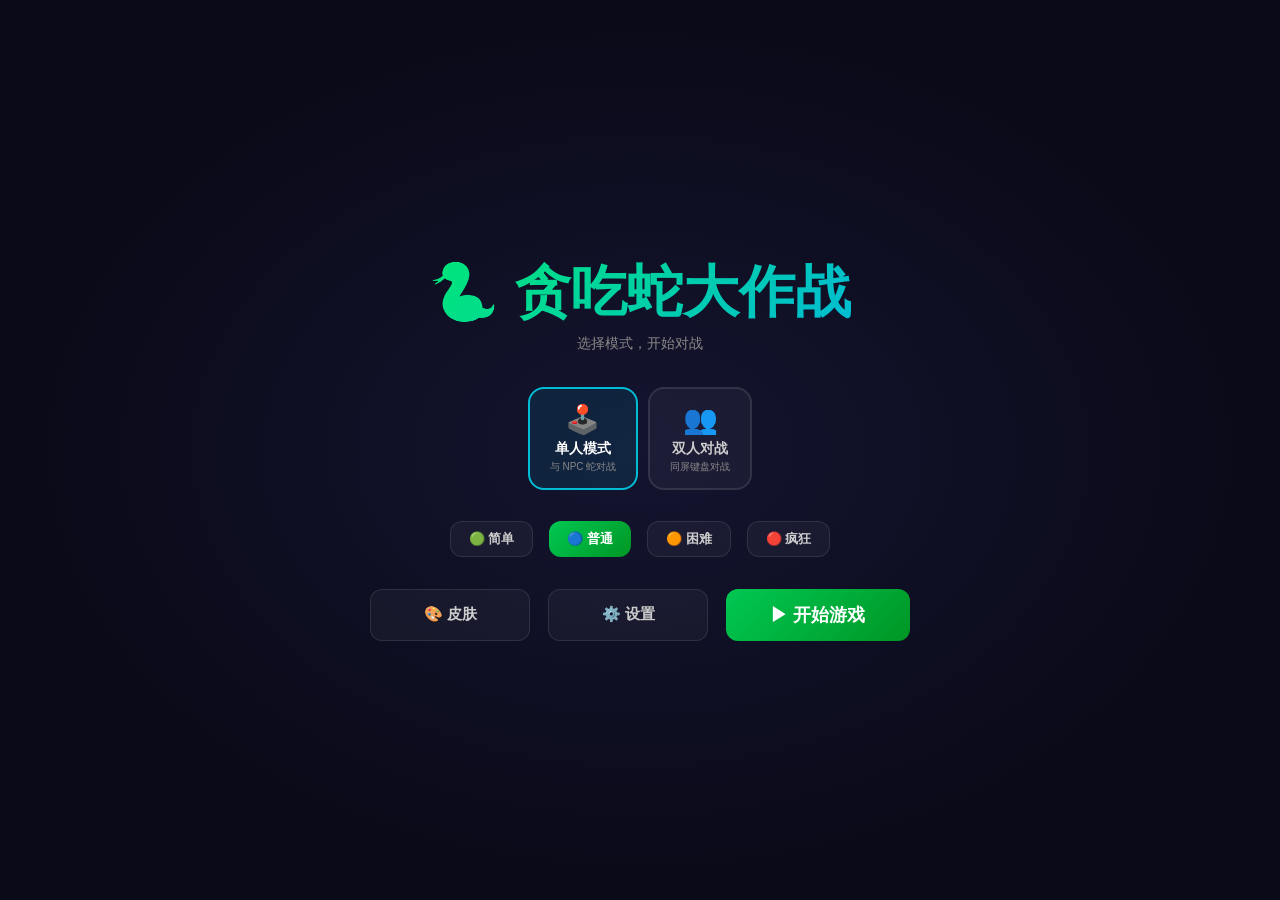
==== index.html @ fe54df27 "更新文件名称" ====
<!DOCTYPE html>
<html lang="zh-CN">
<head>
<meta charset="UTF-8">
<meta name="viewport" content="width=device-width, initial-scale=1.0, maximum-scale=1.0, user-scalable=no, viewport-fit=cover">
<title>🐍 贪吃蛇大作战</title>
<style>
*,*::before,*::after{margin:0;padding:0;box-sizing:border-box}
:root{--bg:#0a0a18;--surface:rgba(255,255,255,0.04);--border:rgba(255,255,255,0.1);--text:#ccc;--text-dim:#888;--accent:#00E676;--danger:#ff5252}
body{background:var(--bg);font-family:'PingFang SC','Microsoft YaHei',sans-serif;overflow:hidden;user-select:none;-webkit-user-select:none;touch-action:none;-webkit-tap-highlight-color:transparent;color:var(--text)}
canvas#game{display:block;position:fixed;top:0;left:0;z-index:1}
canvas#minimap{position:fixed;bottom:12px;right:12px;border:2px solid var(--border);border-radius:10px;z-index:40;pointer-events:none;opacity:0.75}
/* Panels */
.panel{position:fixed;top:0;left:0;width:100%;height:100%;display:flex;flex-direction:column;align-items:center;justify-content:center;z-index:50;pointer-events:auto;transition:opacity .35s ease,visibility .35s ease}
.panel.hidden{opacity:0;visibility:hidden;pointer-events:none}
#home.fading{opacity:0;pointer-events:none}
.hidden{display:none!important}
#home{background:radial-gradient(ellipse at center,#141430 0%,#0a0a18 70%)}
#home h1{font-size:clamp(36px,6vw,56px);font-weight:900;margin-bottom:4px;background:linear-gradient(135deg,#00E676,#00BCD4);-webkit-background-clip:text;-webkit-text-fill-color:transparent;background-clip:text}
#home .sub{color:var(--text-dim);font-size:14px;margin-bottom:24px}
.btn{background:var(--surface);border:1px solid var(--border);color:var(--text);padding:12px 30px;border-radius:12px;font-size:15px;font-weight:600;cursor:pointer;margin:5px;transition:all .2s;font-family:inherit;min-width:160px;outline:none}
.btn:hover{background:rgba(255,255,255,0.12);color:#fff;transform:translateY(-1px)}
.btn.primary{background:linear-gradient(135deg,#00c853,#009624);border:none;color:#fff;font-size:18px;padding:14px 44px}
.btn.primary:hover{box-shadow:0 0 28px rgba(0,200,83,0.45)}
.btn.small{padding:8px 18px;font-size:13px;min-width:auto}
.btn-row{display:flex;gap:8px;flex-wrap:wrap;justify-content:center;margin-top:8px}
/* Mode select */
.mode-cards{display:flex;gap:10px;margin:10px 0 18px}
.mode-card{border:2px solid var(--border);border-radius:16px;padding:14px 20px;cursor:pointer;text-align:center;transition:all .2s;background:var(--surface);color:var(--text)}
.mode-card:hover{border-color:rgba(255,255,255,0.25)}
.mode-card.selected{border-color:#00BCD4;background:rgba(0,188,212,0.1);color:#fff}
.mode-card .icon{font-size:28px;margin-bottom:4px}
.mode-card .title{font-size:14px;font-weight:700}
.mode-card .desc{font-size:10px;color:var(--text-dim);margin-top:2px}
/* Skin panel */
#skin-panel{background:rgba(0,0,0,0.88);backdrop-filter:blur(14px);-webkit-backdrop-filter:blur(14px)}
#skin-panel h2{color:#fff;font-size:26px;margin-bottom:8px}
.skin-grid{display:flex;gap:12px;flex-wrap:wrap;justify-content:center;max-width:600px;margin-bottom:16px}
.skin-card{width:90px;height:114px;border-radius:14px;border:3px solid transparent;cursor:pointer;display:flex;flex-direction:column;align-items:center;justify-content:center;transition:all .2s;background:rgba(255,255,255,0.03)}
.skin-card:hover{background:rgba(255,255,255,0.08);transform:translateY(-2px)}
.skin-card.selected{border-color:var(--accent);box-shadow:0 0 18px rgba(0,230,118,0.25)}
.skin-preview{width:64px;height:72px;border-radius:10px;margin-bottom:5px;transition:all .3s}
.skin-name{font-size:11px;color:#aaa;font-weight:500}
/* Style-specific skin card accents */
.skin-neon.selected{border-color:#00ffff;box-shadow:0 0 22px rgba(0,255,255,0.35)}
.skin-pixel .preview-name{font-family:'Courier New',monospace}
.skin-metallic.selected{border-color:#c0c0c0;box-shadow:0 0 18px rgba(192,192,192,0.3)}
.skin-dragon.selected{border-color:#ffd700;box-shadow:0 0 22px rgba(255,215,0,0.35)}
.skin-galaxy.selected{border-color:#c77dff;box-shadow:0 0 18px rgba(199,125,255,0.3)}
.skin-cartoon.selected{border-color:#ff69b4;box-shadow:0 0 18px rgba(255,105,180,0.3)}
.skin-lava.selected{border-color:#ff4500;box-shadow:0 0 22px rgba(255,69,0,0.35)}
.skin-ice.selected{border-color:#87ceeb;box-shadow:0 0 18px rgba(135,206,235,0.35)}
/* Game over */
#game-over-panel{background:rgba(0,0,0,0.85);backdrop-filter:blur(10px);-webkit-backdrop-filter:blur(10px)}
#game-over-panel h2{font-size:32px;color:var(--danger);margin-bottom:4px}
#game-over-panel .winner{color:#ffd740;font-size:22px;font-weight:700;margin:6px 0}
#game-over-panel .result{color:var(--text);font-size:15px;margin:2px 0}
#game-over-panel .stats{color:var(--text-dim);font-size:12px;margin:2px 0}
.leaderboard{background:rgba(255,255,255,0.03);border-radius:12px;padding:12px 20px;margin:10px 0;max-height:160px;overflow-y:auto;width:280px}
.leaderboard h3{color:var(--accent);font-size:13px;margin-bottom:6px;text-align:center}
.leaderboard .row{display:flex;justify-content:space-between;font-size:12px;padding:2px 0;color:var(--text-dim)}
.leaderboard .row.me{color:#ffd740}
/* HUD */
#hud{position:fixed;top:12px;left:50%;transform:translateX(-50%);display:flex;gap:10px;z-index:40;pointer-events:none}
.hud-box{background:rgba(10,10,30,0.8);border:1px solid var(--border);border-radius:10px;padding:5px 14px;text-align:center;backdrop-filter:blur(6px);-webkit-backdrop-filter:blur(6px)}
.hud-label{font-size:9px;color:var(--text-dim);letter-spacing:0.5px;text-transform:uppercase}
.hud-val{font-size:22px;font-weight:800;line-height:1.2}
#hud-fuel{position:fixed;bottom:30px;left:50%;transform:translateX(-50%);z-index:40;pointer-events:none;display:flex;align-items:center;gap:6px}
#hud-fuel .bar-bg{width:140px;height:6px;background:rgba(255,255,255,0.1);border-radius:3px;overflow:hidden}
#hud-fuel .bar-fill{height:100%;background:linear-gradient(90deg,#ff9100,#ffc400);border-radius:3px;transition:width .2s}
#hud-fuel .bar-label{font-size:10px;color:var(--text-dim)}
#hud-powerup{position:fixed;top:80px;left:50%;transform:translateX(-50%);z-index:40;pointer-events:none;font-size:28px;animation:pulse-icon .6s ease-in-out infinite}
@keyframes pulse-icon{0%,100%{transform:translateX(-50%) scale(1)}50%{transform:translateX(-50%) scale(1.2)}}
/* Kill feed */
#kill-feed{position:fixed;top:90px;right:12px;z-index:45;pointer-events:none;display:flex;flex-direction:column;gap:4px}
.kill-msg{background:rgba(0,0,0,0.7);color:#fff;padding:4px 10px;border-radius:6px;font-size:11px;animation:kill-in .25s ease-out, kill-out .4s ease-in 4.5s forwards}
@keyframes kill-in{from{transform:translateX(60px);opacity:0}to{transform:translateX(0);opacity:1}}
@keyframes kill-out{to{transform:translateX(60px);opacity:0}}
/* Buttons during gameplay */
#btn-pause{position:fixed;top:14px;right:14px;z-index:45;background:rgba(10,10,30,0.8);border:1px solid var(--border);color:var(--text);padding:7px 14px;border-radius:9px;font-size:12px;font-weight:600;cursor:pointer;font-family:inherit}
#btn-pause:hover{color:#fff;background:rgba(20,20,50,0.9)}
#btn-pause .key{background:rgba(255,255,255,0.08);padding:1px 6px;border-radius:4px;font-size:10px;margin-left:3px}
/* Virtual joystick */
#vjoy-zone{position:fixed;bottom:0;left:0;width:50%;height:50%;z-index:30;pointer-events:auto;display:none}
#vjoy-knob{position:fixed;width:70px;height:70px;border-radius:50%;background:rgba(255,255,255,0.12);border:3px solid rgba(255,255,255,0.2);transform:translate(-50%,-50%);pointer-events:none;display:none;z-index:31}
#vjoy-base{position:fixed;width:100px;height:100px;border-radius:50%;background:rgba(255,255,255,0.04);border:2px solid rgba(255,255,255,0.08);transform:translate(-50%,-50%);pointer-events:none;display:none;z-index:31}
#boost-btn{position:fixed;bottom:40px;right:30px;width:80px;height:80px;border-radius:50%;background:rgba(255,145,0,0.2);border:3px solid rgba(255,145,0,0.4);color:#ff9100;font-size:14px;font-weight:800;display:none;align-items:center;justify-content:center;z-index:32;pointer-events:auto;letter-spacing:1px}
/* Combo popup */
.combo-pop{position:fixed;z-index:42;pointer-events:none;font-weight:900;animation:combo-up .8s ease-out forwards}
@keyframes combo-up{0%{transform:translateY(0) scale(0.5);opacity:1}100%{transform:translateY(-60px) scale(1.3);opacity:0}}

/* Step 1.4: Score Popup */
.score-popup{position:fixed;z-index:42;pointer-events:none;font-weight:900;font-size:16px;text-shadow:0 1px 3px rgba(0,0,0,0.6),0 0 8px currentColor;animation:score-float .8s ease-out forwards;white-space:nowrap}
@keyframes score-float{0%{transform:translateY(0) scale(0.6);opacity:1}50%{opacity:1}100%{transform:translateY(-65px) scale(1.15);opacity:0}}
/* Step 1.4: Combo Level-Up Border Flash */
.border-flash{position:fixed;top:0;left:0;width:100%;height:100%;pointer-events:none;z-index:35;border:4px solid transparent;animation:border-flash-anim .5s ease-out forwards}
@keyframes border-flash-anim{0%{border-color:#00E676;box-shadow:inset 0 0 30px rgba(0,230,118,0.4)}30%{border-color:#ffd93d;box-shadow:inset 0 0 40px rgba(255,217,61,0.4)}60%{border-color:#ff9100;box-shadow:inset 0 0 30px rgba(255,145,0,0.3)}100%{border-color:transparent;box-shadow:none}}

/* Step 1.5: Danger Vignette */
.danger-vignette{position:fixed;top:0;left:0;width:100%;height:100%;pointer-events:none;z-index:30;box-shadow:inset 0 0 120px 60px rgba(255,40,40,0.45);transition:opacity .15s ease-out}
/* Step 1.5: Shield Break Flash */
.shield-break-flash{position:fixed;top:0;left:0;width:100%;height:100%;pointer-events:none;z-index:38;background:radial-gradient(circle,rgba(64,196,255,0.6) 0%,rgba(255,255,255,0.3) 40%,transparent 70%);animation:shield-break .25s ease-out forwards}
@keyframes shield-break{0%{opacity:1}100%{opacity:0}}

/* Step 1.7: In-Game Hint Toast */
.hint-toast{position:fixed;bottom:80px;left:50%;transform:translateX(-50%);z-index:45;pointer-events:none;background:rgba(10,10,30,0.88);border:1px solid rgba(255,255,255,0.15);border-radius:12px;padding:10px 22px;color:#fff;font-size:13px;font-weight:600;text-align:center;white-space:nowrap;backdrop-filter:blur(8px);-webkit-backdrop-filter:blur(8px);box-shadow:0 4px 20px rgba(0,0,0,0.5);animation:hint-in .3s ease-out,hint-out .4s ease-in 2.7s forwards}
@keyframes hint-in{from{opacity:0;transform:translateX(-50%) translateY(15px)}to{opacity:1;transform:translateX(-50%) translateY(0)}}
@keyframes hint-out{from{opacity:1}to{opacity:0}}
/* Settings */
#settings-panel{background:rgba(0,0,0,0.88);backdrop-filter:blur(14px);-webkit-backdrop-filter:blur(14px)}
#settings-panel h2{color:#fff;font-size:26px;margin-bottom:14px}
.setting-row{display:flex;align-items:center;justify-content:space-between;width:260px;padding:8px 0;color:var(--text);font-size:14px}
.toggle{width:48px;height:26px;background:rgba(255,255,255,0.15);border-radius:13px;cursor:pointer;position:relative;transition:background .2s}
.toggle.on{background:var(--accent)}
.toggle::after{content:'';position:absolute;top:3px;left:3px;width:20px;height:20px;background:#fff;border-radius:50%;transition:transform .2s}
.toggle.on::after{transform:translateX(22px)}

/* Step 1.8: Settings group titles */
.setting-group-title{color:var(--text-dim);font-size:11px;font-weight:700;letter-spacing:1px;text-transform:uppercase;margin:14px 0 6px;padding-bottom:4px;border-bottom:1px solid var(--border)}
@media(max-width:768px){
  #vjoy-zone,#vjoy-base,#vjoy-knob,#boost-btn{display:block}
  #boost-btn{display:flex}
  #hud{top:8px;gap:6px}
  .hud-box{padding:4px 10px}
  .hud-val{font-size:18px}
  .btn{padding:10px 24px;font-size:14px;min-width:140px}
}
@media(min-width:769px){
  #vjoy-zone,#vjoy-base,#vjoy-knob,#boost-btn{display:none!important}
}
</style>
</head>
<body>

<canvas id="game"></canvas>
<canvas id="minimap" width="140" height="105"></canvas>
<div id="error-overlay" style="display:none;position:fixed;top:0;left:0;width:100%;height:100%;z-index:100;background:rgba(0,0,0,0.85);flex-direction:column;align-items:center;justify-content:center;color:#ff5252;font-family:'PingFang SC','Microsoft YaHei',sans-serif">
  <div style="font-size:24px;font-weight:700;margin-bottom:12px">⚠ 游戏出错</div>
  <div id="error-msg" style="font-size:14px;color:#ccc;max-width:80%;text-align:center;word-break:break-all"></div>
  <button class="btn" style="margin-top:20px" onclick="location.reload()">🔄 刷新页面</button>
</div>

<!-- Home -->
<div id="home" class="panel">
  <h1>🐍 贪吃蛇大作战</h1>
  <div class="sub">选择模式，开始对战</div>
  <div class="mode-cards">
    <div class="mode-card selected" data-mode="single" onclick="selectMode('single')">
      <div class="icon">🕹️</div><div class="title">单人模式</div><div class="desc">与 NPC 蛇对战</div>
    </div>
    <div class="mode-card" data-mode="local" onclick="selectMode('local')">
      <div class="icon">👥</div><div class="title">双人对战</div><div class="desc">同屏键盘对战</div>
    </div>
  </div>

  <!-- Step 1.6: Difficulty Selection -->
  <div id="difficulty-row" style="display:flex;gap:6px;justify-content:center;margin:8px 0 14px;flex-wrap:wrap"></div>
  <div class="btn-row">
    <button class="btn" onclick="showPanel('skin-panel')">🎨 皮肤</button>
    <button class="btn" onclick="showPanel('settings-panel')">⚙️ 设置</button>
    <button class="btn primary" onclick="startGame()">▶ 开始游戏</button>
  </div>
</div>

<!-- Skin -->
<div id="skin-panel" class="panel hidden">
  <h2>🎨 选择皮肤</h2>
  <div class="skin-grid" id="skin-grid"></div>
  <button class="btn primary" onclick="hidePanel('skin-panel')">✓ 确认</button>
</div>

<!-- Settings -->
<div id="settings-panel" class="panel hidden">
  <h2>⚙️ 设置</h2>

  <!-- Audio -->
  <div class="setting-group-title">🔊 音频</div>
  <div class="setting-row"><span>音效</span><div class="toggle on" id="tgl-sfx" onclick="toggleSetting('sfx')"></div></div>
  <div class="setting-row"><span>粒子特效</span><div class="toggle on" id="tgl-particles" onclick="toggleSetting('particles')"></div></div>
  <div class="setting-row"><span>震动反馈</span><div class="toggle on" id="tgl-shake" onclick="toggleSetting('shake')"></div></div>

  <!-- Controls (Step 1.3 + 1.8) -->
  <div class="setting-group-title">🎮 控制</div>
  <div class="setting-row">
    <span>P1 控制模式</span>
    <select id="sel-controlMode" onchange="setControlMode(this.value)" style="background:var(--surface);border:1px solid var(--border);color:var(--text);padding:4px 8px;border-radius:6px;font-size:12px;cursor:pointer">
      <option value="mouse">🖱️ 鼠标</option>
      <option value="keyboard">⌨️ 键盘(方向键)</option>
    </select>
  </div>

  <!-- Display (Step 1.8) -->
  <div class="setting-group-title">🖥️ 显示</div>
  <div class="setting-row"><span>小地图</span><div class="toggle on" id="tgl-minimap" onclick="toggleSetting('minimap')"></div></div>
  <div class="setting-row"><span>击杀信息</span><div class="toggle on" id="tgl-killfeed" onclick="toggleSetting('killfeed')"></div></div>
  <div class="setting-row"><span>Combo 弹窗</span><div class="toggle on" id="tgl-combopop" onclick="toggleSetting('combopop')"></div></div>

  <!-- Danger Zone: Reset Data -->
  <button class="btn" onclick="confirmResetData()" style="margin-top:14px;color:#ff5252;border-color:#ff525244">🗑️ 清除所有数据</button>

  <button class="btn primary" onclick="hidePanel('settings-panel')" style="margin-top:10px">✓ 确认</button>
</div>

<!-- Game Over -->
<div id="game-over-panel" class="panel hidden">
  <h2 id="go-title">游戏结束</h2>
  <div class="winner" id="go-winner"></div>
  <div class="result" id="go-result"></div>
  <div class="stats" id="go-stats"></div>
  <div class="leaderboard" id="go-lb"></div>
  <div class="btn-row">
    <button class="btn primary" onclick="startGame()">🔄 再来一局</button>
    <button class="btn" onclick="backToHome()">🏠 主页</button>
  </div>
</div>

<!-- HUD -->
<div id="hud" class="hidden">
  <div class="hud-box"><div class="hud-label">得分</div><div class="hud-val" style="background:linear-gradient(135deg,#ff6b6b,#ffd93d);-webkit-background-clip:text;-webkit-text-fill-color:transparent;background-clip:text" id="hud-score">0</div></div>
  <div class="hud-box"><div class="hud-label">⏱ 时间</div><div class="hud-val" id="hud-time">3:00</div></div>
  <div class="hud-box"><div class="hud-label">🥇 排名</div><div class="hud-val" style="color:#ffd740" id="hud-rank">1/9</div></div>
  <div class="hud-box"><div class="hud-label">combo</div><div class="hud-val" style="color:#ff9100" id="hud-combo">-</div></div>
</div>
<div id="hud-fuel" class="hidden"><span class="bar-label">⚡</span><div class="bar-bg"><div class="bar-fill" id="fuel-fill" style="width:100%"></div></div></div>
<div id="hud-powerup" class="hidden"></div>

<button id="btn-pause" class="hidden" onclick="togglePause()">⏸ 暂停<span class="key">P</span></button>
<div id="kill-feed"></div>

<!-- Virtual Joystick (mobile) -->
<div id="vjoy-base"></div><div id="vjoy-knob"></div>
<div id="vjoy-zone" oncontextmenu="return false"></div>
<div id="boost-btn">BOOST</div>

<script>
// ======================================================================
//  🐍 贪吃蛇大作战 — Ultimate Slither.io-Style Snake Game
//  Single-file, zero-dependency, full-featured.
// ======================================================================

// ======================== 1. CONFIG ========================
let nextSnakeId = 1;
const CFG = {
  WORLD_W: 4000, WORLD_H: 3000,
  FOOD_COUNT: 150,          // increased from 90 — more food = more action
  NPC_COUNT: 10,           // increased from 6 — busier map
  GAME_DURATION: 180,
  BASE_RADIUS: 9, MAX_RADIUS: 24,
  PLAYER_SPEED: 175, BOOST_SPEED: 320, NPC_BASE_SPEED: 130,
  BOOST_FUEL: 3.0, BOOST_RECHARGE: 0.35,  // fuel seconds, recharge per second
  COMBO_WINDOW: 4.0, MAX_COMBO_MULT: 5,
  DECAY_START: 55, DECAY_INTERVAL: 4.0,  // start shrinking at N segments
  POWERUP_INTERVAL: [18, 30],  // spawn every 18-30s
  POWERUP_MAX: 3,
  SPATIAL_CELL: 200,  // spatial hash cell size
  PARTICLE_POOL: 350,
  CAMERA_LERP: 5.5, CAMERA_ZOOM_MIN: 0.55, CAMERA_ZOOM_MAX: 1.4,
  // Dynamic difficulty: NPC speed scales with player performance
  NPC_MIN_SPEED: 110, NPC_MAX_SPEED: 250,
  // Golden food
  GOLDEN_FOOD_CHANCE: 0.04, GOLDEN_FOOD_MAX: 3, GOLDEN_FOOD_PTS: 50, GOLDEN_BOOST_DURATION: 2.5,
  // AI tuning (smarter, more active)
  AI_WALL_DIST: 160, AI_SIGHT_RANGE: 650, AI_TURN_BASE: 5.0, AI_RECALC_INTERVAL: 0.15,  // faster reaction
  // Body following (tighter values = smoother, more connected body)
  BODY_LERP_NEAR: 0.97, BODY_LERP_FAR: 0.90,  // increased from 0.95/0.82 for better continuity
  // Collision
  COLLISION_GRACE_RATIO: 0.18,
  // Movement
  PLAYER_TURN_RATE: 38,  // increased from 22 for snappier, more responsive turning

  // ---- Step 1.6: Difficulty Presets ----
  DIFFICULTY_PRESETS: {
    easy: { name: '简单', label: '🟢 简单', npcCount: 6, npcSpeedRange: [90, 150], initialLength: 22, hunterRatio: 0.2, foodRateMult: 1.3 },
    normal: { name: '普通', label: '🔵 普通', npcCount: 10, npcSpeedRange: [120, 260], initialLength: 16, hunterRatio: 0.35, foodRateMult: 1.1 },
    hard: { name: '困难', label: '🟠 困难', npcCount: 13, npcSpeedRange: [170, 290], initialLength: 12, hunterRatio: 0.55, foodRateMult: 0.95 },
    insane: { name: '疯狂', label: '🔴 疯狂', npcCount: 16, npcSpeedRange: [210, 330], initialLength: 9, hunterRatio: 1.0, foodRateMult: 0.85, decayStart: 40 },
  },
};

// ======================== 2. AUDIO ========================
let audioCtx = null;
function initAudio() { if (!audioCtx) audioCtx = new (window.AudioContext || window.webkitAudioContext)(); }
function playBeep(freq, dur, type = 'sine', vol = 0.04, glide = 0) {
  if (!audioCtx || !settings.sfx) return;
  try {
    const t = audioCtx.currentTime;
    const o = audioCtx.createOscillator(), g = audioCtx.createGain();
    o.type = type; o.frequency.setValueAtTime(freq, t);
    if (glide) o.frequency.linearRampToValueAtTime(freq + glide, t + dur);
    g.gain.setValueAtTime(Math.min(vol, 0.08), t);
    g.gain.exponentialRampToValueAtTime(0.001, t + dur);
    o.connect(g); g.connect(audioCtx.destination);
    o.start(t); o.stop(t + dur);
  } catch (_) {}
}
const SFX = {
  eat(food) { playBeep(500 + food.pts * 5, 0.05, 'square', 0.03); playBeep(750 + food.pts * 3, 0.03, 'sine', 0.02); },
  kill() { playBeep(200, 0.25, 'sawtooth', 0.05, -140); playBeep(100, 0.35, 'sine', 0.03); },
  powerup() { playBeep(400, 0.06, 'sine', 0.04); playBeep(600, 0.05, 'sine', 0.03); playBeep(900, 0.04, 'triangle', 0.02); },
  boost() { playBeep(60, 0.1, 'sawtooth', 0.02, 30); },
  death() { playBeep(180, 0.3, 'sawtooth', 0.06, -120); playBeep(90, 0.4, 'sine', 0.04); },
  combo(n) { playBeep(600 + n * 80, 0.04, 'square', 0.03); },
};

// ======================== 3. STORAGE ========================
const STORAGE_KEY = 'snake_ultimate';
function loadSetting(k, def) { try { const v = JSON.parse(localStorage.getItem(STORAGE_KEY)); return v && v[k] !== undefined ? v[k] : def; } catch (_) { return def; } }
function saveSetting(k, v) { try { const d = JSON.parse(localStorage.getItem(STORAGE_KEY)) || {}; d[k] = v; localStorage.setItem(STORAGE_KEY, JSON.stringify(d)); } catch (_) {} }
function loadLB() { try { return JSON.parse(localStorage.getItem(STORAGE_KEY + '_lb')) || []; } catch (_) { return []; } }
function saveLB(entry) { const lb = loadLB(); lb.push(entry); lb.sort((a, b) => b.score - a.score); localStorage.setItem(STORAGE_KEY + '_lb', JSON.stringify(lb.slice(0, 20))); }

let settings = {
  sfx: loadSetting('sfx', true),
  particles: loadSetting('particles', true),
  shake: loadSetting('shake', true),
  controlMode: loadSetting('controlMode', 'mouse'),  // Step 1.3: 'mouse' or 'keyboard'
  difficulty: loadSetting('difficulty', 'normal'),       // Step 1.6: 'easy' | 'normal' | 'hard' | 'insane'
};
function toggleSetting(k) {
  settings[k] = !settings[k]; saveSetting(k, settings[k]);
  const el = document.getElementById('tgl-' + k);
  if (el) el.classList.toggle('on', settings[k]);

  // Step 1.8: Apply display toggles immediately
  if (k === 'minimap') {
    const mm = document.getElementById('minimap');
    if (mm) mm.style.display = settings.minimap ? '' : 'none';
  }
  if (k === 'killfeed') {
    const kf = document.getElementById('kill-feed');
    if (kf) kf.style.display = settings.killfeed ? '' : 'none';
  }
}

// ---- Step 1.8: Control Mode Setting ----
function setControlMode(mode) {
  settings.controlMode = mode;
  saveSetting('controlMode', mode);
}

// ---- Step 1.8: Reset Data Confirmation ----
function confirmResetData() {
  if (confirm('确定要清除所有数据吗？\n（包括排行榜、设置、成就等）')) {
    localStorage.removeItem(STORAGE_KEY);
    localStorage.removeItem(STORAGE_KEY + '_lb');
    location.reload();
  }
}

// ======================== 4. SKINS ========================
const SKINS = [
  { id: 'green', name: '翠绿', style: 'classic', body: '#00E676', head: '#00c853', dark: '#1B5E20', glow: '#69f0ae' },
  { id: 'blue', name: '海洋', style: 'classic', body: '#448aff', head: '#2979ff', dark: '#0d47a1', glow: '#82b1ff' },
  { id: 'pink', name: '粉红', style: 'classic', body: '#ff80ab', head: '#f06292', dark: '#880e4f', glow: '#ff80ab' },
  { id: 'gold', name: '金色', style: 'classic', body: '#ffd740', head: '#ffc400', dark: '#e6a000', glow: '#ffe57f' },
  { id: 'purple', name: '紫韵', style: 'classic', body: '#b388ff', head: '#7c4dff', dark: '#4a148c', glow: '#b388ff' },
  { id: 'red', name: '赤焰', style: 'classic', body: '#ff5252', head: '#ff1744', dark: '#b71c1c', glow: '#ff8a80' },
  { id: 'cyan', name: '冰霜', style: 'classic', body: '#18ffff', head: '#00e5ff', dark: '#006064', glow: '#84ffff' },
  { id: 'orange', name: '甜橙', style: 'classic', body: '#ff9100', head: '#ff6d00', dark: '#bf360c', glow: '#ffab40' },

  // === New visual-style skins ===
  { id: 'neon', name: '霓虹', style: 'neon', body: '#00ffff', head: '#e0ffff', dark: '#006666', glow: '#00ffff',
    effect: { glowIntensity: 20, particleTrail: true, shimmer: true } },
  { id: 'pixel', name: '像素', style: 'pixel', body: '#00E676', head: '#00c853', dark: '#1B5E20', glow: '#69f0ae' },
  { id: 'metallic', name: '铬银', style: 'metallic', body: '#c0c0c0', head: '#e8e8e8', dark: '#505050', glow: '#ffffff' },
  { id: 'dragon', name: '金龙', style: 'dragon', body: '#ffd700', head: '#ffe566', dark: '#b8860b', glow: '#fff8dc',
    accessory: 'horns', eyeStyle: 'slit', pattern: { type: 'scales' } },
  { id: 'galaxy', name: '星河', style: 'galaxy', body: '#4a0080', head: '#7b2cbf', dark: '#1a0033', glow: '#c77dff',
    effect: { shimmer: true } },
  { id: 'candy', name: '糖果', style: 'cartoon', body: '#ff69b4', head: '#ffb6c1', dark: '#c71585', glow: '#ffc0cb',
    eyeStyle: 'cute' },
  { id: 'lava', name: '熔岩', style: 'lava', body: '#ff4500', head: '#ff8c00', dark: '#8b0000', glow: '#ffcc00',
    effect: { glowIntensity: 15, shimmer: true } },
  { id: 'ice', name: '冰晶', style: 'ice', body: '#87ceeb', head: '#e0ffff', dark: '#4682b4', glow: '#ffffff',
    effect: { glowIntensity: 10 } },
];
let playerSkin = SKINS.find(s => s.id === loadSetting('skin', 'green')) || SKINS[0];

// --- Canvas-based skin preview: renders actual in-game appearance ---
const PREVIEW_W = 64, PREVIEW_H = 72;

function renderSkinPreview(canvas, skin) {
  const cx = canvas.getContext('2d');
  const W = PREVIEW_W, H = PREVIEW_H;
  canvas.width = W; canvas.height = H;

  // Dark background so glows are visible
  cx.fillStyle = '#12121e';
  cx.fillRect(0, 0, W, H);

  const style = skin.style || 'classic';
  const effect = skin.effect || {};
  const time = Date.now() * 0.003;

  // Mini snake layout: 3 body segments + head, angled from lower-left to upper-right
  const segs = [
    { x: W * 0.28, y: H * 0.70 }, // tail
    { x: W * 0.38, y: H * 0.52 }, // mid-body
    { x: W * 0.52, y: H * 0.36 }, // neck
    { x: W * 0.68, y: H * 0.24 }, // head
  ];
  const beadR = 9; // preview segment radius
  const headW = 14, headH = 11;
  const headAngle = -Math.PI / 6; // facing upper-right

  // ===== BODY SEGMENTS (segments 0-2) =====
  for (let i = 2; i >= 0; i--) {
    const sx = segs[i].x, sy = segs[i].y;
    const t = i / 3; // 0=head-adjacent, 1=tail
    const drawR = beadR * 1.6;

    switch (style) {
      case 'neon': {
        cx.save();
        cx.globalCompositeOperation = 'lighter';
        const pulse = Math.sin(time + i * 0.5) * 0.5 + 0.5;
        cx.shadowColor = skin.glow || skin.body;
        cx.shadowBlur = 10 * (0.6 + pulse * 0.4);
        const cr = lerpColor(skin.head, skin.dark, t);
        cx.globalAlpha = 0.75 + pulse * 0.25;
        cx.fillStyle = cr;
        cx.beginPath(); cx.arc(sx, sy, drawR, 0, Math.PI * 2); cx.fill();
        // bright core
        cx.shadowBlur = 0;
        cx.beginPath(); cx.arc(sx - drawR*0.15, sy - drawR*0.15, drawR*0.28, 0, Math.PI*2);
        cx.fillStyle = `rgba(255,255,255,${0.25+pulse*0.15})`; cx.fill();
        cx.restore();
        break;
      }
      case 'pixel': {
        const cr = lerpColor(skin.head, skin.dark, t);
        cx.fillStyle = cr;
        const sz = drawR * 1.7, r2 = 2;
        cx.beginPath();
        cx.moveTo(sz/2-r2+sx-sz/2, sy-sz/2); cx.lineTo(sx+sz/2-r2, sy-sz/2);
        cx.quadraticCurveTo(sx+sz/2, sy-sz/2, sx+sz/2, sy-sz/2+r2);
        cx.lineTo(sx+sz/2, sy+sz/2-r2); cx.quadraticCurveTo(sx+sz/2, sy+sz/2, sx+sz/2-r2, sy+sz/2);
        cx.lineTo(sx-sz/2+r2, sy+sz/2); cx.quadraticCurveTo(sx-sz/2, sy+sz/2, sx-sz/2, sy+sz/2-r2);
        cx.lineTo(sx-sz/2, sy-sz/2+r2); cx.quadraticCurveTo(sx-sz/2, sy-sz/2, sx-sz/2+r2, sy-sz/2);
        cx.closePath(); cx.fill();
        // blocky highlight
        cx.fillStyle = `rgba(255,255,255,${0.15+(1-t)*0.06})`;
        cx.fillRect(sx-sz*0.22, sy-sz*0.26, 4, 4);
        break;
      }
      case 'metallic': {
        const cr = lerpColor(skin.head, skin.dark, t);
        const sz = drawR * 1.7;
        cx.beginPath();
        const cR = sz*0.18; cx.moveTo(sz/2-cR+sx-sz/2,sy-sz/2);cx.lineTo(sx+sz/2-cR,sy-sz/2);
        cx.quadraticCurveTo(sx+sz/2,sy-sz/2,sx+sz/2,sy-sz/2+cR);cx.lineTo(sx+sz/2,sy+sz/2-cR);
        cx.quadraticCurveTo(sx+sz/2,sy+sz/2,sx+sz/2-cR,sy+sz/2);cx.lineTo(sx-sz/2+cR,sy+sz/2);
        cx.quadraticCurveTo(sx-sz/2,sy+sz/2,sx-sz/2,sy+sz/2-cR);cx.lineTo(sx-sz/2,sy-sz/2+cR);
        cx.quadraticCurveTo(sx-sz/2,sy-sz/2,sx-sz/2+cR,sy-sz/2);cx.closePath();
        const lg = cx.createLinearGradient(sx-sz/2, sy-sz/2, sx+sz/2, sy+sz/2);
        lg.addColorStop(0, darkenStr(cr,0.4)); lg.addColorStop(0.3, lightenStr(cr,0.3));
        lg.addColorStop(0.5, cr); lg.addColorStop(0.75, darkenStr(cr,0.3)); lg.addColorStop(1, darkenStr(cr,0.5));
        cx.fillStyle = lg; cx.fill();
        // chrome stripe
        cx.save(); cx.clip();
        cx.fillStyle = 'rgba(255,255,255,0.16)';
        cx.beginPath(); cx.moveTo(sx-sz*0.3,sy-sz*0.5);cx.lineTo(sx+sz*0.1,sy-sz*0.5);
        cx.lineTo(sx-sz*0.3,sy+sz*0.2);cx.lineTo(sx-sz*0.5,sy+sz*0.05);cx.closePath();cx.fill();
        cx.restore();
        break;
      }
      case 'dragon': {
        const cr = lerpColor(skin.head, skin.dark, t);
        cx.fillStyle = cr;
        cx.beginPath(); cx.arc(sx, sy, drawR, 0, Math.PI*2); cx.fill();
        // scale pattern
        if (drawR > 6) {
          cx.save(); cx.beginPath(); cx.arc(sx, sy, drawR-0.5, 0, Math.PI*2); cx.clip();
          for (let row=0;row<2;row++) for(let col=0;col<2;col++){
            const ox=(row%2)*drawR*0.3, px=sx-drawR*0.5+col*drawR*0.55+ox+drawR*0.27, py=sy-drawR*0.5+row*drawR*0.55+drawR*0.27;
            cx.fillStyle=(row+col)%2?`rgba(255,230,150,0.25)`:`rgba(100,60,0,0.2)`;
            cx.beginPath();cx.arc(px,py,drawR*0.32,0,Math.PI*2);cx.fill();
          } cx.restore();
        }
        cx.beginPath();cx.arc(sx-drawR*0.2,sy-drawR*0.2,drawR*0.26,0,Math.PI*2);
        cx.fillStyle=`rgba(255,255,255,${0.1+(1-t)*0.05})`;cx.fill();
        break;
      }
      case 'galaxy': {
        const hue = ((i / 3) * 50) % 360;
        cx.fillStyle = `hsl(${260+hue},65%,${35+(1-t)*18}%)`;
        cx.beginPath(); cx.arc(sx, sy, drawR, 0, Math.PI*2); cx.fill();
        // stars
        const seed = (i * 7919 + 997) % 1000;
        for (let si=0;si<2;si++) {
          const ox=((seed*(si+1)*137)%1000)/500-1, oy=((seed*(si+1)*269)%1000)/500-1;
          cx.globalAlpha = 0.5 + Math.sin(time*3+i+si)*0.3;
          cx.fillStyle='#fff';
          cx.beginPath();cx.arc(sx+ox*drawR*1.2,sy+oy*drawR*1.2,0.8+((seed*(si+3)*43)%100)/150,0,Math.PI*2);cx.fill();
        }
        cx.globalAlpha=1;
        break;
      }
      case 'cartoon': {
        const cr = lerpColor(skin.head, skin.dark, t);
        cx.fillStyle = cr;
        cx.beginPath(); cx.arc(sx, sy, drawR*1.04, 0, Math.PI*2); cx.fill();
        // sugar rim
        cx.strokeStyle=`rgba(255,255,255,${0.18+(1-t)*0.08})`; cx.lineWidth=1.2;
        cx.beginPath();cx.arc(sx,sy,drawR*1.01,0,Math.PI*2);cx.stroke();
        // glossy highlight
        cx.beginPath();cx.arc(sx-drawR*0.2,sy-drawR*0.25,drawR*0.34,0,Math.PI*2);
        cx.fillStyle=`rgba(255,255,255,${0.2+(1-t)*0.07})`;cx.fill();
        break;
      }
      case 'lava': {
        const temp = 1 - t;
        const pulse = Math.sin(time*2.5+i*0.4)*0.03;
        const pr = drawR*(1+pulse);
        const lg=cx.createRadialGradient(sx,sy,0,sx,sy,pr);
        if(temp>0.6){lg.addColorStop(0,'#ffffaa');lg.addColorStop(0.3,'#ffcc00');lg.addColorStop(0.7,'#ff6600');lg.addColorStop(1,'#cc2200');}
        else if(temp>0.3){lg.addColorStop(0,'#ffcc00');lg.addColorStop(0.4,'#ff8800');lg.addColorStop(0.8,'#cc3300');lg.addColorStop(1,'#661100');}
        else{lg.addColorStop(0,'#ff8800');lg.addColorStop(0.5,'#cc4400');lg.addColorStop(1,'#330800');}
        cx.fillStyle=lg;cx.beginPath();cx.arc(sx,sy,pr,0,Math.PI*2);cx.fill();
        break;
      }
      case 'ice': {
        const cr = lerpColor(skin.head, skin.dark, t);
        const size = drawR*1.05;
        cx.beginPath();
        for(let j=0;j<6;j++){const a=Math.PI/3*j-Math.PI/6;const px=sx+Math.cos(a)*size,py=sy+Math.sin(a)*size;if(j===0)cx.moveTo(px,py);else cx.lineTo(px,py);}
        cx.closePath();
        const ig=cx.createLinearGradient(sx-size,sy-size,sx+size,sy+size);
        ig.addColorStop(0,lightenStr(cr,0.25));ig.addColorStop(0.5,cr);ig.addColorStop(1,darkenStr(cr,0.2));
        cx.fillStyle=ig;cx.globalAlpha=0.78;cx.fill();cx.globalAlpha=1;
        // facet lines
        cx.strokeStyle='rgba(255,255,255,0.12)';cx.lineWidth=0.5;
        for(let f=0;f<3;f++){cx.beginPath();cx.moveTo(sx,sy);cx.lineTo(sx+Math.cos(Math.PI/3*f)*size*0.85,sy+Math.sin(Math.PI/3*f)*size*0.85);cx.stroke();}
        break;
      }
      default: { // classic
        const cr = lerpColor(skin.head, skin.dark, t);
        cx.fillStyle = cr;
        cx.globalAlpha = 0.85 - t * 0.2;
        cx.beginPath(); cx.arc(sx, sy, drawR, 0, Math.PI * 2); cx.fill();
        cx.globalAlpha = 1;
        cx.beginPath(); cx.arc(sx - drawR*0.22, sy - drawR*0.22, drawR*0.32, 0, Math.PI*2);
        cx.fillStyle = `rgba(255,255,255,${0.14+(1-t)*0.06})`; cx.fill();
      }
    }
  }

  // ===== HEAD (segment 3) =====
  const hx = segs[3].x, hy = segs[3].y;
  cx.save(); cx.translate(hx, hy); cx.rotate(headAngle);

  switch (style) {
    case 'neon': {
      cx.globalCompositeOperation='lighter';
      cx.shadowColor=skin.glow||skin.body; cx.shadowBlur=14;
      const hg=cx.createRadialGradient(-headW*0.05,-headH*0.15,headW*0.04,0,0,headW);
      hg.addColorStop(0,'#fff');hg.addColorStop(0.12,skin.head);hg.addColorStop(0.6,skin.body);hg.addColorStop(1,skin.dark);
      cx.beginPath();cx.ellipse(0,0,headW,headH,0,0,Math.PI*2);cx.fillStyle=hg;cx.fill();
      cx.shadowBlur=0;
      // scan lines
      for(let sc=0;sc<4;sc++){const sy2=-headH+(headH*2/4)*sc+headH/4;
        cx.fillStyle=`rgba(255,255,255,${0.06+Math.sin(time*3+sc)*0.04})`;
        cx.fillRect(-headW,sy2-0.5,headW*2,1);}
      // glowing eyes
      for(let side=-1;side<=1;side+=2){
        const ey=headW*0.42*side;
        cx.shadowColor='#fff';cx.shadowBlur=7;
        cx.beginPath();cx.arc(headW*0.08,ey,headW*0.3,0,Math.PI*2);cx.fillStyle='rgba(255,255,255,0.9)';cx.fill();
        cx.shadowBlur=0;cx.beginPath();cx.arc(headW*0.08,ey,headW*0.15,0,Math.PI*2);cx.fillStyle='#fff';cx.fill();
      }
      cx.globalCompositeOperation='source-over';
      break;
    }
    case 'pixel': {
      const cR=2;
      cx.beginPath();
      cx.moveTo(-headW+cR,-headH);cx.lineTo(headW-cR,-headH);cx.quadraticCurveTo(headW,-headH,headW,-headH+cR);
      cx.lineTo(headW,headH-cR);cx.quadraticCurveTo(headW,headH,headW-cR,headH);
      cx.lineTo(-headW+cR,headH);cx.quadraticCurveTo(-headW,headH,-headW,headH-cR);
      cx.lineTo(-headW,-headH+cR);cx.quadraticCurveTo(-headW,-headH,-headW+cR,-headH);cx.closePath();
      const hg=cx.createRadialGradient(-headW*0.1,-headH*0.2,headW*0.06,0,0,headW);
      hg.addColorStop(0,skin.head);hg.addColorStop(0.6,skin.body);hg.addColorStop(1,skin.dark);
      cx.fillStyle=hg;cx.fill();
      // square eyes
      const er=headW*0.26;
      for(let side=-1;side<=1;side+=2){const ey=headW*0.42*side;
        cx.fillStyle='#fff';cx.fillRect(headW*0.08-er,ey-er,er*2,er*1.6);
        cx.fillStyle='#111';cx.fillRect(headW*0.08-er*0.5,ey-er*0.5,er,er);
        cx.fillStyle='#fff';cx.fillRect(headW*0.08-er*0.4+1,ey-er*0.5+1,2,2);}
      break;
    }
    case 'metallic': {
      const cR=headW*0.12;
      cx.beginPath();
      cx.moveTo(-headW+cR,-headH);cx.lineTo(headW-cR,-headH);cx.quadraticCurveTo(headW,-headH,headW,-headH+cR);
      cx.lineTo(headW,headH-cR);cx.quadraticCurveTo(headW,headH,headW-cR,headH);
      cx.lineTo(-headW+cR,headH);cx.quadraticCurveTo(-headW,headH,-headW,headH-cR);
      cx.lineTo(-headW,-headH+cR);cx.quadraticCurveTo(-headW,-headH,-headW+cR,-headH);cx.closePath();
      const hg=cx.createLinearGradient(-headW,-headH,headW,headH);
      hg.addColorStop(0,skin.dark);hg.addColorStop(0.2,lightenStr(skin.body,0.15));
      hg.addColorStop(0.45,skin.head);hg.addColorStop(0.55,skin.body);hg.addColorStop(0.8,darkenStr(skin.body,0.12));hg.addColorStop(1,skin.dark);
      cx.fillStyle=hg;cx.fill();
      cx.save();cx.clip();
      cx.fillStyle='rgba(255,255,255,0.22)';
      cx.beginPath();cx.moveTo(-headW*0.5,-headH);cx.lineTo(-headW*0.1,-headH);cx.lineTo(-headW*0.5,-headH*0.2);cx.lineTo(-headW*0.7,-headH*0.4);cx.closePath();cx.fill();
      cx.restore();
      // LED eyes
      const er=headW*0.23;
      for(let side=-1;side<=1;side+=2){const ey=headW*0.42*side;
        cx.fillStyle='#222';cx.fillRect(headW*0.08-er,ey-er*0.55,er*2,er*1.1);
        cx.fillStyle='#ff3333';cx.fillRect(headW*0.08-er*0.45,ey-er*0.28,er*0.9,er*0.56);}
      break;
    }
    case 'dragon': {
      const hg=cx.createRadialGradient(-headW*0.1,-headH*0.2,headW*0.06,0,0,headW);
      hg.addColorStop(0,skin.head);hg.addColorStop(0.6,skin.body);hg.addColorStop(1,skin.dark);
      cx.beginPath();cx.ellipse(0,0,headW,headH,0,0,Math.PI*2);cx.fillStyle=hg;cx.fill();
      // horns
      cx.fillStyle=darkenStr(skin.body,0.12);
      cx.beginPath();cx.moveTo(-headW*0.35,-headH*0.55);cx.quadraticCurveTo(-headW*0.55,-headH*1.3,-headW*0.2,-headH*1.45);
      cx.quadraticCurveTo(-headW*0.4,-headH*1.1,-headW*0.15,-headH*0.5);cx.closePath();cx.fill();
      cx.beginPath();cx.moveTo(-headW*0.35,headH*0.55);cx.quadraticCurveTo(-headW*0.55,headH*1.3,-headW*0.2,headH*1.45);
      cx.quadraticCurveTo(-headW*0.4,headH*1.1,-headW*0.15,headH*0.5);cx.closePath();cx.fill();
      // slit eyes
      const er=headW*0.26;
      for(let side=-1;side<=1;side+=2){const ey=headW*0.42*side;
        cx.beginPath();cx.ellipse(headW*0.08,ey,er*1.05,er*0.82,side*0.15,0,Math.PI*2);cx.fillStyle='#fffaea';cx.fill();
        cx.fillStyle='#111';cx.beginPath();cx.ellipse(headW*0.13,ey,er*0.14,er*0.5,0,0,Math.PI*2);cx.fill();
        cx.fillStyle=skin.glow||'#ff6600';cx.beginPath();cx.ellipse(headW*0.14,ey,er*0.05,er*0.18,0,0,Math.PI*2);cx.fill();}
      break;
    }
    case 'galaxy': {
      const hg=cx.createRadialGradient(-headW*0.08,-headH*0.18,headW*0.04,0,0,headW);
      hg.addColorStop(0,'#fff');hg.addColorStop(0.1,skin.head);hg.addColorStop(0.4,skin.body);
      hg.addColorStop(0.7,'#2a0050');hg.addColorStop(1,skin.dark);
      cx.beginPath();cx.ellipse(0,0,headW,headH,0,0,Math.PI*2);cx.fillStyle=hg;cx.fill();
      // ring
      cx.strokeStyle='rgba(180,130,255,0.2)';cx.lineWidth=1;
      cx.beginPath();cx.ellipse(0,0,headW*1.25,headH*0.4,Math.PI*0.1,0,Math.PI*2);cx.stroke();
      // star specks on head
      for(let si=0;si<4;si++){
        const ax=((((42*(si+1)*137+50)%10000)/10000)-0.5)*headW*1.5;
        const ay=((((42*(si+1)*269+30)%10000)/10000)-0.5)*headH*1.5;
        cx.globalAlpha=0.5+Math.sin(time*4+si*1.5)*0.3;cx.fillStyle='#fff';
        cx.beginPath();cx.arc(ax,ay,0.8+((42*(si+5)*43)%100)/120,0,Math.PI*2);cx.fill();}
      cx.globalAlpha=1;
      // dreamy eyes
      const er=headW*0.28;
      for(let side=-1;side<=1;side+=2){const ey=headW*0.42*side;
        cx.beginPath();cx.arc(headW*0.08,ey,er,0,Math.PI*2);cx.fillStyle='#e8dff5';cx.fill();
        cx.beginPath();cx.arc(headW*0.16,ey,er*0.42,0,Math.PI*2);cx.fillStyle='#4a0080';cx.fill();
        cx.beginPath();cx.arc(headW*0.18,ey,er*0.11,0,Math.PI*2);cx.fillStyle='#c77dff';cx.fill();
        cx.beginPath();cx.arc(headW*0.1,ey-er*0.1,er*0.09,0,Math.PI*2);cx.fillStyle='#fff';cx.fill();}
      break;
    }
    case 'cartoon': {
      const pw=headW*1.05,ph=headH*1.04;
      const hg=cx.createRadialGradient(-pw*0.08,-ph*0.22,pw*0.05,0,0,pw);
      hg.addColorStop(0,'#fff');hg.addColorStop(0.1,skin.head);hg.addColorStop(0.5,skin.body);hg.addColorStop(1,skin.dark);
      cx.beginPath();cx.ellipse(0,0,pw,ph,0,0,Math.PI*2);cx.fillStyle=hg;cx.fill();
      cx.strokeStyle='rgba(255,255,255,0.22)';cx.lineWidth=1.5;
      cx.beginPath();cx.ellipse(0,0,pw-1,ph-1,0,0,Math.PI*2);cx.stroke();
      // big cute eyes
      const er=pw*0.35;
      for(let side=-1;side<=1;side+=2){const ey=pw*0.44*side;
        cx.beginPath();cx.arc(pw*0.06,ey,er,0,Math.PI*2);cx.fillStyle='#fff';cx.fill();
        cx.beginPath();cx.arc(pw*0.12,ey,er*0.7,0,Math.PI*2);cx.fillStyle=skin.body;cx.fill();
        cx.beginPath();cx.arc(pw*0.16,ey,er*0.38,0,Math.PI*2);cx.fillStyle='#222';cx.fill();
        cx.beginPath();cx.arc(pw*0.06,ey-er*0.14,er*0.18,0,Math.PI*2);cx.fillStyle='#fff';cx.fill();
        cx.beginPath();cx.arc(pw*0.22,ey+er*0.07,er*0.08,0,Math.PI*2);cx.fillStyle='#fff';cx.fill();}
      // blush
      const br=pw*0.18;
      for(let side=-1;side<=1;side+=2){const by=(pw*0.44+pw*0.04)*side;
        const bgr=cx.createRadialGradient(-pw*0.02,by,br*0.02,-pw*0.02,by,br);
        bgr.addColorStop(0,'rgba(255,120,150,0.45)');bgr.addColorStop(1,'rgba(255,120,150,0)');
        cx.beginPath();cx.arc(-pw*0.02,by,br,0,Math.PI*2);cx.fillStyle=bgr;cx.fill();}
      // smile
      cx.strokeStyle='rgba(80,40,50,0.3)';cx.lineWidth=1;cx.lineCap='round';
      cx.beginPath();cx.arc(pw*0.05,ph*0.14,pw*0.11,0.2*Math.PI,0.8*Math.PI);cx.stroke();
      break;
    }
    case 'lava': {
      const pulse=Math.sin(time*2.5)*0.04, pw=headW*(1+pulse), ph=headH*(1+pulse);
      const hg=cx.createRadialGradient(-pw*0.05,-ph*0.15,pw*0.02,0,0,pw);
      hg.addColorStop(0,'#ffffee');hg.addColorStop(0.13,'#ffee55');hg.addColorStop(0.4,skin.head||'#ff8c00');
      hg.addColorStop(0.7,skin.body||'#ff4500');hg.addColorStop(1,skin.dark||'#8b0000');
      cx.shadowColor='#ff4400';cx.shadowBlur=10;
      cx.beginPath();cx.ellipse(0,0,pw,ph,0,0,Math.PI*2);cx.fillStyle=hg;cx.fill();cx.shadowBlur=0;
      // fiery eyes
      const er=pw*0.26;
      for(let side=-1;side<=1;side+=2){const ey=pw*0.42*side;
        cx.shadowColor='#ff6600';cx.shadowBlur=6;
        cx.beginPath();cx.arc(pw*0.08,ey,er,0,Math.PI*2);cx.fillStyle='#ffdd44';cx.fill();cx.shadowBlur=0;
        cx.beginPath();cx.arc(pw*0.13,ey,er*0.36,0,Math.PI*2);cx.fillStyle='#331100';cx.fill();
        cx.beginPath();cx.arc(pw*0.16,ey-er*0.1,er*0.1,0,Math.PI*2);cx.fillStyle='#ffffaa';cx.fill();}
      break;
    }
    case 'ice': {
      // hexagonal head
      cx.beginPath();
      const pts=[];
      for(let j=0;j<12;j++){const a=Math.PI/6*j;const rx=j%2===0?headW:headW*0.82,ry=j%2===0?headH:headH*0.85;
        pts.push({x:Math.cos(a)*rx,y:Math.sin(a)*ry});}
      cx.moveTo(pts[0].x,pts[0].y);for(let j=1;j<pts.length;j++)cx.lineTo(pts[j].x,pts[j].y);cx.closePath();
      const hg=cx.createRadialGradient(-headW*0.08,-headH*0.2,headW*0.04,0,0,headW);
      hg.addColorStop(0,'#fff');hg.addColorStop(0.15,skin.head||'#e0ffff');hg.addColorStop(0.5,skin.body||'#87ceeb');hg.addColorStop(1,skin.dark||'#4682b4');
      cx.shadowColor=skin.glow||'#aaddff';cx.shadowBlur=8;
      cx.fillStyle=hg;cx.fill();cx.shadowBlur=0;
      // facet lines
      cx.strokeStyle='rgba(255,255,255,0.15)';cx.lineWidth=0.6;
      for(let f=0;f<4;f++){const ang=Math.PI/4*f+0.3;
        cx.beginPath();cx.moveTo(Math.cos(ang)*headW*0.1,Math.sin(ang)*headH*0.1);
        cx.lineTo(Math.cos(ang)*headW*0.82,Math.sin(ang)*headH*0.82);cx.stroke();}
      // diamond eyes
      const er=headW*0.26;
      for(let side=-1;side<=1;side+=2){const ey=headW*0.42*side;
        cx.save();cx.translate(headW*0.08,ey);cx.rotate(side*0.1);
        cx.beginPath();cx.moveTo(0,-er);cx.lineTo(er*0.68,0);cx.lineTo(0,er);cx.lineTo(-er*0.68,0);cx.closePath();
        cx.fillStyle='#d0f0ff';cx.fill();cx.strokeStyle='rgba(150,220,255,0.35)';cx.lineWidth=0.6;cx.stroke();
        cx.beginPath();cx.moveTo(0,-er*0.43);cx.lineTo(er*0.23,0);cx.lineTo(0,er*0.43);cx.lineTo(-er*0.23,0);cx.closePath();
        cx.fillStyle='#4488aa';cx.fill();
        cx.beginPath();cx.arc(-er*0.08,-er*0.14,er*0.1,0,Math.PI*2);cx.fillStyle='rgba(255,255,255,0.65)';cx.fill();
        cx.restore();}
      break;
    }
    default: { // classic
      const hg=cx.createRadialGradient(-headW*0.1,-headH*0.2,headW*0.06,0,0,headW);
      hg.addColorStop(0,skin.head);hg.addColorStop(0.6,skin.body);hg.addColorStop(1,skin.dark);
      cx.beginPath();cx.ellipse(0,0,headW,headH,0,0,Math.PI*2);cx.fillStyle=hg;cx.fill();
      cx.beginPath();cx.ellipse(-headW*0.12,-headH*0.2,headW*0.26,headH*0.16,0,0,Math.PI*2);
      cx.fillStyle='rgba(255,255,255,0.22)';cx.fill();
      // round eyes
      const er=headW*0.28;
      for(let side=-1;side<=1;side+=2){const ey=headW*0.42*side;
        cx.beginPath();cx.arc(headW*0.08,ey,er,0,Math.PI*2);cx.fillStyle='#fff';cx.fill();
        cx.beginPath();cx.arc(headW*0.16,ey,er*0.48,0,Math.PI*2);cx.fillStyle='#111';cx.fill();
        cx.beginPath();cx.arc(headW*0.08-er*0.08,ey-er*0.1,er*0.17,0,Math.PI*2);cx.fillStyle='#fff';cx.fill();}
      // blush
      const br=headW*0.13;
      for(let side=-1;side<=1;side+=2){const by=(headW*0.42+headW*0.06)*side;
        const bgr=cx.createRadialGradient(-headW*0.04,by,br*0.03,-headW*0.04,by,br);
        bgr.addColorStop(0,'rgba(255,135,150,0.35)');bgr.addColorStop(1,'rgba(255,135,150,0)');
        cx.beginPath();cx.arc(-headW*0.04,by,br,0,Math.PI*2);cx.fillStyle=bgr;cx.fill();}
    }
  }
  cx.restore();
}

// Helper: interpolate two hex colors and return rgb string
function lerpColor(hexA, hexB, t) {
  const rA=parseInt(hexA.slice(1,3),16), gA=parseInt(hexA.slice(3,5),16), bA=parseInt(hexA.slice(5,7),16);
  const rB=parseInt(hexB.slice(1,3),16), gB=parseInt(hexB.slice(3,5),16), bB=parseInt(hexB.slice(5,7),16);
  return `rgb(${Math.round(rA+(rB-rA)*t)},${Math.round(gA+(gB-gA)*t)},${Math.round(bA+(bB-bA)*t)})`;
}

// Helper: darken an rgb color string by factor (returns rgba string)
function darkenStr(rgbStr, amt) {
  var m = rgbStr.match(/\d+/g);
  var r = Math.round(parseInt(m[0]) * (1 - amt));
  var g = Math.round(parseInt(m[1]) * (1 - amt));
  var b = Math.round(parseInt(m[2]) * (1 - amt));
  return 'rgba(' + r + ',' + g + ',' + b + ',1)';
}

// Helper: lighten an rgb color string by factor (returns rgba string)
function lightenStr(rgbStr, amt) {
  var m = rgbStr.match(/\d+/g);
  var r = Math.min(255, parseInt(m[0]) + Math.round((255 - parseInt(m[0])) * amt));
  var g = Math.min(255, parseInt(m[1]) + Math.round((255 - parseInt(m[1])) * amt));
  var b = Math.min(255, parseInt(m[2]) + Math.round((255 - parseInt(m[2])) * amt));
  return 'rgba(' + r + ',' + g + ',' + b + ',1)';
}

function buildSkinGrid() {
  const g = document.getElementById('skin-grid'); g.innerHTML = '';
  SKINS.forEach(sk => {
    const d = document.createElement('div');
    const styleClass = sk.style || 'classic';
    d.className = 'skin-card skin-' + styleClass + (sk.id === playerSkin.id ? ' selected' : '');

    // Canvas preview showing actual in-game appearance
    const cv = document.createElement('canvas');
    cv.className = 'skin-preview';
    cv.width = PREVIEW_W; cv.height = PREVIEW_H;
    renderSkinPreview(cv, sk);

    const nm = document.createElement('div');
    nm.className = 'skin-name';
    nm.textContent = sk.name;

    d.appendChild(cv);
    d.appendChild(nm);
    d.onclick = () => { playerSkin = sk; saveSetting('skin', sk.id); buildSkinGrid(); };
    g.appendChild(d);
  });
}
buildSkinGrid();

// ======================== 4b. SKIN RENDERERS ========================
// Strategy pattern: each skin style has its own body + head renderer
const bodyRenderers = {};
const headRenderers = {};

// --- Classic renderer (extracted from original drawSnake inline logic) ---
bodyRenderers.classic = function(ctx, s, skin, r) {
  const W = canvas.width, H = canvas.height;
  const len = s.segs.length;
  const segStep = len > 200 ? 4 : len > 120 ? 3 : len > 60 ? 2 : 1;

  for (let i = len - 1; i >= 1; i -= segStep) {
    const seg = s.segs[i];
    const sx = worldX(seg.x), sy = worldY(seg.y);
    if (!isFinite(sx) || !isFinite(sy)) continue;
    if (sx < -r * 3 || sx > W + r * 3 || sy < -r * 3 || sy > H + r * 3) continue;

    const t = i / (len - 1);
    const sr = r * 0.68;
    const alpha = 0.85 - t * 0.20;

    // Color gradient: head bright, tail dark
    const cr = Math.round(
      parseInt(skin.head.slice(1, 3), 16) * (1 - t) +
      parseInt(skin.dark.slice(1, 3), 16) * t
    );
    const cg = Math.round(
      parseInt(skin.head.slice(3, 5), 16) * (1 - t) +
      parseInt(skin.dark.slice(3, 5), 16) * t
    );
    const cb = Math.round(
      parseInt(skin.head.slice(5, 7), 16) * (1 - t) +
      parseInt(skin.dark.slice(5, 7), 16) * t
    );

    ctx.globalAlpha = alpha;
    ctx.fillStyle = `rgb(${cr},${cg},${cb})`;

    const drawR = sr * 1.75;
    ctx.beginPath();
    ctx.arc(sx, sy, drawR, 0, Math.PI * 2);
    ctx.fill();

    // Subtle inner highlight on each bead for 3D "round bead" feel
    if (camZoom > 0.4) {
      ctx.beginPath();
      ctx.arc(sx - drawR * 0.22, sy - drawR * 0.22, drawR * 0.32, 0, Math.PI * 2);
      ctx.fillStyle = `rgba(255,255,255,${0.14 + (1-t)*0.06})`;
      ctx.fill();
    }
  }
};

headRenderers.classic = function(ctx, s, skin, r) {
  const W = canvas.width, H = canvas.height;
  const hx = worldX(s.segs[0].x), hy = worldY(s.segs[0].y);
  const head = s.segs[0];
  if (!head || !isFinite(hx) || !isFinite(hy) || hx < -r * 3 || hx > W + r * 3 || hy < -r * 3 || hy > H + r * 3) return;

  const headW = r * 1.35, headH = r * 1.1;
  const headAngle = s.segs.length > 1
    ? Math.atan2(s.segs[0].y - s.segs[1].y, s.segs[0].x - s.segs[1].x)
    : s.angle;

  ctx.save(); ctx.translate(hx, hy); ctx.rotate(headAngle);

  // Head gradient
  const hg = ctx.createRadialGradient(-headW * 0.1, -headH * 0.2, headW * 0.06, 0, 0, headW);
  hg.addColorStop(0, skin.head); hg.addColorStop(0.6, skin.body); hg.addColorStop(1, skin.dark);
  ctx.beginPath(); ctx.ellipse(0, 0, headW, headH, 0, 0, Math.PI * 2); ctx.fillStyle = hg; ctx.fill();

  // Highlight
  ctx.beginPath(); ctx.ellipse(-headW * 0.12, -headH * 0.2, headW * 0.26, headH * 0.16, 0, 0, Math.PI * 2);
  ctx.fillStyle = 'rgba(255,255,255,0.22)'; ctx.fill();

  // Eyes
  const ed = headW * 0.42, er = headW * 0.3, ef = headW * 0.08;
  for (let side = -1; side <= 1; side += 2) {
    const ex = ef, ey = ed * side;
    ctx.beginPath(); ctx.arc(ex, ey, er, 0, Math.PI * 2); ctx.fillStyle = '#fff'; ctx.fill();
    const po = er * 0.28;
    ctx.beginPath(); ctx.arc(ex + Math.cos(s.angle - headAngle) * po, ey + Math.sin(s.angle - headAngle) * po, er * 0.52, 0, Math.PI * 2);
    ctx.fillStyle = '#111'; ctx.fill();
    ctx.beginPath(); ctx.arc(ex + Math.cos(s.angle - headAngle) * po - er * 0.08, ey + Math.sin(s.angle - headAngle) * po - er * 0.10, er * 0.20, 0, Math.PI * 2);
    ctx.fillStyle = '#fff'; ctx.fill();
  }

  // Blush
  const br = headW * 0.14;
  for (let side = -1; side <= 1; side += 2) {
    const bx = -headW * 0.04, by = (ed + headW * 0.06) * side;
    const bgr = ctx.createRadialGradient(bx, by, br * 0.05, bx, by, br);
    bgr.addColorStop(0, 'rgba(255,135,150,0.4)'); bgr.addColorStop(1, 'rgba(255,135,150,0)');
    ctx.beginPath(); ctx.arc(bx, by, br, 0, Math.PI * 2); ctx.fillStyle = bgr; ctx.fill();
  }

  // Name tag (NPCs only)
  if (!s.isPlayer) {
    ctx.fillStyle = 'rgba(255,255,255,0.65)';
    ctx.font = `${Math.round(10 * camZoom)}px "PingFang SC","Microsoft YaHei",sans-serif`;
    ctx.textAlign = 'center';
    const personaLabel = s.personality ? { hunter: '🔪', scavenger: '🍽️', survivor: '🛡️' }[s.personality] || '' : '';
    ctx.fillText(personaLabel + skin.name, 0, -headH - 6 * camZoom);
  }

  // Boost fire effect
  if (s.boosting) {
    for (let i = 0; i < 3; i++) {
      const fx = -headW * (0.6 + Math.random() * 0.5);
      const fy = (Math.random() - 0.5) * headH;
      const fr = headW * 0.15 * Math.random();
      ctx.beginPath(); ctx.arc(fx, fy, fr, 0, Math.PI * 2);
      ctx.fillStyle = Math.random() < 0.5 ? '#ff9100' : '#ffc400';
      ctx.fill();
    }
  }

  ctx.restore();
};

// --- Neon renderer: glow pulse + additive blend + scan lines ---
bodyRenderers.neon = function(ctx, s, skin, r) {
  const W = canvas.width, H = canvas.height;
  const len = s.segs.length;
  const segStep = len > 200 ? 4 : len > 120 ? 3 : len > 60 ? 2 : 1;
  const effect = skin.effect || {};
  const glowInt = effect.glowIntensity || 18;
  const time = Date.now() * 0.003;

  ctx.save();
  // Additive blending for glow effect
  ctx.globalCompositeOperation = 'lighter';

  for (let i = len - 1; i >= 1; i -= segStep) {
    const seg = s.segs[i];
    const sx = worldX(seg.x), sy = worldY(seg.y);
    if (!isFinite(sx) || !isFinite(sy)) continue;
    if (sx < -r * 3 || sx > W + r * 3 || sy < -r * 3 || sy > H + r * 3) continue;

    const t = i / (len - 1);
    const sr = r * 0.68;
    const alpha = 0.85 - t * 0.20;

    // Pulsing glow intensity
    const pulse = Math.sin(time + i * 0.3) * 0.5 + 0.5;
    ctx.shadowColor = skin.glow || skin.body;
    ctx.shadowBlur = glowInt * (0.6 + pulse * 0.4);

    // Color gradient with boosted brightness for neon
    const cr = Math.round(
      parseInt(skin.head.slice(1, 3), 16) * (1 - t) +
      parseInt(skin.dark.slice(1, 3), 16) * t
    );
    const cg = Math.round(
      parseInt(skin.head.slice(3, 5), 16) * (1 - t) +
      parseInt(skin.dark.slice(3, 5), 16) * t
    );
    const cb = Math.round(
      parseInt(skin.head.slice(5, 7), 16) * (1 - t) +
      parseInt(skin.dark.slice(5, 7), 16) * t
    );

    ctx.globalAlpha = alpha * (0.7 + pulse * 0.3);
    ctx.fillStyle = `rgb(${cr},${cg},${cb})`;

    const drawR = sr * 1.75;
    ctx.beginPath();
    ctx.arc(sx, sy, drawR, 0, Math.PI * 2);
    ctx.fill();

    // Bright core highlight
    if (camZoom > 0.4) {
      ctx.shadowBlur = 0;
      ctx.beginPath();
      ctx.arc(sx - drawR * 0.15, sy - drawR * 0.15, drawR * 0.28, 0, Math.PI * 2);
      ctx.fillStyle = `rgba(255,255,255,${0.25 + pulse * 0.15})`;
      ctx.fill();
    }
  }
  ctx.restore();
};

headRenderers.neon = function(ctx, s, skin, r) {
  const W = canvas.width, H = canvas.height;
  const hx = worldX(s.segs[0].x), hy = worldX(s.segs[0].y);
  const head = s.segs[0];
  if (!head || !isFinite(hx) || isFinite(hy) || hx < -r * 3 || hx > W + r * 3 || hy < -r * 3 || hy > H + r * 3) return;

  const headW = r * 1.35, headH = r * 1.1;
  const headAngle = s.segs.length > 1
    ? Math.atan2(s.segs[0].y - s.segs[1].y, s.segs[0].x - s.segs[1].x)
    : s.angle;
  const time = Date.now() * 0.003;
  const effect = skin.effect || {};

  ctx.save(); ctx.translate(hx, hy); ctx.rotate(headAngle);

  // Strong outer glow
  ctx.globalCompositeOperation = 'lighter';
  ctx.shadowColor = skin.glow || skin.body;
  ctx.shadowBlur = (effect.glowIntensity || 20) * (0.8 + Math.sin(time * 2) * 0.2);

  // Head gradient with bright core
  const hg = ctx.createRadialGradient(-headW * 0.05, -headH * 0.15, headW * 0.04, 0, 0, headW);
  hg.addColorStop(0, '#ffffff');
  hg.addColorStop(0.15, skin.head);
  hg.addColorStop(0.6, skin.body);
  hg.addColorStop(1, skin.dark);
  ctx.beginPath(); ctx.ellipse(0, 0, headW, headH, 0, 0, Math.PI * 2); ctx.fillStyle = hg; ctx.fill();

  // Scan lines effect (horizontal glowing stripes)
  ctx.shadowBlur = 0;
  const scanCount = 5;
  for (let sc = 0; sc < scanCount; sc++) {
    const sy = -headH + (headH * 2 / scanCount) * sc + headH / scanCount;
    const scanAlpha = 0.08 + Math.sin(time * 3 + sc) * 0.05;
    ctx.fillStyle = `rgba(255,255,255,${scanAlpha})`;
    ctx.fillRect(-headW, sy - 0.5, headW * 2, 1);
  }

  // Glowing eyes (style: 'glow')
  const ed = headW * 0.42, er = headW * 0.32, ef = headW * 0.08;
  for (let side = -1; side <= 1; side += 2) {
    const ex = ef, ey = ed * side;
    // Outer glow
    ctx.shadowColor = '#fff';
    ctx.shadowBlur = 10;
    ctx.beginPath(); ctx.arc(ex, ey, er * 1.1, 0, Math.PI * 2);
    ctx.fillStyle = 'rgba(255,255,255,0.9)';
    ctx.fill();
    ctx.shadowBlur = 0;
    // Inner bright pupil
    ctx.beginPath(); ctx.arc(ex, ey, er * 0.5, 0, Math.PI * 2);
    ctx.fillStyle = '#ffffff'; ctx.fill();
  }

  // Name tag (NPCs only)
  ctx.globalCompositeOperation = 'source-over';
  if (!s.isPlayer) {
    ctx.fillStyle = 'rgba(255,255,255,0.7)';
    ctx.font = `${Math.round(10 * camZoom)}px "PingFang SC","Microsoft YaHei",sans-serif`;
    ctx.textAlign = 'center';
    const personaLabel = s.personality ? { hunter: '🔪', scavenger: '🍽️', survivor: '🛡️' }[s.personality] || '' : '';
    ctx.fillText(personaLabel + skin.name, 0, -headH - 6 * camZoom);
  }

  // Boost fire effect (neon-style: electric sparks)
  if (s.boosting) {
    ctx.shadowColor = skin.glow;
    ctx.shadowBlur = 15;
    for (let i = 0; i < 4; i++) {
      const fx = -headW * (0.6 + Math.random() * 0.5);
      const fy = (Math.random() - 0.5) * headH;
      const fr = headW * (0.08 + Math.random() * 0.12);
      ctx.beginPath(); ctx.arc(fx, fy, fr, 0, Math.PI * 2);
      ctx.fillStyle = '#ffffff'; ctx.fill();
    }
    ctx.shadowBlur = 0;
  }

  ctx.restore();
};

// --- Pixel renderer: retro 8-bit style with blocky segments ---
bodyRenderers.pixel = function(ctx, s, skin, r) {
  const W = canvas.width, H = canvas.height;
  const len = s.segs.length;
  const segStep = len > 200 ? 4 : len > 120 ? 3 : len > 60 ? 2 : 1;
  // Pixel size scales with zoom
  const pxSize = Math.max(2, Math.floor(r * 0.12));

  for (let i = len - 1; i >= 1; i -= segStep) {
    const seg = s.segs[i];
    const sx = worldX(seg.x), sy = worldY(seg.y);
    if (!isFinite(sx) || !isFinite(sy)) continue;
    if (sx < -r * 3 || sx > W + r * 3 || sy < -r * 3 || sy > H + r * 3) continue;

    const t = i / (len - 1);
    const drawR = r * 0.68 * 1.75;
    const alpha = 0.85 - t * 0.20;

    // Color gradient (same as classic but quantized feel)
    const cr = Math.round(
      parseInt(skin.head.slice(1, 3), 16) * (1 - t) +
      parseInt(skin.dark.slice(1, 3), 16) * t
    );
    const cg = Math.round(
      parseInt(skin.head.slice(3, 5), 16) * (1 - t) +
      parseInt(skin.dark.slice(3, 5), 16) * t
    );
    const cb = Math.round(
      parseInt(skin.head.slice(5, 7), 16) * (1 - t) +
      parseInt(skin.dark.slice(5, 7), 16) * t
    );

    ctx.globalAlpha = alpha;
    ctx.fillStyle = `rgb(${cr},${cg},${cb})`;

    // Draw as rounded rectangle (pixel-art style: slightly square)
    const size = drawR * 1.8;
    const cornerR = pxSize * 0.8;
    ctx.beginPath();
    ctx.moveTo(sx - size/2 + cornerR, sy - size/2);
    ctx.lineTo(sx + size/2 - cornerR, sy - size/2);
    ctx.quadraticCurveTo(sx + size/2, sy - size/2, sx + size/2, sy - size/2 + cornerR);
    ctx.lineTo(sx + size/2, sy + size/2 - cornerR);
    ctx.quadraticCurveTo(sx + size/2, sy + size/2, sx + size/2 - cornerR, sy + size/2);
    ctx.lineTo(sx - size/2 + cornerR, sy + size/2);
    ctx.quadraticCurveTo(sx - size/2, sy + size/2, sx - size/2, sy + size/2 - cornerR);
    ctx.lineTo(sx - size/2, sy - size/2 + cornerR);
    ctx.quadraticCurveTo(sx - size/2, sy - size/2, sx - size/2 + cornerR, sy - size/2);
    ctx.closePath();
    ctx.fill();

    // Pixel highlight (blocky, top-left)
    if (camZoom > 0.4 && pxSize >= 3) {
      ctx.fillStyle = `rgba(255,255,255,${0.15 + (1-t)*0.06})`;
      const hlSize = pxSize * 1.5;
      ctx.fillRect(sx - size*0.25, sy - size*0.3, hlSize, hlSize);
    }
  }
};

headRenderers.pixel = function(ctx, s, skin, r) {
  const W = canvas.width, H = canvas.height;
  const hx = worldX(s.segs[0].x), hy = worldY(s.segs[0].y);
  const head = s.segs[0];
  if (!head || !isFinite(hx) || !isFinite(hy) || hx < -r * 3 || hx > W + r * 3 || hy < -r * 3 || hy > H + r * 3) return;

  const headW = r * 1.35, headH = r * 1.1;
  const headAngle = s.segs.length > 1
    ? Math.atan2(s.segs[0].y - s.segs[1].y, s.segs[0].x - s.segs[1].x)
    : s.angle;
  const pxSize = Math.max(2, Math.floor(r * 0.1));

  ctx.save(); ctx.translate(hx, hy); ctx.rotate(headAngle);

  // Blocky pixel head (rounded rect with tiny corners)
  const cornerR = pxSize * 0.5;
  ctx.beginPath();
  ctx.moveTo(-headW + cornerR, -headH);
  ctx.lineTo(headW - cornerR, -headH);
  ctx.quadraticCurveTo(headW, -headH, headW, -headH + cornerR);
  ctx.lineTo(headW, headH - cornerR);
  ctx.quadraticCurveTo(headW, headH, headW - cornerR, headH);
  ctx.lineTo(-headW + cornerR, headH);
  ctx.quadraticCurveTo(-headW, headH, -headW, headH - cornerR);
  ctx.lineTo(-headW, -headH + cornerR);
  ctx.quadraticCurveTo(-headW, -headH, -headW + cornerR, -headH);
  ctx.closePath();

  const hg = ctx.createRadialGradient(-headW * 0.1, -headH * 0.2, headW * 0.06, 0, 0, headW);
  hg.addColorStop(0, skin.head); hg.addColorStop(0.6, skin.body); hg.addColorStop(1, skin.dark);
  ctx.fillStyle = hg; ctx.fill();

  // Blocky pixel eyes (square pupils)
  const ed = headW * 0.42, er = headW * 0.28;
  const eyeSize = er * 0.7;
  for (let side = -1; side <= 1; side += 2) {
    const ex = headW * 0.08, ey = ed * side;
    // White of eye (square-ish)
    ctx.fillStyle = '#fff';
    ctx.fillRect(ex - eyeSize, ey - eyeSize, eyeSize * 2, eyeSize * 2);
    // Pupil (smaller inner square)
    const ps = eyeSize * 0.5;
    ctx.fillStyle = '#111';
    ctx.fillRect(ex - ps*0.3, ey - ps, ps, ps * 2);
    // Catchlight (single pixel dot)
    ctx.fillStyle = '#fff';
    ctx.fillRect(ex - ps*0.3 + 1, ey - ps + 1, pxSize*0.6, pxSize*0.6);
  }

  // Name tag (NPCs only, pixel font style)
  if (!s.isPlayer) {
    ctx.fillStyle = 'rgba(255,255,255,0.65)';
    ctx.font = `${Math.round(10 * camZoom)}px "Courier New",monospace`;
    ctx.textAlign = 'center';
    const personaLabel = s.personality ? { hunter: '🔪', scavenger: '🍽️', survivor: '🛡️' }[s.personality] || '' : '';
    ctx.fillText(personaLabel + skin.name, 0, -headH - 6 * camZoom);
  }

  // Boost fire (pixel squares)
  if (s.boosting) {
    ctx.fillStyle = '#ff9100';
    for (let i = 0; i < 3; i++) {
      const fx = -headW * (0.6 + Math.random() * 0.5);
      const fy = (Math.random() - 0.5) * headH;
      const fs = pxSize * (1.5 + Math.random());
      ctx.fillRect(fx, fy, fs, fs);
    }
  }

  ctx.restore();
};

// --- Metallic renderer: chrome reflections + linear gradients ---
bodyRenderers.metallic = function(ctx, s, skin, r) {
  const W = canvas.width, H = canvas.height;
  const len = s.segs.length;
  const segStep = len > 200 ? 4 : len > 120 ? 3 : len > 60 ? 2 : 1;

  for (let i = len - 1; i >= 1; i -= segStep) {
    const seg = s.segs[i];
    const sx = worldX(seg.x), sy = worldY(seg.y);
    if (!isFinite(sx) || !isFinite(sy)) continue;
    if (sx < -r * 3 || sx > W + r * 3 || sy < -r * 3 || sy > H + r * 3) continue;

    const t = i / (len - 1);
    const drawR = r * 0.68 * 1.75;
    const alpha = 0.85 - t * 0.20;

    // Interpolate color
    const cr = Math.round(
      parseInt(skin.head.slice(1, 3), 16) * (1 - t) +
      parseInt(skin.dark.slice(1, 3), 16) * t
    );
    const cg = Math.round(
      parseInt(skin.head.slice(3, 5), 16) * (1 - t) +
      parseInt(skin.dark.slice(3, 5), 16) * t
    );
    const cb = Math.round(
      parseInt(skin.head.slice(1, 3), 16) * (1 - t) +
      parseInt(skin.dark.slice(1, 3), 16) * t
    );

    ctx.globalAlpha = alpha;

    // Rounded rectangle shape for metallic look
    const size = drawR * 1.8;
    ctx.beginPath();
    const cornerR = size * 0.2;
    ctx.moveTo(sx - size/2 + cornerR, sy - size/2);
    ctx.lineTo(sx + size/2 - cornerR, sy - size/2);
    ctx.quadraticCurveTo(sx + size/2, sy - size/2, sx + size/2, sy - size/2 + cornerR);
    ctx.lineTo(sx + size/2, sy + size/2 - cornerR);
    ctx.quadraticCurveTo(sx + size/2, sy + size/2, sx + size/2 - cornerR, sy + size/2);
    ctx.lineTo(sx - size/2 + cornerR, sy + size/2);
    ctx.quadraticCurveTo(sx - size/2, sy + size/2, sx - size/2, sy + size/2 - cornerR);
    ctx.lineTo(sx - size/2, sy - size/2 + cornerR);
    ctx.quadraticCurveTo(sx - size/2, sy - size/2, sx - size/2 + cornerR, sy - size/2);
    ctx.closePath();

    // Linear gradient for metallic sheen (diagonal)
    const lg = ctx.createLinearGradient(sx - size/2, sy - size/2, sx + size/2, sy + size/2);
    lg.addColorStop(0, `rgba(${cr*0.4},${cg*0.4},${cb*0.4},1)`);
    lg.addColorStop(0.25, `rgba(${Math.min(255,cr*1.4)},${Math.min(255,cg*1.4)},${Math.min(255,cb*1.4)},1)`);
    lg.addColorStop(0.5, `rgb(${cr},${cg},${cb})`);
    lg.addColorStop(0.75, `rgba(${cr*0.6},${cg*0.6},${cb*0.6},1)`);
    lg.addColorStop(1, `rgba(${cr*0.3},${cg*0.3},${cb*0.3},1)`);
    ctx.fillStyle = lg;
    ctx.fill();

    // Sharp specular highlight stripe (the "chrome" reflection)
    if (camZoom > 0.4) {
      ctx.save();
      ctx.clip(); // Clip to the rounded rect
      // Diagonal reflection band
      ctx.fillStyle = 'rgba(255,255,255,0.18)';
      ctx.beginPath();
      ctx.moveTo(sx - size*0.3, sy - size*0.5);
      ctx.lineTo(sx + size*0.1, sy - size*0.5);
      ctx.lineTo(sx - size*0.3, sy + size*0.3);
      ctx.lineTo(sx - size*0.5, sy + size*0.1);
      ctx.closePath();
      ctx.fill();
      // Secondary smaller reflection
      ctx.fillStyle = 'rgba(255,255,255,0.08)';
      ctx.beginPath();
      ctx.moveTo(sx + size*0.1, sy - size*0.2);
      ctx.lineTo(sx + size*0.35, sy - size*0.2);
      ctx.lineTo(sx + size*0.1, sy + size*0.15);
      ctx.lineTo(sx - size*0.1, sy - size*0.05);
      ctx.closePath();
      ctx.fill();
      ctx.restore();
    }
  }
};

headRenderers.metallic = function(ctx, s, skin, r) {
  const W = canvas.width, H = canvas.height;
  const hx = worldX(s.segs[0].x), hy = worldY(s.segs[0].y);
  const head = s.segs[0];
  if (!head || !isFinite(hx) || !isFinite(hy) || hx < -r * 3 || hx > W + r * 3 || hy < -r * 3 || hy > H + r * 3) return;

  const headW = r * 1.35, headH = r * 1.1;
  const headAngle = s.segs.length > 1
    ? Math.atan2(s.segs[0].y - s.segs[1].y, s.segs[0].x - s.segs[1].x)
    : s.angle;

  ctx.save(); ctx.translate(hx, hy); ctx.rotate(headAngle);

  // Chrome head shape
  ctx.beginPath();
  const cR = headW * 0.15;
  ctx.moveTo(-headW + cR, -headH);
  ctx.lineTo(headW - cR, -headH);
  ctx.quadraticCurveTo(headW, -headH, headW, -headH + cR);
  ctx.lineTo(headW, headH - cR);
  ctx.quadraticCurveTo(headW, headH, headW - cR, headH);
  ctx.lineTo(-headW + cR, headH);
  ctx.quadraticCurveTo(-headW, headH, -headW, headH - cR);
  ctx.lineTo(-headW, -headH + cR);
  ctx.quadraticCurveTo(-headW, -headH, -headW + cR, -headH);
  ctx.closePath();

  // Metallic gradient
  const hg = ctx.createLinearGradient(-headW, -headH, headW, headH);
  hg.addColorStop(0, skin.dark);
  hg.addColorStop(0.2, lighten(skin.body, 30));
  hg.addColorStop(0.45, skin.head);
  hg.addColorStop(0.55, skin.body);
  hg.addColorStop(0.8, darken(skin.body, 20));
  hg.addColorStop(1, skin.dark);
  ctx.fillStyle = hg; ctx.fill();

  // Chrome reflection highlights
  ctx.save(); ctx.clip();
  // Main diagonal glare
  ctx.fillStyle = 'rgba(255,255,255,0.25)';
  ctx.beginPath();
  ctx.moveTo(-headW*0.5, -headH);
  ctx.lineTo(-headW*0.1, -headH);
  ctx.lineTo(-headW*0.5, -headH*0.2);
  ctx.lineTo(-headW*0.7, -headH*0.4);
  ctx.closePath(); ctx.fill();
  // Small secondary glare
  ctx.fillStyle = 'rgba(255,255,255,0.1)';
  ctx.beginPath();
  ctx.moveTo(headW*0.1, -headH*0.6);
  ctx.lineTo(headW*0.35, -headH*0.6);
  ctx.lineTo(headW*0.1, -headH*0.2);
  ctx.closePath(); ctx.fill();
  ctx.restore();

  // Robot/LED eyes (style: 'robot')
  const ed = headW * 0.42, er = headW * 0.26;
  for (let side = -1; side <= 1; side += 2) {
    const ex = headW * 0.08, ey = ed * side;
    // LED housing (dark rectangle)
    ctx.fillStyle = '#222';
    ctx.fillRect(ex - er, - er*0.6 + ey, er * 2, er * 1.2);
    // LED glow
    ctx.fillStyle = '#ff3333';
    ctx.fillRect(ex - er*0.5, -er*0.3 + ey, er, er*0.6);
    // LED highlight
    ctx.fillStyle = 'rgba(255,150,150,0.6)';
    ctx.fillRect(ex - er*0.4, -er*0.2 + ey, er*0.3, er*0.15);
  }

  // Name tag (NPCs only)
  if (!s.isPlayer) {
    ctx.fillStyle = 'rgba(255,255,255,0.6)';
    ctx.font = `${Math.round(10 * camZoom)}px "PingFang SC","Microsoft YaHei",sans-serif`;
    ctx.textAlign = 'center';
    const personaLabel = s.personality ? { hunter: '🔪', scavenger: '🍽️', survivor: '🛡️' }[s.personality] || '' : '';
    ctx.fillText(personaLabel + skin.name, 0, -headH - 6 * camZoom);
  }

  // Boost fire (metallic sparks)
  if (s.boosting) {
    for (let i = 0; i < 3; i++) {
      const fx = -headW * (0.6 + Math.random() * 0.5);
      const fy = (Math.random() - 0.5) * headH;
      const fr = headW * 0.12 * Math.random();
      ctx.beginPath(); ctx.arc(fx, fy, fr, 0, Math.PI * 2);
      ctx.fillStyle = Math.random() < 0.5 ? '#e0e0e0' : '#ffcc00';
      ctx.fill();
    }
  }

  ctx.restore();
};

// --- Dragon renderer: scales pattern + horns + slit pupils ---
bodyRenderers.dragon = function(ctx, s, skin, r) {
  const W = canvas.width, H = canvas.height;
  const len = s.segs.length;
  const segStep = len > 200 ? 4 : len > 120 ? 3 : len > 60 ? 2 : 1;

  for (let i = len - 1; i >= 1; i -= segStep) {
    const seg = s.segs[i];
    const sx = worldX(seg.x), sy = worldY(seg.y);
    if (!isFinite(sx) || !isFinite(sy)) continue;
    if (sx < -r * 3 || sx > W + r * 3 || sy < -r * 3 || sy > H + r * 3) continue;

    const t = i / (len - 1);
    const drawR = r * 0.68 * 1.75;
    const alpha = 0.85 - t * 0.20;

    // Base color gradient
    const cr = Math.round(
      parseInt(skin.head.slice(1, 3), 16) * (1 - t) +
      parseInt(skin.dark.slice(1, 3), 16) * t
    );
    const cg = Math.round(
      parseInt(skin.head.slice(3, 5), 16) * (1 - t) +
      parseInt(skin.dark.slice(3, 5), 16) * t
    );
    const cb = Math.round(
      parseInt(skin.head.slice(5, 7), 16) * (1 - t) +
      parseInt(skin.dark.slice(5, 7), 16) * t
    );

    ctx.globalAlpha = alpha;
    ctx.fillStyle = `rgb(${cr},${cg},${cb})`;

    // Base circle
    ctx.beginPath(); ctx.arc(sx, sy, drawR, 0, Math.PI * 2); ctx.fill();

    // Scale pattern overlay (if zoomed in enough)
    if (camZoom > 0.35 && drawR > 6) {
      ctx.save(); ctx.beginPath(); ctx.arc(sx, sy, drawR - 0.5, 0, Math.PI * 2); ctx.clip();
      const scaleRows = 3, scaleCols = 3;
      const spacing = (drawR * 1.6) / scaleRows;
      const baseC = { r: cr, g: cg, b: cb };

      for (let row = 0; row < scaleRows; row++) {
        for (let col = 0; col < scaleCols; col++) {
          const offsetX = (row % 2) * (spacing * 0.5);
          const scx = sx - drawR * 0.8 + col * spacing + offsetX + spacing/2;
          const scy = sy - drawR * 0.8 + row * spacing + spacing/2;

          // Alternate between lighter and darker scales
          const isLight = (row + col) % 2 === 0;
          const sr = isLight
            ? `rgb(${Math.min(255,baseC.r+40)},${Math.min(255,baseC.g+40)},${Math.min(255,baseC.b+20)})`
            : `rgb(${Math.max(0,baseC.r-30)},${Math.max(0,baseC.g-25)},${Math.max(0,baseC.b-10)})`;

          ctx.fillStyle = sr;
          ctx.globalAlpha = alpha * 0.35;
          ctx.beginPath(); ctx.arc(scx, scy, spacing * 0.38, 0, Math.PI * 2); ctx.fill();
        }
      }
      ctx.restore();
    }

    // Highlight
    if (camZoom > 0.4) {
      ctx.globalAlpha = alpha;
      ctx.beginPath(); ctx.arc(sx - drawR * 0.22, sy - drawR * 0.22, drawR * 0.28, 0, Math.PI * 2);
      ctx.fillStyle = `rgba(255,255,255,${0.12 + (1-t)*0.06})`;
      ctx.fill();
    }
  }
};

headRenderers.dragon = function(ctx, s, skin, r) {
  const W = canvas.width, H = canvas.height;
  const hx = worldX(s.segs[0].x), hy = worldY(s.segs[0].y);
  const head = s.segs[0];
  if (!head || !isFinite(hx) || !isFinite(hy) || hx < -r * 3 || hx > W + r * 3 || hy < -r * 3 || hy > H + r * 3) return;

  const headW = r * 1.35, headH = r * 1.1;
  const headAngle = s.segs.length > 1
    ? Math.atan2(s.segs[0].y - s.segs[1].y, s.segs[0].x - s.segs[1].x)
    : s.angle;

  ctx.save(); ctx.translate(hx, hy); ctx.rotate(headAngle);

  // Head base shape (slightly more angular for dragon)
  const hg = ctx.createRadialGradient(-headW * 0.1, -headH * 0.2, headW * 0.06, 0, 0, headW);
  hg.addColorStop(0, skin.head); hg.addColorStop(0.6, skin.body); hg.addColorStop(1, skin.dark);
  ctx.beginPath(); ctx.ellipse(0, 0, headW, headH, 0, 0, Math.PI * 2); ctx.fillStyle = hg; ctx.fill();

  // Horns accessory
  if (skin.accessory === 'horns') {
    const hornColor = darken(skin.body, 15);
    ctx.fillStyle = hornColor;
    // Left horn
    ctx.beginPath();
    ctx.moveTo(-headW*0.35, -headH*0.55);
    ctx.quadraticCurveTo(-headW*0.55, -headH*1.3, -headW*0.2, -headH*1.45);
    ctx.quadraticCurveTo(-headW*0.4, -headH*1.1, -headW*0.15, -headH*0.5);
    ctx.closePath(); ctx.fill();
    // Right horn
    ctx.beginPath();
    ctx.moveTo(-headW*0.35, headH*0.55);
    ctx.quadraticCurveTo(-headW*0.55, headH*1.3, -headW*0.2, headH*1.45);
    ctx.quadraticCurveTo(-headW*0.4, headH*1.1, -headW*0.15, headH*0.5);
    ctx.closePath(); ctx.fill();
    // Horn highlights
    ctx.strokeStyle = 'rgba(255,255,255,0.15)';
    ctx.lineWidth = 1;
    ctx.beginPath();
    ctx.moveTo(-headW*0.32, -headH*0.58);
    ctx.quadraticCurveTo(-headW*0.48, -headH*1.15, -headW*0.23, -headH*1.3);
    ctx.stroke();
    ctx.beginPath();
    ctx.moveTo(-headW*0.32, headH*0.58);
    ctx.quadraticCurveTo(-headW*0.48, headH*1.15, -headW*0.23, headH*1.3);
    ctx.stroke();
  }

  // Slit pupils (vertical, like a cat/dragon)
  const ed = headW * 0.42, er = headW * 0.28, ef = headW * 0.08;
  for (let side = -1; side <= 1; side += 2) {
    const ex = ef, ey = ed * side;
    // Eye white (larger, slightly angled)
    ctx.beginPath(); ctx.ellipse(ex, ey, er*1.1, er*0.85, side*0.15, 0, Math.PI*2);
    ctx.fillStyle = '#fffaea'; ctx.fill();
    // Slit pupil
    ctx.fillStyle = '#111';
    ctx.beginPath();
    ctx.ellipse(ex + er*0.05, ey, er*0.15, er*0.55, 0, 0, Math.PI*2);
    ctx.fill();
    // Small glow in pupil
    ctx.fillStyle = skin.glow || '#ff6600';
    ctx.beginPath(); ctx.ellipse(ex + er*0.06, ey, er*0.06, er*0.2, 0, 0, Math.PI*2);
    ctx.fill();
  }

  // Nostril puffs
  ctx.fillStyle = 'rgba(255,200,150,0.2)';
  ctx.beginPath(); ctx.arc(-headW*0.75, -headH*0.12, headW*0.08, 0, Math.PI*2); ctx.fill();
  ctx.beginPath(); ctx.arc(-headW*0.75, headH*0.12, headW*0.08, 0, Math.PI*2); ctx.fill();

  // Name tag (NPCs only)
  if (!s.isPlayer) {
    ctx.fillStyle = 'rgba(255,230,150,0.7)';
    ctx.font = `${Math.round(10 * camZoom)}px "PingFang SC","Microsoft YaHei",sans-serif`;
    ctx.textAlign = 'center';
    const personaLabel = s.personality ? { hunter: '🔪', scavenger: '🍽️', survivor: '🛡️' }[s.personality] || '' : '';
    ctx.fillText(personaLabel + skin.name, 0, -headH - 6 * camZoom);
  }

  // Boost fire (dragon breath: larger flames)
  if (s.boosting) {
    ctx.shadowColor = '#ff6600';
    ctx.shadowBlur = 10;
    for (let i = 0; i < 4; i++) {
      const fx = -headW * (0.7 + Math.random() * 0.5);
      const fy = (Math.random() - 0.5) * headH;
      const fr = headW * (0.12 + Math.random() * 0.12);
      ctx.beginPath(); ctx.arc(fx, fy, fr, 0, Math.PI * 2);
      ctx.fillStyle = Math.random() < 0.4 ? '#ffcc00' : '#ff4400';
      ctx.fill();
    }
    ctx.shadowBlur = 0;
  }

  ctx.restore();
};

// --- Galaxy renderer: star speckles + hue shift along body ---
bodyRenderers.galaxy = function(ctx, s, skin, r) {
  const W = canvas.width, H = canvas.height;
  const len = s.segs.length;
  const segStep = len > 200 ? 4 : len > 120 ? 3 : len > 60 ? 2 : 1;
  const effect = skin.effect || {};
  const time = Date.now() * 0.002;

  // Parse base color as HSL for hue shifting
  const baseHex = skin.body;
  const baseR = parseInt(baseHex.slice(1,3),16), baseG = parseInt(baseHex.slice(3,5),16), baseB = parseInt(baseHex.slice(5,7),16);
  let baseHue = 0;
  // Rough RGB->HUE conversion for shifting
  const max = Math.max(baseR, baseG, baseB), min = Math.min(baseR, baseG, baseB);
  if (max !== min) {
    if (max === baseR) baseHue = ((baseG - baseB) / (max - min)) % 6;
    else if (max === baseG) baseHue = (baseB - baseR) / (max - min) + 2;
    else baseHue = (baseR - baseG) / (max - min) + 4;
    baseHue *= 60;
  }

  for (let i = len - 1; i >= 1; i -= segStep) {
    const seg = s.segs[i];
    const sx = worldX(seg.x), sy = worldY(seg.y);
    if (!isFinite(sx) || !isFinite(sy)) continue;
    if (sx < -r * 3 || sx > W + r * 3 || sy < -r * 3 || sy > H + r * 3) continue;

    const t = i / (len - 1);
    const drawR = r * 0.68 * 1.75;
    const alpha = 0.85 - t * 0.20;

    // Hue shift along body (rainbow effect)
    const hueOffset = (i / len) * 60; // 0-60 degree shift from head to tail
    const hue = (baseHue + hueOffset) % 360;
    const sat = 70 + t * 20;
    const light = 35 + (1-t) * 20;

    ctx.globalAlpha = alpha;
    ctx.fillStyle = `hsl(${hue}, ${sat}%, ${light}%)`;

    // Draw base bead
    ctx.beginPath(); ctx.arc(sx, sy, drawR, 0, Math.PI * 2); ctx.fill();

    // Star speckles on each segment (pseudo-random based on index for consistency)
    if (camZoom > 0.35 && drawR > 5) {
      // Deterministic "random" positions based on segment index
      const seed = (i * 7919 + 997) % 10000;
      const starCount = 2 + (seed % 4);
      for (let si = 0; si < starCount; si++) {
        const sxOff = (((seed * (si+1) * 137) % 10000) / 10000 - 0.5) * drawR * 1.4;
        const syOff = (((seed * (si+1) * 269) % 10000) / 10000 - 0.5) * drawR * 1.4;
        const starSize = 0.8 + ((seed*(si+3)*43)%100)/100 * 1.5;

        // Twinkle animation
        const twinkle = effect.shimmer ? (Math.sin(time * 3 + i + si*2) * 0.5 + 0.5) : 0.7;
        ctx.globalAlpha = alpha * twinkle * 0.8;
        ctx.fillStyle = '#ffffff';
        ctx.beginPath(); ctx.arc(sx + sxOff, sy + syOff, starSize, 0, Math.PI * 2); ctx.fill();
      }
    }
  }
};

headRenderers.galaxy = function(ctx, s, skin, r) {
  const W = canvas.width, H = canvas.height;
  const hx = worldX(s.segs[0].x), hy = worldY(s.segs[0].y);
  const head = s.segs[0];
  if (!head || !isFinite(hx) || !isFinite(hy) || hx < -r * 3 || hx > W + r * 3 || hy < -r * 3 || hy > H + r * 3) return;

  const headW = r * 1.35, headH = r * 1.1;
  const headAngle = s.segs.length > 1
    ? Math.atan2(s.segs[0].y - s.segs[1].y, s.segs[0].x - s.segs[1].x)
    : s.angle;
  const time = Date.now() * 0.002;

  ctx.save(); ctx.translate(hx, hy); ctx.rotate(headAngle);

  // Nebula-style multi-stop gradient
  const hg = ctx.createRadialGradient(-headW*0.08, -headH*0.18, headW*0.04, 0, 0, headW);
  hg.addColorStop(0, '#ffffff');
  hg.addColorStop(0.1, skin.head);
  hg.addColorStop(0.4, skin.body);
  hg.addColorStop(0.7, '#2a0050');
  hg.addColorStop(1, skin.dark);
  ctx.beginPath(); ctx.ellipse(0, 0, headW, headH, 0, 0, Math.PI * 2); ctx.fillStyle = hg; ctx.fill();

  // Subtle ring around head (like a planet ring)
  ctx.strokeStyle = `rgba(180,130,255,${0.2 + Math.sin(time)*0.1})`;
  ctx.lineWidth = 1.5;
  ctx.beginPath(); ctx.ellipse(0, 0, headW*1.25, headH*0.4, Math.PI*0.1, 0, Math.PI*2); ctx.stroke();

  // Stars on head (animated)
  const headSeed = 42;
  for (let si = 0; si < 6; si++) {
    const ax = (((headSeed*(si+1)*137+50)%10000)/10000-0.5)*headW*1.6;
    const ay = (((headSeed*(si+1)*269+30)%10000)/10000-0.5)*headH*1.6;
    const asz = 0.8 + ((headSeed*(si+5)*43)%100)/100*1.2;
    const twinkle = Math.sin(time*4+si*1.5)*0.4+0.6;
    ctx.globalAlpha = twinkle * 0.7;
    ctx.fillStyle = '#fff';
    ctx.beginPath(); ctx.arc(ax, ay, asz, 0, Math.PI*2); ctx.fill();
  }
  ctx.globalAlpha = 1;

  // Dreamy eyes (slightly glowing, soft)
  const ed = headW * 0.42, er = headW * 0.3, ef = headW * 0.08;
  for (let side = -1; side <= 1; side += 2) {
    const ex = ef, ey = ed * side;
    ctx.beginPath(); ctx.arc(ex, ey, er, 0, Math.PI*2);
    ctx.fillStyle = '#e8dff5'; ctx.fill();
    // Large soft pupil with galaxy core color
    ctx.beginPath(); ctx.arc(ex+er*0.08, ey, er*0.45, 0, Math.PI*2);
    ctx.fillStyle = '#4a0080'; ctx.fill();
    // Bright center point
    ctx.beginPath(); ctx.arc(ex+er*0.1, ey, er*0.12, 0, Math.PI*2);
    ctx.fillStyle = '#c77dff'; ctx.fill();
    // Catchlight
    ctx.beginPath(); ctx.arc(ex+er*0.02, ey-er*0.12, er*0.1, 0, Math.PI*2);
    ctx.fillStyle = '#fff'; ctx.fill();
  }

  // Name tag (NPCs only)
  if (!s.isPlayer) {
    ctx.fillStyle = 'rgba(200,170,255,0.7)';
    ctx.font = `${Math.round(10 * camZoom)}px "PingFang SC","Microsoft YaHei",sans-serif`;
    ctx.textAlign = 'center';
    const personaLabel = s.personality ? { hunter: '🔪', scavenger: '🍽️', survivor: '🛡️' }[s.personality] || '' : '';
    ctx.fillText(personaLabel + skin.name, 0, -headH - 6 * camZoom);
  }

  // Boost (cosmic trail)
  if (s.boosting) {
    for (let i = 0; i < 4; i++) {
      const fx = -headW * (0.6 + Math.random() * 0.5);
      const fy = (Math.random() - 0.5) * headH;
      const fr = headW * 0.1 * Math.random();
      ctx.beginPath(); ctx.arc(fx, fy, fr, 0, Math.PI*2);
      ctx.fillStyle = ['#c77dff','#7b2cbf','#e0b0ff'][i%3];
      ctx.fill();
    }
  }

  ctx.restore();
};

// --- Cartoon/Candy renderer: cute big eyes + glossy + bouncy ---
bodyRenderers.cartoon = function(ctx, s, skin, r) {
  const W = canvas.width, H = canvas.height;
  const len = s.segs.length;
  const segStep = len > 200 ? 4 : len > 120 ? 3 : len > 60 ? 2 : 1;

  for (let i = len - 1; i >= 1; i -= segStep) {
    const seg = s.segs[i];
    const sx = worldX(seg.x), sy = worldY(seg.y);
    if (!isFinite(sx) || !isFinite(sy)) continue;
    if (sx < -r * 3 || sx > W + r * 3 || sy < -r * 3 || sy > H + r * 3) continue;

    const t = i / (len - 1);
    const drawR = r * 0.68 * 1.75;
    const alpha = 0.88 - t * 0.15; // Slightly more opaque than classic

    // Color gradient (more saturated/bright)
    const cr = Math.round(
      parseInt(skin.head.slice(1, 3), 16) * (1 - t) +
      parseInt(skin.dark.slice(1, 3), 16) * t
    );
    const cg = Math.round(
      parseInt(skin.head.slice(3, 5), 16) * (1 - t) +
      parseInt(skin.dark.slice(3, 5), 16) * t
    );
    const cb = Math.round(
      parseInt(skin.head.slice(5, 7), 16) * (1 - t) +
      parseInt(skin.dark.slice(5, 7), 16) * t
    );

    ctx.globalAlpha = alpha;
    ctx.fillStyle = `rgb(${cr},${cg},${cb})`;

    // Rounder, plumper beads
    ctx.beginPath(); ctx.arc(sx, sy, drawR * 1.05, 0, Math.PI * 2); ctx.fill();

    // Sugar/frost edge (white stroke outline)
    if (camZoom > 0.3) {
      ctx.strokeStyle = `rgba(255,255,255,${0.2 + (1-t)*0.1})`;
      ctx.lineWidth = 1.5;
      ctx.beginPath(); ctx.arc(sx, sy, drawR * 1.03, 0, Math.PI * 2); ctx.stroke();
    }

    // Extra large glossy highlight (candy-like sheen)
    if (camZoom > 0.4) {
      ctx.beginPath();
      ctx.arc(sx - drawR * 0.2, sy - drawR * 0.25, drawR * 0.36, 0, Math.PI * 2);
      ctx.fillStyle = `rgba(255,255,255,${0.22 + (1-t)*0.08})`;
      ctx.fill();
      // Secondary smaller highlight
      ctx.beginPath();
      ctx.arc(sx + drawR * 0.15, sy + drawR * 0.2, drawR * 0.14, 0, Math.PI * 2);
      ctx.fillStyle = `rgba(255,255,255,${0.1 + (1-t)*0.04})`;
      ctx.fill();
    }
  }
};

headRenderers.cartoon = function(ctx, s, skin, r) {
  const W = canvas.width, H = canvas.height;
  const hx = worldX(s.segs[0].x), hy = worldY(s.segs[0].y);
  const head = s.segs[0];
  if (!head || !isFinite(hx) || !isFinite(hy) || hx < -r * 3 || hx > W + r * 3 || hy < -r * 3 || hy > H + r * 3) return;

  // Slightly larger head for cartoon look
  const headW = r * 1.42, headH = r * 1.15;
  const headAngle = s.segs.length > 1
    ? Math.atan2(s.segs[0].y - s.segs[1].y, s.segs[0].x - s.segs[1].x)
    : s.angle;

  ctx.save(); ctx.translate(hx, hy); ctx.rotate(headAngle);

  // Plump glossy head
  const hg = ctx.createRadialGradient(-headW*0.08, -headH*0.22, headW*0.05, 0, 0, headW);
  hg.addColorStop(0, '#ffffff');
  hg.addColorStop(0.12, skin.head);
  hg.addColorStop(0.5, skin.body);
  hg.addColorStop(1, skin.dark);
  ctx.beginPath(); ctx.ellipse(0, 0, headW, headH, 0, 0, Math.PI*2); ctx.fillStyle = hg; ctx.fill();

  // Sugar rim
  ctx.strokeStyle = 'rgba(255,255,255,0.25)';
  ctx.lineWidth = 2;
  ctx.beginPath(); ctx.ellipse(0, 0, headW-1, headH-1, 0, 0, Math.PI*2); ctx.stroke();

  // BIG cute eyes (style: 'cute')
  const ed = headW * 0.44, er = headW * 0.36, ef = headW * 0.06;
  for (let side = -1; side <= 1; side += 2) {
    const ex = ef, ey = ed * side;
    // Large eye white (very round)
    ctx.beginPath(); ctx.arc(ex, ey, er, 0, Math.PI*2);
    ctx.fillStyle = '#fff'; ctx.fill();
    // Big colored iris
    ctx.beginPath(); ctx.arc(ex+er*0.08, ey, er*0.72, 0, Math.PI*2);
    ctx.fillStyle = skin.body; ctx.fill();
    // Large pupil (expressive)
    ctx.beginPath(); ctx.arc(ex+er*0.12, ey, er*0.4, 0, Math.PI*2);
    ctx.fillStyle = '#222'; ctx.fill();
    // Dual catchlights (large + small for extra cuteness)
    ctx.beginPath(); ctx.arc(ex+er*0.02, ey-er*0.15, er*0.2, 0, Math.PI*2);
    ctx.fillStyle = '#fff'; ctx.fill();
    ctx.beginPath(); ctx.arc(ex+er*0.18, ey+er*0.08, er*0.09, 0, Math.PI*2);
    ctx.fillStyle = '#fff'; ctx.fill();
  }

  // Extra big blush
  const br = headW * 0.2;
  for (let side = -1; side <= 1; side += 2) {
    const bx = -headW * 0.02, by = (ed + headW * 0.04) * side;
    const bgr = ctx.createRadialGradient(bx, by, br*0.02, bx, by, br);
    bgr.addColorStop(0, 'rgba(255,120,150,0.5)'); bgr.addColorStop(1, 'rgba(255,120,150,0)');
    ctx.beginPath(); ctx.arc(bx, by, br, 0, Math.PI*2); ctx.fillStyle = bgr; ctx.fill();
  }

  // Small smile
  ctx.strokeStyle = 'rgba(80,40,50,0.35)';
  ctx.lineWidth = 1.2;
  ctx.lineCap = 'round';
  ctx.beginPath(); ctx.arc(headW*0.05, headH*0.15, headW*0.12, 0.2*Math.PI, 0.8*Math.PI); ctx.stroke();

  // Name tag (NPCs only)
  if (!s.isPlayer) {
    ctx.fillStyle = 'rgba(255,180,200,0.7)';
    ctx.font = `${Math.round(11 * camZoom)}px "PingFang SC","Microsoft YaHei",sans-serif`;
    ctx.textAlign = 'center';
    const personaLabel = s.personality ? { hunter: '🔪', scavenger: '🍽️', survivor: '🛡️' }[s.personality] || '' : '';
    ctx.fillText(personaLabel + skin.name, 0, -headH - 6 * camZoom);
  }

  // Boost (candy sparkles)
  if (s.boosting) {
    for (let i = 0; i < 5; i++) {
      const fx = -headW * (0.6 + Math.random() * 0.5);
      const fy = (Math.random() - 0.5) * headH;
      const fr = headW * (0.06 + Math.random() * 0.1);
      // Star-shaped sparkle (diamond approximation)
      ctx.fillStyle = ['#ffc0cb','#ffb6c1','#fff0a5'][i%3];
      ctx.save(); ctx.translate(fx, fy); ctx.rotate(Math.PI/4);
      ctx.fillRect(-fr, -fr*0.4, fr*2, fr*0.8);
      ctx.fillRect(-fr*0.4, -fr, fr*0.8, fr*2);
      ctx.restore();
    }
  }

  ctx.restore();
};

// --- Lava renderer: cracks + pulsing heat core + ember particles ---
bodyRenderers.lava = function(ctx, s, skin, r) {
  const W = canvas.width, H = canvas.height;
  const len = s.segs.length;
  const segStep = len > 200 ? 4 : len > 120 ? 3 : len > 60 ? 2 : 1;
  const time = Date.now() * 0.003;
  const effect = skin.effect || {};

  for (let i = len - 1; i >= 1; i -= segStep) {
    const seg = s.segs[i];
    const sx = worldX(seg.x), sy = worldY(seg.y);
    if (!isFinite(sx) || !isFinite(sy)) continue;
    if (sx < -r * 3 || sx > W + r * 3 || sy < -r * 3 || sy > H + r * 3) continue;

    const t = i / (len - 1);
    const drawR = r * 0.68 * 1.75;
    const alpha = 0.85 - t * 0.20;

    // Temperature-based color: hotter at head, cooler at tail
    const temp = 1 - t; // 1 = hottest (head), 0 = coolest (tail)

    // Pulsing size
    const pulse = Math.sin(time * 2.5 + i * 0.4) * 0.03;
    const pulsedR = drawR * (1 + pulse);

    // Lava gradient: bright yellow-white core → orange → red → dark
    const lg = ctx.createRadialGradient(sx, sy, 0, sx, sy, pulsedR);
    if (temp > 0.7) {
      lg.addColorStop(0, '#ffffaa'); lg.addColorStop(0.3, '#ffcc00'); lg.addColorStop(0.7, '#ff6600'); lg.addColorStop(1, '#cc2200');
    } else if (temp > 0.4) {
      lg.addColorStop(0, '#ffcc00'); lg.addColorStop(0.4, '#ff8800'); lg.addColorStop(0.8, '#cc3300'); lg.addColorStop(1, '#661100');
    } else {
      lg.addColorStop(0, '#ff8800'); lg.addColorStop(0.5, '#cc4400'); lg.addColorStop(1, '#330800');
    }

    ctx.globalAlpha = alpha;
    ctx.fillStyle = lg;
    ctx.beginPath(); ctx.arc(sx, sy, pulsedR, 0, Math.PI*2); ctx.fill();

    // Glow
    if (effect.glowIntensity) {
      ctx.shadowColor = '#ff4400';
      ctx.shadowBlur = effect.glowIntensity * temp;
      ctx.beginPath(); ctx.arc(sx, sy, pulsedR * 0.5, 0, Math.PI*2);
      ctx.fillStyle = `rgba(255,200,50,${0.3 * temp})`;
      ctx.fill();
      ctx.shadowBlur = 0;
    }

    // Surface crack details (on closer segments)
    if (camZoom > 0.45 && drawR > 8) {
      ctx.save(); ctx.beginPath(); ctx.arc(sx, sy, pulsedR - 0.5, 0, Math.PI*2); ctx.clip();
      ctx.strokeStyle = `rgba(40,10,0,${0.25 + (1-temp)*0.15})`;
      ctx.lineWidth = 0.8;
      // Deterministic crack pattern based on segment index
      const crackSeed = (i * 3571 + 1234) % 1000;
      for (let c = 0; c < 2; c++) {
        const cxOff = ((crackSeed*(c+73)*17)%1000)/500-1;
        const cyOff = ((crackSeed*(c+97)*31)%1000)/500-1;
        ctx.beginPath();
        ctx.moveTo(sx + cxOff*pulsedR*0.3, sy + cyOff*pulsedR*0.3);
        ctx.lineTo(sx + cxOff*pulsedR*0.6 + (c*0.1-0.05), sy + cyOff*pulsedR*0.5);
        ctx.lineTo(sx + cxOff*pulsedR*0.4, sy + cyOff*pulsedR*0.7);
        ctx.stroke();
      }
      ctx.restore();
    }
  }
};

headRenderers.lava = function(ctx, s, skin, r) {
  const W = canvas.width, H = canvas.height;
  const hx = worldX(s.segs[0].x), hy = worldY(s.segs[0].y);
  const head = s.segs[0];
  if (!head || !isFinite(hx) || !isFinite(hy) || hx < -r * 3 || hx > W + r * 3 || hy < -r * 3 || hy > H + r * 3) return;

  const headW = r * 1.35, headH = r * 1.1;
  const headAngle = s.segs.length > 1
    ? Math.atan2(s.segs[0].y - s.segs[1].y, s.segs[0].x - s.segs[1].x)
    : s.angle;
  const time = Date.now() * 0.003;
  const effect = skin.effect || {};

  ctx.save(); ctx.translate(hx, hy); ctx.rotate(headAngle);

  // Pulsing glow
  const pulse = Math.sin(time * 2.5) * 0.04;
  const pw = headW * (1+pulse), ph = headH * (1+pulse);

  // Intense heat gradient
  const hg = ctx.createRadialGradient(-pw*0.05, -ph*0.15, pw*0.02, 0, 0, pw);
  hg.addColorStop(0, '#ffffee');
  hg.addColorStop(0.15, '#ffee55');
  hg.addColorStop(0.4, skin.head || '#ff8c00');
  hg.addColorStop(0.7, skin.body || '#ff4500');
  hg.addColorStop(1, skin.dark || '#8b0000');

  ctx.shadowColor = '#ff4400';
  ctx.shadowBlur = (effect.glowIntensity || 15) * (0.8 + Math.sin(time*3)*0.2);
  ctx.beginPath(); ctx.ellipse(0, 0, pw, ph, 0, 0, Math.PI*2); ctx.fillStyle = hg; ctx.fill();
  ctx.shadowBlur = 0;

  // Cracks on head surface
  ctx.save(); ctx.beginPath(); ctx.ellipse(0, 0, pw-1, ph-1, 0, 0, Math.PI*2); ctx.clip();
  ctx.strokeStyle = 'rgba(60,15,0,0.3)';
  ctx.lineWidth = 1;
  ctx.beginPath(); ctx.moveTo(pw*0.1, -ph*0.2); ctx.lineTo(pw*0.25, ph*0.05); ctx.lineTo(pw*0.05, ph*0.2); ctx.stroke();
  ctx.beginPath(); ctx.moveTo(-pw*0.15, -ph*0.1); ctx.lineTo(-pw*0.3, ph*0.15); ctx.lineTo(-pw*0.1, ph*0.25); ctx.stroke();
  ctx.restore();

  // Fiery eyes (glowing orange-red)
  const ed = pw * 0.42, er = pw * 0.28;
  for (let side = -1; side <= 1; side += 2) {
    const ex = pw * 0.08, ey = ed * side;
    ctx.shadowColor = '#ff6600';
    ctx.shadowBlur = 8;
    ctx.beginPath(); ctx.arc(ex, ey, er, 0, Math.PI*2);
    ctx.fillStyle = '#ffdd44'; ctx.fill();
    ctx.shadowBlur = 0;
    // Dark pupil
    ctx.beginPath(); ctx.arc(ex+er*0.05, ey, er*0.4, 0, Math.PI*2);
    ctx.fillStyle = '#331100'; ctx.fill();
    // Glow point
    ctx.beginPath(); ctx.arc(ex+er*0.08, ey-er*0.1, er*0.12, 0, Math.PI*2);
    ctx.fillStyle = '#ffffaa'; ctx.fill();
  }

  // Name tag (NPCs only)
  if (!s.isPlayer) {
    ctx.fillStyle = 'rgba(255,200,100,0.75)';
    ctx.font = `${Math.round(10 * camZoom)}px "PingFang SC","Microsoft YaHei",sans-serif`;
    ctx.textAlign = 'center';
    const personaLabel = s.personality ? { hunter: '🔪', scavenger: '🍽️', survivor: '🛡️' }[s.personality] || '' : '';
    ctx.fillText(personaLabel + skin.name, 0, -ph - 6 * camZoom);
  }

  // Boost fire (intense flames)
  if (s.boosting) {
    ctx.shadowColor = '#ff4400';
    ctx.shadowBlur = 15;
    for (let i = 0; i < 6; i++) {
      const fx = -pw * (0.6 + Math.random() * 0.6);
      const fy = (Math.random() - 0.5) * ph;
      const fr = pw * (0.1 + Math.random() * 0.15);
      ctx.beginPath(); ctx.arc(fx, fy, fr, 0, Math.PI*2);
      ctx.fillStyle = Math.random() < 0.33 ? '#ffff66' : Math.random() < 0.5 ? '#ff8800' : '#ff3300';
      ctx.fill();
    }
    ctx.shadowBlur = 0;
  }

  ctx.restore();
};

// --- Ice crystal renderer: hexagonal facets + translucent + frost ---
bodyRenderers.ice = function(ctx, s, skin, r) {
  const W = canvas.width, H = canvas.height;
  const len = s.segs.length;
  const segStep = len > 200 ? 4 : len > 120 ? 3 : len > 60 ? 2 : 1;
  const effect = skin.effect || {};
  const time = Date.now() * 0.002;

  for (let i = len - 1; i >= 1; i -= segStep) {
    const seg = s.segs[i];
    const sx = worldX(seg.x), sy = worldY(seg.y);
    if (!isFinite(sx) || !isFinite(sy)) continue;
    if (sx < -r * 3 || sx > W + r * 3 || sy < -r * 3 || sy > H + r * 3) continue;

    const t = i / (len - 1);
    const drawR = r * 0.68 * 1.75;
    const alpha = (0.75 - t * 0.15); // More translucent

    // Color interpolation
    const cr = Math.round(
      parseInt(skin.head.slice(1, 3), 16) * (1 - t) +
      parseInt(skin.dark.slice(1, 3), 16) * t
    );
    const cg = Math.round(
      parseInt(skin.head.slice(3, 5), 16) * (1 - t) +
      parseInt(skin.dark.slice(3, 5), 16) * t
    );
    const cb = Math.round(
      parseInt(skin.head.slice(5, 7), 16) * (1 - t) +
      parseInt(skin.dark.slice(5, 7), 16) * t
    );

    ctx.globalAlpha = alpha;

    // Hexagonal ice crystal shape
    const size = drawR * 1.1;
    ctx.beginPath();
    for (let j = 0; j < 6; j++) {
      const angle = (Math.PI / 3) * j - Math.PI / 6;
      const px = sx + Math.cos(angle) * size;
      const py = sy + Math.sin(angle) * size;
      if (j === 0) ctx.moveTo(px, py); else ctx.lineTo(px, py);
    }
    ctx.closePath();

    // Ice gradient (cold blue tones)
    const ig = ctx.createLinearGradient(sx - size, sy - size, sx + size, sy + size);
    ig.addColorStop(0, `rgba(${Math.min(255,cr+60)},${Math.min(255,cg+80)},${Math.min(255,cb+40)},0.9)`);
    ig.addColorStop(0.5, `rgb(${cr},${cg},${cb})`);
    ig.addColorStop(1, `rgba(${Math.max(0,cr-30)},${Math.max(0,cg-10)},${cb},0.85)`);
    ctx.fillStyle = ig; ctx.fill();

    // Inner facet lines (crystal structure)
    if (camZoom > 0.4 && size > 6) {
      ctx.strokeStyle = `rgba(255,255,255,${0.15 + (1-t)*0.08})`;
      ctx.lineWidth = 0.5;
      // 3 inner facet lines from center to edges
      for (let f = 0; f < 3; f++) {
        const angle = (Math.PI / 3) * f;
        ctx.beginPath();
        ctx.moveTo(sx, sy);
        ctx.lineTo(sx + Math.cos(angle) * size * 0.9, sy + Math.sin(angle) * size * 0.9);
        ctx.stroke();
      }
    }

    // Subtle frost glow
    if (effect.glowIntensity) {
      ctx.shadowColor = skin.glow || '#aaddff';
      ctx.shadowBlur = effect.glowIntensity * 0.4;
      ctx.beginPath(); ctx.arc(sx, sy, size * 0.3, 0, Math.PI*2);
      ctx.fillStyle = `rgba(200,240,255,${0.12 * (1-t)})`;
      ctx.fill();
      ctx.shadowBlur = 0;
    }
  }
};

headRenderers.ice = function(ctx, s, skin, r) {
  const W = canvas.width, H = canvas.height;
  const hx = worldX(s.segs[0].x), hy = worldY(s.segs[0].y);
  const head = s.segs[0];
  if (!head || !isFinite(hx) || !isFinite(hy) || hx < -r * 3 || hx > W + r * 3 || hy < -r * 3 || hy > H + r * 3) return;

  const headW = r * 1.35, headH = r * 1.1;
  const headAngle = s.segs.length > 1
    ? Math.atan2(s.segs[0].y - s.segs[1].y, s.segs[0].x - s.segs[1].x)
    : s.angle;
  const time = Date.now() * 0.002;
  const effect = skin.effect || {};

  ctx.save(); ctx.translate(hx, hy); ctx.rotate(headAngle);

  // Hexagonal-ish head shape (ice crystal facet style)
  ctx.beginPath();
  const points = [];
  for (let j = 0; j < 12; j++) {
    const angle = (Math.PI / 6) * j;
    const rx = j % 2 === 0 ? headW : headW * 0.82;
    const ry = j % 2 === 0 ? headH : headH * 0.85;
    points.push({ x: Math.cos(angle) * rx, y: Math.sin(angle) * ry });
  }
  ctx.moveTo(points[0].x, points[0].y);
  for (let j = 1; j < points.length; j++) ctx.lineTo(points[j].x, points[j].y);
  ctx.closePath();

  // Crystal gradient
  const hg = ctx.createRadialGradient(-headW*0.08, -headH*0.2, headW*0.04, 0, 0, headW);
  hg.addColorStop(0, '#ffffff');
  hg.addColorStop(0.15, skin.head || '#e0ffff');
  hg.addColorStop(0.5, skin.body || '#87ceeb');
  hg.addColorStop(1, skin.dark || '#4682b4');

  // Frost glow
  ctx.shadowColor = skin.glow || '#aaddff';
  ctx.shadowBlur = (effect.glowIntensity || 10) * (0.8 + Math.sin(time*2)*0.2);
  ctx.fillStyle = hg; ctx.fill();
  ctx.shadowBlur = 0;

  // Facet lines on head
  ctx.strokeStyle = 'rgba(255,255,255,0.18)';
  ctx.lineWidth = 0.8;
  for (let f = 0; f < 4; f++) {
    const ang = (Math.PI / 4) * f + 0.3;
    ctx.beginPath();
    ctx.moveTo(Math.cos(ang)*headW*0.1, Math.sin(ang)*headH*0.1);
    ctx.lineTo(Math.cos(ang)*headW*0.85, Math.sin(ang)*headH*0.85);
    ctx.stroke();
  }

  // Crystalline eyes (faceted, icy look)
  const ed = headW * 0.42, er = headW * 0.28;
  for (let side = -1; side <= 1; side += 2) {
    const ex = headW * 0.08, ey = ed * side;
    // Diamond-shaped eye outline
    ctx.save(); ctx.translate(ex, ey); ctx.rotate(side*0.1);
    ctx.beginPath();
    ctx.moveTo(0, -er); ctx.lineTo(er*0.7, 0); ctx.lineTo(0, er); ctx.lineTo(-er*0.7, 0);
    ctx.closePath();
    ctx.fillStyle = '#d0f0ff'; ctx.fill();
    ctx.strokeStyle = 'rgba(150,220,255,0.4)'; ctx.lineWidth=0.8; ctx.stroke();
    // Inner diamond pupil
    ctx.beginPath();
    ctx.moveTo(0, -er*0.45); ctx.lineTo(er*0.25, 0); ctx.lineTo(0, er*0.45); ctx.lineTo(-er*0.25, 0);
    ctx.closePath();
    ctx.fillStyle = '#4488aa'; ctx.fill();
    // Bright facet highlight
    ctx.beginPath(); ctx.arc(-er*0.08, -er*0.15, er*0.12, 0, Math.PI*2);
    ctx.fillStyle = 'rgba(255,255,255,0.7)'; ctx.fill();
    ctx.restore();
  }

  // Name tag (NPCs only)
  if (!s.isPlayer) {
    ctx.fillStyle = 'rgba(180,230,255,0.7)';
    ctx.font = `${Math.round(10 * camZoom)}px "PingFang SC","Microsoft YaHei",sans-serif`;
    ctx.textAlign = 'center';
    const personaLabel = s.personality ? { hunter: '🔪', scavenger: '🍽️', survivor: '🛡️' }[s.personality] || '' : '';
    ctx.fillText(personaLabel + skin.name, 0, -headH - 6 * camZoom);
  }

  // Boost (ice crystals / frost mist)
  if (s.boosting) {
    ctx.fillStyle = 'rgba(200,240,255,0.6)';
    for (let i = 0; i < 5; i++) {
      const fx = -headW * (0.6 + Math.random() * 0.5);
      const fy = (Math.random() - 0.5) * headH;
      const fs = headW * (0.08 + Math.random() * 0.1);
      // Small hexagon crystal
      ctx.save(); ctx.translate(fx, fy); ctx.rotate(Math.random()*Math.PI);
      ctx.beginPath();
      for (let h = 0; h < 6; h++) {
        const ha = (Math.PI/3)*h;
        const hx2 = Math.cos(ha)*fs, hy2 = Math.sin(ha)*fs;
        if (h===0) ctx.moveTo(hx2, hy2); else ctx.lineTo(hx2, hy2);
      }
      ctx.closePath(); ctx.fill();
      ctx.restore();
    }
  }

  ctx.restore();
};

// ======================== 5. SPATIAL HASH ========================
class SpatialHash {
  constructor(cellSize) {
    this.cs = cellSize;
    this.cols = Math.ceil(CFG.WORLD_W / cellSize);
    this.rows = Math.ceil(CFG.WORLD_H / cellSize);
    this.gen = 0;
    this.cells = new Array(this.cols * this.rows);
    for (let i = 0; i < this.cells.length; i++) {
      this.cells[i] = { items: [], gen: 0 };
    }
  }
  clear() { this.gen++; }  // O(1) generation counter — zero allocations
  key(x, y) {
    const cx = Math.floor(x / this.cs), cy = Math.floor(y / this.cs);
    if (cx < 0 || cy < 0 || cx >= this.cols || cy >= this.rows) return -1;
    return cy * this.cols + cx;
  }
  insert(obj) {
    const k = this.key(obj.x, obj.y);
    if (k >= 0) {
      const cell = this.cells[k];
      if (cell.gen !== this.gen) { cell.items.length = 0; cell.gen = this.gen; }
      cell.items.push(obj);
      obj._hashKey = k;
    }
  }
  query(x, y, radius) {
    const results = [];
    const minCX = Math.max(0, Math.floor((x - radius) / this.cs));
    const maxCX = Math.min(this.cols - 1, Math.floor((x + radius) / this.cs));
    const minCY = Math.max(0, Math.floor((y - radius) / this.cs));
    const maxCY = Math.min(this.rows - 1, Math.floor((y + radius) / this.cs));
    for (let cy = minCY; cy <= maxCY; cy++) {
      for (let cx = minCX; cx <= maxCX; cx++) {
        const cell = this.cells[cy * this.cols + cx];
        if (cell.gen === this.gen) {
          for (let i = 0; i < cell.items.length; i++) results.push(cell.items[i]);
        }
      }
    }
    return results;
  }
}

// ======================== 6. PARTICLE SYSTEM ========================
class Particle {
  constructor() { this.reset(); }
  reset() { this.x = 0; this.y = 0; this.vx = 0; this.vy = 0; this.life = 0; this.maxLife = 0; this.color = '#fff'; this.size = 3; this.gravity = 0; this.dead = true; }
  init(x, y, vx, vy, life, color, size, gravity = 0) {
    this.x = x; this.y = y; this.vx = vx; this.vy = vy; this.life = life; this.maxLife = life;
    this.color = color; this.size = size; this.gravity = gravity; this.dead = false;
  }
  update(dt) {
    if (this.dead) return;
    this.life -= dt;
    this.x += this.vx * dt; this.y += this.vy * dt;
    this.vy += this.gravity * dt;
    if (this.life <= 0) this.dead = true;
  }
  get alpha() { return Math.max(0, this.life / this.maxLife); }
  get r() { return this.size * (0.2 + 0.8 * this.alpha); }
}

class ParticleSystem {
  constructor(poolSize) {
    this.pool = [];
    for (let i = 0; i < poolSize; i++) this.pool.push(new Particle());
    this.nextFree = 0;
  }
  spawn(x, y, vx, vy, life, color, size, gravity = 0) {
    const start = this.nextFree;
    for (let i = 0; i < this.pool.length; i++) {
      const idx = (start + i) % this.pool.length;
      if (this.pool[idx].dead) {
        this.pool[idx].init(x, y, vx, vy, life, color, size, gravity);
        this.nextFree = (idx + 1) % this.pool.length;
        return this.pool[idx];
      }
    }
    return null; // pool exhausted
  }
  burst(x, y, count, speed, life, color, sizeRange, gravity = 0) {
    for (let i = 0; i < count; i++) {
      const a = Math.random() * Math.PI * 2;
      const spd = speed * (0.3 + Math.random() * 0.7);
      const sz = sizeRange[0] + Math.random() * (sizeRange[1] - sizeRange[0]);
      this.spawn(x, y, Math.cos(a) * spd, Math.sin(a) * spd, life * (0.5 + Math.random() * 0.5), color, sz, gravity);
    }
  }
  update(dt) { for (const p of this.pool) p.update(dt); }
  get alive() { return this.pool.filter(p => !p.dead); }
}
const particles = new ParticleSystem(CFG.PARTICLE_POOL);

// ======================== 7. POWER-UP SYSTEM ========================
const POWERUP_TYPES = [
  { id: 'speed', icon: '⚡', name: '加速', color: '#ffc400', duration: 5, desc: '速度翻倍' },
  { id: 'shield', icon: '🛡️', name: '护盾', color: '#40c4ff', duration: 8, desc: '免疫一次碰撞' },
  { id: 'magnet', icon: '🧲', name: '磁铁', color: '#ff80ab', duration: 6, desc: '自动吸引食物' },
  { id: 'ghost', icon: '👻', name: '幽灵', color: '#b388ff', duration: 5, desc: '穿过其他蛇' },
];

class PowerUp {
  constructor(x, y, type) {
    this.x = x; this.y = y; this.type = type;
    this.r = 16; this.pulse = Math.random() * Math.PI * 2;
    this.alive = true;
  }
  update(dt) { this.pulse += dt * 3; }
}

let powerups = [];
let powerupTimer = CFG.POWERUP_INTERVAL[0] + Math.random() * (CFG.POWERUP_INTERVAL[1] - CFG.POWERUP_INTERVAL[0]);

function spawnPowerUp() {
  if (powerups.length >= CFG.POWERUP_MAX) return;
  const m = 80;
  const x = m + Math.random() * (CFG.WORLD_W - m * 2);
  const y = m + Math.random() * (CFG.WORLD_H - m * 2);
  const type = POWERUP_TYPES[Math.floor(Math.random() * POWERUP_TYPES.length)];
  powerups.push(new PowerUp(x, y, type));
}

// ======================== 8. SNAKE ENTITY ========================
class Snake {
  constructor(x, y, skin, isPlayer, personality = null) {
    this.skin = skin;
    this.id = nextSnakeId++;
    this.isPlayer = isPlayer;
    this.isPlayer2 = false;
    this.alive = true;
    this.score = 0;
    this.combo = 0;
    this.comboTimer = 0;
    this.angle = Math.random() * Math.PI * 2;
    // NPCs are faster and more varied in speed (was: 130 + random*80 = 130-210, now: 140+random*100 = 140-240)
    this.speed = isPlayer ? CFG.PLAYER_SPEED : (CFG.NPC_BASE_SPEED + 20) + Math.random() * 100;
    this.boosting = false;
    this.boostFuel = CFG.BOOST_FUEL;
    this.radius = CFG.BASE_RADIUS;
    this.spacing = 7;
    this.kills = 0;
    this.foodEaten = 0;
    this.maxLength = 0;

    // ---- Speed Inertia System (Step 1.2) ----
    this.targetSpeed = this.speed;           // desired speed (changes instantly on boost toggle)
    this.currentSpeed = this.speed;          // actual speed (lerps toward targetSpeed)
    this.speedLerpRate = isPlayer ? 14 : 16;  // increased from 8/12 for snappier response

    // Power-up state
    this.powerups = {};  // { id: remaining_seconds }
    this.shieldActive = false;

    // AI
    this.personality = personality; // 'hunter' | 'scavenger' | 'survivor' | null
    this.aiTarget = null;
    this.aiTimer = 0;
    this.aiTargetAngle = this.angle;

    // Segments
    const n = isPlayer ? 15 : 10 + Math.floor(Math.random() * 10);
    this.segs = [];
    for (let i = 0; i < n; i++) this.segs.push({ x: x - i * 7 * Math.cos(this.angle), y: y - i * 7 * Math.sin(this.angle) });
  }

  get head() { return this.segs[0]; }
  get length() { return this.segs.length; }

  updateRadius() {
    this.radius = Math.min(CFG.MAX_RADIUS, CFG.BASE_RADIUS + this.segs.length * 0.04);
    // Cap spacing to prevent "scattered balls" look at large sizes
    // Keep spacing between 5-7px range for dense, smooth body appearance
    this.spacing = clamp(this.radius * 0.32, 5, 7);  // was: Math.max(4.5, radius * 0.42) → grew too large
  }

  hasPowerUp(id) { return (this.powerups[id] || 0) > 0; }

  updatePowerUps(dt) {
    for (const k of Object.keys(this.powerups)) {
      this.powerups[k] -= dt;
      if (this.powerups[k] <= 0) delete this.powerups[k];
    }
  }

  getEffectiveSpeed() {
    // Use currentSpeed (inertia-smoothed) for players, base speed for NPCs
    let spd = this.isPlayer ? this.currentSpeed : this.speed;
    if (this.hasPowerUp('speed')) spd *= 2;
    return spd;
  }

  // ---- Speed Inertia Update (Step 1.2) ----
  updateSpeedInertia(dt) {
    if (!this.isPlayer) return;  // NPCs don't use inertia
    // Set target speed based on boost state
    const baseTarget = (this.boosting && this.boostFuel > 0) ? CFG.BOOST_SPEED : CFG.PLAYER_SPEED;
    this.targetSpeed = baseTarget;

    // Lerp currentSpeed toward targetSpeed (exponential smoothing)
    // Acceleration: ~0.15s to reach boost speed from normal
    // Deceleration: ~0.25s to slow down after releasing boost
    const lerpFactor = 1 - Math.exp(-this.speedLerpRate * dt);
    this.currentSpeed += (this.targetSpeed - this.currentSpeed) * lerpFactor;
  }

  // Boost fuel management (players only)
  updateBoost(dt) {
    if (this.boosting && this.boostFuel > 0) {
      this.boostFuel = Math.max(0, this.boostFuel - dt);
    } else if (!this.boosting && this.boostFuel < CFG.BOOST_FUEL) {
      this.boostFuel = Math.min(CFG.BOOST_FUEL, this.boostFuel + dt * CFG.BOOST_RECHARGE);
    }
  }
}

// ======================== 9. AI SYSTEM (Smarter & More Active) ========================
function updateAI(snake, dt, allSnakes, foods) {
  if (!snake.alive || snake.isPlayer) return;
  snake.aiTimer -= dt;

  const head = snake.head;
  const myLen = snake.segs.length;
  const mySpeed = snake.speed;
  let targetAngle = snake.angle;  // function-scope: used both inside and outside recalc
  let nearestPU = null;          // function-scope: set inside recalc, read by boost logic
  let nearestPUDist = Infinity;

  // --- Build threat/prey map ---
  let threats = [];
  let prey = [];

  if (snake.aiTimer <= 0) {
    snake.aiTimer = CFG.AI_RECALC_INTERVAL * (0.6 + Math.random() * 0.8);  // more frequent recalc
    const persona = snake.personality;

    threats = [];
    prey = [];
    for (const other of allSnakes) {
      if (other === snake || !other.alive) continue;
      const dx = head.x - other.head.x, dy = head.y - other.head.y;
      const d = Math.sqrt(dx * dx + dy * dy);
      if (d < CFG.AI_SIGHT_RANGE) {
        if (other.segs.length > myLen * 1.1) threats.push({ snake: other, dist: d, dx, dy });
        else if (other.segs.length < myLen * 0.85) prey.push({ snake: other, dist: d, dx, dy });
      }
    }

    // --- Find nearest power-up (all personalities care about power-ups now) ---
    nearestPU = null; nearestPUDist = Infinity;
    for (const pu of powerups) {
      if (!pu.alive) continue;
      const pdx = head.x - pu.x, pdy = head.y - pu.y;
      const pd = pdx * pdx + pdy * pdy;
      if (pd < nearestPUDist && pd < 350 * 350) { nearestPUDist = pd; nearestPU = pu; }
    }

    // --- Personality-based decision ---
    snake.aiTarget = null;
    // targetAngle already declared at function scope (line 590)
    if (persona === 'hunter') {
      // AGGRESSIVE hunter: path prediction + active chasing
      if (prey.length > 0) {
        prey.sort((a, b) => a.dist - b.dist);
        const target = prey[0];
        // Predict where prey will be in ~0.5s
        const predT = Math.min(0.5, target.dist / Math.max(mySpeed, 100));
        const predX = target.snake.head.x + Math.cos(target.snake.angle) * target.snake.speed * predT;
        const predY = target.snake.head.y + Math.sin(target.snake.angle) * target.snake.speed * predT;
        snake.aiTarget = { x: predX, y: predY };
      } else if (threats.length > 0) {
        threats.sort((a, b) => a.dist - b.dist);
        const t = threats[0];
        snake.aiTarget = { x: head.x + t.dx * 3.5, y: head.y + t.dy * 3.5 };
      } else if (nearestPU) {
        snake.aiTarget = nearestPU;
      }
    } else if (persona === 'scavenger') {
      // Smarter scavenger: avoid threats but attack weak prey + seek food/PU
      if (threats.length > 0 && threats[0].dist < 200) {
        threats.sort((a, b) => a.dist - b.dist);
        const t = threats[0];
        snake.aiTarget = { x: head.x + t.dx * 2.5, y: head.y + t.dy * 2.5 };
      } else if (prey.length > 0 && prey[0].dist < myLen * 8 && prey[0].segs.length < myLen * 0.5) {
        prey.sort((a, b) => a.dist - b.dist);
        snake.aiTarget = prey[0].snake.head;
      } else if (nearestPU && nearestPUDist < 250 * 250) {
        snake.aiTarget = nearestPU;
      } else {
        let bestF = null, bestFD = Infinity;
        for (const f of foods) {
          const fdx = head.x - f.x, fdy = head.y - f.y, fd = fdx * fdx + fdy * fdy;
          if (fd < bestFD) { bestFD = fd; bestF = f; }
        }
        if (bestF) snake.aiTarget = bestF;
      }
    } else if (persona === 'survivor') {
      const cx = CFG.WORLD_W / 2, cy = CFG.WORLD_H / 2;
      const edgeAngle = Math.atan2(head.y - cy, head.x - cx) + Math.PI / 2;
      const edgeTargetX = head.x + Math.cos(edgeAngle) * 280;
      const edgeTargetY = head.y + Math.sin(edgeAngle) * 280;
      if (threats.length > 0) {
        threats.sort((a, b) => a.dist - b.dist);
        const t = threats[0];
        if (t.dist < 250) {
          snake.aiTarget = { x: head.x + t.dx * 4.5, y: head.y + t.dy * 4.5 };
        } else {
          snake.aiTarget = { x: edgeTargetX, y: edgeTargetY };
        }
      } else if (nearestPU && nearestPUDist < 300 * 300) {
        snake.aiTarget = nearestPU;
      } else {
        snake.aiTarget = { x: edgeTargetX, y: edgeTargetY };
      }
    } else {
      // Balanced/null personality
      if (prey.length > 0 && Math.random() < 0.55) {
        prey.sort((a, b) => a.dist - b.dist);
        snake.aiTarget = prey[0].snake.head;
      } else if (threats.length > 0 && threats[0].dist < 220) {
        threats.sort((a, b) => a.dist - b.dist);
        const t = threats[0];
        snake.aiTarget = { x: head.x + t.dx * 3, y: head.y + t.dy * 3 };
      } else if (nearestPU && nearestPUDist < 280 * 280) {
        snake.aiTarget = nearestPU;
      } else {
        let bestF = null, bestFD = Infinity;
        for (const f of foods) {
          const fdx = head.x - f.x, fdy = head.y - f.y, fd = fdx * fdx + fdy * fdy;
          if (fd < bestFD) { bestFD = fd; bestF = f; }
        }
        if (bestF) snake.aiTarget = bestF;
      }
    }

    if (snake.aiTarget) {
      targetAngle = Math.atan2(snake.aiTarget.y - head.y, snake.aiTarget.x - head.x);
    }
    snake.aiTargetAngle = targetAngle;
  } else {
    targetAngle = snake.aiTargetAngle;
  }

  // --- Wall avoidance (stronger influence, blended with target) ---
  const wallDist = CFG.AI_WALL_DIST;
  let wallDx = 0, wallDy = 0;
  if (head.x < wallDist) wallDx = 1;
  else if (head.x > CFG.WORLD_W - wallDist) wallDx = -1;
  if (head.y < wallDist) wallDy = 1;
  else if (head.y > CFG.WORLD_H - wallDist) wallDy = -1;
  if (wallDx !== 0 || wallDy !== 0) {
    const wallAngle = Math.atan2(wallDy, wallDx);
    let ad = wallAngle - targetAngle;
    while (ad > Math.PI) ad -= Math.PI * 2;
    while (ad < -Math.PI) ad += Math.PI * 2;
    targetAngle += Math.sign(ad) * 0.6;  // strong but not total override
  }

  // --- Smooth turning (faster for all) ---
  let ad = targetAngle - snake.angle;
  while (ad > Math.PI) ad -= Math.PI * 2;
  while (ad < -Math.PI) ad += Math.PI * 2;
  const personaBonus = snake.personality === 'hunter' ? 2.5 : snake.personality === 'survivor' ? 1.2 : 1.8;
  const turnSpeed = (CFG.AI_TURN_BASE + personaBonus) * dt;
  if (Math.abs(ad) < turnSpeed) snake.angle = targetAngle;
  else snake.angle += Math.sign(ad) * turnSpeed;

  // --- Boost logic (more liberal) ---
  if (snake.personality === 'hunter') {
    const shouldBoost = (prey.length > 0 && prey[0].dist < 280) ||
                         (threats.length > 0 && threats[0].dist < 180 && threats[0].snake.segs.length > myLen * 1.3);
    snake.boosting = shouldBoost;
  } else if (snake.personality === 'survivor') {
    snake.boosting = threats.length > 0 && threats[0].dist < 200;
  } else {
    const shouldBoost = (prey.length > 0 && prey[0].dist < 220) ||
                       (threats.length > 0 && threats[0].dist < 160) ||
                       (nearestPU && nearestPUDist < 150 * 150);
    snake.boosting = shouldBoost;
  }
}

// ======================== 10. INPUT ========================
const keysHeld = {};
let mouseX = 0, mouseY = 0, mouseActive = false;
// Virtual joystick
let vJoyActive = false, vJoyId = null, vJoyBaseX = 0, vJoyBaseY = 0, vJoyDX = 0, vJoyDY = 0;
// Boost button touch
let boostTouchId = null;

document.addEventListener('keydown', e => {
  initAudio(); keysHeld[e.key] = true;
  if (e.key === 'p' || e.key === 'P') { e.preventDefault(); togglePause(); return; }
  if (e.key === 'Escape') { e.preventDefault(); if (state === 'playing' || state === 'paused') backToHome(); }

  // Step 1.3: Keyboard control boost keys
  if (state === 'playing') {
    // Space or LShift for boost (works for both mouse and keyboard mode)
    if (e.key === ' ' || e.key === 'Shift') {
      e.preventDefault();
      const p = getPlayer();
      if (p) p.boosting = true;
    }
    // Prevent default for arrow keys to avoid page scrolling
    if (['ArrowUp', 'ArrowDown', 'ArrowLeft', 'ArrowRight'].includes(e.key)) {
      e.preventDefault();
    }
  }
});
document.addEventListener('keyup', e => {
  keysHeld[e.key] = false;
  // Step 1.3: Release boost on Space or LShift
  if (e.key === ' ' || e.key === 'Shift') {
    snakes.forEach(s => { if (s.isPlayer && !s.isPlayer2) s.boosting = false; });
  }
});

const canvas = document.getElementById('game');
canvas.addEventListener('mousemove', e => { mouseX = e.clientX; mouseY = e.clientY; mouseActive = true; });
canvas.addEventListener('click', () => { mouseActive = true; });
canvas.addEventListener('touchmove', e => { e.preventDefault(); mouseX = e.touches[0].clientX; mouseY = e.touches[0].clientY; mouseActive = true; }, { passive: false });
canvas.addEventListener('touchstart', e => { e.preventDefault(); mouseX = e.touches[0].clientX; mouseY = e.touches[0].clientY; mouseActive = true; }, { passive: false });

// Virtual joystick (mobile)
const vJoyZone = document.getElementById('vjoy-zone');
const vJoyKnob = document.getElementById('vjoy-knob');
const vJoyBase = document.getElementById('vjoy-base');
const boostBtn = document.getElementById('boost-btn');

function isMobile() { return 'ontouchstart' in window || navigator.maxTouchPoints > 0; }

vJoyZone.addEventListener('touchstart', e => {
  e.preventDefault();
  if (vJoyActive) return;
  const t = e.changedTouches[0];
  vJoyId = t.identifier;
  vJoyActive = true;
  vJoyBaseX = t.clientX; vJoyBaseY = t.clientY;
  vJoyDX = 0; vJoyDY = 0;
  vJoyBase.style.left = vJoyBaseX + 'px';
  vJoyBase.style.top = vJoyBaseY + 'px';
  vJoyBase.style.display = 'block';
  vJoyKnob.style.display = 'block';
}, { passive: false });

vJoyZone.addEventListener('touchmove', e => {
  e.preventDefault();
  for (const t of e.changedTouches) {
    if (t.identifier === vJoyId) {
      vJoyDX = t.clientX - vJoyBaseX;
      vJoyDY = t.clientY - vJoyBaseY;
      const dist = Math.sqrt(vJoyDX * vJoyDX + vJoyDY * vJoyDY);
      const maxDist = 45;
      if (dist > maxDist) { vJoyDX = vJoyDX / dist * maxDist; vJoyDY = vJoyDY / dist * maxDist; }
      vJoyKnob.style.left = (vJoyBaseX + vJoyDX) + 'px';
      vJoyKnob.style.top = (vJoyBaseY + vJoyDY) + 'px';
    }
  }
}, { passive: false });

function endVJoy() {
  vJoyActive = false; vJoyId = null; vJoyDX = 0; vJoyDY = 0;
  vJoyBase.style.display = 'none'; vJoyKnob.style.display = 'none';
}
vJoyZone.addEventListener('touchend', e => { for (const t of e.changedTouches) { if (t.identifier === vJoyId) endVJoy(); } });
vJoyZone.addEventListener('touchcancel', endVJoy);

boostBtn.addEventListener('touchstart', e => {
  e.preventDefault();
  const p = getPlayer(); if (p) p.boosting = true;
  boostTouchId = e.changedTouches[0].identifier;
});
boostBtn.addEventListener('touchend', e => {
  for (const t of e.changedTouches) {
    if (t.identifier === boostTouchId) { const p = getPlayer(); if (p) p.boosting = false; boostTouchId = null; }
  }
});
boostBtn.addEventListener('touchcancel', () => { const p = getPlayer(); if (p) p.boosting = false; boostTouchId = null; });

// ======================== 11. GAME STATE ========================
let snakes = [], foods = [], mode = 'single', state = 'home';
let timer = CFG.GAME_DURATION, lastTime = 0, foodPulse = 0, frameCount = 0;
let camX = 0, camY = 0, camZoom = 1, targetZoom = 1;
let shakeX = 0, shakeY = 0, shakeDuration = 0, shakeIntensity = 0;
let killFeed = [];

// ---- Fixed Timestep System (Step 1.1) ----
const FIXED_DT = 1 / 60;        // 60 Hz physics update
let accumulator = 0;             // accumulated time for fixed timestep
let timeScale = 1.0;             // global time scale (for slow-mo effects)
let renderAlpha = 0;              // interpolation factor for rendering

// ======================== 12. HELPERS ========================
function worldX(x) { return (x - camX) * camZoom + canvas.width / 2; }
function worldY(y) { return (y - camY) * camZoom + canvas.height / 2; }

// ---- Slow-Mo Trigger (for kill replays, etc.) ----
function triggerSlowMo(intensity = 0.3, duration = 0.4) {
  // intensity: 0.3 = very slow, 0.6 = moderately slow
  // duration: how long before exponential decay starts
  timeScale = Math.max(0.05, intensity);
}
const darkenCache = new Map();
function darken(hex, amt) {
  const key = hex + '_' + amt;
  if (darkenCache.has(key)) return darkenCache.get(key);
  const r = parseInt(hex.slice(1, 3), 16), g = parseInt(hex.slice(3, 5), 16), b = parseInt(hex.slice(5, 7), 16);
  const result = `rgb(${Math.round(r * (1 - amt))},${Math.round(g * (1 - amt))},${Math.round(b * (1 - amt))})`;
  darkenCache.set(key, result);
  return result;
}
function lighten(hex, amt) {
  // amt: 0-1 amount to lighten
  const r = Math.min(255, parseInt(hex.slice(1, 3), 16) + Math.round((255 - parseInt(hex.slice(1, 3), 16)) * amt));
  const g = Math.min(255, parseInt(hex.slice(3, 5), 16) + Math.round((255 - parseInt(hex.slice(3, 5), 16)) * amt));
  const b = Math.min(255, parseInt(hex.slice(5, 7), 16) + Math.round((255 - parseInt(hex.slice(5, 7), 16)) * amt));
  return `rgb(${r},${g},${b})`;
}
function getPlayer() { return snakes.find(s => s.isPlayer && !s.isPlayer2 && s.alive); }
function getPlayer2() { return snakes.find(s => s.isPlayer2 && s.alive); }
function clamp(v, lo, hi) { return Math.max(lo, Math.min(hi, v)); }

// ======================== 13. UI HELPERS ========================
function showPanel(id) { document.getElementById(id).classList.remove('hidden'); }
function hidePanel(id) { document.getElementById(id).classList.add('hidden'); }

function addKillMsg(killerName, victimName, killerSkin) {
  killFeed.unshift({ text: `${killerName} 💀 ${victimName}`, color: killerSkin ? killerSkin.glow : '#fff', life: 5 });
  if (killFeed.length > 6) killFeed.pop();
  const feed = document.getElementById('kill-feed');
  feed.innerHTML = killFeed.map(m => `<div class="kill-msg" style="color:${m.color}">${m.text}</div>`).join('');
}

function showComboPopup(n) {
  if (n < 3) return;
  const el = document.createElement('div');
  el.className = 'combo-pop';
  el.textContent = `🔥 ${n}x COMBO!`;
  el.style.left = (30 + Math.random() * 40) + '%';
  el.style.top = (25 + Math.random() * 20) + '%';
  el.style.color = n >= 5 ? '#ff5252' : '#ffd740';
  el.style.fontSize = (16 + n * 3) + 'px';
  document.body.appendChild(el);
  setTimeout(() => el.remove(), 800);

  // Step 1.4: Border flash on combo level-up milestones
  const comboLevel = Math.floor(n / 3);  // level 1 at 3, level 2 at 6, etc.
  if (n > 0 && n % 3 === 0 && comboLevel <= 5) {
    showBorderFlash();
  }
}

// ---- Step 1.4: Score Popup at world position ----
function showScorePopup(wx, wy, score, color) {
  const sx = worldX(wx), sy = worldY(wy);
  const el = document.createElement('div');
  el.className = 'score-popup';
  el.textContent = '+' + score;
  el.style.color = color || '#fff';
  el.style.left = sx + 'px';
  el.style.top = sy + 'px';
  // Slight random horizontal offset so overlapping popups are visible
  el.style.marginLeft = ((Math.random() - 0.5) * 20) + 'px';
  document.body.appendChild(el);
  setTimeout(() => el.remove(), 800);
}

// ---- Step 1.4: Combo Level-Up Border Flash ----
let lastBorderFlashTime = 0;
function showBorderFlash() {
  const now = performance.now();
  if (now - lastBorderFlashTime < 1000) return;  // throttle to once per second
  lastBorderFlashTime = now;

  const flash = document.createElement('div');
  flash.className = 'border-flash';
  document.body.appendChild(flash);
  setTimeout(() => flash.remove(), 500);
}

// ---- Step 1.5: Damage Indicators ----
let dangerVignetteEl = null;
let dangerVignetteTimer = 0;

function showDangerVignette(intensity = 0.45) {
  if (!dangerVignetteEl) {
    dangerVignetteEl = document.createElement('div');
    dangerVignetteEl.className = 'danger-vignette';
    dangerVignetteEl.style.opacity = '0';
    document.body.appendChild(dangerVignetteEl);
  }
  dangerVignetteEl.style.opacity = String(intensity);
  dangerVignetteTimer = 0.5;  // visible for 0.5s after last danger update
}

function updateDangerVignette(dt) {
  if (dangerVignetteEl && dangerVignetteTimer > 0) {
    dangerVignetteTimer -= dt;
    if (dangerVignetteTimer <= 0) {
      dangerVignetteEl.style.opacity = '0';
    }
  }
}

function showShieldBreakFlash() {
  const flash = document.createElement('div');
  flash.className = 'shield-break-flash';
  document.body.appendChild(flash);
  setTimeout(() => flash.remove(), 250);
}

// Step 1.5: Shield break sound (metallic ding)
SFX.shieldBreak = function() { playBeep(2400, 0.08, 'sine', 0.04); playBeep(1800, 0.06, 'triangle', 0.03); };

// Step 1.5: Kill score popup at world position
function showKillScorePopup(wx, wy, score) {
  const sx = worldX(wx), sy = worldY(wy);
  const el = document.createElement('div');
  el.className = 'score-popup';
  el.textContent = '+' + score;
  el.style.color = '#ffd740';
  el.style.fontSize = '20px';
  el.style.left = sx + 'px';
  el.style.top = sy + 'px';
  el.style.textShadow = '0 0 12px rgba(255,215,64,0.8), 0 2px 4px rgba(0,0,0,0.7)';
  document.body.appendChild(el);
  setTimeout(() => el.remove(), 800);
}

// ---- Step 1.7: In-Game Hint System ----
const shownHints = new Set();
let hintQueue = [];  // show one at a time

const HINT_DEFS = [
  { id: 'hint_boost', text: '💡 按住空格键加速！燃料有限哦~', check: (p) => p && p.boosting },
  { id: 'hint_combo', text: '🔥 连续吃食物可以获得 Combo 加成！', check: (p) => p && p.combo >= 3 },
  { id: 'hint_powerup', text: '✨ 拾取道具获得特殊能力！护盾可以免疫一次碰撞', check: (p) => p && Object.keys(p.powerups).length > 0 },
  { id: 'hint_decay', text: '⚠️ 你已经很大了！注意不吃食物会慢慢变小...', check: (p) => p && p.segs.length > CFG.DECAY_START + 5 },
  { id: 'hint_rank', text: '🏆 小心！周围有很多比你大的蛇...', check: (p) => {
    if (!p) return false;
    let biggerCount = 0;
    for (const s of snakes) { if (s !== p && s.alive && s.segs.length > p.segs.length * 1.2) biggerCount++; }
    return biggerCount >= 3;
  }},
];

function showHint(text) {
  if (hintQueue.length > 0) return;  // already showing one
  const el = document.createElement('div');
  el.className = 'hint-toast';
  el.textContent = text;
  document.body.appendChild(el);
  hintQueue.push(el);
  setTimeout(() => {
    el.remove();
    hintQueue = hintQueue.filter(h => h !== el);
  }, 3100);
}

function checkHints(player) {
  if (!player || !player.alive) return;
  for (const hint of HINT_DEFS) {
    if (shownHints.has(hint.id)) continue;  // already shown
    if (hint.check(player)) {
      shownHints.add(hint.id);
      showHint(hint.text);
      break;  // only show one hint at a time
    }
  }
}

function triggerShake(intensity, duration) {
  if (!settings.shake) return;
  shakeIntensity = Math.max(shakeIntensity, intensity);
  shakeDuration = Math.max(shakeDuration, duration);
}

// ======================== 14. GAME INIT ========================
function selectMode(m) {
  mode = m;
  document.querySelectorAll('.mode-card').forEach(c => c.classList.remove('selected'));
  document.querySelector(`[data-mode="${m}"]`).classList.add('selected');
}

// ---- Step 1.6: Difficulty Selection ----
let currentDifficulty = settings.difficulty || 'normal';

function buildDifficultyButtons() {
  const container = document.getElementById('difficulty-row');
  if (!container) return;
  container.innerHTML = '';
  for (const [key, preset] of Object.entries(CFG.DIFFICULTY_PRESETS)) {
    const btn = document.createElement('button');
    btn.className = 'btn small' + (key === currentDifficulty ? ' primary' : '');
    btn.textContent = preset.label;
    btn.dataset.difficulty = key;
    btn.onclick = () => selectDifficulty(key);
    container.appendChild(btn);
  }
}

function selectDifficulty(key) {
  currentDifficulty = key;
  settings.difficulty = key;
  saveSetting('difficulty', key);
  // Update button styles
  const container = document.getElementById('difficulty-row');
  if (container) {
    container.querySelectorAll('button').forEach(btn => {
      btn.classList.toggle('primary', btn.dataset.difficulty === key);
      btn.classList.toggle('small', btn.dataset.difficulty !== key);
    });
  }
}

// Apply difficulty preset to override CFG defaults
function applyDifficultyPreset() {
  const preset = CFG.DIFFICULTY_PRESETS[currentDifficulty];
  if (!preset) return;

  // Override key parameters
  CFG.NPC_COUNT = preset.npcCount;
  CFG.NPC_MIN_SPEED = preset.npcSpeedRange[0];
  CFG.NPC_MAX_SPEED = preset.npcSpeedRange[1];
  // Initial player length is handled in Snake constructor via the initialLength parameter
  // We pass it through a global so initGame can use it
  window._diffInitialLength = preset.initialLength;
  window._diffHunterRatio = preset.hunterRatio;
  window._diffFoodRateMult = preset.foodRateMult || 1.0;
  if (preset.decayStart) CFG.DECAY_START = preset.decayStart;
}

function startGame() {
  initAudio();

  // Fade out home panel with transition
  const homePanel = document.getElementById('home');
  const startAfterFade = () => {
    ['home', 'skin-panel', 'settings-panel', 'game-over-panel'].forEach(id => hidePanel(id));
    homePanel.classList.remove('fading');
    document.getElementById('hud').classList.remove('hidden');
    document.getElementById('hud-fuel').classList.remove('hidden');
    document.getElementById('hud-powerup').classList.add('hidden');
    document.getElementById('btn-pause').classList.remove('hidden');
    document.getElementById('kill-feed').innerHTML = '';
    initGame();
  };

  // Reset HUD cache
  hudCache = { score: -1, time: '', rank: '', combo: '', fuel: -1, fuelColor: '', powerup: '' };
  hudThrottle = 0;

  if (homePanel && !homePanel.classList.contains('hidden')) {
    homePanel.classList.add('fading');
    setTimeout(startAfterFade, 350);
  } else {
    startAfterFade();
  }
}

function initGame() {
  // Step 1.6: Apply difficulty preset before creating entities
  applyDifficultyPreset();

  // Reset state
  snakes = []; foods = []; powerups = []; killFeed = [];
  timer = CFG.GAME_DURATION; state = 'playing';
  powerupTimer = CFG.POWERUP_INTERVAL[0] + Math.random() * (CFG.POWERUP_INTERVAL[1] - CFG.POWERUP_INTERVAL[0]);
  shakeDuration = 0; shakeIntensity = 0; shakeX = 0; shakeY = 0;

  const cx = CFG.WORLD_W / 2, cy = CFG.WORLD_H / 2;

  // Player 1 (use difficulty-based initial length)
  const p1InitialLen = window._diffInitialLength || 15;
  const p1 = new Snake(cx - 200, cy, playerSkin, true);
  // Adjust initial length based on difficulty
  if (p1InitialLen !== 15) {
    while (p1.segs.length > p1InitialLen) p1.segs.pop();
    while (p1.segs.length < p1InitialLen) p1.segs.push({ ...p1.segs[p1.segs.length - 1] });
  }
  snakes.push(p1);

  // Player 2 (local)
  if (mode === 'local') {
    const p2skin = SKINS[Math.floor(Math.random() * SKINS.length)];
    const p2 = new Snake(cx + 200, cy, p2skin, true);
    p2.isPlayer2 = true; p2.isPlayer = true;
    snakes.push(p2);
  }

  // NPCs with personalities (difficulty affects count and hunter ratio)
  const hunterRatio = window._diffHunterRatio || 0.33;
  const npcSkins = SKINS.filter(s => s.id !== playerSkin.id);
  for (let i = 0; i < CFG.NPC_COUNT; i++) {
    const sk = npcSkins[Math.floor(Math.random() * npcSkins.length)];
    // Use difficulty hunter ratio: if random < hunterRatio, assign hunter personality
    let persona = null;
    if (Math.random() < hunterRatio) {
      persona = 'hunter';
    } else {
      const others = ['scavenger', 'survivor', null];
      persona = others[Math.floor(Math.random() * others.length)];
    }
    const sx = 150 + Math.random() * (CFG.WORLD_W - 300);
    const sy = 150 + Math.random() * (CFG.WORLD_H - 300);
    snakes.push(new Snake(sx, sy, sk, false, persona));
  }

  // Initial food
  spawnInitialFoods();

  // Center camera on player's head (worldX/worldY treat camX,camY as view CENTER)
  const playerHead = p1.head;
  camX = playerHead.x; camY = playerHead.y;
  camZoom = 1; targetZoom = 1;
  lastTime = performance.now(); frameCount = 0;
  bgCache = null; // force background cache rebuild

  updateHUD(0.1); // force immediate HUD update
  if (isMobile()) { document.body.classList.add('mobile'); }
}

function backToHome() {
  state = 'home';
  ['hud', 'hud-fuel', 'hud-powerup', 'btn-pause'].forEach(id => document.getElementById(id).classList.add('hidden'));
  document.getElementById('kill-feed').innerHTML = '';
  showPanel('home');
  hidePanel('game-over-panel');
}

function togglePause() {
  initAudio();
  if (state === 'playing') {
    state = 'paused';
    document.getElementById('btn-pause').innerHTML = '▶ 继续<span class="key">P</span>';
  } else if (state === 'paused') {
    state = 'playing';
    document.getElementById('btn-pause').innerHTML = '⏸ 暂停<span class="key">P</span>';
  }
}

function spawnInitialFoods() {
  for (let i = 0; i < CFG.FOOD_COUNT; i++) {
    foods.push({
      x: 40 + Math.random() * (CFG.WORLD_W - 80),
      y: 40 + Math.random() * (CFG.WORLD_H - 80),
      r: 5 + Math.random() * 5,
      color: ['#ff4757', '#ffa502', '#ffd93d', '#7bed9f', '#70a1ff', '#a55eea', '#ff6b81', '#2ed573', '#ff6348', '#1e90ff'][Math.floor(Math.random() * 10)],
      pts: 10 + Math.floor(Math.random() * 3) * 5,
      pulse: Math.random() * Math.PI * 2,
      isDrop: false,
    });
  }
}
function spawnFood() {
  if (foods.length >= CFG.FOOD_COUNT + 10) return;

  // Helper: check if a world position overlaps any live snake
  const nearSnake = (x, y) => {
    for (const s of snakes) {
      if (!s.alive) continue;
      for (let i = 0; i < s.segs.length; i += Math.max(1, Math.floor(s.segs.length / 15))) {
        const dx = x - s.segs[i].x, dy = y - s.segs[i].y;
        if (dx * dx + dy * dy < (s.radius + 10) * (s.radius + 10)) return true;
      }
    }
    return false;
  };

  // Retry to avoid snake bodies
  let tx, ty, retries = 10;
  do {
    tx = 40 + Math.random() * (CFG.WORLD_W - 80);
    ty = 40 + Math.random() * (CFG.WORLD_H - 80);
    retries--;
  } while (retries > 0 && nearSnake(tx, ty));

  // Golden food chance — count without filter allocation
  let goldenCount = 0;
  for (const f of foods) { if (f.isGolden) goldenCount++; }
  const isGolden = Math.random() < CFG.GOLDEN_FOOD_CHANCE && goldenCount < CFG.GOLDEN_FOOD_MAX;

  foods.push({
    x: tx, y: ty,
    r: isGolden ? 11 : 5 + Math.random() * 5,
    color: isGolden ? '#ffd740' : ['#ff4757', '#ffa502', '#ffd93d', '#7bed9f', '#70a1ff', '#a55eea', '#ff6b81', '#2ed573', '#ff6348', '#1e90ff'][Math.floor(Math.random() * 10)],
    pts: isGolden ? CFG.GOLDEN_FOOD_PTS : 10 + Math.floor(Math.random() * 3) * 5,
    pulse: Math.random() * Math.PI * 2,
    isDrop: false,
    isGolden: isGolden,
  });
}

// ======================== 15. PHYSICS / MOVEMENT ========================
function moveSnake(s, dt, controlAngle) {
  if (!s.alive) return;
  const head = s.head;

  // Turning
  if (controlAngle !== null) {
    let ad = controlAngle - s.angle;
    while (ad > Math.PI) ad -= Math.PI * 2;
    while (ad < -Math.PI) ad += Math.PI * 2;
    const effSpeed = s.getEffectiveSpeed();
    // Step 1.2: Boost slightly reduces turn rate (less penalty than before for better control)
    const boostTurnPenalty = s.boosting && s.boostFuel > 0 ? 0.92 : 1.0;  // was 0.8, too heavy
    const turnRate = CFG.PLAYER_TURN_RATE * (effSpeed / CFG.PLAYER_SPEED) * dt * boostTurnPenalty;
    if (Math.abs(ad) < turnRate) s.angle = controlAngle;
    else s.angle += Math.sign(ad) * turnRate;
  }

  const spd = s.getEffectiveSpeed();
  const nx = head.x + Math.cos(s.angle) * spd * dt;
  const ny = head.y + Math.sin(s.angle) * spd * dt;

  // Wall collision → death
  if (nx < 0 || nx >= CFG.WORLD_W || ny < 0 || ny >= CFG.WORLD_H) {
    killSnake(s); return;
  }

  // New head
  const nh = { x: nx, y: ny };

  // Body following
  const spacing = s.spacing;
  const newSegs = [nh];
  for (let i = 0; i < s.segs.length - 1; i++) {
    const prev = newSegs[newSegs.length - 1];
    const curr = s.segs[i + 1];
    const dx = prev.x - curr.x, dy = prev.y - curr.y;
    const dist = Math.sqrt(dx * dx + dy * dy);
    if (dist < 0.01) { newSegs.push({ ...curr }); continue; }
    const lerp = dist < spacing ? CFG.BODY_LERP_NEAR : CFG.BODY_LERP_FAR;
    const corr = (dist - spacing) * lerp;
    newSegs.push({ x: curr.x + dx * corr / dist, y: curr.y + dy * corr / dist });
  }
  s.segs = newSegs;

  // Boost trail particles
  if (s.boosting && settings.particles && s.segs.length > 3) {
    const tail = s.segs[s.segs.length - 1];
    particles.spawn(tail.x, tail.y, (Math.random() - 0.5) * 30, (Math.random() - 0.5) * 30, 0.35, s.skin.glow, 3 + Math.random() * 3, 0);
  }

  // Track max length
  if (s.segs.length > s.maxLength) s.maxLength = s.segs.length;
}

// ======================== 16. COLLISION DETECTION (Spatial Hash) ========================
const spatialHash = new SpatialHash(CFG.SPATIAL_CELL);

function checkCollisions() {
  // Build spatial hash for all snake segments
  spatialHash.clear();
  const alive = [];
  for (let i = 0; i < snakes.length; i++) {
    if (snakes[i].alive) alive.push(snakes[i]);
  }
  for (const s of alive) {
    // Insert a sampling of segments (more aggressive skipping for large snakes)
    const step = s.segs.length > 120 ? 5 : s.segs.length > 80 ? 3 : s.segs.length > 40 ? 2 : 1;
    for (let i = 0; i < s.segs.length; i += step) {
      spatialHash.insert({ x: s.segs[i].x, y: s.segs[i].y, snake: s, segIdx: i });
    }
  }

  // Reusable dedup Set (cleared per outer snake)
  const checked = new Set();
  for (const s of alive) {
    if (!s.alive) continue;
    const head = s.head;
    if (!head) continue;
    const sr = s.radius;
    const ghosting = s.hasPowerUp('ghost');

    // Query nearby segments
    const nearby = spatialHash.query(head.x, head.y, sr * 2 + CFG.SPATIAL_CELL * 0.6);

    // Check each nearby segment
    checked.clear();
    for (const entry of nearby) {
      const other = entry.snake;
      if (other === s) continue;
      if (!other.alive) continue;

      // Ghost power-up: pass through other snakes
      if (ghosting) continue;

      // Skip head-to-head (handled separately to avoid double-kill weirdness)
      if (entry.segIdx === 0) {
        // Head-to-head: larger snake wins
        const oh = other.head;
        const dist = Math.sqrt((head.x - oh.x) ** 2 + (head.y - oh.y) ** 2);
        if (dist < (sr + other.radius) * 0.9) {
          if (s.segs.length > other.segs.length) killSnake(other);
          else if (other.segs.length > s.segs.length) killSnake(s);
          else { killSnake(s); killSnake(other); }
          if (!s.alive) break;
          continue;
        }
      }

      // Head vs body
      // Skip first 20% of segments (grace period near head)
      const skipSegs = Math.floor(other.segs.length * CFG.COLLISION_GRACE_RATIO);
      if (entry.segIdx < skipSegs) continue;

      // Deduplicate checks per snake pair (use unique IDs)
      const pairKey = Math.min(s.id, other.id) + '_' + Math.max(s.id, other.id) + '_' + entry.segIdx;
      if (checked.has(pairKey)) continue;
      checked.add(pairKey);

      const seg = other.segs[entry.segIdx];
      const dx = head.x - seg.x, dy = head.y - seg.y;
      const collisionDist = sr * 1.3;
      if (dx * dx + dy * dy < collisionDist * collisionDist) {
        // Shield protection
        if (s.shieldActive && s.isPlayer) {
          s.shieldActive = false;
          delete s.powerups['shield'];
          particles.burst(head.x, head.y, 15, 120, 0.5, '#40c4ff', [2, 6], 0);
          // Step 1.5: Shield break visual + audio feedback
          showShieldBreakFlash();
          SFX.shieldBreak();
          continue;
        }
        killSnake(s);
        break;
      }
    }
  }
}

function killSnake(s) {
  if (!s.alive) return;
  s.alive = false;
  SFX.death();

  // Death particles
  if (settings.particles) {
    const h = s.head;
    for (let i = 0; i < Math.min(s.segs.length, 40); i++) {
      const seg = s.segs[Math.floor(i * s.segs.length / 40)];
      particles.burst(seg.x, seg.y, 3, 100, 0.6, s.skin.body, [2, 5], 0);
    }
    particles.burst(h.x, h.y, 20, 180, 0.8, s.skin.glow, [3, 7], 0);
  }

  // Drop reward food based on snake size
  const dropCount = Math.min(30, 5 + Math.floor(s.segs.length / 3));
  const hx = s.head.x, hy = s.head.y;
  for (let i = 0; i < dropCount; i++) {
    const a = Math.random() * Math.PI * 2;
    const d = 30 + Math.random() * 80;
    foods.push({
      x: clamp(hx + Math.cos(a) * d, 30, CFG.WORLD_W - 30),
      y: clamp(hy + Math.sin(a) * d, 30, CFG.WORLD_H - 30),
      color: s.skin.glow, r: 7 + Math.random() * 5, pts: 25 + Math.floor(Math.random() * 3) * 15,
      pulse: Math.random() * Math.PI * 2, isDrop: true,
    });
  }

  // Give kill credit to the nearest snake
  let nearestSnake = null, nearestDist = 250;
  for (const other of snakes) {
    if (other === s || !other.alive) continue;
    const oh = other.head;
    const d = Math.sqrt((hx - oh.x) ** 2 + (hy - oh.y) ** 2);
    if (d < nearestDist) { nearestDist = d; nearestSnake = other; }
  }
  if (nearestSnake) {
    nearestSnake.kills++;
    const killScore = 50 + s.segs.length;
    nearestSnake.score += killScore;
    if (nearestSnake.isPlayer) {
      SFX.kill();
      triggerShake(6, 0.2);
      // Step 1.5: Kill score popup at death location
      showKillScorePopup(hx, hy, killScore);
    }
    addKillMsg(nearestSnake.isPlayer ? '你' : nearestSnake.skin.name, s.isPlayer ? '你' : s.skin.name, nearestSnake.skin);
  }

  if (s.isPlayer) triggerShake(12, 0.35);
}

// ======================== 17. FOOD COLLECTION ========================
function checkFood(dt) {
  for (const s of snakes) {
    if (!s.alive) continue;
    const head = s.head, sr = s.radius;

    // Magnet power-up: wider pickup range
    const pickupRange = s.hasPowerUp('magnet') ? sr * 3.5 : sr;

    for (let i = foods.length - 1; i >= 0; i--) {
      const f = foods[i];
      const dx = head.x - f.x, dy = head.y - f.y;
      const dist = Math.sqrt(dx * dx + dy * dy);
      const eatDist = pickupRange + f.r;

      if (dist < eatDist) {
        // Combo
        s.comboTimer = CFG.COMBO_WINDOW;
        s.combo++;
        const comboMult = Math.min(CFG.MAX_COMBO_MULT, 1 + Math.floor(s.combo / 3) * 0.5);
        const pts = Math.round(f.pts * comboMult);
        s.score += pts;
        s.foodEaten++;

        // Growth
        const grow = Math.max(1, Math.round(f.pts / 14));
        for (let g = 0; g < grow; g++) {
          const t = s.segs[s.segs.length - 1];
          s.segs.push({ ...t });
        }

        // Eat particles
        if (settings.particles) {
          particles.burst(f.x, f.y, 5, 60, 0.3, f.color, [2, 4], 0);
        }

        // Golden food: grant temporary speed boost
        if (f.isGolden) {
          s.powerups['speed'] = Math.max(s.powerups['speed'] || 0, CFG.GOLDEN_BOOST_DURATION);
          if (s.isPlayer) {
            SFX.powerup();
            particles.burst(f.x, f.y, 15, 80, 0.4, '#ffd740', [2, 5], 0);
          }
        }

        foods.splice(i, 1);

        if (s.isPlayer) {
          SFX.eat(f);
          if (comboMult >= 2) { SFX.combo(Math.floor(comboMult * 2)); showComboPopup(s.combo); }
          // Step 1.4: Show score popup at food position
          showScorePopup(f.x, f.y, pts, f.color);
        }
      }
    }

    // Combo timer
    if (s.comboTimer > 0) {
      s.comboTimer -= dt;
      if (s.comboTimer <= 0) s.combo = 0;
    }

    // Size decay for very large snakes
    if (s.segs.length > CFG.DECAY_START && s._decayTimer === undefined) s._decayTimer = CFG.DECAY_INTERVAL;
    if (s.segs.length > CFG.DECAY_START) {
      s._decayTimer -= dt;
      if (s._decayTimer <= 0) {
        s._decayTimer = CFG.DECAY_INTERVAL;
        s.segs.pop(); // Lose one segment
      }
    } else {
      s._decayTimer = CFG.DECAY_INTERVAL;
    }
  }

  // Refill food
  while (foods.length < CFG.FOOD_COUNT) spawnFood();
}

// ======================== 18. POWER-UP COLLECTION ========================
function checkPowerUps() {
  for (const s of snakes) {
    if (!s.alive || !s.isPlayer) continue;
    const head = s.head;
    for (let i = powerups.length - 1; i >= 0; i--) {
      const pu = powerups[i];
      const dx = head.x - pu.x, dy = head.y - pu.y;
      if (dx * dx + dy * dy < (s.radius + pu.r) * (s.radius + pu.r)) {
        // Apply power-up
        s.powerups[pu.type.id] = pu.type.duration;
        if (pu.type.id === 'shield') s.shieldActive = true;
        SFX.powerup();
        if (settings.particles) {
          particles.burst(pu.x, pu.y, 20, 100, 0.5, pu.type.color, [2, 5], 0);
        }
        powerups.splice(i, 1);
      }
    }
  }
}

// ======================== 19. UPDATE ========================
function update(dt) {
  if (state !== 'playing') { foodPulse += dt * 2; particles.update(dt); return; }
  if (!isFinite(dt) || dt <= 0 || dt > 1) return;

  // Declare player once for the entire update() scope (used by danger hints, difficulty, camera, etc.)
  const player = getPlayer();

  timer -= dt;
  if (timer <= 0) { timer = 0; endGame(); return; }

  // Power-up spawning
  powerupTimer -= dt;
  if (powerupTimer <= 0) {
    spawnPowerUp();
    powerupTimer = CFG.POWERUP_INTERVAL[0] + Math.random() * (CFG.POWERUP_INTERVAL[1] - CFG.POWERUP_INTERVAL[0]);
  }
  for (const pu of powerups) pu.update(dt);

  // AI
  for (const s of snakes) {
    if (!s.isPlayer) updateAI(s, dt, snakes, foods);
  }

  // Player input processing
  for (const s of snakes) {
    if (!s.isPlayer || !s.alive) continue;
    s.updateBoost(dt);
    s.updateSpeedInertia(dt);  // Step 1.2: speed inertia
    s.updatePowerUps(dt);
    s.updateRadius();

    let ctrlAngle = null;
    if (s.isPlayer2) {
      // P2: WASD
      let dx = 0, dy = 0;
      if (keysHeld['a'] || keysHeld['A']) dx = -1;
      if (keysHeld['d'] || keysHeld['D']) dx = 1;
      if (keysHeld['w'] || keysHeld['W']) dy = -1;
      if (keysHeld['s'] || keysHeld['S']) dy = 1;
      if (dx !== 0 || dy !== 0) ctrlAngle = Math.atan2(dy, dx);
    } else if (settings.controlMode === 'keyboard') {
      // Step 1.3: P1 Keyboard Mode — Arrow keys
      let dx = 0, dy = 0;
      if (keysHeld['ArrowLeft']) dx = -1;
      if (keysHeld['ArrowRight']) dx = 1;
      if (keysHeld['ArrowUp']) dy = -1;
      if (keysHeld['ArrowDown']) dy = 1;
      if (dx !== 0 || dy !== 0) ctrlAngle = Math.atan2(dy, dx);
    } else if (vJoyActive && Math.sqrt(vJoyDX * vJoyDX + vJoyDY * vJoyDY) > 6) {
      ctrlAngle = Math.atan2(vJoyDY, vJoyDX);
    } else if (mouseActive) {
      const wx = mouseX, wy = mouseY;
      // Convert screen to world
      const worldMX = camX + (wx - canvas.width / 2) / camZoom;
      const worldMY = camY + (wy - canvas.height / 2) / camZoom;
      const dx = worldMX - s.head.x, dy = worldMY - s.head.y;
      if (Math.sqrt(dx * dx + dy * dy) > 8) ctrlAngle = Math.atan2(dy, dx);
    }

    moveSnake(s, dt, ctrlAngle);
  }

  // NPC movement
  for (const s of snakes) {
    if (!s.isPlayer) { s.updatePowerUps(dt); s.updateRadius(); moveSnake(s, dt, null); }
  }

  // Collisions
  checkCollisions();
  checkFood(dt);
  checkPowerUps();

  // Step 1.5: Danger proximity detection for player (optimized sampling)
  if (player && player.alive) {
    const ph = player.head;
    let minDangerDist = Infinity;
    for (const s of snakes) {
      if (s === player || !s.alive) continue;
      // Sample segments sparsely for large snakes (performance)
      const step = s.segs.length > 60 ? Math.max(3, Math.floor(s.segs.length / 25)) : Math.max(1, Math.floor(s.segs.length / 20));
      for (let i = Math.floor(s.segs.length * 0.2); i < s.segs.length; i += step) {
        const seg = s.segs[i];
        const dx = ph.x - seg.x, dy = ph.y - seg.y;
        const d = dx * dx + dy * dy;  // skip sqrt for performance, compare squared
        if (d < minDangerDist * minDangerDist) minDangerDist = Math.sqrt(d);
      }
    }
    // Show vignette when very close to another snake's body (< radius * 2.5)
    if (minDangerDist < player.radius * 3) {
      const intensity = clamp(0.15 + (1 - minDangerDist / (player.radius * 3)) * 0.5, 0.15, 0.55);
      showDangerVignette(intensity);
    }
  }

  // Step 1.7: Check in-game hints
  checkHints(player);

  // Check game end (manual loops to avoid filter allocations)
  let alivePlayersCount = 0, aliveAllCount = 0, p1Alive = false, p2Alive = false;
  for (let i = 0; i < snakes.length; i++) {
    const s = snakes[i];
    if (s.alive) {
      aliveAllCount++;
      if (s.isPlayer) {
        alivePlayersCount++;
        if (!s.isPlayer2) p1Alive = true;
        else p2Alive = true;
      }
    }
  }
  if ((mode === 'single' && alivePlayersCount === 0) || (mode === 'local' && !p1Alive && !p2Alive)) {
    endGame(); return;
  }
  if (aliveAllCount <= 1) { endGame(); return; }

  // Dynamic difficulty: NPC speed scales with player performance
  if (mode === 'single') {
    if (player && player.alive) {
      const factor = Math.min(1, player.score / 800); // 800 points = max difficulty
      const targetSpeed = CFG.NPC_MIN_SPEED + factor * (CFG.NPC_MAX_SPEED - CFG.NPC_MIN_SPEED);
      for (const s of snakes) {
        if (!s.isPlayer && s.alive) {
          s.speed += (targetSpeed - s.speed) * Math.min(0.3 * dt, 1);
        }
      }
    }
  }

  // Camera (use existing player or fall back to P2)
  const camTarget = player || getPlayer2();
  if (camTarget && camTarget.alive) {
    const h = camTarget.head;
    // camX/camY = view CENTER (worldX adds canvas.width/2), so converge to head position
    const idealX = h.x;
    const idealY = h.y;
    camX += (idealX - camX) * Math.min(CFG.CAMERA_LERP * dt, 1);
    camY += (idealY - camY) * Math.min(CFG.CAMERA_LERP * dt, 1);
    // Zoom based on size
    targetZoom = clamp(CFG.CAMERA_ZOOM_MAX - (camTarget.segs.length / 150) * (CFG.CAMERA_ZOOM_MAX - CFG.CAMERA_ZOOM_MIN), CFG.CAMERA_ZOOM_MIN, CFG.CAMERA_ZOOM_MAX);
  }
  camZoom += (targetZoom - camZoom) * Math.min(3 * dt, 1);

  // Screen shake
  if (shakeDuration > 0) {
    shakeDuration -= dt;
    shakeX = (Math.random() - 0.5) * shakeIntensity * 2;
    shakeY = (Math.random() - 0.5) * shakeIntensity * 2;
    shakeIntensity *= Math.pow(0.02, dt); // decay
    if (shakeDuration <= 0) { shakeX = 0; shakeY = 0; shakeIntensity = 0; }
  }

  // Kill feed decay
  for (const m of killFeed) m.life -= dt;
  killFeed = killFeed.filter(m => m.life > 0);
  document.getElementById('kill-feed').innerHTML = killFeed.map(m => `<div class="kill-msg" style="color:${m.color};opacity:${clamp(m.life, 0, 1)}">${m.text}</div>`).join('');

  // Step 1.5: Update danger vignette
  updateDangerVignette(dt);

  // Particles
  particles.update(dt);

  foodPulse += dt * 3;
  frameCount++;
  updateHUD(dt);
}

// HUD update with 10Hz throttle + value caching to avoid DOM reflows
let hudCache = { score: -1, time: '', rank: '', combo: '', fuel: -1, fuelColor: '', powerup: '' };
let hudThrottle = 0;

function updateHUD(dt) {
  hudThrottle += dt;
  if (hudThrottle < 0.09) return; // ~10 Hz
  hudThrottle = 0;

  const player = getPlayer() || getPlayer2();

  const score = player ? player.score : 0;
  if (hudCache.score !== score) {
    document.getElementById('hud-score').textContent = score;
    hudCache.score = score;
  }

  const m = Math.floor(Math.max(0, timer) / 60);
  const s = Math.floor(Math.max(0, timer) % 60);
  const timeStr = `${m}:${String(s).padStart(2, '0')}`;
  const timeColor = timer < 30 ? '#ff5252' : timer < 60 ? '#ffd740' : '#fff';
  if (hudCache.time !== timeStr) {
    const timeEl = document.getElementById('hud-time');
    timeEl.textContent = timeStr;
    timeEl.style.color = timeColor;
    hudCache.time = timeStr;
  }

  let rank = 1;
  if (player) {
    const alive = [];
    for (let i = 0; i < snakes.length; i++) { if (snakes[i].alive) alive.push(snakes[i]); }
    alive.sort((a, b) => b.score - a.score);
    for (let i = 0; i < alive.length; i++) { if (alive[i] === player) { rank = i + 1; break; } }
  }
  const rankStr = player ? `${rank}/${snakes.length}` : '-';
  if (hudCache.rank !== rankStr) {
    document.getElementById('hud-rank').textContent = rankStr;
    hudCache.rank = rankStr;
  }

  const comboStr = player && player.combo >= 2 ? `x${Math.min(CFG.MAX_COMBO_MULT, 1 + Math.floor(player.combo / 3) * 0.5)}` : '-';
  if (hudCache.combo !== comboStr) {
    document.getElementById('hud-combo').textContent = comboStr;
    hudCache.combo = comboStr;
  }

  // Boost fuel bar
  if (player) {
    const fuelPct = Math.round((player.boostFuel / CFG.BOOST_FUEL) * 100);
    if (hudCache.fuel !== fuelPct) {
      document.getElementById('fuel-fill').style.width = fuelPct + '%';
      const fuelColor = fuelPct < 25 ? 'linear-gradient(90deg,#ff5252,#ff9100)' : 'linear-gradient(90deg,#ff9100,#ffc400)';
      if (hudCache.fuelColor !== fuelColor) {
        document.getElementById('fuel-fill').style.background = fuelColor;
        hudCache.fuelColor = fuelColor;
      }
      hudCache.fuel = fuelPct;
    }
  }

  // Power-up icon
  const puEl = document.getElementById('hud-powerup');
  if (player && Object.keys(player.powerups).length > 0) {
    const PRIORITY = ['shield', 'ghost', 'speed', 'magnet'];
    const active = Object.keys(player.powerups).sort((a, b) =>
      (PRIORITY.indexOf(a) !== -1 ? PRIORITY.indexOf(a) : 99) -
      (PRIORITY.indexOf(b) !== -1 ? PRIORITY.indexOf(b) : 99)
    )[0];
    const puType = POWERUP_TYPES.find(p => p.id === active);
    if (puType) {
      const puStr = puType.icon + ' ' + Math.ceil(player.powerups[active]) + 's';
      if (hudCache.powerup !== puStr) {
        puEl.classList.remove('hidden');
        puEl.textContent = puStr;
        puEl.style.color = puType.color;
        hudCache.powerup = puStr;
      }
    }
  } else {
    if (hudCache.powerup !== '') {
      puEl.classList.add('hidden');
      hudCache.powerup = '';
    }
  }
}

// ======================== 20. GAME OVER ========================
function endGame() {
  state = 'over';
  const sorted = [...snakes].sort((a, b) => b.score - a.score);
  const winner = sorted[0];
  const player = snakes.find(s => s.isPlayer && !s.isPlayer2);
  const p2 = snakes.find(s => s.isPlayer2);

  // Save to leaderboard
  if (player) {
    saveLB({
      score: player.score,
      kills: player.kills,
      food: player.foodEaten,
      length: player.maxLength,
      time: (CFG.GAME_DURATION - Math.max(0, timer)).toFixed(1),
      skin: player.skin.name,
      date: new Date().toLocaleDateString(),
    });
  }

  showPanel('game-over-panel');
  document.getElementById('btn-pause').classList.add('hidden');
  document.getElementById('hud-fuel').classList.add('hidden');
  document.getElementById('hud-powerup').classList.add('hidden');

  // Title — manual alive count
  let aliveCount = 0;
  for (const s of snakes) { if (s.alive) aliveCount++; }
  if (player && player.alive && aliveCount === 1) {
    document.getElementById('go-title').textContent = '🎉 胜利!';
    document.getElementById('go-winner').textContent = '你是最后的幸存者!';
  } else if (timer <= 0) {
    document.getElementById('go-title').textContent = '⏰ 时间到';
    document.getElementById('go-winner').textContent = `🏆 ${winner ? winner.skin.name : '-'}蛇 获胜! (${winner ? winner.score : 0}分)`;
  } else {
    document.getElementById('go-title').textContent = '💀 你死了';
    document.getElementById('go-winner').textContent = `🏆 ${winner ? winner.skin.name : '-'}蛇 获胜! (${winner ? winner.score : 0}分)`;
  }

  const prank = sorted.findIndex(s => s === player) + 1;
  document.getElementById('go-result').textContent = `你的排名: 第 ${prank || '-'} 名 | 得分: ${player ? player.score : 0}`;

  // Stats — detailed breakdown
  if (player) {
    const surviveTime = (CFG.GAME_DURATION - Math.max(0, timer)).toFixed(0);
    const finalLength = player.maxLength;
    const largestKill = player.kills > 0 ? ` | 击杀: ${player.kills}` : '';
    document.getElementById('go-stats').textContent =
      `吃食物: ${player.foodEaten} | 最大长度: ${finalLength} | 存活: ${surviveTime}秒${largestKill}`;
  }

  // Leaderboard — improved matching
  const lb = loadLB();
  const lbEl = document.getElementById('go-lb');
  if (lb.length > 0) {
    let html = '<h3>🏆 排行榜 Top 10</h3>';
    const playerEntry = player ? { score: player.score, date: new Date().toLocaleDateString(), skin: player.skin.name } : null;
    lb.slice(0, 10).forEach((e, i) => {
      const isMe = playerEntry && e.score === playerEntry.score && e.date === playerEntry.date && e.skin === playerEntry.skin;
      html += `<div class="row${isMe ? ' me' : ''}"><span>${i + 1}. ${e.skin}</span><span>${e.score}分 🔪${e.kills || 0}</span></div>`;
    });
    lbEl.innerHTML = html;
  } else {
    lbEl.innerHTML = '<h3>🏆 排行榜</h3><div style="color:#888;font-size:12px">暂无记录</div>';
  }

  // Trigger shake
  if (player && !player.alive) triggerShake(14, 0.4);
}

// ======================== 21. RENDERER ========================
const ctx = canvas.getContext('2d');
const minimap = document.getElementById('minimap');
const mctx = minimap.getContext('2d');

// ---- Offscreen blob caches (pre-rendered to avoid per-segment/food gradient creation) ----
const blobSize = 64;  // normalized segment radius in the offscreen canvas
const blobCache = {}; // keyed by skin.id -> offscreen canvas
function getBlob(skin) {
  if (blobCache[skin.id]) return blobCache[skin.id];
  const c = document.createElement('canvas');
  c.width = c.height = blobSize;
  const cx = c.getContext('2d');
  const half = blobSize / 2;
  const grad = cx.createRadialGradient(half * 0.82, half * 0.78, half * 0.06, half, half, half);
  grad.addColorStop(0, skin.body); grad.addColorStop(1, skin.dark);
  cx.beginPath(); cx.arc(half, half, half * 0.95, 0, Math.PI * 2);
  cx.fillStyle = grad; cx.fill();
  // Highlight dot
  cx.beginPath(); cx.arc(half * 0.84, half * 0.78, half * 0.22, 0, Math.PI * 2);
  cx.fillStyle = 'rgba(255,255,255,0.12)'; cx.fill();
  blobCache[skin.id] = c;
  return c;
}

// Food blob cache
const foodBlobCache = {}; // keyed by color -> offscreen canvas
function getFoodBlob(color) {
  if (foodBlobCache[color]) return foodBlobCache[color];
  const c = document.createElement('canvas');
  c.width = c.height = blobSize;
  const cx = c.getContext('2d');
  const half = blobSize / 2;
  const g = cx.createRadialGradient(half * 0.85, half * 0.78, half * 0.05, half, half, half);
  g.addColorStop(0, '#fff'); g.addColorStop(0.3, color); g.addColorStop(1, darken(color, 0.4));
  cx.beginPath(); cx.arc(half, half, half * 0.9, 0, Math.PI * 2);
  cx.fillStyle = g; cx.fill();
  cx.beginPath(); cx.arc(half * 0.82, half * 0.74, half * 0.25, 0, Math.PI * 2);
  cx.fillStyle = 'rgba(255,255,255,0.3)'; cx.fill();
  foodBlobCache[color] = c;
  return c;
}

function resizeCanvas() {
  canvas.width = window.innerWidth;
  canvas.height = window.innerHeight;
}
resizeCanvas();
window.addEventListener('resize', resizeCanvas);

// Background dot-grid cache
let bgCache = null, bgCacheZoom = 0, bgCacheCamX = 0, bgCacheCamY = 0;
let bgCacheCooldown = 0; // frames until regeneration allowed
const BG_CACHE_PAD = 350;

function drawBackground() {
  const W = canvas.width, H = canvas.height;
  ctx.fillStyle = '#faf5ef';
  ctx.fillRect(0, 0, W, H);

  // Regenerate dot grid when zoom changes > 5% (with cooldown to prevent thrashing)
  const zoomChanged = Math.abs(bgCacheZoom - camZoom) > 0.05;
  if (bgCacheCooldown > 0) bgCacheCooldown--;
  if (!bgCache || (zoomChanged && bgCacheCooldown <= 0)) {
    const cw = W + BG_CACHE_PAD * 2, ch = H + BG_CACHE_PAD * 2;
    bgCache = document.createElement('canvas');
    bgCache.width = cw; bgCache.height = ch;
    const bctx = bgCache.getContext('2d');
    const gs = 50 / camZoom;
    const cacheLeft = camX - (W / 2 + BG_CACHE_PAD) / camZoom;
    const cacheTop  = camY - (H / 2 + BG_CACHE_PAD) / camZoom;
    const startX = Math.floor(cacheLeft / gs) * gs;
    const startY = Math.floor(cacheTop / gs) * gs;
    const endX = cacheLeft + cw / camZoom + gs;
    const endY = cacheTop + ch / camZoom + gs;
    bctx.fillStyle = 'rgba(180,160,140,0.07)';
    for (let x = startX; x <= endX; x += gs) {
      for (let y = startY; y <= endY; y += gs) {
        if (x < 0 || x > CFG.WORLD_W || y < 0 || y > CFG.WORLD_H) continue;
        const sx = (x - cacheLeft) * camZoom, sy = (y - cacheTop) * camZoom;
        const dotSize = 1.2 + Math.abs(Math.sin(x * 0.03 + y * 0.02)) * 1.5;
        bctx.fillRect(sx - dotSize, sy - dotSize, dotSize * 2, dotSize * 2);
      }
    }
    bgCacheZoom = camZoom;
    bgCacheCamX = camX;
    bgCacheCamY = camY;
    bgCacheCooldown = 30; // don't regenerate for 30 frames
  }

  // Draw cached dots — shift by camera movement since cache was built
  const dx = (bgCacheCamX - camX) * camZoom;
  const dy = (bgCacheCamY - camY) * camZoom;
  ctx.drawImage(bgCache, Math.round(dx - BG_CACHE_PAD), Math.round(dy - BG_CACHE_PAD));

  // World border glow
  ctx.save();
  const bx = worldX(0), by = worldY(0), bw = CFG.WORLD_W * camZoom, bh = CFG.WORLD_H * camZoom;
  ctx.strokeStyle = 'rgba(255,100,140,0.5)';
  ctx.lineWidth = 4;
  ctx.strokeRect(bx, by, bw, bh);
  ctx.restore();
}

function drawFoods() {
  const W = canvas.width, H = canvas.height;
  for (const f of foods) {
    const sx = worldX(f.x), sy = worldY(f.y);
    if (sx < -40 || sx > W + 40 || sy < -40 || sy > H + 40) continue;

    const bounce = 1 + Math.sin(foodPulse * 2.5 + f.pulse) * 0.1;
    const r = f.r * bounce * camZoom;

    if (f.isDrop || f.isGolden) {
      // Drop/golden food: simple glow + sparkle (blob body below)
      ctx.beginPath(); ctx.arc(sx, sy, r * 3, 0, Math.PI * 2);
      ctx.fillStyle = 'rgba(255,215,64,0.2)'; ctx.fill();
      const foodBlob = getFoodBlob(f.color);
      ctx.drawImage(foodBlob, sx - r, sy - r, r * 2, r * 2);
      // Sparkle cross
      const sc = r * 1.5;
      ctx.strokeStyle = 'rgba(255,255,255,0.4)'; ctx.lineWidth = 1.2 * camZoom;
      ctx.beginPath(); ctx.moveTo(sx - sc, sy); ctx.lineTo(sx + sc, sy); ctx.stroke();
      ctx.beginPath(); ctx.moveTo(sx, sy - sc); ctx.lineTo(sx, sy + sc); ctx.stroke();
    } else {
      // Normal food — use pre-rendered blob for speed
      const foodBlob = getFoodBlob(f.color);
      // Quick glow (single arc, no gradient object needed)
      ctx.beginPath(); ctx.arc(sx, sy, r * 2.2, 0, Math.PI * 2);
      ctx.fillStyle = f.color + '33'; ctx.fill();
      // Blob body
      ctx.drawImage(foodBlob, sx - r, sy - r, r * 2, r * 2);
    }
  }
}

function drawPowerUpsOnMap() {
  const W = canvas.width, H = canvas.height;
  for (const pu of powerups) {
    const sx = worldX(pu.x), sy = worldY(pu.y);
    if (sx < -50 || sx > W + 50 || sy < -50 || sy > H + 50) continue;

    const r = pu.r * camZoom;
    const rot = Math.sin(pu.pulse) * 0.25;

    // Glow
    const glowR = r * 2.5;
    const glow = ctx.createRadialGradient(sx, sy, r * 0.2, sx, sy, glowR);
    glow.addColorStop(0, pu.type.color + '88'); glow.addColorStop(1, 'rgba(0,0,0,0)');
    ctx.beginPath(); ctx.arc(sx, sy, glowR, 0, Math.PI * 2); ctx.fillStyle = glow; ctx.fill();

    // Outer ring
    ctx.save(); ctx.translate(sx, sy); ctx.rotate(rot);
    ctx.strokeStyle = pu.type.color; ctx.lineWidth = 2.5 * camZoom;
    ctx.beginPath(); ctx.arc(0, 0, r, 0, Math.PI * 2); ctx.stroke();
    ctx.restore();

    // Icon
    ctx.fillStyle = '#fff'; ctx.font = `${Math.round(r * 1.2)}px sans-serif`; ctx.textAlign = 'center'; ctx.textBaseline = 'middle';
    ctx.fillText(pu.type.icon, sx, sy);
  }
}

function drawSnake(s) {
  if (!s.alive || s.segs.length === 0) return;
  if (!s.skin || !s.skin.glow) return; // safety: invalid skin
  const W = canvas.width, H = canvas.height;
  const skin = s.skin;
  const r = s.radius * camZoom;
  if (!isFinite(r) || r <= 0) return; // safety: invalid radius

  // Safety: validate head screen position
  const hx0 = worldX(s.segs[0].x), hy0 = worldY(s.segs[0].y);
  if (!isFinite(hx0) || !isFinite(hy0)) return;

  // Quick cull: skip non-player snakes far off-screen
  const margin = r * 8;
  if (!s.isPlayer && (hx0 < -margin || hx0 > W + margin || hy0 < -margin || hy0 > H + margin)) return;

  // Ghost effect
  if (s.hasPowerUp('ghost')) {
    ctx.globalAlpha = 0.45;
  }

  // === Body: dispatch to style-specific renderer ===
  ctx.save();
  const renderStyle = skin.style || 'classic';
  if (bodyRenderers[renderStyle]) {
    bodyRenderers[renderStyle](ctx, s, skin, r);
  } else {
    bodyRenderers.classic(ctx, s, skin, r);
  }
  ctx.restore();

  // Shield effect
  if (s.shieldActive) {
    const hx = worldX(s.segs[0].x), hy = worldY(s.segs[0].y);
    ctx.save();
    ctx.strokeStyle = 'rgba(64,196,255,0.7)';
    ctx.lineWidth = 3 * camZoom;
    ctx.shadowColor = 'rgba(64,196,255,0.6)';
    ctx.shadowBlur = 12 * camZoom;
    ctx.beginPath();
    ctx.arc(hx, hy, r * 1.6, 0, Math.PI * 2);
    ctx.stroke();
    ctx.restore();
  }

  // === Head: dispatch to style-specific renderer ===
  if (headRenderers[renderStyle]) {
    headRenderers[renderStyle](ctx, s, skin, r);
  } else {
    headRenderers.classic(ctx, s, skin, r);
  }

  // Reset ghost alpha
  if (s.hasPowerUp('ghost')) {
    ctx.globalAlpha = 1;
  }
}

function drawParticles() {
  if (!settings.particles) return;
  const W = canvas.width, H = canvas.height;
  for (const p of particles.pool) {
    if (p.dead) continue;
    const sx = worldX(p.x), sy = worldY(p.y);
    if (sx < -20 || sx > W + 20 || sy < -20 || sy > H + 20) continue;
    ctx.save();
    ctx.globalAlpha = p.alpha;
    ctx.fillStyle = p.color;
    ctx.beginPath();
    ctx.arc(sx, sy, p.r * camZoom, 0, Math.PI * 2);
    ctx.fill();
    ctx.restore();
  }
}

function drawMinimap() {
  mctx.clearRect(0, 0, 140, 105);
  mctx.fillStyle = 'rgba(0,0,0,0.55)';
  mctx.fillRect(0, 0, 140, 105);

  // Border
  mctx.strokeStyle = 'rgba(255,100,140,0.4)'; mctx.lineWidth = 1.2;
  mctx.strokeRect(1, 1, 138, 103);

  // Foods (sampled)
  for (let i = 0; i < foods.length; i += 2) {
    const f = foods[i];
    const mx = 1 + (f.x / CFG.WORLD_W) * 138;
    const my = 1 + (f.y / CFG.WORLD_H) * 103;
    mctx.fillStyle = f.isDrop ? '#ffd740' : f.color;
    mctx.fillRect(mx - 0.5, my - 0.5, f.isDrop ? 2 : 1.2, f.isDrop ? 2 : 1.2);
  }

  // Snakes
  for (const s of snakes) {
    if (!s.alive) continue;
    for (let i = 0; i < s.segs.length; i += Math.max(1, Math.floor(s.segs.length / 40))) {
      const seg = s.segs[i];
      const mx = 1 + (seg.x / CFG.WORLD_W) * 138;
      const my = 1 + (seg.y / CFG.WORLD_H) * 103;
      mctx.fillStyle = s.isPlayer ? '#fff' : s.skin.body;
      mctx.fillRect(mx - (s.isPlayer ? 1.2 : 0.8), my - (s.isPlayer ? 1.2 : 0.8), s.isPlayer ? 2.8 : 1.8, s.isPlayer ? 2.8 : 1.8);
    }
  }

  // Power-ups on minimap
  for (const pu of powerups) {
    const mx = 1 + (pu.x / CFG.WORLD_W) * 138;
    const my = 1 + (pu.y / CFG.WORLD_H) * 103;
    mctx.fillStyle = pu.type.color;
    mctx.fillRect(mx - 1.5, my - 1.5, 3, 3);
  }

  // Viewport — cam is center, compute actual top-left
  const viewLeft = camX - canvas.width / (2 * camZoom);
  const viewTop  = camY - canvas.height / (2 * camZoom);
  const vx = 1 + (viewLeft / CFG.WORLD_W) * 138;
  const vy = 1 + (viewTop / CFG.WORLD_H) * 103;
  const vw = (canvas.width / camZoom / CFG.WORLD_W) * 138;
  const vh = (canvas.height / camZoom / CFG.WORLD_H) * 103;
  mctx.strokeStyle = 'rgba(255,255,255,0.5)'; mctx.lineWidth = 0.8;
  mctx.strokeRect(vx, vy, Math.min(vw, 138 - vx), Math.min(vh, 103 - vy));
}

function drawPauseOverlay() {
  if (state !== 'paused') return;
  const W = canvas.width, H = canvas.height;
  ctx.fillStyle = 'rgba(0,0,0,0.45)'; ctx.fillRect(0, 0, W, H);
  ctx.fillStyle = '#fff'; ctx.font = 'bold 28px "PingFang SC","Microsoft YaHei",sans-serif';
  ctx.textAlign = 'center';
  ctx.fillText('⏸ 已暂停', W / 2, H / 2);
  ctx.fillStyle = 'rgba(255,255,255,0.6)'; ctx.font = '14px "PingFang SC","Microsoft YaHei",sans-serif';
  ctx.fillText('按 P 或空格继续', W / 2, H / 2 + 34);
  ctx.textAlign = 'start';
}

// ======================== 22. GAME LOOP ========================
let fatalError = null;

function gameLoop(now) {
  // If a fatal error occurred, stop everything and show it
  if (fatalError) {
    document.getElementById('error-overlay').style.display = 'flex';
    document.getElementById('error-msg').textContent = fatalError;
    return; // Stop the loop completely
  }

  try {
    const rawDt = (now - lastTime) / 1000;
    lastTime = now;

    // Clamp raw delta to prevent spiral of death after tab-switch
    const clampedDt = Math.min(rawDt, 0.25);

    if (!isFinite(clampedDt) || clampedDt < 0) { requestAnimationFrame(gameLoop); return; }

    // ---- Fixed Timestep: accumulate time and run physics at FIXED_DT ----
    accumulator += clampedDt;
    while (accumulator >= FIXED_DT) {
      update(FIXED_DT * timeScale);
      accumulator -= FIXED_DT;
    }
    renderAlpha = accumulator / FIXED_DT;  // interpolation factor for smooth rendering

    const W = canvas.width, H = canvas.height;

    // Apply screen shake
    ctx.save();
    if (shakeDuration > 0) {
      ctx.translate(shakeX, shakeY);
    }

    ctx.clearRect(-10, -10, W + 20, H + 20);
    drawBackground();
    drawFoods();
    drawPowerUpsOnMap();
    for (const s of snakes) drawSnake(s);
    drawParticles();
    if (state === 'paused') drawPauseOverlay();

    ctx.restore();

    // Minimap (reduced frequency)
    if (frameCount % 4 === 0 && (state === 'playing' || state === 'paused')) {
      drawMinimap();
    }

    // Smoothly restore timeScale to 1.0 (for slow-mo effects that decay)
    if (timeScale < 1.0) {
      timeScale = Math.min(1.0, timeScale + clampedDt * 1.5);  // ~0.67s to fully recover
    }
  } catch (e) {
    // Show error on HTML overlay (not canvas, so it can't be covered)
    fatalError = e.message + '\n' + (e.stack || '').split('\n').slice(0, 4).join('\n');
    document.getElementById('error-overlay').style.display = 'flex';
    document.getElementById('error-msg').textContent = fatalError;
    console.error('Game loop error:', e);
    return; // Stop the loop
  }

  requestAnimationFrame(gameLoop);
}

// ======================== 23. INIT ========================
function init() {
  // Restore settings toggles
  document.getElementById('tgl-sfx').classList.toggle('on', settings.sfx);
  document.getElementById('tgl-particles').classList.toggle('on', settings.particles);
  document.getElementById('tgl-shake').classList.toggle('on', settings.shake);

  // Step 1.8: Initialize display toggle states
  if (!('minimap' in settings)) settings.minimap = true;
  if (!'killfeed' in settings) settings.killfeed = true;
  if (!'combopop' in settings) settings.combopop = true;

  const tglMinimap = document.getElementById('tgl-minimap');
  const tglKillfeed = document.getElementById('tgl-killfeed');
  const tglCombopop = document.getElementById('tgl-combopop');
  if (tglMinimap) tglMinimap.classList.toggle('on', settings.minimap);
  if (tglKillfeed) tglKillfeed.classList.toggle('on', settings.killfeed);
  if (tglCombopop) tglCombopop.classList.toggle('on', settings.combopop);

  // Step 1.8: Set control mode select value
  const selControl = document.getElementById('sel-controlMode');
  if (selControl) selControl.value = settings.controlMode || 'mouse';

  // Step 1.6: Build difficulty selection buttons
  buildDifficultyButtons();

  // Show home
  showPanel('home');
  document.getElementById('hud').classList.add('hidden');
  document.getElementById('hud-fuel').classList.add('hidden');
  document.getElementById('btn-pause').classList.add('hidden');

  // Mobile: show virtual controls
  if (isMobile()) {
    document.getElementById('vjoy-zone').style.display = 'block';
    document.getElementById('boost-btn').style.display = 'flex';
  }

  lastTime = performance.now();
  requestAnimationFrame(gameLoop);
}

init();
</script>
</body>
</html>
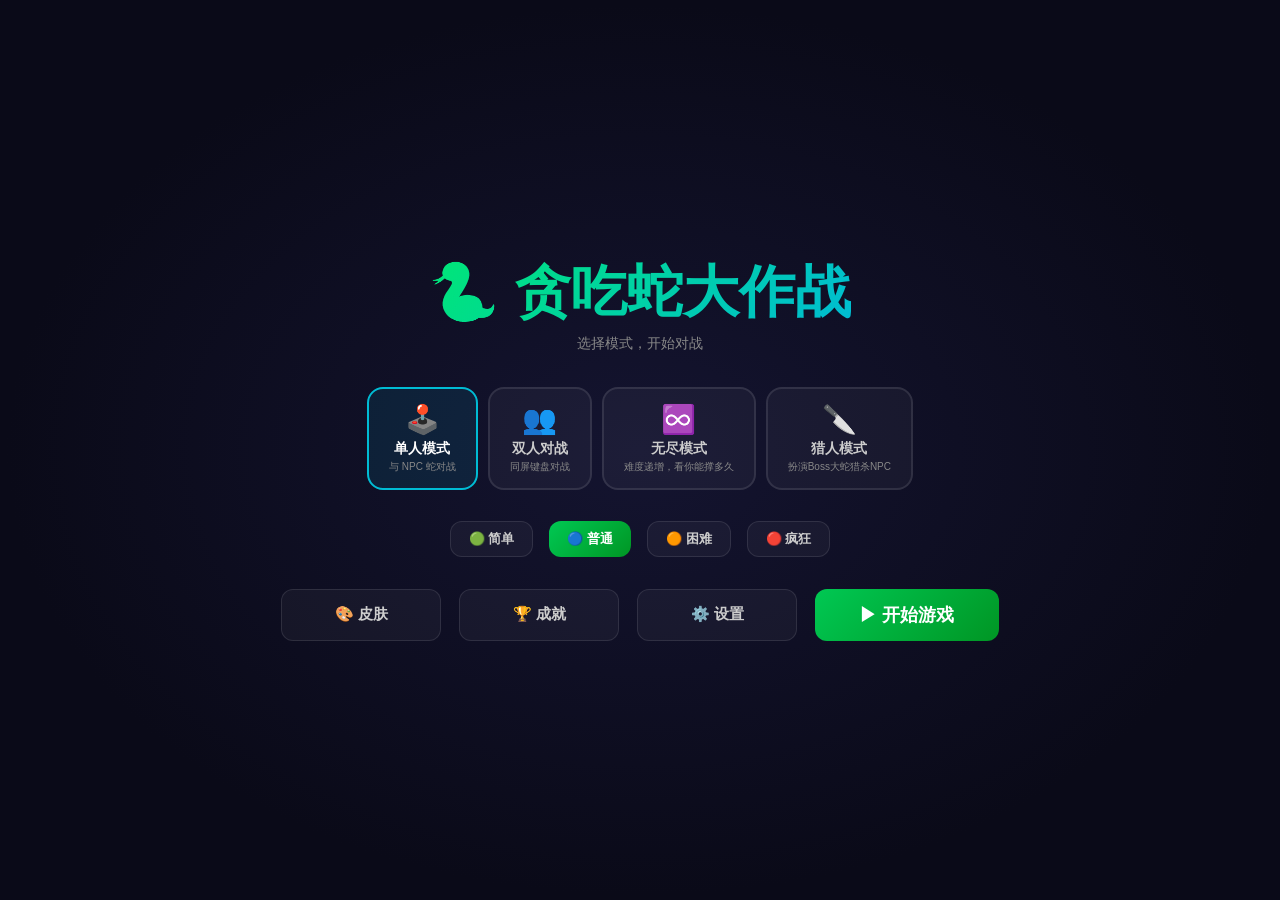
==== commit 723c065d: "v2.0: 性能优化 + 10项游戏玩法升级 + Bug修复 性能优化: - 空间哈希 O(1) 清理（代际计数器） - 对象池（粒子 350 + 段位数组复用） - Mark-and-sweep 食" ====
--- a/index.html
+++ b/index.html
@@ -10,6 +10,7 @@
 body{background:var(--bg);font-family:'PingFang SC','Microsoft YaHei',sans-serif;overflow:hidden;user-select:none;-webkit-user-select:none;touch-action:none;-webkit-tap-highlight-color:transparent;color:var(--text)}
 canvas#game{display:block;position:fixed;top:0;left:0;z-index:1}
 canvas#minimap{position:fixed;bottom:12px;right:12px;border:2px solid var(--border);border-radius:10px;z-index:40;pointer-events:none;opacity:0.75}
+
 /* Panels */
 .panel{position:fixed;top:0;left:0;width:100%;height:100%;display:flex;flex-direction:column;align-items:center;justify-content:center;z-index:50;pointer-events:auto;transition:opacity .35s ease,visibility .35s ease}
 .panel.hidden{opacity:0;visibility:hidden;pointer-events:none}
@@ -18,6 +19,33 @@
 #home{background:radial-gradient(ellipse at center,#141430 0%,#0a0a18 70%)}
 #home h1{font-size:clamp(36px,6vw,56px);font-weight:900;margin-bottom:4px;background:linear-gradient(135deg,#00E676,#00BCD4);-webkit-background-clip:text;-webkit-text-fill-color:transparent;background-clip:text}
 #home .sub{color:var(--text-dim);font-size:14px;margin-bottom:24px}
+/* Skin panel */
+#skin-panel{background:rgba(0,0,0,0.88);backdrop-filter:blur(14px);-webkit-backdrop-filter:blur(14px)}
+#skin-panel h2{color:#fff;font-size:26px;margin-bottom:8px}
+/* Game over */
+#game-over-panel{background:rgba(0,0,0,0.85);backdrop-filter:blur(10px);-webkit-backdrop-filter:blur(10px)}
+#game-over-panel h2{font-size:32px;color:var(--danger);margin-bottom:4px}
+#game-over-panel .winner{color:#ffd740;font-size:22px;font-weight:700;margin:6px 0}
+#game-over-panel .result{color:var(--text);font-size:15px;margin:2px 0}
+#game-over-panel .stats{color:var(--text-dim);font-size:12px;margin:2px 0}
+.leaderboard{background:rgba(255,255,255,0.03);border-radius:12px;padding:12px 20px;margin:10px 0;max-height:160px;overflow-y:auto;width:280px}
+.leaderboard h3{color:var(--accent);font-size:13px;margin-bottom:6px;text-align:center}
+.leaderboard .row{display:flex;justify-content:space-between;font-size:12px;padding:2px 0;color:var(--text-dim)}
+.leaderboard .row.me{color:#ffd740}
+/* Achievements */
+#achievements-panel{background:rgba(0,0,0,0.88);backdrop-filter:blur(14px);-webkit-backdrop-filter:blur(14px)}
+#achievements-panel h2{color:#fff;font-size:26px;margin-bottom:8px}
+/* Settings */
+#settings-panel{background:rgba(0,0,0,0.88);backdrop-filter:blur(14px);-webkit-backdrop-filter:blur(14px)}
+#settings-panel h2{color:#fff;font-size:26px;margin-bottom:14px}
+.setting-row{display:flex;align-items:center;justify-content:space-between;width:260px;padding:8px 0;color:var(--text);font-size:14px}
+.toggle{width:48px;height:26px;background:rgba(255,255,255,0.15);border-radius:13px;cursor:pointer;position:relative;transition:background .2s}
+.toggle.on{background:var(--accent)}
+.toggle::after{content:'';position:absolute;top:3px;left:3px;width:20px;height:20px;background:#fff;border-radius:50%;transition:transform .2s}
+.toggle.on::after{transform:translateX(22px)}
+/* Step 1.8: Settings group titles */
+.setting-group-title{color:var(--text-dim);font-size:11px;font-weight:700;letter-spacing:1px;text-transform:uppercase;margin:14px 0 6px;padding-bottom:4px;border-bottom:1px solid var(--border)}
+
 .btn{background:var(--surface);border:1px solid var(--border);color:var(--text);padding:12px 30px;border-radius:12px;font-size:15px;font-weight:600;cursor:pointer;margin:5px;transition:all .2s;font-family:inherit;min-width:160px;outline:none}
 .btn:hover{background:rgba(255,255,255,0.12);color:#fff;transform:translateY(-1px)}
 .btn.primary{background:linear-gradient(135deg,#00c853,#009624);border:none;color:#fff;font-size:18px;padding:14px 44px}
@@ -32,9 +60,6 @@
 .mode-card .icon{font-size:28px;margin-bottom:4px}
 .mode-card .title{font-size:14px;font-weight:700}
 .mode-card .desc{font-size:10px;color:var(--text-dim);margin-top:2px}
-/* Skin panel */
-#skin-panel{background:rgba(0,0,0,0.88);backdrop-filter:blur(14px);-webkit-backdrop-filter:blur(14px)}
-#skin-panel h2{color:#fff;font-size:26px;margin-bottom:8px}
 .skin-grid{display:flex;gap:12px;flex-wrap:wrap;justify-content:center;max-width:600px;margin-bottom:16px}
 .skin-card{width:90px;height:114px;border-radius:14px;border:3px solid transparent;cursor:pointer;display:flex;flex-direction:column;align-items:center;justify-content:center;transition:all .2s;background:rgba(255,255,255,0.03)}
 .skin-card:hover{background:rgba(255,255,255,0.08);transform:translateY(-2px)}
@@ -50,16 +75,6 @@
 .skin-cartoon.selected{border-color:#ff69b4;box-shadow:0 0 18px rgba(255,105,180,0.3)}
 .skin-lava.selected{border-color:#ff4500;box-shadow:0 0 22px rgba(255,69,0,0.35)}
 .skin-ice.selected{border-color:#87ceeb;box-shadow:0 0 18px rgba(135,206,235,0.35)}
-/* Game over */
-#game-over-panel{background:rgba(0,0,0,0.85);backdrop-filter:blur(10px);-webkit-backdrop-filter:blur(10px)}
-#game-over-panel h2{font-size:32px;color:var(--danger);margin-bottom:4px}
-#game-over-panel .winner{color:#ffd740;font-size:22px;font-weight:700;margin:6px 0}
-#game-over-panel .result{color:var(--text);font-size:15px;margin:2px 0}
-#game-over-panel .stats{color:var(--text-dim);font-size:12px;margin:2px 0}
-.leaderboard{background:rgba(255,255,255,0.03);border-radius:12px;padding:12px 20px;margin:10px 0;max-height:160px;overflow-y:auto;width:280px}
-.leaderboard h3{color:var(--accent);font-size:13px;margin-bottom:6px;text-align:center}
-.leaderboard .row{display:flex;justify-content:space-between;font-size:12px;padding:2px 0;color:var(--text-dim)}
-.leaderboard .row.me{color:#ffd740}
 /* HUD */
 #hud{position:fixed;top:12px;left:50%;transform:translateX(-50%);display:flex;gap:10px;z-index:40;pointer-events:none}
 .hud-box{background:rgba(10,10,30,0.8);border:1px solid var(--border);border-radius:10px;padding:5px 14px;text-align:center;backdrop-filter:blur(6px);-webkit-backdrop-filter:blur(6px)}
@@ -70,12 +85,9 @@
 #hud-fuel .bar-fill{height:100%;background:linear-gradient(90deg,#ff9100,#ffc400);border-radius:3px;transition:width .2s}
 #hud-fuel .bar-label{font-size:10px;color:var(--text-dim)}
 #hud-powerup{position:fixed;top:80px;left:50%;transform:translateX(-50%);z-index:40;pointer-events:none;font-size:28px;animation:pulse-icon .6s ease-in-out infinite}
-@keyframes pulse-icon{0%,100%{transform:translateX(-50%) scale(1)}50%{transform:translateX(-50%) scale(1.2)}}
 /* Kill feed */
 #kill-feed{position:fixed;top:90px;right:12px;z-index:45;pointer-events:none;display:flex;flex-direction:column;gap:4px}
 .kill-msg{background:rgba(0,0,0,0.7);color:#fff;padding:4px 10px;border-radius:6px;font-size:11px;animation:kill-in .25s ease-out, kill-out .4s ease-in 4.5s forwards}
-@keyframes kill-in{from{transform:translateX(60px);opacity:0}to{transform:translateX(0);opacity:1}}
-@keyframes kill-out{to{transform:translateX(60px);opacity:0}}
 /* Buttons during gameplay */
 #btn-pause{position:fixed;top:14px;right:14px;z-index:45;background:rgba(10,10,30,0.8);border:1px solid var(--border);color:var(--text);padding:7px 14px;border-radius:9px;font-size:12px;font-weight:600;cursor:pointer;font-family:inherit}
 #btn-pause:hover{color:#fff;background:rgba(20,20,50,0.9)}
@@ -85,6 +97,32 @@
 #vjoy-knob{position:fixed;width:70px;height:70px;border-radius:50%;background:rgba(255,255,255,0.12);border:3px solid rgba(255,255,255,0.2);transform:translate(-50%,-50%);pointer-events:none;display:none;z-index:31}
 #vjoy-base{position:fixed;width:100px;height:100px;border-radius:50%;background:rgba(255,255,255,0.04);border:2px solid rgba(255,255,255,0.08);transform:translate(-50%,-50%);pointer-events:none;display:none;z-index:31}
 #boost-btn{position:fixed;bottom:40px;right:30px;width:80px;height:80px;border-radius:50%;background:rgba(255,145,0,0.2);border:3px solid rgba(255,145,0,0.4);color:#ff9100;font-size:14px;font-weight:800;display:none;align-items:center;justify-content:center;z-index:32;pointer-events:auto;letter-spacing:1px}
+
+/* Achievements */
+.ach-grid{display:grid;grid-template-columns:repeat(auto-fill,minmax(140px,1fr));gap:8px;max-width:520px;margin-bottom:12px}
+.ach-card{background:rgba(255,255,255,0.05);border:1px solid var(--border);border-radius:10px;padding:10px 12px;text-align:center;opacity:0.55;transition:all .2s}
+.ach-card.unlocked{opacity:1;border-color:rgba(0,230,118,0.5);background:rgba(0,230,118,0.1)}
+.ach-card-icon{font-size:24px;display:block;margin-bottom:3px}
+.ach-card-name{font-size:12px;font-weight:700;color:#fff;display:block}
+.ach-card-desc{font-size:10px;color:var(--text-dim);display:block;margin-top:1px}
+.ach-stats{display:flex;flex-wrap:wrap;gap:8px;justify-content:center;max-width:520px;margin-bottom:12px}
+.stat-item{background:rgba(255,255,255,0.06);border:1px solid var(--border);border-radius:8px;padding:6px 12px;font-size:12px;color:#bbb;font-weight:500}
+
+/* Locked skin */
+.skin-card.locked{opacity:0.4;filter:grayscale(0.6)}
+.skin-card.locked:hover{opacity:0.55}
+.skin-card.locked .skin-name::after{content:' 🔒';font-size:10px}
+
+/* Achievement popup */
+.ach-popup{position:fixed;top:60px;left:50%;transform:translateX(-50%);z-index:90;pointer-events:none;background:rgba(10,10,30,0.92);border:2px solid rgba(0,230,118,0.5);border-radius:14px;padding:12px 22px;display:flex;align-items:center;gap:12px;color:#fff;font-size:14px;box-shadow:0 6px 24px rgba(0,230,118,0.25);animation:combo-up 3s ease-out forwards;transition:opacity .4s}
+.ach-popup .ach-icon{font-size:32px}
+
+/* Event announcement */
+.event-announce{position:fixed;top:40px;left:50%;transform:translateX(-50%);z-index:85;pointer-events:none;background:rgba(10,10,30,0.9);border:2px solid #ffd740;border-radius:14px;padding:10px 24px;text-align:center;color:#fff;font-size:13px;box-shadow:0 4px 20px rgba(0,0,0,0.5);animation:combo-up 2.4s ease-out forwards;transition:opacity .4s}
+
+@keyframes pulse-icon{0%,100%{transform:translateX(-50%) scale(1)}50%{transform:translateX(-50%) scale(1.2)}}
+@keyframes kill-in{from{transform:translateX(60px);opacity:0}to{transform:translateX(0);opacity:1}}
+@keyframes kill-out{to{transform:translateX(60px);opacity:0}}
 /* Combo popup */
 .combo-pop{position:fixed;z-index:42;pointer-events:none;font-weight:900;animation:combo-up .8s ease-out forwards}
 @keyframes combo-up{0%{transform:translateY(0) scale(0.5);opacity:1}100%{transform:translateY(-60px) scale(1.3);opacity:0}}
@@ -106,17 +144,7 @@
 .hint-toast{position:fixed;bottom:80px;left:50%;transform:translateX(-50%);z-index:45;pointer-events:none;background:rgba(10,10,30,0.88);border:1px solid rgba(255,255,255,0.15);border-radius:12px;padding:10px 22px;color:#fff;font-size:13px;font-weight:600;text-align:center;white-space:nowrap;backdrop-filter:blur(8px);-webkit-backdrop-filter:blur(8px);box-shadow:0 4px 20px rgba(0,0,0,0.5);animation:hint-in .3s ease-out,hint-out .4s ease-in 2.7s forwards}
 @keyframes hint-in{from{opacity:0;transform:translateX(-50%) translateY(15px)}to{opacity:1;transform:translateX(-50%) translateY(0)}}
 @keyframes hint-out{from{opacity:1}to{opacity:0}}
-/* Settings */
-#settings-panel{background:rgba(0,0,0,0.88);backdrop-filter:blur(14px);-webkit-backdrop-filter:blur(14px)}
-#settings-panel h2{color:#fff;font-size:26px;margin-bottom:14px}
-.setting-row{display:flex;align-items:center;justify-content:space-between;width:260px;padding:8px 0;color:var(--text);font-size:14px}
-.toggle{width:48px;height:26px;background:rgba(255,255,255,0.15);border-radius:13px;cursor:pointer;position:relative;transition:background .2s}
-.toggle.on{background:var(--accent)}
-.toggle::after{content:'';position:absolute;top:3px;left:3px;width:20px;height:20px;background:#fff;border-radius:50%;transition:transform .2s}
-.toggle.on::after{transform:translateX(22px)}
-
-/* Step 1.8: Settings group titles */
-.setting-group-title{color:var(--text-dim);font-size:11px;font-weight:700;letter-spacing:1px;text-transform:uppercase;margin:14px 0 6px;padding-bottom:4px;border-bottom:1px solid var(--border)}
+
 @media(max-width:768px){
   #vjoy-zone,#vjoy-base,#vjoy-knob,#boost-btn{display:block}
   #boost-btn{display:flex}
@@ -128,6 +156,7 @@
 @media(min-width:769px){
   #vjoy-zone,#vjoy-base,#vjoy-knob,#boost-btn{display:none!important}
 }
+
 </style>
 </head>
 <body>
@@ -151,12 +180,19 @@
     <div class="mode-card" data-mode="local" onclick="selectMode('local')">
       <div class="icon">👥</div><div class="title">双人对战</div><div class="desc">同屏键盘对战</div>
     </div>
+    <div class="mode-card" data-mode="endless" onclick="selectMode('endless')">
+      <div class="icon">♾️</div><div class="title">无尽模式</div><div class="desc">难度递增，看你能撑多久</div>
+    </div>
+    <div class="mode-card" data-mode="hunter" onclick="selectMode('hunter')">
+      <div class="icon">🔪</div><div class="title">猎人模式</div><div class="desc">扮演Boss大蛇猎杀NPC</div>
+    </div>
   </div>
 
   <!-- Step 1.6: Difficulty Selection -->
   <div id="difficulty-row" style="display:flex;gap:6px;justify-content:center;margin:8px 0 14px;flex-wrap:wrap"></div>
   <div class="btn-row">
-    <button class="btn" onclick="showPanel('skin-panel')">🎨 皮肤</button>
+    <button class="btn" onclick="buildSkinGrid();showPanel('skin-panel')">🎨 皮肤</button>
+    <button class="btn" onclick="showAchievementPanel()">🏆 成就</button>
     <button class="btn" onclick="showPanel('settings-panel')">⚙️ 设置</button>
     <button class="btn primary" onclick="startGame()">▶ 开始游戏</button>
   </div>
@@ -167,6 +203,14 @@
   <h2>🎨 选择皮肤</h2>
   <div class="skin-grid" id="skin-grid"></div>
   <button class="btn primary" onclick="hidePanel('skin-panel')">✓ 确认</button>
+</div>
+
+<!-- Achievements -->
+<div id="achievements-panel" class="panel hidden">
+  <h2>🏆 成就 & 统计</h2>
+  <div class="ach-grid" id="ach-grid"></div>
+  <div class="ach-stats" id="ach-stats"></div>
+  <button class="btn primary" onclick="hideAchievementPanel()">✓ 确认</button>
 </div>
 
 <!-- Settings -->
@@ -233,10 +277,13 @@
 <div id="boost-btn">BOOST</div>
 
 <script>
+
+// === 00_core.js ===
 // ======================================================================
 //  🐍 贪吃蛇大作战 — Ultimate Slither.io-Style Snake Game
 //  Single-file, zero-dependency, full-featured.
 // ======================================================================
+
 
 // ======================== 1. CONFIG ========================
 let nextSnakeId = 1;
@@ -268,6 +315,13 @@
   // Movement
   PLAYER_TURN_RATE: 38,  // increased from 22 for snappier, more responsive turning
 
+  // ---- Shrinking Circle (Battle Royale) ----
+  SHRINK_START: 60,       // seconds remaining when shrink begins
+  SHRINK_END: 10,         // seconds remaining when shrink is full (safe zone = 40% of world)
+
+  // ---- Endless Mode ----
+  ENDLESS_DIFFICULTY_INTERVAL: 60,  // seconds between difficulty bumps
+
   // ---- Step 1.6: Difficulty Presets ----
   DIFFICULTY_PRESETS: {
     easy: { name: '简单', label: '🟢 简单', npcCount: 6, npcSpeedRange: [90, 150], initialLength: 22, hunterRatio: 0.2, foodRateMult: 1.3 },
@@ -277,6 +331,58 @@
   },
 };
 
+
+// ======================== 11. GAME STATE ========================
+let snakes = [], foods = [], mode = 'single', state = 'home';
+let timer = CFG.GAME_DURATION, lastTime = 0, foodPulse = 0, frameCount = 0;
+let camX = 0, camY = 0, camZoom = 1, targetZoom = 1;
+let shakeX = 0, shakeY = 0, shakeDuration = 0, shakeIntensity = 0;
+let killFeed = [];
+
+// ---- Shrinking Circle State ----
+let shrinkProgress = 0;            // 0 = no shrink, 1 = fully shrunk
+let safeBounds = { minX: 0, maxX: CFG.WORLD_W, minY: 0, maxY: CFG.WORLD_H };  // current safe zone
+
+// ---- Fixed Timestep System (Step 1.1) ----
+const FIXED_DT = 1 / 60;        // 60 Hz physics update
+let accumulator = 0;             // accumulated time for fixed timestep
+let timeScale = 1.0;             // global time scale (for slow-mo effects)
+let renderAlpha = 0;              // interpolation factor for rendering
+
+
+// ======================== 12. HELPERS ========================
+function worldX(x) { return (x - camX) * camZoom + canvas.width / 2; }
+function worldY(y) { return (y - camY) * camZoom + canvas.height / 2; }
+
+// ---- Slow-Mo Trigger (for kill replays, etc.) ----
+function triggerSlowMo(intensity = 0.3, duration = 0.4) {
+  // intensity: 0.3 = very slow, 0.6 = moderately slow
+  // duration: how long before exponential decay starts
+  timeScale = Math.max(0.05, intensity);
+}
+const darkenCache = new Map();
+function darken(hex, amt) {
+  const key = hex + '_' + amt;
+  if (darkenCache.has(key)) return darkenCache.get(key);
+  const r = parseInt(hex.slice(1, 3), 16), g = parseInt(hex.slice(3, 5), 16), b = parseInt(hex.slice(5, 7), 16);
+  const result = `rgb(${Math.round(r * (1 - amt))},${Math.round(g * (1 - amt))},${Math.round(b * (1 - amt))})`;
+  darkenCache.set(key, result);
+  return result;
+}
+function lighten(hex, amt) {
+  // amt: 0-1 amount to lighten
+  const r = Math.min(255, parseInt(hex.slice(1, 3), 16) + Math.round((255 - parseInt(hex.slice(1, 3), 16)) * amt));
+  const g = Math.min(255, parseInt(hex.slice(3, 5), 16) + Math.round((255 - parseInt(hex.slice(3, 5), 16)) * amt));
+  const b = Math.min(255, parseInt(hex.slice(5, 7), 16) + Math.round((255 - parseInt(hex.slice(5, 7), 16)) * amt));
+  return `rgb(${r},${g},${b})`;
+}
+function getPlayer() { return snakes.find(s => s.isPlayer && !s.isPlayer2 && s.alive); }
+function getPlayer2() { return snakes.find(s => s.isPlayer2 && s.alive); }
+function clamp(v, lo, hi) { return Math.max(lo, Math.min(hi, v)); }
+
+
+
+// === 01_audio.js ===
 // ======================== 2. AUDIO ========================
 let audioCtx = null;
 function initAudio() { if (!audioCtx) audioCtx = new (window.AudioContext || window.webkitAudioContext)(); }
@@ -302,6 +408,7 @@
   combo(n) { playBeep(600 + n * 80, 0.04, 'square', 0.03); },
 };
 
+// === 02_storage.js ===
 // ======================== 3. STORAGE ========================
 const STORAGE_KEY = 'snake_ultimate';
 function loadSetting(k, def) { try { const v = JSON.parse(localStorage.getItem(STORAGE_KEY)); return v && v[k] !== undefined ? v[k] : def; } catch (_) { return def; } }
@@ -343,41 +450,3146 @@
   if (confirm('确定要清除所有数据吗？\n（包括排行榜、设置、成就等）')) {
     localStorage.removeItem(STORAGE_KEY);
     localStorage.removeItem(STORAGE_KEY + '_lb');
+    localStorage.removeItem(STORAGE_KEY + '_ach');
+    localStorage.removeItem(STORAGE_KEY + '_npc');
+    localStorage.removeItem(STORAGE_KEY + '_skins');
     location.reload();
   }
 }
 
+// === 03_skins.js ===
 // ======================== 4. SKINS ========================
 const SKINS = [
-  { id: 'green', name: '翠绿', style: 'classic', body: '#00E676', head: '#00c853', dark: '#1B5E20', glow: '#69f0ae' },
-  { id: 'blue', name: '海洋', style: 'classic', body: '#448aff', head: '#2979ff', dark: '#0d47a1', glow: '#82b1ff' },
-  { id: 'pink', name: '粉红', style: 'classic', body: '#ff80ab', head: '#f06292', dark: '#880e4f', glow: '#ff80ab' },
-  { id: 'gold', name: '金色', style: 'classic', body: '#ffd740', head: '#ffc400', dark: '#e6a000', glow: '#ffe57f' },
-  { id: 'purple', name: '紫韵', style: 'classic', body: '#b388ff', head: '#7c4dff', dark: '#4a148c', glow: '#b388ff' },
-  { id: 'red', name: '赤焰', style: 'classic', body: '#ff5252', head: '#ff1744', dark: '#b71c1c', glow: '#ff8a80' },
-  { id: 'cyan', name: '冰霜', style: 'classic', body: '#18ffff', head: '#00e5ff', dark: '#006064', glow: '#84ffff' },
-  { id: 'orange', name: '甜橙', style: 'classic', body: '#ff9100', head: '#ff6d00', dark: '#bf360c', glow: '#ffab40' },
+  { id: 'green', name: '翠绿', style: 'classic', body: '#00E676', head: '#00c853', dark: '#1B5E20', glow: '#69f0ae', locked: false },
+  { id: 'blue', name: '海洋', style: 'classic', body: '#448aff', head: '#2979ff', dark: '#0d47a1', glow: '#82b1ff', locked: false },
+  { id: 'pink', name: '粉红', style: 'classic', body: '#ff80ab', head: '#f06292', dark: '#880e4f', glow: '#ff80ab', locked: false },
+  { id: 'gold', name: '金色', style: 'classic', body: '#ffd740', head: '#ffc400', dark: '#e6a000', glow: '#ffe57f', locked: false },
+  { id: 'purple', name: '紫韵', style: 'classic', body: '#b388ff', head: '#7c4dff', dark: '#4a148c', glow: '#b388ff', locked: false },
+
+  // === Locked skins (unlock via achievements) ===
+  { id: 'red', name: '赤焰', style: 'classic', body: '#ff5252', head: '#ff1744', dark: '#b71c1c', glow: '#ff8a80',
+    locked: true, unlockAch: 'first_kill' },
+  { id: 'cyan', name: '冰霜', style: 'classic', body: '#18ffff', head: '#00e5ff', dark: '#006064', glow: '#84ffff',
+    locked: true, unlockAch: 'first_game' },
+  { id: 'orange', name: '甜橙', style: 'classic', body: '#ff9100', head: '#ff6d00', dark: '#bf360c', glow: '#ffab40',
+    locked: true, unlockAch: 'king' },
 
   // === New visual-style skins ===
   { id: 'neon', name: '霓虹', style: 'neon', body: '#00ffff', head: '#e0ffff', dark: '#006666', glow: '#00ffff',
-    effect: { glowIntensity: 20, particleTrail: true, shimmer: true } },
-  { id: 'pixel', name: '像素', style: 'pixel', body: '#00E676', head: '#00c853', dark: '#1B5E20', glow: '#69f0ae' },
-  { id: 'metallic', name: '铬银', style: 'metallic', body: '#c0c0c0', head: '#e8e8e8', dark: '#505050', glow: '#ffffff' },
+    effect: { glowIntensity: 20, particleTrail: true, shimmer: true }, locked: true, unlockAch: 'giant_slayer' },
+  { id: 'pixel', name: '像素', style: 'pixel', body: '#00E676', head: '#00c853', dark: '#1B5E20', glow: '#69f0ae',
+    locked: true, unlockAch: 'glutton' },
+  { id: 'metallic', name: '铬银', style: 'metallic', body: '#c0c0c0', head: '#e8e8e8', dark: '#505050', glow: '#ffffff',
+    locked: true, unlockAch: 'shield_save' },
   { id: 'dragon', name: '金龙', style: 'dragon', body: '#ffd700', head: '#ffe566', dark: '#b8860b', glow: '#fff8dc',
-    accessory: 'horns', eyeStyle: 'slit', pattern: { type: 'scales' } },
+    accessory: 'horns', eyeStyle: 'slit', pattern: { type: 'scales' }, locked: true, unlockAch: 'rampage' },
   { id: 'galaxy', name: '星河', style: 'galaxy', body: '#4a0080', head: '#7b2cbf', dark: '#1a0033', glow: '#c77dff',
-    effect: { shimmer: true } },
+    effect: { shimmer: true }, locked: true, unlockAch: 'century' },
   { id: 'candy', name: '糖果', style: 'cartoon', body: '#ff69b4', head: '#ffb6c1', dark: '#c71585', glow: '#ffc0cb',
-    eyeStyle: 'cute' },
+    eyeStyle: 'cute', locked: true, unlockAch: 'speed_demon' },
   { id: 'lava', name: '熔岩', style: 'lava', body: '#ff4500', head: '#ff8c00', dark: '#8b0000', glow: '#ffcc00',
-    effect: { glowIntensity: 15, shimmer: true } },
+    effect: { glowIntensity: 15, shimmer: true }, locked: true, unlockAch: 'combo_master' },
   { id: 'ice', name: '冰晶', style: 'ice', body: '#87ceeb', head: '#e0ffff', dark: '#4682b4', glow: '#ffffff',
-    effect: { glowIntensity: 10 } },
+    effect: { glowIntensity: 10 }, locked: true, unlockAch: 'marathon' },
 ];
-let playerSkin = SKINS.find(s => s.id === loadSetting('skin', 'green')) || SKINS[0];
-
+
+const SKIN_STORAGE_KEY = STORAGE_KEY + '_skins';
+function loadUnlockedSkins() {
+  try { return JSON.parse(localStorage.getItem(SKIN_STORAGE_KEY)) || []; } catch (_) { return []; }
+}
+function saveUnlockedSkin(skinId) {
+  const ul = loadUnlockedSkins();
+  if (!ul.includes(skinId)) { ul.push(skinId); localStorage.setItem(SKIN_STORAGE_KEY, JSON.stringify(ul)); }
+}
+
+// Apply unlocked skins based on achievements
+function refreshSkinUnlocks() {
+  const ul = loadUnlockedSkins();
+  for (const skin of SKINS) {
+    if (skin.locked && skin.unlockAch && unlockedAchievements[skin.unlockAch]) {
+      skin.locked = false;
+      if (!ul.includes(skin.id)) saveUnlockedSkin(skin.id);
+    }
+    if (skin.locked && skin.unlockAch && ul.includes(skin.id)) {
+      skin.locked = false;
+    }
+  }
+}
+
+let playerSkin = (() => {
+  const savedId = loadSetting('skin', 'green');
+  const saved = SKINS.find(s => s.id === savedId);
+  if (saved && !saved.locked) return saved;
+  // Fallback: first unlocked skin (green should always be unlocked)
+  return SKINS.find(s => !s.locked) || SKINS[0];
+})();
+
+
+// === 04_spatialhash.js ===
+// ======================== 5. SPATIAL HASH ========================
+class SpatialHash {
+  constructor(cellSize) {
+    this.cs = cellSize;
+    this.cols = Math.ceil(CFG.WORLD_W / cellSize);
+    this.rows = Math.ceil(CFG.WORLD_H / cellSize);
+    this.gen = 0;
+    this.cells = new Array(this.cols * this.rows);
+    for (let i = 0; i < this.cells.length; i++) {
+      this.cells[i] = { items: [], gen: 0 };
+    }
+  }
+  clear() { this.gen++; }  // O(1) generation counter — zero allocations
+  key(x, y) {
+    const cx = Math.floor(x / this.cs), cy = Math.floor(y / this.cs);
+    if (cx < 0 || cy < 0 || cx >= this.cols || cy >= this.rows) return -1;
+    return cy * this.cols + cx;
+  }
+  insert(obj) {
+    const k = this.key(obj.x, obj.y);
+    if (k >= 0) {
+      const cell = this.cells[k];
+      if (cell.gen !== this.gen) { cell.items.length = 0; cell.gen = this.gen; }
+      cell.items.push(obj);
+      obj._hashKey = k;
+    }
+  }
+  query(x, y, radius) {
+    return this.queryInto(x, y, radius, []);
+  }
+  queryInto(x, y, radius, out) {
+    out.length = 0;
+    const minCX = Math.max(0, Math.floor((x - radius) / this.cs));
+    const maxCX = Math.min(this.cols - 1, Math.floor((x + radius) / this.cs));
+    const minCY = Math.max(0, Math.floor((y - radius) / this.cs));
+    const maxCY = Math.min(this.rows - 1, Math.floor((y + radius) / this.cs));
+    for (let cy = minCY; cy <= maxCY; cy++) {
+      for (let cx = minCX; cx <= maxCX; cx++) {
+        const cell = this.cells[cy * this.cols + cx];
+        if (cell.gen === this.gen) {
+          for (let i = 0; i < cell.items.length; i++) out.push(cell.items[i]);
+        }
+      }
+    }
+    return out;
+  }
+}
+
+// === 05_particles.js ===
+// ======================== 6. PARTICLE SYSTEM ========================
+class Particle {
+  constructor() { this.reset(); }
+  reset() { this.x = 0; this.y = 0; this.vx = 0; this.vy = 0; this.life = 0; this.maxLife = 0; this.color = '#fff'; this.size = 3; this.gravity = 0; this.dead = true; }
+  init(x, y, vx, vy, life, color, size, gravity = 0) {
+    this.x = x; this.y = y; this.vx = vx; this.vy = vy; this.life = life; this.maxLife = life;
+    this.color = color; this.size = size; this.gravity = gravity; this.dead = false;
+  }
+  update(dt) {
+    if (this.dead) return;
+    this.life -= dt;
+    this.x += this.vx * dt; this.y += this.vy * dt;
+    this.vy += this.gravity * dt;
+    if (this.life <= 0) this.dead = true;
+  }
+  get alpha() { return Math.max(0, this.life / this.maxLife); }
+  get r() { return this.size * (0.2 + 0.8 * this.alpha); }
+}
+
+class ParticleSystem {
+  constructor(poolSize) {
+    this.pool = [];
+    for (let i = 0; i < poolSize; i++) this.pool.push(new Particle());
+    this.nextFree = 0;
+  }
+  spawn(x, y, vx, vy, life, color, size, gravity = 0) {
+    const start = this.nextFree;
+    for (let i = 0; i < this.pool.length; i++) {
+      const idx = (start + i) % this.pool.length;
+      if (this.pool[idx].dead) {
+        this.pool[idx].init(x, y, vx, vy, life, color, size, gravity);
+        this.nextFree = (idx + 1) % this.pool.length;
+        return this.pool[idx];
+      }
+    }
+    return null; // pool exhausted
+  }
+  burst(x, y, count, speed, life, color, sizeRange, gravity = 0) {
+    for (let i = 0; i < count; i++) {
+      const a = Math.random() * Math.PI * 2;
+      const spd = speed * (0.3 + Math.random() * 0.7);
+      const sz = sizeRange[0] + Math.random() * (sizeRange[1] - sizeRange[0]);
+      this.spawn(x, y, Math.cos(a) * spd, Math.sin(a) * spd, life * (0.5 + Math.random() * 0.5), color, sz, gravity);
+    }
+  }
+  update(dt) { for (const p of this.pool) p.update(dt); }
+  get alive() { return this.pool.filter(p => !p.dead); }
+}
+const particles = new ParticleSystem(CFG.PARTICLE_POOL);
+
+
+// === 06_powerups.js ===
+// ======================== 7. POWER-UP SYSTEM ========================
+const POWERUP_TYPES = [
+  { id: 'speed', icon: '⚡', name: '加速', color: '#ffc400', duration: 5, desc: '速度翻倍' },
+  { id: 'shield', icon: '🛡️', name: '护盾', color: '#40c4ff', duration: 8, desc: '免疫一次碰撞' },
+  { id: 'magnet', icon: '🧲', name: '磁铁', color: '#ff80ab', duration: 6, desc: '自动吸引食物' },
+  { id: 'ghost', icon: '👻', name: '幽灵', color: '#b388ff', duration: 5, desc: '穿过其他蛇' },
+];
+
+class PowerUp {
+  constructor(x, y, type) {
+    this.x = x; this.y = y; this.type = type;
+    this.r = 16; this.pulse = Math.random() * Math.PI * 2;
+    this.alive = true;
+  }
+  update(dt) { this.pulse += dt * 3; }
+}
+
+let powerups = [];
+let powerupTimer = CFG.POWERUP_INTERVAL[0] + Math.random() * (CFG.POWERUP_INTERVAL[1] - CFG.POWERUP_INTERVAL[0]);
+
+function spawnPowerUp() {
+  if (powerups.length >= CFG.POWERUP_MAX) return;
+  const m = 80;
+  const x = m + Math.random() * (CFG.WORLD_W - m * 2);
+  const y = m + Math.random() * (CFG.WORLD_H - m * 2);
+  const type = POWERUP_TYPES[Math.floor(Math.random() * POWERUP_TYPES.length)];
+  powerups.push(new PowerUp(x, y, type));
+}
+
+
+// ======================== 18. POWER-UP COLLECTION ========================
+function checkPowerUps() {
+  for (const s of snakes) {
+    if (!s.alive || !s.isPlayer) continue;
+    const head = s.head;
+    for (let i = powerups.length - 1; i >= 0; i--) {
+      const pu = powerups[i];
+      const dx = head.x - pu.x, dy = head.y - pu.y;
+      if (dx * dx + dy * dy < (s.radius + pu.r) * (s.radius + pu.r)) {
+        // Apply power-up
+        s.powerups[pu.type.id] = pu.type.duration;
+        if (pu.type.id === 'shield') s.shieldActive = true;
+        SFX.powerup();
+        if (settings.particles) {
+          particles.burst(pu.x, pu.y, 20, 100, 0.5, pu.type.color, [2, 5], 0);
+        }
+        powerups.splice(i, 1);
+      }
+    }
+  }
+}
+
+
+// === 07_snake.js ===
+// ======================== 8. SNAKE ENTITY ========================
+class Snake {
+  constructor(x, y, skin, isPlayer, personality = null) {
+    this.skin = skin;
+    this.id = nextSnakeId++;
+    this.isPlayer = isPlayer;
+    this.isPlayer2 = false;
+    this.alive = true;
+    this.score = 0;
+    this.combo = 0;
+    this.comboTimer = 0;
+    this.angle = Math.random() * Math.PI * 2;
+    // NPCs are faster and more varied in speed (was: 130 + random*80 = 130-210, now: 140+random*100 = 140-240)
+    this.speed = isPlayer ? CFG.PLAYER_SPEED : (CFG.NPC_BASE_SPEED + 20) + Math.random() * 100;
+    this.boosting = false;
+    this.boostFuel = CFG.BOOST_FUEL;
+    this.radius = CFG.BASE_RADIUS;
+    this.spacing = 7;
+    this.kills = 0;
+    this.foodEaten = 0;
+    this.maxLength = 0;
+
+    // ---- Speed Inertia System (Step 1.2) ----
+    this.targetSpeed = this.speed;           // desired speed (changes instantly on boost toggle)
+    this.currentSpeed = this.speed;          // actual speed (lerps toward targetSpeed)
+    this.speedLerpRate = isPlayer ? 14 : 16;  // increased from 8/12 for snappier response
+
+    // Power-up state
+    this.powerups = {};  // { id: remaining_seconds }
+    this.shieldActive = false;
+
+    // AI
+    this.personality = personality; // 'hunter' | 'scavenger' | 'survivor' | null
+    this.aiTarget = null;
+    this.aiTimer = 0;
+    this.aiTargetAngle = this.angle;
+
+    // ---- AI Dynamic State (Phase 4) ----
+    this._activePersona = personality;  // current effective personality
+    this._consecutiveEats = 0;
+    this._recentKill = false;
+    this._nearDeath = false;
+    this._isTop3 = false;
+    this._recentKillTimer = 0;
+    this._nearDeathTimer = 0;
+
+    // ---- Named NPC (Phase 1C) ----
+    this.npcName = isPlayer ? null : getRandomNPCName();
+
+    // Segments
+    const n = isPlayer ? 15 : 10 + Math.floor(Math.random() * 10);
+    this.segs = [];
+    for (let i = 0; i < n; i++) this.segs.push({ x: x - i * 7 * Math.cos(this.angle), y: y - i * 7 * Math.sin(this.angle) });
+    this._segPool = [];  // recycled segment array for moveSnake double-buffering
+  }
+
+  get head() { return this.segs[0]; }
+  get length() { return this.segs.length; }
+
+  updateRadius() {
+    this.radius = Math.min(CFG.MAX_RADIUS, CFG.BASE_RADIUS + this.segs.length * 0.04);
+    // Cap spacing to prevent "scattered balls" look at large sizes
+    // Keep spacing between 5-7px range for dense, smooth body appearance
+    this.spacing = clamp(this.radius * 0.32, 5, 7);  // was: Math.max(4.5, radius * 0.42) → grew too large
+  }
+
+  hasPowerUp(id) { return (this.powerups[id] || 0) > 0; }
+
+  updatePowerUps(dt) {
+    for (const k of Object.keys(this.powerups)) {
+      this.powerups[k] -= dt;
+      if (this.powerups[k] <= 0) delete this.powerups[k];
+    }
+  }
+
+  getEffectiveSpeed() {
+    // Use currentSpeed (inertia-smoothed) for players, base speed for NPCs
+    let spd = this.isPlayer ? this.currentSpeed : this.speed;
+    if (this.hasPowerUp('speed')) spd *= 2;
+    // Speed Frenzy event
+    if (window._eventSpeedFrenzy) spd *= 1.5;
+    // Risk food slow debuff
+    if (this._riskSlowTimer > 0) spd *= 0.5;
+    return spd;
+  }
+
+  // ---- Speed Inertia Update (Step 1.2) ----
+  updateSpeedInertia(dt) {
+    if (!this.isPlayer) return;  // NPCs don't use inertia
+    // Set target speed based on boost state
+    const baseTarget = (this.boosting && this.boostFuel > 0) ? CFG.BOOST_SPEED : CFG.PLAYER_SPEED;
+    this.targetSpeed = baseTarget;
+
+    // Lerp currentSpeed toward targetSpeed (exponential smoothing)
+    // Acceleration: ~0.15s to reach boost speed from normal
+    // Deceleration: ~0.25s to slow down after releasing boost
+    const lerpFactor = 1 - Math.exp(-this.speedLerpRate * dt);
+    this.currentSpeed += (this.targetSpeed - this.currentSpeed) * lerpFactor;
+  }
+
+  // Boost fuel management (players only)
+  updateBoost(dt) {
+    if (this.boosting && this.boostFuel > 0) {
+      this.boostFuel = Math.max(0, this.boostFuel - dt);
+    } else if (!this.boosting && this.boostFuel < CFG.BOOST_FUEL) {
+      this.boostFuel = Math.min(CFG.BOOST_FUEL, this.boostFuel + dt * CFG.BOOST_RECHARGE);
+    }
+  }
+}
+
+// === 08_ai.js ===
+// ======================== 9. AI SYSTEM (Smarter & More Active) ========================
+// Pre-allocated arrays to avoid per-AI-recalc GC
+const _threats = [];
+const _prey = [];
+
+function updateAI(snake, dt, allSnakes, foods) {
+  if (!snake.alive || snake.isPlayer) return;
+  snake.aiTimer -= dt;
+
+  const head = snake.head;
+  const myLen = snake.segs.length;
+  const mySpeed = snake.speed;
+  let targetAngle = snake.angle;  // function-scope: used both inside and outside recalc
+  let nearestPU = null;          // function-scope: set inside recalc, read by boost logic
+  let nearestPUDist = Infinity;
+
+  // --- Build threat/prey map (reuses pre-allocated arrays) ---
+  const threats = _threats;
+  const prey = _prey;
+
+  if (snake.aiTimer <= 0) {
+    snake.aiTimer = CFG.AI_RECALC_INTERVAL * (0.6 + Math.random() * 0.8);
+
+    threats.length = 0;
+    prey.length = 0;
+    for (const other of allSnakes) {
+      if (other === snake || !other.alive) continue;
+      const dx = head.x - other.head.x, dy = head.y - other.head.y;
+      const d = Math.sqrt(dx * dx + dy * dy);
+      if (d < CFG.AI_SIGHT_RANGE) {
+        if (other.segs.length > myLen * 1.1) threats.push({ snake: other, dist: d, dx, dy });
+        else if (other.segs.length < myLen * 0.85) prey.push({ snake: other, dist: d, dx, dy });
+      }
+    }
+
+    // --- Find nearest power-up ---
+    nearestPU = null; nearestPUDist = Infinity;
+    for (const pu of powerups) {
+      if (!pu.alive) continue;
+      const pdx = head.x - pu.x, pdy = head.y - pu.y;
+      const pd = pdx * pdx + pdy * pdy;
+      if (pd < nearestPUDist && pd < 350 * 350) { nearestPUDist = pd; nearestPU = pu; }
+    }
+
+    // ---- Dynamic personality override (Phase 4) ----
+    let effectivePersona = snake.personality;
+    if (snake._consecutiveEats >= 5) effectivePersona = 'hunter';
+    if (snake._recentKill) effectivePersona = 'hunter';
+    if (snake._nearDeath && threats.length > 0) effectivePersona = 'survivor';
+    if (snake._isTop3 && !snake._nearDeath) effectivePersona = 'hunter';
+
+    // --- Personality-based decision ---
+    snake.aiTarget = null;
+    snake._activePersona = effectivePersona;
+    if (effectivePersona === 'hunter') {
+      // AGGRESSIVE hunter: path prediction + active chasing
+      if (prey.length > 0) {
+        prey.sort((a, b) => a.dist - b.dist);
+        const target = prey[0];
+        // Predict where prey will be in ~0.5s
+        const predT = Math.min(0.5, target.dist / Math.max(mySpeed, 100));
+        const predX = target.snake.head.x + Math.cos(target.snake.angle) * target.snake.speed * predT;
+        const predY = target.snake.head.y + Math.sin(target.snake.angle) * target.snake.speed * predT;
+        snake.aiTarget = { x: predX, y: predY };
+      } else if (threats.length > 0) {
+        threats.sort((a, b) => a.dist - b.dist);
+        const t = threats[0];
+        snake.aiTarget = { x: head.x + t.dx * 3.5, y: head.y + t.dy * 3.5 };
+      } else if (nearestPU) {
+        snake.aiTarget = nearestPU;
+      }
+    } else if (effectivePersona === 'scavenger') {
+      // Smarter scavenger: avoid threats but attack weak prey + seek food/PU
+      if (threats.length > 0 && threats[0].dist < 200) {
+        threats.sort((a, b) => a.dist - b.dist);
+        const t = threats[0];
+        snake.aiTarget = { x: head.x + t.dx * 2.5, y: head.y + t.dy * 2.5 };
+      } else if (prey.length > 0 && prey[0].dist < myLen * 8 && prey[0].segs.length < myLen * 0.5) {
+        prey.sort((a, b) => a.dist - b.dist);
+        snake.aiTarget = prey[0].snake.head;
+      } else if (nearestPU && nearestPUDist < 250 * 250) {
+        snake.aiTarget = nearestPU;
+      } else {
+        let bestF = null, bestFD = Infinity;
+        for (const f of foods) {
+          const fdx = head.x - f.x, fdy = head.y - f.y, fd = fdx * fdx + fdy * fdy;
+          if (fd < bestFD) { bestFD = fd; bestF = f; }
+        }
+        if (bestF) snake.aiTarget = bestF;
+      }
+    } else if (effectivePersona === 'survivor') {
+      const cx = CFG.WORLD_W / 2, cy = CFG.WORLD_H / 2;
+      const edgeAngle = Math.atan2(head.y - cy, head.x - cx) + Math.PI / 2;
+      const edgeTargetX = head.x + Math.cos(edgeAngle) * 280;
+      const edgeTargetY = head.y + Math.sin(edgeAngle) * 280;
+      if (threats.length > 0) {
+        threats.sort((a, b) => a.dist - b.dist);
+        const t = threats[0];
+        if (t.dist < 250) {
+          snake.aiTarget = { x: head.x + t.dx * 4.5, y: head.y + t.dy * 4.5 };
+        } else {
+          snake.aiTarget = { x: edgeTargetX, y: edgeTargetY };
+        }
+      } else if (nearestPU && nearestPUDist < 300 * 300) {
+        snake.aiTarget = nearestPU;
+      } else {
+        snake.aiTarget = { x: edgeTargetX, y: edgeTargetY };
+      }
+    } else {
+      // Balanced/null personality
+      if (prey.length > 0 && Math.random() < 0.55) {
+        prey.sort((a, b) => a.dist - b.dist);
+        snake.aiTarget = prey[0].snake.head;
+      } else if (threats.length > 0 && threats[0].dist < 220) {
+        threats.sort((a, b) => a.dist - b.dist);
+        const t = threats[0];
+        snake.aiTarget = { x: head.x + t.dx * 3, y: head.y + t.dy * 3 };
+      } else if (nearestPU && nearestPUDist < 280 * 280) {
+        snake.aiTarget = nearestPU;
+      } else {
+        let bestF = null, bestFD = Infinity;
+        for (const f of foods) {
+          const fdx = head.x - f.x, fdy = head.y - f.y, fd = fdx * fdx + fdy * fdy;
+          if (fd < bestFD) { bestFD = fd; bestF = f; }
+        }
+        if (bestF) snake.aiTarget = bestF;
+      }
+    }
+
+    if (snake.aiTarget) {
+      targetAngle = Math.atan2(snake.aiTarget.y - head.y, snake.aiTarget.x - head.x);
+    }
+    snake.aiTargetAngle = targetAngle;
+  } else {
+    targetAngle = snake.aiTargetAngle;
+  }
+
+  // --- Wall avoidance (stronger influence, blended with target) ---
+  const wallDist = CFG.AI_WALL_DIST;
+  let wallDx = 0, wallDy = 0;
+  if (head.x < wallDist) wallDx = 1;
+  else if (head.x > CFG.WORLD_W - wallDist) wallDx = -1;
+  if (head.y < wallDist) wallDy = 1;
+  else if (head.y > CFG.WORLD_H - wallDist) wallDy = -1;
+  if (wallDx !== 0 || wallDy !== 0) {
+    const wallAngle = Math.atan2(wallDy, wallDx);
+    let ad = wallAngle - targetAngle;
+    while (ad > Math.PI) ad -= Math.PI * 2;
+    while (ad < -Math.PI) ad += Math.PI * 2;
+    targetAngle += Math.sign(ad) * 0.6;  // strong but not total override
+  }
+
+  // --- Smooth turning (faster for all) ---
+  let ad = targetAngle - snake.angle;
+  while (ad > Math.PI) ad -= Math.PI * 2;
+  while (ad < -Math.PI) ad += Math.PI * 2;
+  const personaTurnBonus = snake._activePersona === 'hunter' ? 2.5 : snake._activePersona === 'survivor' ? 1.2 : 1.8;
+  const turnSpeed = (CFG.AI_TURN_BASE + personaTurnBonus) * dt;
+  if (Math.abs(ad) < turnSpeed) snake.angle = targetAngle;
+  else snake.angle += Math.sign(ad) * turnSpeed;
+
+  // --- Boost logic (more liberal) ---
+  if (snake._activePersona === 'hunter') {
+    const shouldBoost = (prey.length > 0 && prey[0].dist < 280) ||
+                         (threats.length > 0 && threats[0].dist < 180 && threats[0].snake.segs.length > myLen * 1.3);
+    snake.boosting = shouldBoost;
+  } else if (snake._activePersona === 'survivor') {
+    snake.boosting = threats.length > 0 && threats[0].dist < 200;
+  } else {
+    const shouldBoost = (prey.length > 0 && prey[0].dist < 220) ||
+                       (threats.length > 0 && threats[0].dist < 160) ||
+                       (nearestPU && nearestPUDist < 150 * 150);
+    snake.boosting = shouldBoost;
+  }
+}
+
+
+// === 09_input.js ===
+// ======================== 10. INPUT ========================
+const keysHeld = {};
+let mouseX = 0, mouseY = 0, mouseActive = false;
+// Virtual joystick
+let vJoyActive = false, vJoyId = null, vJoyBaseX = 0, vJoyBaseY = 0, vJoyDX = 0, vJoyDY = 0;
+// Boost button touch
+let boostTouchId = null;
+
+document.addEventListener('keydown', e => {
+  initAudio(); keysHeld[e.key] = true;
+  if (e.key === 'p' || e.key === 'P') { e.preventDefault(); togglePause(); return; }
+  if (e.key === 'Escape') { e.preventDefault(); if (state === 'playing' || state === 'paused') backToHome(); }
+
+  // Step 1.3: Keyboard control boost keys
+  if (state === 'playing') {
+    // Space or LShift for boost (works for both mouse and keyboard mode)
+    if (e.key === ' ' || e.key === 'Shift') {
+      e.preventDefault();
+      const p = getPlayer();
+      if (p) p.boosting = true;
+    }
+    // Prevent default for arrow keys to avoid page scrolling
+    if (['ArrowUp', 'ArrowDown', 'ArrowLeft', 'ArrowRight'].includes(e.key)) {
+      e.preventDefault();
+    }
+  }
+});
+document.addEventListener('keyup', e => {
+  keysHeld[e.key] = false;
+  // Step 1.3: Release boost on Space or LShift
+  if (e.key === ' ' || e.key === 'Shift') {
+    snakes.forEach(s => { if (s.isPlayer && !s.isPlayer2) s.boosting = false; });
+  }
+});
+
+const canvas = document.getElementById('game');
+canvas.addEventListener('mousemove', e => { mouseX = e.clientX; mouseY = e.clientY; mouseActive = true; });
+canvas.addEventListener('click', () => { mouseActive = true; });
+canvas.addEventListener('touchmove', e => { e.preventDefault(); mouseX = e.touches[0].clientX; mouseY = e.touches[0].clientY; mouseActive = true; }, { passive: false });
+canvas.addEventListener('touchstart', e => { e.preventDefault(); mouseX = e.touches[0].clientX; mouseY = e.touches[0].clientY; mouseActive = true; }, { passive: false });
+
+// Virtual joystick (mobile)
+const vJoyZone = document.getElementById('vjoy-zone');
+const vJoyKnob = document.getElementById('vjoy-knob');
+const vJoyBase = document.getElementById('vjoy-base');
+const boostBtn = document.getElementById('boost-btn');
+
+function isMobile() { return 'ontouchstart' in window || navigator.maxTouchPoints > 0; }
+
+vJoyZone.addEventListener('touchstart', e => {
+  e.preventDefault();
+  if (vJoyActive) return;
+  const t = e.changedTouches[0];
+  vJoyId = t.identifier;
+  vJoyActive = true;
+  vJoyBaseX = t.clientX; vJoyBaseY = t.clientY;
+  vJoyDX = 0; vJoyDY = 0;
+  vJoyBase.style.left = vJoyBaseX + 'px';
+  vJoyBase.style.top = vJoyBaseY + 'px';
+  vJoyBase.style.display = 'block';
+  vJoyKnob.style.display = 'block';
+}, { passive: false });
+
+vJoyZone.addEventListener('touchmove', e => {
+  e.preventDefault();
+  for (const t of e.changedTouches) {
+    if (t.identifier === vJoyId) {
+      vJoyDX = t.clientX - vJoyBaseX;
+      vJoyDY = t.clientY - vJoyBaseY;
+      const dist = Math.sqrt(vJoyDX * vJoyDX + vJoyDY * vJoyDY);
+      const maxDist = 45;
+      if (dist > maxDist) { vJoyDX = vJoyDX / dist * maxDist; vJoyDY = vJoyDY / dist * maxDist; }
+      vJoyKnob.style.left = (vJoyBaseX + vJoyDX) + 'px';
+      vJoyKnob.style.top = (vJoyBaseY + vJoyDY) + 'px';
+    }
+  }
+}, { passive: false });
+
+function endVJoy() {
+  vJoyActive = false; vJoyId = null; vJoyDX = 0; vJoyDY = 0;
+  vJoyBase.style.display = 'none'; vJoyKnob.style.display = 'none';
+}
+vJoyZone.addEventListener('touchend', e => { for (const t of e.changedTouches) { if (t.identifier === vJoyId) endVJoy(); } });
+vJoyZone.addEventListener('touchcancel', endVJoy);
+
+boostBtn.addEventListener('touchstart', e => {
+  e.preventDefault();
+  const p = getPlayer(); if (p) p.boosting = true;
+  boostTouchId = e.changedTouches[0].identifier;
+});
+boostBtn.addEventListener('touchend', e => {
+  for (const t of e.changedTouches) {
+    if (t.identifier === boostTouchId) { const p = getPlayer(); if (p) p.boosting = false; boostTouchId = null; }
+  }
+});
+boostBtn.addEventListener('touchcancel', () => { const p = getPlayer(); if (p) p.boosting = false; boostTouchId = null; });
+
+
+// === 11_physics.js ===
+// ======================== 15. PHYSICS / MOVEMENT ========================
+// --- Object pool for segment positions (avoids ~900 allocations/sec) ---
+const _posPool = [];
+function _allocPos(x, y) {
+  const p = _posPool.pop();
+  if (p) { p.x = x; p.y = y; return p; }
+  return { x: x, y: y };
+}
+function _freePosArr(arr) {
+  for (let i = 0; i < arr.length; i++) _posPool.push(arr[i]);
+}
+
+function moveSnake(s, dt, controlAngle) {
+  if (!s.alive) return;
+  const head = s.head;
+
+  // Turning
+  if (controlAngle !== null) {
+    let ad = controlAngle - s.angle;
+    while (ad > Math.PI) ad -= Math.PI * 2;
+    while (ad < -Math.PI) ad += Math.PI * 2;
+    const effSpeed = s.getEffectiveSpeed();
+    // Step 1.2: Boost slightly reduces turn rate (less penalty than before for better control)
+    const boostTurnPenalty = s.boosting && s.boostFuel > 0 ? 0.92 : 1.0;  // was 0.8, too heavy
+    const turnRate = CFG.PLAYER_TURN_RATE * (effSpeed / CFG.PLAYER_SPEED) * dt * boostTurnPenalty;
+    if (Math.abs(ad) < turnRate) s.angle = controlAngle;
+    else s.angle += Math.sign(ad) * turnRate;
+  }
+
+  const spd = s.getEffectiveSpeed();
+  const nx = head.x + Math.cos(s.angle) * spd * dt;
+  const ny = head.y + Math.sin(s.angle) * spd * dt;
+
+  // Wall / Shrink zone collision → death
+  const doomMargin = window._eventDoomMargin || 0;
+  if (nx < safeBounds.minX + doomMargin || nx >= safeBounds.maxX - doomMargin ||
+      ny < safeBounds.minY + doomMargin || ny >= safeBounds.maxY - doomMargin) {
+    killSnake(s); return;
+  }
+
+  // --- Body following with double-buffer segment reuse ---
+  const spacing = s.spacing;
+  const oldSegs = s.segs;           // keep reference for pool recycling
+  const newSegs = s._segPool;       // reuse alternate buffer
+  newSegs.length = 0;
+  newSegs.push(_allocPos(nx, ny));  // new head (from pool)
+
+  for (let i = 0; i < oldSegs.length - 1; i++) {
+    const prev = newSegs[newSegs.length - 1];
+    const curr = oldSegs[i + 1];
+    const dx = prev.x - curr.x, dy = prev.y - curr.y;
+    const dist = Math.sqrt(dx * dx + dy * dy);
+    if (dist < 0.01) {
+      newSegs.push(_allocPos(curr.x, curr.y));
+      continue;
+    }
+    const lerp = dist < spacing ? CFG.BODY_LERP_NEAR : CFG.BODY_LERP_FAR;
+    const corr = (dist - spacing) * lerp;
+    newSegs.push(_allocPos(curr.x + dx * corr / dist, curr.y + dy * corr / dist));
+  }
+
+  // Swap: newSegs becomes active, oldSegs objects recycled back to pool
+  s.segs = newSegs;
+  _freePosArr(oldSegs);
+  oldSegs.length = 0;
+  s._segPool = oldSegs;  // old array becomes next frame's buffer
+
+  // Boost trail particles
+  if (s.boosting && settings.particles && s.segs.length > 3) {
+    const tail = s.segs[s.segs.length - 1];
+    particles.spawn(tail.x, tail.y, (Math.random() - 0.5) * 30, (Math.random() - 0.5) * 30, 0.35, s.skin.glow, 3 + Math.random() * 3, 0);
+  }
+
+  // Track max length
+  if (s.segs.length > s.maxLength) s.maxLength = s.segs.length;
+}
+
+// === 12_collision.js ===
+// ======================== 16. COLLISION DETECTION (Spatial Hash) ========================
+const spatialHash = new SpatialHash(CFG.SPATIAL_CELL);
+// Pre-allocated arrays to avoid per-frame GC (reused via .length = 0)
+const _aliveArr = [];
+const _nearbyArr = [];
+const _checkedSet = new Set();
+
+function checkCollisions() {
+  // Build spatial hash for all snake segments
+  spatialHash.clear();
+  _aliveArr.length = 0;
+  for (let i = 0; i < snakes.length; i++) {
+    if (snakes[i].alive) _aliveArr.push(snakes[i]);
+  }
+  const alive = _aliveArr;
+  for (const s of alive) {
+    // Insert a sampling of segments (more aggressive skipping for large snakes)
+    const step = s.segs.length > 120 ? 5 : s.segs.length > 80 ? 3 : s.segs.length > 40 ? 2 : 1;
+    for (let i = 0; i < s.segs.length; i += step) {
+      spatialHash.insert({ x: s.segs[i].x, y: s.segs[i].y, snake: s, segIdx: i });
+    }
+  }
+
+  for (const s of alive) {
+    if (!s.alive) continue;
+    const head = s.head;
+    if (!head) continue;
+    const sr = s.radius;
+    const ghosting = s.hasPowerUp('ghost');
+
+    // Query nearby segments (reuses pre-allocated _nearbyArr)
+    spatialHash.queryInto(head.x, head.y, sr * 2 + CFG.SPATIAL_CELL * 0.6, _nearbyArr);
+
+    // Check each nearby segment
+    _checkedSet.clear();
+    for (const entry of _nearbyArr) {
+      const other = entry.snake;
+      if (other === s) continue;
+      if (!other.alive) continue;
+
+      // Ghost power-up: pass through other snakes
+      if (ghosting) continue;
+
+      // Skip head-to-head (handled separately to avoid double-kill weirdness)
+      if (entry.segIdx === 0) {
+        // Head-to-head: larger snake wins
+        const oh = other.head;
+        const dist = Math.sqrt((head.x - oh.x) ** 2 + (head.y - oh.y) ** 2);
+        if (dist < (sr + other.radius) * 0.9) {
+          if (s.segs.length > other.segs.length) killSnake(other);
+          else if (other.segs.length > s.segs.length) killSnake(s);
+          else { killSnake(s); killSnake(other); }
+          if (!s.alive) break;
+          continue;
+        }
+      }
+
+      // Head vs body
+      // Skip first 20% of segments (grace period near head)
+      const skipSegs = Math.floor(other.segs.length * CFG.COLLISION_GRACE_RATIO);
+      if (entry.segIdx < skipSegs) continue;
+
+      // Deduplicate checks per snake pair (use unique IDs)
+      const pairKey = Math.min(s.id, other.id) + '_' + Math.max(s.id, other.id) + '_' + entry.segIdx;
+      if (_checkedSet.has(pairKey)) continue;
+      _checkedSet.add(pairKey);
+
+      const seg = other.segs[entry.segIdx];
+      const dx = head.x - seg.x, dy = head.y - seg.y;
+      const collisionDist = sr * 1.3;
+      if (dx * dx + dy * dy < collisionDist * collisionDist) {
+        // Shield protection
+        if (s.shieldActive && s.isPlayer) {
+          s.shieldActive = false;
+          delete s.powerups['shield'];
+          particles.burst(head.x, head.y, 15, 120, 0.5, '#40c4ff', [2, 6], 0);
+          showShieldBreakFlash();
+          SFX.shieldBreak();
+          playerStats.shieldSaves++;  // track achievement
+          s._nearDeath = true;
+          s._nearDeathTimer = 3;
+          continue;
+        }
+        killSnake(s);
+        break;
+      }
+    }
+  }
+}
+
+function killSnake(s) {
+  if (!s.alive) return;
+  s.alive = false;
+  SFX.death();
+
+  // Death particles
+  if (settings.particles) {
+    const h = s.head;
+    for (let i = 0; i < Math.min(s.segs.length, 40); i++) {
+      const seg = s.segs[Math.floor(i * s.segs.length / 40)];
+      particles.burst(seg.x, seg.y, 3, 100, 0.6, s.skin.body, [2, 5], 0);
+    }
+    particles.burst(h.x, h.y, 20, 180, 0.8, s.skin.glow, [3, 7], 0);
+  }
+
+  // Drop reward food based on snake size
+  const dropCount = Math.min(30, 5 + Math.floor(s.segs.length / 3));
+  const hx = s.head.x, hy = s.head.y;
+  for (let i = 0; i < dropCount; i++) {
+    const a = Math.random() * Math.PI * 2;
+    const d = 30 + Math.random() * 80;
+    foods.push({
+      x: clamp(hx + Math.cos(a) * d, 30, CFG.WORLD_W - 30),
+      y: clamp(hy + Math.sin(a) * d, 30, CFG.WORLD_H - 30),
+      color: s.skin.glow, r: 7 + Math.random() * 5, pts: 25 + Math.floor(Math.random() * 3) * 15,
+      pulse: Math.random() * Math.PI * 2, isDrop: true, eaten: false,
+    });
+  }
+
+  // Give kill credit to the nearest snake
+  let nearestSnake = null, nearestDist = 250;
+  for (const other of snakes) {
+    if (other === s || !other.alive) continue;
+    const oh = other.head;
+    const d = Math.sqrt((hx - oh.x) ** 2 + (hy - oh.y) ** 2);
+    if (d < nearestDist) { nearestDist = d; nearestSnake = other; }
+  }
+  if (nearestSnake) {
+    nearestSnake.kills++;
+    nearestSnake._recentKill = true;
+    nearestSnake._recentKillTimer = 5;  // stay in hunting mood for 5s
+
+    // Bounty check: 3x score for killing bounty snake
+    const isBountyKill = (s.id === bountySnakeId);
+    const killScore = (50 + s.segs.length) * (isBountyKill ? 3 : 1);
+    nearestSnake.score += killScore;
+
+    // Achievement tracking
+    if (nearestSnake.isPlayer) {
+      SFX.kill();
+      triggerShake(6, 0.2);
+      showKillScorePopup(hx, hy, killScore);
+      // Track giant kills (killed snake > 2x player size)
+      if (s.segs.length > nearestSnake.segs.length * 2) {
+        playerStats.giantKills++;
+      }
+      // Track boost kills
+      if (nearestSnake.boosting && nearestSnake.boostFuel < CFG.BOOST_FUEL) {
+        playerStats.boostKills++;
+      }
+      // Track bounty kills
+      if (isBountyKill) {
+        playerStats.bountyKills++;
+      }
+    }
+
+    // Near-death tracking for the killed snake (if player)
+    if (s.isPlayer) {
+      s._nearDeath = true;  // will be saved before death
+    }
+
+    // NPC kill memory: if an NPC killed the player
+    if (s.isPlayer && !nearestSnake.isPlayer && nearestSnake.npcName) {
+      saveNPCKillMemory(nearestSnake.npcName);
+    }
+
+    addKillMsg(nearestSnake.isPlayer ? '你' : (nearestSnake.npcName || nearestSnake.skin.name),
+              s.isPlayer ? '你' : (s.npcName || s.skin.name), nearestSnake.skin);
+  }
+
+  if (s.isPlayer) triggerShake(12, 0.35);
+}
+
+
+// === 13_food.js ===
+function spawnInitialFoods() {
+  for (let i = 0; i < CFG.FOOD_COUNT; i++) {
+    foods.push({
+      x: 40 + Math.random() * (CFG.WORLD_W - 80),
+      y: 40 + Math.random() * (CFG.WORLD_H - 80),
+      r: 5 + Math.random() * 5,
+      color: ['#ff4757', '#ffa502', '#ffd93d', '#7bed9f', '#70a1ff', '#a55eea', '#ff6b81', '#2ed573', '#ff6348', '#1e90ff'][Math.floor(Math.random() * 10)],
+      pts: 10 + Math.floor(Math.random() * 3) * 5,
+      pulse: Math.random() * Math.PI * 2,
+      isDrop: false,
+      eaten: false,
+    });
+  }
+}
+
+function spawnFood() {
+  if (foods.length >= CFG.FOOD_COUNT + 10) return;
+
+  // Helper: check if a world position overlaps any live snake
+  const nearSnake = (x, y) => {
+    for (const s of snakes) {
+      if (!s.alive) continue;
+      for (let i = 0; i < s.segs.length; i += Math.max(1, Math.floor(s.segs.length / 15))) {
+        const dx = x - s.segs[i].x, dy = y - s.segs[i].y;
+        if (dx * dx + dy * dy < (s.radius + 10) * (s.radius + 10)) return true;
+      }
+    }
+    return false;
+  };
+
+  // Retry to avoid snake bodies
+  let tx, ty, retries = 10;
+  do {
+    tx = 40 + Math.random() * (CFG.WORLD_W - 80);
+    ty = 40 + Math.random() * (CFG.WORLD_H - 80);
+    retries--;
+  } while (retries > 0 && nearSnake(tx, ty));
+
+  // Golden food chance — count without filter allocation
+  let goldenCount = 0;
+  for (const f of foods) { if (f.isGolden) goldenCount++; }
+  const isGolden = Math.random() < CFG.GOLDEN_FOOD_CHANCE && goldenCount < CFG.GOLDEN_FOOD_MAX;
+
+  // Risk food chance (~2%, max 2 on map)
+  let riskCount = 0;
+  for (const f of foods) { if (f.isRiskFood) riskCount++; }
+  const isRisk = !isGolden && Math.random() < 0.02 && riskCount < 2;
+
+  const foodColors = ['#ff4757', '#ffa502', '#ffd93d', '#7bed9f', '#70a1ff', '#a55eea', '#ff6b81', '#2ed573', '#ff6348', '#1e90ff'];
+
+  foods.push({
+    x: tx, y: ty,
+    r: isRisk ? 14 : (isGolden ? 11 : 5 + Math.random() * 5),
+    color: isRisk ? '#c77dff' : (isGolden ? '#ffd740' : foodColors[Math.floor(Math.random() * foodColors.length)]),
+    pts: isRisk ? 200 : (isGolden ? CFG.GOLDEN_FOOD_PTS : 10 + Math.floor(Math.random() * 3) * 5),
+    pulse: Math.random() * Math.PI * 2,
+    isDrop: false,
+    isGolden: isGolden,
+    isRiskFood: isRisk,
+    eaten: false,
+  });
+}
+
+
+// ======================== 17. FOOD COLLECTION ========================
+function checkFood(dt) {
+  for (const s of snakes) {
+    if (!s.alive) continue;
+    const head = s.head, sr = s.radius;
+
+    // Magnet power-up: wider pickup range
+    const pickupRange = s.hasPowerUp('magnet') ? sr * 3.5 : sr;
+
+    for (let i = foods.length - 1; i >= 0; i--) {
+      const f = foods[i];
+      if (f.eaten) continue;
+      const dx = head.x - f.x, dy = head.y - f.y;
+      const dist = Math.sqrt(dx * dx + dy * dy);
+      const eatDist = pickupRange + f.r;
+
+      if (dist < eatDist) {
+        // Combo
+        s.comboTimer = CFG.COMBO_WINDOW;
+        s.combo++;
+        const comboMult = Math.min(CFG.MAX_COMBO_MULT, 1 + Math.floor(s.combo / 3) * 0.5);
+        const pts = Math.round(f.pts * comboMult);
+        s.score += pts;
+        s.foodEaten++;
+
+        // Growth
+        const grow = Math.max(1, Math.round(f.pts / 14));
+        for (let g = 0; g < grow; g++) {
+          const t = s.segs[s.segs.length - 1];
+          s.segs.push({ ...t });
+        }
+
+        // Eat particles
+        if (settings.particles) {
+          particles.burst(f.x, f.y, 5, 60, 0.3, f.color, [2, 4], 0);
+        }
+
+        // Golden food: grant temporary speed boost
+        if (f.isGolden) {
+          s.powerups['speed'] = Math.max(s.powerups['speed'] || 0, CFG.GOLDEN_BOOST_DURATION);
+          if (s.isPlayer) {
+            SFX.powerup();
+            particles.burst(f.x, f.y, 15, 80, 0.4, '#ffd740', [2, 5], 0);
+          }
+        }
+
+        // Risk food: 200pts + full boost + location revealed + slow debuff
+        if (f.isRiskFood) {
+          s.boostFuel = CFG.BOOST_FUEL;
+          // Slow debuff: temporarily reduce speed
+          if (!s._riskSlowTimer) s._riskSlowTimer = 0;
+          s._riskSlowTimer = 2.0;  // 2 seconds of half speed
+          if (s.isPlayer) {
+            SFX.powerup();
+            particles.burst(f.x, f.y, 20, 100, 0.5, '#c77dff', [3, 6], 0);
+            // Reveal player position on minimap
+            if (!window._revealedPlayers) window._revealedPlayers = {};
+            window._revealedPlayers[s.id] = 5.0;  // visible for 5s
+          }
+        }
+
+        // Consecutive eats tracking (for AI dynamic personality)
+        s._consecutiveEats++;
+
+        // Mark eaten (compacted in bulk after all snakes processed)
+        f.eaten = true;
+
+        if (s.isPlayer) {
+          SFX.eat(f);
+          if (comboMult >= 2) { SFX.combo(Math.floor(comboMult * 2)); showComboPopup(s.combo); }
+          // Step 1.4: Show score popup at food position
+          showScorePopup(f.x, f.y, pts, f.color);
+        }
+      }
+    }
+
+    // Combo timer
+    if (s.comboTimer > 0) {
+      s.comboTimer -= dt;
+      if (s.comboTimer <= 0) { s.combo = 0; s._consecutiveEats = 0; }
+    }
+
+    // Size decay for very large snakes
+    if (s.segs.length > CFG.DECAY_START && s._decayTimer === undefined) s._decayTimer = CFG.DECAY_INTERVAL;
+    if (s.segs.length > CFG.DECAY_START) {
+      s._decayTimer -= dt;
+      if (s._decayTimer <= 0) {
+        s._decayTimer = CFG.DECAY_INTERVAL;
+        s.segs.pop(); // Lose one segment
+      }
+    } else {
+      s._decayTimer = CFG.DECAY_INTERVAL;
+    }
+  }
+
+  // Compact eaten foods (read-write pointer, O(n), zero allocation)
+  let w = 0;
+  for (let i = 0; i < foods.length; i++) {
+    if (!foods[i].eaten) foods[w++] = foods[i];
+  }
+  foods.length = w;
+
+  // Refill food
+  while (foods.length < CFG.FOOD_COUNT) spawnFood();
+}
+
+
+// === 14_update.js ===
+// ======================== 19. UPDATE ========================
+function update(dt) {
+  if (state !== 'playing') { foodPulse += dt * 2; particles.update(dt); return; }
+  if (!isFinite(dt) || dt <= 0 || dt > 1) return;
+
+  // Declare player once for the entire update() scope (used by danger hints, difficulty, camera, etc.)
+  const player = getPlayer();
+
+  // Timer: counts down in normal modes, counts up in endless/hunter
+  if (mode === 'endless') {
+    timer += dt;  // survival time
+  } else if (mode === 'hunter') {
+    timer += dt;
+    if (timer >= 120) { endGame(); return; }  // 120s hunt limit
+  } else {
+    timer -= dt;
+    if (timer <= 0) { timer = 0; endGame(); return; }
+  }
+
+  // Power-up spawning
+  powerupTimer -= dt;
+  if (powerupTimer <= 0) {
+    spawnPowerUp();
+    powerupTimer = CFG.POWERUP_INTERVAL[0] + Math.random() * (CFG.POWERUP_INTERVAL[1] - CFG.POWERUP_INTERVAL[0]);
+  }
+  for (const pu of powerups) pu.update(dt);
+
+  // ---- Shrinking Circle (standard modes only) ----
+  if (mode !== 'endless' && mode !== 'hunter' && timer < CFG.SHRINK_START) {
+    shrinkProgress = clamp((CFG.SHRINK_START - timer) / (CFG.SHRINK_START - CFG.SHRINK_END), 0, 1);
+    const marginX = CFG.WORLD_W * 0.3 * shrinkProgress;
+    const marginY = CFG.WORLD_H * 0.3 * shrinkProgress;
+    safeBounds.minX = marginX;
+    safeBounds.maxX = CFG.WORLD_W - marginX;
+    safeBounds.minY = marginY;
+    safeBounds.maxY = CFG.WORLD_H - marginY;
+  } else if (mode === 'endless' || mode === 'hunter' || timer >= CFG.SHRINK_START) {
+    shrinkProgress = 0;
+    safeBounds.minX = 0; safeBounds.maxX = CFG.WORLD_W;
+    safeBounds.minY = 0; safeBounds.maxY = CFG.WORLD_H;
+  }
+
+  // ---- Random Events ----
+  updateEvents(dt);
+
+  // ---- Risk food slow timer ----
+  for (const s of snakes) {
+    if (s._riskSlowTimer > 0) s._riskSlowTimer -= dt;
+  }
+  // ---- Reveal timer decay ----
+  if (window._revealedPlayers) {
+    for (const k of Object.keys(window._revealedPlayers)) {
+      window._revealedPlayers[k] -= dt;
+      if (window._revealedPlayers[k] <= 0) delete window._revealedPlayers[k];
+    }
+  }
+
+  // AI
+  for (const s of snakes) {
+    if (!s.isPlayer) updateAI(s, dt, snakes, foods);
+  }
+
+  // Player input processing
+  for (const s of snakes) {
+    if (!s.isPlayer || !s.alive) continue;
+    s.updateBoost(dt);
+    s.updateSpeedInertia(dt);  // Step 1.2: speed inertia
+    s.updatePowerUps(dt);
+    s.updateRadius();
+
+    let ctrlAngle = null;
+    if (s.isPlayer2) {
+      // P2: WASD
+      let dx = 0, dy = 0;
+      if (keysHeld['a'] || keysHeld['A']) dx = -1;
+      if (keysHeld['d'] || keysHeld['D']) dx = 1;
+      if (keysHeld['w'] || keysHeld['W']) dy = -1;
+      if (keysHeld['s'] || keysHeld['S']) dy = 1;
+      if (dx !== 0 || dy !== 0) ctrlAngle = Math.atan2(dy, dx);
+    } else if (settings.controlMode === 'keyboard') {
+      // Step 1.3: P1 Keyboard Mode — Arrow keys
+      let dx = 0, dy = 0;
+      if (keysHeld['ArrowLeft']) dx = -1;
+      if (keysHeld['ArrowRight']) dx = 1;
+      if (keysHeld['ArrowUp']) dy = -1;
+      if (keysHeld['ArrowDown']) dy = 1;
+      if (dx !== 0 || dy !== 0) ctrlAngle = Math.atan2(dy, dx);
+    } else if (vJoyActive && Math.sqrt(vJoyDX * vJoyDX + vJoyDY * vJoyDY) > 6) {
+      ctrlAngle = Math.atan2(vJoyDY, vJoyDX);
+    } else if (mouseActive) {
+      const wx = mouseX, wy = mouseY;
+      // Convert screen to world
+      const worldMX = camX + (wx - canvas.width / 2) / camZoom;
+      const worldMY = camY + (wy - canvas.height / 2) / camZoom;
+      const dx = worldMX - s.head.x, dy = worldMY - s.head.y;
+      if (Math.sqrt(dx * dx + dy * dy) > 8) ctrlAngle = Math.atan2(dy, dx);
+    }
+
+    moveSnake(s, dt, ctrlAngle);
+  }
+
+  // NPC movement
+  for (const s of snakes) {
+    if (!s.isPlayer) { s.updatePowerUps(dt); s.updateRadius(); moveSnake(s, dt, null); }
+  }
+
+  // ---- Speed Frenzy event: boost fuel never drains ----
+  if (window._eventSpeedFrenzy) {
+    for (const s of snakes) {
+      if (s.alive && s.boosting) s.boostFuel = Math.max(s.boostFuel, 0.1);
+    }
+  }
+
+  // Collisions
+  checkCollisions();
+  checkFood(dt);
+  checkPowerUps();
+
+  // ---- Update bounty ----
+  updateBounty();
+
+  // Step 1.5: Danger proximity detection for player (optimized sampling)
+  if (player && player.alive) {
+    const ph = player.head;
+    let minDangerDist = Infinity;
+    for (const s of snakes) {
+      if (s === player || !s.alive) continue;
+      // Sample segments sparsely for large snakes (performance)
+      const step = s.segs.length > 60 ? Math.max(3, Math.floor(s.segs.length / 25)) : Math.max(1, Math.floor(s.segs.length / 20));
+      for (let i = Math.floor(s.segs.length * 0.2); i < s.segs.length; i += step) {
+        const seg = s.segs[i];
+        const dx = ph.x - seg.x, dy = ph.y - seg.y;
+        const d = dx * dx + dy * dy;  // skip sqrt for performance, compare squared
+        if (d < minDangerDist * minDangerDist) minDangerDist = Math.sqrt(d);
+      }
+    }
+    // Show vignette when very close to another snake's body (< radius * 2.5)
+    if (minDangerDist < player.radius * 3) {
+      const intensity = clamp(0.15 + (1 - minDangerDist / (player.radius * 3)) * 0.5, 0.15, 0.55);
+      showDangerVignette(intensity);
+    }
+  }
+
+  // Step 1.7: Check in-game hints
+  checkHints(player);
+
+  // Check game end (manual loops to avoid filter allocations)
+  let alivePlayersCount = 0, aliveAllCount = 0, p1Alive = false, p2Alive = false;
+  for (let i = 0; i < snakes.length; i++) {
+    const s = snakes[i];
+    if (s.alive) {
+      aliveAllCount++;
+      if (s.isPlayer) {
+        alivePlayersCount++;
+        if (!s.isPlayer2) p1Alive = true;
+        else p2Alive = true;
+      }
+    }
+  }
+  if ((mode === 'single' && alivePlayersCount === 0) || (mode === 'local' && !p1Alive && !p2Alive)) {
+    endGame(); return;
+  }
+  if (aliveAllCount <= 1) { endGame(); return; }
+
+  // Dynamic difficulty: NPC speed scales with player performance
+  if (mode === 'single' || mode === 'endless') {
+    if (player && player.alive) {
+      const factor = Math.min(1, player.score / 800); // 800 points = max difficulty
+      const targetSpeed = CFG.NPC_MIN_SPEED + factor * (CFG.NPC_MAX_SPEED - CFG.NPC_MIN_SPEED);
+      for (const s of snakes) {
+        if (!s.isPlayer && s.alive) {
+          s.speed += (targetSpeed - s.speed) * Math.min(0.3 * dt, 1);
+        }
+      }
+    }
+  }
+
+  // ---- Endless mode: escalating difficulty ----
+  if (mode === 'endless') {
+    const elapsed = timer;  // timer counts up in endless
+    if (elapsed > 0 && Math.floor(elapsed) % CFG.ENDLESS_DIFFICULTY_INTERVAL === 0 &&
+        Math.floor((elapsed - dt) % CFG.ENDLESS_DIFFICULTY_INTERVAL) !== 0) {
+      // Spawn 2 additional NPCs every interval
+      const npcSkins = SKINS.filter(s => !s.locked || s.id === playerSkin.id);
+      for (let i = 0; i < 2; i++) {
+        const sk = npcSkins[Math.floor(Math.random() * npcSkins.length)] || SKINS[0];
+        const persona = ['hunter', 'scavenger', 'survivor', null][Math.floor(Math.random() * 4)];
+        const sx = safeBounds.minX + 100 + Math.random() * (safeBounds.maxX - safeBounds.minX - 200);
+        const sy = safeBounds.minY + 100 + Math.random() * (safeBounds.maxY - safeBounds.minY - 200);
+        const npc = new Snake(sx, sy, sk, false, persona);
+        npc.speed = CFG.NPC_MIN_SPEED + elapsed / 60 * 8;
+        snakes.push(npc);
+      }
+      // Force event every 2 intervals
+      if (Math.floor(elapsed / CFG.ENDLESS_DIFFICULTY_INTERVAL) % 2 === 0 && !currentEvent) {
+        const idx = Math.floor(Math.random() * EVENT_TYPES.length);
+        currentEvent = EVENT_TYPES[idx];
+        eventTimeLeft = currentEvent.duration;
+        eventPulse = 0;
+        if (currentEvent.onStart) currentEvent.onStart();
+        showEventAnnouncement(currentEvent);
+      }
+    }
+  }
+
+  // ---- Hunter mode: respawn killed NPCs quickly ----
+  if (mode === 'hunter') {
+    let npcCount = 0;
+    for (const s of snakes) { if (!s.isPlayer && s.alive) npcCount++; }
+    const targetNPC = 8;
+    while (npcCount < targetNPC) {
+      const npcSkins = SKINS.filter(s => !s.locked || s.id === playerSkin.id);
+      const sk = npcSkins[Math.floor(Math.random() * npcSkins.length)] || SKINS[0];
+      const sx = safeBounds.minX + 100 + Math.random() * (safeBounds.maxX - safeBounds.minX - 200);
+      const sy = safeBounds.minY + 100 + Math.random() * (safeBounds.maxY - safeBounds.minY - 200);
+      snakes.push(new Snake(sx, sy, sk, false, 'survivor'));
+      npcCount++;
+    }
+  }
+
+  // ---- Top-3 tracking + AI state decay ----
+  const aliveByScore = [];
+  for (const s of snakes) { if (s.alive) aliveByScore.push(s); }
+  aliveByScore.sort((a, b) => b.score - a.score);
+  for (const s of snakes) {
+    if (!s.alive) continue;
+    s._isTop3 = (aliveByScore.indexOf(s) < 3);
+    // State decay
+    if (s._recentKillTimer > 0) { s._recentKillTimer -= dt; if (s._recentKillTimer <= 0) s._recentKill = false; }
+    if (s._nearDeathTimer > 0) { s._nearDeathTimer -= dt; if (s._nearDeathTimer <= 0) s._nearDeath = false; }
+  }
+
+  // Camera (use existing player or fall back to P2)
+  const camTarget = player || getPlayer2();
+  if (camTarget && camTarget.alive) {
+    const h = camTarget.head;
+    // camX/camY = view CENTER (worldX adds canvas.width/2), so converge to head position
+    const idealX = h.x;
+    const idealY = h.y;
+    camX += (idealX - camX) * Math.min(CFG.CAMERA_LERP * dt, 1);
+    camY += (idealY - camY) * Math.min(CFG.CAMERA_LERP * dt, 1);
+    // Zoom based on size
+    targetZoom = clamp(CFG.CAMERA_ZOOM_MAX - (camTarget.segs.length / 150) * (CFG.CAMERA_ZOOM_MAX - CFG.CAMERA_ZOOM_MIN), CFG.CAMERA_ZOOM_MIN, CFG.CAMERA_ZOOM_MAX);
+  }
+  camZoom += (targetZoom - camZoom) * Math.min(3 * dt, 1);
+
+  // Screen shake
+  if (shakeDuration > 0) {
+    shakeDuration -= dt;
+    shakeX = (Math.random() - 0.5) * shakeIntensity * 2;
+    shakeY = (Math.random() - 0.5) * shakeIntensity * 2;
+    shakeIntensity *= Math.pow(0.02, dt); // decay
+    if (shakeDuration <= 0) { shakeX = 0; shakeY = 0; shakeIntensity = 0; }
+  }
+
+  // Kill feed decay
+  for (const m of killFeed) m.life -= dt;
+  killFeed = killFeed.filter(m => m.life > 0);
+  document.getElementById('kill-feed').innerHTML = killFeed.map(m => `<div class="kill-msg" style="color:${m.color};opacity:${clamp(m.life, 0, 1)}">${m.text}</div>`).join('');
+
+  // Step 1.5: Update danger vignette
+  updateDangerVignette(dt);
+
+  // Particles
+  particles.update(dt);
+
+  foodPulse += dt * 3;
+  frameCount++;
+  updateHUD(dt);
+}
+
+// HUD update with 10Hz throttle + value caching to avoid DOM reflows
+let hudCache = { score: -1, time: '', rank: '', combo: '', fuel: -1, fuelColor: '', powerup: '' };
+let hudThrottle = 0;
+
+function updateHUD(dt) {
+  hudThrottle += dt;
+  if (hudThrottle < 0.09) return; // ~10 Hz
+  hudThrottle = 0;
+
+  const player = getPlayer() || getPlayer2();
+
+  const score = player ? player.score : 0;
+  if (hudCache.score !== score) {
+    document.getElementById('hud-score').textContent = score;
+    hudCache.score = score;
+  }
+
+  const displayTime = (mode === 'endless' || mode === 'hunter') ? timer : Math.max(0, timer);
+  const m = Math.floor(displayTime / 60);
+  const s = Math.floor(displayTime % 60);
+  const timeStr = `${m}:${String(s).padStart(2, '0')}`;
+  const timeColor = (mode !== 'endless' && mode !== 'hunter' && timer < 30) ? '#ff5252'
+    : (mode !== 'endless' && mode !== 'hunter' && timer < 60) ? '#ffd740' : '#fff';
+  if (hudCache.time !== timeStr) {
+    const timeEl = document.getElementById('hud-time');
+    timeEl.textContent = timeStr;
+    timeEl.style.color = timeColor;
+    hudCache.time = timeStr;
+  }
+
+  let rank = 1;
+  if (player) {
+    const alive = [];
+    for (let i = 0; i < snakes.length; i++) { if (snakes[i].alive) alive.push(snakes[i]); }
+    alive.sort((a, b) => b.score - a.score);
+    for (let i = 0; i < alive.length; i++) { if (alive[i] === player) { rank = i + 1; break; } }
+  }
+  const rankStr = player ? `${rank}/${snakes.length}` : '-';
+  if (hudCache.rank !== rankStr) {
+    document.getElementById('hud-rank').textContent = rankStr;
+    hudCache.rank = rankStr;
+  }
+
+  const comboStr = player && player.combo >= 2 ? `x${Math.min(CFG.MAX_COMBO_MULT, 1 + Math.floor(player.combo / 3) * 0.5)}` : '-';
+  if (hudCache.combo !== comboStr) {
+    document.getElementById('hud-combo').textContent = comboStr;
+    hudCache.combo = comboStr;
+  }
+
+  // Boost fuel bar
+  if (player) {
+    const fuelPct = Math.round((player.boostFuel / CFG.BOOST_FUEL) * 100);
+    if (hudCache.fuel !== fuelPct) {
+      document.getElementById('fuel-fill').style.width = fuelPct + '%';
+      const fuelColor = fuelPct < 25 ? 'linear-gradient(90deg,#ff5252,#ff9100)' : 'linear-gradient(90deg,#ff9100,#ffc400)';
+      if (hudCache.fuelColor !== fuelColor) {
+        document.getElementById('fuel-fill').style.background = fuelColor;
+        hudCache.fuelColor = fuelColor;
+      }
+      hudCache.fuel = fuelPct;
+    }
+  }
+
+  // Power-up icon
+  const puEl = document.getElementById('hud-powerup');
+  if (player && Object.keys(player.powerups).length > 0) {
+    const PRIORITY = ['shield', 'ghost', 'speed', 'magnet'];
+    const active = Object.keys(player.powerups).sort((a, b) =>
+      (PRIORITY.indexOf(a) !== -1 ? PRIORITY.indexOf(a) : 99) -
+      (PRIORITY.indexOf(b) !== -1 ? PRIORITY.indexOf(b) : 99)
+    )[0];
+    const puType = POWERUP_TYPES.find(p => p.id === active);
+    if (puType) {
+      const puStr = puType.icon + ' ' + Math.ceil(player.powerups[active]) + 's';
+      if (hudCache.powerup !== puStr) {
+        puEl.classList.remove('hidden');
+        puEl.textContent = puStr;
+        puEl.style.color = puType.color;
+        hudCache.powerup = puStr;
+      }
+    }
+  } else {
+    if (hudCache.powerup !== '') {
+      puEl.classList.add('hidden');
+      hudCache.powerup = '';
+    }
+  }
+}
+
+
+// === 15_gameover.js ===
+// ======================== 20. GAME OVER ========================
+function endGame() {
+  state = 'over';
+  const sorted = [...snakes].sort((a, b) => b.score - a.score);
+  const winner = sorted[0];
+  const player = snakes.find(s => s.isPlayer && !s.isPlayer2);
+  const p2 = snakes.find(s => s.isPlayer2);
+
+  // Calculate survive time (timer counts UP in endless/hunter, DOWN in other modes)
+  const surviveTime = (mode === 'endless' || mode === 'hunter')
+    ? timer
+    : (CFG.GAME_DURATION - Math.max(0, timer));
+
+  // Track survival time on player
+  if (player) player._surviveTime = surviveTime;
+
+  // ---- Achievement + Stats Updates ----
+  if (player) {
+    const prank = sorted.findIndex(s => s === player) + 1;
+    playerStats.gamesPlayed++;
+    playerStats.totalKills += player.kills;
+    playerStats.totalFood += player.foodEaten;
+    playerStats.totalScore += player.score;
+    if (prank === 1) playerStats.rankFirst++;
+    if (player.score > playerStats.bestScore) playerStats.bestScore = player.score;
+    if (player.kills > playerStats.bestKills) playerStats.bestKills = player.kills;
+    if (player.maxLength > playerStats.bestLength) playerStats.bestLength = player.maxLength;
+    if (surviveTime > playerStats.bestTime) playerStats.bestTime = Math.round(surviveTime);
+    _persistAchievements();
+
+    // Check achievements
+    checkAchievements(player);
+
+    // Save to leaderboard
+    saveLB({
+      score: player.score,
+      kills: player.kills,
+      food: player.foodEaten,
+      length: player.maxLength,
+      time: surviveTime.toFixed(1),
+      skin: player.skin.name,
+      date: new Date().toLocaleDateString(),
+      mode: mode,
+    });
+  }
+
+  showPanel('game-over-panel');
+  document.getElementById('btn-pause').classList.add('hidden');
+  document.getElementById('hud-fuel').classList.add('hidden');
+  document.getElementById('hud-powerup').classList.add('hidden');
+
+  // Title — mode-specific
+  let aliveCount = 0;
+  for (const s of snakes) { if (s.alive) aliveCount++; }
+
+  if (mode === 'hunter') {
+    document.getElementById('go-title').textContent = '🔪 狩猎结束';
+    document.getElementById('go-winner').textContent = `你击杀了 ${player ? player.kills : 0} 条蛇！`;
+  } else if (mode === 'endless') {
+    document.getElementById('go-title').textContent = '💀 你死了';
+    document.getElementById('go-winner').textContent = `存活了 ${Math.round(surviveTime)} 秒 | 得分: ${player ? player.score : 0}`;
+  } else if (player && player.alive && aliveCount === 1) {
+    document.getElementById('go-title').textContent = '🎉 胜利!';
+    document.getElementById('go-winner').textContent = '你是最后的幸存者!';
+  } else if (mode !== 'endless' && mode !== 'hunter' && timer <= 0) {
+    document.getElementById('go-title').textContent = '⏰ 时间到';
+    document.getElementById('go-winner').textContent = `🏆 ${winner ? (winner.npcName || winner.skin.name) : '-'} 获胜! (${winner ? winner.score : 0}分)`;
+  } else {
+    document.getElementById('go-title').textContent = '💀 你死了';
+    document.getElementById('go-winner').textContent = `🏆 ${winner ? (winner.npcName || winner.skin.name) : '-'} 获胜! (${winner ? winner.score : 0}分)`;
+  }
+
+  const prank = sorted.findIndex(s => s === player) + 1;
+  document.getElementById('go-result').textContent = `你的排名: 第 ${prank || '-'} 名 | 得分: ${player ? player.score : 0}`;
+
+  // Stats — detailed breakdown
+  if (player) {
+    const finalLength = player.maxLength;
+    const largestKill = player.kills > 0 ? ` | 击杀: ${player.kills}` : '';
+    document.getElementById('go-stats').textContent =
+      `吃食物: ${player.foodEaten} | 最大长度: ${finalLength} | 存活: ${Math.round(surviveTime)}秒${largestKill}`;
+  }
+
+  // Leaderboard
+  const lb = loadLB();
+  const lbEl = document.getElementById('go-lb');
+  if (lb.length > 0) {
+    let html = '<h3>🏆 排行榜 Top 10</h3>';
+    const playerEntry = player ? { score: player.score, date: new Date().toLocaleDateString(), skin: player.skin.name } : null;
+    lb.slice(0, 10).forEach((e, i) => {
+      const isMe = playerEntry && e.score === playerEntry.score && e.date === playerEntry.date && e.skin === playerEntry.skin;
+      html += `<div class="row${isMe ? ' me' : ''}"><span>${i + 1}. ${e.skin}</span><span>${e.score}分 🔪${e.kills || 0} ${e.mode ? '('+e.mode+')' : ''}</span></div>`;
+    });
+    lbEl.innerHTML = html;
+  } else {
+    lbEl.innerHTML = '<h3>🏆 排行榜</h3><div style="color:#888;font-size:12px">暂无记录</div>';
+  }
+
+  // Trigger shake
+  if (player && !player.alive) triggerShake(14, 0.4);
+}
+
+
+// === 16_ui.js ===
+// ======================== 13. UI HELPERS ========================
+function showPanel(id) { document.getElementById(id).classList.remove('hidden'); }
+function hidePanel(id) { document.getElementById(id).classList.add('hidden'); }
+
+function addKillMsg(killerName, victimName, killerSkin) {
+  killFeed.unshift({ text: `${killerName} 💀 ${victimName}`, color: killerSkin ? killerSkin.glow : '#fff', life: 5 });
+  if (killFeed.length > 6) killFeed.pop();
+  const feed = document.getElementById('kill-feed');
+  feed.innerHTML = killFeed.map(m => `<div class="kill-msg" style="color:${m.color}">${m.text}</div>`).join('');
+}
+
+function showComboPopup(n) {
+  if (n < 3) return;
+  const el = document.createElement('div');
+  el.className = 'combo-pop';
+  el.textContent = `🔥 ${n}x COMBO!`;
+  el.style.left = (30 + Math.random() * 40) + '%';
+  el.style.top = (25 + Math.random() * 20) + '%';
+  el.style.color = n >= 5 ? '#ff5252' : '#ffd740';
+  el.style.fontSize = (16 + n * 3) + 'px';
+  document.body.appendChild(el);
+  setTimeout(() => el.remove(), 800);
+
+  // Step 1.4: Border flash on combo level-up milestones
+  const comboLevel = Math.floor(n / 3);  // level 1 at 3, level 2 at 6, etc.
+  if (n > 0 && n % 3 === 0 && comboLevel <= 5) {
+    showBorderFlash();
+  }
+}
+
+// ---- Step 1.4: Score Popup at world position ----
+function showScorePopup(wx, wy, score, color) {
+  const sx = worldX(wx), sy = worldY(wy);
+  const el = document.createElement('div');
+  el.className = 'score-popup';
+  el.textContent = '+' + score;
+  el.style.color = color || '#fff';
+  el.style.left = sx + 'px';
+  el.style.top = sy + 'px';
+  // Slight random horizontal offset so overlapping popups are visible
+  el.style.marginLeft = ((Math.random() - 0.5) * 20) + 'px';
+  document.body.appendChild(el);
+  setTimeout(() => el.remove(), 800);
+}
+
+// ---- Step 1.4: Combo Level-Up Border Flash ----
+let lastBorderFlashTime = 0;
+function showBorderFlash() {
+  const now = performance.now();
+  if (now - lastBorderFlashTime < 1000) return;  // throttle to once per second
+  lastBorderFlashTime = now;
+
+  const flash = document.createElement('div');
+  flash.className = 'border-flash';
+  document.body.appendChild(flash);
+  setTimeout(() => flash.remove(), 500);
+}
+
+// ---- Step 1.5: Damage Indicators ----
+let dangerVignetteEl = null;
+let dangerVignetteTimer = 0;
+
+function showDangerVignette(intensity = 0.45) {
+  if (!dangerVignetteEl) {
+    dangerVignetteEl = document.createElement('div');
+    dangerVignetteEl.className = 'danger-vignette';
+    dangerVignetteEl.style.opacity = '0';
+    document.body.appendChild(dangerVignetteEl);
+  }
+  dangerVignetteEl.style.opacity = String(intensity);
+  dangerVignetteTimer = 0.5;  // visible for 0.5s after last danger update
+}
+
+function updateDangerVignette(dt) {
+  if (dangerVignetteEl && dangerVignetteTimer > 0) {
+    dangerVignetteTimer -= dt;
+    if (dangerVignetteTimer <= 0) {
+      dangerVignetteEl.style.opacity = '0';
+    }
+  }
+}
+
+function showShieldBreakFlash() {
+  const flash = document.createElement('div');
+  flash.className = 'shield-break-flash';
+  document.body.appendChild(flash);
+  setTimeout(() => flash.remove(), 250);
+}
+
+// Step 1.5: Shield break sound (metallic ding)
+SFX.shieldBreak = function() { playBeep(2400, 0.08, 'sine', 0.04); playBeep(1800, 0.06, 'triangle', 0.03); };
+
+// Step 1.5: Kill score popup at world position
+function showKillScorePopup(wx, wy, score) {
+  const sx = worldX(wx), sy = worldY(wy);
+  const el = document.createElement('div');
+  el.className = 'score-popup';
+  el.textContent = '+' + score;
+  el.style.color = '#ffd740';
+  el.style.fontSize = '20px';
+  el.style.left = sx + 'px';
+  el.style.top = sy + 'px';
+  el.style.textShadow = '0 0 12px rgba(255,215,64,0.8), 0 2px 4px rgba(0,0,0,0.7)';
+  document.body.appendChild(el);
+  setTimeout(() => el.remove(), 800);
+}
+
+// ---- Step 1.7: In-Game Hint System ----
+const shownHints = new Set();
+let hintQueue = [];  // show one at a time
+
+const HINT_DEFS = [
+  { id: 'hint_boost', text: '💡 按住空格键加速！燃料有限哦~', check: (p) => p && p.boosting },
+  { id: 'hint_combo', text: '🔥 连续吃食物可以获得 Combo 加成！', check: (p) => p && p.combo >= 3 },
+  { id: 'hint_powerup', text: '✨ 拾取道具获得特殊能力！护盾可以免疫一次碰撞', check: (p) => p && Object.keys(p.powerups).length > 0 },
+  { id: 'hint_decay', text: '⚠️ 你已经很大了！注意不吃食物会慢慢变小...', check: (p) => p && p.segs.length > CFG.DECAY_START + 5 },
+  { id: 'hint_rank', text: '🏆 小心！周围有很多比你大的蛇...', check: (p) => {
+    if (!p) return false;
+    let biggerCount = 0;
+    for (const s of snakes) { if (s !== p && s.alive && s.segs.length > p.segs.length * 1.2) biggerCount++; }
+    return biggerCount >= 3;
+  }},
+];
+
+function showHint(text) {
+  if (hintQueue.length > 0) return;  // already showing one
+  const el = document.createElement('div');
+  el.className = 'hint-toast';
+  el.textContent = text;
+  document.body.appendChild(el);
+  hintQueue.push(el);
+  setTimeout(() => {
+    el.remove();
+    hintQueue = hintQueue.filter(h => h !== el);
+  }, 3100);
+}
+
+function checkHints(player) {
+  if (!player || !player.alive) return;
+  for (const hint of HINT_DEFS) {
+    if (shownHints.has(hint.id)) continue;  // already shown
+    if (hint.check(player)) {
+      shownHints.add(hint.id);
+      showHint(hint.text);
+      break;  // only show one hint at a time
+    }
+  }
+}
+
+function triggerShake(intensity, duration) {
+  if (!settings.shake) return;
+  shakeIntensity = Math.max(shakeIntensity, intensity);
+  shakeDuration = Math.max(shakeDuration, duration);
+}
+
+
+// === 17_renderers.js ===
+// ======================== 4b. SKIN RENDERERS ========================
+// Strategy pattern: each skin style has its own body + head renderer
+const bodyRenderers = {};
+const headRenderers = {};
+
+function drawSnake(s) {
+  if (!s.alive || s.segs.length === 0) return;
+  if (!s.skin || !s.skin.glow) return; // safety: invalid skin
+  const W = canvas.width, H = canvas.height;
+  const skin = s.skin;
+  const r = s.radius * camZoom;
+  if (!isFinite(r) || r <= 0) return; // safety: invalid radius
+
+  // Safety: validate head screen position
+  const hx0 = worldX(s.segs[0].x), hy0 = worldY(s.segs[0].y);
+  if (!isFinite(hx0) || !isFinite(hy0)) return;
+
+  // Quick cull: skip non-player snakes far off-screen
+  const margin = r * 8;
+  if (!s.isPlayer && (hx0 < -margin || hx0 > W + margin || hy0 < -margin || hy0 > H + margin)) return;
+
+  // Ghost effect
+  if (s.hasPowerUp('ghost')) {
+    ctx.globalAlpha = 0.45;
+  }
+
+  // === Body: dispatch to style-specific renderer ===
+  ctx.save();
+  const renderStyle = skin.style || 'classic';
+  if (bodyRenderers[renderStyle]) {
+    bodyRenderers[renderStyle](ctx, s, skin, r);
+  } else {
+    bodyRenderers.classic(ctx, s, skin, r);
+  }
+  ctx.restore();
+
+  // Shield effect
+  if (s.shieldActive) {
+    const hx = worldX(s.segs[0].x), hy = worldY(s.segs[0].y);
+    ctx.save();
+    ctx.strokeStyle = 'rgba(64,196,255,0.7)';
+    ctx.lineWidth = 3 * camZoom;
+    ctx.shadowColor = 'rgba(64,196,255,0.6)';
+    ctx.shadowBlur = 12 * camZoom;
+    ctx.beginPath();
+    ctx.arc(hx, hy, r * 1.6, 0, Math.PI * 2);
+    ctx.stroke();
+    ctx.restore();
+  }
+
+  // === Head: dispatch to style-specific renderer ===
+  if (headRenderers[renderStyle]) {
+    headRenderers[renderStyle](ctx, s, skin, r);
+  } else {
+    headRenderers.classic(ctx, s, skin, r);
+  }
+
+  // ---- Bounty crown + NPC name overlay ----
+  drawBountyIndicator(ctx, s, r);
+
+  // Draw NPC name + revenge indicator above head (overrides skin.name from head renderer)
+  if (!s.isPlayer && s.npcName) {
+    const hx = worldX(s.segs[0].x), hy = worldY(s.segs[0].y);
+    if (isFinite(hx) && isFinite(hy)) {
+      ctx.save();
+      ctx.fillStyle = 'rgba(255,255,255,0.75)';
+      ctx.font = `bold ${Math.round(10 * camZoom)}px "PingFang SC","Microsoft YaHei",sans-serif`;
+      ctx.textAlign = 'center';
+      const personaEmoji = s.personality ? { hunter: '🔪', scavenger: '🍽️', survivor: '🛡️' }[s.personality] || '' : '';
+      const revengeCount = getNPCRevengeCount(s.npcName);
+      const revengeMark = revengeCount > 0 ? ' ⚠️' : '';
+      ctx.fillText(personaEmoji + s.npcName + revengeMark, hx, hy - r * 1.8);
+      ctx.restore();
+    }
+  }
+
+  // Reset ghost alpha
+  if (s.hasPowerUp('ghost')) {
+    ctx.globalAlpha = 1;
+  }
+}
+
+// === 18_rend_classic.js ===
+// --- Classic renderer (extracted from original drawSnake inline logic) ---
+bodyRenderers.classic = function(ctx, s, skin, r) {
+  const W = canvas.width, H = canvas.height;
+  const len = s.segs.length;
+  const segStep = len > 200 ? 4 : len > 120 ? 3 : len > 60 ? 2 : 1;
+
+  for (let i = len - 1; i >= 1; i -= segStep) {
+    const seg = s.segs[i];
+    const sx = worldX(seg.x), sy = worldY(seg.y);
+    if (!isFinite(sx) || !isFinite(sy)) continue;
+    if (sx < -r * 3 || sx > W + r * 3 || sy < -r * 3 || sy > H + r * 3) continue;
+
+    const t = i / (len - 1);
+    const sr = r * 0.68;
+    const alpha = 0.85 - t * 0.20;
+
+    // Color gradient: head bright, tail dark
+    const cr = Math.round(
+      parseInt(skin.head.slice(1, 3), 16) * (1 - t) +
+      parseInt(skin.dark.slice(1, 3), 16) * t
+    );
+    const cg = Math.round(
+      parseInt(skin.head.slice(3, 5), 16) * (1 - t) +
+      parseInt(skin.dark.slice(3, 5), 16) * t
+    );
+    const cb = Math.round(
+      parseInt(skin.head.slice(5, 7), 16) * (1 - t) +
+      parseInt(skin.dark.slice(5, 7), 16) * t
+    );
+
+    ctx.globalAlpha = alpha;
+    ctx.fillStyle = `rgb(${cr},${cg},${cb})`;
+
+    const drawR = sr * 1.75;
+    ctx.beginPath();
+    ctx.arc(sx, sy, drawR, 0, Math.PI * 2);
+    ctx.fill();
+
+    // Subtle inner highlight on each bead for 3D "round bead" feel
+    if (camZoom > 0.4) {
+      ctx.beginPath();
+      ctx.arc(sx - drawR * 0.22, sy - drawR * 0.22, drawR * 0.32, 0, Math.PI * 2);
+      ctx.fillStyle = `rgba(255,255,255,${0.14 + (1-t)*0.06})`;
+      ctx.fill();
+    }
+  }
+};
+
+headRenderers.classic = function(ctx, s, skin, r) {
+  const W = canvas.width, H = canvas.height;
+  const hx = worldX(s.segs[0].x), hy = worldY(s.segs[0].y);
+  const head = s.segs[0];
+  if (!head || !isFinite(hx) || !isFinite(hy) || hx < -r * 3 || hx > W + r * 3 || hy < -r * 3 || hy > H + r * 3) return;
+
+  const headW = r * 1.35, headH = r * 1.1;
+  const headAngle = s.segs.length > 1
+    ? Math.atan2(s.segs[0].y - s.segs[1].y, s.segs[0].x - s.segs[1].x)
+    : s.angle;
+
+  ctx.save(); ctx.translate(hx, hy); ctx.rotate(headAngle);
+
+  // Head gradient
+  const hg = ctx.createRadialGradient(-headW * 0.1, -headH * 0.2, headW * 0.06, 0, 0, headW);
+  hg.addColorStop(0, skin.head); hg.addColorStop(0.6, skin.body); hg.addColorStop(1, skin.dark);
+  ctx.beginPath(); ctx.ellipse(0, 0, headW, headH, 0, 0, Math.PI * 2); ctx.fillStyle = hg; ctx.fill();
+
+  // Highlight
+  ctx.beginPath(); ctx.ellipse(-headW * 0.12, -headH * 0.2, headW * 0.26, headH * 0.16, 0, 0, Math.PI * 2);
+  ctx.fillStyle = 'rgba(255,255,255,0.22)'; ctx.fill();
+
+  // Eyes
+  const ed = headW * 0.42, er = headW * 0.3, ef = headW * 0.08;
+  for (let side = -1; side <= 1; side += 2) {
+    const ex = ef, ey = ed * side;
+    ctx.beginPath(); ctx.arc(ex, ey, er, 0, Math.PI * 2); ctx.fillStyle = '#fff'; ctx.fill();
+    const po = er * 0.28;
+    ctx.beginPath(); ctx.arc(ex + Math.cos(s.angle - headAngle) * po, ey + Math.sin(s.angle - headAngle) * po, er * 0.52, 0, Math.PI * 2);
+    ctx.fillStyle = '#111'; ctx.fill();
+    ctx.beginPath(); ctx.arc(ex + Math.cos(s.angle - headAngle) * po - er * 0.08, ey + Math.sin(s.angle - headAngle) * po - er * 0.10, er * 0.20, 0, Math.PI * 2);
+    ctx.fillStyle = '#fff'; ctx.fill();
+  }
+
+  // Blush
+  const br = headW * 0.14;
+  for (let side = -1; side <= 1; side += 2) {
+    const bx = -headW * 0.04, by = (ed + headW * 0.06) * side;
+    const bgr = ctx.createRadialGradient(bx, by, br * 0.05, bx, by, br);
+    bgr.addColorStop(0, 'rgba(255,135,150,0.4)'); bgr.addColorStop(1, 'rgba(255,135,150,0)');
+    ctx.beginPath(); ctx.arc(bx, by, br, 0, Math.PI * 2); ctx.fillStyle = bgr; ctx.fill();
+  }
+
+  // Name tag (NPCs only)
+  if (!s.isPlayer) {
+    ctx.fillStyle = 'rgba(255,255,255,0.65)';
+    ctx.font = `${Math.round(10 * camZoom)}px "PingFang SC","Microsoft YaHei",sans-serif`;
+    ctx.textAlign = 'center';
+    const personaLabel = s.personality ? { hunter: '🔪', scavenger: '🍽️', survivor: '🛡️' }[s.personality] || '' : '';
+    ctx.fillText(personaLabel + skin.name, 0, -headH - 6 * camZoom);
+  }
+
+  // Boost fire effect
+  if (s.boosting) {
+    for (let i = 0; i < 3; i++) {
+      const fx = -headW * (0.6 + Math.random() * 0.5);
+      const fy = (Math.random() - 0.5) * headH;
+      const fr = headW * 0.15 * Math.random();
+      ctx.beginPath(); ctx.arc(fx, fy, fr, 0, Math.PI * 2);
+      ctx.fillStyle = Math.random() < 0.5 ? '#ff9100' : '#ffc400';
+      ctx.fill();
+    }
+  }
+
+  ctx.restore();
+};
+
+
+// === 19_rend_neon.js ===
+// --- Neon renderer: glow pulse + additive blend + scan lines ---
+bodyRenderers.neon = function(ctx, s, skin, r) {
+  const W = canvas.width, H = canvas.height;
+  const len = s.segs.length;
+  const segStep = len > 200 ? 4 : len > 120 ? 3 : len > 60 ? 2 : 1;
+  const effect = skin.effect || {};
+  const glowInt = effect.glowIntensity || 18;
+  const time = Date.now() * 0.003;
+
+  ctx.save();
+  // Additive blending for glow effect
+  ctx.globalCompositeOperation = 'lighter';
+
+  for (let i = len - 1; i >= 1; i -= segStep) {
+    const seg = s.segs[i];
+    const sx = worldX(seg.x), sy = worldY(seg.y);
+    if (!isFinite(sx) || !isFinite(sy)) continue;
+    if (sx < -r * 3 || sx > W + r * 3 || sy < -r * 3 || sy > H + r * 3) continue;
+
+    const t = i / (len - 1);
+    const sr = r * 0.68;
+    const alpha = 0.85 - t * 0.20;
+
+    // Pulsing glow intensity
+    const pulse = Math.sin(time + i * 0.3) * 0.5 + 0.5;
+    ctx.shadowColor = skin.glow || skin.body;
+    ctx.shadowBlur = glowInt * (0.6 + pulse * 0.4);
+
+    // Color gradient with boosted brightness for neon
+    const cr = Math.round(
+      parseInt(skin.head.slice(1, 3), 16) * (1 - t) +
+      parseInt(skin.dark.slice(1, 3), 16) * t
+    );
+    const cg = Math.round(
+      parseInt(skin.head.slice(3, 5), 16) * (1 - t) +
+      parseInt(skin.dark.slice(3, 5), 16) * t
+    );
+    const cb = Math.round(
+      parseInt(skin.head.slice(5, 7), 16) * (1 - t) +
+      parseInt(skin.dark.slice(5, 7), 16) * t
+    );
+
+    ctx.globalAlpha = alpha * (0.7 + pulse * 0.3);
+    ctx.fillStyle = `rgb(${cr},${cg},${cb})`;
+
+    const drawR = sr * 1.75;
+    ctx.beginPath();
+    ctx.arc(sx, sy, drawR, 0, Math.PI * 2);
+    ctx.fill();
+
+    // Bright core highlight
+    if (camZoom > 0.4) {
+      ctx.shadowBlur = 0;
+      ctx.beginPath();
+      ctx.arc(sx - drawR * 0.15, sy - drawR * 0.15, drawR * 0.28, 0, Math.PI * 2);
+      ctx.fillStyle = `rgba(255,255,255,${0.25 + pulse * 0.15})`;
+      ctx.fill();
+    }
+  }
+  ctx.restore();
+};
+
+headRenderers.neon = function(ctx, s, skin, r) {
+  const W = canvas.width, H = canvas.height;
+  const hx = worldX(s.segs[0].x), hy = worldX(s.segs[0].y);
+  const head = s.segs[0];
+  if (!head || !isFinite(hx) || isFinite(hy) || hx < -r * 3 || hx > W + r * 3 || hy < -r * 3 || hy > H + r * 3) return;
+
+  const headW = r * 1.35, headH = r * 1.1;
+  const headAngle = s.segs.length > 1
+    ? Math.atan2(s.segs[0].y - s.segs[1].y, s.segs[0].x - s.segs[1].x)
+    : s.angle;
+  const time = Date.now() * 0.003;
+  const effect = skin.effect || {};
+
+  ctx.save(); ctx.translate(hx, hy); ctx.rotate(headAngle);
+
+  // Strong outer glow
+  ctx.globalCompositeOperation = 'lighter';
+  ctx.shadowColor = skin.glow || skin.body;
+  ctx.shadowBlur = (effect.glowIntensity || 20) * (0.8 + Math.sin(time * 2) * 0.2);
+
+  // Head gradient with bright core
+  const hg = ctx.createRadialGradient(-headW * 0.05, -headH * 0.15, headW * 0.04, 0, 0, headW);
+  hg.addColorStop(0, '#ffffff');
+  hg.addColorStop(0.15, skin.head);
+  hg.addColorStop(0.6, skin.body);
+  hg.addColorStop(1, skin.dark);
+  ctx.beginPath(); ctx.ellipse(0, 0, headW, headH, 0, 0, Math.PI * 2); ctx.fillStyle = hg; ctx.fill();
+
+  // Scan lines effect (horizontal glowing stripes)
+  ctx.shadowBlur = 0;
+  const scanCount = 5;
+  for (let sc = 0; sc < scanCount; sc++) {
+    const sy = -headH + (headH * 2 / scanCount) * sc + headH / scanCount;
+    const scanAlpha = 0.08 + Math.sin(time * 3 + sc) * 0.05;
+    ctx.fillStyle = `rgba(255,255,255,${scanAlpha})`;
+    ctx.fillRect(-headW, sy - 0.5, headW * 2, 1);
+  }
+
+  // Glowing eyes (style: 'glow')
+  const ed = headW * 0.42, er = headW * 0.32, ef = headW * 0.08;
+  for (let side = -1; side <= 1; side += 2) {
+    const ex = ef, ey = ed * side;
+    // Outer glow
+    ctx.shadowColor = '#fff';
+    ctx.shadowBlur = 10;
+    ctx.beginPath(); ctx.arc(ex, ey, er * 1.1, 0, Math.PI * 2);
+    ctx.fillStyle = 'rgba(255,255,255,0.9)';
+    ctx.fill();
+    ctx.shadowBlur = 0;
+    // Inner bright pupil
+    ctx.beginPath(); ctx.arc(ex, ey, er * 0.5, 0, Math.PI * 2);
+    ctx.fillStyle = '#ffffff'; ctx.fill();
+  }
+
+  // Name tag (NPCs only)
+  ctx.globalCompositeOperation = 'source-over';
+  if (!s.isPlayer) {
+    ctx.fillStyle = 'rgba(255,255,255,0.7)';
+    ctx.font = `${Math.round(10 * camZoom)}px "PingFang SC","Microsoft YaHei",sans-serif`;
+    ctx.textAlign = 'center';
+    const personaLabel = s.personality ? { hunter: '🔪', scavenger: '🍽️', survivor: '🛡️' }[s.personality] || '' : '';
+    ctx.fillText(personaLabel + skin.name, 0, -headH - 6 * camZoom);
+  }
+
+  // Boost fire effect (neon-style: electric sparks)
+  if (s.boosting) {
+    ctx.shadowColor = skin.glow;
+    ctx.shadowBlur = 15;
+    for (let i = 0; i < 4; i++) {
+      const fx = -headW * (0.6 + Math.random() * 0.5);
+      const fy = (Math.random() - 0.5) * headH;
+      const fr = headW * (0.08 + Math.random() * 0.12);
+      ctx.beginPath(); ctx.arc(fx, fy, fr, 0, Math.PI * 2);
+      ctx.fillStyle = '#ffffff'; ctx.fill();
+    }
+    ctx.shadowBlur = 0;
+  }
+
+  ctx.restore();
+};
+
+
+// === 20_rend_pixel.js ===
+// --- Pixel renderer: retro 8-bit style with blocky segments ---
+bodyRenderers.pixel = function(ctx, s, skin, r) {
+  const W = canvas.width, H = canvas.height;
+  const len = s.segs.length;
+  const segStep = len > 200 ? 4 : len > 120 ? 3 : len > 60 ? 2 : 1;
+  // Pixel size scales with zoom
+  const pxSize = Math.max(2, Math.floor(r * 0.12));
+
+  for (let i = len - 1; i >= 1; i -= segStep) {
+    const seg = s.segs[i];
+    const sx = worldX(seg.x), sy = worldY(seg.y);
+    if (!isFinite(sx) || !isFinite(sy)) continue;
+    if (sx < -r * 3 || sx > W + r * 3 || sy < -r * 3 || sy > H + r * 3) continue;
+
+    const t = i / (len - 1);
+    const drawR = r * 0.68 * 1.75;
+    const alpha = 0.85 - t * 0.20;
+
+    // Color gradient (same as classic but quantized feel)
+    const cr = Math.round(
+      parseInt(skin.head.slice(1, 3), 16) * (1 - t) +
+      parseInt(skin.dark.slice(1, 3), 16) * t
+    );
+    const cg = Math.round(
+      parseInt(skin.head.slice(3, 5), 16) * (1 - t) +
+      parseInt(skin.dark.slice(3, 5), 16) * t
+    );
+    const cb = Math.round(
+      parseInt(skin.head.slice(5, 7), 16) * (1 - t) +
+      parseInt(skin.dark.slice(5, 7), 16) * t
+    );
+
+    ctx.globalAlpha = alpha;
+    ctx.fillStyle = `rgb(${cr},${cg},${cb})`;
+
+    // Draw as rounded rectangle (pixel-art style: slightly square)
+    const size = drawR * 1.8;
+    const cornerR = pxSize * 0.8;
+    ctx.beginPath();
+    ctx.moveTo(sx - size/2 + cornerR, sy - size/2);
+    ctx.lineTo(sx + size/2 - cornerR, sy - size/2);
+    ctx.quadraticCurveTo(sx + size/2, sy - size/2, sx + size/2, sy - size/2 + cornerR);
+    ctx.lineTo(sx + size/2, sy + size/2 - cornerR);
+    ctx.quadraticCurveTo(sx + size/2, sy + size/2, sx + size/2 - cornerR, sy + size/2);
+    ctx.lineTo(sx - size/2 + cornerR, sy + size/2);
+    ctx.quadraticCurveTo(sx - size/2, sy + size/2, sx - size/2, sy + size/2 - cornerR);
+    ctx.lineTo(sx - size/2, sy - size/2 + cornerR);
+    ctx.quadraticCurveTo(sx - size/2, sy - size/2, sx - size/2 + cornerR, sy - size/2);
+    ctx.closePath();
+    ctx.fill();
+
+    // Pixel highlight (blocky, top-left)
+    if (camZoom > 0.4 && pxSize >= 3) {
+      ctx.fillStyle = `rgba(255,255,255,${0.15 + (1-t)*0.06})`;
+      const hlSize = pxSize * 1.5;
+      ctx.fillRect(sx - size*0.25, sy - size*0.3, hlSize, hlSize);
+    }
+  }
+};
+
+headRenderers.pixel = function(ctx, s, skin, r) {
+  const W = canvas.width, H = canvas.height;
+  const hx = worldX(s.segs[0].x), hy = worldY(s.segs[0].y);
+  const head = s.segs[0];
+  if (!head || !isFinite(hx) || !isFinite(hy) || hx < -r * 3 || hx > W + r * 3 || hy < -r * 3 || hy > H + r * 3) return;
+
+  const headW = r * 1.35, headH = r * 1.1;
+  const headAngle = s.segs.length > 1
+    ? Math.atan2(s.segs[0].y - s.segs[1].y, s.segs[0].x - s.segs[1].x)
+    : s.angle;
+  const pxSize = Math.max(2, Math.floor(r * 0.1));
+
+  ctx.save(); ctx.translate(hx, hy); ctx.rotate(headAngle);
+
+  // Blocky pixel head (rounded rect with tiny corners)
+  const cornerR = pxSize * 0.5;
+  ctx.beginPath();
+  ctx.moveTo(-headW + cornerR, -headH);
+  ctx.lineTo(headW - cornerR, -headH);
+  ctx.quadraticCurveTo(headW, -headH, headW, -headH + cornerR);
+  ctx.lineTo(headW, headH - cornerR);
+  ctx.quadraticCurveTo(headW, headH, headW - cornerR, headH);
+  ctx.lineTo(-headW + cornerR, headH);
+  ctx.quadraticCurveTo(-headW, headH, -headW, headH - cornerR);
+  ctx.lineTo(-headW, -headH + cornerR);
+  ctx.quadraticCurveTo(-headW, -headH, -headW + cornerR, -headH);
+  ctx.closePath();
+
+  const hg = ctx.createRadialGradient(-headW * 0.1, -headH * 0.2, headW * 0.06, 0, 0, headW);
+  hg.addColorStop(0, skin.head); hg.addColorStop(0.6, skin.body); hg.addColorStop(1, skin.dark);
+  ctx.fillStyle = hg; ctx.fill();
+
+  // Blocky pixel eyes (square pupils)
+  const ed = headW * 0.42, er = headW * 0.28;
+  const eyeSize = er * 0.7;
+  for (let side = -1; side <= 1; side += 2) {
+    const ex = headW * 0.08, ey = ed * side;
+    // White of eye (square-ish)
+    ctx.fillStyle = '#fff';
+    ctx.fillRect(ex - eyeSize, ey - eyeSize, eyeSize * 2, eyeSize * 2);
+    // Pupil (smaller inner square)
+    const ps = eyeSize * 0.5;
+    ctx.fillStyle = '#111';
+    ctx.fillRect(ex - ps*0.3, ey - ps, ps, ps * 2);
+    // Catchlight (single pixel dot)
+    ctx.fillStyle = '#fff';
+    ctx.fillRect(ex - ps*0.3 + 1, ey - ps + 1, pxSize*0.6, pxSize*0.6);
+  }
+
+  // Name tag (NPCs only, pixel font style)
+  if (!s.isPlayer) {
+    ctx.fillStyle = 'rgba(255,255,255,0.65)';
+    ctx.font = `${Math.round(10 * camZoom)}px "Courier New",monospace`;
+    ctx.textAlign = 'center';
+    const personaLabel = s.personality ? { hunter: '🔪', scavenger: '🍽️', survivor: '🛡️' }[s.personality] || '' : '';
+    ctx.fillText(personaLabel + skin.name, 0, -headH - 6 * camZoom);
+  }
+
+  // Boost fire (pixel squares)
+  if (s.boosting) {
+    ctx.fillStyle = '#ff9100';
+    for (let i = 0; i < 3; i++) {
+      const fx = -headW * (0.6 + Math.random() * 0.5);
+      const fy = (Math.random() - 0.5) * headH;
+      const fs = pxSize * (1.5 + Math.random());
+      ctx.fillRect(fx, fy, fs, fs);
+    }
+  }
+
+  ctx.restore();
+};
+
+
+// === 21_rend_metallic.js ===
+// --- Metallic renderer: chrome reflections + linear gradients ---
+bodyRenderers.metallic = function(ctx, s, skin, r) {
+  const W = canvas.width, H = canvas.height;
+  const len = s.segs.length;
+  const segStep = len > 200 ? 4 : len > 120 ? 3 : len > 60 ? 2 : 1;
+
+  for (let i = len - 1; i >= 1; i -= segStep) {
+    const seg = s.segs[i];
+    const sx = worldX(seg.x), sy = worldY(seg.y);
+    if (!isFinite(sx) || !isFinite(sy)) continue;
+    if (sx < -r * 3 || sx > W + r * 3 || sy < -r * 3 || sy > H + r * 3) continue;
+
+    const t = i / (len - 1);
+    const drawR = r * 0.68 * 1.75;
+    const alpha = 0.85 - t * 0.20;
+
+    // Interpolate color
+    const cr = Math.round(
+      parseInt(skin.head.slice(1, 3), 16) * (1 - t) +
+      parseInt(skin.dark.slice(1, 3), 16) * t
+    );
+    const cg = Math.round(
+      parseInt(skin.head.slice(3, 5), 16) * (1 - t) +
+      parseInt(skin.dark.slice(3, 5), 16) * t
+    );
+    const cb = Math.round(
+      parseInt(skin.head.slice(1, 3), 16) * (1 - t) +
+      parseInt(skin.dark.slice(1, 3), 16) * t
+    );
+
+    ctx.globalAlpha = alpha;
+
+    // Rounded rectangle shape for metallic look
+    const size = drawR * 1.8;
+    ctx.beginPath();
+    const cornerR = size * 0.2;
+    ctx.moveTo(sx - size/2 + cornerR, sy - size/2);
+    ctx.lineTo(sx + size/2 - cornerR, sy - size/2);
+    ctx.quadraticCurveTo(sx + size/2, sy - size/2, sx + size/2, sy - size/2 + cornerR);
+    ctx.lineTo(sx + size/2, sy + size/2 - cornerR);
+    ctx.quadraticCurveTo(sx + size/2, sy + size/2, sx + size/2 - cornerR, sy + size/2);
+    ctx.lineTo(sx - size/2 + cornerR, sy + size/2);
+    ctx.quadraticCurveTo(sx - size/2, sy + size/2, sx - size/2, sy + size/2 - cornerR);
+    ctx.lineTo(sx - size/2, sy - size/2 + cornerR);
+    ctx.quadraticCurveTo(sx - size/2, sy - size/2, sx - size/2 + cornerR, sy - size/2);
+    ctx.closePath();
+
+    // Linear gradient for metallic sheen (diagonal)
+    const lg = ctx.createLinearGradient(sx - size/2, sy - size/2, sx + size/2, sy + size/2);
+    lg.addColorStop(0, `rgba(${cr*0.4},${cg*0.4},${cb*0.4},1)`);
+    lg.addColorStop(0.25, `rgba(${Math.min(255,cr*1.4)},${Math.min(255,cg*1.4)},${Math.min(255,cb*1.4)},1)`);
+    lg.addColorStop(0.5, `rgb(${cr},${cg},${cb})`);
+    lg.addColorStop(0.75, `rgba(${cr*0.6},${cg*0.6},${cb*0.6},1)`);
+    lg.addColorStop(1, `rgba(${cr*0.3},${cg*0.3},${cb*0.3},1)`);
+    ctx.fillStyle = lg;
+    ctx.fill();
+
+    // Sharp specular highlight stripe (the "chrome" reflection)
+    if (camZoom > 0.4) {
+      ctx.save();
+      ctx.clip(); // Clip to the rounded rect
+      // Diagonal reflection band
+      ctx.fillStyle = 'rgba(255,255,255,0.18)';
+      ctx.beginPath();
+      ctx.moveTo(sx - size*0.3, sy - size*0.5);
+      ctx.lineTo(sx + size*0.1, sy - size*0.5);
+      ctx.lineTo(sx - size*0.3, sy + size*0.3);
+      ctx.lineTo(sx - size*0.5, sy + size*0.1);
+      ctx.closePath();
+      ctx.fill();
+      // Secondary smaller reflection
+      ctx.fillStyle = 'rgba(255,255,255,0.08)';
+      ctx.beginPath();
+      ctx.moveTo(sx + size*0.1, sy - size*0.2);
+      ctx.lineTo(sx + size*0.35, sy - size*0.2);
+      ctx.lineTo(sx + size*0.1, sy + size*0.15);
+      ctx.lineTo(sx - size*0.1, sy - size*0.05);
+      ctx.closePath();
+      ctx.fill();
+      ctx.restore();
+    }
+  }
+};
+
+headRenderers.metallic = function(ctx, s, skin, r) {
+  const W = canvas.width, H = canvas.height;
+  const hx = worldX(s.segs[0].x), hy = worldY(s.segs[0].y);
+  const head = s.segs[0];
+  if (!head || !isFinite(hx) || !isFinite(hy) || hx < -r * 3 || hx > W + r * 3 || hy < -r * 3 || hy > H + r * 3) return;
+
+  const headW = r * 1.35, headH = r * 1.1;
+  const headAngle = s.segs.length > 1
+    ? Math.atan2(s.segs[0].y - s.segs[1].y, s.segs[0].x - s.segs[1].x)
+    : s.angle;
+
+  ctx.save(); ctx.translate(hx, hy); ctx.rotate(headAngle);
+
+  // Chrome head shape
+  ctx.beginPath();
+  const cR = headW * 0.15;
+  ctx.moveTo(-headW + cR, -headH);
+  ctx.lineTo(headW - cR, -headH);
+  ctx.quadraticCurveTo(headW, -headH, headW, -headH + cR);
+  ctx.lineTo(headW, headH - cR);
+  ctx.quadraticCurveTo(headW, headH, headW - cR, headH);
+  ctx.lineTo(-headW + cR, headH);
+  ctx.quadraticCurveTo(-headW, headH, -headW, headH - cR);
+  ctx.lineTo(-headW, -headH + cR);
+  ctx.quadraticCurveTo(-headW, -headH, -headW + cR, -headH);
+  ctx.closePath();
+
+  // Metallic gradient
+  const hg = ctx.createLinearGradient(-headW, -headH, headW, headH);
+  hg.addColorStop(0, skin.dark);
+  hg.addColorStop(0.2, lighten(skin.body, 30));
+  hg.addColorStop(0.45, skin.head);
+  hg.addColorStop(0.55, skin.body);
+  hg.addColorStop(0.8, darken(skin.body, 20));
+  hg.addColorStop(1, skin.dark);
+  ctx.fillStyle = hg; ctx.fill();
+
+  // Chrome reflection highlights
+  ctx.save(); ctx.clip();
+  // Main diagonal glare
+  ctx.fillStyle = 'rgba(255,255,255,0.25)';
+  ctx.beginPath();
+  ctx.moveTo(-headW*0.5, -headH);
+  ctx.lineTo(-headW*0.1, -headH);
+  ctx.lineTo(-headW*0.5, -headH*0.2);
+  ctx.lineTo(-headW*0.7, -headH*0.4);
+  ctx.closePath(); ctx.fill();
+  // Small secondary glare
+  ctx.fillStyle = 'rgba(255,255,255,0.1)';
+  ctx.beginPath();
+  ctx.moveTo(headW*0.1, -headH*0.6);
+  ctx.lineTo(headW*0.35, -headH*0.6);
+  ctx.lineTo(headW*0.1, -headH*0.2);
+  ctx.closePath(); ctx.fill();
+  ctx.restore();
+
+  // Robot/LED eyes (style: 'robot')
+  const ed = headW * 0.42, er = headW * 0.26;
+  for (let side = -1; side <= 1; side += 2) {
+    const ex = headW * 0.08, ey = ed * side;
+    // LED housing (dark rectangle)
+    ctx.fillStyle = '#222';
+    ctx.fillRect(ex - er, - er*0.6 + ey, er * 2, er * 1.2);
+    // LED glow
+    ctx.fillStyle = '#ff3333';
+    ctx.fillRect(ex - er*0.5, -er*0.3 + ey, er, er*0.6);
+    // LED highlight
+    ctx.fillStyle = 'rgba(255,150,150,0.6)';
+    ctx.fillRect(ex - er*0.4, -er*0.2 + ey, er*0.3, er*0.15);
+  }
+
+  // Name tag (NPCs only)
+  if (!s.isPlayer) {
+    ctx.fillStyle = 'rgba(255,255,255,0.6)';
+    ctx.font = `${Math.round(10 * camZoom)}px "PingFang SC","Microsoft YaHei",sans-serif`;
+    ctx.textAlign = 'center';
+    const personaLabel = s.personality ? { hunter: '🔪', scavenger: '🍽️', survivor: '🛡️' }[s.personality] || '' : '';
+    ctx.fillText(personaLabel + skin.name, 0, -headH - 6 * camZoom);
+  }
+
+  // Boost fire (metallic sparks)
+  if (s.boosting) {
+    for (let i = 0; i < 3; i++) {
+      const fx = -headW * (0.6 + Math.random() * 0.5);
+      const fy = (Math.random() - 0.5) * headH;
+      const fr = headW * 0.12 * Math.random();
+      ctx.beginPath(); ctx.arc(fx, fy, fr, 0, Math.PI * 2);
+      ctx.fillStyle = Math.random() < 0.5 ? '#e0e0e0' : '#ffcc00';
+      ctx.fill();
+    }
+  }
+
+  ctx.restore();
+};
+
+
+// === 22_rend_dragon.js ===
+// --- Dragon renderer: scales pattern + horns + slit pupils ---
+bodyRenderers.dragon = function(ctx, s, skin, r) {
+  const W = canvas.width, H = canvas.height;
+  const len = s.segs.length;
+  const segStep = len > 200 ? 4 : len > 120 ? 3 : len > 60 ? 2 : 1;
+
+  for (let i = len - 1; i >= 1; i -= segStep) {
+    const seg = s.segs[i];
+    const sx = worldX(seg.x), sy = worldY(seg.y);
+    if (!isFinite(sx) || !isFinite(sy)) continue;
+    if (sx < -r * 3 || sx > W + r * 3 || sy < -r * 3 || sy > H + r * 3) continue;
+
+    const t = i / (len - 1);
+    const drawR = r * 0.68 * 1.75;
+    const alpha = 0.85 - t * 0.20;
+
+    // Base color gradient
+    const cr = Math.round(
+      parseInt(skin.head.slice(1, 3), 16) * (1 - t) +
+      parseInt(skin.dark.slice(1, 3), 16) * t
+    );
+    const cg = Math.round(
+      parseInt(skin.head.slice(3, 5), 16) * (1 - t) +
+      parseInt(skin.dark.slice(3, 5), 16) * t
+    );
+    const cb = Math.round(
+      parseInt(skin.head.slice(5, 7), 16) * (1 - t) +
+      parseInt(skin.dark.slice(5, 7), 16) * t
+    );
+
+    ctx.globalAlpha = alpha;
+    ctx.fillStyle = `rgb(${cr},${cg},${cb})`;
+
+    // Base circle
+    ctx.beginPath(); ctx.arc(sx, sy, drawR, 0, Math.PI * 2); ctx.fill();
+
+    // Scale pattern overlay (if zoomed in enough)
+    if (camZoom > 0.35 && drawR > 6) {
+      ctx.save(); ctx.beginPath(); ctx.arc(sx, sy, drawR - 0.5, 0, Math.PI * 2); ctx.clip();
+      const scaleRows = 3, scaleCols = 3;
+      const spacing = (drawR * 1.6) / scaleRows;
+      const baseC = { r: cr, g: cg, b: cb };
+
+      for (let row = 0; row < scaleRows; row++) {
+        for (let col = 0; col < scaleCols; col++) {
+          const offsetX = (row % 2) * (spacing * 0.5);
+          const scx = sx - drawR * 0.8 + col * spacing + offsetX + spacing/2;
+          const scy = sy - drawR * 0.8 + row * spacing + spacing/2;
+
+          // Alternate between lighter and darker scales
+          const isLight = (row + col) % 2 === 0;
+          const sr = isLight
+            ? `rgb(${Math.min(255,baseC.r+40)},${Math.min(255,baseC.g+40)},${Math.min(255,baseC.b+20)})`
+            : `rgb(${Math.max(0,baseC.r-30)},${Math.max(0,baseC.g-25)},${Math.max(0,baseC.b-10)})`;
+
+          ctx.fillStyle = sr;
+          ctx.globalAlpha = alpha * 0.35;
+          ctx.beginPath(); ctx.arc(scx, scy, spacing * 0.38, 0, Math.PI * 2); ctx.fill();
+        }
+      }
+      ctx.restore();
+    }
+
+    // Highlight
+    if (camZoom > 0.4) {
+      ctx.globalAlpha = alpha;
+      ctx.beginPath(); ctx.arc(sx - drawR * 0.22, sy - drawR * 0.22, drawR * 0.28, 0, Math.PI * 2);
+      ctx.fillStyle = `rgba(255,255,255,${0.12 + (1-t)*0.06})`;
+      ctx.fill();
+    }
+  }
+};
+
+headRenderers.dragon = function(ctx, s, skin, r) {
+  const W = canvas.width, H = canvas.height;
+  const hx = worldX(s.segs[0].x), hy = worldY(s.segs[0].y);
+  const head = s.segs[0];
+  if (!head || !isFinite(hx) || !isFinite(hy) || hx < -r * 3 || hx > W + r * 3 || hy < -r * 3 || hy > H + r * 3) return;
+
+  const headW = r * 1.35, headH = r * 1.1;
+  const headAngle = s.segs.length > 1
+    ? Math.atan2(s.segs[0].y - s.segs[1].y, s.segs[0].x - s.segs[1].x)
+    : s.angle;
+
+  ctx.save(); ctx.translate(hx, hy); ctx.rotate(headAngle);
+
+  // Head base shape (slightly more angular for dragon)
+  const hg = ctx.createRadialGradient(-headW * 0.1, -headH * 0.2, headW * 0.06, 0, 0, headW);
+  hg.addColorStop(0, skin.head); hg.addColorStop(0.6, skin.body); hg.addColorStop(1, skin.dark);
+  ctx.beginPath(); ctx.ellipse(0, 0, headW, headH, 0, 0, Math.PI * 2); ctx.fillStyle = hg; ctx.fill();
+
+  // Horns accessory
+  if (skin.accessory === 'horns') {
+    const hornColor = darken(skin.body, 15);
+    ctx.fillStyle = hornColor;
+    // Left horn
+    ctx.beginPath();
+    ctx.moveTo(-headW*0.35, -headH*0.55);
+    ctx.quadraticCurveTo(-headW*0.55, -headH*1.3, -headW*0.2, -headH*1.45);
+    ctx.quadraticCurveTo(-headW*0.4, -headH*1.1, -headW*0.15, -headH*0.5);
+    ctx.closePath(); ctx.fill();
+    // Right horn
+    ctx.beginPath();
+    ctx.moveTo(-headW*0.35, headH*0.55);
+    ctx.quadraticCurveTo(-headW*0.55, headH*1.3, -headW*0.2, headH*1.45);
+    ctx.quadraticCurveTo(-headW*0.4, headH*1.1, -headW*0.15, headH*0.5);
+    ctx.closePath(); ctx.fill();
+    // Horn highlights
+    ctx.strokeStyle = 'rgba(255,255,255,0.15)';
+    ctx.lineWidth = 1;
+    ctx.beginPath();
+    ctx.moveTo(-headW*0.32, -headH*0.58);
+    ctx.quadraticCurveTo(-headW*0.48, -headH*1.15, -headW*0.23, -headH*1.3);
+    ctx.stroke();
+    ctx.beginPath();
+    ctx.moveTo(-headW*0.32, headH*0.58);
+    ctx.quadraticCurveTo(-headW*0.48, headH*1.15, -headW*0.23, headH*1.3);
+    ctx.stroke();
+  }
+
+  // Slit pupils (vertical, like a cat/dragon)
+  const ed = headW * 0.42, er = headW * 0.28, ef = headW * 0.08;
+  for (let side = -1; side <= 1; side += 2) {
+    const ex = ef, ey = ed * side;
+    // Eye white (larger, slightly angled)
+    ctx.beginPath(); ctx.ellipse(ex, ey, er*1.1, er*0.85, side*0.15, 0, Math.PI*2);
+    ctx.fillStyle = '#fffaea'; ctx.fill();
+    // Slit pupil
+    ctx.fillStyle = '#111';
+    ctx.beginPath();
+    ctx.ellipse(ex + er*0.05, ey, er*0.15, er*0.55, 0, 0, Math.PI*2);
+    ctx.fill();
+    // Small glow in pupil
+    ctx.fillStyle = skin.glow || '#ff6600';
+    ctx.beginPath(); ctx.ellipse(ex + er*0.06, ey, er*0.06, er*0.2, 0, 0, Math.PI*2);
+    ctx.fill();
+  }
+
+  // Nostril puffs
+  ctx.fillStyle = 'rgba(255,200,150,0.2)';
+  ctx.beginPath(); ctx.arc(-headW*0.75, -headH*0.12, headW*0.08, 0, Math.PI*2); ctx.fill();
+  ctx.beginPath(); ctx.arc(-headW*0.75, headH*0.12, headW*0.08, 0, Math.PI*2); ctx.fill();
+
+  // Name tag (NPCs only)
+  if (!s.isPlayer) {
+    ctx.fillStyle = 'rgba(255,230,150,0.7)';
+    ctx.font = `${Math.round(10 * camZoom)}px "PingFang SC","Microsoft YaHei",sans-serif`;
+    ctx.textAlign = 'center';
+    const personaLabel = s.personality ? { hunter: '🔪', scavenger: '🍽️', survivor: '🛡️' }[s.personality] || '' : '';
+    ctx.fillText(personaLabel + skin.name, 0, -headH - 6 * camZoom);
+  }
+
+  // Boost fire (dragon breath: larger flames)
+  if (s.boosting) {
+    ctx.shadowColor = '#ff6600';
+    ctx.shadowBlur = 10;
+    for (let i = 0; i < 4; i++) {
+      const fx = -headW * (0.7 + Math.random() * 0.5);
+      const fy = (Math.random() - 0.5) * headH;
+      const fr = headW * (0.12 + Math.random() * 0.12);
+      ctx.beginPath(); ctx.arc(fx, fy, fr, 0, Math.PI * 2);
+      ctx.fillStyle = Math.random() < 0.4 ? '#ffcc00' : '#ff4400';
+      ctx.fill();
+    }
+    ctx.shadowBlur = 0;
+  }
+
+  ctx.restore();
+};
+
+
+// === 23_rend_galaxy.js ===
+// --- Galaxy renderer: star speckles + hue shift along body ---
+bodyRenderers.galaxy = function(ctx, s, skin, r) {
+  const W = canvas.width, H = canvas.height;
+  const len = s.segs.length;
+  const segStep = len > 200 ? 4 : len > 120 ? 3 : len > 60 ? 2 : 1;
+  const effect = skin.effect || {};
+  const time = Date.now() * 0.002;
+
+  // Parse base color as HSL for hue shifting
+  const baseHex = skin.body;
+  const baseR = parseInt(baseHex.slice(1,3),16), baseG = parseInt(baseHex.slice(3,5),16), baseB = parseInt(baseHex.slice(5,7),16);
+  let baseHue = 0;
+  // Rough RGB->HUE conversion for shifting
+  const max = Math.max(baseR, baseG, baseB), min = Math.min(baseR, baseG, baseB);
+  if (max !== min) {
+    if (max === baseR) baseHue = ((baseG - baseB) / (max - min)) % 6;
+    else if (max === baseG) baseHue = (baseB - baseR) / (max - min) + 2;
+    else baseHue = (baseR - baseG) / (max - min) + 4;
+    baseHue *= 60;
+  }
+
+  for (let i = len - 1; i >= 1; i -= segStep) {
+    const seg = s.segs[i];
+    const sx = worldX(seg.x), sy = worldY(seg.y);
+    if (!isFinite(sx) || !isFinite(sy)) continue;
+    if (sx < -r * 3 || sx > W + r * 3 || sy < -r * 3 || sy > H + r * 3) continue;
+
+    const t = i / (len - 1);
+    const drawR = r * 0.68 * 1.75;
+    const alpha = 0.85 - t * 0.20;
+
+    // Hue shift along body (rainbow effect)
+    const hueOffset = (i / len) * 60; // 0-60 degree shift from head to tail
+    const hue = (baseHue + hueOffset) % 360;
+    const sat = 70 + t * 20;
+    const light = 35 + (1-t) * 20;
+
+    ctx.globalAlpha = alpha;
+    ctx.fillStyle = `hsl(${hue}, ${sat}%, ${light}%)`;
+
+    // Draw base bead
+    ctx.beginPath(); ctx.arc(sx, sy, drawR, 0, Math.PI * 2); ctx.fill();
+
+    // Star speckles on each segment (pseudo-random based on index for consistency)
+    if (camZoom > 0.35 && drawR > 5) {
+      // Deterministic "random" positions based on segment index
+      const seed = (i * 7919 + 997) % 10000;
+      const starCount = 2 + (seed % 4);
+      for (let si = 0; si < starCount; si++) {
+        const sxOff = (((seed * (si+1) * 137) % 10000) / 10000 - 0.5) * drawR * 1.4;
+        const syOff = (((seed * (si+1) * 269) % 10000) / 10000 - 0.5) * drawR * 1.4;
+        const starSize = 0.8 + ((seed*(si+3)*43)%100)/100 * 1.5;
+
+        // Twinkle animation
+        const twinkle = effect.shimmer ? (Math.sin(time * 3 + i + si*2) * 0.5 + 0.5) : 0.7;
+        ctx.globalAlpha = alpha * twinkle * 0.8;
+        ctx.fillStyle = '#ffffff';
+        ctx.beginPath(); ctx.arc(sx + sxOff, sy + syOff, starSize, 0, Math.PI * 2); ctx.fill();
+      }
+    }
+  }
+};
+
+headRenderers.galaxy = function(ctx, s, skin, r) {
+  const W = canvas.width, H = canvas.height;
+  const hx = worldX(s.segs[0].x), hy = worldY(s.segs[0].y);
+  const head = s.segs[0];
+  if (!head || !isFinite(hx) || !isFinite(hy) || hx < -r * 3 || hx > W + r * 3 || hy < -r * 3 || hy > H + r * 3) return;
+
+  const headW = r * 1.35, headH = r * 1.1;
+  const headAngle = s.segs.length > 1
+    ? Math.atan2(s.segs[0].y - s.segs[1].y, s.segs[0].x - s.segs[1].x)
+    : s.angle;
+  const time = Date.now() * 0.002;
+
+  ctx.save(); ctx.translate(hx, hy); ctx.rotate(headAngle);
+
+  // Nebula-style multi-stop gradient
+  const hg = ctx.createRadialGradient(-headW*0.08, -headH*0.18, headW*0.04, 0, 0, headW);
+  hg.addColorStop(0, '#ffffff');
+  hg.addColorStop(0.1, skin.head);
+  hg.addColorStop(0.4, skin.body);
+  hg.addColorStop(0.7, '#2a0050');
+  hg.addColorStop(1, skin.dark);
+  ctx.beginPath(); ctx.ellipse(0, 0, headW, headH, 0, 0, Math.PI * 2); ctx.fillStyle = hg; ctx.fill();
+
+  // Subtle ring around head (like a planet ring)
+  ctx.strokeStyle = `rgba(180,130,255,${0.2 + Math.sin(time)*0.1})`;
+  ctx.lineWidth = 1.5;
+  ctx.beginPath(); ctx.ellipse(0, 0, headW*1.25, headH*0.4, Math.PI*0.1, 0, Math.PI*2); ctx.stroke();
+
+  // Stars on head (animated)
+  const headSeed = 42;
+  for (let si = 0; si < 6; si++) {
+    const ax = (((headSeed*(si+1)*137+50)%10000)/10000-0.5)*headW*1.6;
+    const ay = (((headSeed*(si+1)*269+30)%10000)/10000-0.5)*headH*1.6;
+    const asz = 0.8 + ((headSeed*(si+5)*43)%100)/100*1.2;
+    const twinkle = Math.sin(time*4+si*1.5)*0.4+0.6;
+    ctx.globalAlpha = twinkle * 0.7;
+    ctx.fillStyle = '#fff';
+    ctx.beginPath(); ctx.arc(ax, ay, asz, 0, Math.PI*2); ctx.fill();
+  }
+  ctx.globalAlpha = 1;
+
+  // Dreamy eyes (slightly glowing, soft)
+  const ed = headW * 0.42, er = headW * 0.3, ef = headW * 0.08;
+  for (let side = -1; side <= 1; side += 2) {
+    const ex = ef, ey = ed * side;
+    ctx.beginPath(); ctx.arc(ex, ey, er, 0, Math.PI*2);
+    ctx.fillStyle = '#e8dff5'; ctx.fill();
+    // Large soft pupil with galaxy core color
+    ctx.beginPath(); ctx.arc(ex+er*0.08, ey, er*0.45, 0, Math.PI*2);
+    ctx.fillStyle = '#4a0080'; ctx.fill();
+    // Bright center point
+    ctx.beginPath(); ctx.arc(ex+er*0.1, ey, er*0.12, 0, Math.PI*2);
+    ctx.fillStyle = '#c77dff'; ctx.fill();
+    // Catchlight
+    ctx.beginPath(); ctx.arc(ex+er*0.02, ey-er*0.12, er*0.1, 0, Math.PI*2);
+    ctx.fillStyle = '#fff'; ctx.fill();
+  }
+
+  // Name tag (NPCs only)
+  if (!s.isPlayer) {
+    ctx.fillStyle = 'rgba(200,170,255,0.7)';
+    ctx.font = `${Math.round(10 * camZoom)}px "PingFang SC","Microsoft YaHei",sans-serif`;
+    ctx.textAlign = 'center';
+    const personaLabel = s.personality ? { hunter: '🔪', scavenger: '🍽️', survivor: '🛡️' }[s.personality] || '' : '';
+    ctx.fillText(personaLabel + skin.name, 0, -headH - 6 * camZoom);
+  }
+
+  // Boost (cosmic trail)
+  if (s.boosting) {
+    for (let i = 0; i < 4; i++) {
+      const fx = -headW * (0.6 + Math.random() * 0.5);
+      const fy = (Math.random() - 0.5) * headH;
+      const fr = headW * 0.1 * Math.random();
+      ctx.beginPath(); ctx.arc(fx, fy, fr, 0, Math.PI*2);
+      ctx.fillStyle = ['#c77dff','#7b2cbf','#e0b0ff'][i%3];
+      ctx.fill();
+    }
+  }
+
+  ctx.restore();
+};
+
+
+// === 24_rend_cartoon.js ===
+// --- Cartoon/Candy renderer: cute big eyes + glossy + bouncy ---
+bodyRenderers.cartoon = function(ctx, s, skin, r) {
+  const W = canvas.width, H = canvas.height;
+  const len = s.segs.length;
+  const segStep = len > 200 ? 4 : len > 120 ? 3 : len > 60 ? 2 : 1;
+
+  for (let i = len - 1; i >= 1; i -= segStep) {
+    const seg = s.segs[i];
+    const sx = worldX(seg.x), sy = worldY(seg.y);
+    if (!isFinite(sx) || !isFinite(sy)) continue;
+    if (sx < -r * 3 || sx > W + r * 3 || sy < -r * 3 || sy > H + r * 3) continue;
+
+    const t = i / (len - 1);
+    const drawR = r * 0.68 * 1.75;
+    const alpha = 0.88 - t * 0.15; // Slightly more opaque than classic
+
+    // Color gradient (more saturated/bright)
+    const cr = Math.round(
+      parseInt(skin.head.slice(1, 3), 16) * (1 - t) +
+      parseInt(skin.dark.slice(1, 3), 16) * t
+    );
+    const cg = Math.round(
+      parseInt(skin.head.slice(3, 5), 16) * (1 - t) +
+      parseInt(skin.dark.slice(3, 5), 16) * t
+    );
+    const cb = Math.round(
+      parseInt(skin.head.slice(5, 7), 16) * (1 - t) +
+      parseInt(skin.dark.slice(5, 7), 16) * t
+    );
+
+    ctx.globalAlpha = alpha;
+    ctx.fillStyle = `rgb(${cr},${cg},${cb})`;
+
+    // Rounder, plumper beads
+    ctx.beginPath(); ctx.arc(sx, sy, drawR * 1.05, 0, Math.PI * 2); ctx.fill();
+
+    // Sugar/frost edge (white stroke outline)
+    if (camZoom > 0.3) {
+      ctx.strokeStyle = `rgba(255,255,255,${0.2 + (1-t)*0.1})`;
+      ctx.lineWidth = 1.5;
+      ctx.beginPath(); ctx.arc(sx, sy, drawR * 1.03, 0, Math.PI * 2); ctx.stroke();
+    }
+
+    // Extra large glossy highlight (candy-like sheen)
+    if (camZoom > 0.4) {
+      ctx.beginPath();
+      ctx.arc(sx - drawR * 0.2, sy - drawR * 0.25, drawR * 0.36, 0, Math.PI * 2);
+      ctx.fillStyle = `rgba(255,255,255,${0.22 + (1-t)*0.08})`;
+      ctx.fill();
+      // Secondary smaller highlight
+      ctx.beginPath();
+      ctx.arc(sx + drawR * 0.15, sy + drawR * 0.2, drawR * 0.14, 0, Math.PI * 2);
+      ctx.fillStyle = `rgba(255,255,255,${0.1 + (1-t)*0.04})`;
+      ctx.fill();
+    }
+  }
+};
+
+headRenderers.cartoon = function(ctx, s, skin, r) {
+  const W = canvas.width, H = canvas.height;
+  const hx = worldX(s.segs[0].x), hy = worldY(s.segs[0].y);
+  const head = s.segs[0];
+  if (!head || !isFinite(hx) || !isFinite(hy) || hx < -r * 3 || hx > W + r * 3 || hy < -r * 3 || hy > H + r * 3) return;
+
+  // Slightly larger head for cartoon look
+  const headW = r * 1.42, headH = r * 1.15;
+  const headAngle = s.segs.length > 1
+    ? Math.atan2(s.segs[0].y - s.segs[1].y, s.segs[0].x - s.segs[1].x)
+    : s.angle;
+
+  ctx.save(); ctx.translate(hx, hy); ctx.rotate(headAngle);
+
+  // Plump glossy head
+  const hg = ctx.createRadialGradient(-headW*0.08, -headH*0.22, headW*0.05, 0, 0, headW);
+  hg.addColorStop(0, '#ffffff');
+  hg.addColorStop(0.12, skin.head);
+  hg.addColorStop(0.5, skin.body);
+  hg.addColorStop(1, skin.dark);
+  ctx.beginPath(); ctx.ellipse(0, 0, headW, headH, 0, 0, Math.PI*2); ctx.fillStyle = hg; ctx.fill();
+
+  // Sugar rim
+  ctx.strokeStyle = 'rgba(255,255,255,0.25)';
+  ctx.lineWidth = 2;
+  ctx.beginPath(); ctx.ellipse(0, 0, headW-1, headH-1, 0, 0, Math.PI*2); ctx.stroke();
+
+  // BIG cute eyes (style: 'cute')
+  const ed = headW * 0.44, er = headW * 0.36, ef = headW * 0.06;
+  for (let side = -1; side <= 1; side += 2) {
+    const ex = ef, ey = ed * side;
+    // Large eye white (very round)
+    ctx.beginPath(); ctx.arc(ex, ey, er, 0, Math.PI*2);
+    ctx.fillStyle = '#fff'; ctx.fill();
+    // Big colored iris
+    ctx.beginPath(); ctx.arc(ex+er*0.08, ey, er*0.72, 0, Math.PI*2);
+    ctx.fillStyle = skin.body; ctx.fill();
+    // Large pupil (expressive)
+    ctx.beginPath(); ctx.arc(ex+er*0.12, ey, er*0.4, 0, Math.PI*2);
+    ctx.fillStyle = '#222'; ctx.fill();
+    // Dual catchlights (large + small for extra cuteness)
+    ctx.beginPath(); ctx.arc(ex+er*0.02, ey-er*0.15, er*0.2, 0, Math.PI*2);
+    ctx.fillStyle = '#fff'; ctx.fill();
+    ctx.beginPath(); ctx.arc(ex+er*0.18, ey+er*0.08, er*0.09, 0, Math.PI*2);
+    ctx.fillStyle = '#fff'; ctx.fill();
+  }
+
+  // Extra big blush
+  const br = headW * 0.2;
+  for (let side = -1; side <= 1; side += 2) {
+    const bx = -headW * 0.02, by = (ed + headW * 0.04) * side;
+    const bgr = ctx.createRadialGradient(bx, by, br*0.02, bx, by, br);
+    bgr.addColorStop(0, 'rgba(255,120,150,0.5)'); bgr.addColorStop(1, 'rgba(255,120,150,0)');
+    ctx.beginPath(); ctx.arc(bx, by, br, 0, Math.PI*2); ctx.fillStyle = bgr; ctx.fill();
+  }
+
+  // Small smile
+  ctx.strokeStyle = 'rgba(80,40,50,0.35)';
+  ctx.lineWidth = 1.2;
+  ctx.lineCap = 'round';
+  ctx.beginPath(); ctx.arc(headW*0.05, headH*0.15, headW*0.12, 0.2*Math.PI, 0.8*Math.PI); ctx.stroke();
+
+  // Name tag (NPCs only)
+  if (!s.isPlayer) {
+    ctx.fillStyle = 'rgba(255,180,200,0.7)';
+    ctx.font = `${Math.round(11 * camZoom)}px "PingFang SC","Microsoft YaHei",sans-serif`;
+    ctx.textAlign = 'center';
+    const personaLabel = s.personality ? { hunter: '🔪', scavenger: '🍽️', survivor: '🛡️' }[s.personality] || '' : '';
+    ctx.fillText(personaLabel + skin.name, 0, -headH - 6 * camZoom);
+  }
+
+  // Boost (candy sparkles)
+  if (s.boosting) {
+    for (let i = 0; i < 5; i++) {
+      const fx = -headW * (0.6 + Math.random() * 0.5);
+      const fy = (Math.random() - 0.5) * headH;
+      const fr = headW * (0.06 + Math.random() * 0.1);
+      // Star-shaped sparkle (diamond approximation)
+      ctx.fillStyle = ['#ffc0cb','#ffb6c1','#fff0a5'][i%3];
+      ctx.save(); ctx.translate(fx, fy); ctx.rotate(Math.PI/4);
+      ctx.fillRect(-fr, -fr*0.4, fr*2, fr*0.8);
+      ctx.fillRect(-fr*0.4, -fr, fr*0.8, fr*2);
+      ctx.restore();
+    }
+  }
+
+  ctx.restore();
+};
+
+
+// === 25_rend_lava.js ===
+// --- Lava renderer: cracks + pulsing heat core + ember particles ---
+bodyRenderers.lava = function(ctx, s, skin, r) {
+  const W = canvas.width, H = canvas.height;
+  const len = s.segs.length;
+  const segStep = len > 200 ? 4 : len > 120 ? 3 : len > 60 ? 2 : 1;
+  const time = Date.now() * 0.003;
+  const effect = skin.effect || {};
+
+  for (let i = len - 1; i >= 1; i -= segStep) {
+    const seg = s.segs[i];
+    const sx = worldX(seg.x), sy = worldY(seg.y);
+    if (!isFinite(sx) || !isFinite(sy)) continue;
+    if (sx < -r * 3 || sx > W + r * 3 || sy < -r * 3 || sy > H + r * 3) continue;
+
+    const t = i / (len - 1);
+    const drawR = r * 0.68 * 1.75;
+    const alpha = 0.85 - t * 0.20;
+
+    // Temperature-based color: hotter at head, cooler at tail
+    const temp = 1 - t; // 1 = hottest (head), 0 = coolest (tail)
+
+    // Pulsing size
+    const pulse = Math.sin(time * 2.5 + i * 0.4) * 0.03;
+    const pulsedR = drawR * (1 + pulse);
+
+    // Lava gradient: bright yellow-white core → orange → red → dark
+    const lg = ctx.createRadialGradient(sx, sy, 0, sx, sy, pulsedR);
+    if (temp > 0.7) {
+      lg.addColorStop(0, '#ffffaa'); lg.addColorStop(0.3, '#ffcc00'); lg.addColorStop(0.7, '#ff6600'); lg.addColorStop(1, '#cc2200');
+    } else if (temp > 0.4) {
+      lg.addColorStop(0, '#ffcc00'); lg.addColorStop(0.4, '#ff8800'); lg.addColorStop(0.8, '#cc3300'); lg.addColorStop(1, '#661100');
+    } else {
+      lg.addColorStop(0, '#ff8800'); lg.addColorStop(0.5, '#cc4400'); lg.addColorStop(1, '#330800');
+    }
+
+    ctx.globalAlpha = alpha;
+    ctx.fillStyle = lg;
+    ctx.beginPath(); ctx.arc(sx, sy, pulsedR, 0, Math.PI*2); ctx.fill();
+
+    // Glow
+    if (effect.glowIntensity) {
+      ctx.shadowColor = '#ff4400';
+      ctx.shadowBlur = effect.glowIntensity * temp;
+      ctx.beginPath(); ctx.arc(sx, sy, pulsedR * 0.5, 0, Math.PI*2);
+      ctx.fillStyle = `rgba(255,200,50,${0.3 * temp})`;
+      ctx.fill();
+      ctx.shadowBlur = 0;
+    }
+
+    // Surface crack details (on closer segments)
+    if (camZoom > 0.45 && drawR > 8) {
+      ctx.save(); ctx.beginPath(); ctx.arc(sx, sy, pulsedR - 0.5, 0, Math.PI*2); ctx.clip();
+      ctx.strokeStyle = `rgba(40,10,0,${0.25 + (1-temp)*0.15})`;
+      ctx.lineWidth = 0.8;
+      // Deterministic crack pattern based on segment index
+      const crackSeed = (i * 3571 + 1234) % 1000;
+      for (let c = 0; c < 2; c++) {
+        const cxOff = ((crackSeed*(c+73)*17)%1000)/500-1;
+        const cyOff = ((crackSeed*(c+97)*31)%1000)/500-1;
+        ctx.beginPath();
+        ctx.moveTo(sx + cxOff*pulsedR*0.3, sy + cyOff*pulsedR*0.3);
+        ctx.lineTo(sx + cxOff*pulsedR*0.6 + (c*0.1-0.05), sy + cyOff*pulsedR*0.5);
+        ctx.lineTo(sx + cxOff*pulsedR*0.4, sy + cyOff*pulsedR*0.7);
+        ctx.stroke();
+      }
+      ctx.restore();
+    }
+  }
+};
+
+headRenderers.lava = function(ctx, s, skin, r) {
+  const W = canvas.width, H = canvas.height;
+  const hx = worldX(s.segs[0].x), hy = worldY(s.segs[0].y);
+  const head = s.segs[0];
+  if (!head || !isFinite(hx) || !isFinite(hy) || hx < -r * 3 || hx > W + r * 3 || hy < -r * 3 || hy > H + r * 3) return;
+
+  const headW = r * 1.35, headH = r * 1.1;
+  const headAngle = s.segs.length > 1
+    ? Math.atan2(s.segs[0].y - s.segs[1].y, s.segs[0].x - s.segs[1].x)
+    : s.angle;
+  const time = Date.now() * 0.003;
+  const effect = skin.effect || {};
+
+  ctx.save(); ctx.translate(hx, hy); ctx.rotate(headAngle);
+
+  // Pulsing glow
+  const pulse = Math.sin(time * 2.5) * 0.04;
+  const pw = headW * (1+pulse), ph = headH * (1+pulse);
+
+  // Intense heat gradient
+  const hg = ctx.createRadialGradient(-pw*0.05, -ph*0.15, pw*0.02, 0, 0, pw);
+  hg.addColorStop(0, '#ffffee');
+  hg.addColorStop(0.15, '#ffee55');
+  hg.addColorStop(0.4, skin.head || '#ff8c00');
+  hg.addColorStop(0.7, skin.body || '#ff4500');
+  hg.addColorStop(1, skin.dark || '#8b0000');
+
+  ctx.shadowColor = '#ff4400';
+  ctx.shadowBlur = (effect.glowIntensity || 15) * (0.8 + Math.sin(time*3)*0.2);
+  ctx.beginPath(); ctx.ellipse(0, 0, pw, ph, 0, 0, Math.PI*2); ctx.fillStyle = hg; ctx.fill();
+  ctx.shadowBlur = 0;
+
+  // Cracks on head surface
+  ctx.save(); ctx.beginPath(); ctx.ellipse(0, 0, pw-1, ph-1, 0, 0, Math.PI*2); ctx.clip();
+  ctx.strokeStyle = 'rgba(60,15,0,0.3)';
+  ctx.lineWidth = 1;
+  ctx.beginPath(); ctx.moveTo(pw*0.1, -ph*0.2); ctx.lineTo(pw*0.25, ph*0.05); ctx.lineTo(pw*0.05, ph*0.2); ctx.stroke();
+  ctx.beginPath(); ctx.moveTo(-pw*0.15, -ph*0.1); ctx.lineTo(-pw*0.3, ph*0.15); ctx.lineTo(-pw*0.1, ph*0.25); ctx.stroke();
+  ctx.restore();
+
+  // Fiery eyes (glowing orange-red)
+  const ed = pw * 0.42, er = pw * 0.28;
+  for (let side = -1; side <= 1; side += 2) {
+    const ex = pw * 0.08, ey = ed * side;
+    ctx.shadowColor = '#ff6600';
+    ctx.shadowBlur = 8;
+    ctx.beginPath(); ctx.arc(ex, ey, er, 0, Math.PI*2);
+    ctx.fillStyle = '#ffdd44'; ctx.fill();
+    ctx.shadowBlur = 0;
+    // Dark pupil
+    ctx.beginPath(); ctx.arc(ex+er*0.05, ey, er*0.4, 0, Math.PI*2);
+    ctx.fillStyle = '#331100'; ctx.fill();
+    // Glow point
+    ctx.beginPath(); ctx.arc(ex+er*0.08, ey-er*0.1, er*0.12, 0, Math.PI*2);
+    ctx.fillStyle = '#ffffaa'; ctx.fill();
+  }
+
+  // Name tag (NPCs only)
+  if (!s.isPlayer) {
+    ctx.fillStyle = 'rgba(255,200,100,0.75)';
+    ctx.font = `${Math.round(10 * camZoom)}px "PingFang SC","Microsoft YaHei",sans-serif`;
+    ctx.textAlign = 'center';
+    const personaLabel = s.personality ? { hunter: '🔪', scavenger: '🍽️', survivor: '🛡️' }[s.personality] || '' : '';
+    ctx.fillText(personaLabel + skin.name, 0, -ph - 6 * camZoom);
+  }
+
+  // Boost fire (intense flames)
+  if (s.boosting) {
+    ctx.shadowColor = '#ff4400';
+    ctx.shadowBlur = 15;
+    for (let i = 0; i < 6; i++) {
+      const fx = -pw * (0.6 + Math.random() * 0.6);
+      const fy = (Math.random() - 0.5) * ph;
+      const fr = pw * (0.1 + Math.random() * 0.15);
+      ctx.beginPath(); ctx.arc(fx, fy, fr, 0, Math.PI*2);
+      ctx.fillStyle = Math.random() < 0.33 ? '#ffff66' : Math.random() < 0.5 ? '#ff8800' : '#ff3300';
+      ctx.fill();
+    }
+    ctx.shadowBlur = 0;
+  }
+
+  ctx.restore();
+};
+
+
+// === 26_rend_ice.js ===
+// --- Ice crystal renderer: hexagonal facets + translucent + frost ---
+bodyRenderers.ice = function(ctx, s, skin, r) {
+  const W = canvas.width, H = canvas.height;
+  const len = s.segs.length;
+  const segStep = len > 200 ? 4 : len > 120 ? 3 : len > 60 ? 2 : 1;
+  const effect = skin.effect || {};
+  const time = Date.now() * 0.002;
+
+  for (let i = len - 1; i >= 1; i -= segStep) {
+    const seg = s.segs[i];
+    const sx = worldX(seg.x), sy = worldY(seg.y);
+    if (!isFinite(sx) || !isFinite(sy)) continue;
+    if (sx < -r * 3 || sx > W + r * 3 || sy < -r * 3 || sy > H + r * 3) continue;
+
+    const t = i / (len - 1);
+    const drawR = r * 0.68 * 1.75;
+    const alpha = (0.75 - t * 0.15); // More translucent
+
+    // Color interpolation
+    const cr = Math.round(
+      parseInt(skin.head.slice(1, 3), 16) * (1 - t) +
+      parseInt(skin.dark.slice(1, 3), 16) * t
+    );
+    const cg = Math.round(
+      parseInt(skin.head.slice(3, 5), 16) * (1 - t) +
+      parseInt(skin.dark.slice(3, 5), 16) * t
+    );
+    const cb = Math.round(
+      parseInt(skin.head.slice(5, 7), 16) * (1 - t) +
+      parseInt(skin.dark.slice(5, 7), 16) * t
+    );
+
+    ctx.globalAlpha = alpha;
+
+    // Hexagonal ice crystal shape
+    const size = drawR * 1.1;
+    ctx.beginPath();
+    for (let j = 0; j < 6; j++) {
+      const angle = (Math.PI / 3) * j - Math.PI / 6;
+      const px = sx + Math.cos(angle) * size;
+      const py = sy + Math.sin(angle) * size;
+      if (j === 0) ctx.moveTo(px, py); else ctx.lineTo(px, py);
+    }
+    ctx.closePath();
+
+    // Ice gradient (cold blue tones)
+    const ig = ctx.createLinearGradient(sx - size, sy - size, sx + size, sy + size);
+    ig.addColorStop(0, `rgba(${Math.min(255,cr+60)},${Math.min(255,cg+80)},${Math.min(255,cb+40)},0.9)`);
+    ig.addColorStop(0.5, `rgb(${cr},${cg},${cb})`);
+    ig.addColorStop(1, `rgba(${Math.max(0,cr-30)},${Math.max(0,cg-10)},${cb},0.85)`);
+    ctx.fillStyle = ig; ctx.fill();
+
+    // Inner facet lines (crystal structure)
+    if (camZoom > 0.4 && size > 6) {
+      ctx.strokeStyle = `rgba(255,255,255,${0.15 + (1-t)*0.08})`;
+      ctx.lineWidth = 0.5;
+      // 3 inner facet lines from center to edges
+      for (let f = 0; f < 3; f++) {
+        const angle = (Math.PI / 3) * f;
+        ctx.beginPath();
+        ctx.moveTo(sx, sy);
+        ctx.lineTo(sx + Math.cos(angle) * size * 0.9, sy + Math.sin(angle) * size * 0.9);
+        ctx.stroke();
+      }
+    }
+
+    // Subtle frost glow
+    if (effect.glowIntensity) {
+      ctx.shadowColor = skin.glow || '#aaddff';
+      ctx.shadowBlur = effect.glowIntensity * 0.4;
+      ctx.beginPath(); ctx.arc(sx, sy, size * 0.3, 0, Math.PI*2);
+      ctx.fillStyle = `rgba(200,240,255,${0.12 * (1-t)})`;
+      ctx.fill();
+      ctx.shadowBlur = 0;
+    }
+  }
+};
+
+headRenderers.ice = function(ctx, s, skin, r) {
+  const W = canvas.width, H = canvas.height;
+  const hx = worldX(s.segs[0].x), hy = worldY(s.segs[0].y);
+  const head = s.segs[0];
+  if (!head || !isFinite(hx) || !isFinite(hy) || hx < -r * 3 || hx > W + r * 3 || hy < -r * 3 || hy > H + r * 3) return;
+
+  const headW = r * 1.35, headH = r * 1.1;
+  const headAngle = s.segs.length > 1
+    ? Math.atan2(s.segs[0].y - s.segs[1].y, s.segs[0].x - s.segs[1].x)
+    : s.angle;
+  const time = Date.now() * 0.002;
+  const effect = skin.effect || {};
+
+  ctx.save(); ctx.translate(hx, hy); ctx.rotate(headAngle);
+
+  // Hexagonal-ish head shape (ice crystal facet style)
+  ctx.beginPath();
+  const points = [];
+  for (let j = 0; j < 12; j++) {
+    const angle = (Math.PI / 6) * j;
+    const rx = j % 2 === 0 ? headW : headW * 0.82;
+    const ry = j % 2 === 0 ? headH : headH * 0.85;
+    points.push({ x: Math.cos(angle) * rx, y: Math.sin(angle) * ry });
+  }
+  ctx.moveTo(points[0].x, points[0].y);
+  for (let j = 1; j < points.length; j++) ctx.lineTo(points[j].x, points[j].y);
+  ctx.closePath();
+
+  // Crystal gradient
+  const hg = ctx.createRadialGradient(-headW*0.08, -headH*0.2, headW*0.04, 0, 0, headW);
+  hg.addColorStop(0, '#ffffff');
+  hg.addColorStop(0.15, skin.head || '#e0ffff');
+  hg.addColorStop(0.5, skin.body || '#87ceeb');
+  hg.addColorStop(1, skin.dark || '#4682b4');
+
+  // Frost glow
+  ctx.shadowColor = skin.glow || '#aaddff';
+  ctx.shadowBlur = (effect.glowIntensity || 10) * (0.8 + Math.sin(time*2)*0.2);
+  ctx.fillStyle = hg; ctx.fill();
+  ctx.shadowBlur = 0;
+
+  // Facet lines on head
+  ctx.strokeStyle = 'rgba(255,255,255,0.18)';
+  ctx.lineWidth = 0.8;
+  for (let f = 0; f < 4; f++) {
+    const ang = (Math.PI / 4) * f + 0.3;
+    ctx.beginPath();
+    ctx.moveTo(Math.cos(ang)*headW*0.1, Math.sin(ang)*headH*0.1);
+    ctx.lineTo(Math.cos(ang)*headW*0.85, Math.sin(ang)*headH*0.85);
+    ctx.stroke();
+  }
+
+  // Crystalline eyes (faceted, icy look)
+  const ed = headW * 0.42, er = headW * 0.28;
+  for (let side = -1; side <= 1; side += 2) {
+    const ex = headW * 0.08, ey = ed * side;
+    // Diamond-shaped eye outline
+    ctx.save(); ctx.translate(ex, ey); ctx.rotate(side*0.1);
+    ctx.beginPath();
+    ctx.moveTo(0, -er); ctx.lineTo(er*0.7, 0); ctx.lineTo(0, er); ctx.lineTo(-er*0.7, 0);
+    ctx.closePath();
+    ctx.fillStyle = '#d0f0ff'; ctx.fill();
+    ctx.strokeStyle = 'rgba(150,220,255,0.4)'; ctx.lineWidth=0.8; ctx.stroke();
+    // Inner diamond pupil
+    ctx.beginPath();
+    ctx.moveTo(0, -er*0.45); ctx.lineTo(er*0.25, 0); ctx.lineTo(0, er*0.45); ctx.lineTo(-er*0.25, 0);
+    ctx.closePath();
+    ctx.fillStyle = '#4488aa'; ctx.fill();
+    // Bright facet highlight
+    ctx.beginPath(); ctx.arc(-er*0.08, -er*0.15, er*0.12, 0, Math.PI*2);
+    ctx.fillStyle = 'rgba(255,255,255,0.7)'; ctx.fill();
+    ctx.restore();
+  }
+
+  // Name tag (NPCs only)
+  if (!s.isPlayer) {
+    ctx.fillStyle = 'rgba(180,230,255,0.7)';
+    ctx.font = `${Math.round(10 * camZoom)}px "PingFang SC","Microsoft YaHei",sans-serif`;
+    ctx.textAlign = 'center';
+    const personaLabel = s.personality ? { hunter: '🔪', scavenger: '🍽️', survivor: '🛡️' }[s.personality] || '' : '';
+    ctx.fillText(personaLabel + skin.name, 0, -headH - 6 * camZoom);
+  }
+
+  // Boost (ice crystals / frost mist)
+  if (s.boosting) {
+    ctx.fillStyle = 'rgba(200,240,255,0.6)';
+    for (let i = 0; i < 5; i++) {
+      const fx = -headW * (0.6 + Math.random() * 0.5);
+      const fy = (Math.random() - 0.5) * headH;
+      const fs = headW * (0.08 + Math.random() * 0.1);
+      // Small hexagon crystal
+      ctx.save(); ctx.translate(fx, fy); ctx.rotate(Math.random()*Math.PI);
+      ctx.beginPath();
+      for (let h = 0; h < 6; h++) {
+        const ha = (Math.PI/3)*h;
+        const hx2 = Math.cos(ha)*fs, hy2 = Math.sin(ha)*fs;
+        if (h===0) ctx.moveTo(hx2, hy2); else ctx.lineTo(hx2, hy2);
+      }
+      ctx.closePath(); ctx.fill();
+      ctx.restore();
+    }
+  }
+
+  ctx.restore();
+};
+
+
+// === 27_preview.js ===
 // --- Canvas-based skin preview: renders actual in-game appearance ---
 const PREVIEW_W = 64, PREVIEW_H = 72;
+
 
 function renderSkinPreview(canvas, skin) {
   const cx = canvas.getContext('2d');
@@ -747,6 +3959,7 @@
 }
 
 // Helper: interpolate two hex colors and return rgb string
+
 function lerpColor(hexA, hexB, t) {
   const rA=parseInt(hexA.slice(1,3),16), gA=parseInt(hexA.slice(3,5),16), bA=parseInt(hexA.slice(5,7),16);
   const rB=parseInt(hexB.slice(1,3),16), gB=parseInt(hexB.slice(3,5),16), bB=parseInt(hexB.slice(5,7),16);
@@ -771,12 +3984,17 @@
   return 'rgba(' + r + ',' + g + ',' + b + ',1)';
 }
 
+
 function buildSkinGrid() {
   const g = document.getElementById('skin-grid'); g.innerHTML = '';
+  // Refresh unlocks from achievements before building
+  refreshSkinUnlocks();
   SKINS.forEach(sk => {
     const d = document.createElement('div');
     const styleClass = sk.style || 'classic';
-    d.className = 'skin-card skin-' + styleClass + (sk.id === playerSkin.id ? ' selected' : '');
+    const selClass = (sk.id === playerSkin.id && !sk.locked) ? ' selected' : '';
+    const lockClass = sk.locked ? ' locked' : '';
+    d.className = 'skin-card skin-' + styleClass + selClass + lockClass;
 
     // Canvas preview showing actual in-game appearance
     const cv = document.createElement('canvas');
@@ -786,2904 +4004,20 @@
 
     const nm = document.createElement('div');
     nm.className = 'skin-name';
-    nm.textContent = sk.name;
+    nm.textContent = sk.locked ? '???' : sk.name;
 
     d.appendChild(cv);
     d.appendChild(nm);
-    d.onclick = () => { playerSkin = sk; saveSetting('skin', sk.id); buildSkinGrid(); };
+    if (!sk.locked) {
+      d.onclick = () => { playerSkin = sk; saveSetting('skin', sk.id); buildSkinGrid(); };
+    }
     g.appendChild(d);
   });
 }
-buildSkinGrid();
-
-// ======================== 4b. SKIN RENDERERS ========================
-// Strategy pattern: each skin style has its own body + head renderer
-const bodyRenderers = {};
-const headRenderers = {};
-
-// --- Classic renderer (extracted from original drawSnake inline logic) ---
-bodyRenderers.classic = function(ctx, s, skin, r) {
-  const W = canvas.width, H = canvas.height;
-  const len = s.segs.length;
-  const segStep = len > 200 ? 4 : len > 120 ? 3 : len > 60 ? 2 : 1;
-
-  for (let i = len - 1; i >= 1; i -= segStep) {
-    const seg = s.segs[i];
-    const sx = worldX(seg.x), sy = worldY(seg.y);
-    if (!isFinite(sx) || !isFinite(sy)) continue;
-    if (sx < -r * 3 || sx > W + r * 3 || sy < -r * 3 || sy > H + r * 3) continue;
-
-    const t = i / (len - 1);
-    const sr = r * 0.68;
-    const alpha = 0.85 - t * 0.20;
-
-    // Color gradient: head bright, tail dark
-    const cr = Math.round(
-      parseInt(skin.head.slice(1, 3), 16) * (1 - t) +
-      parseInt(skin.dark.slice(1, 3), 16) * t
-    );
-    const cg = Math.round(
-      parseInt(skin.head.slice(3, 5), 16) * (1 - t) +
-      parseInt(skin.dark.slice(3, 5), 16) * t
-    );
-    const cb = Math.round(
-      parseInt(skin.head.slice(5, 7), 16) * (1 - t) +
-      parseInt(skin.dark.slice(5, 7), 16) * t
-    );
-
-    ctx.globalAlpha = alpha;
-    ctx.fillStyle = `rgb(${cr},${cg},${cb})`;
-
-    const drawR = sr * 1.75;
-    ctx.beginPath();
-    ctx.arc(sx, sy, drawR, 0, Math.PI * 2);
-    ctx.fill();
-
-    // Subtle inner highlight on each bead for 3D "round bead" feel
-    if (camZoom > 0.4) {
-      ctx.beginPath();
-      ctx.arc(sx - drawR * 0.22, sy - drawR * 0.22, drawR * 0.32, 0, Math.PI * 2);
-      ctx.fillStyle = `rgba(255,255,255,${0.14 + (1-t)*0.06})`;
-      ctx.fill();
-    }
-  }
-};
-
-headRenderers.classic = function(ctx, s, skin, r) {
-  const W = canvas.width, H = canvas.height;
-  const hx = worldX(s.segs[0].x), hy = worldY(s.segs[0].y);
-  const head = s.segs[0];
-  if (!head || !isFinite(hx) || !isFinite(hy) || hx < -r * 3 || hx > W + r * 3 || hy < -r * 3 || hy > H + r * 3) return;
-
-  const headW = r * 1.35, headH = r * 1.1;
-  const headAngle = s.segs.length > 1
-    ? Math.atan2(s.segs[0].y - s.segs[1].y, s.segs[0].x - s.segs[1].x)
-    : s.angle;
-
-  ctx.save(); ctx.translate(hx, hy); ctx.rotate(headAngle);
-
-  // Head gradient
-  const hg = ctx.createRadialGradient(-headW * 0.1, -headH * 0.2, headW * 0.06, 0, 0, headW);
-  hg.addColorStop(0, skin.head); hg.addColorStop(0.6, skin.body); hg.addColorStop(1, skin.dark);
-  ctx.beginPath(); ctx.ellipse(0, 0, headW, headH, 0, 0, Math.PI * 2); ctx.fillStyle = hg; ctx.fill();
-
-  // Highlight
-  ctx.beginPath(); ctx.ellipse(-headW * 0.12, -headH * 0.2, headW * 0.26, headH * 0.16, 0, 0, Math.PI * 2);
-  ctx.fillStyle = 'rgba(255,255,255,0.22)'; ctx.fill();
-
-  // Eyes
-  const ed = headW * 0.42, er = headW * 0.3, ef = headW * 0.08;
-  for (let side = -1; side <= 1; side += 2) {
-    const ex = ef, ey = ed * side;
-    ctx.beginPath(); ctx.arc(ex, ey, er, 0, Math.PI * 2); ctx.fillStyle = '#fff'; ctx.fill();
-    const po = er * 0.28;
-    ctx.beginPath(); ctx.arc(ex + Math.cos(s.angle - headAngle) * po, ey + Math.sin(s.angle - headAngle) * po, er * 0.52, 0, Math.PI * 2);
-    ctx.fillStyle = '#111'; ctx.fill();
-    ctx.beginPath(); ctx.arc(ex + Math.cos(s.angle - headAngle) * po - er * 0.08, ey + Math.sin(s.angle - headAngle) * po - er * 0.10, er * 0.20, 0, Math.PI * 2);
-    ctx.fillStyle = '#fff'; ctx.fill();
-  }
-
-  // Blush
-  const br = headW * 0.14;
-  for (let side = -1; side <= 1; side += 2) {
-    const bx = -headW * 0.04, by = (ed + headW * 0.06) * side;
-    const bgr = ctx.createRadialGradient(bx, by, br * 0.05, bx, by, br);
-    bgr.addColorStop(0, 'rgba(255,135,150,0.4)'); bgr.addColorStop(1, 'rgba(255,135,150,0)');
-    ctx.beginPath(); ctx.arc(bx, by, br, 0, Math.PI * 2); ctx.fillStyle = bgr; ctx.fill();
-  }
-
-  // Name tag (NPCs only)
-  if (!s.isPlayer) {
-    ctx.fillStyle = 'rgba(255,255,255,0.65)';
-    ctx.font = `${Math.round(10 * camZoom)}px "PingFang SC","Microsoft YaHei",sans-serif`;
-    ctx.textAlign = 'center';
-    const personaLabel = s.personality ? { hunter: '🔪', scavenger: '🍽️', survivor: '🛡️' }[s.personality] || '' : '';
-    ctx.fillText(personaLabel + skin.name, 0, -headH - 6 * camZoom);
-  }
-
-  // Boost fire effect
-  if (s.boosting) {
-    for (let i = 0; i < 3; i++) {
-      const fx = -headW * (0.6 + Math.random() * 0.5);
-      const fy = (Math.random() - 0.5) * headH;
-      const fr = headW * 0.15 * Math.random();
-      ctx.beginPath(); ctx.arc(fx, fy, fr, 0, Math.PI * 2);
-      ctx.fillStyle = Math.random() < 0.5 ? '#ff9100' : '#ffc400';
-      ctx.fill();
-    }
-  }
-
-  ctx.restore();
-};
-
-// --- Neon renderer: glow pulse + additive blend + scan lines ---
-bodyRenderers.neon = function(ctx, s, skin, r) {
-  const W = canvas.width, H = canvas.height;
-  const len = s.segs.length;
-  const segStep = len > 200 ? 4 : len > 120 ? 3 : len > 60 ? 2 : 1;
-  const effect = skin.effect || {};
-  const glowInt = effect.glowIntensity || 18;
-  const time = Date.now() * 0.003;
-
-  ctx.save();
-  // Additive blending for glow effect
-  ctx.globalCompositeOperation = 'lighter';
-
-  for (let i = len - 1; i >= 1; i -= segStep) {
-    const seg = s.segs[i];
-    const sx = worldX(seg.x), sy = worldY(seg.y);
-    if (!isFinite(sx) || !isFinite(sy)) continue;
-    if (sx < -r * 3 || sx > W + r * 3 || sy < -r * 3 || sy > H + r * 3) continue;
-
-    const t = i / (len - 1);
-    const sr = r * 0.68;
-    const alpha = 0.85 - t * 0.20;
-
-    // Pulsing glow intensity
-    const pulse = Math.sin(time + i * 0.3) * 0.5 + 0.5;
-    ctx.shadowColor = skin.glow || skin.body;
-    ctx.shadowBlur = glowInt * (0.6 + pulse * 0.4);
-
-    // Color gradient with boosted brightness for neon
-    const cr = Math.round(
-      parseInt(skin.head.slice(1, 3), 16) * (1 - t) +
-      parseInt(skin.dark.slice(1, 3), 16) * t
-    );
-    const cg = Math.round(
-      parseInt(skin.head.slice(3, 5), 16) * (1 - t) +
-      parseInt(skin.dark.slice(3, 5), 16) * t
-    );
-    const cb = Math.round(
-      parseInt(skin.head.slice(5, 7), 16) * (1 - t) +
-      parseInt(skin.dark.slice(5, 7), 16) * t
-    );
-
-    ctx.globalAlpha = alpha * (0.7 + pulse * 0.3);
-    ctx.fillStyle = `rgb(${cr},${cg},${cb})`;
-
-    const drawR = sr * 1.75;
-    ctx.beginPath();
-    ctx.arc(sx, sy, drawR, 0, Math.PI * 2);
-    ctx.fill();
-
-    // Bright core highlight
-    if (camZoom > 0.4) {
-      ctx.shadowBlur = 0;
-      ctx.beginPath();
-      ctx.arc(sx - drawR * 0.15, sy - drawR * 0.15, drawR * 0.28, 0, Math.PI * 2);
-      ctx.fillStyle = `rgba(255,255,255,${0.25 + pulse * 0.15})`;
-      ctx.fill();
-    }
-  }
-  ctx.restore();
-};
-
-headRenderers.neon = function(ctx, s, skin, r) {
-  const W = canvas.width, H = canvas.height;
-  const hx = worldX(s.segs[0].x), hy = worldX(s.segs[0].y);
-  const head = s.segs[0];
-  if (!head || !isFinite(hx) || isFinite(hy) || hx < -r * 3 || hx > W + r * 3 || hy < -r * 3 || hy > H + r * 3) return;
-
-  const headW = r * 1.35, headH = r * 1.1;
-  const headAngle = s.segs.length > 1
-    ? Math.atan2(s.segs[0].y - s.segs[1].y, s.segs[0].x - s.segs[1].x)
-    : s.angle;
-  const time = Date.now() * 0.003;
-  const effect = skin.effect || {};
-
-  ctx.save(); ctx.translate(hx, hy); ctx.rotate(headAngle);
-
-  // Strong outer glow
-  ctx.globalCompositeOperation = 'lighter';
-  ctx.shadowColor = skin.glow || skin.body;
-  ctx.shadowBlur = (effect.glowIntensity || 20) * (0.8 + Math.sin(time * 2) * 0.2);
-
-  // Head gradient with bright core
-  const hg = ctx.createRadialGradient(-headW * 0.05, -headH * 0.15, headW * 0.04, 0, 0, headW);
-  hg.addColorStop(0, '#ffffff');
-  hg.addColorStop(0.15, skin.head);
-  hg.addColorStop(0.6, skin.body);
-  hg.addColorStop(1, skin.dark);
-  ctx.beginPath(); ctx.ellipse(0, 0, headW, headH, 0, 0, Math.PI * 2); ctx.fillStyle = hg; ctx.fill();
-
-  // Scan lines effect (horizontal glowing stripes)
-  ctx.shadowBlur = 0;
-  const scanCount = 5;
-  for (let sc = 0; sc < scanCount; sc++) {
-    const sy = -headH + (headH * 2 / scanCount) * sc + headH / scanCount;
-    const scanAlpha = 0.08 + Math.sin(time * 3 + sc) * 0.05;
-    ctx.fillStyle = `rgba(255,255,255,${scanAlpha})`;
-    ctx.fillRect(-headW, sy - 0.5, headW * 2, 1);
-  }
-
-  // Glowing eyes (style: 'glow')
-  const ed = headW * 0.42, er = headW * 0.32, ef = headW * 0.08;
-  for (let side = -1; side <= 1; side += 2) {
-    const ex = ef, ey = ed * side;
-    // Outer glow
-    ctx.shadowColor = '#fff';
-    ctx.shadowBlur = 10;
-    ctx.beginPath(); ctx.arc(ex, ey, er * 1.1, 0, Math.PI * 2);
-    ctx.fillStyle = 'rgba(255,255,255,0.9)';
-    ctx.fill();
-    ctx.shadowBlur = 0;
-    // Inner bright pupil
-    ctx.beginPath(); ctx.arc(ex, ey, er * 0.5, 0, Math.PI * 2);
-    ctx.fillStyle = '#ffffff'; ctx.fill();
-  }
-
-  // Name tag (NPCs only)
-  ctx.globalCompositeOperation = 'source-over';
-  if (!s.isPlayer) {
-    ctx.fillStyle = 'rgba(255,255,255,0.7)';
-    ctx.font = `${Math.round(10 * camZoom)}px "PingFang SC","Microsoft YaHei",sans-serif`;
-    ctx.textAlign = 'center';
-    const personaLabel = s.personality ? { hunter: '🔪', scavenger: '🍽️', survivor: '🛡️' }[s.personality] || '' : '';
-    ctx.fillText(personaLabel + skin.name, 0, -headH - 6 * camZoom);
-  }
-
-  // Boost fire effect (neon-style: electric sparks)
-  if (s.boosting) {
-    ctx.shadowColor = skin.glow;
-    ctx.shadowBlur = 15;
-    for (let i = 0; i < 4; i++) {
-      const fx = -headW * (0.6 + Math.random() * 0.5);
-      const fy = (Math.random() - 0.5) * headH;
-      const fr = headW * (0.08 + Math.random() * 0.12);
-      ctx.beginPath(); ctx.arc(fx, fy, fr, 0, Math.PI * 2);
-      ctx.fillStyle = '#ffffff'; ctx.fill();
-    }
-    ctx.shadowBlur = 0;
-  }
-
-  ctx.restore();
-};
-
-// --- Pixel renderer: retro 8-bit style with blocky segments ---
-bodyRenderers.pixel = function(ctx, s, skin, r) {
-  const W = canvas.width, H = canvas.height;
-  const len = s.segs.length;
-  const segStep = len > 200 ? 4 : len > 120 ? 3 : len > 60 ? 2 : 1;
-  // Pixel size scales with zoom
-  const pxSize = Math.max(2, Math.floor(r * 0.12));
-
-  for (let i = len - 1; i >= 1; i -= segStep) {
-    const seg = s.segs[i];
-    const sx = worldX(seg.x), sy = worldY(seg.y);
-    if (!isFinite(sx) || !isFinite(sy)) continue;
-    if (sx < -r * 3 || sx > W + r * 3 || sy < -r * 3 || sy > H + r * 3) continue;
-
-    const t = i / (len - 1);
-    const drawR = r * 0.68 * 1.75;
-    const alpha = 0.85 - t * 0.20;
-
-    // Color gradient (same as classic but quantized feel)
-    const cr = Math.round(
-      parseInt(skin.head.slice(1, 3), 16) * (1 - t) +
-      parseInt(skin.dark.slice(1, 3), 16) * t
-    );
-    const cg = Math.round(
-      parseInt(skin.head.slice(3, 5), 16) * (1 - t) +
-      parseInt(skin.dark.slice(3, 5), 16) * t
-    );
-    const cb = Math.round(
-      parseInt(skin.head.slice(5, 7), 16) * (1 - t) +
-      parseInt(skin.dark.slice(5, 7), 16) * t
-    );
-
-    ctx.globalAlpha = alpha;
-    ctx.fillStyle = `rgb(${cr},${cg},${cb})`;
-
-    // Draw as rounded rectangle (pixel-art style: slightly square)
-    const size = drawR * 1.8;
-    const cornerR = pxSize * 0.8;
-    ctx.beginPath();
-    ctx.moveTo(sx - size/2 + cornerR, sy - size/2);
-    ctx.lineTo(sx + size/2 - cornerR, sy - size/2);
-    ctx.quadraticCurveTo(sx + size/2, sy - size/2, sx + size/2, sy - size/2 + cornerR);
-    ctx.lineTo(sx + size/2, sy + size/2 - cornerR);
-    ctx.quadraticCurveTo(sx + size/2, sy + size/2, sx + size/2 - cornerR, sy + size/2);
-    ctx.lineTo(sx - size/2 + cornerR, sy + size/2);
-    ctx.quadraticCurveTo(sx - size/2, sy + size/2, sx - size/2, sy + size/2 - cornerR);
-    ctx.lineTo(sx - size/2, sy - size/2 + cornerR);
-    ctx.quadraticCurveTo(sx - size/2, sy - size/2, sx - size/2 + cornerR, sy - size/2);
-    ctx.closePath();
-    ctx.fill();
-
-    // Pixel highlight (blocky, top-left)
-    if (camZoom > 0.4 && pxSize >= 3) {
-      ctx.fillStyle = `rgba(255,255,255,${0.15 + (1-t)*0.06})`;
-      const hlSize = pxSize * 1.5;
-      ctx.fillRect(sx - size*0.25, sy - size*0.3, hlSize, hlSize);
-    }
-  }
-};
-
-headRenderers.pixel = function(ctx, s, skin, r) {
-  const W = canvas.width, H = canvas.height;
-  const hx = worldX(s.segs[0].x), hy = worldY(s.segs[0].y);
-  const head = s.segs[0];
-  if (!head || !isFinite(hx) || !isFinite(hy) || hx < -r * 3 || hx > W + r * 3 || hy < -r * 3 || hy > H + r * 3) return;
-
-  const headW = r * 1.35, headH = r * 1.1;
-  const headAngle = s.segs.length > 1
-    ? Math.atan2(s.segs[0].y - s.segs[1].y, s.segs[0].x - s.segs[1].x)
-    : s.angle;
-  const pxSize = Math.max(2, Math.floor(r * 0.1));
-
-  ctx.save(); ctx.translate(hx, hy); ctx.rotate(headAngle);
-
-  // Blocky pixel head (rounded rect with tiny corners)
-  const cornerR = pxSize * 0.5;
-  ctx.beginPath();
-  ctx.moveTo(-headW + cornerR, -headH);
-  ctx.lineTo(headW - cornerR, -headH);
-  ctx.quadraticCurveTo(headW, -headH, headW, -headH + cornerR);
-  ctx.lineTo(headW, headH - cornerR);
-  ctx.quadraticCurveTo(headW, headH, headW - cornerR, headH);
-  ctx.lineTo(-headW + cornerR, headH);
-  ctx.quadraticCurveTo(-headW, headH, -headW, headH - cornerR);
-  ctx.lineTo(-headW, -headH + cornerR);
-  ctx.quadraticCurveTo(-headW, -headH, -headW + cornerR, -headH);
-  ctx.closePath();
-
-  const hg = ctx.createRadialGradient(-headW * 0.1, -headH * 0.2, headW * 0.06, 0, 0, headW);
-  hg.addColorStop(0, skin.head); hg.addColorStop(0.6, skin.body); hg.addColorStop(1, skin.dark);
-  ctx.fillStyle = hg; ctx.fill();
-
-  // Blocky pixel eyes (square pupils)
-  const ed = headW * 0.42, er = headW * 0.28;
-  const eyeSize = er * 0.7;
-  for (let side = -1; side <= 1; side += 2) {
-    const ex = headW * 0.08, ey = ed * side;
-    // White of eye (square-ish)
-    ctx.fillStyle = '#fff';
-    ctx.fillRect(ex - eyeSize, ey - eyeSize, eyeSize * 2, eyeSize * 2);
-    // Pupil (smaller inner square)
-    const ps = eyeSize * 0.5;
-    ctx.fillStyle = '#111';
-    ctx.fillRect(ex - ps*0.3, ey - ps, ps, ps * 2);
-    // Catchlight (single pixel dot)
-    ctx.fillStyle = '#fff';
-    ctx.fillRect(ex - ps*0.3 + 1, ey - ps + 1, pxSize*0.6, pxSize*0.6);
-  }
-
-  // Name tag (NPCs only, pixel font style)
-  if (!s.isPlayer) {
-    ctx.fillStyle = 'rgba(255,255,255,0.65)';
-    ctx.font = `${Math.round(10 * camZoom)}px "Courier New",monospace`;
-    ctx.textAlign = 'center';
-    const personaLabel = s.personality ? { hunter: '🔪', scavenger: '🍽️', survivor: '🛡️' }[s.personality] || '' : '';
-    ctx.fillText(personaLabel + skin.name, 0, -headH - 6 * camZoom);
-  }
-
-  // Boost fire (pixel squares)
-  if (s.boosting) {
-    ctx.fillStyle = '#ff9100';
-    for (let i = 0; i < 3; i++) {
-      const fx = -headW * (0.6 + Math.random() * 0.5);
-      const fy = (Math.random() - 0.5) * headH;
-      const fs = pxSize * (1.5 + Math.random());
-      ctx.fillRect(fx, fy, fs, fs);
-    }
-  }
-
-  ctx.restore();
-};
-
-// --- Metallic renderer: chrome reflections + linear gradients ---
-bodyRenderers.metallic = function(ctx, s, skin, r) {
-  const W = canvas.width, H = canvas.height;
-  const len = s.segs.length;
-  const segStep = len > 200 ? 4 : len > 120 ? 3 : len > 60 ? 2 : 1;
-
-  for (let i = len - 1; i >= 1; i -= segStep) {
-    const seg = s.segs[i];
-    const sx = worldX(seg.x), sy = worldY(seg.y);
-    if (!isFinite(sx) || !isFinite(sy)) continue;
-    if (sx < -r * 3 || sx > W + r * 3 || sy < -r * 3 || sy > H + r * 3) continue;
-
-    const t = i / (len - 1);
-    const drawR = r * 0.68 * 1.75;
-    const alpha = 0.85 - t * 0.20;
-
-    // Interpolate color
-    const cr = Math.round(
-      parseInt(skin.head.slice(1, 3), 16) * (1 - t) +
-      parseInt(skin.dark.slice(1, 3), 16) * t
-    );
-    const cg = Math.round(
-      parseInt(skin.head.slice(3, 5), 16) * (1 - t) +
-      parseInt(skin.dark.slice(3, 5), 16) * t
-    );
-    const cb = Math.round(
-      parseInt(skin.head.slice(1, 3), 16) * (1 - t) +
-      parseInt(skin.dark.slice(1, 3), 16) * t
-    );
-
-    ctx.globalAlpha = alpha;
-
-    // Rounded rectangle shape for metallic look
-    const size = drawR * 1.8;
-    ctx.beginPath();
-    const cornerR = size * 0.2;
-    ctx.moveTo(sx - size/2 + cornerR, sy - size/2);
-    ctx.lineTo(sx + size/2 - cornerR, sy - size/2);
-    ctx.quadraticCurveTo(sx + size/2, sy - size/2, sx + size/2, sy - size/2 + cornerR);
-    ctx.lineTo(sx + size/2, sy + size/2 - cornerR);
-    ctx.quadraticCurveTo(sx + size/2, sy + size/2, sx + size/2 - cornerR, sy + size/2);
-    ctx.lineTo(sx - size/2 + cornerR, sy + size/2);
-    ctx.quadraticCurveTo(sx - size/2, sy + size/2, sx - size/2, sy + size/2 - cornerR);
-    ctx.lineTo(sx - size/2, sy - size/2 + cornerR);
-    ctx.quadraticCurveTo(sx - size/2, sy - size/2, sx - size/2 + cornerR, sy - size/2);
-    ctx.closePath();
-
-    // Linear gradient for metallic sheen (diagonal)
-    const lg = ctx.createLinearGradient(sx - size/2, sy - size/2, sx + size/2, sy + size/2);
-    lg.addColorStop(0, `rgba(${cr*0.4},${cg*0.4},${cb*0.4},1)`);
-    lg.addColorStop(0.25, `rgba(${Math.min(255,cr*1.4)},${Math.min(255,cg*1.4)},${Math.min(255,cb*1.4)},1)`);
-    lg.addColorStop(0.5, `rgb(${cr},${cg},${cb})`);
-    lg.addColorStop(0.75, `rgba(${cr*0.6},${cg*0.6},${cb*0.6},1)`);
-    lg.addColorStop(1, `rgba(${cr*0.3},${cg*0.3},${cb*0.3},1)`);
-    ctx.fillStyle = lg;
-    ctx.fill();
-
-    // Sharp specular highlight stripe (the "chrome" reflection)
-    if (camZoom > 0.4) {
-      ctx.save();
-      ctx.clip(); // Clip to the rounded rect
-      // Diagonal reflection band
-      ctx.fillStyle = 'rgba(255,255,255,0.18)';
-      ctx.beginPath();
-      ctx.moveTo(sx - size*0.3, sy - size*0.5);
-      ctx.lineTo(sx + size*0.1, sy - size*0.5);
-      ctx.lineTo(sx - size*0.3, sy + size*0.3);
-      ctx.lineTo(sx - size*0.5, sy + size*0.1);
-      ctx.closePath();
-      ctx.fill();
-      // Secondary smaller reflection
-      ctx.fillStyle = 'rgba(255,255,255,0.08)';
-      ctx.beginPath();
-      ctx.moveTo(sx + size*0.1, sy - size*0.2);
-      ctx.lineTo(sx + size*0.35, sy - size*0.2);
-      ctx.lineTo(sx + size*0.1, sy + size*0.15);
-      ctx.lineTo(sx - size*0.1, sy - size*0.05);
-      ctx.closePath();
-      ctx.fill();
-      ctx.restore();
-    }
-  }
-};
-
-headRenderers.metallic = function(ctx, s, skin, r) {
-  const W = canvas.width, H = canvas.height;
-  const hx = worldX(s.segs[0].x), hy = worldY(s.segs[0].y);
-  const head = s.segs[0];
-  if (!head || !isFinite(hx) || !isFinite(hy) || hx < -r * 3 || hx > W + r * 3 || hy < -r * 3 || hy > H + r * 3) return;
-
-  const headW = r * 1.35, headH = r * 1.1;
-  const headAngle = s.segs.length > 1
-    ? Math.atan2(s.segs[0].y - s.segs[1].y, s.segs[0].x - s.segs[1].x)
-    : s.angle;
-
-  ctx.save(); ctx.translate(hx, hy); ctx.rotate(headAngle);
-
-  // Chrome head shape
-  ctx.beginPath();
-  const cR = headW * 0.15;
-  ctx.moveTo(-headW + cR, -headH);
-  ctx.lineTo(headW - cR, -headH);
-  ctx.quadraticCurveTo(headW, -headH, headW, -headH + cR);
-  ctx.lineTo(headW, headH - cR);
-  ctx.quadraticCurveTo(headW, headH, headW - cR, headH);
-  ctx.lineTo(-headW + cR, headH);
-  ctx.quadraticCurveTo(-headW, headH, -headW, headH - cR);
-  ctx.lineTo(-headW, -headH + cR);
-  ctx.quadraticCurveTo(-headW, -headH, -headW + cR, -headH);
-  ctx.closePath();
-
-  // Metallic gradient
-  const hg = ctx.createLinearGradient(-headW, -headH, headW, headH);
-  hg.addColorStop(0, skin.dark);
-  hg.addColorStop(0.2, lighten(skin.body, 30));
-  hg.addColorStop(0.45, skin.head);
-  hg.addColorStop(0.55, skin.body);
-  hg.addColorStop(0.8, darken(skin.body, 20));
-  hg.addColorStop(1, skin.dark);
-  ctx.fillStyle = hg; ctx.fill();
-
-  // Chrome reflection highlights
-  ctx.save(); ctx.clip();
-  // Main diagonal glare
-  ctx.fillStyle = 'rgba(255,255,255,0.25)';
-  ctx.beginPath();
-  ctx.moveTo(-headW*0.5, -headH);
-  ctx.lineTo(-headW*0.1, -headH);
-  ctx.lineTo(-headW*0.5, -headH*0.2);
-  ctx.lineTo(-headW*0.7, -headH*0.4);
-  ctx.closePath(); ctx.fill();
-  // Small secondary glare
-  ctx.fillStyle = 'rgba(255,255,255,0.1)';
-  ctx.beginPath();
-  ctx.moveTo(headW*0.1, -headH*0.6);
-  ctx.lineTo(headW*0.35, -headH*0.6);
-  ctx.lineTo(headW*0.1, -headH*0.2);
-  ctx.closePath(); ctx.fill();
-  ctx.restore();
-
-  // Robot/LED eyes (style: 'robot')
-  const ed = headW * 0.42, er = headW * 0.26;
-  for (let side = -1; side <= 1; side += 2) {
-    const ex = headW * 0.08, ey = ed * side;
-    // LED housing (dark rectangle)
-    ctx.fillStyle = '#222';
-    ctx.fillRect(ex - er, - er*0.6 + ey, er * 2, er * 1.2);
-    // LED glow
-    ctx.fillStyle = '#ff3333';
-    ctx.fillRect(ex - er*0.5, -er*0.3 + ey, er, er*0.6);
-    // LED highlight
-    ctx.fillStyle = 'rgba(255,150,150,0.6)';
-    ctx.fillRect(ex - er*0.4, -er*0.2 + ey, er*0.3, er*0.15);
-  }
-
-  // Name tag (NPCs only)
-  if (!s.isPlayer) {
-    ctx.fillStyle = 'rgba(255,255,255,0.6)';
-    ctx.font = `${Math.round(10 * camZoom)}px "PingFang SC","Microsoft YaHei",sans-serif`;
-    ctx.textAlign = 'center';
-    const personaLabel = s.personality ? { hunter: '🔪', scavenger: '🍽️', survivor: '🛡️' }[s.personality] || '' : '';
-    ctx.fillText(personaLabel + skin.name, 0, -headH - 6 * camZoom);
-  }
-
-  // Boost fire (metallic sparks)
-  if (s.boosting) {
-    for (let i = 0; i < 3; i++) {
-      const fx = -headW * (0.6 + Math.random() * 0.5);
-      const fy = (Math.random() - 0.5) * headH;
-      const fr = headW * 0.12 * Math.random();
-      ctx.beginPath(); ctx.arc(fx, fy, fr, 0, Math.PI * 2);
-      ctx.fillStyle = Math.random() < 0.5 ? '#e0e0e0' : '#ffcc00';
-      ctx.fill();
-    }
-  }
-
-  ctx.restore();
-};
-
-// --- Dragon renderer: scales pattern + horns + slit pupils ---
-bodyRenderers.dragon = function(ctx, s, skin, r) {
-  const W = canvas.width, H = canvas.height;
-  const len = s.segs.length;
-  const segStep = len > 200 ? 4 : len > 120 ? 3 : len > 60 ? 2 : 1;
-
-  for (let i = len - 1; i >= 1; i -= segStep) {
-    const seg = s.segs[i];
-    const sx = worldX(seg.x), sy = worldY(seg.y);
-    if (!isFinite(sx) || !isFinite(sy)) continue;
-    if (sx < -r * 3 || sx > W + r * 3 || sy < -r * 3 || sy > H + r * 3) continue;
-
-    const t = i / (len - 1);
-    const drawR = r * 0.68 * 1.75;
-    const alpha = 0.85 - t * 0.20;
-
-    // Base color gradient
-    const cr = Math.round(
-      parseInt(skin.head.slice(1, 3), 16) * (1 - t) +
-      parseInt(skin.dark.slice(1, 3), 16) * t
-    );
-    const cg = Math.round(
-      parseInt(skin.head.slice(3, 5), 16) * (1 - t) +
-      parseInt(skin.dark.slice(3, 5), 16) * t
-    );
-    const cb = Math.round(
-      parseInt(skin.head.slice(5, 7), 16) * (1 - t) +
-      parseInt(skin.dark.slice(5, 7), 16) * t
-    );
-
-    ctx.globalAlpha = alpha;
-    ctx.fillStyle = `rgb(${cr},${cg},${cb})`;
-
-    // Base circle
-    ctx.beginPath(); ctx.arc(sx, sy, drawR, 0, Math.PI * 2); ctx.fill();
-
-    // Scale pattern overlay (if zoomed in enough)
-    if (camZoom > 0.35 && drawR > 6) {
-      ctx.save(); ctx.beginPath(); ctx.arc(sx, sy, drawR - 0.5, 0, Math.PI * 2); ctx.clip();
-      const scaleRows = 3, scaleCols = 3;
-      const spacing = (drawR * 1.6) / scaleRows;
-      const baseC = { r: cr, g: cg, b: cb };
-
-      for (let row = 0; row < scaleRows; row++) {
-        for (let col = 0; col < scaleCols; col++) {
-          const offsetX = (row % 2) * (spacing * 0.5);
-          const scx = sx - drawR * 0.8 + col * spacing + offsetX + spacing/2;
-          const scy = sy - drawR * 0.8 + row * spacing + spacing/2;
-
-          // Alternate between lighter and darker scales
-          const isLight = (row + col) % 2 === 0;
-          const sr = isLight
-            ? `rgb(${Math.min(255,baseC.r+40)},${Math.min(255,baseC.g+40)},${Math.min(255,baseC.b+20)})`
-            : `rgb(${Math.max(0,baseC.r-30)},${Math.max(0,baseC.g-25)},${Math.max(0,baseC.b-10)})`;
-
-          ctx.fillStyle = sr;
-          ctx.globalAlpha = alpha * 0.35;
-          ctx.beginPath(); ctx.arc(scx, scy, spacing * 0.38, 0, Math.PI * 2); ctx.fill();
-        }
-      }
-      ctx.restore();
-    }
-
-    // Highlight
-    if (camZoom > 0.4) {
-      ctx.globalAlpha = alpha;
-      ctx.beginPath(); ctx.arc(sx - drawR * 0.22, sy - drawR * 0.22, drawR * 0.28, 0, Math.PI * 2);
-      ctx.fillStyle = `rgba(255,255,255,${0.12 + (1-t)*0.06})`;
-      ctx.fill();
-    }
-  }
-};
-
-headRenderers.dragon = function(ctx, s, skin, r) {
-  const W = canvas.width, H = canvas.height;
-  const hx = worldX(s.segs[0].x), hy = worldY(s.segs[0].y);
-  const head = s.segs[0];
-  if (!head || !isFinite(hx) || !isFinite(hy) || hx < -r * 3 || hx > W + r * 3 || hy < -r * 3 || hy > H + r * 3) return;
-
-  const headW = r * 1.35, headH = r * 1.1;
-  const headAngle = s.segs.length > 1
-    ? Math.atan2(s.segs[0].y - s.segs[1].y, s.segs[0].x - s.segs[1].x)
-    : s.angle;
-
-  ctx.save(); ctx.translate(hx, hy); ctx.rotate(headAngle);
-
-  // Head base shape (slightly more angular for dragon)
-  const hg = ctx.createRadialGradient(-headW * 0.1, -headH * 0.2, headW * 0.06, 0, 0, headW);
-  hg.addColorStop(0, skin.head); hg.addColorStop(0.6, skin.body); hg.addColorStop(1, skin.dark);
-  ctx.beginPath(); ctx.ellipse(0, 0, headW, headH, 0, 0, Math.PI * 2); ctx.fillStyle = hg; ctx.fill();
-
-  // Horns accessory
-  if (skin.accessory === 'horns') {
-    const hornColor = darken(skin.body, 15);
-    ctx.fillStyle = hornColor;
-    // Left horn
-    ctx.beginPath();
-    ctx.moveTo(-headW*0.35, -headH*0.55);
-    ctx.quadraticCurveTo(-headW*0.55, -headH*1.3, -headW*0.2, -headH*1.45);
-    ctx.quadraticCurveTo(-headW*0.4, -headH*1.1, -headW*0.15, -headH*0.5);
-    ctx.closePath(); ctx.fill();
-    // Right horn
-    ctx.beginPath();
-    ctx.moveTo(-headW*0.35, headH*0.55);
-    ctx.quadraticCurveTo(-headW*0.55, headH*1.3, -headW*0.2, headH*1.45);
-    ctx.quadraticCurveTo(-headW*0.4, headH*1.1, -headW*0.15, headH*0.5);
-    ctx.closePath(); ctx.fill();
-    // Horn highlights
-    ctx.strokeStyle = 'rgba(255,255,255,0.15)';
-    ctx.lineWidth = 1;
-    ctx.beginPath();
-    ctx.moveTo(-headW*0.32, -headH*0.58);
-    ctx.quadraticCurveTo(-headW*0.48, -headH*1.15, -headW*0.23, -headH*1.3);
-    ctx.stroke();
-    ctx.beginPath();
-    ctx.moveTo(-headW*0.32, headH*0.58);
-    ctx.quadraticCurveTo(-headW*0.48, headH*1.15, -headW*0.23, headH*1.3);
-    ctx.stroke();
-  }
-
-  // Slit pupils (vertical, like a cat/dragon)
-  const ed = headW * 0.42, er = headW * 0.28, ef = headW * 0.08;
-  for (let side = -1; side <= 1; side += 2) {
-    const ex = ef, ey = ed * side;
-    // Eye white (larger, slightly angled)
-    ctx.beginPath(); ctx.ellipse(ex, ey, er*1.1, er*0.85, side*0.15, 0, Math.PI*2);
-    ctx.fillStyle = '#fffaea'; ctx.fill();
-    // Slit pupil
-    ctx.fillStyle = '#111';
-    ctx.beginPath();
-    ctx.ellipse(ex + er*0.05, ey, er*0.15, er*0.55, 0, 0, Math.PI*2);
-    ctx.fill();
-    // Small glow in pupil
-    ctx.fillStyle = skin.glow || '#ff6600';
-    ctx.beginPath(); ctx.ellipse(ex + er*0.06, ey, er*0.06, er*0.2, 0, 0, Math.PI*2);
-    ctx.fill();
-  }
-
-  // Nostril puffs
-  ctx.fillStyle = 'rgba(255,200,150,0.2)';
-  ctx.beginPath(); ctx.arc(-headW*0.75, -headH*0.12, headW*0.08, 0, Math.PI*2); ctx.fill();
-  ctx.beginPath(); ctx.arc(-headW*0.75, headH*0.12, headW*0.08, 0, Math.PI*2); ctx.fill();
-
-  // Name tag (NPCs only)
-  if (!s.isPlayer) {
-    ctx.fillStyle = 'rgba(255,230,150,0.7)';
-    ctx.font = `${Math.round(10 * camZoom)}px "PingFang SC","Microsoft YaHei",sans-serif`;
-    ctx.textAlign = 'center';
-    const personaLabel = s.personality ? { hunter: '🔪', scavenger: '🍽️', survivor: '🛡️' }[s.personality] || '' : '';
-    ctx.fillText(personaLabel + skin.name, 0, -headH - 6 * camZoom);
-  }
-
-  // Boost fire (dragon breath: larger flames)
-  if (s.boosting) {
-    ctx.shadowColor = '#ff6600';
-    ctx.shadowBlur = 10;
-    for (let i = 0; i < 4; i++) {
-      const fx = -headW * (0.7 + Math.random() * 0.5);
-      const fy = (Math.random() - 0.5) * headH;
-      const fr = headW * (0.12 + Math.random() * 0.12);
-      ctx.beginPath(); ctx.arc(fx, fy, fr, 0, Math.PI * 2);
-      ctx.fillStyle = Math.random() < 0.4 ? '#ffcc00' : '#ff4400';
-      ctx.fill();
-    }
-    ctx.shadowBlur = 0;
-  }
-
-  ctx.restore();
-};
-
-// --- Galaxy renderer: star speckles + hue shift along body ---
-bodyRenderers.galaxy = function(ctx, s, skin, r) {
-  const W = canvas.width, H = canvas.height;
-  const len = s.segs.length;
-  const segStep = len > 200 ? 4 : len > 120 ? 3 : len > 60 ? 2 : 1;
-  const effect = skin.effect || {};
-  const time = Date.now() * 0.002;
-
-  // Parse base color as HSL for hue shifting
-  const baseHex = skin.body;
-  const baseR = parseInt(baseHex.slice(1,3),16), baseG = parseInt(baseHex.slice(3,5),16), baseB = parseInt(baseHex.slice(5,7),16);
-  let baseHue = 0;
-  // Rough RGB->HUE conversion for shifting
-  const max = Math.max(baseR, baseG, baseB), min = Math.min(baseR, baseG, baseB);
-  if (max !== min) {
-    if (max === baseR) baseHue = ((baseG - baseB) / (max - min)) % 6;
-    else if (max === baseG) baseHue = (baseB - baseR) / (max - min) + 2;
-    else baseHue = (baseR - baseG) / (max - min) + 4;
-    baseHue *= 60;
-  }
-
-  for (let i = len - 1; i >= 1; i -= segStep) {
-    const seg = s.segs[i];
-    const sx = worldX(seg.x), sy = worldY(seg.y);
-    if (!isFinite(sx) || !isFinite(sy)) continue;
-    if (sx < -r * 3 || sx > W + r * 3 || sy < -r * 3 || sy > H + r * 3) continue;
-
-    const t = i / (len - 1);
-    const drawR = r * 0.68 * 1.75;
-    const alpha = 0.85 - t * 0.20;
-
-    // Hue shift along body (rainbow effect)
-    const hueOffset = (i / len) * 60; // 0-60 degree shift from head to tail
-    const hue = (baseHue + hueOffset) % 360;
-    const sat = 70 + t * 20;
-    const light = 35 + (1-t) * 20;
-
-    ctx.globalAlpha = alpha;
-    ctx.fillStyle = `hsl(${hue}, ${sat}%, ${light}%)`;
-
-    // Draw base bead
-    ctx.beginPath(); ctx.arc(sx, sy, drawR, 0, Math.PI * 2); ctx.fill();
-
-    // Star speckles on each segment (pseudo-random based on index for consistency)
-    if (camZoom > 0.35 && drawR > 5) {
-      // Deterministic "random" positions based on segment index
-      const seed = (i * 7919 + 997) % 10000;
-      const starCount = 2 + (seed % 4);
-      for (let si = 0; si < starCount; si++) {
-        const sxOff = (((seed * (si+1) * 137) % 10000) / 10000 - 0.5) * drawR * 1.4;
-        const syOff = (((seed * (si+1) * 269) % 10000) / 10000 - 0.5) * drawR * 1.4;
-        const starSize = 0.8 + ((seed*(si+3)*43)%100)/100 * 1.5;
-
-        // Twinkle animation
-        const twinkle = effect.shimmer ? (Math.sin(time * 3 + i + si*2) * 0.5 + 0.5) : 0.7;
-        ctx.globalAlpha = alpha * twinkle * 0.8;
-        ctx.fillStyle = '#ffffff';
-        ctx.beginPath(); ctx.arc(sx + sxOff, sy + syOff, starSize, 0, Math.PI * 2); ctx.fill();
-      }
-    }
-  }
-};
-
-headRenderers.galaxy = function(ctx, s, skin, r) {
-  const W = canvas.width, H = canvas.height;
-  const hx = worldX(s.segs[0].x), hy = worldY(s.segs[0].y);
-  const head = s.segs[0];
-  if (!head || !isFinite(hx) || !isFinite(hy) || hx < -r * 3 || hx > W + r * 3 || hy < -r * 3 || hy > H + r * 3) return;
-
-  const headW = r * 1.35, headH = r * 1.1;
-  const headAngle = s.segs.length > 1
-    ? Math.atan2(s.segs[0].y - s.segs[1].y, s.segs[0].x - s.segs[1].x)
-    : s.angle;
-  const time = Date.now() * 0.002;
-
-  ctx.save(); ctx.translate(hx, hy); ctx.rotate(headAngle);
-
-  // Nebula-style multi-stop gradient
-  const hg = ctx.createRadialGradient(-headW*0.08, -headH*0.18, headW*0.04, 0, 0, headW);
-  hg.addColorStop(0, '#ffffff');
-  hg.addColorStop(0.1, skin.head);
-  hg.addColorStop(0.4, skin.body);
-  hg.addColorStop(0.7, '#2a0050');
-  hg.addColorStop(1, skin.dark);
-  ctx.beginPath(); ctx.ellipse(0, 0, headW, headH, 0, 0, Math.PI * 2); ctx.fillStyle = hg; ctx.fill();
-
-  // Subtle ring around head (like a planet ring)
-  ctx.strokeStyle = `rgba(180,130,255,${0.2 + Math.sin(time)*0.1})`;
-  ctx.lineWidth = 1.5;
-  ctx.beginPath(); ctx.ellipse(0, 0, headW*1.25, headH*0.4, Math.PI*0.1, 0, Math.PI*2); ctx.stroke();
-
-  // Stars on head (animated)
-  const headSeed = 42;
-  for (let si = 0; si < 6; si++) {
-    const ax = (((headSeed*(si+1)*137+50)%10000)/10000-0.5)*headW*1.6;
-    const ay = (((headSeed*(si+1)*269+30)%10000)/10000-0.5)*headH*1.6;
-    const asz = 0.8 + ((headSeed*(si+5)*43)%100)/100*1.2;
-    const twinkle = Math.sin(time*4+si*1.5)*0.4+0.6;
-    ctx.globalAlpha = twinkle * 0.7;
-    ctx.fillStyle = '#fff';
-    ctx.beginPath(); ctx.arc(ax, ay, asz, 0, Math.PI*2); ctx.fill();
-  }
-  ctx.globalAlpha = 1;
-
-  // Dreamy eyes (slightly glowing, soft)
-  const ed = headW * 0.42, er = headW * 0.3, ef = headW * 0.08;
-  for (let side = -1; side <= 1; side += 2) {
-    const ex = ef, ey = ed * side;
-    ctx.beginPath(); ctx.arc(ex, ey, er, 0, Math.PI*2);
-    ctx.fillStyle = '#e8dff5'; ctx.fill();
-    // Large soft pupil with galaxy core color
-    ctx.beginPath(); ctx.arc(ex+er*0.08, ey, er*0.45, 0, Math.PI*2);
-    ctx.fillStyle = '#4a0080'; ctx.fill();
-    // Bright center point
-    ctx.beginPath(); ctx.arc(ex+er*0.1, ey, er*0.12, 0, Math.PI*2);
-    ctx.fillStyle = '#c77dff'; ctx.fill();
-    // Catchlight
-    ctx.beginPath(); ctx.arc(ex+er*0.02, ey-er*0.12, er*0.1, 0, Math.PI*2);
-    ctx.fillStyle = '#fff'; ctx.fill();
-  }
-
-  // Name tag (NPCs only)
-  if (!s.isPlayer) {
-    ctx.fillStyle = 'rgba(200,170,255,0.7)';
-    ctx.font = `${Math.round(10 * camZoom)}px "PingFang SC","Microsoft YaHei",sans-serif`;
-    ctx.textAlign = 'center';
-    const personaLabel = s.personality ? { hunter: '🔪', scavenger: '🍽️', survivor: '🛡️' }[s.personality] || '' : '';
-    ctx.fillText(personaLabel + skin.name, 0, -headH - 6 * camZoom);
-  }
-
-  // Boost (cosmic trail)
-  if (s.boosting) {
-    for (let i = 0; i < 4; i++) {
-      const fx = -headW * (0.6 + Math.random() * 0.5);
-      const fy = (Math.random() - 0.5) * headH;
-      const fr = headW * 0.1 * Math.random();
-      ctx.beginPath(); ctx.arc(fx, fy, fr, 0, Math.PI*2);
-      ctx.fillStyle = ['#c77dff','#7b2cbf','#e0b0ff'][i%3];
-      ctx.fill();
-    }
-  }
-
-  ctx.restore();
-};
-
-// --- Cartoon/Candy renderer: cute big eyes + glossy + bouncy ---
-bodyRenderers.cartoon = function(ctx, s, skin, r) {
-  const W = canvas.width, H = canvas.height;
-  const len = s.segs.length;
-  const segStep = len > 200 ? 4 : len > 120 ? 3 : len > 60 ? 2 : 1;
-
-  for (let i = len - 1; i >= 1; i -= segStep) {
-    const seg = s.segs[i];
-    const sx = worldX(seg.x), sy = worldY(seg.y);
-    if (!isFinite(sx) || !isFinite(sy)) continue;
-    if (sx < -r * 3 || sx > W + r * 3 || sy < -r * 3 || sy > H + r * 3) continue;
-
-    const t = i / (len - 1);
-    const drawR = r * 0.68 * 1.75;
-    const alpha = 0.88 - t * 0.15; // Slightly more opaque than classic
-
-    // Color gradient (more saturated/bright)
-    const cr = Math.round(
-      parseInt(skin.head.slice(1, 3), 16) * (1 - t) +
-      parseInt(skin.dark.slice(1, 3), 16) * t
-    );
-    const cg = Math.round(
-      parseInt(skin.head.slice(3, 5), 16) * (1 - t) +
-      parseInt(skin.dark.slice(3, 5), 16) * t
-    );
-    const cb = Math.round(
-      parseInt(skin.head.slice(5, 7), 16) * (1 - t) +
-      parseInt(skin.dark.slice(5, 7), 16) * t
-    );
-
-    ctx.globalAlpha = alpha;
-    ctx.fillStyle = `rgb(${cr},${cg},${cb})`;
-
-    // Rounder, plumper beads
-    ctx.beginPath(); ctx.arc(sx, sy, drawR * 1.05, 0, Math.PI * 2); ctx.fill();
-
-    // Sugar/frost edge (white stroke outline)
-    if (camZoom > 0.3) {
-      ctx.strokeStyle = `rgba(255,255,255,${0.2 + (1-t)*0.1})`;
-      ctx.lineWidth = 1.5;
-      ctx.beginPath(); ctx.arc(sx, sy, drawR * 1.03, 0, Math.PI * 2); ctx.stroke();
-    }
-
-    // Extra large glossy highlight (candy-like sheen)
-    if (camZoom > 0.4) {
-      ctx.beginPath();
-      ctx.arc(sx - drawR * 0.2, sy - drawR * 0.25, drawR * 0.36, 0, Math.PI * 2);
-      ctx.fillStyle = `rgba(255,255,255,${0.22 + (1-t)*0.08})`;
-      ctx.fill();
-      // Secondary smaller highlight
-      ctx.beginPath();
-      ctx.arc(sx + drawR * 0.15, sy + drawR * 0.2, drawR * 0.14, 0, Math.PI * 2);
-      ctx.fillStyle = `rgba(255,255,255,${0.1 + (1-t)*0.04})`;
-      ctx.fill();
-    }
-  }
-};
-
-headRenderers.cartoon = function(ctx, s, skin, r) {
-  const W = canvas.width, H = canvas.height;
-  const hx = worldX(s.segs[0].x), hy = worldY(s.segs[0].y);
-  const head = s.segs[0];
-  if (!head || !isFinite(hx) || !isFinite(hy) || hx < -r * 3 || hx > W + r * 3 || hy < -r * 3 || hy > H + r * 3) return;
-
-  // Slightly larger head for cartoon look
-  const headW = r * 1.42, headH = r * 1.15;
-  const headAngle = s.segs.length > 1
-    ? Math.atan2(s.segs[0].y - s.segs[1].y, s.segs[0].x - s.segs[1].x)
-    : s.angle;
-
-  ctx.save(); ctx.translate(hx, hy); ctx.rotate(headAngle);
-
-  // Plump glossy head
-  const hg = ctx.createRadialGradient(-headW*0.08, -headH*0.22, headW*0.05, 0, 0, headW);
-  hg.addColorStop(0, '#ffffff');
-  hg.addColorStop(0.12, skin.head);
-  hg.addColorStop(0.5, skin.body);
-  hg.addColorStop(1, skin.dark);
-  ctx.beginPath(); ctx.ellipse(0, 0, headW, headH, 0, 0, Math.PI*2); ctx.fillStyle = hg; ctx.fill();
-
-  // Sugar rim
-  ctx.strokeStyle = 'rgba(255,255,255,0.25)';
-  ctx.lineWidth = 2;
-  ctx.beginPath(); ctx.ellipse(0, 0, headW-1, headH-1, 0, 0, Math.PI*2); ctx.stroke();
-
-  // BIG cute eyes (style: 'cute')
-  const ed = headW * 0.44, er = headW * 0.36, ef = headW * 0.06;
-  for (let side = -1; side <= 1; side += 2) {
-    const ex = ef, ey = ed * side;
-    // Large eye white (very round)
-    ctx.beginPath(); ctx.arc(ex, ey, er, 0, Math.PI*2);
-    ctx.fillStyle = '#fff'; ctx.fill();
-    // Big colored iris
-    ctx.beginPath(); ctx.arc(ex+er*0.08, ey, er*0.72, 0, Math.PI*2);
-    ctx.fillStyle = skin.body; ctx.fill();
-    // Large pupil (expressive)
-    ctx.beginPath(); ctx.arc(ex+er*0.12, ey, er*0.4, 0, Math.PI*2);
-    ctx.fillStyle = '#222'; ctx.fill();
-    // Dual catchlights (large + small for extra cuteness)
-    ctx.beginPath(); ctx.arc(ex+er*0.02, ey-er*0.15, er*0.2, 0, Math.PI*2);
-    ctx.fillStyle = '#fff'; ctx.fill();
-    ctx.beginPath(); ctx.arc(ex+er*0.18, ey+er*0.08, er*0.09, 0, Math.PI*2);
-    ctx.fillStyle = '#fff'; ctx.fill();
-  }
-
-  // Extra big blush
-  const br = headW * 0.2;
-  for (let side = -1; side <= 1; side += 2) {
-    const bx = -headW * 0.02, by = (ed + headW * 0.04) * side;
-    const bgr = ctx.createRadialGradient(bx, by, br*0.02, bx, by, br);
-    bgr.addColorStop(0, 'rgba(255,120,150,0.5)'); bgr.addColorStop(1, 'rgba(255,120,150,0)');
-    ctx.beginPath(); ctx.arc(bx, by, br, 0, Math.PI*2); ctx.fillStyle = bgr; ctx.fill();
-  }
-
-  // Small smile
-  ctx.strokeStyle = 'rgba(80,40,50,0.35)';
-  ctx.lineWidth = 1.2;
-  ctx.lineCap = 'round';
-  ctx.beginPath(); ctx.arc(headW*0.05, headH*0.15, headW*0.12, 0.2*Math.PI, 0.8*Math.PI); ctx.stroke();
-
-  // Name tag (NPCs only)
-  if (!s.isPlayer) {
-    ctx.fillStyle = 'rgba(255,180,200,0.7)';
-    ctx.font = `${Math.round(11 * camZoom)}px "PingFang SC","Microsoft YaHei",sans-serif`;
-    ctx.textAlign = 'center';
-    const personaLabel = s.personality ? { hunter: '🔪', scavenger: '🍽️', survivor: '🛡️' }[s.personality] || '' : '';
-    ctx.fillText(personaLabel + skin.name, 0, -headH - 6 * camZoom);
-  }
-
-  // Boost (candy sparkles)
-  if (s.boosting) {
-    for (let i = 0; i < 5; i++) {
-      const fx = -headW * (0.6 + Math.random() * 0.5);
-      const fy = (Math.random() - 0.5) * headH;
-      const fr = headW * (0.06 + Math.random() * 0.1);
-      // Star-shaped sparkle (diamond approximation)
-      ctx.fillStyle = ['#ffc0cb','#ffb6c1','#fff0a5'][i%3];
-      ctx.save(); ctx.translate(fx, fy); ctx.rotate(Math.PI/4);
-      ctx.fillRect(-fr, -fr*0.4, fr*2, fr*0.8);
-      ctx.fillRect(-fr*0.4, -fr, fr*0.8, fr*2);
-      ctx.restore();
-    }
-  }
-
-  ctx.restore();
-};
-
-// --- Lava renderer: cracks + pulsing heat core + ember particles ---
-bodyRenderers.lava = function(ctx, s, skin, r) {
-  const W = canvas.width, H = canvas.height;
-  const len = s.segs.length;
-  const segStep = len > 200 ? 4 : len > 120 ? 3 : len > 60 ? 2 : 1;
-  const time = Date.now() * 0.003;
-  const effect = skin.effect || {};
-
-  for (let i = len - 1; i >= 1; i -= segStep) {
-    const seg = s.segs[i];
-    const sx = worldX(seg.x), sy = worldY(seg.y);
-    if (!isFinite(sx) || !isFinite(sy)) continue;
-    if (sx < -r * 3 || sx > W + r * 3 || sy < -r * 3 || sy > H + r * 3) continue;
-
-    const t = i / (len - 1);
-    const drawR = r * 0.68 * 1.75;
-    const alpha = 0.85 - t * 0.20;
-
-    // Temperature-based color: hotter at head, cooler at tail
-    const temp = 1 - t; // 1 = hottest (head), 0 = coolest (tail)
-
-    // Pulsing size
-    const pulse = Math.sin(time * 2.5 + i * 0.4) * 0.03;
-    const pulsedR = drawR * (1 + pulse);
-
-    // Lava gradient: bright yellow-white core → orange → red → dark
-    const lg = ctx.createRadialGradient(sx, sy, 0, sx, sy, pulsedR);
-    if (temp > 0.7) {
-      lg.addColorStop(0, '#ffffaa'); lg.addColorStop(0.3, '#ffcc00'); lg.addColorStop(0.7, '#ff6600'); lg.addColorStop(1, '#cc2200');
-    } else if (temp > 0.4) {
-      lg.addColorStop(0, '#ffcc00'); lg.addColorStop(0.4, '#ff8800'); lg.addColorStop(0.8, '#cc3300'); lg.addColorStop(1, '#661100');
-    } else {
-      lg.addColorStop(0, '#ff8800'); lg.addColorStop(0.5, '#cc4400'); lg.addColorStop(1, '#330800');
-    }
-
-    ctx.globalAlpha = alpha;
-    ctx.fillStyle = lg;
-    ctx.beginPath(); ctx.arc(sx, sy, pulsedR, 0, Math.PI*2); ctx.fill();
-
-    // Glow
-    if (effect.glowIntensity) {
-      ctx.shadowColor = '#ff4400';
-      ctx.shadowBlur = effect.glowIntensity * temp;
-      ctx.beginPath(); ctx.arc(sx, sy, pulsedR * 0.5, 0, Math.PI*2);
-      ctx.fillStyle = `rgba(255,200,50,${0.3 * temp})`;
-      ctx.fill();
-      ctx.shadowBlur = 0;
-    }
-
-    // Surface crack details (on closer segments)
-    if (camZoom > 0.45 && drawR > 8) {
-      ctx.save(); ctx.beginPath(); ctx.arc(sx, sy, pulsedR - 0.5, 0, Math.PI*2); ctx.clip();
-      ctx.strokeStyle = `rgba(40,10,0,${0.25 + (1-temp)*0.15})`;
-      ctx.lineWidth = 0.8;
-      // Deterministic crack pattern based on segment index
-      const crackSeed = (i * 3571 + 1234) % 1000;
-      for (let c = 0; c < 2; c++) {
-        const cxOff = ((crackSeed*(c+73)*17)%1000)/500-1;
-        const cyOff = ((crackSeed*(c+97)*31)%1000)/500-1;
-        ctx.beginPath();
-        ctx.moveTo(sx + cxOff*pulsedR*0.3, sy + cyOff*pulsedR*0.3);
-        ctx.lineTo(sx + cxOff*pulsedR*0.6 + (c*0.1-0.05), sy + cyOff*pulsedR*0.5);
-        ctx.lineTo(sx + cxOff*pulsedR*0.4, sy + cyOff*pulsedR*0.7);
-        ctx.stroke();
-      }
-      ctx.restore();
-    }
-  }
-};
-
-headRenderers.lava = function(ctx, s, skin, r) {
-  const W = canvas.width, H = canvas.height;
-  const hx = worldX(s.segs[0].x), hy = worldY(s.segs[0].y);
-  const head = s.segs[0];
-  if (!head || !isFinite(hx) || !isFinite(hy) || hx < -r * 3 || hx > W + r * 3 || hy < -r * 3 || hy > H + r * 3) return;
-
-  const headW = r * 1.35, headH = r * 1.1;
-  const headAngle = s.segs.length > 1
-    ? Math.atan2(s.segs[0].y - s.segs[1].y, s.segs[0].x - s.segs[1].x)
-    : s.angle;
-  const time = Date.now() * 0.003;
-  const effect = skin.effect || {};
-
-  ctx.save(); ctx.translate(hx, hy); ctx.rotate(headAngle);
-
-  // Pulsing glow
-  const pulse = Math.sin(time * 2.5) * 0.04;
-  const pw = headW * (1+pulse), ph = headH * (1+pulse);
-
-  // Intense heat gradient
-  const hg = ctx.createRadialGradient(-pw*0.05, -ph*0.15, pw*0.02, 0, 0, pw);
-  hg.addColorStop(0, '#ffffee');
-  hg.addColorStop(0.15, '#ffee55');
-  hg.addColorStop(0.4, skin.head || '#ff8c00');
-  hg.addColorStop(0.7, skin.body || '#ff4500');
-  hg.addColorStop(1, skin.dark || '#8b0000');
-
-  ctx.shadowColor = '#ff4400';
-  ctx.shadowBlur = (effect.glowIntensity || 15) * (0.8 + Math.sin(time*3)*0.2);
-  ctx.beginPath(); ctx.ellipse(0, 0, pw, ph, 0, 0, Math.PI*2); ctx.fillStyle = hg; ctx.fill();
-  ctx.shadowBlur = 0;
-
-  // Cracks on head surface
-  ctx.save(); ctx.beginPath(); ctx.ellipse(0, 0, pw-1, ph-1, 0, 0, Math.PI*2); ctx.clip();
-  ctx.strokeStyle = 'rgba(60,15,0,0.3)';
-  ctx.lineWidth = 1;
-  ctx.beginPath(); ctx.moveTo(pw*0.1, -ph*0.2); ctx.lineTo(pw*0.25, ph*0.05); ctx.lineTo(pw*0.05, ph*0.2); ctx.stroke();
-  ctx.beginPath(); ctx.moveTo(-pw*0.15, -ph*0.1); ctx.lineTo(-pw*0.3, ph*0.15); ctx.lineTo(-pw*0.1, ph*0.25); ctx.stroke();
-  ctx.restore();
-
-  // Fiery eyes (glowing orange-red)
-  const ed = pw * 0.42, er = pw * 0.28;
-  for (let side = -1; side <= 1; side += 2) {
-    const ex = pw * 0.08, ey = ed * side;
-    ctx.shadowColor = '#ff6600';
-    ctx.shadowBlur = 8;
-    ctx.beginPath(); ctx.arc(ex, ey, er, 0, Math.PI*2);
-    ctx.fillStyle = '#ffdd44'; ctx.fill();
-    ctx.shadowBlur = 0;
-    // Dark pupil
-    ctx.beginPath(); ctx.arc(ex+er*0.05, ey, er*0.4, 0, Math.PI*2);
-    ctx.fillStyle = '#331100'; ctx.fill();
-    // Glow point
-    ctx.beginPath(); ctx.arc(ex+er*0.08, ey-er*0.1, er*0.12, 0, Math.PI*2);
-    ctx.fillStyle = '#ffffaa'; ctx.fill();
-  }
-
-  // Name tag (NPCs only)
-  if (!s.isPlayer) {
-    ctx.fillStyle = 'rgba(255,200,100,0.75)';
-    ctx.font = `${Math.round(10 * camZoom)}px "PingFang SC","Microsoft YaHei",sans-serif`;
-    ctx.textAlign = 'center';
-    const personaLabel = s.personality ? { hunter: '🔪', scavenger: '🍽️', survivor: '🛡️' }[s.personality] || '' : '';
-    ctx.fillText(personaLabel + skin.name, 0, -ph - 6 * camZoom);
-  }
-
-  // Boost fire (intense flames)
-  if (s.boosting) {
-    ctx.shadowColor = '#ff4400';
-    ctx.shadowBlur = 15;
-    for (let i = 0; i < 6; i++) {
-      const fx = -pw * (0.6 + Math.random() * 0.6);
-      const fy = (Math.random() - 0.5) * ph;
-      const fr = pw * (0.1 + Math.random() * 0.15);
-      ctx.beginPath(); ctx.arc(fx, fy, fr, 0, Math.PI*2);
-      ctx.fillStyle = Math.random() < 0.33 ? '#ffff66' : Math.random() < 0.5 ? '#ff8800' : '#ff3300';
-      ctx.fill();
-    }
-    ctx.shadowBlur = 0;
-  }
-
-  ctx.restore();
-};
-
-// --- Ice crystal renderer: hexagonal facets + translucent + frost ---
-bodyRenderers.ice = function(ctx, s, skin, r) {
-  const W = canvas.width, H = canvas.height;
-  const len = s.segs.length;
-  const segStep = len > 200 ? 4 : len > 120 ? 3 : len > 60 ? 2 : 1;
-  const effect = skin.effect || {};
-  const time = Date.now() * 0.002;
-
-  for (let i = len - 1; i >= 1; i -= segStep) {
-    const seg = s.segs[i];
-    const sx = worldX(seg.x), sy = worldY(seg.y);
-    if (!isFinite(sx) || !isFinite(sy)) continue;
-    if (sx < -r * 3 || sx > W + r * 3 || sy < -r * 3 || sy > H + r * 3) continue;
-
-    const t = i / (len - 1);
-    const drawR = r * 0.68 * 1.75;
-    const alpha = (0.75 - t * 0.15); // More translucent
-
-    // Color interpolation
-    const cr = Math.round(
-      parseInt(skin.head.slice(1, 3), 16) * (1 - t) +
-      parseInt(skin.dark.slice(1, 3), 16) * t
-    );
-    const cg = Math.round(
-      parseInt(skin.head.slice(3, 5), 16) * (1 - t) +
-      parseInt(skin.dark.slice(3, 5), 16) * t
-    );
-    const cb = Math.round(
-      parseInt(skin.head.slice(5, 7), 16) * (1 - t) +
-      parseInt(skin.dark.slice(5, 7), 16) * t
-    );
-
-    ctx.globalAlpha = alpha;
-
-    // Hexagonal ice crystal shape
-    const size = drawR * 1.1;
-    ctx.beginPath();
-    for (let j = 0; j < 6; j++) {
-      const angle = (Math.PI / 3) * j - Math.PI / 6;
-      const px = sx + Math.cos(angle) * size;
-      const py = sy + Math.sin(angle) * size;
-      if (j === 0) ctx.moveTo(px, py); else ctx.lineTo(px, py);
-    }
-    ctx.closePath();
-
-    // Ice gradient (cold blue tones)
-    const ig = ctx.createLinearGradient(sx - size, sy - size, sx + size, sy + size);
-    ig.addColorStop(0, `rgba(${Math.min(255,cr+60)},${Math.min(255,cg+80)},${Math.min(255,cb+40)},0.9)`);
-    ig.addColorStop(0.5, `rgb(${cr},${cg},${cb})`);
-    ig.addColorStop(1, `rgba(${Math.max(0,cr-30)},${Math.max(0,cg-10)},${cb},0.85)`);
-    ctx.fillStyle = ig; ctx.fill();
-
-    // Inner facet lines (crystal structure)
-    if (camZoom > 0.4 && size > 6) {
-      ctx.strokeStyle = `rgba(255,255,255,${0.15 + (1-t)*0.08})`;
-      ctx.lineWidth = 0.5;
-      // 3 inner facet lines from center to edges
-      for (let f = 0; f < 3; f++) {
-        const angle = (Math.PI / 3) * f;
-        ctx.beginPath();
-        ctx.moveTo(sx, sy);
-        ctx.lineTo(sx + Math.cos(angle) * size * 0.9, sy + Math.sin(angle) * size * 0.9);
-        ctx.stroke();
-      }
-    }
-
-    // Subtle frost glow
-    if (effect.glowIntensity) {
-      ctx.shadowColor = skin.glow || '#aaddff';
-      ctx.shadowBlur = effect.glowIntensity * 0.4;
-      ctx.beginPath(); ctx.arc(sx, sy, size * 0.3, 0, Math.PI*2);
-      ctx.fillStyle = `rgba(200,240,255,${0.12 * (1-t)})`;
-      ctx.fill();
-      ctx.shadowBlur = 0;
-    }
-  }
-};
-
-headRenderers.ice = function(ctx, s, skin, r) {
-  const W = canvas.width, H = canvas.height;
-  const hx = worldX(s.segs[0].x), hy = worldY(s.segs[0].y);
-  const head = s.segs[0];
-  if (!head || !isFinite(hx) || !isFinite(hy) || hx < -r * 3 || hx > W + r * 3 || hy < -r * 3 || hy > H + r * 3) return;
-
-  const headW = r * 1.35, headH = r * 1.1;
-  const headAngle = s.segs.length > 1
-    ? Math.atan2(s.segs[0].y - s.segs[1].y, s.segs[0].x - s.segs[1].x)
-    : s.angle;
-  const time = Date.now() * 0.002;
-  const effect = skin.effect || {};
-
-  ctx.save(); ctx.translate(hx, hy); ctx.rotate(headAngle);
-
-  // Hexagonal-ish head shape (ice crystal facet style)
-  ctx.beginPath();
-  const points = [];
-  for (let j = 0; j < 12; j++) {
-    const angle = (Math.PI / 6) * j;
-    const rx = j % 2 === 0 ? headW : headW * 0.82;
-    const ry = j % 2 === 0 ? headH : headH * 0.85;
-    points.push({ x: Math.cos(angle) * rx, y: Math.sin(angle) * ry });
-  }
-  ctx.moveTo(points[0].x, points[0].y);
-  for (let j = 1; j < points.length; j++) ctx.lineTo(points[j].x, points[j].y);
-  ctx.closePath();
-
-  // Crystal gradient
-  const hg = ctx.createRadialGradient(-headW*0.08, -headH*0.2, headW*0.04, 0, 0, headW);
-  hg.addColorStop(0, '#ffffff');
-  hg.addColorStop(0.15, skin.head || '#e0ffff');
-  hg.addColorStop(0.5, skin.body || '#87ceeb');
-  hg.addColorStop(1, skin.dark || '#4682b4');
-
-  // Frost glow
-  ctx.shadowColor = skin.glow || '#aaddff';
-  ctx.shadowBlur = (effect.glowIntensity || 10) * (0.8 + Math.sin(time*2)*0.2);
-  ctx.fillStyle = hg; ctx.fill();
-  ctx.shadowBlur = 0;
-
-  // Facet lines on head
-  ctx.strokeStyle = 'rgba(255,255,255,0.18)';
-  ctx.lineWidth = 0.8;
-  for (let f = 0; f < 4; f++) {
-    const ang = (Math.PI / 4) * f + 0.3;
-    ctx.beginPath();
-    ctx.moveTo(Math.cos(ang)*headW*0.1, Math.sin(ang)*headH*0.1);
-    ctx.lineTo(Math.cos(ang)*headW*0.85, Math.sin(ang)*headH*0.85);
-    ctx.stroke();
-  }
-
-  // Crystalline eyes (faceted, icy look)
-  const ed = headW * 0.42, er = headW * 0.28;
-  for (let side = -1; side <= 1; side += 2) {
-    const ex = headW * 0.08, ey = ed * side;
-    // Diamond-shaped eye outline
-    ctx.save(); ctx.translate(ex, ey); ctx.rotate(side*0.1);
-    ctx.beginPath();
-    ctx.moveTo(0, -er); ctx.lineTo(er*0.7, 0); ctx.lineTo(0, er); ctx.lineTo(-er*0.7, 0);
-    ctx.closePath();
-    ctx.fillStyle = '#d0f0ff'; ctx.fill();
-    ctx.strokeStyle = 'rgba(150,220,255,0.4)'; ctx.lineWidth=0.8; ctx.stroke();
-    // Inner diamond pupil
-    ctx.beginPath();
-    ctx.moveTo(0, -er*0.45); ctx.lineTo(er*0.25, 0); ctx.lineTo(0, er*0.45); ctx.lineTo(-er*0.25, 0);
-    ctx.closePath();
-    ctx.fillStyle = '#4488aa'; ctx.fill();
-    // Bright facet highlight
-    ctx.beginPath(); ctx.arc(-er*0.08, -er*0.15, er*0.12, 0, Math.PI*2);
-    ctx.fillStyle = 'rgba(255,255,255,0.7)'; ctx.fill();
-    ctx.restore();
-  }
-
-  // Name tag (NPCs only)
-  if (!s.isPlayer) {
-    ctx.fillStyle = 'rgba(180,230,255,0.7)';
-    ctx.font = `${Math.round(10 * camZoom)}px "PingFang SC","Microsoft YaHei",sans-serif`;
-    ctx.textAlign = 'center';
-    const personaLabel = s.personality ? { hunter: '🔪', scavenger: '🍽️', survivor: '🛡️' }[s.personality] || '' : '';
-    ctx.fillText(personaLabel + skin.name, 0, -headH - 6 * camZoom);
-  }
-
-  // Boost (ice crystals / frost mist)
-  if (s.boosting) {
-    ctx.fillStyle = 'rgba(200,240,255,0.6)';
-    for (let i = 0; i < 5; i++) {
-      const fx = -headW * (0.6 + Math.random() * 0.5);
-      const fy = (Math.random() - 0.5) * headH;
-      const fs = headW * (0.08 + Math.random() * 0.1);
-      // Small hexagon crystal
-      ctx.save(); ctx.translate(fx, fy); ctx.rotate(Math.random()*Math.PI);
-      ctx.beginPath();
-      for (let h = 0; h < 6; h++) {
-        const ha = (Math.PI/3)*h;
-        const hx2 = Math.cos(ha)*fs, hy2 = Math.sin(ha)*fs;
-        if (h===0) ctx.moveTo(hx2, hy2); else ctx.lineTo(hx2, hy2);
-      }
-      ctx.closePath(); ctx.fill();
-      ctx.restore();
-    }
-  }
-
-  ctx.restore();
-};
-
-// ======================== 5. SPATIAL HASH ========================
-class SpatialHash {
-  constructor(cellSize) {
-    this.cs = cellSize;
-    this.cols = Math.ceil(CFG.WORLD_W / cellSize);
-    this.rows = Math.ceil(CFG.WORLD_H / cellSize);
-    this.gen = 0;
-    this.cells = new Array(this.cols * this.rows);
-    for (let i = 0; i < this.cells.length; i++) {
-      this.cells[i] = { items: [], gen: 0 };
-    }
-  }
-  clear() { this.gen++; }  // O(1) generation counter — zero allocations
-  key(x, y) {
-    const cx = Math.floor(x / this.cs), cy = Math.floor(y / this.cs);
-    if (cx < 0 || cy < 0 || cx >= this.cols || cy >= this.rows) return -1;
-    return cy * this.cols + cx;
-  }
-  insert(obj) {
-    const k = this.key(obj.x, obj.y);
-    if (k >= 0) {
-      const cell = this.cells[k];
-      if (cell.gen !== this.gen) { cell.items.length = 0; cell.gen = this.gen; }
-      cell.items.push(obj);
-      obj._hashKey = k;
-    }
-  }
-  query(x, y, radius) {
-    const results = [];
-    const minCX = Math.max(0, Math.floor((x - radius) / this.cs));
-    const maxCX = Math.min(this.cols - 1, Math.floor((x + radius) / this.cs));
-    const minCY = Math.max(0, Math.floor((y - radius) / this.cs));
-    const maxCY = Math.min(this.rows - 1, Math.floor((y + radius) / this.cs));
-    for (let cy = minCY; cy <= maxCY; cy++) {
-      for (let cx = minCX; cx <= maxCX; cx++) {
-        const cell = this.cells[cy * this.cols + cx];
-        if (cell.gen === this.gen) {
-          for (let i = 0; i < cell.items.length; i++) results.push(cell.items[i]);
-        }
-      }
-    }
-    return results;
-  }
-}
-
-// ======================== 6. PARTICLE SYSTEM ========================
-class Particle {
-  constructor() { this.reset(); }
-  reset() { this.x = 0; this.y = 0; this.vx = 0; this.vy = 0; this.life = 0; this.maxLife = 0; this.color = '#fff'; this.size = 3; this.gravity = 0; this.dead = true; }
-  init(x, y, vx, vy, life, color, size, gravity = 0) {
-    this.x = x; this.y = y; this.vx = vx; this.vy = vy; this.life = life; this.maxLife = life;
-    this.color = color; this.size = size; this.gravity = gravity; this.dead = false;
-  }
-  update(dt) {
-    if (this.dead) return;
-    this.life -= dt;
-    this.x += this.vx * dt; this.y += this.vy * dt;
-    this.vy += this.gravity * dt;
-    if (this.life <= 0) this.dead = true;
-  }
-  get alpha() { return Math.max(0, this.life / this.maxLife); }
-  get r() { return this.size * (0.2 + 0.8 * this.alpha); }
-}
-
-class ParticleSystem {
-  constructor(poolSize) {
-    this.pool = [];
-    for (let i = 0; i < poolSize; i++) this.pool.push(new Particle());
-    this.nextFree = 0;
-  }
-  spawn(x, y, vx, vy, life, color, size, gravity = 0) {
-    const start = this.nextFree;
-    for (let i = 0; i < this.pool.length; i++) {
-      const idx = (start + i) % this.pool.length;
-      if (this.pool[idx].dead) {
-        this.pool[idx].init(x, y, vx, vy, life, color, size, gravity);
-        this.nextFree = (idx + 1) % this.pool.length;
-        return this.pool[idx];
-      }
-    }
-    return null; // pool exhausted
-  }
-  burst(x, y, count, speed, life, color, sizeRange, gravity = 0) {
-    for (let i = 0; i < count; i++) {
-      const a = Math.random() * Math.PI * 2;
-      const spd = speed * (0.3 + Math.random() * 0.7);
-      const sz = sizeRange[0] + Math.random() * (sizeRange[1] - sizeRange[0]);
-      this.spawn(x, y, Math.cos(a) * spd, Math.sin(a) * spd, life * (0.5 + Math.random() * 0.5), color, sz, gravity);
-    }
-  }
-  update(dt) { for (const p of this.pool) p.update(dt); }
-  get alive() { return this.pool.filter(p => !p.dead); }
-}
-const particles = new ParticleSystem(CFG.PARTICLE_POOL);
-
-// ======================== 7. POWER-UP SYSTEM ========================
-const POWERUP_TYPES = [
-  { id: 'speed', icon: '⚡', name: '加速', color: '#ffc400', duration: 5, desc: '速度翻倍' },
-  { id: 'shield', icon: '🛡️', name: '护盾', color: '#40c4ff', duration: 8, desc: '免疫一次碰撞' },
-  { id: 'magnet', icon: '🧲', name: '磁铁', color: '#ff80ab', duration: 6, desc: '自动吸引食物' },
-  { id: 'ghost', icon: '👻', name: '幽灵', color: '#b388ff', duration: 5, desc: '穿过其他蛇' },
-];
-
-class PowerUp {
-  constructor(x, y, type) {
-    this.x = x; this.y = y; this.type = type;
-    this.r = 16; this.pulse = Math.random() * Math.PI * 2;
-    this.alive = true;
-  }
-  update(dt) { this.pulse += dt * 3; }
-}
-
-let powerups = [];
-let powerupTimer = CFG.POWERUP_INTERVAL[0] + Math.random() * (CFG.POWERUP_INTERVAL[1] - CFG.POWERUP_INTERVAL[0]);
-
-function spawnPowerUp() {
-  if (powerups.length >= CFG.POWERUP_MAX) return;
-  const m = 80;
-  const x = m + Math.random() * (CFG.WORLD_W - m * 2);
-  const y = m + Math.random() * (CFG.WORLD_H - m * 2);
-  const type = POWERUP_TYPES[Math.floor(Math.random() * POWERUP_TYPES.length)];
-  powerups.push(new PowerUp(x, y, type));
-}
-
-// ======================== 8. SNAKE ENTITY ========================
-class Snake {
-  constructor(x, y, skin, isPlayer, personality = null) {
-    this.skin = skin;
-    this.id = nextSnakeId++;
-    this.isPlayer = isPlayer;
-    this.isPlayer2 = false;
-    this.alive = true;
-    this.score = 0;
-    this.combo = 0;
-    this.comboTimer = 0;
-    this.angle = Math.random() * Math.PI * 2;
-    // NPCs are faster and more varied in speed (was: 130 + random*80 = 130-210, now: 140+random*100 = 140-240)
-    this.speed = isPlayer ? CFG.PLAYER_SPEED : (CFG.NPC_BASE_SPEED + 20) + Math.random() * 100;
-    this.boosting = false;
-    this.boostFuel = CFG.BOOST_FUEL;
-    this.radius = CFG.BASE_RADIUS;
-    this.spacing = 7;
-    this.kills = 0;
-    this.foodEaten = 0;
-    this.maxLength = 0;
-
-    // ---- Speed Inertia System (Step 1.2) ----
-    this.targetSpeed = this.speed;           // desired speed (changes instantly on boost toggle)
-    this.currentSpeed = this.speed;          // actual speed (lerps toward targetSpeed)
-    this.speedLerpRate = isPlayer ? 14 : 16;  // increased from 8/12 for snappier response
-
-    // Power-up state
-    this.powerups = {};  // { id: remaining_seconds }
-    this.shieldActive = false;
-
-    // AI
-    this.personality = personality; // 'hunter' | 'scavenger' | 'survivor' | null
-    this.aiTarget = null;
-    this.aiTimer = 0;
-    this.aiTargetAngle = this.angle;
-
-    // Segments
-    const n = isPlayer ? 15 : 10 + Math.floor(Math.random() * 10);
-    this.segs = [];
-    for (let i = 0; i < n; i++) this.segs.push({ x: x - i * 7 * Math.cos(this.angle), y: y - i * 7 * Math.sin(this.angle) });
-  }
-
-  get head() { return this.segs[0]; }
-  get length() { return this.segs.length; }
-
-  updateRadius() {
-    this.radius = Math.min(CFG.MAX_RADIUS, CFG.BASE_RADIUS + this.segs.length * 0.04);
-    // Cap spacing to prevent "scattered balls" look at large sizes
-    // Keep spacing between 5-7px range for dense, smooth body appearance
-    this.spacing = clamp(this.radius * 0.32, 5, 7);  // was: Math.max(4.5, radius * 0.42) → grew too large
-  }
-
-  hasPowerUp(id) { return (this.powerups[id] || 0) > 0; }
-
-  updatePowerUps(dt) {
-    for (const k of Object.keys(this.powerups)) {
-      this.powerups[k] -= dt;
-      if (this.powerups[k] <= 0) delete this.powerups[k];
-    }
-  }
-
-  getEffectiveSpeed() {
-    // Use currentSpeed (inertia-smoothed) for players, base speed for NPCs
-    let spd = this.isPlayer ? this.currentSpeed : this.speed;
-    if (this.hasPowerUp('speed')) spd *= 2;
-    return spd;
-  }
-
-  // ---- Speed Inertia Update (Step 1.2) ----
-  updateSpeedInertia(dt) {
-    if (!this.isPlayer) return;  // NPCs don't use inertia
-    // Set target speed based on boost state
-    const baseTarget = (this.boosting && this.boostFuel > 0) ? CFG.BOOST_SPEED : CFG.PLAYER_SPEED;
-    this.targetSpeed = baseTarget;
-
-    // Lerp currentSpeed toward targetSpeed (exponential smoothing)
-    // Acceleration: ~0.15s to reach boost speed from normal
-    // Deceleration: ~0.25s to slow down after releasing boost
-    const lerpFactor = 1 - Math.exp(-this.speedLerpRate * dt);
-    this.currentSpeed += (this.targetSpeed - this.currentSpeed) * lerpFactor;
-  }
-
-  // Boost fuel management (players only)
-  updateBoost(dt) {
-    if (this.boosting && this.boostFuel > 0) {
-      this.boostFuel = Math.max(0, this.boostFuel - dt);
-    } else if (!this.boosting && this.boostFuel < CFG.BOOST_FUEL) {
-      this.boostFuel = Math.min(CFG.BOOST_FUEL, this.boostFuel + dt * CFG.BOOST_RECHARGE);
-    }
-  }
-}
-
-// ======================== 9. AI SYSTEM (Smarter & More Active) ========================
-function updateAI(snake, dt, allSnakes, foods) {
-  if (!snake.alive || snake.isPlayer) return;
-  snake.aiTimer -= dt;
-
-  const head = snake.head;
-  const myLen = snake.segs.length;
-  const mySpeed = snake.speed;
-  let targetAngle = snake.angle;  // function-scope: used both inside and outside recalc
-  let nearestPU = null;          // function-scope: set inside recalc, read by boost logic
-  let nearestPUDist = Infinity;
-
-  // --- Build threat/prey map ---
-  let threats = [];
-  let prey = [];
-
-  if (snake.aiTimer <= 0) {
-    snake.aiTimer = CFG.AI_RECALC_INTERVAL * (0.6 + Math.random() * 0.8);  // more frequent recalc
-    const persona = snake.personality;
-
-    threats = [];
-    prey = [];
-    for (const other of allSnakes) {
-      if (other === snake || !other.alive) continue;
-      const dx = head.x - other.head.x, dy = head.y - other.head.y;
-      const d = Math.sqrt(dx * dx + dy * dy);
-      if (d < CFG.AI_SIGHT_RANGE) {
-        if (other.segs.length > myLen * 1.1) threats.push({ snake: other, dist: d, dx, dy });
-        else if (other.segs.length < myLen * 0.85) prey.push({ snake: other, dist: d, dx, dy });
-      }
-    }
-
-    // --- Find nearest power-up (all personalities care about power-ups now) ---
-    nearestPU = null; nearestPUDist = Infinity;
-    for (const pu of powerups) {
-      if (!pu.alive) continue;
-      const pdx = head.x - pu.x, pdy = head.y - pu.y;
-      const pd = pdx * pdx + pdy * pdy;
-      if (pd < nearestPUDist && pd < 350 * 350) { nearestPUDist = pd; nearestPU = pu; }
-    }
-
-    // --- Personality-based decision ---
-    snake.aiTarget = null;
-    // targetAngle already declared at function scope (line 590)
-    if (persona === 'hunter') {
-      // AGGRESSIVE hunter: path prediction + active chasing
-      if (prey.length > 0) {
-        prey.sort((a, b) => a.dist - b.dist);
-        const target = prey[0];
-        // Predict where prey will be in ~0.5s
-        const predT = Math.min(0.5, target.dist / Math.max(mySpeed, 100));
-        const predX = target.snake.head.x + Math.cos(target.snake.angle) * target.snake.speed * predT;
-        const predY = target.snake.head.y + Math.sin(target.snake.angle) * target.snake.speed * predT;
-        snake.aiTarget = { x: predX, y: predY };
-      } else if (threats.length > 0) {
-        threats.sort((a, b) => a.dist - b.dist);
-        const t = threats[0];
-        snake.aiTarget = { x: head.x + t.dx * 3.5, y: head.y + t.dy * 3.5 };
-      } else if (nearestPU) {
-        snake.aiTarget = nearestPU;
-      }
-    } else if (persona === 'scavenger') {
-      // Smarter scavenger: avoid threats but attack weak prey + seek food/PU
-      if (threats.length > 0 && threats[0].dist < 200) {
-        threats.sort((a, b) => a.dist - b.dist);
-        const t = threats[0];
-        snake.aiTarget = { x: head.x + t.dx * 2.5, y: head.y + t.dy * 2.5 };
-      } else if (prey.length > 0 && prey[0].dist < myLen * 8 && prey[0].segs.length < myLen * 0.5) {
-        prey.sort((a, b) => a.dist - b.dist);
-        snake.aiTarget = prey[0].snake.head;
-      } else if (nearestPU && nearestPUDist < 250 * 250) {
-        snake.aiTarget = nearestPU;
-      } else {
-        let bestF = null, bestFD = Infinity;
-        for (const f of foods) {
-          const fdx = head.x - f.x, fdy = head.y - f.y, fd = fdx * fdx + fdy * fdy;
-          if (fd < bestFD) { bestFD = fd; bestF = f; }
-        }
-        if (bestF) snake.aiTarget = bestF;
-      }
-    } else if (persona === 'survivor') {
-      const cx = CFG.WORLD_W / 2, cy = CFG.WORLD_H / 2;
-      const edgeAngle = Math.atan2(head.y - cy, head.x - cx) + Math.PI / 2;
-      const edgeTargetX = head.x + Math.cos(edgeAngle) * 280;
-      const edgeTargetY = head.y + Math.sin(edgeAngle) * 280;
-      if (threats.length > 0) {
-        threats.sort((a, b) => a.dist - b.dist);
-        const t = threats[0];
-        if (t.dist < 250) {
-          snake.aiTarget = { x: head.x + t.dx * 4.5, y: head.y + t.dy * 4.5 };
-        } else {
-          snake.aiTarget = { x: edgeTargetX, y: edgeTargetY };
-        }
-      } else if (nearestPU && nearestPUDist < 300 * 300) {
-        snake.aiTarget = nearestPU;
-      } else {
-        snake.aiTarget = { x: edgeTargetX, y: edgeTargetY };
-      }
-    } else {
-      // Balanced/null personality
-      if (prey.length > 0 && Math.random() < 0.55) {
-        prey.sort((a, b) => a.dist - b.dist);
-        snake.aiTarget = prey[0].snake.head;
-      } else if (threats.length > 0 && threats[0].dist < 220) {
-        threats.sort((a, b) => a.dist - b.dist);
-        const t = threats[0];
-        snake.aiTarget = { x: head.x + t.dx * 3, y: head.y + t.dy * 3 };
-      } else if (nearestPU && nearestPUDist < 280 * 280) {
-        snake.aiTarget = nearestPU;
-      } else {
-        let bestF = null, bestFD = Infinity;
-        for (const f of foods) {
-          const fdx = head.x - f.x, fdy = head.y - f.y, fd = fdx * fdx + fdy * fdy;
-          if (fd < bestFD) { bestFD = fd; bestF = f; }
-        }
-        if (bestF) snake.aiTarget = bestF;
-      }
-    }
-
-    if (snake.aiTarget) {
-      targetAngle = Math.atan2(snake.aiTarget.y - head.y, snake.aiTarget.x - head.x);
-    }
-    snake.aiTargetAngle = targetAngle;
-  } else {
-    targetAngle = snake.aiTargetAngle;
-  }
-
-  // --- Wall avoidance (stronger influence, blended with target) ---
-  const wallDist = CFG.AI_WALL_DIST;
-  let wallDx = 0, wallDy = 0;
-  if (head.x < wallDist) wallDx = 1;
-  else if (head.x > CFG.WORLD_W - wallDist) wallDx = -1;
-  if (head.y < wallDist) wallDy = 1;
-  else if (head.y > CFG.WORLD_H - wallDist) wallDy = -1;
-  if (wallDx !== 0 || wallDy !== 0) {
-    const wallAngle = Math.atan2(wallDy, wallDx);
-    let ad = wallAngle - targetAngle;
-    while (ad > Math.PI) ad -= Math.PI * 2;
-    while (ad < -Math.PI) ad += Math.PI * 2;
-    targetAngle += Math.sign(ad) * 0.6;  // strong but not total override
-  }
-
-  // --- Smooth turning (faster for all) ---
-  let ad = targetAngle - snake.angle;
-  while (ad > Math.PI) ad -= Math.PI * 2;
-  while (ad < -Math.PI) ad += Math.PI * 2;
-  const personaBonus = snake.personality === 'hunter' ? 2.5 : snake.personality === 'survivor' ? 1.2 : 1.8;
-  const turnSpeed = (CFG.AI_TURN_BASE + personaBonus) * dt;
-  if (Math.abs(ad) < turnSpeed) snake.angle = targetAngle;
-  else snake.angle += Math.sign(ad) * turnSpeed;
-
-  // --- Boost logic (more liberal) ---
-  if (snake.personality === 'hunter') {
-    const shouldBoost = (prey.length > 0 && prey[0].dist < 280) ||
-                         (threats.length > 0 && threats[0].dist < 180 && threats[0].snake.segs.length > myLen * 1.3);
-    snake.boosting = shouldBoost;
-  } else if (snake.personality === 'survivor') {
-    snake.boosting = threats.length > 0 && threats[0].dist < 200;
-  } else {
-    const shouldBoost = (prey.length > 0 && prey[0].dist < 220) ||
-                       (threats.length > 0 && threats[0].dist < 160) ||
-                       (nearestPU && nearestPUDist < 150 * 150);
-    snake.boosting = shouldBoost;
-  }
-}
-
-// ======================== 10. INPUT ========================
-const keysHeld = {};
-let mouseX = 0, mouseY = 0, mouseActive = false;
-// Virtual joystick
-let vJoyActive = false, vJoyId = null, vJoyBaseX = 0, vJoyBaseY = 0, vJoyDX = 0, vJoyDY = 0;
-// Boost button touch
-let boostTouchId = null;
-
-document.addEventListener('keydown', e => {
-  initAudio(); keysHeld[e.key] = true;
-  if (e.key === 'p' || e.key === 'P') { e.preventDefault(); togglePause(); return; }
-  if (e.key === 'Escape') { e.preventDefault(); if (state === 'playing' || state === 'paused') backToHome(); }
-
-  // Step 1.3: Keyboard control boost keys
-  if (state === 'playing') {
-    // Space or LShift for boost (works for both mouse and keyboard mode)
-    if (e.key === ' ' || e.key === 'Shift') {
-      e.preventDefault();
-      const p = getPlayer();
-      if (p) p.boosting = true;
-    }
-    // Prevent default for arrow keys to avoid page scrolling
-    if (['ArrowUp', 'ArrowDown', 'ArrowLeft', 'ArrowRight'].includes(e.key)) {
-      e.preventDefault();
-    }
-  }
-});
-document.addEventListener('keyup', e => {
-  keysHeld[e.key] = false;
-  // Step 1.3: Release boost on Space or LShift
-  if (e.key === ' ' || e.key === 'Shift') {
-    snakes.forEach(s => { if (s.isPlayer && !s.isPlayer2) s.boosting = false; });
-  }
-});
-
-const canvas = document.getElementById('game');
-canvas.addEventListener('mousemove', e => { mouseX = e.clientX; mouseY = e.clientY; mouseActive = true; });
-canvas.addEventListener('click', () => { mouseActive = true; });
-canvas.addEventListener('touchmove', e => { e.preventDefault(); mouseX = e.touches[0].clientX; mouseY = e.touches[0].clientY; mouseActive = true; }, { passive: false });
-canvas.addEventListener('touchstart', e => { e.preventDefault(); mouseX = e.touches[0].clientX; mouseY = e.touches[0].clientY; mouseActive = true; }, { passive: false });
-
-// Virtual joystick (mobile)
-const vJoyZone = document.getElementById('vjoy-zone');
-const vJoyKnob = document.getElementById('vjoy-knob');
-const vJoyBase = document.getElementById('vjoy-base');
-const boostBtn = document.getElementById('boost-btn');
-
-function isMobile() { return 'ontouchstart' in window || navigator.maxTouchPoints > 0; }
-
-vJoyZone.addEventListener('touchstart', e => {
-  e.preventDefault();
-  if (vJoyActive) return;
-  const t = e.changedTouches[0];
-  vJoyId = t.identifier;
-  vJoyActive = true;
-  vJoyBaseX = t.clientX; vJoyBaseY = t.clientY;
-  vJoyDX = 0; vJoyDY = 0;
-  vJoyBase.style.left = vJoyBaseX + 'px';
-  vJoyBase.style.top = vJoyBaseY + 'px';
-  vJoyBase.style.display = 'block';
-  vJoyKnob.style.display = 'block';
-}, { passive: false });
-
-vJoyZone.addEventListener('touchmove', e => {
-  e.preventDefault();
-  for (const t of e.changedTouches) {
-    if (t.identifier === vJoyId) {
-      vJoyDX = t.clientX - vJoyBaseX;
-      vJoyDY = t.clientY - vJoyBaseY;
-      const dist = Math.sqrt(vJoyDX * vJoyDX + vJoyDY * vJoyDY);
-      const maxDist = 45;
-      if (dist > maxDist) { vJoyDX = vJoyDX / dist * maxDist; vJoyDY = vJoyDY / dist * maxDist; }
-      vJoyKnob.style.left = (vJoyBaseX + vJoyDX) + 'px';
-      vJoyKnob.style.top = (vJoyBaseY + vJoyDY) + 'px';
-    }
-  }
-}, { passive: false });
-
-function endVJoy() {
-  vJoyActive = false; vJoyId = null; vJoyDX = 0; vJoyDY = 0;
-  vJoyBase.style.display = 'none'; vJoyKnob.style.display = 'none';
-}
-vJoyZone.addEventListener('touchend', e => { for (const t of e.changedTouches) { if (t.identifier === vJoyId) endVJoy(); } });
-vJoyZone.addEventListener('touchcancel', endVJoy);
-
-boostBtn.addEventListener('touchstart', e => {
-  e.preventDefault();
-  const p = getPlayer(); if (p) p.boosting = true;
-  boostTouchId = e.changedTouches[0].identifier;
-});
-boostBtn.addEventListener('touchend', e => {
-  for (const t of e.changedTouches) {
-    if (t.identifier === boostTouchId) { const p = getPlayer(); if (p) p.boosting = false; boostTouchId = null; }
-  }
-});
-boostBtn.addEventListener('touchcancel', () => { const p = getPlayer(); if (p) p.boosting = false; boostTouchId = null; });
-
-// ======================== 11. GAME STATE ========================
-let snakes = [], foods = [], mode = 'single', state = 'home';
-let timer = CFG.GAME_DURATION, lastTime = 0, foodPulse = 0, frameCount = 0;
-let camX = 0, camY = 0, camZoom = 1, targetZoom = 1;
-let shakeX = 0, shakeY = 0, shakeDuration = 0, shakeIntensity = 0;
-let killFeed = [];
-
-// ---- Fixed Timestep System (Step 1.1) ----
-const FIXED_DT = 1 / 60;        // 60 Hz physics update
-let accumulator = 0;             // accumulated time for fixed timestep
-let timeScale = 1.0;             // global time scale (for slow-mo effects)
-let renderAlpha = 0;              // interpolation factor for rendering
-
-// ======================== 12. HELPERS ========================
-function worldX(x) { return (x - camX) * camZoom + canvas.width / 2; }
-function worldY(y) { return (y - camY) * camZoom + canvas.height / 2; }
-
-// ---- Slow-Mo Trigger (for kill replays, etc.) ----
-function triggerSlowMo(intensity = 0.3, duration = 0.4) {
-  // intensity: 0.3 = very slow, 0.6 = moderately slow
-  // duration: how long before exponential decay starts
-  timeScale = Math.max(0.05, intensity);
-}
-const darkenCache = new Map();
-function darken(hex, amt) {
-  const key = hex + '_' + amt;
-  if (darkenCache.has(key)) return darkenCache.get(key);
-  const r = parseInt(hex.slice(1, 3), 16), g = parseInt(hex.slice(3, 5), 16), b = parseInt(hex.slice(5, 7), 16);
-  const result = `rgb(${Math.round(r * (1 - amt))},${Math.round(g * (1 - amt))},${Math.round(b * (1 - amt))})`;
-  darkenCache.set(key, result);
-  return result;
-}
-function lighten(hex, amt) {
-  // amt: 0-1 amount to lighten
-  const r = Math.min(255, parseInt(hex.slice(1, 3), 16) + Math.round((255 - parseInt(hex.slice(1, 3), 16)) * amt));
-  const g = Math.min(255, parseInt(hex.slice(3, 5), 16) + Math.round((255 - parseInt(hex.slice(3, 5), 16)) * amt));
-  const b = Math.min(255, parseInt(hex.slice(5, 7), 16) + Math.round((255 - parseInt(hex.slice(5, 7), 16)) * amt));
-  return `rgb(${r},${g},${b})`;
-}
-function getPlayer() { return snakes.find(s => s.isPlayer && !s.isPlayer2 && s.alive); }
-function getPlayer2() { return snakes.find(s => s.isPlayer2 && s.alive); }
-function clamp(v, lo, hi) { return Math.max(lo, Math.min(hi, v)); }
-
-// ======================== 13. UI HELPERS ========================
-function showPanel(id) { document.getElementById(id).classList.remove('hidden'); }
-function hidePanel(id) { document.getElementById(id).classList.add('hidden'); }
-
-function addKillMsg(killerName, victimName, killerSkin) {
-  killFeed.unshift({ text: `${killerName} 💀 ${victimName}`, color: killerSkin ? killerSkin.glow : '#fff', life: 5 });
-  if (killFeed.length > 6) killFeed.pop();
-  const feed = document.getElementById('kill-feed');
-  feed.innerHTML = killFeed.map(m => `<div class="kill-msg" style="color:${m.color}">${m.text}</div>`).join('');
-}
-
-function showComboPopup(n) {
-  if (n < 3) return;
-  const el = document.createElement('div');
-  el.className = 'combo-pop';
-  el.textContent = `🔥 ${n}x COMBO!`;
-  el.style.left = (30 + Math.random() * 40) + '%';
-  el.style.top = (25 + Math.random() * 20) + '%';
-  el.style.color = n >= 5 ? '#ff5252' : '#ffd740';
-  el.style.fontSize = (16 + n * 3) + 'px';
-  document.body.appendChild(el);
-  setTimeout(() => el.remove(), 800);
-
-  // Step 1.4: Border flash on combo level-up milestones
-  const comboLevel = Math.floor(n / 3);  // level 1 at 3, level 2 at 6, etc.
-  if (n > 0 && n % 3 === 0 && comboLevel <= 5) {
-    showBorderFlash();
-  }
-}
-
-// ---- Step 1.4: Score Popup at world position ----
-function showScorePopup(wx, wy, score, color) {
-  const sx = worldX(wx), sy = worldY(wy);
-  const el = document.createElement('div');
-  el.className = 'score-popup';
-  el.textContent = '+' + score;
-  el.style.color = color || '#fff';
-  el.style.left = sx + 'px';
-  el.style.top = sy + 'px';
-  // Slight random horizontal offset so overlapping popups are visible
-  el.style.marginLeft = ((Math.random() - 0.5) * 20) + 'px';
-  document.body.appendChild(el);
-  setTimeout(() => el.remove(), 800);
-}
-
-// ---- Step 1.4: Combo Level-Up Border Flash ----
-let lastBorderFlashTime = 0;
-function showBorderFlash() {
-  const now = performance.now();
-  if (now - lastBorderFlashTime < 1000) return;  // throttle to once per second
-  lastBorderFlashTime = now;
-
-  const flash = document.createElement('div');
-  flash.className = 'border-flash';
-  document.body.appendChild(flash);
-  setTimeout(() => flash.remove(), 500);
-}
-
-// ---- Step 1.5: Damage Indicators ----
-let dangerVignetteEl = null;
-let dangerVignetteTimer = 0;
-
-function showDangerVignette(intensity = 0.45) {
-  if (!dangerVignetteEl) {
-    dangerVignetteEl = document.createElement('div');
-    dangerVignetteEl.className = 'danger-vignette';
-    dangerVignetteEl.style.opacity = '0';
-    document.body.appendChild(dangerVignetteEl);
-  }
-  dangerVignetteEl.style.opacity = String(intensity);
-  dangerVignetteTimer = 0.5;  // visible for 0.5s after last danger update
-}
-
-function updateDangerVignette(dt) {
-  if (dangerVignetteEl && dangerVignetteTimer > 0) {
-    dangerVignetteTimer -= dt;
-    if (dangerVignetteTimer <= 0) {
-      dangerVignetteEl.style.opacity = '0';
-    }
-  }
-}
-
-function showShieldBreakFlash() {
-  const flash = document.createElement('div');
-  flash.className = 'shield-break-flash';
-  document.body.appendChild(flash);
-  setTimeout(() => flash.remove(), 250);
-}
-
-// Step 1.5: Shield break sound (metallic ding)
-SFX.shieldBreak = function() { playBeep(2400, 0.08, 'sine', 0.04); playBeep(1800, 0.06, 'triangle', 0.03); };
-
-// Step 1.5: Kill score popup at world position
-function showKillScorePopup(wx, wy, score) {
-  const sx = worldX(wx), sy = worldY(wy);
-  const el = document.createElement('div');
-  el.className = 'score-popup';
-  el.textContent = '+' + score;
-  el.style.color = '#ffd740';
-  el.style.fontSize = '20px';
-  el.style.left = sx + 'px';
-  el.style.top = sy + 'px';
-  el.style.textShadow = '0 0 12px rgba(255,215,64,0.8), 0 2px 4px rgba(0,0,0,0.7)';
-  document.body.appendChild(el);
-  setTimeout(() => el.remove(), 800);
-}
-
-// ---- Step 1.7: In-Game Hint System ----
-const shownHints = new Set();
-let hintQueue = [];  // show one at a time
-
-const HINT_DEFS = [
-  { id: 'hint_boost', text: '💡 按住空格键加速！燃料有限哦~', check: (p) => p && p.boosting },
-  { id: 'hint_combo', text: '🔥 连续吃食物可以获得 Combo 加成！', check: (p) => p && p.combo >= 3 },
-  { id: 'hint_powerup', text: '✨ 拾取道具获得特殊能力！护盾可以免疫一次碰撞', check: (p) => p && Object.keys(p.powerups).length > 0 },
-  { id: 'hint_decay', text: '⚠️ 你已经很大了！注意不吃食物会慢慢变小...', check: (p) => p && p.segs.length > CFG.DECAY_START + 5 },
-  { id: 'hint_rank', text: '🏆 小心！周围有很多比你大的蛇...', check: (p) => {
-    if (!p) return false;
-    let biggerCount = 0;
-    for (const s of snakes) { if (s !== p && s.alive && s.segs.length > p.segs.length * 1.2) biggerCount++; }
-    return biggerCount >= 3;
-  }},
-];
-
-function showHint(text) {
-  if (hintQueue.length > 0) return;  // already showing one
-  const el = document.createElement('div');
-  el.className = 'hint-toast';
-  el.textContent = text;
-  document.body.appendChild(el);
-  hintQueue.push(el);
-  setTimeout(() => {
-    el.remove();
-    hintQueue = hintQueue.filter(h => h !== el);
-  }, 3100);
-}
-
-function checkHints(player) {
-  if (!player || !player.alive) return;
-  for (const hint of HINT_DEFS) {
-    if (shownHints.has(hint.id)) continue;  // already shown
-    if (hint.check(player)) {
-      shownHints.add(hint.id);
-      showHint(hint.text);
-      break;  // only show one hint at a time
-    }
-  }
-}
-
-function triggerShake(intensity, duration) {
-  if (!settings.shake) return;
-  shakeIntensity = Math.max(shakeIntensity, intensity);
-  shakeDuration = Math.max(shakeDuration, duration);
-}
-
-// ======================== 14. GAME INIT ========================
-function selectMode(m) {
-  mode = m;
-  document.querySelectorAll('.mode-card').forEach(c => c.classList.remove('selected'));
-  document.querySelector(`[data-mode="${m}"]`).classList.add('selected');
-}
-
-// ---- Step 1.6: Difficulty Selection ----
-let currentDifficulty = settings.difficulty || 'normal';
-
-function buildDifficultyButtons() {
-  const container = document.getElementById('difficulty-row');
-  if (!container) return;
-  container.innerHTML = '';
-  for (const [key, preset] of Object.entries(CFG.DIFFICULTY_PRESETS)) {
-    const btn = document.createElement('button');
-    btn.className = 'btn small' + (key === currentDifficulty ? ' primary' : '');
-    btn.textContent = preset.label;
-    btn.dataset.difficulty = key;
-    btn.onclick = () => selectDifficulty(key);
-    container.appendChild(btn);
-  }
-}
-
-function selectDifficulty(key) {
-  currentDifficulty = key;
-  settings.difficulty = key;
-  saveSetting('difficulty', key);
-  // Update button styles
-  const container = document.getElementById('difficulty-row');
-  if (container) {
-    container.querySelectorAll('button').forEach(btn => {
-      btn.classList.toggle('primary', btn.dataset.difficulty === key);
-      btn.classList.toggle('small', btn.dataset.difficulty !== key);
-    });
-  }
-}
-
-// Apply difficulty preset to override CFG defaults
-function applyDifficultyPreset() {
-  const preset = CFG.DIFFICULTY_PRESETS[currentDifficulty];
-  if (!preset) return;
-
-  // Override key parameters
-  CFG.NPC_COUNT = preset.npcCount;
-  CFG.NPC_MIN_SPEED = preset.npcSpeedRange[0];
-  CFG.NPC_MAX_SPEED = preset.npcSpeedRange[1];
-  // Initial player length is handled in Snake constructor via the initialLength parameter
-  // We pass it through a global so initGame can use it
-  window._diffInitialLength = preset.initialLength;
-  window._diffHunterRatio = preset.hunterRatio;
-  window._diffFoodRateMult = preset.foodRateMult || 1.0;
-  if (preset.decayStart) CFG.DECAY_START = preset.decayStart;
-}
-
-function startGame() {
-  initAudio();
-
-  // Fade out home panel with transition
-  const homePanel = document.getElementById('home');
-  const startAfterFade = () => {
-    ['home', 'skin-panel', 'settings-panel', 'game-over-panel'].forEach(id => hidePanel(id));
-    homePanel.classList.remove('fading');
-    document.getElementById('hud').classList.remove('hidden');
-    document.getElementById('hud-fuel').classList.remove('hidden');
-    document.getElementById('hud-powerup').classList.add('hidden');
-    document.getElementById('btn-pause').classList.remove('hidden');
-    document.getElementById('kill-feed').innerHTML = '';
-    initGame();
-  };
-
-  // Reset HUD cache
-  hudCache = { score: -1, time: '', rank: '', combo: '', fuel: -1, fuelColor: '', powerup: '' };
-  hudThrottle = 0;
-
-  if (homePanel && !homePanel.classList.contains('hidden')) {
-    homePanel.classList.add('fading');
-    setTimeout(startAfterFade, 350);
-  } else {
-    startAfterFade();
-  }
-}
-
-function initGame() {
-  // Step 1.6: Apply difficulty preset before creating entities
-  applyDifficultyPreset();
-
-  // Reset state
-  snakes = []; foods = []; powerups = []; killFeed = [];
-  timer = CFG.GAME_DURATION; state = 'playing';
-  powerupTimer = CFG.POWERUP_INTERVAL[0] + Math.random() * (CFG.POWERUP_INTERVAL[1] - CFG.POWERUP_INTERVAL[0]);
-  shakeDuration = 0; shakeIntensity = 0; shakeX = 0; shakeY = 0;
-
-  const cx = CFG.WORLD_W / 2, cy = CFG.WORLD_H / 2;
-
-  // Player 1 (use difficulty-based initial length)
-  const p1InitialLen = window._diffInitialLength || 15;
-  const p1 = new Snake(cx - 200, cy, playerSkin, true);
-  // Adjust initial length based on difficulty
-  if (p1InitialLen !== 15) {
-    while (p1.segs.length > p1InitialLen) p1.segs.pop();
-    while (p1.segs.length < p1InitialLen) p1.segs.push({ ...p1.segs[p1.segs.length - 1] });
-  }
-  snakes.push(p1);
-
-  // Player 2 (local)
-  if (mode === 'local') {
-    const p2skin = SKINS[Math.floor(Math.random() * SKINS.length)];
-    const p2 = new Snake(cx + 200, cy, p2skin, true);
-    p2.isPlayer2 = true; p2.isPlayer = true;
-    snakes.push(p2);
-  }
-
-  // NPCs with personalities (difficulty affects count and hunter ratio)
-  const hunterRatio = window._diffHunterRatio || 0.33;
-  const npcSkins = SKINS.filter(s => s.id !== playerSkin.id);
-  for (let i = 0; i < CFG.NPC_COUNT; i++) {
-    const sk = npcSkins[Math.floor(Math.random() * npcSkins.length)];
-    // Use difficulty hunter ratio: if random < hunterRatio, assign hunter personality
-    let persona = null;
-    if (Math.random() < hunterRatio) {
-      persona = 'hunter';
-    } else {
-      const others = ['scavenger', 'survivor', null];
-      persona = others[Math.floor(Math.random() * others.length)];
-    }
-    const sx = 150 + Math.random() * (CFG.WORLD_W - 300);
-    const sy = 150 + Math.random() * (CFG.WORLD_H - 300);
-    snakes.push(new Snake(sx, sy, sk, false, persona));
-  }
-
-  // Initial food
-  spawnInitialFoods();
-
-  // Center camera on player's head (worldX/worldY treat camX,camY as view CENTER)
-  const playerHead = p1.head;
-  camX = playerHead.x; camY = playerHead.y;
-  camZoom = 1; targetZoom = 1;
-  lastTime = performance.now(); frameCount = 0;
-  bgCache = null; // force background cache rebuild
-
-  updateHUD(0.1); // force immediate HUD update
-  if (isMobile()) { document.body.classList.add('mobile'); }
-}
-
-function backToHome() {
-  state = 'home';
-  ['hud', 'hud-fuel', 'hud-powerup', 'btn-pause'].forEach(id => document.getElementById(id).classList.add('hidden'));
-  document.getElementById('kill-feed').innerHTML = '';
-  showPanel('home');
-  hidePanel('game-over-panel');
-}
-
-function togglePause() {
-  initAudio();
-  if (state === 'playing') {
-    state = 'paused';
-    document.getElementById('btn-pause').innerHTML = '▶ 继续<span class="key">P</span>';
-  } else if (state === 'paused') {
-    state = 'playing';
-    document.getElementById('btn-pause').innerHTML = '⏸ 暂停<span class="key">P</span>';
-  }
-}
-
-function spawnInitialFoods() {
-  for (let i = 0; i < CFG.FOOD_COUNT; i++) {
-    foods.push({
-      x: 40 + Math.random() * (CFG.WORLD_W - 80),
-      y: 40 + Math.random() * (CFG.WORLD_H - 80),
-      r: 5 + Math.random() * 5,
-      color: ['#ff4757', '#ffa502', '#ffd93d', '#7bed9f', '#70a1ff', '#a55eea', '#ff6b81', '#2ed573', '#ff6348', '#1e90ff'][Math.floor(Math.random() * 10)],
-      pts: 10 + Math.floor(Math.random() * 3) * 5,
-      pulse: Math.random() * Math.PI * 2,
-      isDrop: false,
-    });
-  }
-}
-function spawnFood() {
-  if (foods.length >= CFG.FOOD_COUNT + 10) return;
-
-  // Helper: check if a world position overlaps any live snake
-  const nearSnake = (x, y) => {
-    for (const s of snakes) {
-      if (!s.alive) continue;
-      for (let i = 0; i < s.segs.length; i += Math.max(1, Math.floor(s.segs.length / 15))) {
-        const dx = x - s.segs[i].x, dy = y - s.segs[i].y;
-        if (dx * dx + dy * dy < (s.radius + 10) * (s.radius + 10)) return true;
-      }
-    }
-    return false;
-  };
-
-  // Retry to avoid snake bodies
-  let tx, ty, retries = 10;
-  do {
-    tx = 40 + Math.random() * (CFG.WORLD_W - 80);
-    ty = 40 + Math.random() * (CFG.WORLD_H - 80);
-    retries--;
-  } while (retries > 0 && nearSnake(tx, ty));
-
-  // Golden food chance — count without filter allocation
-  let goldenCount = 0;
-  for (const f of foods) { if (f.isGolden) goldenCount++; }
-  const isGolden = Math.random() < CFG.GOLDEN_FOOD_CHANCE && goldenCount < CFG.GOLDEN_FOOD_MAX;
-
-  foods.push({
-    x: tx, y: ty,
-    r: isGolden ? 11 : 5 + Math.random() * 5,
-    color: isGolden ? '#ffd740' : ['#ff4757', '#ffa502', '#ffd93d', '#7bed9f', '#70a1ff', '#a55eea', '#ff6b81', '#2ed573', '#ff6348', '#1e90ff'][Math.floor(Math.random() * 10)],
-    pts: isGolden ? CFG.GOLDEN_FOOD_PTS : 10 + Math.floor(Math.random() * 3) * 5,
-    pulse: Math.random() * Math.PI * 2,
-    isDrop: false,
-    isGolden: isGolden,
-  });
-}
-
-// ======================== 15. PHYSICS / MOVEMENT ========================
-function moveSnake(s, dt, controlAngle) {
-  if (!s.alive) return;
-  const head = s.head;
-
-  // Turning
-  if (controlAngle !== null) {
-    let ad = controlAngle - s.angle;
-    while (ad > Math.PI) ad -= Math.PI * 2;
-    while (ad < -Math.PI) ad += Math.PI * 2;
-    const effSpeed = s.getEffectiveSpeed();
-    // Step 1.2: Boost slightly reduces turn rate (less penalty than before for better control)
-    const boostTurnPenalty = s.boosting && s.boostFuel > 0 ? 0.92 : 1.0;  // was 0.8, too heavy
-    const turnRate = CFG.PLAYER_TURN_RATE * (effSpeed / CFG.PLAYER_SPEED) * dt * boostTurnPenalty;
-    if (Math.abs(ad) < turnRate) s.angle = controlAngle;
-    else s.angle += Math.sign(ad) * turnRate;
-  }
-
-  const spd = s.getEffectiveSpeed();
-  const nx = head.x + Math.cos(s.angle) * spd * dt;
-  const ny = head.y + Math.sin(s.angle) * spd * dt;
-
-  // Wall collision → death
-  if (nx < 0 || nx >= CFG.WORLD_W || ny < 0 || ny >= CFG.WORLD_H) {
-    killSnake(s); return;
-  }
-
-  // New head
-  const nh = { x: nx, y: ny };
-
-  // Body following
-  const spacing = s.spacing;
-  const newSegs = [nh];
-  for (let i = 0; i < s.segs.length - 1; i++) {
-    const prev = newSegs[newSegs.length - 1];
-    const curr = s.segs[i + 1];
-    const dx = prev.x - curr.x, dy = prev.y - curr.y;
-    const dist = Math.sqrt(dx * dx + dy * dy);
-    if (dist < 0.01) { newSegs.push({ ...curr }); continue; }
-    const lerp = dist < spacing ? CFG.BODY_LERP_NEAR : CFG.BODY_LERP_FAR;
-    const corr = (dist - spacing) * lerp;
-    newSegs.push({ x: curr.x + dx * corr / dist, y: curr.y + dy * corr / dist });
-  }
-  s.segs = newSegs;
-
-  // Boost trail particles
-  if (s.boosting && settings.particles && s.segs.length > 3) {
-    const tail = s.segs[s.segs.length - 1];
-    particles.spawn(tail.x, tail.y, (Math.random() - 0.5) * 30, (Math.random() - 0.5) * 30, 0.35, s.skin.glow, 3 + Math.random() * 3, 0);
-  }
-
-  // Track max length
-  if (s.segs.length > s.maxLength) s.maxLength = s.segs.length;
-}
-
-// ======================== 16. COLLISION DETECTION (Spatial Hash) ========================
-const spatialHash = new SpatialHash(CFG.SPATIAL_CELL);
-
-function checkCollisions() {
-  // Build spatial hash for all snake segments
-  spatialHash.clear();
-  const alive = [];
-  for (let i = 0; i < snakes.length; i++) {
-    if (snakes[i].alive) alive.push(snakes[i]);
-  }
-  for (const s of alive) {
-    // Insert a sampling of segments (more aggressive skipping for large snakes)
-    const step = s.segs.length > 120 ? 5 : s.segs.length > 80 ? 3 : s.segs.length > 40 ? 2 : 1;
-    for (let i = 0; i < s.segs.length; i += step) {
-      spatialHash.insert({ x: s.segs[i].x, y: s.segs[i].y, snake: s, segIdx: i });
-    }
-  }
-
-  // Reusable dedup Set (cleared per outer snake)
-  const checked = new Set();
-  for (const s of alive) {
-    if (!s.alive) continue;
-    const head = s.head;
-    if (!head) continue;
-    const sr = s.radius;
-    const ghosting = s.hasPowerUp('ghost');
-
-    // Query nearby segments
-    const nearby = spatialHash.query(head.x, head.y, sr * 2 + CFG.SPATIAL_CELL * 0.6);
-
-    // Check each nearby segment
-    checked.clear();
-    for (const entry of nearby) {
-      const other = entry.snake;
-      if (other === s) continue;
-      if (!other.alive) continue;
-
-      // Ghost power-up: pass through other snakes
-      if (ghosting) continue;
-
-      // Skip head-to-head (handled separately to avoid double-kill weirdness)
-      if (entry.segIdx === 0) {
-        // Head-to-head: larger snake wins
-        const oh = other.head;
-        const dist = Math.sqrt((head.x - oh.x) ** 2 + (head.y - oh.y) ** 2);
-        if (dist < (sr + other.radius) * 0.9) {
-          if (s.segs.length > other.segs.length) killSnake(other);
-          else if (other.segs.length > s.segs.length) killSnake(s);
-          else { killSnake(s); killSnake(other); }
-          if (!s.alive) break;
-          continue;
-        }
-      }
-
-      // Head vs body
-      // Skip first 20% of segments (grace period near head)
-      const skipSegs = Math.floor(other.segs.length * CFG.COLLISION_GRACE_RATIO);
-      if (entry.segIdx < skipSegs) continue;
-
-      // Deduplicate checks per snake pair (use unique IDs)
-      const pairKey = Math.min(s.id, other.id) + '_' + Math.max(s.id, other.id) + '_' + entry.segIdx;
-      if (checked.has(pairKey)) continue;
-      checked.add(pairKey);
-
-      const seg = other.segs[entry.segIdx];
-      const dx = head.x - seg.x, dy = head.y - seg.y;
-      const collisionDist = sr * 1.3;
-      if (dx * dx + dy * dy < collisionDist * collisionDist) {
-        // Shield protection
-        if (s.shieldActive && s.isPlayer) {
-          s.shieldActive = false;
-          delete s.powerups['shield'];
-          particles.burst(head.x, head.y, 15, 120, 0.5, '#40c4ff', [2, 6], 0);
-          // Step 1.5: Shield break visual + audio feedback
-          showShieldBreakFlash();
-          SFX.shieldBreak();
-          continue;
-        }
-        killSnake(s);
-        break;
-      }
-    }
-  }
-}
-
-function killSnake(s) {
-  if (!s.alive) return;
-  s.alive = false;
-  SFX.death();
-
-  // Death particles
-  if (settings.particles) {
-    const h = s.head;
-    for (let i = 0; i < Math.min(s.segs.length, 40); i++) {
-      const seg = s.segs[Math.floor(i * s.segs.length / 40)];
-      particles.burst(seg.x, seg.y, 3, 100, 0.6, s.skin.body, [2, 5], 0);
-    }
-    particles.burst(h.x, h.y, 20, 180, 0.8, s.skin.glow, [3, 7], 0);
-  }
-
-  // Drop reward food based on snake size
-  const dropCount = Math.min(30, 5 + Math.floor(s.segs.length / 3));
-  const hx = s.head.x, hy = s.head.y;
-  for (let i = 0; i < dropCount; i++) {
-    const a = Math.random() * Math.PI * 2;
-    const d = 30 + Math.random() * 80;
-    foods.push({
-      x: clamp(hx + Math.cos(a) * d, 30, CFG.WORLD_W - 30),
-      y: clamp(hy + Math.sin(a) * d, 30, CFG.WORLD_H - 30),
-      color: s.skin.glow, r: 7 + Math.random() * 5, pts: 25 + Math.floor(Math.random() * 3) * 15,
-      pulse: Math.random() * Math.PI * 2, isDrop: true,
-    });
-  }
-
-  // Give kill credit to the nearest snake
-  let nearestSnake = null, nearestDist = 250;
-  for (const other of snakes) {
-    if (other === s || !other.alive) continue;
-    const oh = other.head;
-    const d = Math.sqrt((hx - oh.x) ** 2 + (hy - oh.y) ** 2);
-    if (d < nearestDist) { nearestDist = d; nearestSnake = other; }
-  }
-  if (nearestSnake) {
-    nearestSnake.kills++;
-    const killScore = 50 + s.segs.length;
-    nearestSnake.score += killScore;
-    if (nearestSnake.isPlayer) {
-      SFX.kill();
-      triggerShake(6, 0.2);
-      // Step 1.5: Kill score popup at death location
-      showKillScorePopup(hx, hy, killScore);
-    }
-    addKillMsg(nearestSnake.isPlayer ? '你' : nearestSnake.skin.name, s.isPlayer ? '你' : s.skin.name, nearestSnake.skin);
-  }
-
-  if (s.isPlayer) triggerShake(12, 0.35);
-}
-
-// ======================== 17. FOOD COLLECTION ========================
-function checkFood(dt) {
-  for (const s of snakes) {
-    if (!s.alive) continue;
-    const head = s.head, sr = s.radius;
-
-    // Magnet power-up: wider pickup range
-    const pickupRange = s.hasPowerUp('magnet') ? sr * 3.5 : sr;
-
-    for (let i = foods.length - 1; i >= 0; i--) {
-      const f = foods[i];
-      const dx = head.x - f.x, dy = head.y - f.y;
-      const dist = Math.sqrt(dx * dx + dy * dy);
-      const eatDist = pickupRange + f.r;
-
-      if (dist < eatDist) {
-        // Combo
-        s.comboTimer = CFG.COMBO_WINDOW;
-        s.combo++;
-        const comboMult = Math.min(CFG.MAX_COMBO_MULT, 1 + Math.floor(s.combo / 3) * 0.5);
-        const pts = Math.round(f.pts * comboMult);
-        s.score += pts;
-        s.foodEaten++;
-
-        // Growth
-        const grow = Math.max(1, Math.round(f.pts / 14));
-        for (let g = 0; g < grow; g++) {
-          const t = s.segs[s.segs.length - 1];
-          s.segs.push({ ...t });
-        }
-
-        // Eat particles
-        if (settings.particles) {
-          particles.burst(f.x, f.y, 5, 60, 0.3, f.color, [2, 4], 0);
-        }
-
-        // Golden food: grant temporary speed boost
-        if (f.isGolden) {
-          s.powerups['speed'] = Math.max(s.powerups['speed'] || 0, CFG.GOLDEN_BOOST_DURATION);
-          if (s.isPlayer) {
-            SFX.powerup();
-            particles.burst(f.x, f.y, 15, 80, 0.4, '#ffd740', [2, 5], 0);
-          }
-        }
-
-        foods.splice(i, 1);
-
-        if (s.isPlayer) {
-          SFX.eat(f);
-          if (comboMult >= 2) { SFX.combo(Math.floor(comboMult * 2)); showComboPopup(s.combo); }
-          // Step 1.4: Show score popup at food position
-          showScorePopup(f.x, f.y, pts, f.color);
-        }
-      }
-    }
-
-    // Combo timer
-    if (s.comboTimer > 0) {
-      s.comboTimer -= dt;
-      if (s.comboTimer <= 0) s.combo = 0;
-    }
-
-    // Size decay for very large snakes
-    if (s.segs.length > CFG.DECAY_START && s._decayTimer === undefined) s._decayTimer = CFG.DECAY_INTERVAL;
-    if (s.segs.length > CFG.DECAY_START) {
-      s._decayTimer -= dt;
-      if (s._decayTimer <= 0) {
-        s._decayTimer = CFG.DECAY_INTERVAL;
-        s.segs.pop(); // Lose one segment
-      }
-    } else {
-      s._decayTimer = CFG.DECAY_INTERVAL;
-    }
-  }
-
-  // Refill food
-  while (foods.length < CFG.FOOD_COUNT) spawnFood();
-}
-
-// ======================== 18. POWER-UP COLLECTION ========================
-function checkPowerUps() {
-  for (const s of snakes) {
-    if (!s.alive || !s.isPlayer) continue;
-    const head = s.head;
-    for (let i = powerups.length - 1; i >= 0; i--) {
-      const pu = powerups[i];
-      const dx = head.x - pu.x, dy = head.y - pu.y;
-      if (dx * dx + dy * dy < (s.radius + pu.r) * (s.radius + pu.r)) {
-        // Apply power-up
-        s.powerups[pu.type.id] = pu.type.duration;
-        if (pu.type.id === 'shield') s.shieldActive = true;
-        SFX.powerup();
-        if (settings.particles) {
-          particles.burst(pu.x, pu.y, 20, 100, 0.5, pu.type.color, [2, 5], 0);
-        }
-        powerups.splice(i, 1);
-      }
-    }
-  }
-}
-
-// ======================== 19. UPDATE ========================
-function update(dt) {
-  if (state !== 'playing') { foodPulse += dt * 2; particles.update(dt); return; }
-  if (!isFinite(dt) || dt <= 0 || dt > 1) return;
-
-  // Declare player once for the entire update() scope (used by danger hints, difficulty, camera, etc.)
-  const player = getPlayer();
-
-  timer -= dt;
-  if (timer <= 0) { timer = 0; endGame(); return; }
-
-  // Power-up spawning
-  powerupTimer -= dt;
-  if (powerupTimer <= 0) {
-    spawnPowerUp();
-    powerupTimer = CFG.POWERUP_INTERVAL[0] + Math.random() * (CFG.POWERUP_INTERVAL[1] - CFG.POWERUP_INTERVAL[0]);
-  }
-  for (const pu of powerups) pu.update(dt);
-
-  // AI
-  for (const s of snakes) {
-    if (!s.isPlayer) updateAI(s, dt, snakes, foods);
-  }
-
-  // Player input processing
-  for (const s of snakes) {
-    if (!s.isPlayer || !s.alive) continue;
-    s.updateBoost(dt);
-    s.updateSpeedInertia(dt);  // Step 1.2: speed inertia
-    s.updatePowerUps(dt);
-    s.updateRadius();
-
-    let ctrlAngle = null;
-    if (s.isPlayer2) {
-      // P2: WASD
-      let dx = 0, dy = 0;
-      if (keysHeld['a'] || keysHeld['A']) dx = -1;
-      if (keysHeld['d'] || keysHeld['D']) dx = 1;
-      if (keysHeld['w'] || keysHeld['W']) dy = -1;
-      if (keysHeld['s'] || keysHeld['S']) dy = 1;
-      if (dx !== 0 || dy !== 0) ctrlAngle = Math.atan2(dy, dx);
-    } else if (settings.controlMode === 'keyboard') {
-      // Step 1.3: P1 Keyboard Mode — Arrow keys
-      let dx = 0, dy = 0;
-      if (keysHeld['ArrowLeft']) dx = -1;
-      if (keysHeld['ArrowRight']) dx = 1;
-      if (keysHeld['ArrowUp']) dy = -1;
-      if (keysHeld['ArrowDown']) dy = 1;
-      if (dx !== 0 || dy !== 0) ctrlAngle = Math.atan2(dy, dx);
-    } else if (vJoyActive && Math.sqrt(vJoyDX * vJoyDX + vJoyDY * vJoyDY) > 6) {
-      ctrlAngle = Math.atan2(vJoyDY, vJoyDX);
-    } else if (mouseActive) {
-      const wx = mouseX, wy = mouseY;
-      // Convert screen to world
-      const worldMX = camX + (wx - canvas.width / 2) / camZoom;
-      const worldMY = camY + (wy - canvas.height / 2) / camZoom;
-      const dx = worldMX - s.head.x, dy = worldMY - s.head.y;
-      if (Math.sqrt(dx * dx + dy * dy) > 8) ctrlAngle = Math.atan2(dy, dx);
-    }
-
-    moveSnake(s, dt, ctrlAngle);
-  }
-
-  // NPC movement
-  for (const s of snakes) {
-    if (!s.isPlayer) { s.updatePowerUps(dt); s.updateRadius(); moveSnake(s, dt, null); }
-  }
-
-  // Collisions
-  checkCollisions();
-  checkFood(dt);
-  checkPowerUps();
-
-  // Step 1.5: Danger proximity detection for player (optimized sampling)
-  if (player && player.alive) {
-    const ph = player.head;
-    let minDangerDist = Infinity;
-    for (const s of snakes) {
-      if (s === player || !s.alive) continue;
-      // Sample segments sparsely for large snakes (performance)
-      const step = s.segs.length > 60 ? Math.max(3, Math.floor(s.segs.length / 25)) : Math.max(1, Math.floor(s.segs.length / 20));
-      for (let i = Math.floor(s.segs.length * 0.2); i < s.segs.length; i += step) {
-        const seg = s.segs[i];
-        const dx = ph.x - seg.x, dy = ph.y - seg.y;
-        const d = dx * dx + dy * dy;  // skip sqrt for performance, compare squared
-        if (d < minDangerDist * minDangerDist) minDangerDist = Math.sqrt(d);
-      }
-    }
-    // Show vignette when very close to another snake's body (< radius * 2.5)
-    if (minDangerDist < player.radius * 3) {
-      const intensity = clamp(0.15 + (1 - minDangerDist / (player.radius * 3)) * 0.5, 0.15, 0.55);
-      showDangerVignette(intensity);
-    }
-  }
-
-  // Step 1.7: Check in-game hints
-  checkHints(player);
-
-  // Check game end (manual loops to avoid filter allocations)
-  let alivePlayersCount = 0, aliveAllCount = 0, p1Alive = false, p2Alive = false;
-  for (let i = 0; i < snakes.length; i++) {
-    const s = snakes[i];
-    if (s.alive) {
-      aliveAllCount++;
-      if (s.isPlayer) {
-        alivePlayersCount++;
-        if (!s.isPlayer2) p1Alive = true;
-        else p2Alive = true;
-      }
-    }
-  }
-  if ((mode === 'single' && alivePlayersCount === 0) || (mode === 'local' && !p1Alive && !p2Alive)) {
-    endGame(); return;
-  }
-  if (aliveAllCount <= 1) { endGame(); return; }
-
-  // Dynamic difficulty: NPC speed scales with player performance
-  if (mode === 'single') {
-    if (player && player.alive) {
-      const factor = Math.min(1, player.score / 800); // 800 points = max difficulty
-      const targetSpeed = CFG.NPC_MIN_SPEED + factor * (CFG.NPC_MAX_SPEED - CFG.NPC_MIN_SPEED);
-      for (const s of snakes) {
-        if (!s.isPlayer && s.alive) {
-          s.speed += (targetSpeed - s.speed) * Math.min(0.3 * dt, 1);
-        }
-      }
-    }
-  }
-
-  // Camera (use existing player or fall back to P2)
-  const camTarget = player || getPlayer2();
-  if (camTarget && camTarget.alive) {
-    const h = camTarget.head;
-    // camX/camY = view CENTER (worldX adds canvas.width/2), so converge to head position
-    const idealX = h.x;
-    const idealY = h.y;
-    camX += (idealX - camX) * Math.min(CFG.CAMERA_LERP * dt, 1);
-    camY += (idealY - camY) * Math.min(CFG.CAMERA_LERP * dt, 1);
-    // Zoom based on size
-    targetZoom = clamp(CFG.CAMERA_ZOOM_MAX - (camTarget.segs.length / 150) * (CFG.CAMERA_ZOOM_MAX - CFG.CAMERA_ZOOM_MIN), CFG.CAMERA_ZOOM_MIN, CFG.CAMERA_ZOOM_MAX);
-  }
-  camZoom += (targetZoom - camZoom) * Math.min(3 * dt, 1);
-
-  // Screen shake
-  if (shakeDuration > 0) {
-    shakeDuration -= dt;
-    shakeX = (Math.random() - 0.5) * shakeIntensity * 2;
-    shakeY = (Math.random() - 0.5) * shakeIntensity * 2;
-    shakeIntensity *= Math.pow(0.02, dt); // decay
-    if (shakeDuration <= 0) { shakeX = 0; shakeY = 0; shakeIntensity = 0; }
-  }
-
-  // Kill feed decay
-  for (const m of killFeed) m.life -= dt;
-  killFeed = killFeed.filter(m => m.life > 0);
-  document.getElementById('kill-feed').innerHTML = killFeed.map(m => `<div class="kill-msg" style="color:${m.color};opacity:${clamp(m.life, 0, 1)}">${m.text}</div>`).join('');
-
-  // Step 1.5: Update danger vignette
-  updateDangerVignette(dt);
-
-  // Particles
-  particles.update(dt);
-
-  foodPulse += dt * 3;
-  frameCount++;
-  updateHUD(dt);
-}
-
-// HUD update with 10Hz throttle + value caching to avoid DOM reflows
-let hudCache = { score: -1, time: '', rank: '', combo: '', fuel: -1, fuelColor: '', powerup: '' };
-let hudThrottle = 0;
-
-function updateHUD(dt) {
-  hudThrottle += dt;
-  if (hudThrottle < 0.09) return; // ~10 Hz
-  hudThrottle = 0;
-
-  const player = getPlayer() || getPlayer2();
-
-  const score = player ? player.score : 0;
-  if (hudCache.score !== score) {
-    document.getElementById('hud-score').textContent = score;
-    hudCache.score = score;
-  }
-
-  const m = Math.floor(Math.max(0, timer) / 60);
-  const s = Math.floor(Math.max(0, timer) % 60);
-  const timeStr = `${m}:${String(s).padStart(2, '0')}`;
-  const timeColor = timer < 30 ? '#ff5252' : timer < 60 ? '#ffd740' : '#fff';
-  if (hudCache.time !== timeStr) {
-    const timeEl = document.getElementById('hud-time');
-    timeEl.textContent = timeStr;
-    timeEl.style.color = timeColor;
-    hudCache.time = timeStr;
-  }
-
-  let rank = 1;
-  if (player) {
-    const alive = [];
-    for (let i = 0; i < snakes.length; i++) { if (snakes[i].alive) alive.push(snakes[i]); }
-    alive.sort((a, b) => b.score - a.score);
-    for (let i = 0; i < alive.length; i++) { if (alive[i] === player) { rank = i + 1; break; } }
-  }
-  const rankStr = player ? `${rank}/${snakes.length}` : '-';
-  if (hudCache.rank !== rankStr) {
-    document.getElementById('hud-rank').textContent = rankStr;
-    hudCache.rank = rankStr;
-  }
-
-  const comboStr = player && player.combo >= 2 ? `x${Math.min(CFG.MAX_COMBO_MULT, 1 + Math.floor(player.combo / 3) * 0.5)}` : '-';
-  if (hudCache.combo !== comboStr) {
-    document.getElementById('hud-combo').textContent = comboStr;
-    hudCache.combo = comboStr;
-  }
-
-  // Boost fuel bar
-  if (player) {
-    const fuelPct = Math.round((player.boostFuel / CFG.BOOST_FUEL) * 100);
-    if (hudCache.fuel !== fuelPct) {
-      document.getElementById('fuel-fill').style.width = fuelPct + '%';
-      const fuelColor = fuelPct < 25 ? 'linear-gradient(90deg,#ff5252,#ff9100)' : 'linear-gradient(90deg,#ff9100,#ffc400)';
-      if (hudCache.fuelColor !== fuelColor) {
-        document.getElementById('fuel-fill').style.background = fuelColor;
-        hudCache.fuelColor = fuelColor;
-      }
-      hudCache.fuel = fuelPct;
-    }
-  }
-
-  // Power-up icon
-  const puEl = document.getElementById('hud-powerup');
-  if (player && Object.keys(player.powerups).length > 0) {
-    const PRIORITY = ['shield', 'ghost', 'speed', 'magnet'];
-    const active = Object.keys(player.powerups).sort((a, b) =>
-      (PRIORITY.indexOf(a) !== -1 ? PRIORITY.indexOf(a) : 99) -
-      (PRIORITY.indexOf(b) !== -1 ? PRIORITY.indexOf(b) : 99)
-    )[0];
-    const puType = POWERUP_TYPES.find(p => p.id === active);
-    if (puType) {
-      const puStr = puType.icon + ' ' + Math.ceil(player.powerups[active]) + 's';
-      if (hudCache.powerup !== puStr) {
-        puEl.classList.remove('hidden');
-        puEl.textContent = puStr;
-        puEl.style.color = puType.color;
-        hudCache.powerup = puStr;
-      }
-    }
-  } else {
-    if (hudCache.powerup !== '') {
-      puEl.classList.add('hidden');
-      hudCache.powerup = '';
-    }
-  }
-}
-
-// ======================== 20. GAME OVER ========================
-function endGame() {
-  state = 'over';
-  const sorted = [...snakes].sort((a, b) => b.score - a.score);
-  const winner = sorted[0];
-  const player = snakes.find(s => s.isPlayer && !s.isPlayer2);
-  const p2 = snakes.find(s => s.isPlayer2);
-
-  // Save to leaderboard
-  if (player) {
-    saveLB({
-      score: player.score,
-      kills: player.kills,
-      food: player.foodEaten,
-      length: player.maxLength,
-      time: (CFG.GAME_DURATION - Math.max(0, timer)).toFixed(1),
-      skin: player.skin.name,
-      date: new Date().toLocaleDateString(),
-    });
-  }
-
-  showPanel('game-over-panel');
-  document.getElementById('btn-pause').classList.add('hidden');
-  document.getElementById('hud-fuel').classList.add('hidden');
-  document.getElementById('hud-powerup').classList.add('hidden');
-
-  // Title — manual alive count
-  let aliveCount = 0;
-  for (const s of snakes) { if (s.alive) aliveCount++; }
-  if (player && player.alive && aliveCount === 1) {
-    document.getElementById('go-title').textContent = '🎉 胜利!';
-    document.getElementById('go-winner').textContent = '你是最后的幸存者!';
-  } else if (timer <= 0) {
-    document.getElementById('go-title').textContent = '⏰ 时间到';
-    document.getElementById('go-winner').textContent = `🏆 ${winner ? winner.skin.name : '-'}蛇 获胜! (${winner ? winner.score : 0}分)`;
-  } else {
-    document.getElementById('go-title').textContent = '💀 你死了';
-    document.getElementById('go-winner').textContent = `🏆 ${winner ? winner.skin.name : '-'}蛇 获胜! (${winner ? winner.score : 0}分)`;
-  }
-
-  const prank = sorted.findIndex(s => s === player) + 1;
-  document.getElementById('go-result').textContent = `你的排名: 第 ${prank || '-'} 名 | 得分: ${player ? player.score : 0}`;
-
-  // Stats — detailed breakdown
-  if (player) {
-    const surviveTime = (CFG.GAME_DURATION - Math.max(0, timer)).toFixed(0);
-    const finalLength = player.maxLength;
-    const largestKill = player.kills > 0 ? ` | 击杀: ${player.kills}` : '';
-    document.getElementById('go-stats').textContent =
-      `吃食物: ${player.foodEaten} | 最大长度: ${finalLength} | 存活: ${surviveTime}秒${largestKill}`;
-  }
-
-  // Leaderboard — improved matching
-  const lb = loadLB();
-  const lbEl = document.getElementById('go-lb');
-  if (lb.length > 0) {
-    let html = '<h3>🏆 排行榜 Top 10</h3>';
-    const playerEntry = player ? { score: player.score, date: new Date().toLocaleDateString(), skin: player.skin.name } : null;
-    lb.slice(0, 10).forEach((e, i) => {
-      const isMe = playerEntry && e.score === playerEntry.score && e.date === playerEntry.date && e.skin === playerEntry.skin;
-      html += `<div class="row${isMe ? ' me' : ''}"><span>${i + 1}. ${e.skin}</span><span>${e.score}分 🔪${e.kills || 0}</span></div>`;
-    });
-    lbEl.innerHTML = html;
-  } else {
-    lbEl.innerHTML = '<h3>🏆 排行榜</h3><div style="color:#888;font-size:12px">暂无记录</div>';
-  }
-
-  // Trigger shake
-  if (player && !player.alive) triggerShake(14, 0.4);
-}
-
+// buildSkinGrid() called from init() after all modules loaded
+
+
+// === 28_render.js ===
 // ======================== 21. RENDERER ========================
 const ctx = canvas.getContext('2d');
 const minimap = document.getElementById('minimap');
@@ -3779,12 +4113,43 @@
   const dy = (bgCacheCamY - camY) * camZoom;
   ctx.drawImage(bgCache, Math.round(dx - BG_CACHE_PAD), Math.round(dy - BG_CACHE_PAD));
 
-  // World border glow
+  // World border / Shrink zone glow
   ctx.save();
-  const bx = worldX(0), by = worldY(0), bw = CFG.WORLD_W * camZoom, bh = CFG.WORLD_H * camZoom;
-  ctx.strokeStyle = 'rgba(255,100,140,0.5)';
-  ctx.lineWidth = 4;
-  ctx.strokeRect(bx, by, bw, bh);
+  const bx = worldX(safeBounds.minX), by = worldY(safeBounds.minY);
+  const bw = (safeBounds.maxX - safeBounds.minX) * camZoom;
+  const bh2 = (safeBounds.maxY - safeBounds.minY) * camZoom;
+
+  // Draw deadly zone outside safe bounds (red tint)
+  if (shrinkProgress > 0) {
+    const alpha = 0.25 + Math.sin(frameCount * 0.08) * 0.08;
+    ctx.fillStyle = `rgba(255,40,40,${alpha})`;
+    // Top strip
+    const worldTop = worldY(0);
+    if (by > worldTop) ctx.fillRect(0, 0, canvas.width, by);
+    // Bottom strip
+    const worldBot = worldY(CFG.WORLD_H);
+    if (by + bh2 < worldBot) ctx.fillRect(0, by + bh2, canvas.width, canvas.height - (by + bh2));
+    // Left strip
+    const worldLeft = worldX(0);
+    if (bx > worldLeft) ctx.fillRect(0, by, bx, bh2);
+    // Right strip
+    const worldRight = worldX(CFG.WORLD_W);
+    if (bx + bw < worldRight) ctx.fillRect(bx + bw, by, canvas.width - (bx + bw), bh2);
+  }
+
+  // Safe zone border (pulsing red when shrinking)
+  if (shrinkProgress > 0) {
+    ctx.strokeStyle = `rgba(255,80,80,${0.6 + Math.sin(frameCount * 0.1) * 0.3})`;
+    ctx.lineWidth = 5 + Math.sin(frameCount * 0.15) * 2;
+    ctx.setLineDash([12, 6]);
+    ctx.lineDashOffset = -frameCount * 2;
+  } else {
+    ctx.strokeStyle = 'rgba(255,100,140,0.5)';
+    ctx.lineWidth = 4;
+    ctx.setLineDash([]);
+  }
+  ctx.strokeRect(bx, by, bw, bh2);
+  ctx.setLineDash([]);
   ctx.restore();
 }
 
@@ -3797,7 +4162,21 @@
     const bounce = 1 + Math.sin(foodPulse * 2.5 + f.pulse) * 0.1;
     const r = f.r * bounce * camZoom;
 
-    if (f.isDrop || f.isGolden) {
+    if (f.isRiskFood) {
+      // Risk food: purple glow + light pillar
+      const pillarAlpha = 0.35 + Math.sin(foodPulse * 3 + f.pulse) * 0.2;
+      ctx.fillStyle = `rgba(199,125,255,${pillarAlpha})`;
+      ctx.fillRect(sx - r * 0.4, sy - r * 3, r * 0.8, r * 3);
+      ctx.beginPath(); ctx.arc(sx, sy, r * 2.5, 0, Math.PI * 2);
+      ctx.fillStyle = 'rgba(199,125,255,0.25)'; ctx.fill();
+      const foodBlob = getFoodBlob(f.color);
+      ctx.drawImage(foodBlob, sx - r, sy - r, r * 2, r * 2);
+      // Sparkle cross
+      const sc = r * 1.8;
+      ctx.strokeStyle = 'rgba(255,255,255,0.55)'; ctx.lineWidth = 1.5 * camZoom;
+      ctx.beginPath(); ctx.moveTo(sx - sc, sy); ctx.lineTo(sx + sc, sy); ctx.stroke();
+      ctx.beginPath(); ctx.moveTo(sx, sy - sc); ctx.lineTo(sx, sy + sc); ctx.stroke();
+    } else if (f.isDrop || f.isGolden) {
       // Drop/golden food: simple glow + sparkle (blob body below)
       ctx.beginPath(); ctx.arc(sx, sy, r * 3, 0, Math.PI * 2);
       ctx.fillStyle = 'rgba(255,215,64,0.2)'; ctx.fill();
@@ -3847,63 +4226,6 @@
   }
 }
 
-function drawSnake(s) {
-  if (!s.alive || s.segs.length === 0) return;
-  if (!s.skin || !s.skin.glow) return; // safety: invalid skin
-  const W = canvas.width, H = canvas.height;
-  const skin = s.skin;
-  const r = s.radius * camZoom;
-  if (!isFinite(r) || r <= 0) return; // safety: invalid radius
-
-  // Safety: validate head screen position
-  const hx0 = worldX(s.segs[0].x), hy0 = worldY(s.segs[0].y);
-  if (!isFinite(hx0) || !isFinite(hy0)) return;
-
-  // Quick cull: skip non-player snakes far off-screen
-  const margin = r * 8;
-  if (!s.isPlayer && (hx0 < -margin || hx0 > W + margin || hy0 < -margin || hy0 > H + margin)) return;
-
-  // Ghost effect
-  if (s.hasPowerUp('ghost')) {
-    ctx.globalAlpha = 0.45;
-  }
-
-  // === Body: dispatch to style-specific renderer ===
-  ctx.save();
-  const renderStyle = skin.style || 'classic';
-  if (bodyRenderers[renderStyle]) {
-    bodyRenderers[renderStyle](ctx, s, skin, r);
-  } else {
-    bodyRenderers.classic(ctx, s, skin, r);
-  }
-  ctx.restore();
-
-  // Shield effect
-  if (s.shieldActive) {
-    const hx = worldX(s.segs[0].x), hy = worldY(s.segs[0].y);
-    ctx.save();
-    ctx.strokeStyle = 'rgba(64,196,255,0.7)';
-    ctx.lineWidth = 3 * camZoom;
-    ctx.shadowColor = 'rgba(64,196,255,0.6)';
-    ctx.shadowBlur = 12 * camZoom;
-    ctx.beginPath();
-    ctx.arc(hx, hy, r * 1.6, 0, Math.PI * 2);
-    ctx.stroke();
-    ctx.restore();
-  }
-
-  // === Head: dispatch to style-specific renderer ===
-  if (headRenderers[renderStyle]) {
-    headRenderers[renderStyle](ctx, s, skin, r);
-  } else {
-    headRenderers.classic(ctx, s, skin, r);
-  }
-
-  // Reset ghost alpha
-  if (s.hasPowerUp('ghost')) {
-    ctx.globalAlpha = 1;
-  }
-}
 
 function drawParticles() {
   if (!settings.particles) return;
@@ -3983,6 +4305,8 @@
   ctx.textAlign = 'start';
 }
 
+
+// === 29_gameloop.js ===
 // ======================== 22. GAME LOOP ========================
 let fatalError = null;
 
@@ -4025,6 +4349,7 @@
     drawPowerUpsOnMap();
     for (const s of snakes) drawSnake(s);
     drawParticles();
+    drawEventHUD();       // random event overlay
     if (state === 'paused') drawPauseOverlay();
 
     ctx.restore();
@@ -4050,8 +4375,209 @@
   requestAnimationFrame(gameLoop);
 }
 
+
+// === 30_main.js ===
+// ======================== 14. GAME INIT ========================
+function selectMode(m) {
+  mode = m;
+  document.querySelectorAll('.mode-card').forEach(c => c.classList.remove('selected'));
+  document.querySelector(`[data-mode="${m}"]`).classList.add('selected');
+  // Hide difficulty for endless/hunter modes (they have their own scaling)
+  const diffRow = document.getElementById('difficulty-row');
+  if (diffRow) diffRow.style.display = (m === 'endless' || m === 'hunter') ? 'none' : '';
+}
+
+// ---- Step 1.6: Difficulty Selection ----
+let currentDifficulty = settings.difficulty || 'normal';
+
+function buildDifficultyButtons() {
+  const container = document.getElementById('difficulty-row');
+  if (!container) return;
+  container.innerHTML = '';
+  for (const [key, preset] of Object.entries(CFG.DIFFICULTY_PRESETS)) {
+    const btn = document.createElement('button');
+    btn.className = 'btn small' + (key === currentDifficulty ? ' primary' : '');
+    btn.textContent = preset.label;
+    btn.dataset.difficulty = key;
+    btn.onclick = () => selectDifficulty(key);
+    container.appendChild(btn);
+  }
+}
+
+function selectDifficulty(key) {
+  currentDifficulty = key;
+  settings.difficulty = key;
+  saveSetting('difficulty', key);
+  // Update button styles
+  const container = document.getElementById('difficulty-row');
+  if (container) {
+    container.querySelectorAll('button').forEach(btn => {
+      btn.classList.toggle('primary', btn.dataset.difficulty === key);
+      btn.classList.toggle('small', btn.dataset.difficulty !== key);
+    });
+  }
+}
+
+// Apply difficulty preset to override CFG defaults
+function applyDifficultyPreset() {
+  const preset = CFG.DIFFICULTY_PRESETS[currentDifficulty];
+  if (!preset) return;
+
+  // Override key parameters
+  CFG.NPC_COUNT = preset.npcCount;
+  CFG.NPC_MIN_SPEED = preset.npcSpeedRange[0];
+  CFG.NPC_MAX_SPEED = preset.npcSpeedRange[1];
+  // Initial player length is handled in Snake constructor via the initialLength parameter
+  // We pass it through a global so initGame can use it
+  window._diffInitialLength = preset.initialLength;
+  window._diffHunterRatio = preset.hunterRatio;
+  window._diffFoodRateMult = preset.foodRateMult || 1.0;
+  if (preset.decayStart) CFG.DECAY_START = preset.decayStart;
+}
+
+
+function startGame() {
+  initAudio();
+
+  // Fade out home panel with transition
+  const homePanel = document.getElementById('home');
+  const startAfterFade = () => {
+    ['home', 'skin-panel', 'settings-panel', 'game-over-panel'].forEach(id => hidePanel(id));
+    homePanel.classList.remove('fading');
+    document.getElementById('hud').classList.remove('hidden');
+    document.getElementById('hud-fuel').classList.remove('hidden');
+    document.getElementById('hud-powerup').classList.add('hidden');
+    document.getElementById('btn-pause').classList.remove('hidden');
+    document.getElementById('kill-feed').innerHTML = '';
+    initGame();
+  };
+
+  // Reset HUD cache
+  hudCache = { score: -1, time: '', rank: '', combo: '', fuel: -1, fuelColor: '', powerup: '' };
+  hudThrottle = 0;
+
+  if (homePanel && !homePanel.classList.contains('hidden')) {
+    homePanel.classList.add('fading');
+    setTimeout(startAfterFade, 350);
+  } else {
+    startAfterFade();
+  }
+}
+
+function initGame() {
+  // Step 1.6: Apply difficulty preset before creating entities
+  applyDifficultyPreset();
+
+  // Reset state
+  snakes = []; foods = []; powerups = []; killFeed = [];
+  timer = (mode === 'endless' || mode === 'hunter') ? 0 : CFG.GAME_DURATION;
+  state = 'playing';
+  powerupTimer = CFG.POWERUP_INTERVAL[0] + Math.random() * (CFG.POWERUP_INTERVAL[1] - CFG.POWERUP_INTERVAL[0]);
+  shakeDuration = 0; shakeIntensity = 0; shakeX = 0; shakeY = 0;
+
+  // Reset shrink + safe bounds
+  shrinkProgress = 0;
+  safeBounds = { minX: 0, maxX: CFG.WORLD_W, minY: 0, maxY: CFG.WORLD_H };
+
+  // Reset events
+  initEvents();
+  window._eventSpeedFrenzy = false;
+  window._eventDoomMargin = 0;
+  window._revealedPlayers = {};
+
+  const cx = CFG.WORLD_W / 2, cy = CFG.WORLD_H / 2;
+
+  // Player 1
+  const p1InitialLen = (mode === 'hunter') ? 200 : (window._diffInitialLength || 15);
+  const p1 = new Snake(cx - 200, cy, playerSkin, true);
+  if (p1InitialLen !== 15) {
+    while (p1.segs.length > p1InitialLen) p1.segs.pop();
+    while (p1.segs.length < p1InitialLen) p1.segs.push({ ...p1.segs[p1.segs.length - 1] });
+  }
+  // Hunter mode: permanent 1.5x speed
+  if (mode === 'hunter') {
+    p1.speed = CFG.PLAYER_SPEED * 1.5;
+    p1.currentSpeed = p1.speed;
+    p1.targetSpeed = p1.speed;
+    // Huge boost fuel for hunter mode
+    p1.boostFuel = CFG.BOOST_FUEL * 3;
+  }
+  snakes.push(p1);
+
+  // Player 2 (local)
+  if (mode === 'local') {
+    const p2skin = SKINS[Math.floor(Math.random() * SKINS.length)];
+    const p2 = new Snake(cx + 200, cy, p2skin, true);
+    p2.isPlayer2 = true; p2.isPlayer = true;
+    snakes.push(p2);
+  }
+
+  // NPCs
+  const hunterRatio = window._diffHunterRatio || 0.33;
+  const npcSkins = SKINS.filter(s => !s.locked || s.id === playerSkin.id);
+  const npcCount = mode === 'hunter' ? 8 : CFG.NPC_COUNT;
+  for (let i = 0; i < npcCount; i++) {
+    const sk = npcSkins[Math.floor(Math.random() * npcSkins.length)] || SKINS[0];
+    let persona;
+    if (mode === 'hunter') {
+      persona = 'survivor';  // all NPCs flee in hunter mode
+    } else if (Math.random() < hunterRatio) {
+      persona = 'hunter';
+    } else {
+      const others = ['scavenger', 'survivor', null];
+      persona = others[Math.floor(Math.random() * others.length)];
+    }
+    const sx = 150 + Math.random() * (CFG.WORLD_W - 300);
+    const sy = 150 + Math.random() * (CFG.WORLD_H - 300);
+    snakes.push(new Snake(sx, sy, sk, false, persona));
+  }
+
+  // Initial food
+  spawnInitialFoods();
+
+  // Center camera
+  const playerHead = p1.head;
+  camX = playerHead.x; camY = playerHead.y;
+  camZoom = 1; targetZoom = 1;
+  lastTime = performance.now(); frameCount = 0;
+  bgCache = null;
+
+  updateHUD(0.1);
+  if (isMobile()) { document.body.classList.add('mobile'); }
+}
+
+
+function backToHome() {
+  state = 'home';
+  ['hud', 'hud-fuel', 'hud-powerup', 'btn-pause'].forEach(id => document.getElementById(id).classList.add('hidden'));
+  document.getElementById('kill-feed').innerHTML = '';
+  showPanel('home');
+  hidePanel('game-over-panel');
+}
+
+function togglePause() {
+  initAudio();
+  if (state === 'playing') {
+    state = 'paused';
+    document.getElementById('btn-pause').innerHTML = '▶ 继续<span class="key">P</span>';
+  } else if (state === 'paused') {
+    state = 'playing';
+    document.getElementById('btn-pause').innerHTML = '⏸ 暂停<span class="key">P</span>';
+  }
+}
+
+
 // ======================== 23. INIT ========================
 function init() {
+  // Load achievements and stats
+  loadAchievements();
+
+  // Refresh skin unlocks based on achievements
+  refreshSkinUnlocks();
+
+  // Build skin grid (now safe — all modules loaded)
+  buildSkinGrid();
+
   // Restore settings toggles
   document.getElementById('tgl-sfx').classList.toggle('on', settings.sfx);
   document.getElementById('tgl-particles').classList.toggle('on', settings.particles);
@@ -4092,7 +4618,383 @@
   requestAnimationFrame(gameLoop);
 }
 
-init();
+// ---- Achievement Panel ----
+function showAchievementPanel() {
+  buildAchievementGrid();
+  showPanel('achievements-panel');
+}
+function hideAchievementPanel() {
+  hidePanel('achievements-panel');
+}
+
+// === 31_achieve.js ===
+// ======================== ACHIEVEMENT SYSTEM ========================
+const ACHIEVEMENTS = [
+  { id: 'first_game', name: '新手蛇', desc: '完成第一局游戏', icon: '🔰',
+    check(p, stats) { return stats.gamesPlayed >= 1; } },
+  { id: 'first_kill', name: '首杀', desc: '击杀一条蛇', icon: '💀',
+    check(p, stats) { return stats.totalKills >= 1; } },
+  { id: 'combo_master', name: '连击大师', desc: '达成 8x Combo', icon: '🔥',
+    check(p) { return p && p.combo >= 8; } },
+  { id: 'king', name: '王者', desc: '单局排名第一', icon: '👑',
+    check(p, stats) { return stats.rankFirst >= 1; } },
+  { id: 'giant_slayer', name: '巨人杀手', desc: '击杀体型 > 你 2x 的蛇', icon: '🗡️',
+    check(p, stats) { return stats.giantKills >= 1; } },
+  { id: 'speed_demon', name: '极速', desc: 'Boost 状态下击杀', icon: '⚡',
+    check(p, stats) { return stats.boostKills >= 1; } },
+  { id: 'shield_save', name: '坚不可摧', desc: '用护盾挡住致命碰撞', icon: '🛡️',
+    check(p, stats) { return stats.shieldSaves >= 1; } },
+  { id: 'rampage', name: '无双', desc: '一局击杀 5 条蛇', icon: '🌊',
+    check(p) { return p && p.kills >= 5; } },
+  { id: 'century', name: '百分', desc: '单局得分 > 2000', icon: '💯',
+    check(p) { return p && p.score >= 2000; } },
+  { id: 'marathon', name: '马拉松', desc: '一局存活满 180 秒', icon: '⏱️',
+    check(p) { return p && p._surviveTime >= 180; } },
+  { id: 'glutton', name: '大胃王', desc: '累计吃 500 个食物', icon: '🍽️',
+    check(p, stats) { return stats.totalFood >= 500; } },
+  { id: 'bounty_hunter', name: '赏金猎人', desc: '击杀悬赏蛇', icon: '🎯',
+    check(p, stats) { return stats.bountyKills >= 1; } },
+];
+
+// Persistent achievement & stats storage
+const ACH_STORAGE_KEY = STORAGE_KEY + '_ach';
+let unlockedAchievements = {};  // { achId: unlockTimestamp }
+let playerStats = {             // cumulative across all games
+  gamesPlayed: 0, totalKills: 0, totalFood: 0, totalScore: 0,
+  rankFirst: 0, giantKills: 0, boostKills: 0, shieldSaves: 0, bountyKills: 0,
+  bestScore: 0, bestKills: 0, bestLength: 0, bestTime: 0,
+};
+
+function loadAchievements() {
+  try {
+    const d = JSON.parse(localStorage.getItem(ACH_STORAGE_KEY));
+    if (d) {
+      unlockedAchievements = d.achievements || {};
+      playerStats = Object.assign(playerStats, d.stats || {});
+    }
+  } catch (_) {}
+}
+
+function saveAchievement(id) {
+  if (unlockedAchievements[id]) return false; // already unlocked
+  unlockedAchievements[id] = Date.now();
+  _persistAchievements();
+  return true;
+}
+
+function _persistAchievements() {
+  try {
+    localStorage.setItem(ACH_STORAGE_KEY, JSON.stringify({
+      achievements: unlockedAchievements,
+      stats: playerStats,
+    }));
+  } catch (_) {}
+}
+
+function updatePlayerStats(delta) {
+  for (const k of Object.keys(delta)) {
+    if (k in playerStats) playerStats[k] += delta[k];
+  }
+  // Update bests
+  if (delta.bestScore && delta.bestScore > playerStats.bestScore) playerStats.bestScore = delta.bestScore;
+  if (delta.bestKills && delta.bestKills > playerStats.bestKills) playerStats.bestKills = delta.bestKills;
+  if (delta.bestLength && delta.bestLength > playerStats.bestLength) playerStats.bestLength = delta.bestLength;
+  if (delta.bestTime && delta.bestTime > playerStats.bestTime) playerStats.bestTime = delta.bestTime;
+  _persistAchievements();
+}
+
+function checkAchievements(player) {
+  if (!player) return;
+  const newlyUnlocked = [];
+  for (const ach of ACHIEVEMENTS) {
+    if (unlockedAchievements[ach.id]) continue;
+    if (ach.check(player, playerStats)) {
+      if (saveAchievement(ach.id)) newlyUnlocked.push(ach);
+    }
+  }
+  for (const ach of newlyUnlocked) {
+    showAchievementPopup(ach);
+  }
+}
+
+// ---- Achievement unlock popup ----
+function showAchievementPopup(ach) {
+  const el = document.createElement('div');
+  el.className = 'ach-popup';
+  el.innerHTML = `<span class="ach-icon">${ach.icon}</span><div><strong>${ach.name}</strong><br><small>${ach.desc}</small></div>`;
+  document.body.appendChild(el);
+  setTimeout(() => { el.style.opacity = '0'; setTimeout(() => el.remove(), 400); }, 2800);
+}
+
+// ---- Build achievement grid ----
+function buildAchievementGrid() {
+  const grid = document.getElementById('ach-grid');
+  if (!grid) return;
+  grid.innerHTML = '';
+  for (const ach of ACHIEVEMENTS) {
+    const unlocked = !!unlockedAchievements[ach.id];
+    const div = document.createElement('div');
+    div.className = 'ach-card' + (unlocked ? ' unlocked' : '');
+    div.innerHTML = `<span class="ach-card-icon">${unlocked ? ach.icon : '🔒'}</span>
+      <span class="ach-card-name">${ach.name}</span>
+      <span class="ach-card-desc">${ach.desc}</span>`;
+    grid.appendChild(div);
+  }
+
+  // Stats summary below achievements
+  const statsEl = document.getElementById('ach-stats');
+  if (statsEl) {
+    statsEl.innerHTML = `
+      <div class="stat-item">🎮 ${playerStats.gamesPlayed} 局</div>
+      <div class="stat-item">💀 ${playerStats.totalKills} 杀</div>
+      <div class="stat-item">🍽️ ${playerStats.totalFood} 食物</div>
+      <div class="stat-item">⭐ ${playerStats.bestScore} 最高分</div>
+      <div class="stat-item">📏 ${playerStats.bestLength} 最长</div>
+      <div class="stat-item">⏱️ ${playerStats.bestTime}s 存活</div>`;
+  }
+}
+
+
+// === 32_npcs.js ===
+// ======================== NAMED NPC SYSTEM ========================
+const NPC_NAMES = [
+  '闪电','胖虎','幽灵','疾风','巨无霸','暗影','小灵通','毒牙',
+  '铁头','幻影','暴风','赤练','青蛇','白蛇','黑曜','紫电',
+  '银月','金环','碧磷','霜刃','炎尾','冰牙','雷蛇','飓风',
+  '碎星','裂空','追魂','噬月','残影','玄冥',
+];
+const NPC_KILL_KEY = STORAGE_KEY + '_npc';
+
+function getRandomNPCName() {
+  return NPC_NAMES[Math.floor(Math.random() * NPC_NAMES.length)];
+}
+
+function loadNPCKillMemory() {
+  try { return JSON.parse(localStorage.getItem(NPC_KILL_KEY)) || {}; } catch (_) { return {}; }
+}
+
+function saveNPCKillMemory(npcName) {
+  const mem = loadNPCKillMemory();
+  mem[npcName] = (mem[npcName] || 0) + 1;
+  try { localStorage.setItem(NPC_KILL_KEY, JSON.stringify(mem)); } catch (_) {}
+}
+
+// Check if player has been killed by this NPC before
+function getNPCRevengeCount(npcName) {
+  const mem = loadNPCKillMemory();
+  return mem[npcName] || 0;
+}
+
+
+// === 33_bounty.js ===
+// ======================== BOUNTY SYSTEM ========================
+let bountySnakeId = null;
+
+function updateBounty() {
+  // Find the alive snake with the highest score
+  let best = null, bestScore = -1;
+  for (const s of snakes) {
+    if (!s.alive) continue;
+    if (s.score > bestScore) { bestScore = s.score; best = s; }
+  }
+  bountySnakeId = best ? best.id : null;
+}
+
+function getBountySnake() {
+  if (bountySnakeId === null) return null;
+  for (const s of snakes) {
+    if (s.alive && s.id === bountySnakeId) return s;
+  }
+  return null;
+}
+
+// Draw bounty crown above a snake's head (called from drawSnake)
+function drawBountyIndicator(ctx, s, r) {
+  if (s.id !== bountySnakeId) return;
+  const W = canvas.width, H = canvas.height;
+  const hx = worldX(s.segs[0].x), hy = worldY(s.segs[0].y);
+  if (!isFinite(hx) || !isFinite(hy) || hx < -50 || hx > W + 50 || hy < -50 || hy > H + 50) return;
+
+  const crownY = hy - r * 2.2;
+  const crownSize = r * 0.8;
+
+  // Golden glow aura
+  ctx.save();
+  const glow = ctx.createRadialGradient(hx, crownY, crownSize * 0.2, hx, crownY, crownSize * 1.5);
+  glow.addColorStop(0, 'rgba(255,215,0,0.5)');
+  glow.addColorStop(1, 'rgba(255,215,0,0)');
+  ctx.fillStyle = glow;
+  ctx.beginPath(); ctx.arc(hx, crownY, crownSize * 1.5, 0, Math.PI * 2); ctx.fill();
+
+  // Crown icon
+  ctx.fillStyle = '#ffd700';
+  ctx.font = `${Math.round(crownSize * 1.6)}px sans-serif`;
+  ctx.textAlign = 'center'; ctx.textBaseline = 'middle';
+  ctx.fillText('👑', hx, crownY);
+  ctx.restore();
+}
+
+
+// === 34_events.js ===
+// ======================== RANDOM EVENT SYSTEM ========================
+const EVENT_TYPES = [
+  { id: 'food_rain', name: '食物雨', icon: '🌧️', duration: 12, desc: '地图降下额外食物！',
+    color: '#ffd740',
+    onStart() {
+      for (let i = 0; i < 30; i++) {
+        foods.push({
+          x: 50 + Math.random() * (CFG.WORLD_W - 100),
+          y: 50 + Math.random() * (CFG.WORLD_H - 100),
+          r: 6 + Math.random() * 4, color: '#ffd740',
+          pts: 15, pulse: Math.random() * Math.PI * 2,
+          isDrop: true, eaten: false,
+        });
+      }
+    },
+    onEnd() {},
+    onTick(dt) {},
+  },
+  { id: 'speed_frenzy', name: '速度狂潮', icon: '⚡', duration: 10, desc: '所有蛇速度 ×1.5，Boost 不耗燃料！',
+    color: '#ffeb3b',
+    onStart() {
+      window._eventSpeedFrenzy = true;
+    },
+    onEnd() { window._eventSpeedFrenzy = false; },
+    onTick(dt) {},
+  },
+  { id: 'ghost_time', name: '幽灵时刻', icon: '👻', duration: 8, desc: '所有蛇获得 Ghost 能力！',
+    color: '#b388ff',
+    onStart() {
+      for (const s of snakes) {
+        if (s.alive) s.powerups['ghost'] = Math.max(s.powerups['ghost'] || 0, 8);
+      }
+    },
+    onEnd() {},
+    onTick(dt) {},
+  },
+  { id: 'magnetic_storm', name: '磁暴', icon: '🧲', duration: 10, desc: '所有食物缓慢移向最近的蛇！',
+    color: '#e040fb',
+    onStart() {},
+    onEnd() {},
+    onTick(dt) {
+      // Gently pull foods toward nearest snakes
+      for (const f of foods) {
+        if (f.eaten) continue;
+        let nearest = null, nearestDist = Infinity;
+        for (const s of snakes) {
+          if (!s.alive) continue;
+          const dx = s.head.x - f.x, dy = s.head.y - f.y;
+          const d = dx * dx + dy * dy;
+          if (d < nearestDist) { nearestDist = d; nearest = s; }
+        }
+        if (nearest && nearestDist > 400) {
+          const dx = nearest.head.x - f.x, dy = nearest.head.y - f.y;
+          const d = Math.sqrt(dx * dx + dy * dy);
+          const pullSpeed = 60;
+          f.x += dx / d * pullSpeed * dt;
+          f.y += dy / d * pullSpeed * dt;
+          f.x = clamp(f.x, 10, CFG.WORLD_W - 10);
+          f.y = clamp(f.y, 10, CFG.WORLD_H - 10);
+        }
+      }
+    },
+  },
+  { id: 'doom_zone', name: '末日边缘', icon: '💀', duration: 12, desc: '地图边缘出现致命红色区域！',
+    color: '#ff5252',
+    onStart() {
+      window._eventDoomMargin = 300; // deadly margin from edges
+    },
+    onEnd() { window._eventDoomMargin = 0; },
+    onTick(dt) {},
+  },
+];
+
+let eventTimer = 25 + Math.random() * 20;  // first event after 25-45s
+let currentEvent = null;
+let eventTimeLeft = 0;
+let eventPulse = 0;
+
+function initEvents() {
+  eventTimer = 25 + Math.random() * 20;
+  if (currentEvent && currentEvent.onEnd) currentEvent.onEnd();
+  currentEvent = null;
+  eventTimeLeft = 0;
+  eventPulse = 0;
+}
+
+function updateEvents(dt) {
+  if (currentEvent) {
+    eventTimeLeft -= dt;
+    eventPulse += dt * 4;
+    if (currentEvent.onTick) currentEvent.onTick(dt);
+
+    if (eventTimeLeft <= 0) {
+      if (currentEvent.onEnd) currentEvent.onEnd();
+      currentEvent = null;
+      eventTimeLeft = 0;
+      eventTimer = 25 + Math.random() * 20;  // next event in 25-45s
+    }
+  } else {
+    eventTimer -= dt;
+    if (eventTimer <= 0) {
+      // Pick a random event
+      const idx = Math.floor(Math.random() * EVENT_TYPES.length);
+      currentEvent = EVENT_TYPES[idx];
+      eventTimeLeft = currentEvent.duration;
+      eventPulse = 0;
+      if (currentEvent.onStart) currentEvent.onStart();
+      // Show event announcement
+      showEventAnnouncement(currentEvent);
+    }
+  }
+}
+
+function showEventAnnouncement(evt) {
+  const el = document.createElement('div');
+  el.className = 'event-announce';
+  el.innerHTML = `<span style="font-size:28px">${evt.icon}</span> <strong>${evt.name}</strong><br><span style="font-size:11px;color:rgba(255,255,255,0.7)">${evt.desc}</span>`;
+  el.style.borderColor = evt.color;
+  document.body.appendChild(el);
+  setTimeout(() => { el.style.opacity = '0'; setTimeout(() => el.remove(), 400); }, 2200);
+}
+
+// Draw event HUD indicator and effects overlay
+function drawEventHUD() {
+  if (!currentEvent) return;
+  // Event indicator top-center
+  const W = canvas.width;
+  const alpha = 0.7 + Math.sin(eventPulse) * 0.3;
+  ctx.save();
+  ctx.fillStyle = currentEvent.color;
+  ctx.globalAlpha = alpha;
+  ctx.font = 'bold 13px "PingFang SC","Microsoft YaHei",sans-serif';
+  ctx.textAlign = 'center';
+  ctx.fillText(`${currentEvent.icon} ${currentEvent.name} ${Math.ceil(eventTimeLeft)}s`, W / 2, 28);
+  ctx.restore();
+
+  // Doom zone: draw deadly red margins
+  if (currentEvent.id === 'doom_zone' && window._eventDoomMargin > 0) {
+    const margin = window._eventDoomMargin;
+    ctx.save();
+    ctx.fillStyle = `rgba(255,30,30,${0.2 + Math.sin(eventPulse) * 0.08})`;
+    // Top
+    const topH = margin * camZoom;
+    ctx.fillRect(0, 0, canvas.width, topH);
+    // Bottom
+    const botH = margin * camZoom;
+    ctx.fillRect(0, canvas.height - botH, canvas.width, botH);
+    // Left
+    const leftW = margin * camZoom;
+    ctx.fillRect(0, topH, leftW, canvas.height - topH - botH);
+    // Right
+    const rightW = margin * camZoom;
+    ctx.fillRect(canvas.width - rightW, topH, rightW, canvas.height - topH - botH);
+    ctx.restore();
+  }
+}
+
+try { init(); } catch (e) { document.getElementById("error-overlay").style.display = "flex"; document.getElementById("error-msg").textContent = "Init Error: " + e.message + "\n" + (e.stack || "").split("\n").slice(0, 4).join("\n"); console.error(e); }
+
 </script>
 </body>
 </html>
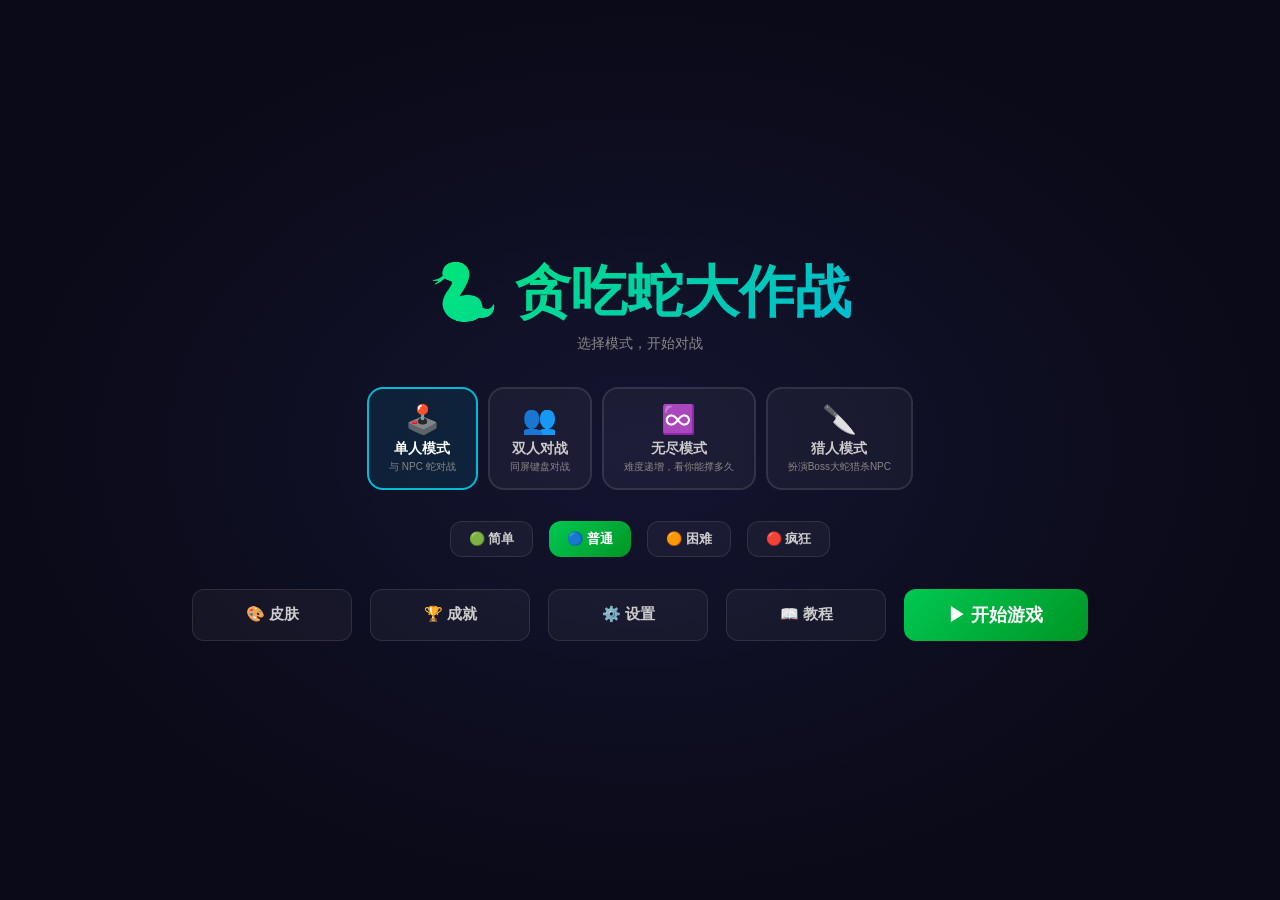
==== commit 37d8af3f: "更新了代码" ====
--- a/index.html
+++ b/index.html
@@ -109,9 +109,11 @@
 .stat-item{background:rgba(255,255,255,0.06);border:1px solid var(--border);border-radius:8px;padding:6px 12px;font-size:12px;color:#bbb;font-weight:500}
 
 /* Locked skin */
-.skin-card.locked{opacity:0.4;filter:grayscale(0.6)}
+.skin-card.locked{opacity:0.4;filter:grayscale(0.6);cursor:pointer}
 .skin-card.locked:hover{opacity:0.55}
 .skin-card.locked .skin-name::after{content:' 🔒';font-size:10px}
+/* Lock hint toast */
+.skin-lock-hint{position:fixed;z-index:60;pointer-events:none;background:rgba(10,10,30,0.94);border:1px solid rgba(255,215,0,0.25);border-radius:10px;padding:10px 16px;color:#ddd;font-size:12px;transform:translateX(-50%);white-space:nowrap;box-shadow:0 4px 18px rgba(0,0,0,0.55);transition:opacity .3s;animation:hint-in .25s ease-out;max-width:320px;text-align:center}
 
 /* Achievement popup */
 .ach-popup{position:fixed;top:60px;left:50%;transform:translateX(-50%);z-index:90;pointer-events:none;background:rgba(10,10,30,0.92);border:2px solid rgba(0,230,118,0.5);border-radius:14px;padding:12px 22px;display:flex;align-items:center;gap:12px;color:#fff;font-size:14px;box-shadow:0 6px 24px rgba(0,230,118,0.25);animation:combo-up 3s ease-out forwards;transition:opacity .4s}
@@ -119,6 +121,102 @@
 
 /* Event announcement */
 .event-announce{position:fixed;top:40px;left:50%;transform:translateX(-50%);z-index:85;pointer-events:none;background:rgba(10,10,30,0.9);border:2px solid #ffd740;border-radius:14px;padding:10px 24px;text-align:center;color:#fff;font-size:13px;box-shadow:0 4px 20px rgba(0,0,0,0.5);animation:combo-up 2.4s ease-out forwards;transition:opacity .4s}
+
+/* ===== Tutorial Panel ===== */
+#tutorial-panel{background:rgba(0,0,0,0.88);backdrop-filter:blur(14px);-webkit-backdrop-filter:blur(14px);overflow-y:auto;justify-content:flex-start;padding:30px 20px 40px}
+#tutorial-panel h2{color:#fff;font-size:26px;margin-bottom:16px;text-align:center}
+.tutorial-container{width:100%;max-width:680px;margin:0 auto}
+/* Tab bar */
+.tut-tabs{display:flex;gap:6px;justify-content:center;margin-bottom:20px;flex-wrap:wrap}
+.tut-tab{background:rgba(255,255,255,0.04);border:1px solid var(--border);color:var(--text-dim);padding:9px 14px;border-radius:10px;font-size:13px;font-weight:600;cursor:pointer;transition:all .2s;white-space:nowrap;font-family:inherit}
+.tut-tab:hover{background:rgba(255,255,255,0.08);color:#fff}
+.tut-tab.active{background:rgba(0,188,212,0.15);border-color:#00BCD4;color:#fff}
+/* Tab content */
+.tut-page{display:none;animation:tut-fadeIn .25s ease}
+.tut-page.active{display:block}
+@keyframes tut-fadeIn{from{opacity:0;transform:translateY(8px)}to{opacity:1;transform:translateY(0)}}
+/* Section cards */
+.tut-section{margin-bottom:16px}
+.tut-section-title{font-size:15px;font-weight:700;color:#fff;margin-bottom:8px;display:flex;align-items:center;gap:8px}
+.tut-cards{display:grid;grid-template-columns:repeat(auto-fill,minmax(190px,1fr));gap:8px}
+.tut-card{background:rgba(255,255,255,0.04);border:1px solid var(--border);border-radius:12px;padding:12px 14px;display:flex;align-items:flex-start;gap:10px;transition:all .2s}
+.tut-card:hover{background:rgba(255,255,255,0.07)}
+.tut-card .tc-icon{font-size:28px;flex-shrink:0;width:36px;text-align:center;line-height:1.2}
+.tut-card .tc-info{flex:1;min-width:0}
+.tut-card .tc-name{font-size:13px;font-weight:700;color:#fff;display:block}
+.tut-card .tc-desc{font-size:11px;color:var(--text-dim);line-height:1.5;margin-top:2px}
+.tut-card .tc-extra{font-size:10px;color:#888;margin-top:3px;display:flex;flex-wrap:wrap;gap:4px}
+.tut-card .tc-tag{display:inline-block;background:rgba(255,255,255,0.06);padding:2px 8px;border-radius:5px;font-size:10px;color:var(--text-dim)}
+.tut-tag-accent{color:#ffd740!important;background:rgba(255,215,64,0.1)!important}
+.tut-tag-danger{color:#ff5252!important;background:rgba(255,82,82,0.1)!important}
+.tut-tag-info{color:#40c4ff!important;background:rgba(64,196,255,0.1)!important}
+/* Full-width cards */
+.tut-cards-full .tut-card{grid-column:1/-1}
+/* Mode cards in tutorial */
+.tut-mode-list{display:flex;flex-direction:column;gap:8px}
+.tut-mode-card{background:rgba(255,255,255,0.04);border:1px solid var(--border);border-radius:12px;padding:14px 16px;display:flex;align-items:flex-start;gap:12px;transition:all .2s}
+.tut-mode-card:hover{background:rgba(255,255,255,0.07)}
+.tut-mode-card .tm-icon{font-size:36px;flex-shrink:0}
+.tut-mode-card .tm-name{font-size:14px;font-weight:700;color:#fff;display:block}
+.tut-mode-card .tm-desc{font-size:11px;color:var(--text-dim);line-height:1.5;margin-top:2px}
+.tut-mode-card .tm-tags{margin-top:4px;display:flex;flex-wrap:wrap;gap:4px}
+/* Difficulty table in tutorial */
+.tut-diff-grid{display:grid;grid-template-columns:repeat(auto-fill,minmax(140px,1fr));gap:8px}
+.tut-diff-card{background:rgba(255,255,255,0.04);border:1px solid var(--border);border-radius:10px;padding:10px 12px;text-align:center}
+.tut-diff-card .td-icon{font-size:24px;display:block;margin-bottom:2px}
+.tut-diff-card .td-name{font-size:13px;font-weight:700;color:#fff;display:block}
+.tut-diff-card .td-stats{font-size:10px;color:var(--text-dim);line-height:1.6;margin-top:3px}
+/* Achievement cards in tutorial */
+.tut-ach-grid{display:grid;grid-template-columns:repeat(auto-fill,minmax(180px,1fr));gap:8px}
+.tut-ach-card{background:rgba(255,255,255,0.04);border:1px solid var(--border);border-radius:10px;padding:10px 12px;display:flex;align-items:center;gap:10px}
+.tut-ach-card .ta-icon{font-size:28px;flex-shrink:0}
+.tut-ach-card .ta-name{font-size:12px;font-weight:700;color:#fff;display:block}
+.tut-ach-card .ta-desc{font-size:10px;color:var(--text-dim)}
+/* Close button */
+.tut-close{position:absolute;top:16px;right:20px;background:none;border:none;color:var(--text-dim);font-size:24px;cursor:pointer;padding:6px 10px;border-radius:8px;transition:all .2s;font-family:inherit;line-height:1}
+.tut-close:hover{color:#fff;background:rgba(255,255,255,0.08)}
+
+/* ===== Tutorial Skin List ===== */
+.tut-skin-list{display:flex;flex-direction:column;gap:10px}
+.tut-skin-row{display:flex;align-items:center;gap:14px;background:rgba(255,255,255,0.03);border:1px solid var(--border);border-radius:14px;padding:12px 16px;transition:all .2s}
+.tut-skin-row:hover{background:rgba(255,255,255,0.06)}
+/* Mini snake preview — simulates in-game look */
+.tut-skin-preview{position:relative;flex-shrink:0;width:72px;height:32px}
+.tut-skin-preview .s-body{position:absolute;top:8px;left:18px;width:50px;height:16px;border-radius:10px}
+.tut-skin-preview .s-head{position:absolute;top:3px;left:0;width:26px;height:26px;border-radius:50%}
+.tut-skin-preview .s-eye{position:absolute;top:9px;left:14px;width:7px;height:7px;background:#fff;border-radius:50%}
+.tut-skin-preview .s-pupil{position:absolute;top:10px;left:16px;width:3.5px;height:3.5px;background:#111;border-radius:50%}
+.tut-skin-preview .s-shine{position:absolute;top:5px;left:10px;width:5px;height:5px;background:rgba(255,255,255,0.4);border-radius:50%}
+/* Style-specific preview effects */
+.tut-skin-preview.style-neon .s-body{box-shadow:0 0 14px 3px var(--s-glow)}
+.tut-skin-preview.style-neon .s-head{box-shadow:0 0 14px 3px var(--s-glow)}
+.tut-skin-preview.style-pixel .s-body{border-radius:3px}
+.tut-skin-preview.style-pixel .s-head{border-radius:3px}
+.tut-skin-preview.style-metallic .s-body{background:linear-gradient(180deg,var(--s-head) 0%,var(--s-body) 30%,#fff 50%,var(--s-body) 70%,var(--s-dark) 100%)!important}
+.tut-skin-preview.style-metallic .s-head{background:linear-gradient(135deg,#fff 0%,var(--s-head) 40%,var(--s-dark) 100%)!important}
+.tut-skin-preview.style-dragon .s-head{box-shadow:0 0 10px 2px rgba(255,215,0,0.5)}
+.tut-skin-preview.style-dragon .s-body{background:linear-gradient(90deg,var(--s-head),var(--s-body),var(--s-dark))!important}
+.tut-skin-preview.style-dragon::after{content:'';position:absolute;top:-3px;left:6px;width:6px;height:8px;background:var(--s-head);border-radius:40% 40% 0 0;transform:rotate(-15deg)}
+.tut-skin-preview.style-dragon::before{content:'';position:absolute;top:-3px;left:15px;width:6px;height:8px;background:var(--s-head);border-radius:40% 40% 0 0;transform:rotate(15deg)}
+.tut-skin-preview.style-galaxy .s-body{background:linear-gradient(90deg,#4a0080,#7b2cbf,#c77dff,#7b2cbf)!important;box-shadow:0 0 8px 2px rgba(199,125,255,0.3)}
+.tut-skin-preview.style-galaxy .s-head{background:radial-gradient(circle at 40% 35%,#c77dff,#7b2cbf)!important}
+.tut-skin-preview.style-cartoon .s-body{border-radius:14px;border:2px solid rgba(255,255,255,0.2)}
+.tut-skin-preview.style-cartoon .s-head{border:2px solid rgba(255,255,255,0.2)}
+.tut-skin-preview.style-cartoon .s-eye{width:9px;height:9px;top:7px;left:13px;background:#fff}
+.tut-skin-preview.style-cartoon .s-pupil{width:5px;height:5px;top:8px;left:15px;background:#111}
+.tut-skin-preview.style-cartoon::after{content:'';position:absolute;top:18px;left:9px;width:8px;height:4px;border-bottom:2px solid rgba(0,0,0,0.3);border-radius:0 0 50% 50%}
+.tut-skin-preview.style-lava .s-body{background:linear-gradient(90deg,#ff8c00,#ff4500,#8b0000)!important;box-shadow:0 0 10px 2px rgba(255,69,0,0.4)}
+.tut-skin-preview.style-lava .s-head{background:radial-gradient(circle at 40% 35%,#ffcc00,#ff4500)!important}
+.tut-skin-preview.style-ice .s-body{background:linear-gradient(180deg,#e0ffff,#87ceeb,#4682b4)!important;box-shadow:0 0 8px 2px rgba(135,206,235,0.35)}
+.tut-skin-preview.style-ice .s-head{background:radial-gradient(circle at 40% 35%,#fff,#87ceeb)!important}
+/* Skin row info */
+.tut-skin-row .ts-info{flex:1;min-width:0}
+.tut-skin-row .ts-name{font-size:14px;font-weight:700;color:#fff;display:block}
+.tut-skin-row .ts-desc{font-size:11px;color:var(--text-dim);margin-top:1px}
+.tut-skin-row .ts-unlock{font-size:11px;margin-top:3px;display:flex;align-items:center;gap:5px}
+.tut-skin-row .ts-tag{display:inline-block;padding:2px 8px;border-radius:5px;font-size:10px}
+.tut-skin-row .ts-tag.free{background:rgba(0,230,118,0.12);color:#69f0ae}
+.tut-skin-row .ts-tag.locked{background:rgba(255,255,255,0.05);color:var(--text-dim)}
 
 @keyframes pulse-icon{0%,100%{transform:translateX(-50%) scale(1)}50%{transform:translateX(-50%) scale(1.2)}}
 @keyframes kill-in{from{transform:translateX(60px);opacity:0}to{transform:translateX(0);opacity:1}}
@@ -194,6 +292,7 @@
     <button class="btn" onclick="buildSkinGrid();showPanel('skin-panel')">🎨 皮肤</button>
     <button class="btn" onclick="showAchievementPanel()">🏆 成就</button>
     <button class="btn" onclick="showPanel('settings-panel')">⚙️ 设置</button>
+    <button class="btn" onclick="showTutorialPanel()">📖 教程</button>
     <button class="btn primary" onclick="startGame()">▶ 开始游戏</button>
   </div>
 </div>
@@ -243,6 +342,183 @@
   <button class="btn" onclick="confirmResetData()" style="margin-top:14px;color:#ff5252;border-color:#ff525244">🗑️ 清除所有数据</button>
 
   <button class="btn primary" onclick="hidePanel('settings-panel')" style="margin-top:10px">✓ 确认</button>
+</div>
+
+<!-- Tutorial -->
+<div id="tutorial-panel" class="panel hidden">
+  <button class="tut-close" onclick="hideTutorialPanel()">✕</button>
+  <h2>📖 新手指南</h2>
+  <div class="tutorial-container">
+    <div class="tut-tabs">
+      <button class="tut-tab active" onclick="switchTutorialTab('controls')">🎮 操作</button>
+      <button class="tut-tab" onclick="switchTutorialTab('modes')">🕹️ 模式</button>
+      <button class="tut-tab" onclick="switchTutorialTab('items')">🎒 道具</button>
+      <button class="tut-tab" onclick="switchTutorialTab('food')">🍎 食物</button>
+      <button class="tut-tab" onclick="switchTutorialTab('mechanics')">⚙️ 机制</button>
+      <button class="tut-tab" onclick="switchTutorialTab('skins')">🎨 皮肤 & 成就</button>
+    </div>
+
+    <!-- Tab: 操作 -->
+    <div class="tut-page active" data-tut="controls">
+      <div class="tut-section">
+        <div class="tut-section-title">🖱️ 移动控制</div>
+        <div class="tut-cards">
+          <div class="tut-card"><span class="tc-icon">🖱️</span><div class="tc-info"><span class="tc-name">鼠标模式</span><span class="tc-desc">移动鼠标控制蛇的方向，蛇头始终朝向光标位置</span><span class="tc-tag tut-tag-info">默认</span></div></div>
+          <div class="tut-card"><span class="tc-icon">⌨️</span><div class="tc-info"><span class="tc-name">键盘模式</span><span class="tc-desc">方向键 ↑↓←→ 控制移动，8方向精准操控</span><span class="tc-tag">设置切换</span></div></div>
+          <div class="tut-card"><span class="tc-icon">📱</span><div class="tc-info"><span class="tc-name">虚拟摇杆</span><span class="tc-desc">手机端自动启用，左半屏滑动操控方向</span><span class="tc-tag tut-tag-info">自动</span></div></div>
+          <div class="tut-card"><span class="tc-icon">👥</span><div class="tc-info"><span class="tc-name">双人模式 P2</span><span class="tc-desc">W A S D 移动 + Tab 加速，同屏对战</span></div></div>
+        </div>
+      </div>
+      <div class="tut-section">
+        <div class="tut-section-title">⚡ 加速 (Boost)</div>
+        <div class="tut-cards">
+          <div class="tut-card"><span class="tc-icon">␣</span><div class="tc-info"><span class="tc-name">空格 / Shift</span><span class="tc-desc">按住加速，速度从 175 → 320，消耗燃料</span><span class="tc-tag tut-tag-accent">核心操作</span></div></div>
+          <div class="tut-card"><span class="tc-icon">🔋</span><div class="tc-info"><span class="tc-name">燃料管理</span><span class="tc-desc">上限 3 秒，自动回复 0.35/秒。猎人模式 ×3 倍</span></div></div>
+          <div class="tut-card"><span class="tc-icon">📱</span><div class="tc-info"><span class="tc-name">手机 Boost</span><span class="tc-desc">按住右下角 BOOST 按钮即可加速</span></div></div>
+        </div>
+      </div>
+      <div class="tut-section">
+        <div class="tut-section-title">⌨️ 快捷键</div>
+        <div class="tut-cards">
+          <div class="tut-card"><span class="tc-icon">P</span><div class="tc-info"><span class="tc-name">暂停 / 继续</span><span class="tc-desc">游戏中按 P 键暂停或恢复</span></div></div>
+          <div class="tut-card"><span class="tc-icon">Esc</span><div class="tc-info"><span class="tc-name">返回主页</span><span class="tc-desc">游戏进行中按 Esc 直接退出</span></div></div>
+        </div>
+      </div>
+    </div>
+
+    <!-- Tab: 模式 -->
+    <div class="tut-page" data-tut="modes">
+      <div class="tut-mode-list">
+        <div class="tut-mode-card"><span class="tm-icon">🕹️</span><div class="tc-info"><span class="tm-name">单人模式</span><span class="tm-desc">经典对战，与 10 条 NPC 蛇同场竞技。限时 180 秒，按分数排名。</span><div class="tm-tags"><span class="tc-tag">限时3分钟</span><span class="tc-tag">缩圈机制</span><span class="tc-tag">难度可选</span></div></div></div>
+        <div class="tut-mode-card"><span class="tm-icon">👥</span><div class="tc-info"><span class="tm-name">双人对战</span><span class="tm-desc">两名玩家同屏对战 + NPC。P1 鼠标/键盘，P2 用 WASD + Tab 加速。</span><div class="tm-tags"><span class="tc-tag">限时3分钟</span><span class="tc-tag">同屏对战</span></div></div></div>
+        <div class="tut-mode-card"><span class="tm-icon">♾️</span><div class="tc-info"><span class="tm-name">无尽模式</span><span class="tm-desc">没有时间限制，难度持续递增。每 60s 增加 2 个 NPC + 提速 5%。活到最后的才是赢家！</span><div class="tm-tags"><span class="tc-tag">无限时长</span><span class="tc-tag">难度递增</span><span class="tc-tag">随机事件</span></div></div></div>
+        <div class="tut-mode-card"><span class="tm-icon">🔪</span><div class="tc-info"><span class="tm-name">猎人模式</span><span class="tm-desc">你扮演 Boss！初始 200 段身体，1.5x 永久加速，3 倍燃料。所有 NPC 见你就跑。120 秒内尽可能多杀！</span><div class="tm-tags"><span class="tc-tag tut-tag-accent">Boss体验</span><span class="tc-tag">200段开局</span><span class="tc-tag">限时120秒</span></div></div></div>
+      </div>
+      <div class="tut-section" style="margin-top:16px">
+        <div class="tut-section-title">📊 难度选择</div>
+        <div class="tut-diff-grid">
+          <div class="tut-diff-card"><span class="td-icon">🟢</span><span class="td-name">简单</span><span class="td-stats">6 NPC<br>速度 90-150<br>初始长度 22<br>食物 ×1.3</span></div>
+          <div class="tut-diff-card"><span class="td-icon">🔵</span><span class="td-name">普通</span><span class="td-stats">10 NPC<br>速度 120-260<br>初始长度 16<br>食物 ×1.1</span></div>
+          <div class="tut-diff-card"><span class="td-icon">🟠</span><span class="td-name">困难</span><span class="td-stats">13 NPC<br>速度 170-290<br>初始长度 12<br>食物 ×0.95</span></div>
+          <div class="tut-diff-card"><span class="td-icon">🔴</span><span class="td-name">疯狂</span><span class="td-stats">16 NPC<br>速度 210-330<br>初始长度 9<br>全部Aggressive</span></div>
+        </div>
+      </div>
+    </div>
+
+    <!-- Tab: 道具 -->
+    <div class="tut-page" data-tut="items">
+      <div class="tut-cards">
+        <div class="tut-card"><span class="tc-icon">⚡</span><div class="tc-info"><span class="tc-name">加速</span><span class="tc-desc">速度翻倍，持续 5 秒。适合追杀和逃生</span><span class="tc-tag tut-tag-accent">5秒</span></div></div>
+        <div class="tut-card"><span class="tc-icon">🛡️</span><div class="tc-info"><span class="tc-name">护盾</span><span class="tc-desc">免疫一次致命碰撞！被撞后护盾破碎抵消伤害</span><span class="tc-tag tut-tag-info">8秒</span><span class="tc-tag tut-tag-accent">保命神器</span></div></div>
+        <div class="tut-card"><span class="tc-icon">🧲</span><div class="tc-info"><span class="tc-name">磁铁</span><span class="tc-desc">自动吸引附近食物，拾取范围 ×3.5 倍</span><span class="tc-tag tut-tag-info">6秒</span></div></div>
+        <div class="tut-card"><span class="tc-icon">👻</span><div class="tc-info"><span class="tc-name">幽灵</span><span class="tc-desc">可以穿过其他蛇的身体，不会碰撞死亡！</span><span class="tc-tag tut-tag-info">5秒</span><span class="tc-tag tut-tag-accent">无敌穿透</span></div></div>
+      </div>
+      <div class="tut-section" style="margin-top:14px">
+        <div class="tut-section-title">💡 道具小知识</div>
+        <div class="tut-cards tut-cards-full">
+          <div class="tut-card"><span class="tc-icon">📌</span><div class="tc-info"><span class="tc-name">刷新规律</span><span class="tc-desc">每 18-30 秒在地图随机位置刷新一个，最多同时存在 3 个。只有玩家可以拾取，NPC 也会朝道具移动拦截。</span></div></div>
+        </div>
+      </div>
+    </div>
+
+    <!-- Tab: 食物 -->
+    <div class="tut-page" data-tut="food">
+      <div class="tut-cards">
+        <div class="tut-card"><span class="tc-icon">🟠🔴🟡</span><div class="tc-info"><span class="tc-name">普通食物</span><span class="tc-desc">彩色圆点，10-25 分。地图保持 150 个，吃完自动补充</span><span class="tc-tag">基础</span></div></div>
+        <div class="tut-card"><span class="tc-icon">🥇</span><div class="tc-info"><span class="tc-name">金色食物</span><span class="tc-desc">金色发光，50 分。吃掉获得 2.5 秒加速效果！出现概率 4%</span><span class="tc-tag tut-tag-accent">稀有</span></div></div>
+        <div class="tut-card"><span class="tc-icon">🍆</span><div class="tc-info"><span class="tc-name">高风险食物</span><span class="tc-desc">紫色大圆发光，200 分！但会暴露位置 5 秒 + 减速 2 秒。出现概率 2%</span><span class="tc-tag tut-tag-accent">200分</span><span class="tc-tag tut-tag-danger">高风险</span></div></div>
+        <div class="tut-card"><span class="tc-icon">💀➡️🍖</span><div class="tc-info"><span class="tc-name">击杀掉落</span><span class="tc-desc">击杀蛇后掉落大量食物（25-55 分/个），颜色为被杀蛇的 glow 色</span><span class="tc-tag">掉落</span></div></div>
+      </div>
+      <div class="tut-section" style="margin-top:14px">
+        <div class="tut-section-title">🔥 Combo 连击</div>
+        <div class="tut-cards tut-cards-full">
+          <div class="tut-card"><span class="tc-icon">🔥</span><div class="tc-info"><span class="tc-name">连续吃食物触发连击</span><span class="tc-desc">4 秒内连续吃食物累积 Combo，每 3 连击 +0.5x 分数倍率，最高 5x！达成 8x Combo 还能解锁成就和皮肤。</span><span class="tc-tag tut-tag-accent">最高5倍分数</span></div></div>
+        </div>
+      </div>
+    </div>
+
+    <!-- Tab: 机制 -->
+    <div class="tut-page" data-tut="mechanics">
+      <div class="tut-section">
+        <div class="tut-section-title">⏱️ 缩圈（Battle Royale）</div>
+        <div class="tut-cards tut-cards-full">
+          <div class="tut-card"><span class="tc-icon">🔴</span><div class="tc-info"><span class="tc-name">最后 60 秒开始收缩，最后 10 秒仅剩 40% 安全区</span><span class="tc-desc">红色边界线向内收缩，越界立即死亡。仅限单人/双人模式。注意小地图红色危险区域！</span><span class="tc-tag tut-tag-danger">越界即死</span></div></div>
+        </div>
+      </div>
+      <div class="tut-section">
+        <div class="tut-section-title">👑 悬赏系统</div>
+        <div class="tut-cards tut-cards-full">
+          <div class="tut-card"><span class="tc-icon">👑</span><div class="tc-info"><span class="tc-name">全场最高分蛇头顶出现金色王冠</span><span class="tc-desc">击杀悬赏蛇获得 3 倍分数奖励！但如果你是悬赏蛇，所有 NPC 都会盯上你……小地图上悬赏蛇显示为金色大点。</span><span class="tc-tag tut-tag-accent">3倍击杀分</span></div></div>
+        </div>
+      </div>
+      <div class="tut-section">
+        <div class="tut-section-title">🎲 随机事件</div>
+        <div class="tut-cards">
+          <div class="tut-card"><span class="tc-icon">🌧️</span><div class="tc-info"><span class="tc-name">食物雨</span><span class="tc-desc">地图降下 30 个额外食物</span><span class="tc-tag">12秒</span></div></div>
+          <div class="tut-card"><span class="tc-icon">⚡</span><div class="tc-info"><span class="tc-name">速度狂潮</span><span class="tc-desc">所有蛇 ×1.5 速，Boost 不耗燃料</span><span class="tc-tag tut-tag-accent">10秒</span></div></div>
+          <div class="tut-card"><span class="tc-icon">👻</span><div class="tc-info"><span class="tc-name">幽灵时刻</span><span class="tc-desc">所有蛇获得穿身能力</span><span class="tc-tag tut-tag-info">8秒</span></div></div>
+          <div class="tut-card"><span class="tc-icon">🧲</span><div class="tc-info"><span class="tc-name">磁暴</span><span class="tc-desc">食物缓慢移向最近的蛇</span><span class="tc-tag">10秒</span></div></div>
+          <div class="tut-card"><span class="tc-icon">💀</span><div class="tc-info"><span class="tc-name">末日边缘</span><span class="tc-desc">地图四周出现致命红色区域</span><span class="tc-tag tut-tag-danger">12秒</span></div></div>
+        </div>
+      </div>
+      <div class="tut-section">
+        <div class="tut-section-title">🤖 NPC 性格</div>
+        <div class="tut-cards">
+          <div class="tut-card"><span class="tc-icon">🔴</span><div class="tc-info"><span class="tc-name">猎手 Hunter</span><span class="tc-desc">主动追击小蛇，预判走位。吃爽了/刚杀了蛇/体型前3时触发</span></div></div>
+          <div class="tut-card"><span class="tc-icon">🟡</span><div class="tc-info"><span class="tc-name">清道夫 Scavenger</span><span class="tc-desc">避开威胁，攻击弱小猎物，寻找道具和食物</span></div></div>
+          <div class="tut-card"><span class="tc-icon">🟢</span><div class="tc-info"><span class="tc-name">幸存者 Survivor</span><span class="tc-desc">逃跑优先，远离一切威胁。差点被杀死时强制切换</span></div></div>
+          <div class="tut-card"><span class="tc-icon">⚪</span><div class="tc-info"><span class="tc-name">均衡 Balanced</span><span class="tc-desc">随机应变，综合判断局势做出最优选择</span></div></div>
+        </div>
+      </div>
+    </div>
+
+    <!-- Tab: 皮肤 & 成就 -->
+    <div class="tut-page" data-tut="skins">
+      <div class="tut-section">
+        <div class="tut-section-title">🎨 皮肤图鉴 <span style="font-size:11px;color:var(--text-dim);font-weight:400">— 共 16 款，达成成就即可解锁</span></div>
+        <div class="tut-skin-list">
+          <!-- 默认解锁 -->
+          <div class="tut-skin-row"><div class="tut-skin-preview"><div class="s-head" style="background:#00c853"></div><div class="s-body" style="background:#00E676"></div><div class="s-eye"></div><div class="s-pupil"></div><div class="s-shine"></div></div><div class="ts-info"><span class="ts-name">🟢 翠绿</span><span class="ts-desc">经典风格 · 默认蛇皮</span></div><span class="ts-tag free">默认解锁</span></div>
+          <div class="tut-skin-row"><div class="tut-skin-preview"><div class="s-head" style="background:#2979ff"></div><div class="s-body" style="background:#448aff"></div><div class="s-eye"></div><div class="s-pupil"></div><div class="s-shine"></div></div><div class="ts-info"><span class="ts-name">🔵 海洋</span><span class="ts-desc">经典风格 · 深邃海蓝</span></div><span class="ts-tag free">默认解锁</span></div>
+          <div class="tut-skin-row"><div class="tut-skin-preview"><div class="s-head" style="background:#f06292"></div><div class="s-body" style="background:#ff80ab"></div><div class="s-eye"></div><div class="s-pupil"></div><div class="s-shine"></div></div><div class="ts-info"><span class="ts-name">🩷 粉红</span><span class="ts-desc">经典风格 · 甜美粉色</span></div><span class="ts-tag free">默认解锁</span></div>
+          <div class="tut-skin-row"><div class="tut-skin-preview"><div class="s-head" style="background:#ffc400"></div><div class="s-body" style="background:#ffd740"></div><div class="s-eye"></div><div class="s-pupil"></div><div class="s-shine"></div></div><div class="ts-info"><span class="ts-name">🟡 金色</span><span class="ts-desc">经典风格 · 闪耀金色</span></div><span class="ts-tag free">默认解锁</span></div>
+          <div class="tut-skin-row"><div class="tut-skin-preview"><div class="s-head" style="background:#7c4dff"></div><div class="s-body" style="background:#b388ff"></div><div class="s-eye"></div><div class="s-pupil"></div><div class="s-shine"></div></div><div class="ts-info"><span class="ts-name">🟣 紫韵</span><span class="ts-desc">经典风格 · 梦幻紫色</span></div><span class="ts-tag free">默认解锁</span></div>
+          <!-- 成就解锁 - 经典 -->
+          <div class="tut-skin-row"><div class="tut-skin-preview"><div class="s-head" style="background:#ff1744"></div><div class="s-body" style="background:#ff5252"></div><div class="s-eye"></div><div class="s-pupil"></div><div class="s-shine"></div></div><div class="ts-info"><span class="ts-name">🔴 赤焰</span><span class="ts-desc">经典风格 · 烈焰红色</span><div class="ts-unlock">🔓 达成 <b>💀 首杀</b> 解锁</div></div><span class="ts-tag locked">🔒 锁定</span></div>
+          <div class="tut-skin-row"><div class="tut-skin-preview"><div class="s-head" style="background:#00e5ff"></div><div class="s-body" style="background:#18ffff"></div><div class="s-eye"></div><div class="s-pupil"></div><div class="s-shine"></div></div><div class="ts-info"><span class="ts-name">🔵 冰霜</span><span class="ts-desc">经典风格 · 极寒青色</span><div class="ts-unlock">🔓 达成 <b>🔰 新手蛇</b> 解锁</div></div><span class="ts-tag locked">🔒 锁定</span></div>
+          <div class="tut-skin-row"><div class="tut-skin-preview"><div class="s-head" style="background:#ff6d00"></div><div class="s-body" style="background:#ff9100"></div><div class="s-eye"></div><div class="s-pupil"></div><div class="s-shine"></div></div><div class="ts-info"><span class="ts-name">🟠 甜橙</span><span class="ts-desc">经典风格 · 温暖橙色</span><div class="ts-unlock">🔓 达成 <b>👑 王者</b> 解锁</div></div><span class="ts-tag locked">🔒 锁定</span></div>
+          <!-- 成就解锁 - 特效 -->
+          <div class="tut-skin-row"><div class="tut-skin-preview style-neon" style="--s-glow:#00ffff"><div class="s-head" style="background:#e0ffff"></div><div class="s-body" style="background:#00ffff"></div><div class="s-eye"></div><div class="s-pupil"></div><div class="s-shine"></div></div><div class="ts-info"><span class="ts-name">💜 霓虹</span><span class="ts-desc">霓虹特效 · 发光粒子拖尾</span><div class="ts-unlock">🔓 达成 <b>🗡️ 巨人杀手</b> 解锁</div></div><span class="ts-tag locked">🔒 锁定</span></div>
+          <div class="tut-skin-row"><div class="tut-skin-preview style-pixel"><div class="s-head" style="background:#00c853"></div><div class="s-body" style="background:#00E676"></div><div class="s-eye"></div><div class="s-pupil"></div><div class="s-shine"></div></div><div class="ts-info"><span class="ts-name">🟩 像素</span><span class="ts-desc">像素方块风 · 复古游戏感</span><div class="ts-unlock">🔓 达成 <b>🍽️ 大胃王</b> 解锁</div></div><span class="ts-tag locked">🔒 锁定</span></div>
+          <div class="tut-skin-row"><div class="tut-skin-preview style-metallic" style="--s-body:#c0c0c0;--s-head:#e8e8e8;--s-dark:#505050"><div class="s-head" style="background:linear-gradient(135deg,#fff,#e8e8e8,#505050)"></div><div class="s-body" style="background:linear-gradient(180deg,#e8e8e8,#c0c0c0,#fff,#c0c0c0,#505050)"></div><div class="s-eye"></div><div class="s-pupil"></div><div class="s-shine"></div></div><div class="ts-info"><span class="ts-name">⚪ 铬银</span><span class="ts-desc">金属质感 · 铬合金光泽</span><div class="ts-unlock">🔓 达成 <b>🛡️ 坚不可摧</b> 解锁</div></div><span class="ts-tag locked">🔒 锁定</span></div>
+          <!-- 成就解锁 - 特殊 -->
+          <div class="tut-skin-row"><div class="tut-skin-preview style-dragon" style="--s-body:#ffd700;--s-head:#ffe566;--s-dark:#b8860b"><div class="s-head" style="background:radial-gradient(circle at 40% 35%,#ffe566,#ffd700,#b8860b)"></div><div class="s-body" style="background:linear-gradient(90deg,#ffe566,#ffd700,#b8860b)"></div><div class="s-eye"></div><div class="s-pupil"></div><div class="s-shine"></div></div><div class="ts-info"><span class="ts-name">🐉 金龙</span><span class="ts-desc">龙鳞纹理 · 龙角 + 竖瞳</span><div class="ts-unlock">🔓 达成 <b>🌊 无双</b> 解锁</div></div><span class="ts-tag locked">🔒 锁定</span></div>
+          <div class="tut-skin-row"><div class="tut-skin-preview style-galaxy"><div class="s-head" style="background:radial-gradient(circle at 40% 35%,#c77dff,#7b2cbf)"></div><div class="s-body" style="background:linear-gradient(90deg,#4a0080,#7b2cbf,#c77dff,#7b2cbf)"></div><div class="s-eye"></div><div class="s-pupil"></div><div class="s-shine"></div></div><div class="ts-info"><span class="ts-name">🌌 星河</span><span class="ts-desc">星空闪烁 · 星球环特效</span><div class="ts-unlock">🔓 达成 <b>💯 百分</b> 解锁</div></div><span class="ts-tag locked">🔒 锁定</span></div>
+          <div class="tut-skin-row"><div class="tut-skin-preview style-cartoon"><div class="s-head" style="background:#ffb6c1;border:2px solid rgba(255,255,255,0.2)"></div><div class="s-body" style="background:#ff69b4;border:2px solid rgba(255,255,255,0.2)"></div><div class="s-eye"></div><div class="s-pupil"></div><div class="s-shine"></div></div><div class="ts-info"><span class="ts-name">🍬 糖果</span><span class="ts-desc">卡通可爱风 · 大眼 + 微笑</span><div class="ts-unlock">🔓 达成 <b>⚡ 极速</b> 解锁</div></div><span class="ts-tag locked">🔒 锁定</span></div>
+          <!-- 成就解锁 - 元素 -->
+          <div class="tut-skin-row"><div class="tut-skin-preview style-lava"><div class="s-head" style="background:radial-gradient(circle at 40% 35%,#ffcc00,#ff4500)"></div><div class="s-body" style="background:linear-gradient(90deg,#ff8c00,#ff4500,#8b0000)"></div><div class="s-eye"></div><div class="s-pupil"></div><div class="s-shine"></div></div><div class="ts-info"><span class="ts-name">🌋 熔岩</span><span class="ts-desc">熔岩流动 · 裂缝纹理</span><div class="ts-unlock">🔓 达成 <b>🔥 连击大师</b> 解锁</div></div><span class="ts-tag locked">🔒 锁定</span></div>
+          <div class="tut-skin-row"><div class="tut-skin-preview style-ice"><div class="s-head" style="background:radial-gradient(circle at 40% 35%,#fff,#87ceeb)"></div><div class="s-body" style="background:linear-gradient(180deg,#e0ffff,#87ceeb,#4682b4)"></div><div class="s-eye"></div><div class="s-pupil"></div><div class="s-shine"></div></div><div class="ts-info"><span class="ts-name">❄️ 冰晶</span><span class="ts-desc">冰晶质感 · 六边形钻石眼</span><div class="ts-unlock">🔓 达成 <b>⏱️ 马拉松</b> 解锁</div></div><span class="ts-tag locked">🔒 锁定</span></div>
+        </div>
+      </div>
+      <div class="tut-section">
+        <div class="tut-section-title">🏆 成就列表 <span style="font-size:11px;color:var(--text-dim);font-weight:400">— 共 12 项</span></div>
+        <div class="tut-ach-grid">
+          <div class="tut-ach-card"><span class="ta-icon">🔰</span><div><span class="ta-name">新手蛇</span><span class="ta-desc">完成第一局游戏</span></div></div>
+          <div class="tut-ach-card"><span class="ta-icon">💀</span><div><span class="ta-name">首杀</span><span class="ta-desc">击杀一条蛇</span></div></div>
+          <div class="tut-ach-card"><span class="ta-icon">🔥</span><div><span class="ta-name">连击大师</span><span class="ta-desc">达成 8x Combo</span></div></div>
+          <div class="tut-ach-card"><span class="ta-icon">👑</span><div><span class="ta-name">王者</span><span class="ta-desc">单局排名第一</span></div></div>
+          <div class="tut-ach-card"><span class="ta-icon">🗡️</span><div><span class="ta-name">巨人杀手</span><span class="ta-desc">击杀 > 你 2x 的蛇</span></div></div>
+          <div class="tut-ach-card"><span class="ta-icon">⚡</span><div><span class="ta-name">极速</span><span class="ta-desc">Boost 状态下击杀</span></div></div>
+          <div class="tut-ach-card"><span class="ta-icon">🛡️</span><div><span class="ta-name">坚不可摧</span><span class="ta-desc">护盾挡致命碰撞</span></div></div>
+          <div class="tut-ach-card"><span class="ta-icon">🌊</span><div><span class="ta-name">无双</span><span class="ta-desc">一局击杀 5 条蛇</span></div></div>
+          <div class="tut-ach-card"><span class="ta-icon">💯</span><div><span class="ta-name">百分</span><span class="ta-desc">单局得分 > 2000</span></div></div>
+          <div class="tut-ach-card"><span class="ta-icon">⏱️</span><div><span class="ta-name">马拉松</span><span class="ta-desc">存活满 180 秒</span></div></div>
+          <div class="tut-ach-card"><span class="ta-icon">🍽️</span><div><span class="ta-name">大胃王</span><span class="ta-desc">累计吃 500 食物</span></div></div>
+          <div class="tut-ach-card"><span class="ta-icon">🎯</span><div><span class="ta-name">赏金猎人</span><span class="ta-desc">击杀悬赏蛇</span></div></div>
+        </div>
+      </div>
+    </div>
+  </div>
 </div>
 
 <!-- Game Over -->
@@ -4010,9 +4286,29 @@
     d.appendChild(nm);
     if (!sk.locked) {
       d.onclick = () => { playerSkin = sk; saveSetting('skin', sk.id); buildSkinGrid(); };
+    } else {
+      d.onclick = () => showSkinLockHint(sk, d);
     }
     g.appendChild(d);
   });
+}
+
+function showSkinLockHint(skin, element) {
+  // Remove any existing hint
+  document.querySelectorAll('.skin-lock-hint').forEach(el => el.remove());
+  // Find the required achievement
+  const ach = ACHIEVEMENTS.find(a => a.id === skin.unlockAch);
+  if (!ach) return;
+  const hint = document.createElement('div');
+  hint.className = 'skin-lock-hint';
+  hint.innerHTML = `<span style="font-size:16px">🔒</span> 达成 <b>${ach.icon} ${ach.name}</b> 后解锁<span style="color:var(--text-dim);margin-left:4px">— ${ach.desc}</span>`;
+  document.body.appendChild(hint);
+  // Position under the skin card
+  const rect = element.getBoundingClientRect();
+  hint.style.left = rect.left + rect.width / 2 + 'px';
+  hint.style.top = (rect.bottom + 8) + 'px';
+  // Fade out
+  setTimeout(() => { hint.style.opacity = '0'; setTimeout(() => hint.remove(), 300); }, 2200);
 }
 // buildSkinGrid() called from init() after all modules loaded
 
@@ -4442,7 +4738,7 @@
   // Fade out home panel with transition
   const homePanel = document.getElementById('home');
   const startAfterFade = () => {
-    ['home', 'skin-panel', 'settings-panel', 'game-over-panel'].forEach(id => hidePanel(id));
+    ['home', 'skin-panel', 'settings-panel', 'game-over-panel', 'tutorial-panel', 'achievements-panel'].forEach(id => hidePanel(id));
     homePanel.classList.remove('fading');
     document.getElementById('hud').classList.remove('hidden');
     document.getElementById('hud-fuel').classList.remove('hidden');
@@ -4625,6 +4921,25 @@
 }
 function hideAchievementPanel() {
   hidePanel('achievements-panel');
+}
+
+// ---- Tutorial Panel ----
+function showTutorialPanel() {
+  showPanel('tutorial-panel');
+  // Reset to first tab
+  switchTutorialTab('controls');
+  document.querySelectorAll('.tut-tab').forEach((t, i) => t.classList.toggle('active', i === 0));
+}
+function hideTutorialPanel() {
+  hidePanel('tutorial-panel');
+}
+function switchTutorialTab(name) {
+  document.querySelectorAll('.tut-tab').forEach(t => t.classList.remove('active'));
+  document.querySelectorAll('.tut-page').forEach(p => p.classList.remove('active'));
+  const tab = document.querySelector(`.tut-tab[onclick*="${name}"]`);
+  const page = document.querySelector(`.tut-page[data-tut="${name}"]`);
+  if (tab) tab.classList.add('active');
+  if (page) page.classList.add('active');
 }
 
 // === 31_achieve.js ===
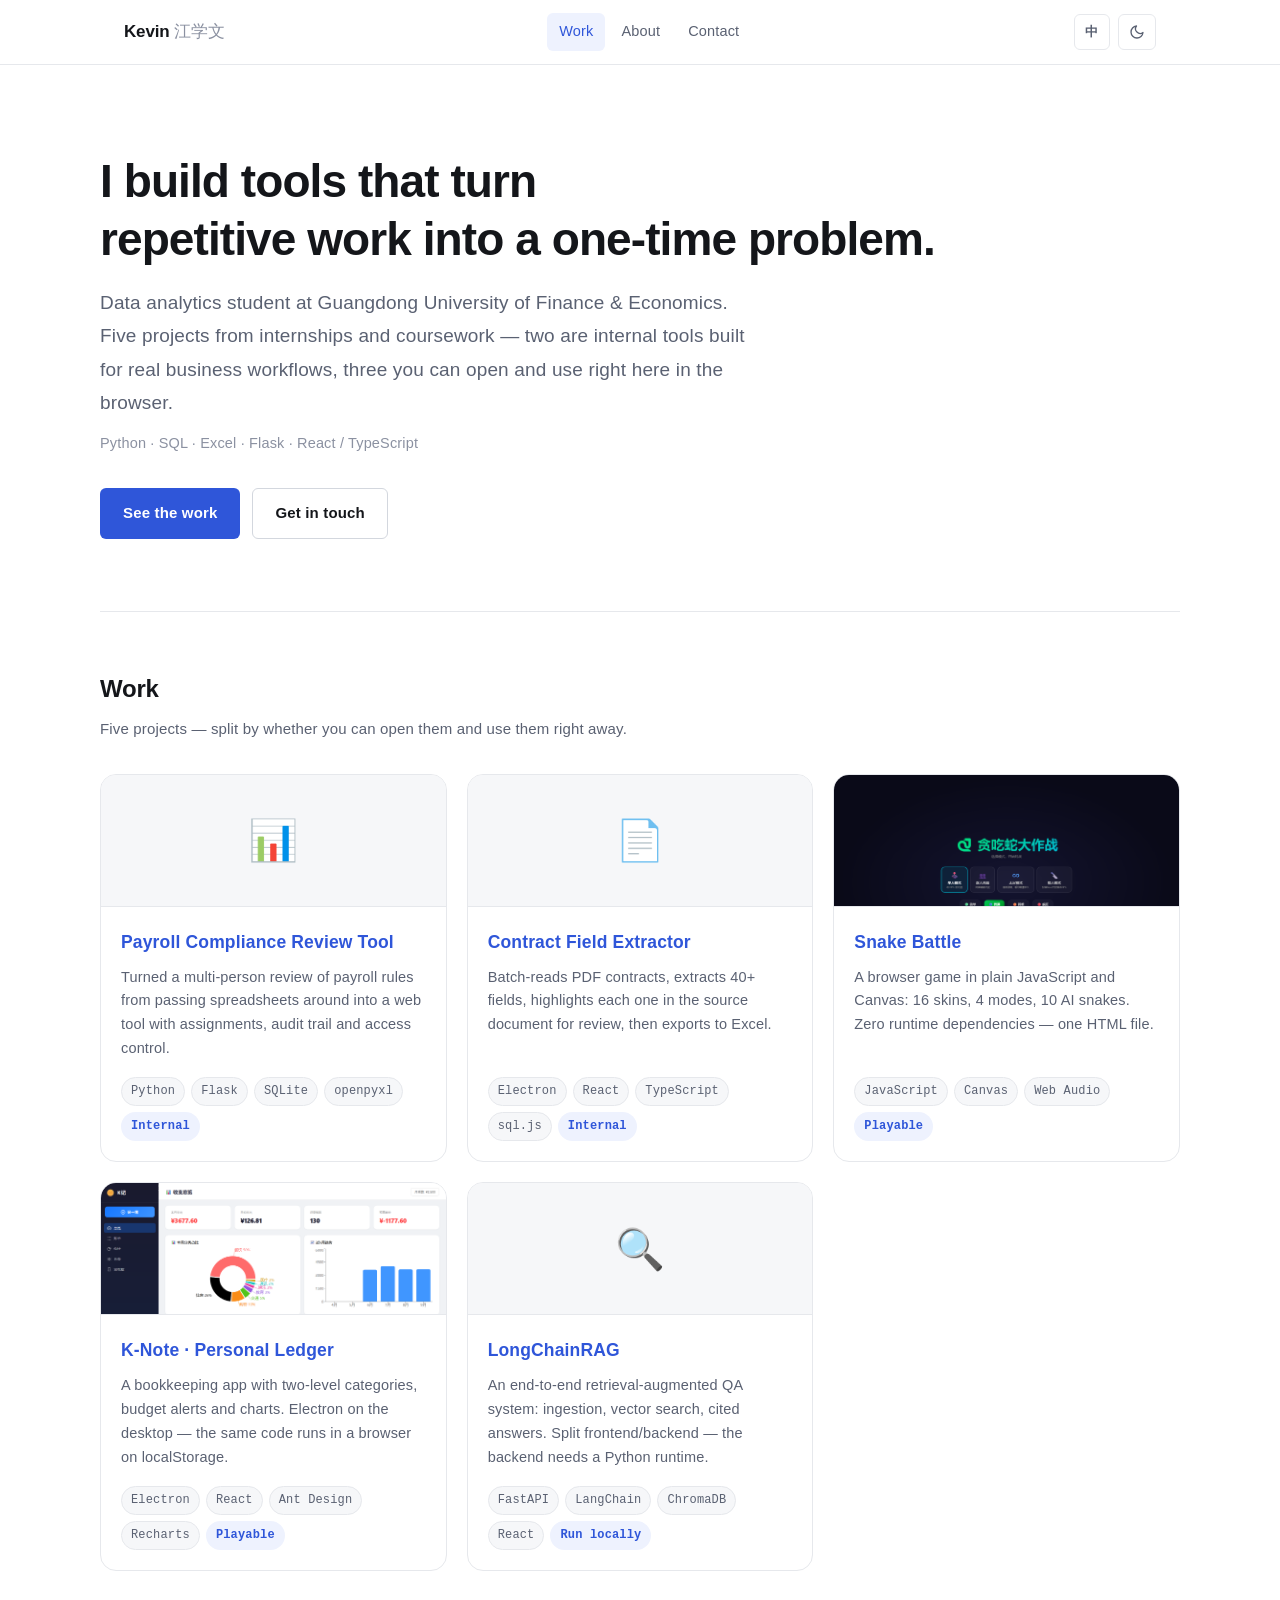
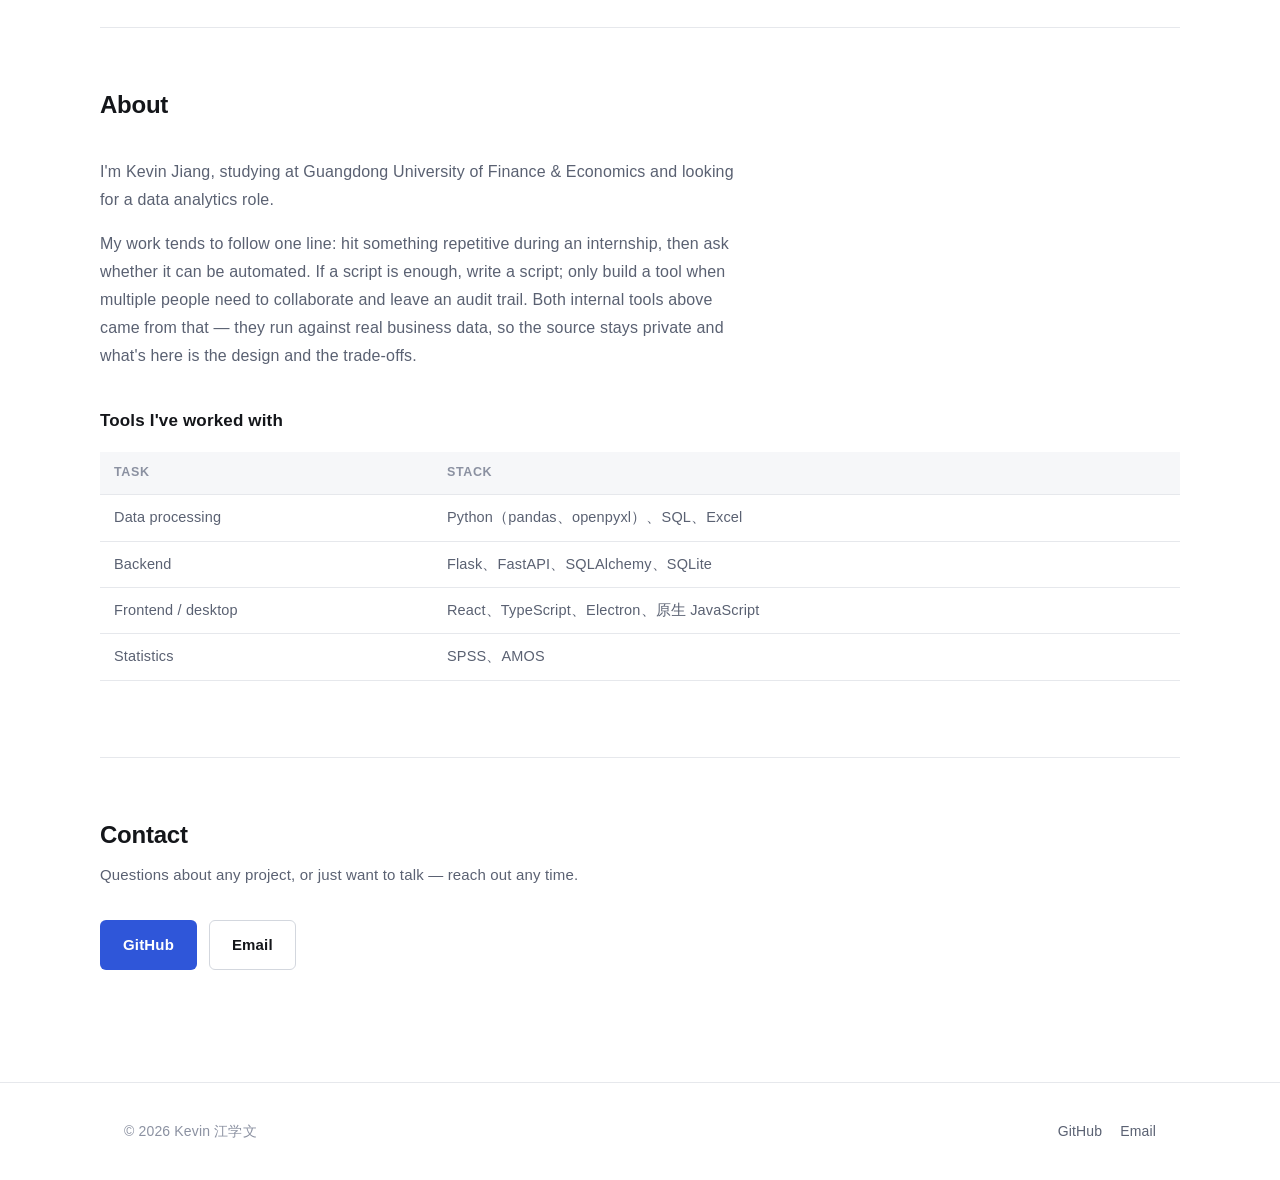
==== commit 4aa39d6d: "feat: 个人作品集网站 —— 首页 + 5 个作品详情页 + 2 个可玩 demo 这个仓库原本是贪吃蛇游戏的存放处，但 Kevinsssss-boop.github.io 这个仓库名的 意义是「" ====
--- a/index.html
+++ b/index.html
@@ -1,5315 +1,242 @@
 <!DOCTYPE html>
-<html lang="zh-CN">
+<html lang="zh-CN" data-lang="zh" data-theme="light">
 <head>
 <meta charset="UTF-8">
-<meta name="viewport" content="width=device-width, initial-scale=1.0, maximum-scale=1.0, user-scalable=no, viewport-fit=cover">
-<title>🐍 贪吃蛇大作战</title>
-<style>
-*,*::before,*::after{margin:0;padding:0;box-sizing:border-box}
-:root{--bg:#0a0a18;--surface:rgba(255,255,255,0.04);--border:rgba(255,255,255,0.1);--text:#ccc;--text-dim:#888;--accent:#00E676;--danger:#ff5252}
-body{background:var(--bg);font-family:'PingFang SC','Microsoft YaHei',sans-serif;overflow:hidden;user-select:none;-webkit-user-select:none;touch-action:none;-webkit-tap-highlight-color:transparent;color:var(--text)}
-canvas#game{display:block;position:fixed;top:0;left:0;z-index:1}
-canvas#minimap{position:fixed;bottom:12px;right:12px;border:2px solid var(--border);border-radius:10px;z-index:40;pointer-events:none;opacity:0.75}
-
-/* Panels */
-.panel{position:fixed;top:0;left:0;width:100%;height:100%;display:flex;flex-direction:column;align-items:center;justify-content:center;z-index:50;pointer-events:auto;transition:opacity .35s ease,visibility .35s ease}
-.panel.hidden{opacity:0;visibility:hidden;pointer-events:none}
-#home.fading{opacity:0;pointer-events:none}
-.hidden{display:none!important}
-#home{background:radial-gradient(ellipse at center,#141430 0%,#0a0a18 70%)}
-#home h1{font-size:clamp(36px,6vw,56px);font-weight:900;margin-bottom:4px;background:linear-gradient(135deg,#00E676,#00BCD4);-webkit-background-clip:text;-webkit-text-fill-color:transparent;background-clip:text}
-#home .sub{color:var(--text-dim);font-size:14px;margin-bottom:24px}
-/* Skin panel */
-#skin-panel{background:rgba(0,0,0,0.88);backdrop-filter:blur(14px);-webkit-backdrop-filter:blur(14px)}
-#skin-panel h2{color:#fff;font-size:26px;margin-bottom:8px}
-/* Game over */
-#game-over-panel{background:rgba(0,0,0,0.85);backdrop-filter:blur(10px);-webkit-backdrop-filter:blur(10px)}
-#game-over-panel h2{font-size:32px;color:var(--danger);margin-bottom:4px}
-#game-over-panel .winner{color:#ffd740;font-size:22px;font-weight:700;margin:6px 0}
-#game-over-panel .result{color:var(--text);font-size:15px;margin:2px 0}
-#game-over-panel .stats{color:var(--text-dim);font-size:12px;margin:2px 0}
-.leaderboard{background:rgba(255,255,255,0.03);border-radius:12px;padding:12px 20px;margin:10px 0;max-height:160px;overflow-y:auto;width:280px}
-.leaderboard h3{color:var(--accent);font-size:13px;margin-bottom:6px;text-align:center}
-.leaderboard .row{display:flex;justify-content:space-between;font-size:12px;padding:2px 0;color:var(--text-dim)}
-.leaderboard .row.me{color:#ffd740}
-/* Achievements */
-#achievements-panel{background:rgba(0,0,0,0.88);backdrop-filter:blur(14px);-webkit-backdrop-filter:blur(14px)}
-#achievements-panel h2{color:#fff;font-size:26px;margin-bottom:8px}
-/* Settings */
-#settings-panel{background:rgba(0,0,0,0.88);backdrop-filter:blur(14px);-webkit-backdrop-filter:blur(14px)}
-#settings-panel h2{color:#fff;font-size:26px;margin-bottom:14px}
-.setting-row{display:flex;align-items:center;justify-content:space-between;width:260px;padding:8px 0;color:var(--text);font-size:14px}
-.toggle{width:48px;height:26px;background:rgba(255,255,255,0.15);border-radius:13px;cursor:pointer;position:relative;transition:background .2s}
-.toggle.on{background:var(--accent)}
-.toggle::after{content:'';position:absolute;top:3px;left:3px;width:20px;height:20px;background:#fff;border-radius:50%;transition:transform .2s}
-.toggle.on::after{transform:translateX(22px)}
-/* Step 1.8: Settings group titles */
-.setting-group-title{color:var(--text-dim);font-size:11px;font-weight:700;letter-spacing:1px;text-transform:uppercase;margin:14px 0 6px;padding-bottom:4px;border-bottom:1px solid var(--border)}
-
-.btn{background:var(--surface);border:1px solid var(--border);color:var(--text);padding:12px 30px;border-radius:12px;font-size:15px;font-weight:600;cursor:pointer;margin:5px;transition:all .2s;font-family:inherit;min-width:160px;outline:none}
-.btn:hover{background:rgba(255,255,255,0.12);color:#fff;transform:translateY(-1px)}
-.btn.primary{background:linear-gradient(135deg,#00c853,#009624);border:none;color:#fff;font-size:18px;padding:14px 44px}
-.btn.primary:hover{box-shadow:0 0 28px rgba(0,200,83,0.45)}
-.btn.small{padding:8px 18px;font-size:13px;min-width:auto}
-.btn-row{display:flex;gap:8px;flex-wrap:wrap;justify-content:center;margin-top:8px}
-/* Mode select */
-.mode-cards{display:flex;gap:10px;margin:10px 0 18px}
-.mode-card{border:2px solid var(--border);border-radius:16px;padding:14px 20px;cursor:pointer;text-align:center;transition:all .2s;background:var(--surface);color:var(--text)}
-.mode-card:hover{border-color:rgba(255,255,255,0.25)}
-.mode-card.selected{border-color:#00BCD4;background:rgba(0,188,212,0.1);color:#fff}
-.mode-card .icon{font-size:28px;margin-bottom:4px}
-.mode-card .title{font-size:14px;font-weight:700}
-.mode-card .desc{font-size:10px;color:var(--text-dim);margin-top:2px}
-.skin-grid{display:flex;gap:12px;flex-wrap:wrap;justify-content:center;max-width:600px;margin-bottom:16px}
-.skin-card{width:90px;height:114px;border-radius:14px;border:3px solid transparent;cursor:pointer;display:flex;flex-direction:column;align-items:center;justify-content:center;transition:all .2s;background:rgba(255,255,255,0.03)}
-.skin-card:hover{background:rgba(255,255,255,0.08);transform:translateY(-2px)}
-.skin-card.selected{border-color:var(--accent);box-shadow:0 0 18px rgba(0,230,118,0.25)}
-.skin-preview{width:64px;height:72px;border-radius:10px;margin-bottom:5px;transition:all .3s}
-.skin-name{font-size:11px;color:#aaa;font-weight:500}
-/* Style-specific skin card accents */
-.skin-neon.selected{border-color:#00ffff;box-shadow:0 0 22px rgba(0,255,255,0.35)}
-.skin-pixel .preview-name{font-family:'Courier New',monospace}
-.skin-metallic.selected{border-color:#c0c0c0;box-shadow:0 0 18px rgba(192,192,192,0.3)}
-.skin-dragon.selected{border-color:#ffd700;box-shadow:0 0 22px rgba(255,215,0,0.35)}
-.skin-galaxy.selected{border-color:#c77dff;box-shadow:0 0 18px rgba(199,125,255,0.3)}
-.skin-cartoon.selected{border-color:#ff69b4;box-shadow:0 0 18px rgba(255,105,180,0.3)}
-.skin-lava.selected{border-color:#ff4500;box-shadow:0 0 22px rgba(255,69,0,0.35)}
-.skin-ice.selected{border-color:#87ceeb;box-shadow:0 0 18px rgba(135,206,235,0.35)}
-/* HUD */
-#hud{position:fixed;top:12px;left:50%;transform:translateX(-50%);display:flex;gap:10px;z-index:40;pointer-events:none}
-.hud-box{background:rgba(10,10,30,0.8);border:1px solid var(--border);border-radius:10px;padding:5px 14px;text-align:center;backdrop-filter:blur(6px);-webkit-backdrop-filter:blur(6px)}
-.hud-label{font-size:9px;color:var(--text-dim);letter-spacing:0.5px;text-transform:uppercase}
-.hud-val{font-size:22px;font-weight:800;line-height:1.2}
-#hud-fuel{position:fixed;bottom:30px;left:50%;transform:translateX(-50%);z-index:40;pointer-events:none;display:flex;align-items:center;gap:6px}
-#hud-fuel .bar-bg{width:140px;height:6px;background:rgba(255,255,255,0.1);border-radius:3px;overflow:hidden}
-#hud-fuel .bar-fill{height:100%;background:linear-gradient(90deg,#ff9100,#ffc400);border-radius:3px;transition:width .2s}
-#hud-fuel .bar-label{font-size:10px;color:var(--text-dim)}
-#hud-powerup{position:fixed;top:80px;left:50%;transform:translateX(-50%);z-index:40;pointer-events:none;font-size:28px;animation:pulse-icon .6s ease-in-out infinite}
-/* Kill feed */
-#kill-feed{position:fixed;top:90px;right:12px;z-index:45;pointer-events:none;display:flex;flex-direction:column;gap:4px}
-.kill-msg{background:rgba(0,0,0,0.7);color:#fff;padding:4px 10px;border-radius:6px;font-size:11px;animation:kill-in .25s ease-out, kill-out .4s ease-in 4.5s forwards}
-/* Buttons during gameplay */
-#btn-pause{position:fixed;top:14px;right:14px;z-index:45;background:rgba(10,10,30,0.8);border:1px solid var(--border);color:var(--text);padding:7px 14px;border-radius:9px;font-size:12px;font-weight:600;cursor:pointer;font-family:inherit}
-#btn-pause:hover{color:#fff;background:rgba(20,20,50,0.9)}
-#btn-pause .key{background:rgba(255,255,255,0.08);padding:1px 6px;border-radius:4px;font-size:10px;margin-left:3px}
-/* Virtual joystick */
-#vjoy-zone{position:fixed;bottom:0;left:0;width:50%;height:50%;z-index:30;pointer-events:auto;display:none}
-#vjoy-knob{position:fixed;width:70px;height:70px;border-radius:50%;background:rgba(255,255,255,0.12);border:3px solid rgba(255,255,255,0.2);transform:translate(-50%,-50%);pointer-events:none;display:none;z-index:31}
-#vjoy-base{position:fixed;width:100px;height:100px;border-radius:50%;background:rgba(255,255,255,0.04);border:2px solid rgba(255,255,255,0.08);transform:translate(-50%,-50%);pointer-events:none;display:none;z-index:31}
-#boost-btn{position:fixed;bottom:40px;right:30px;width:80px;height:80px;border-radius:50%;background:rgba(255,145,0,0.2);border:3px solid rgba(255,145,0,0.4);color:#ff9100;font-size:14px;font-weight:800;display:none;align-items:center;justify-content:center;z-index:32;pointer-events:auto;letter-spacing:1px}
-
-/* Achievements */
-.ach-grid{display:grid;grid-template-columns:repeat(auto-fill,minmax(140px,1fr));gap:8px;max-width:520px;margin-bottom:12px}
-.ach-card{background:rgba(255,255,255,0.05);border:1px solid var(--border);border-radius:10px;padding:10px 12px;text-align:center;opacity:0.55;transition:all .2s}
-.ach-card.unlocked{opacity:1;border-color:rgba(0,230,118,0.5);background:rgba(0,230,118,0.1)}
-.ach-card-icon{font-size:24px;display:block;margin-bottom:3px}
-.ach-card-name{font-size:12px;font-weight:700;color:#fff;display:block}
-.ach-card-desc{font-size:10px;color:var(--text-dim);display:block;margin-top:1px}
-.ach-stats{display:flex;flex-wrap:wrap;gap:8px;justify-content:center;max-width:520px;margin-bottom:12px}
-.stat-item{background:rgba(255,255,255,0.06);border:1px solid var(--border);border-radius:8px;padding:6px 12px;font-size:12px;color:#bbb;font-weight:500}
-
-/* Locked skin */
-.skin-card.locked{opacity:0.4;filter:grayscale(0.6);cursor:pointer}
-.skin-card.locked:hover{opacity:0.55}
-.skin-card.locked .skin-name::after{content:' 🔒';font-size:10px}
-/* Lock hint toast */
-.skin-lock-hint{position:fixed;z-index:60;pointer-events:none;background:rgba(10,10,30,0.94);border:1px solid rgba(255,215,0,0.25);border-radius:10px;padding:10px 16px;color:#ddd;font-size:12px;transform:translateX(-50%);white-space:nowrap;box-shadow:0 4px 18px rgba(0,0,0,0.55);transition:opacity .3s;animation:hint-in .25s ease-out;max-width:320px;text-align:center}
-
-/* Achievement popup */
-.ach-popup{position:fixed;top:60px;left:50%;transform:translateX(-50%);z-index:90;pointer-events:none;background:rgba(10,10,30,0.92);border:2px solid rgba(0,230,118,0.5);border-radius:14px;padding:12px 22px;display:flex;align-items:center;gap:12px;color:#fff;font-size:14px;box-shadow:0 6px 24px rgba(0,230,118,0.25);animation:combo-up 3s ease-out forwards;transition:opacity .4s}
-.ach-popup .ach-icon{font-size:32px}
-
-/* Event announcement */
-.event-announce{position:fixed;top:40px;left:50%;transform:translateX(-50%);z-index:85;pointer-events:none;background:rgba(10,10,30,0.9);border:2px solid #ffd740;border-radius:14px;padding:10px 24px;text-align:center;color:#fff;font-size:13px;box-shadow:0 4px 20px rgba(0,0,0,0.5);animation:combo-up 2.4s ease-out forwards;transition:opacity .4s}
-
-/* ===== Tutorial Panel ===== */
-#tutorial-panel{background:rgba(0,0,0,0.88);backdrop-filter:blur(14px);-webkit-backdrop-filter:blur(14px);overflow-y:auto;justify-content:flex-start;padding:30px 20px 40px}
-#tutorial-panel h2{color:#fff;font-size:26px;margin-bottom:16px;text-align:center}
-.tutorial-container{width:100%;max-width:680px;margin:0 auto}
-/* Tab bar */
-.tut-tabs{display:flex;gap:6px;justify-content:center;margin-bottom:20px;flex-wrap:wrap}
-.tut-tab{background:rgba(255,255,255,0.04);border:1px solid var(--border);color:var(--text-dim);padding:9px 14px;border-radius:10px;font-size:13px;font-weight:600;cursor:pointer;transition:all .2s;white-space:nowrap;font-family:inherit}
-.tut-tab:hover{background:rgba(255,255,255,0.08);color:#fff}
-.tut-tab.active{background:rgba(0,188,212,0.15);border-color:#00BCD4;color:#fff}
-/* Tab content */
-.tut-page{display:none;animation:tut-fadeIn .25s ease}
-.tut-page.active{display:block}
-@keyframes tut-fadeIn{from{opacity:0;transform:translateY(8px)}to{opacity:1;transform:translateY(0)}}
-/* Section cards */
-.tut-section{margin-bottom:16px}
-.tut-section-title{font-size:15px;font-weight:700;color:#fff;margin-bottom:8px;display:flex;align-items:center;gap:8px}
-.tut-cards{display:grid;grid-template-columns:repeat(auto-fill,minmax(190px,1fr));gap:8px}
-.tut-card{background:rgba(255,255,255,0.04);border:1px solid var(--border);border-radius:12px;padding:12px 14px;display:flex;align-items:flex-start;gap:10px;transition:all .2s}
-.tut-card:hover{background:rgba(255,255,255,0.07)}
-.tut-card .tc-icon{font-size:28px;flex-shrink:0;width:36px;text-align:center;line-height:1.2}
-.tut-card .tc-info{flex:1;min-width:0}
-.tut-card .tc-name{font-size:13px;font-weight:700;color:#fff;display:block}
-.tut-card .tc-desc{font-size:11px;color:var(--text-dim);line-height:1.5;margin-top:2px}
-.tut-card .tc-extra{font-size:10px;color:#888;margin-top:3px;display:flex;flex-wrap:wrap;gap:4px}
-.tut-card .tc-tag{display:inline-block;background:rgba(255,255,255,0.06);padding:2px 8px;border-radius:5px;font-size:10px;color:var(--text-dim)}
-.tut-tag-accent{color:#ffd740!important;background:rgba(255,215,64,0.1)!important}
-.tut-tag-danger{color:#ff5252!important;background:rgba(255,82,82,0.1)!important}
-.tut-tag-info{color:#40c4ff!important;background:rgba(64,196,255,0.1)!important}
-/* Full-width cards */
-.tut-cards-full .tut-card{grid-column:1/-1}
-/* Mode cards in tutorial */
-.tut-mode-list{display:flex;flex-direction:column;gap:8px}
-.tut-mode-card{background:rgba(255,255,255,0.04);border:1px solid var(--border);border-radius:12px;padding:14px 16px;display:flex;align-items:flex-start;gap:12px;transition:all .2s}
-.tut-mode-card:hover{background:rgba(255,255,255,0.07)}
-.tut-mode-card .tm-icon{font-size:36px;flex-shrink:0}
-.tut-mode-card .tm-name{font-size:14px;font-weight:700;color:#fff;display:block}
-.tut-mode-card .tm-desc{font-size:11px;color:var(--text-dim);line-height:1.5;margin-top:2px}
-.tut-mode-card .tm-tags{margin-top:4px;display:flex;flex-wrap:wrap;gap:4px}
-/* Difficulty table in tutorial */
-.tut-diff-grid{display:grid;grid-template-columns:repeat(auto-fill,minmax(140px,1fr));gap:8px}
-.tut-diff-card{background:rgba(255,255,255,0.04);border:1px solid var(--border);border-radius:10px;padding:10px 12px;text-align:center}
-.tut-diff-card .td-icon{font-size:24px;display:block;margin-bottom:2px}
-.tut-diff-card .td-name{font-size:13px;font-weight:700;color:#fff;display:block}
-.tut-diff-card .td-stats{font-size:10px;color:var(--text-dim);line-height:1.6;margin-top:3px}
-/* Achievement cards in tutorial */
-.tut-ach-grid{display:grid;grid-template-columns:repeat(auto-fill,minmax(180px,1fr));gap:8px}
-.tut-ach-card{background:rgba(255,255,255,0.04);border:1px solid var(--border);border-radius:10px;padding:10px 12px;display:flex;align-items:center;gap:10px}
-.tut-ach-card .ta-icon{font-size:28px;flex-shrink:0}
-.tut-ach-card .ta-name{font-size:12px;font-weight:700;color:#fff;display:block}
-.tut-ach-card .ta-desc{font-size:10px;color:var(--text-dim)}
-/* Close button */
-.tut-close{position:absolute;top:16px;right:20px;background:none;border:none;color:var(--text-dim);font-size:24px;cursor:pointer;padding:6px 10px;border-radius:8px;transition:all .2s;font-family:inherit;line-height:1}
-.tut-close:hover{color:#fff;background:rgba(255,255,255,0.08)}
-
-/* ===== Tutorial Skin List ===== */
-.tut-skin-list{display:flex;flex-direction:column;gap:10px}
-.tut-skin-row{display:flex;align-items:center;gap:14px;background:rgba(255,255,255,0.03);border:1px solid var(--border);border-radius:14px;padding:12px 16px;transition:all .2s}
-.tut-skin-row:hover{background:rgba(255,255,255,0.06)}
-/* Mini snake preview — simulates in-game look */
-.tut-skin-preview{position:relative;flex-shrink:0;width:72px;height:32px}
-.tut-skin-preview .s-body{position:absolute;top:8px;left:18px;width:50px;height:16px;border-radius:10px}
-.tut-skin-preview .s-head{position:absolute;top:3px;left:0;width:26px;height:26px;border-radius:50%}
-.tut-skin-preview .s-eye{position:absolute;top:9px;left:14px;width:7px;height:7px;background:#fff;border-radius:50%}
-.tut-skin-preview .s-pupil{position:absolute;top:10px;left:16px;width:3.5px;height:3.5px;background:#111;border-radius:50%}
-.tut-skin-preview .s-shine{position:absolute;top:5px;left:10px;width:5px;height:5px;background:rgba(255,255,255,0.4);border-radius:50%}
-/* Style-specific preview effects */
-.tut-skin-preview.style-neon .s-body{box-shadow:0 0 14px 3px var(--s-glow)}
-.tut-skin-preview.style-neon .s-head{box-shadow:0 0 14px 3px var(--s-glow)}
-.tut-skin-preview.style-pixel .s-body{border-radius:3px}
-.tut-skin-preview.style-pixel .s-head{border-radius:3px}
-.tut-skin-preview.style-metallic .s-body{background:linear-gradient(180deg,var(--s-head) 0%,var(--s-body) 30%,#fff 50%,var(--s-body) 70%,var(--s-dark) 100%)!important}
-.tut-skin-preview.style-metallic .s-head{background:linear-gradient(135deg,#fff 0%,var(--s-head) 40%,var(--s-dark) 100%)!important}
-.tut-skin-preview.style-dragon .s-head{box-shadow:0 0 10px 2px rgba(255,215,0,0.5)}
-.tut-skin-preview.style-dragon .s-body{background:linear-gradient(90deg,var(--s-head),var(--s-body),var(--s-dark))!important}
-.tut-skin-preview.style-dragon::after{content:'';position:absolute;top:-3px;left:6px;width:6px;height:8px;background:var(--s-head);border-radius:40% 40% 0 0;transform:rotate(-15deg)}
-.tut-skin-preview.style-dragon::before{content:'';position:absolute;top:-3px;left:15px;width:6px;height:8px;background:var(--s-head);border-radius:40% 40% 0 0;transform:rotate(15deg)}
-.tut-skin-preview.style-galaxy .s-body{background:linear-gradient(90deg,#4a0080,#7b2cbf,#c77dff,#7b2cbf)!important;box-shadow:0 0 8px 2px rgba(199,125,255,0.3)}
-.tut-skin-preview.style-galaxy .s-head{background:radial-gradient(circle at 40% 35%,#c77dff,#7b2cbf)!important}
-.tut-skin-preview.style-cartoon .s-body{border-radius:14px;border:2px solid rgba(255,255,255,0.2)}
-.tut-skin-preview.style-cartoon .s-head{border:2px solid rgba(255,255,255,0.2)}
-.tut-skin-preview.style-cartoon .s-eye{width:9px;height:9px;top:7px;left:13px;background:#fff}
-.tut-skin-preview.style-cartoon .s-pupil{width:5px;height:5px;top:8px;left:15px;background:#111}
-.tut-skin-preview.style-cartoon::after{content:'';position:absolute;top:18px;left:9px;width:8px;height:4px;border-bottom:2px solid rgba(0,0,0,0.3);border-radius:0 0 50% 50%}
-.tut-skin-preview.style-lava .s-body{background:linear-gradient(90deg,#ff8c00,#ff4500,#8b0000)!important;box-shadow:0 0 10px 2px rgba(255,69,0,0.4)}
-.tut-skin-preview.style-lava .s-head{background:radial-gradient(circle at 40% 35%,#ffcc00,#ff4500)!important}
-.tut-skin-preview.style-ice .s-body{background:linear-gradient(180deg,#e0ffff,#87ceeb,#4682b4)!important;box-shadow:0 0 8px 2px rgba(135,206,235,0.35)}
-.tut-skin-preview.style-ice .s-head{background:radial-gradient(circle at 40% 35%,#fff,#87ceeb)!important}
-/* Skin row info */
-.tut-skin-row .ts-info{flex:1;min-width:0}
-.tut-skin-row .ts-name{font-size:14px;font-weight:700;color:#fff;display:block}
-.tut-skin-row .ts-desc{font-size:11px;color:var(--text-dim);margin-top:1px}
-.tut-skin-row .ts-unlock{font-size:11px;margin-top:3px;display:flex;align-items:center;gap:5px}
-.tut-skin-row .ts-tag{display:inline-block;padding:2px 8px;border-radius:5px;font-size:10px}
-.tut-skin-row .ts-tag.free{background:rgba(0,230,118,0.12);color:#69f0ae}
-.tut-skin-row .ts-tag.locked{background:rgba(255,255,255,0.05);color:var(--text-dim)}
-
-@keyframes pulse-icon{0%,100%{transform:translateX(-50%) scale(1)}50%{transform:translateX(-50%) scale(1.2)}}
-@keyframes kill-in{from{transform:translateX(60px);opacity:0}to{transform:translateX(0);opacity:1}}
-@keyframes kill-out{to{transform:translateX(60px);opacity:0}}
-/* Combo popup */
-.combo-pop{position:fixed;z-index:42;pointer-events:none;font-weight:900;animation:combo-up .8s ease-out forwards}
-@keyframes combo-up{0%{transform:translateY(0) scale(0.5);opacity:1}100%{transform:translateY(-60px) scale(1.3);opacity:0}}
-
-/* Step 1.4: Score Popup */
-.score-popup{position:fixed;z-index:42;pointer-events:none;font-weight:900;font-size:16px;text-shadow:0 1px 3px rgba(0,0,0,0.6),0 0 8px currentColor;animation:score-float .8s ease-out forwards;white-space:nowrap}
-@keyframes score-float{0%{transform:translateY(0) scale(0.6);opacity:1}50%{opacity:1}100%{transform:translateY(-65px) scale(1.15);opacity:0}}
-/* Step 1.4: Combo Level-Up Border Flash */
-.border-flash{position:fixed;top:0;left:0;width:100%;height:100%;pointer-events:none;z-index:35;border:4px solid transparent;animation:border-flash-anim .5s ease-out forwards}
-@keyframes border-flash-anim{0%{border-color:#00E676;box-shadow:inset 0 0 30px rgba(0,230,118,0.4)}30%{border-color:#ffd93d;box-shadow:inset 0 0 40px rgba(255,217,61,0.4)}60%{border-color:#ff9100;box-shadow:inset 0 0 30px rgba(255,145,0,0.3)}100%{border-color:transparent;box-shadow:none}}
-
-/* Step 1.5: Danger Vignette */
-.danger-vignette{position:fixed;top:0;left:0;width:100%;height:100%;pointer-events:none;z-index:30;box-shadow:inset 0 0 120px 60px rgba(255,40,40,0.45);transition:opacity .15s ease-out}
-/* Step 1.5: Shield Break Flash */
-.shield-break-flash{position:fixed;top:0;left:0;width:100%;height:100%;pointer-events:none;z-index:38;background:radial-gradient(circle,rgba(64,196,255,0.6) 0%,rgba(255,255,255,0.3) 40%,transparent 70%);animation:shield-break .25s ease-out forwards}
-@keyframes shield-break{0%{opacity:1}100%{opacity:0}}
-
-/* Step 1.7: In-Game Hint Toast */
-.hint-toast{position:fixed;bottom:80px;left:50%;transform:translateX(-50%);z-index:45;pointer-events:none;background:rgba(10,10,30,0.88);border:1px solid rgba(255,255,255,0.15);border-radius:12px;padding:10px 22px;color:#fff;font-size:13px;font-weight:600;text-align:center;white-space:nowrap;backdrop-filter:blur(8px);-webkit-backdrop-filter:blur(8px);box-shadow:0 4px 20px rgba(0,0,0,0.5);animation:hint-in .3s ease-out,hint-out .4s ease-in 2.7s forwards}
-@keyframes hint-in{from{opacity:0;transform:translateX(-50%) translateY(15px)}to{opacity:1;transform:translateX(-50%) translateY(0)}}
-@keyframes hint-out{from{opacity:1}to{opacity:0}}
-
-@media(max-width:768px){
-  #vjoy-zone,#vjoy-base,#vjoy-knob,#boost-btn{display:block}
-  #boost-btn{display:flex}
-  #hud{top:8px;gap:6px}
-  .hud-box{padding:4px 10px}
-  .hud-val{font-size:18px}
-  .btn{padding:10px 24px;font-size:14px;min-width:140px}
-}
-@media(min-width:769px){
-  #vjoy-zone,#vjoy-base,#vjoy-knob,#boost-btn{display:none!important}
-}
-
-</style>
+<meta name="viewport" content="width=device-width, initial-scale=1">
+<title data-zh="江学文 Kevin — 作品集" data-en="Kevin Jiang — Portfolio">江学文 Kevin — 作品集</title>
+<meta name="description" content="江学文（Kevin）的作品集：数据工具、桌面应用与网页小游戏。">
+
+<!-- 主题/语言的首帧应用必须内联在这里：site.js 是 defer 的，
+     等它跑起来页面已经画完第一帧，会先白后黑闪一下。 -->
+<script>
+(function(){
+  try {
+    var t = localStorage.getItem('portfolio-theme');
+    if (!t) t = window.matchMedia('(prefers-color-scheme: dark)').matches ? 'dark' : 'light';
+    document.documentElement.setAttribute('data-theme', t);
+
+    var l = localStorage.getItem('portfolio-lang');
+    if (!l) l = (navigator.language || 'zh').toLowerCase().indexOf('zh') === 0 ? 'zh' : 'en';
+    document.documentElement.setAttribute('data-lang', l);
+    document.documentElement.setAttribute('lang', l === 'zh' ? 'zh-CN' : 'en');
+  } catch (e) {}
+})();
+</script>
+
+<link rel="stylesheet" href="assets/css/style.css">
 </head>
 <body>
 
-<canvas id="game"></canvas>
-<canvas id="minimap" width="140" height="105"></canvas>
-<div id="error-overlay" style="display:none;position:fixed;top:0;left:0;width:100%;height:100%;z-index:100;background:rgba(0,0,0,0.85);flex-direction:column;align-items:center;justify-content:center;color:#ff5252;font-family:'PingFang SC','Microsoft YaHei',sans-serif">
-  <div style="font-size:24px;font-weight:700;margin-bottom:12px">⚠ 游戏出错</div>
-  <div id="error-msg" style="font-size:14px;color:#ccc;max-width:80%;text-align:center;word-break:break-all"></div>
-  <button class="btn" style="margin-top:20px" onclick="location.reload()">🔄 刷新页面</button>
-</div>
-
-<!-- Home -->
-<div id="home" class="panel">
-  <h1>🐍 贪吃蛇大作战</h1>
-  <div class="sub">选择模式，开始对战</div>
-  <div class="mode-cards">
-    <div class="mode-card selected" data-mode="single" onclick="selectMode('single')">
-      <div class="icon">🕹️</div><div class="title">单人模式</div><div class="desc">与 NPC 蛇对战</div>
-    </div>
-    <div class="mode-card" data-mode="local" onclick="selectMode('local')">
-      <div class="icon">👥</div><div class="title">双人对战</div><div class="desc">同屏键盘对战</div>
-    </div>
-    <div class="mode-card" data-mode="endless" onclick="selectMode('endless')">
-      <div class="icon">♾️</div><div class="title">无尽模式</div><div class="desc">难度递增，看你能撑多久</div>
-    </div>
-    <div class="mode-card" data-mode="hunter" onclick="selectMode('hunter')">
-      <div class="icon">🔪</div><div class="title">猎人模式</div><div class="desc">扮演Boss大蛇猎杀NPC</div>
+<header class="site-header">
+  <div class="wrap">
+    <a class="brand" href="index.html">Kevin <span>江学文</span></a>
+    <nav class="nav">
+      <a href="index.html#work" aria-current="page"><span class="zh">作品</span><span class="en">Work</span></a>
+      <a href="index.html#about"><span class="zh">关于</span><span class="en">About</span></a>
+      <a href="index.html#contact"><span class="zh">联系</span><span class="en">Contact</span></a>
+    </nav>
+    <div class="header-tools">
+      <button class="icon-btn" id="lang-toggle" type="button" aria-label="Switch to English">EN</button>
+      <button class="icon-btn" id="theme-toggle" type="button" aria-label="切换深色模式"></button>
     </div>
   </div>
-
-  <!-- Step 1.6: Difficulty Selection -->
-  <div id="difficulty-row" style="display:flex;gap:6px;justify-content:center;margin:8px 0 14px;flex-wrap:wrap"></div>
-  <div class="btn-row">
-    <button class="btn" onclick="buildSkinGrid();showPanel('skin-panel')">🎨 皮肤</button>
-    <button class="btn" onclick="showAchievementPanel()">🏆 成就</button>
-    <button class="btn" onclick="showPanel('settings-panel')">⚙️ 设置</button>
-    <button class="btn" onclick="showTutorialPanel()">📖 教程</button>
-    <button class="btn primary" onclick="startGame()">▶ 开始游戏</button>
+</header>
+
+<main>
+
+  <section class="wrap hero">
+    <h1>
+      <span class="zh">用工具把重复劳动<br>变成一次性的问题。</span>
+      <span class="en">I build tools that turn<br>repetitive work into a one-time problem.</span>
+    </h1>
+    <p class="lede">
+      <span class="zh">广东财经大学 · 数据分析方向。下面是我在实习和课程项目里留下的五个作品——
+        两个是为真实业务场景写的内部工具，三个是可以在浏览器里直接打开的小应用。</span>
+      <span class="en">Data analytics student at Guangdong University of Finance &amp; Economics.
+        Five projects from internships and coursework — two are internal tools built for real
+        business workflows, three you can open and use right here in the browser.</span>
+    </p>
+    <p class="meta">
+      <span class="zh">Python · SQL · Excel · Flask · React / TypeScript</span>
+      <span class="en">Python · SQL · Excel · Flask · React / TypeScript</span>
+    </p>
+    <div class="hero-actions">
+      <a class="btn btn-primary" href="#work"><span class="zh">看作品</span><span class="en">See the work</span></a>
+      <a class="btn btn-ghost" href="#contact"><span class="zh">联系我</span><span class="en">Get in touch</span></a>
+    </div>
+  </section>
+
+  <section class="wrap section" id="work">
+    <div class="section-head">
+      <h2><span class="zh">作品</span><span class="en">Work</span></h2>
+      <p>
+        <span class="zh">五个项目，按「能不能直接点开用」分成两类。</span>
+        <span class="en">Five projects — split by whether you can open them and use them right away.</span>
+      </p>
+    </div>
+
+    <div class="cards">
+
+      <a class="card" href="projects/payroll.html">
+        <div class="card-banner">📊</div>
+        <div class="card-body">
+          <h3><span class="zh">薪酬合规审阅工具</span><span class="en">Payroll Compliance Review Tool</span></h3>
+          <p>
+            <span class="zh">把一份多人协作审阅薪酬规则的工作，从「传 Excel 互相覆盖」变成有分工、有留痕、有权限约束的 Web 工具。</span>
+            <span class="en">Turned a multi-person review of payroll rules from passing spreadsheets around into a web tool with assignments, audit trail and access control.</span>
+          </p>
+          <div class="tags">
+            <span class="tag">Python</span><span class="tag">Flask</span><span class="tag">SQLite</span><span class="tag">openpyxl</span>
+            <span class="tag tag-accent"><span class="zh">内部工具</span><span class="en">Internal</span></span>
+          </div>
+        </div>
+      </a>
+
+      <a class="card" href="projects/contract-extractor.html">
+        <div class="card-banner">📄</div>
+        <div class="card-body">
+          <h3><span class="zh">合同字段提取工具</span><span class="en">Contract Field Extractor</span></h3>
+          <p>
+            <span class="zh">批量读取 PDF 合同，自动抽出 40 多个字段，并在原文里高亮对应位置供逐条核对，最后导出成 Excel。</span>
+            <span class="en">Batch-reads PDF contracts, extracts 40+ fields, highlights each one in the source document for review, then exports to Excel.</span>
+          </p>
+          <div class="tags">
+            <span class="tag">Electron</span><span class="tag">React</span><span class="tag">TypeScript</span><span class="tag">sql.js</span>
+            <span class="tag tag-accent"><span class="zh">内部工具</span><span class="en">Internal</span></span>
+          </div>
+        </div>
+      </a>
+
+      <a class="card" href="projects/snake.html">
+        <div class="card-banner"><img src="assets/img/snake-home.png" alt=""></div>
+        <div class="card-body">
+          <h3><span class="zh">贪吃蛇大作战</span><span class="en">Snake Battle</span></h3>
+          <p>
+            <span class="zh">纯 JavaScript + Canvas 写的浏览器游戏：16 套皮肤、4 种模式、10 条 AI 蛇。零运行时依赖，就一个 HTML 文件。</span>
+            <span class="en">A browser game in plain JavaScript and Canvas: 16 skins, 4 modes, 10 AI snakes. Zero runtime dependencies — one HTML file.</span>
+          </p>
+          <div class="tags">
+            <span class="tag">JavaScript</span><span class="tag">Canvas</span><span class="tag">Web Audio</span>
+            <span class="tag tag-accent"><span class="zh">可在线试玩</span><span class="en">Playable</span></span>
+          </div>
+        </div>
+      </a>
+
+      <a class="card" href="projects/k-note.html">
+        <div class="card-banner"><img src="assets/img/k-note-home.png" alt=""></div>
+        <div class="card-body">
+          <h3><span class="zh">K记 · 个人记账</span><span class="en">K-Note · Personal Ledger</span></h3>
+          <p>
+            <span class="zh">两级分类的记账应用，带预算提醒和图表统计。桌面端用 Electron，同一份代码在浏览器里用 localStorage 也能跑。</span>
+            <span class="en">A bookkeeping app with two-level categories, budget alerts and charts. Electron on the desktop — the same code runs in a browser on localStorage.</span>
+          </p>
+          <div class="tags">
+            <span class="tag">Electron</span><span class="tag">React</span><span class="tag">Ant Design</span><span class="tag">Recharts</span>
+            <span class="tag tag-accent"><span class="zh">可在线试用</span><span class="en">Playable</span></span>
+          </div>
+        </div>
+      </a>
+
+      <a class="card" href="projects/longchainrag.html">
+        <div class="card-banner">🔍</div>
+        <div class="card-body">
+          <h3><span class="zh">LongChainRAG</span><span class="en">LongChainRAG</span></h3>
+          <p>
+            <span class="zh">一个检索增强问答系统的完整实现：文档入库、向量检索、带引用的回答。前后端分离，后端需要 Python 运行环境。</span>
+            <span class="en">An end-to-end retrieval-augmented QA system: ingestion, vector search, cited answers. Split frontend/backend — the backend needs a Python runtime.</span>
+          </p>
+          <div class="tags">
+            <span class="tag">FastAPI</span><span class="tag">LangChain</span><span class="tag">ChromaDB</span><span class="tag">React</span>
+            <span class="tag tag-accent"><span class="zh">需本地运行</span><span class="en">Run locally</span></span>
+          </div>
+        </div>
+      </a>
+
+    </div>
+  </section>
+
+  <section class="wrap section" id="about">
+    <div class="section-head">
+      <h2><span class="zh">关于</span><span class="en">About</span></h2>
+    </div>
+
+    <div class="prose">
+      <p>
+        <span class="zh">我是江学文，广东财经大学在读，正在找数据分析方向的岗位。</span>
+        <span class="en">I'm Kevin Jiang, studying at Guangdong University of Finance &amp; Economics and looking for a data analytics role.</span>
+      </p>
+      <p>
+        <span class="zh">我做的事大体是这样一条线：在实习里遇到一件反复手工做的事，先想它能不能被自动化；
+          能用脚本解决的就不写系统，需要多人协作和留痕的才做成工具。
+          上面那两个内部工具都是这么来的——它们都跑在真实业务里，处理的是真实的数据，
+          所以源码不公开，这里只讲设计和取舍。</span>
+        <span class="en">My work tends to follow one line: hit something repetitive during an internship,
+          then ask whether it can be automated. If a script is enough, write a script; only build a tool
+          when multiple people need to collaborate and leave an audit trail. Both internal tools above
+          came from that — they run against real business data, so the source stays private and what's
+          here is the design and the trade-offs.</span>
+      </p>
+    </div>
+
+    <h3 style="margin-top:36px;font-size:17px;">
+      <span class="zh">用过的工具</span><span class="en">Tools I've worked with</span>
+    </h3>
+    <div class="table-wrap">
+      <table>
+        <thead>
+          <tr>
+            <th><span class="zh">场景</span><span class="en">Task</span></th>
+            <th><span class="zh">用什么</span><span class="en">Stack</span></th>
+          </tr>
+        </thead>
+        <tbody>
+          <tr>
+            <td><span class="zh">数据处理与分析</span><span class="en">Data processing</span></td>
+            <td>Python（pandas、openpyxl）、SQL、Excel</td>
+          </tr>
+          <tr>
+            <td><span class="zh">后端与接口</span><span class="en">Backend</span></td>
+            <td>Flask、FastAPI、SQLAlchemy、SQLite</td>
+          </tr>
+          <tr>
+            <td><span class="zh">前端与桌面端</span><span class="en">Frontend / desktop</span></td>
+            <td>React、TypeScript、Electron、原生 JavaScript</td>
+          </tr>
+          <tr>
+            <td><span class="zh">统计与建模</span><span class="en">Statistics</span></td>
+            <td>SPSS、AMOS</td>
+          </tr>
+        </tbody>
+      </table>
+    </div>
+  </section>
+
+  <section class="wrap section" id="contact">
+    <div class="section-head">
+      <h2><span class="zh">联系</span><span class="en">Contact</span></h2>
+      <p>
+        <span class="zh">对哪个项目有疑问，或者想聊聊，都欢迎直接找我。</span>
+        <span class="en">Questions about any project, or just want to talk — reach out any time.</span>
+      </p>
+    </div>
+    <div class="hero-actions">
+      <a class="btn btn-primary" href="https://github.com/Kevinsssss-boop" target="_blank" rel="noopener">GitHub</a>
+      <a class="btn btn-ghost" href="mailto:91cjwapc@gmail.com">Email</a>
+    </div>
+  </section>
+
+</main>
+
+<footer class="site-footer">
+  <div class="wrap">
+    <div>© 2026 Kevin 江学文</div>
+    <div class="footer-links">
+      <a href="https://github.com/Kevinsssss-boop" target="_blank" rel="noopener">GitHub</a>
+      <a href="mailto:91cjwapc@gmail.com">Email</a>
+    </div>
   </div>
-</div>
-
-<!-- Skin -->
-<div id="skin-panel" class="panel hidden">
-  <h2>🎨 选择皮肤</h2>
-  <div class="skin-grid" id="skin-grid"></div>
-  <button class="btn primary" onclick="hidePanel('skin-panel')">✓ 确认</button>
-</div>
-
-<!-- Achievements -->
-<div id="achievements-panel" class="panel hidden">
-  <h2>🏆 成就 & 统计</h2>
-  <div class="ach-grid" id="ach-grid"></div>
-  <div class="ach-stats" id="ach-stats"></div>
-  <button class="btn primary" onclick="hideAchievementPanel()">✓ 确认</button>
-</div>
-
-<!-- Settings -->
-<div id="settings-panel" class="panel hidden">
-  <h2>⚙️ 设置</h2>
-
-  <!-- Audio -->
-  <div class="setting-group-title">🔊 音频</div>
-  <div class="setting-row"><span>音效</span><div class="toggle on" id="tgl-sfx" onclick="toggleSetting('sfx')"></div></div>
-  <div class="setting-row"><span>粒子特效</span><div class="toggle on" id="tgl-particles" onclick="toggleSetting('particles')"></div></div>
-  <div class="setting-row"><span>震动反馈</span><div class="toggle on" id="tgl-shake" onclick="toggleSetting('shake')"></div></div>
-
-  <!-- Controls (Step 1.3 + 1.8) -->
-  <div class="setting-group-title">🎮 控制</div>
-  <div class="setting-row">
-    <span>P1 控制模式</span>
-    <select id="sel-controlMode" onchange="setControlMode(this.value)" style="background:var(--surface);border:1px solid var(--border);color:var(--text);padding:4px 8px;border-radius:6px;font-size:12px;cursor:pointer">
-      <option value="mouse">🖱️ 鼠标</option>
-      <option value="keyboard">⌨️ 键盘(方向键)</option>
-    </select>
-  </div>
-
-  <!-- Display (Step 1.8) -->
-  <div class="setting-group-title">🖥️ 显示</div>
-  <div class="setting-row"><span>小地图</span><div class="toggle on" id="tgl-minimap" onclick="toggleSetting('minimap')"></div></div>
-  <div class="setting-row"><span>击杀信息</span><div class="toggle on" id="tgl-killfeed" onclick="toggleSetting('killfeed')"></div></div>
-  <div class="setting-row"><span>Combo 弹窗</span><div class="toggle on" id="tgl-combopop" onclick="toggleSetting('combopop')"></div></div>
-
-  <!-- Danger Zone: Reset Data -->
-  <button class="btn" onclick="confirmResetData()" style="margin-top:14px;color:#ff5252;border-color:#ff525244">🗑️ 清除所有数据</button>
-
-  <button class="btn primary" onclick="hidePanel('settings-panel')" style="margin-top:10px">✓ 确认</button>
-</div>
-
-<!-- Tutorial -->
-<div id="tutorial-panel" class="panel hidden">
-  <button class="tut-close" onclick="hideTutorialPanel()">✕</button>
-  <h2>📖 新手指南</h2>
-  <div class="tutorial-container">
-    <div class="tut-tabs">
-      <button class="tut-tab active" onclick="switchTutorialTab('controls')">🎮 操作</button>
-      <button class="tut-tab" onclick="switchTutorialTab('modes')">🕹️ 模式</button>
-      <button class="tut-tab" onclick="switchTutorialTab('items')">🎒 道具</button>
-      <button class="tut-tab" onclick="switchTutorialTab('food')">🍎 食物</button>
-      <button class="tut-tab" onclick="switchTutorialTab('mechanics')">⚙️ 机制</button>
-      <button class="tut-tab" onclick="switchTutorialTab('skins')">🎨 皮肤 & 成就</button>
-    </div>
-
-    <!-- Tab: 操作 -->
-    <div class="tut-page active" data-tut="controls">
-      <div class="tut-section">
-        <div class="tut-section-title">🖱️ 移动控制</div>
-        <div class="tut-cards">
-          <div class="tut-card"><span class="tc-icon">🖱️</span><div class="tc-info"><span class="tc-name">鼠标模式</span><span class="tc-desc">移动鼠标控制蛇的方向，蛇头始终朝向光标位置</span><span class="tc-tag tut-tag-info">默认</span></div></div>
-          <div class="tut-card"><span class="tc-icon">⌨️</span><div class="tc-info"><span class="tc-name">键盘模式</span><span class="tc-desc">方向键 ↑↓←→ 控制移动，8方向精准操控</span><span class="tc-tag">设置切换</span></div></div>
-          <div class="tut-card"><span class="tc-icon">📱</span><div class="tc-info"><span class="tc-name">虚拟摇杆</span><span class="tc-desc">手机端自动启用，左半屏滑动操控方向</span><span class="tc-tag tut-tag-info">自动</span></div></div>
-          <div class="tut-card"><span class="tc-icon">👥</span><div class="tc-info"><span class="tc-name">双人模式 P2</span><span class="tc-desc">W A S D 移动 + Tab 加速，同屏对战</span></div></div>
-        </div>
-      </div>
-      <div class="tut-section">
-        <div class="tut-section-title">⚡ 加速 (Boost)</div>
-        <div class="tut-cards">
-          <div class="tut-card"><span class="tc-icon">␣</span><div class="tc-info"><span class="tc-name">空格 / Shift</span><span class="tc-desc">按住加速，速度从 175 → 320，消耗燃料</span><span class="tc-tag tut-tag-accent">核心操作</span></div></div>
-          <div class="tut-card"><span class="tc-icon">🔋</span><div class="tc-info"><span class="tc-name">燃料管理</span><span class="tc-desc">上限 3 秒，自动回复 0.35/秒。猎人模式 ×3 倍</span></div></div>
-          <div class="tut-card"><span class="tc-icon">📱</span><div class="tc-info"><span class="tc-name">手机 Boost</span><span class="tc-desc">按住右下角 BOOST 按钮即可加速</span></div></div>
-        </div>
-      </div>
-      <div class="tut-section">
-        <div class="tut-section-title">⌨️ 快捷键</div>
-        <div class="tut-cards">
-          <div class="tut-card"><span class="tc-icon">P</span><div class="tc-info"><span class="tc-name">暂停 / 继续</span><span class="tc-desc">游戏中按 P 键暂停或恢复</span></div></div>
-          <div class="tut-card"><span class="tc-icon">Esc</span><div class="tc-info"><span class="tc-name">返回主页</span><span class="tc-desc">游戏进行中按 Esc 直接退出</span></div></div>
-        </div>
-      </div>
-    </div>
-
-    <!-- Tab: 模式 -->
-    <div class="tut-page" data-tut="modes">
-      <div class="tut-mode-list">
-        <div class="tut-mode-card"><span class="tm-icon">🕹️</span><div class="tc-info"><span class="tm-name">单人模式</span><span class="tm-desc">经典对战，与 10 条 NPC 蛇同场竞技。限时 180 秒，按分数排名。</span><div class="tm-tags"><span class="tc-tag">限时3分钟</span><span class="tc-tag">缩圈机制</span><span class="tc-tag">难度可选</span></div></div></div>
-        <div class="tut-mode-card"><span class="tm-icon">👥</span><div class="tc-info"><span class="tm-name">双人对战</span><span class="tm-desc">两名玩家同屏对战 + NPC。P1 鼠标/键盘，P2 用 WASD + Tab 加速。</span><div class="tm-tags"><span class="tc-tag">限时3分钟</span><span class="tc-tag">同屏对战</span></div></div></div>
-        <div class="tut-mode-card"><span class="tm-icon">♾️</span><div class="tc-info"><span class="tm-name">无尽模式</span><span class="tm-desc">没有时间限制，难度持续递增。每 60s 增加 2 个 NPC + 提速 5%。活到最后的才是赢家！</span><div class="tm-tags"><span class="tc-tag">无限时长</span><span class="tc-tag">难度递增</span><span class="tc-tag">随机事件</span></div></div></div>
-        <div class="tut-mode-card"><span class="tm-icon">🔪</span><div class="tc-info"><span class="tm-name">猎人模式</span><span class="tm-desc">你扮演 Boss！初始 200 段身体，1.5x 永久加速，3 倍燃料。所有 NPC 见你就跑。120 秒内尽可能多杀！</span><div class="tm-tags"><span class="tc-tag tut-tag-accent">Boss体验</span><span class="tc-tag">200段开局</span><span class="tc-tag">限时120秒</span></div></div></div>
-      </div>
-      <div class="tut-section" style="margin-top:16px">
-        <div class="tut-section-title">📊 难度选择</div>
-        <div class="tut-diff-grid">
-          <div class="tut-diff-card"><span class="td-icon">🟢</span><span class="td-name">简单</span><span class="td-stats">6 NPC<br>速度 90-150<br>初始长度 22<br>食物 ×1.3</span></div>
-          <div class="tut-diff-card"><span class="td-icon">🔵</span><span class="td-name">普通</span><span class="td-stats">10 NPC<br>速度 120-260<br>初始长度 16<br>食物 ×1.1</span></div>
-          <div class="tut-diff-card"><span class="td-icon">🟠</span><span class="td-name">困难</span><span class="td-stats">13 NPC<br>速度 170-290<br>初始长度 12<br>食物 ×0.95</span></div>
-          <div class="tut-diff-card"><span class="td-icon">🔴</span><span class="td-name">疯狂</span><span class="td-stats">16 NPC<br>速度 210-330<br>初始长度 9<br>全部Aggressive</span></div>
-        </div>
-      </div>
-    </div>
-
-    <!-- Tab: 道具 -->
-    <div class="tut-page" data-tut="items">
-      <div class="tut-cards">
-        <div class="tut-card"><span class="tc-icon">⚡</span><div class="tc-info"><span class="tc-name">加速</span><span class="tc-desc">速度翻倍，持续 5 秒。适合追杀和逃生</span><span class="tc-tag tut-tag-accent">5秒</span></div></div>
-        <div class="tut-card"><span class="tc-icon">🛡️</span><div class="tc-info"><span class="tc-name">护盾</span><span class="tc-desc">免疫一次致命碰撞！被撞后护盾破碎抵消伤害</span><span class="tc-tag tut-tag-info">8秒</span><span class="tc-tag tut-tag-accent">保命神器</span></div></div>
-        <div class="tut-card"><span class="tc-icon">🧲</span><div class="tc-info"><span class="tc-name">磁铁</span><span class="tc-desc">自动吸引附近食物，拾取范围 ×3.5 倍</span><span class="tc-tag tut-tag-info">6秒</span></div></div>
-        <div class="tut-card"><span class="tc-icon">👻</span><div class="tc-info"><span class="tc-name">幽灵</span><span class="tc-desc">可以穿过其他蛇的身体，不会碰撞死亡！</span><span class="tc-tag tut-tag-info">5秒</span><span class="tc-tag tut-tag-accent">无敌穿透</span></div></div>
-      </div>
-      <div class="tut-section" style="margin-top:14px">
-        <div class="tut-section-title">💡 道具小知识</div>
-        <div class="tut-cards tut-cards-full">
-          <div class="tut-card"><span class="tc-icon">📌</span><div class="tc-info"><span class="tc-name">刷新规律</span><span class="tc-desc">每 18-30 秒在地图随机位置刷新一个，最多同时存在 3 个。只有玩家可以拾取，NPC 也会朝道具移动拦截。</span></div></div>
-        </div>
-      </div>
-    </div>
-
-    <!-- Tab: 食物 -->
-    <div class="tut-page" data-tut="food">
-      <div class="tut-cards">
-        <div class="tut-card"><span class="tc-icon">🟠🔴🟡</span><div class="tc-info"><span class="tc-name">普通食物</span><span class="tc-desc">彩色圆点，10-25 分。地图保持 150 个，吃完自动补充</span><span class="tc-tag">基础</span></div></div>
-        <div class="tut-card"><span class="tc-icon">🥇</span><div class="tc-info"><span class="tc-name">金色食物</span><span class="tc-desc">金色发光，50 分。吃掉获得 2.5 秒加速效果！出现概率 4%</span><span class="tc-tag tut-tag-accent">稀有</span></div></div>
-        <div class="tut-card"><span class="tc-icon">🍆</span><div class="tc-info"><span class="tc-name">高风险食物</span><span class="tc-desc">紫色大圆发光，200 分！但会暴露位置 5 秒 + 减速 2 秒。出现概率 2%</span><span class="tc-tag tut-tag-accent">200分</span><span class="tc-tag tut-tag-danger">高风险</span></div></div>
-        <div class="tut-card"><span class="tc-icon">💀➡️🍖</span><div class="tc-info"><span class="tc-name">击杀掉落</span><span class="tc-desc">击杀蛇后掉落大量食物（25-55 分/个），颜色为被杀蛇的 glow 色</span><span class="tc-tag">掉落</span></div></div>
-      </div>
-      <div class="tut-section" style="margin-top:14px">
-        <div class="tut-section-title">🔥 Combo 连击</div>
-        <div class="tut-cards tut-cards-full">
-          <div class="tut-card"><span class="tc-icon">🔥</span><div class="tc-info"><span class="tc-name">连续吃食物触发连击</span><span class="tc-desc">4 秒内连续吃食物累积 Combo，每 3 连击 +0.5x 分数倍率，最高 5x！达成 8x Combo 还能解锁成就和皮肤。</span><span class="tc-tag tut-tag-accent">最高5倍分数</span></div></div>
-        </div>
-      </div>
-    </div>
-
-    <!-- Tab: 机制 -->
-    <div class="tut-page" data-tut="mechanics">
-      <div class="tut-section">
-        <div class="tut-section-title">⏱️ 缩圈（Battle Royale）</div>
-        <div class="tut-cards tut-cards-full">
-          <div class="tut-card"><span class="tc-icon">🔴</span><div class="tc-info"><span class="tc-name">最后 60 秒开始收缩，最后 10 秒仅剩 40% 安全区</span><span class="tc-desc">红色边界线向内收缩，越界立即死亡。仅限单人/双人模式。注意小地图红色危险区域！</span><span class="tc-tag tut-tag-danger">越界即死</span></div></div>
-        </div>
-      </div>
-      <div class="tut-section">
-        <div class="tut-section-title">👑 悬赏系统</div>
-        <div class="tut-cards tut-cards-full">
-          <div class="tut-card"><span class="tc-icon">👑</span><div class="tc-info"><span class="tc-name">全场最高分蛇头顶出现金色王冠</span><span class="tc-desc">击杀悬赏蛇获得 3 倍分数奖励！但如果你是悬赏蛇，所有 NPC 都会盯上你……小地图上悬赏蛇显示为金色大点。</span><span class="tc-tag tut-tag-accent">3倍击杀分</span></div></div>
-        </div>
-      </div>
-      <div class="tut-section">
-        <div class="tut-section-title">🎲 随机事件</div>
-        <div class="tut-cards">
-          <div class="tut-card"><span class="tc-icon">🌧️</span><div class="tc-info"><span class="tc-name">食物雨</span><span class="tc-desc">地图降下 30 个额外食物</span><span class="tc-tag">12秒</span></div></div>
-          <div class="tut-card"><span class="tc-icon">⚡</span><div class="tc-info"><span class="tc-name">速度狂潮</span><span class="tc-desc">所有蛇 ×1.5 速，Boost 不耗燃料</span><span class="tc-tag tut-tag-accent">10秒</span></div></div>
-          <div class="tut-card"><span class="tc-icon">👻</span><div class="tc-info"><span class="tc-name">幽灵时刻</span><span class="tc-desc">所有蛇获得穿身能力</span><span class="tc-tag tut-tag-info">8秒</span></div></div>
-          <div class="tut-card"><span class="tc-icon">🧲</span><div class="tc-info"><span class="tc-name">磁暴</span><span class="tc-desc">食物缓慢移向最近的蛇</span><span class="tc-tag">10秒</span></div></div>
-          <div class="tut-card"><span class="tc-icon">💀</span><div class="tc-info"><span class="tc-name">末日边缘</span><span class="tc-desc">地图四周出现致命红色区域</span><span class="tc-tag tut-tag-danger">12秒</span></div></div>
-        </div>
-      </div>
-      <div class="tut-section">
-        <div class="tut-section-title">🤖 NPC 性格</div>
-        <div class="tut-cards">
-          <div class="tut-card"><span class="tc-icon">🔴</span><div class="tc-info"><span class="tc-name">猎手 Hunter</span><span class="tc-desc">主动追击小蛇，预判走位。吃爽了/刚杀了蛇/体型前3时触发</span></div></div>
-          <div class="tut-card"><span class="tc-icon">🟡</span><div class="tc-info"><span class="tc-name">清道夫 Scavenger</span><span class="tc-desc">避开威胁，攻击弱小猎物，寻找道具和食物</span></div></div>
-          <div class="tut-card"><span class="tc-icon">🟢</span><div class="tc-info"><span class="tc-name">幸存者 Survivor</span><span class="tc-desc">逃跑优先，远离一切威胁。差点被杀死时强制切换</span></div></div>
-          <div class="tut-card"><span class="tc-icon">⚪</span><div class="tc-info"><span class="tc-name">均衡 Balanced</span><span class="tc-desc">随机应变，综合判断局势做出最优选择</span></div></div>
-        </div>
-      </div>
-    </div>
-
-    <!-- Tab: 皮肤 & 成就 -->
-    <div class="tut-page" data-tut="skins">
-      <div class="tut-section">
-        <div class="tut-section-title">🎨 皮肤图鉴 <span style="font-size:11px;color:var(--text-dim);font-weight:400">— 共 16 款，达成成就即可解锁</span></div>
-        <div class="tut-skin-list">
-          <!-- 默认解锁 -->
-          <div class="tut-skin-row"><div class="tut-skin-preview"><div class="s-head" style="background:#00c853"></div><div class="s-body" style="background:#00E676"></div><div class="s-eye"></div><div class="s-pupil"></div><div class="s-shine"></div></div><div class="ts-info"><span class="ts-name">🟢 翠绿</span><span class="ts-desc">经典风格 · 默认蛇皮</span></div><span class="ts-tag free">默认解锁</span></div>
-          <div class="tut-skin-row"><div class="tut-skin-preview"><div class="s-head" style="background:#2979ff"></div><div class="s-body" style="background:#448aff"></div><div class="s-eye"></div><div class="s-pupil"></div><div class="s-shine"></div></div><div class="ts-info"><span class="ts-name">🔵 海洋</span><span class="ts-desc">经典风格 · 深邃海蓝</span></div><span class="ts-tag free">默认解锁</span></div>
-          <div class="tut-skin-row"><div class="tut-skin-preview"><div class="s-head" style="background:#f06292"></div><div class="s-body" style="background:#ff80ab"></div><div class="s-eye"></div><div class="s-pupil"></div><div class="s-shine"></div></div><div class="ts-info"><span class="ts-name">🩷 粉红</span><span class="ts-desc">经典风格 · 甜美粉色</span></div><span class="ts-tag free">默认解锁</span></div>
-          <div class="tut-skin-row"><div class="tut-skin-preview"><div class="s-head" style="background:#ffc400"></div><div class="s-body" style="background:#ffd740"></div><div class="s-eye"></div><div class="s-pupil"></div><div class="s-shine"></div></div><div class="ts-info"><span class="ts-name">🟡 金色</span><span class="ts-desc">经典风格 · 闪耀金色</span></div><span class="ts-tag free">默认解锁</span></div>
-          <div class="tut-skin-row"><div class="tut-skin-preview"><div class="s-head" style="background:#7c4dff"></div><div class="s-body" style="background:#b388ff"></div><div class="s-eye"></div><div class="s-pupil"></div><div class="s-shine"></div></div><div class="ts-info"><span class="ts-name">🟣 紫韵</span><span class="ts-desc">经典风格 · 梦幻紫色</span></div><span class="ts-tag free">默认解锁</span></div>
-          <!-- 成就解锁 - 经典 -->
-          <div class="tut-skin-row"><div class="tut-skin-preview"><div class="s-head" style="background:#ff1744"></div><div class="s-body" style="background:#ff5252"></div><div class="s-eye"></div><div class="s-pupil"></div><div class="s-shine"></div></div><div class="ts-info"><span class="ts-name">🔴 赤焰</span><span class="ts-desc">经典风格 · 烈焰红色</span><div class="ts-unlock">🔓 达成 <b>💀 首杀</b> 解锁</div></div><span class="ts-tag locked">🔒 锁定</span></div>
-          <div class="tut-skin-row"><div class="tut-skin-preview"><div class="s-head" style="background:#00e5ff"></div><div class="s-body" style="background:#18ffff"></div><div class="s-eye"></div><div class="s-pupil"></div><div class="s-shine"></div></div><div class="ts-info"><span class="ts-name">🔵 冰霜</span><span class="ts-desc">经典风格 · 极寒青色</span><div class="ts-unlock">🔓 达成 <b>🔰 新手蛇</b> 解锁</div></div><span class="ts-tag locked">🔒 锁定</span></div>
-          <div class="tut-skin-row"><div class="tut-skin-preview"><div class="s-head" style="background:#ff6d00"></div><div class="s-body" style="background:#ff9100"></div><div class="s-eye"></div><div class="s-pupil"></div><div class="s-shine"></div></div><div class="ts-info"><span class="ts-name">🟠 甜橙</span><span class="ts-desc">经典风格 · 温暖橙色</span><div class="ts-unlock">🔓 达成 <b>👑 王者</b> 解锁</div></div><span class="ts-tag locked">🔒 锁定</span></div>
-          <!-- 成就解锁 - 特效 -->
-          <div class="tut-skin-row"><div class="tut-skin-preview style-neon" style="--s-glow:#00ffff"><div class="s-head" style="background:#e0ffff"></div><div class="s-body" style="background:#00ffff"></div><div class="s-eye"></div><div class="s-pupil"></div><div class="s-shine"></div></div><div class="ts-info"><span class="ts-name">💜 霓虹</span><span class="ts-desc">霓虹特效 · 发光粒子拖尾</span><div class="ts-unlock">🔓 达成 <b>🗡️ 巨人杀手</b> 解锁</div></div><span class="ts-tag locked">🔒 锁定</span></div>
-          <div class="tut-skin-row"><div class="tut-skin-preview style-pixel"><div class="s-head" style="background:#00c853"></div><div class="s-body" style="background:#00E676"></div><div class="s-eye"></div><div class="s-pupil"></div><div class="s-shine"></div></div><div class="ts-info"><span class="ts-name">🟩 像素</span><span class="ts-desc">像素方块风 · 复古游戏感</span><div class="ts-unlock">🔓 达成 <b>🍽️ 大胃王</b> 解锁</div></div><span class="ts-tag locked">🔒 锁定</span></div>
-          <div class="tut-skin-row"><div class="tut-skin-preview style-metallic" style="--s-body:#c0c0c0;--s-head:#e8e8e8;--s-dark:#505050"><div class="s-head" style="background:linear-gradient(135deg,#fff,#e8e8e8,#505050)"></div><div class="s-body" style="background:linear-gradient(180deg,#e8e8e8,#c0c0c0,#fff,#c0c0c0,#505050)"></div><div class="s-eye"></div><div class="s-pupil"></div><div class="s-shine"></div></div><div class="ts-info"><span class="ts-name">⚪ 铬银</span><span class="ts-desc">金属质感 · 铬合金光泽</span><div class="ts-unlock">🔓 达成 <b>🛡️ 坚不可摧</b> 解锁</div></div><span class="ts-tag locked">🔒 锁定</span></div>
-          <!-- 成就解锁 - 特殊 -->
-          <div class="tut-skin-row"><div class="tut-skin-preview style-dragon" style="--s-body:#ffd700;--s-head:#ffe566;--s-dark:#b8860b"><div class="s-head" style="background:radial-gradient(circle at 40% 35%,#ffe566,#ffd700,#b8860b)"></div><div class="s-body" style="background:linear-gradient(90deg,#ffe566,#ffd700,#b8860b)"></div><div class="s-eye"></div><div class="s-pupil"></div><div class="s-shine"></div></div><div class="ts-info"><span class="ts-name">🐉 金龙</span><span class="ts-desc">龙鳞纹理 · 龙角 + 竖瞳</span><div class="ts-unlock">🔓 达成 <b>🌊 无双</b> 解锁</div></div><span class="ts-tag locked">🔒 锁定</span></div>
-          <div class="tut-skin-row"><div class="tut-skin-preview style-galaxy"><div class="s-head" style="background:radial-gradient(circle at 40% 35%,#c77dff,#7b2cbf)"></div><div class="s-body" style="background:linear-gradient(90deg,#4a0080,#7b2cbf,#c77dff,#7b2cbf)"></div><div class="s-eye"></div><div class="s-pupil"></div><div class="s-shine"></div></div><div class="ts-info"><span class="ts-name">🌌 星河</span><span class="ts-desc">星空闪烁 · 星球环特效</span><div class="ts-unlock">🔓 达成 <b>💯 百分</b> 解锁</div></div><span class="ts-tag locked">🔒 锁定</span></div>
-          <div class="tut-skin-row"><div class="tut-skin-preview style-cartoon"><div class="s-head" style="background:#ffb6c1;border:2px solid rgba(255,255,255,0.2)"></div><div class="s-body" style="background:#ff69b4;border:2px solid rgba(255,255,255,0.2)"></div><div class="s-eye"></div><div class="s-pupil"></div><div class="s-shine"></div></div><div class="ts-info"><span class="ts-name">🍬 糖果</span><span class="ts-desc">卡通可爱风 · 大眼 + 微笑</span><div class="ts-unlock">🔓 达成 <b>⚡ 极速</b> 解锁</div></div><span class="ts-tag locked">🔒 锁定</span></div>
-          <!-- 成就解锁 - 元素 -->
-          <div class="tut-skin-row"><div class="tut-skin-preview style-lava"><div class="s-head" style="background:radial-gradient(circle at 40% 35%,#ffcc00,#ff4500)"></div><div class="s-body" style="background:linear-gradient(90deg,#ff8c00,#ff4500,#8b0000)"></div><div class="s-eye"></div><div class="s-pupil"></div><div class="s-shine"></div></div><div class="ts-info"><span class="ts-name">🌋 熔岩</span><span class="ts-desc">熔岩流动 · 裂缝纹理</span><div class="ts-unlock">🔓 达成 <b>🔥 连击大师</b> 解锁</div></div><span class="ts-tag locked">🔒 锁定</span></div>
-          <div class="tut-skin-row"><div class="tut-skin-preview style-ice"><div class="s-head" style="background:radial-gradient(circle at 40% 35%,#fff,#87ceeb)"></div><div class="s-body" style="background:linear-gradient(180deg,#e0ffff,#87ceeb,#4682b4)"></div><div class="s-eye"></div><div class="s-pupil"></div><div class="s-shine"></div></div><div class="ts-info"><span class="ts-name">❄️ 冰晶</span><span class="ts-desc">冰晶质感 · 六边形钻石眼</span><div class="ts-unlock">🔓 达成 <b>⏱️ 马拉松</b> 解锁</div></div><span class="ts-tag locked">🔒 锁定</span></div>
-        </div>
-      </div>
-      <div class="tut-section">
-        <div class="tut-section-title">🏆 成就列表 <span style="font-size:11px;color:var(--text-dim);font-weight:400">— 共 12 项</span></div>
-        <div class="tut-ach-grid">
-          <div class="tut-ach-card"><span class="ta-icon">🔰</span><div><span class="ta-name">新手蛇</span><span class="ta-desc">完成第一局游戏</span></div></div>
-          <div class="tut-ach-card"><span class="ta-icon">💀</span><div><span class="ta-name">首杀</span><span class="ta-desc">击杀一条蛇</span></div></div>
-          <div class="tut-ach-card"><span class="ta-icon">🔥</span><div><span class="ta-name">连击大师</span><span class="ta-desc">达成 8x Combo</span></div></div>
-          <div class="tut-ach-card"><span class="ta-icon">👑</span><div><span class="ta-name">王者</span><span class="ta-desc">单局排名第一</span></div></div>
-          <div class="tut-ach-card"><span class="ta-icon">🗡️</span><div><span class="ta-name">巨人杀手</span><span class="ta-desc">击杀 > 你 2x 的蛇</span></div></div>
-          <div class="tut-ach-card"><span class="ta-icon">⚡</span><div><span class="ta-name">极速</span><span class="ta-desc">Boost 状态下击杀</span></div></div>
-          <div class="tut-ach-card"><span class="ta-icon">🛡️</span><div><span class="ta-name">坚不可摧</span><span class="ta-desc">护盾挡致命碰撞</span></div></div>
-          <div class="tut-ach-card"><span class="ta-icon">🌊</span><div><span class="ta-name">无双</span><span class="ta-desc">一局击杀 5 条蛇</span></div></div>
-          <div class="tut-ach-card"><span class="ta-icon">💯</span><div><span class="ta-name">百分</span><span class="ta-desc">单局得分 > 2000</span></div></div>
-          <div class="tut-ach-card"><span class="ta-icon">⏱️</span><div><span class="ta-name">马拉松</span><span class="ta-desc">存活满 180 秒</span></div></div>
-          <div class="tut-ach-card"><span class="ta-icon">🍽️</span><div><span class="ta-name">大胃王</span><span class="ta-desc">累计吃 500 食物</span></div></div>
-          <div class="tut-ach-card"><span class="ta-icon">🎯</span><div><span class="ta-name">赏金猎人</span><span class="ta-desc">击杀悬赏蛇</span></div></div>
-        </div>
-      </div>
-    </div>
-  </div>
-</div>
-
-<!-- Game Over -->
-<div id="game-over-panel" class="panel hidden">
-  <h2 id="go-title">游戏结束</h2>
-  <div class="winner" id="go-winner"></div>
-  <div class="result" id="go-result"></div>
-  <div class="stats" id="go-stats"></div>
-  <div class="leaderboard" id="go-lb"></div>
-  <div class="btn-row">
-    <button class="btn primary" onclick="startGame()">🔄 再来一局</button>
-    <button class="btn" onclick="backToHome()">🏠 主页</button>
-  </div>
-</div>
-
-<!-- HUD -->
-<div id="hud" class="hidden">
-  <div class="hud-box"><div class="hud-label">得分</div><div class="hud-val" style="background:linear-gradient(135deg,#ff6b6b,#ffd93d);-webkit-background-clip:text;-webkit-text-fill-color:transparent;background-clip:text" id="hud-score">0</div></div>
-  <div class="hud-box"><div class="hud-label">⏱ 时间</div><div class="hud-val" id="hud-time">3:00</div></div>
-  <div class="hud-box"><div class="hud-label">🥇 排名</div><div class="hud-val" style="color:#ffd740" id="hud-rank">1/9</div></div>
-  <div class="hud-box"><div class="hud-label">combo</div><div class="hud-val" style="color:#ff9100" id="hud-combo">-</div></div>
-</div>
-<div id="hud-fuel" class="hidden"><span class="bar-label">⚡</span><div class="bar-bg"><div class="bar-fill" id="fuel-fill" style="width:100%"></div></div></div>
-<div id="hud-powerup" class="hidden"></div>
-
-<button id="btn-pause" class="hidden" onclick="togglePause()">⏸ 暂停<span class="key">P</span></button>
-<div id="kill-feed"></div>
-
-<!-- Virtual Joystick (mobile) -->
-<div id="vjoy-base"></div><div id="vjoy-knob"></div>
-<div id="vjoy-zone" oncontextmenu="return false"></div>
-<div id="boost-btn">BOOST</div>
-
-<script>
-
-// === 00_core.js ===
-// ======================================================================
-//  🐍 贪吃蛇大作战 — Ultimate Slither.io-Style Snake Game
-//  Single-file, zero-dependency, full-featured.
-// ======================================================================
-
-
-// ======================== 1. CONFIG ========================
-let nextSnakeId = 1;
-const CFG = {
-  WORLD_W: 4000, WORLD_H: 3000,
-  FOOD_COUNT: 150,          // increased from 90 — more food = more action
-  NPC_COUNT: 10,           // increased from 6 — busier map
-  GAME_DURATION: 180,
-  BASE_RADIUS: 9, MAX_RADIUS: 24,
-  PLAYER_SPEED: 175, BOOST_SPEED: 320, NPC_BASE_SPEED: 130,
-  BOOST_FUEL: 3.0, BOOST_RECHARGE: 0.35,  // fuel seconds, recharge per second
-  COMBO_WINDOW: 4.0, MAX_COMBO_MULT: 5,
-  DECAY_START: 55, DECAY_INTERVAL: 4.0,  // start shrinking at N segments
-  POWERUP_INTERVAL: [18, 30],  // spawn every 18-30s
-  POWERUP_MAX: 3,
-  SPATIAL_CELL: 200,  // spatial hash cell size
-  PARTICLE_POOL: 350,
-  CAMERA_LERP: 5.5, CAMERA_ZOOM_MIN: 0.55, CAMERA_ZOOM_MAX: 1.4,
-  // Dynamic difficulty: NPC speed scales with player performance
-  NPC_MIN_SPEED: 110, NPC_MAX_SPEED: 250,
-  // Golden food
-  GOLDEN_FOOD_CHANCE: 0.04, GOLDEN_FOOD_MAX: 3, GOLDEN_FOOD_PTS: 50, GOLDEN_BOOST_DURATION: 2.5,
-  // AI tuning (smarter, more active)
-  AI_WALL_DIST: 160, AI_SIGHT_RANGE: 650, AI_TURN_BASE: 5.0, AI_RECALC_INTERVAL: 0.15,  // faster reaction
-  // Body following (tighter values = smoother, more connected body)
-  BODY_LERP_NEAR: 0.97, BODY_LERP_FAR: 0.90,  // increased from 0.95/0.82 for better continuity
-  // Collision
-  COLLISION_GRACE_RATIO: 0.18,
-  // Movement
-  PLAYER_TURN_RATE: 38,  // increased from 22 for snappier, more responsive turning
-
-  // ---- Shrinking Circle (Battle Royale) ----
-  SHRINK_START: 60,       // seconds remaining when shrink begins
-  SHRINK_END: 10,         // seconds remaining when shrink is full (safe zone = 40% of world)
-
-  // ---- Endless Mode ----
-  ENDLESS_DIFFICULTY_INTERVAL: 60,  // seconds between difficulty bumps
-
-  // ---- Step 1.6: Difficulty Presets ----
-  DIFFICULTY_PRESETS: {
-    easy: { name: '简单', label: '🟢 简单', npcCount: 6, npcSpeedRange: [90, 150], initialLength: 22, hunterRatio: 0.2, foodRateMult: 1.3 },
-    normal: { name: '普通', label: '🔵 普通', npcCount: 10, npcSpeedRange: [120, 260], initialLength: 16, hunterRatio: 0.35, foodRateMult: 1.1 },
-    hard: { name: '困难', label: '🟠 困难', npcCount: 13, npcSpeedRange: [170, 290], initialLength: 12, hunterRatio: 0.55, foodRateMult: 0.95 },
-    insane: { name: '疯狂', label: '🔴 疯狂', npcCount: 16, npcSpeedRange: [210, 330], initialLength: 9, hunterRatio: 1.0, foodRateMult: 0.85, decayStart: 40 },
-  },
-};
-
-
-// ======================== 11. GAME STATE ========================
-let snakes = [], foods = [], mode = 'single', state = 'home';
-let timer = CFG.GAME_DURATION, lastTime = 0, foodPulse = 0, frameCount = 0;
-let camX = 0, camY = 0, camZoom = 1, targetZoom = 1;
-let shakeX = 0, shakeY = 0, shakeDuration = 0, shakeIntensity = 0;
-let killFeed = [];
-
-// ---- Shrinking Circle State ----
-let shrinkProgress = 0;            // 0 = no shrink, 1 = fully shrunk
-let safeBounds = { minX: 0, maxX: CFG.WORLD_W, minY: 0, maxY: CFG.WORLD_H };  // current safe zone
-
-// ---- Fixed Timestep System (Step 1.1) ----
-const FIXED_DT = 1 / 60;        // 60 Hz physics update
-let accumulator = 0;             // accumulated time for fixed timestep
-let timeScale = 1.0;             // global time scale (for slow-mo effects)
-let renderAlpha = 0;              // interpolation factor for rendering
-
-
-// ======================== 12. HELPERS ========================
-function worldX(x) { return (x - camX) * camZoom + canvas.width / 2; }
-function worldY(y) { return (y - camY) * camZoom + canvas.height / 2; }
-
-// ---- Slow-Mo Trigger (for kill replays, etc.) ----
-function triggerSlowMo(intensity = 0.3, duration = 0.4) {
-  // intensity: 0.3 = very slow, 0.6 = moderately slow
-  // duration: how long before exponential decay starts
-  timeScale = Math.max(0.05, intensity);
-}
-const darkenCache = new Map();
-function darken(hex, amt) {
-  const key = hex + '_' + amt;
-  if (darkenCache.has(key)) return darkenCache.get(key);
-  const r = parseInt(hex.slice(1, 3), 16), g = parseInt(hex.slice(3, 5), 16), b = parseInt(hex.slice(5, 7), 16);
-  const result = `rgb(${Math.round(r * (1 - amt))},${Math.round(g * (1 - amt))},${Math.round(b * (1 - amt))})`;
-  darkenCache.set(key, result);
-  return result;
-}
-function lighten(hex, amt) {
-  // amt: 0-1 amount to lighten
-  const r = Math.min(255, parseInt(hex.slice(1, 3), 16) + Math.round((255 - parseInt(hex.slice(1, 3), 16)) * amt));
-  const g = Math.min(255, parseInt(hex.slice(3, 5), 16) + Math.round((255 - parseInt(hex.slice(3, 5), 16)) * amt));
-  const b = Math.min(255, parseInt(hex.slice(5, 7), 16) + Math.round((255 - parseInt(hex.slice(5, 7), 16)) * amt));
-  return `rgb(${r},${g},${b})`;
-}
-function getPlayer() { return snakes.find(s => s.isPlayer && !s.isPlayer2 && s.alive); }
-function getPlayer2() { return snakes.find(s => s.isPlayer2 && s.alive); }
-function clamp(v, lo, hi) { return Math.max(lo, Math.min(hi, v)); }
-
-
-
-// === 01_audio.js ===
-// ======================== 2. AUDIO ========================
-let audioCtx = null;
-function initAudio() { if (!audioCtx) audioCtx = new (window.AudioContext || window.webkitAudioContext)(); }
-function playBeep(freq, dur, type = 'sine', vol = 0.04, glide = 0) {
-  if (!audioCtx || !settings.sfx) return;
-  try {
-    const t = audioCtx.currentTime;
-    const o = audioCtx.createOscillator(), g = audioCtx.createGain();
-    o.type = type; o.frequency.setValueAtTime(freq, t);
-    if (glide) o.frequency.linearRampToValueAtTime(freq + glide, t + dur);
-    g.gain.setValueAtTime(Math.min(vol, 0.08), t);
-    g.gain.exponentialRampToValueAtTime(0.001, t + dur);
-    o.connect(g); g.connect(audioCtx.destination);
-    o.start(t); o.stop(t + dur);
-  } catch (_) {}
-}
-const SFX = {
-  eat(food) { playBeep(500 + food.pts * 5, 0.05, 'square', 0.03); playBeep(750 + food.pts * 3, 0.03, 'sine', 0.02); },
-  kill() { playBeep(200, 0.25, 'sawtooth', 0.05, -140); playBeep(100, 0.35, 'sine', 0.03); },
-  powerup() { playBeep(400, 0.06, 'sine', 0.04); playBeep(600, 0.05, 'sine', 0.03); playBeep(900, 0.04, 'triangle', 0.02); },
-  boost() { playBeep(60, 0.1, 'sawtooth', 0.02, 30); },
-  death() { playBeep(180, 0.3, 'sawtooth', 0.06, -120); playBeep(90, 0.4, 'sine', 0.04); },
-  combo(n) { playBeep(600 + n * 80, 0.04, 'square', 0.03); },
-};
-
-// === 02_storage.js ===
-// ======================== 3. STORAGE ========================
-const STORAGE_KEY = 'snake_ultimate';
-function loadSetting(k, def) { try { const v = JSON.parse(localStorage.getItem(STORAGE_KEY)); return v && v[k] !== undefined ? v[k] : def; } catch (_) { return def; } }
-function saveSetting(k, v) { try { const d = JSON.parse(localStorage.getItem(STORAGE_KEY)) || {}; d[k] = v; localStorage.setItem(STORAGE_KEY, JSON.stringify(d)); } catch (_) {} }
-function loadLB() { try { return JSON.parse(localStorage.getItem(STORAGE_KEY + '_lb')) || []; } catch (_) { return []; } }
-function saveLB(entry) { const lb = loadLB(); lb.push(entry); lb.sort((a, b) => b.score - a.score); localStorage.setItem(STORAGE_KEY + '_lb', JSON.stringify(lb.slice(0, 20))); }
-
-let settings = {
-  sfx: loadSetting('sfx', true),
-  particles: loadSetting('particles', true),
-  shake: loadSetting('shake', true),
-  controlMode: loadSetting('controlMode', 'mouse'),  // Step 1.3: 'mouse' or 'keyboard'
-  difficulty: loadSetting('difficulty', 'normal'),       // Step 1.6: 'easy' | 'normal' | 'hard' | 'insane'
-};
-function toggleSetting(k) {
-  settings[k] = !settings[k]; saveSetting(k, settings[k]);
-  const el = document.getElementById('tgl-' + k);
-  if (el) el.classList.toggle('on', settings[k]);
-
-  // Step 1.8: Apply display toggles immediately
-  if (k === 'minimap') {
-    const mm = document.getElementById('minimap');
-    if (mm) mm.style.display = settings.minimap ? '' : 'none';
-  }
-  if (k === 'killfeed') {
-    const kf = document.getElementById('kill-feed');
-    if (kf) kf.style.display = settings.killfeed ? '' : 'none';
-  }
-}
-
-// ---- Step 1.8: Control Mode Setting ----
-function setControlMode(mode) {
-  settings.controlMode = mode;
-  saveSetting('controlMode', mode);
-}
-
-// ---- Step 1.8: Reset Data Confirmation ----
-function confirmResetData() {
-  if (confirm('确定要清除所有数据吗？\n（包括排行榜、设置、成就等）')) {
-    localStorage.removeItem(STORAGE_KEY);
-    localStorage.removeItem(STORAGE_KEY + '_lb');
-    localStorage.removeItem(STORAGE_KEY + '_ach');
-    localStorage.removeItem(STORAGE_KEY + '_npc');
-    localStorage.removeItem(STORAGE_KEY + '_skins');
-    location.reload();
-  }
-}
-
-// === 03_skins.js ===
-// ======================== 4. SKINS ========================
-const SKINS = [
-  { id: 'green', name: '翠绿', style: 'classic', body: '#00E676', head: '#00c853', dark: '#1B5E20', glow: '#69f0ae', locked: false },
-  { id: 'blue', name: '海洋', style: 'classic', body: '#448aff', head: '#2979ff', dark: '#0d47a1', glow: '#82b1ff', locked: false },
-  { id: 'pink', name: '粉红', style: 'classic', body: '#ff80ab', head: '#f06292', dark: '#880e4f', glow: '#ff80ab', locked: false },
-  { id: 'gold', name: '金色', style: 'classic', body: '#ffd740', head: '#ffc400', dark: '#e6a000', glow: '#ffe57f', locked: false },
-  { id: 'purple', name: '紫韵', style: 'classic', body: '#b388ff', head: '#7c4dff', dark: '#4a148c', glow: '#b388ff', locked: false },
-
-  // === Locked skins (unlock via achievements) ===
-  { id: 'red', name: '赤焰', style: 'classic', body: '#ff5252', head: '#ff1744', dark: '#b71c1c', glow: '#ff8a80',
-    locked: true, unlockAch: 'first_kill' },
-  { id: 'cyan', name: '冰霜', style: 'classic', body: '#18ffff', head: '#00e5ff', dark: '#006064', glow: '#84ffff',
-    locked: true, unlockAch: 'first_game' },
-  { id: 'orange', name: '甜橙', style: 'classic', body: '#ff9100', head: '#ff6d00', dark: '#bf360c', glow: '#ffab40',
-    locked: true, unlockAch: 'king' },
-
-  // === New visual-style skins ===
-  { id: 'neon', name: '霓虹', style: 'neon', body: '#00ffff', head: '#e0ffff', dark: '#006666', glow: '#00ffff',
-    effect: { glowIntensity: 20, particleTrail: true, shimmer: true }, locked: true, unlockAch: 'giant_slayer' },
-  { id: 'pixel', name: '像素', style: 'pixel', body: '#00E676', head: '#00c853', dark: '#1B5E20', glow: '#69f0ae',
-    locked: true, unlockAch: 'glutton' },
-  { id: 'metallic', name: '铬银', style: 'metallic', body: '#c0c0c0', head: '#e8e8e8', dark: '#505050', glow: '#ffffff',
-    locked: true, unlockAch: 'shield_save' },
-  { id: 'dragon', name: '金龙', style: 'dragon', body: '#ffd700', head: '#ffe566', dark: '#b8860b', glow: '#fff8dc',
-    accessory: 'horns', eyeStyle: 'slit', pattern: { type: 'scales' }, locked: true, unlockAch: 'rampage' },
-  { id: 'galaxy', name: '星河', style: 'galaxy', body: '#4a0080', head: '#7b2cbf', dark: '#1a0033', glow: '#c77dff',
-    effect: { shimmer: true }, locked: true, unlockAch: 'century' },
-  { id: 'candy', name: '糖果', style: 'cartoon', body: '#ff69b4', head: '#ffb6c1', dark: '#c71585', glow: '#ffc0cb',
-    eyeStyle: 'cute', locked: true, unlockAch: 'speed_demon' },
-  { id: 'lava', name: '熔岩', style: 'lava', body: '#ff4500', head: '#ff8c00', dark: '#8b0000', glow: '#ffcc00',
-    effect: { glowIntensity: 15, shimmer: true }, locked: true, unlockAch: 'combo_master' },
-  { id: 'ice', name: '冰晶', style: 'ice', body: '#87ceeb', head: '#e0ffff', dark: '#4682b4', glow: '#ffffff',
-    effect: { glowIntensity: 10 }, locked: true, unlockAch: 'marathon' },
-];
-
-const SKIN_STORAGE_KEY = STORAGE_KEY + '_skins';
-function loadUnlockedSkins() {
-  try { return JSON.parse(localStorage.getItem(SKIN_STORAGE_KEY)) || []; } catch (_) { return []; }
-}
-function saveUnlockedSkin(skinId) {
-  const ul = loadUnlockedSkins();
-  if (!ul.includes(skinId)) { ul.push(skinId); localStorage.setItem(SKIN_STORAGE_KEY, JSON.stringify(ul)); }
-}
-
-// Apply unlocked skins based on achievements
-function refreshSkinUnlocks() {
-  const ul = loadUnlockedSkins();
-  for (const skin of SKINS) {
-    if (skin.locked && skin.unlockAch && unlockedAchievements[skin.unlockAch]) {
-      skin.locked = false;
-      if (!ul.includes(skin.id)) saveUnlockedSkin(skin.id);
-    }
-    if (skin.locked && skin.unlockAch && ul.includes(skin.id)) {
-      skin.locked = false;
-    }
-  }
-}
-
-let playerSkin = (() => {
-  const savedId = loadSetting('skin', 'green');
-  const saved = SKINS.find(s => s.id === savedId);
-  if (saved && !saved.locked) return saved;
-  // Fallback: first unlocked skin (green should always be unlocked)
-  return SKINS.find(s => !s.locked) || SKINS[0];
-})();
-
-
-// === 04_spatialhash.js ===
-// ======================== 5. SPATIAL HASH ========================
-class SpatialHash {
-  constructor(cellSize) {
-    this.cs = cellSize;
-    this.cols = Math.ceil(CFG.WORLD_W / cellSize);
-    this.rows = Math.ceil(CFG.WORLD_H / cellSize);
-    this.gen = 0;
-    this.cells = new Array(this.cols * this.rows);
-    for (let i = 0; i < this.cells.length; i++) {
-      this.cells[i] = { items: [], gen: 0 };
-    }
-  }
-  clear() { this.gen++; }  // O(1) generation counter — zero allocations
-  key(x, y) {
-    const cx = Math.floor(x / this.cs), cy = Math.floor(y / this.cs);
-    if (cx < 0 || cy < 0 || cx >= this.cols || cy >= this.rows) return -1;
-    return cy * this.cols + cx;
-  }
-  insert(obj) {
-    const k = this.key(obj.x, obj.y);
-    if (k >= 0) {
-      const cell = this.cells[k];
-      if (cell.gen !== this.gen) { cell.items.length = 0; cell.gen = this.gen; }
-      cell.items.push(obj);
-      obj._hashKey = k;
-    }
-  }
-  query(x, y, radius) {
-    return this.queryInto(x, y, radius, []);
-  }
-  queryInto(x, y, radius, out) {
-    out.length = 0;
-    const minCX = Math.max(0, Math.floor((x - radius) / this.cs));
-    const maxCX = Math.min(this.cols - 1, Math.floor((x + radius) / this.cs));
-    const minCY = Math.max(0, Math.floor((y - radius) / this.cs));
-    const maxCY = Math.min(this.rows - 1, Math.floor((y + radius) / this.cs));
-    for (let cy = minCY; cy <= maxCY; cy++) {
-      for (let cx = minCX; cx <= maxCX; cx++) {
-        const cell = this.cells[cy * this.cols + cx];
-        if (cell.gen === this.gen) {
-          for (let i = 0; i < cell.items.length; i++) out.push(cell.items[i]);
-        }
-      }
-    }
-    return out;
-  }
-}
-
-// === 05_particles.js ===
-// ======================== 6. PARTICLE SYSTEM ========================
-class Particle {
-  constructor() { this.reset(); }
-  reset() { this.x = 0; this.y = 0; this.vx = 0; this.vy = 0; this.life = 0; this.maxLife = 0; this.color = '#fff'; this.size = 3; this.gravity = 0; this.dead = true; }
-  init(x, y, vx, vy, life, color, size, gravity = 0) {
-    this.x = x; this.y = y; this.vx = vx; this.vy = vy; this.life = life; this.maxLife = life;
-    this.color = color; this.size = size; this.gravity = gravity; this.dead = false;
-  }
-  update(dt) {
-    if (this.dead) return;
-    this.life -= dt;
-    this.x += this.vx * dt; this.y += this.vy * dt;
-    this.vy += this.gravity * dt;
-    if (this.life <= 0) this.dead = true;
-  }
-  get alpha() { return Math.max(0, this.life / this.maxLife); }
-  get r() { return this.size * (0.2 + 0.8 * this.alpha); }
-}
-
-class ParticleSystem {
-  constructor(poolSize) {
-    this.pool = [];
-    for (let i = 0; i < poolSize; i++) this.pool.push(new Particle());
-    this.nextFree = 0;
-  }
-  spawn(x, y, vx, vy, life, color, size, gravity = 0) {
-    const start = this.nextFree;
-    for (let i = 0; i < this.pool.length; i++) {
-      const idx = (start + i) % this.pool.length;
-      if (this.pool[idx].dead) {
-        this.pool[idx].init(x, y, vx, vy, life, color, size, gravity);
-        this.nextFree = (idx + 1) % this.pool.length;
-        return this.pool[idx];
-      }
-    }
-    return null; // pool exhausted
-  }
-  burst(x, y, count, speed, life, color, sizeRange, gravity = 0) {
-    for (let i = 0; i < count; i++) {
-      const a = Math.random() * Math.PI * 2;
-      const spd = speed * (0.3 + Math.random() * 0.7);
-      const sz = sizeRange[0] + Math.random() * (sizeRange[1] - sizeRange[0]);
-      this.spawn(x, y, Math.cos(a) * spd, Math.sin(a) * spd, life * (0.5 + Math.random() * 0.5), color, sz, gravity);
-    }
-  }
-  update(dt) { for (const p of this.pool) p.update(dt); }
-  get alive() { return this.pool.filter(p => !p.dead); }
-}
-const particles = new ParticleSystem(CFG.PARTICLE_POOL);
-
-
-// === 06_powerups.js ===
-// ======================== 7. POWER-UP SYSTEM ========================
-const POWERUP_TYPES = [
-  { id: 'speed', icon: '⚡', name: '加速', color: '#ffc400', duration: 5, desc: '速度翻倍' },
-  { id: 'shield', icon: '🛡️', name: '护盾', color: '#40c4ff', duration: 8, desc: '免疫一次碰撞' },
-  { id: 'magnet', icon: '🧲', name: '磁铁', color: '#ff80ab', duration: 6, desc: '自动吸引食物' },
-  { id: 'ghost', icon: '👻', name: '幽灵', color: '#b388ff', duration: 5, desc: '穿过其他蛇' },
-];
-
-class PowerUp {
-  constructor(x, y, type) {
-    this.x = x; this.y = y; this.type = type;
-    this.r = 16; this.pulse = Math.random() * Math.PI * 2;
-    this.alive = true;
-  }
-  update(dt) { this.pulse += dt * 3; }
-}
-
-let powerups = [];
-let powerupTimer = CFG.POWERUP_INTERVAL[0] + Math.random() * (CFG.POWERUP_INTERVAL[1] - CFG.POWERUP_INTERVAL[0]);
-
-function spawnPowerUp() {
-  if (powerups.length >= CFG.POWERUP_MAX) return;
-  const m = 80;
-  const x = m + Math.random() * (CFG.WORLD_W - m * 2);
-  const y = m + Math.random() * (CFG.WORLD_H - m * 2);
-  const type = POWERUP_TYPES[Math.floor(Math.random() * POWERUP_TYPES.length)];
-  powerups.push(new PowerUp(x, y, type));
-}
-
-
-// ======================== 18. POWER-UP COLLECTION ========================
-function checkPowerUps() {
-  for (const s of snakes) {
-    if (!s.alive || !s.isPlayer) continue;
-    const head = s.head;
-    for (let i = powerups.length - 1; i >= 0; i--) {
-      const pu = powerups[i];
-      const dx = head.x - pu.x, dy = head.y - pu.y;
-      if (dx * dx + dy * dy < (s.radius + pu.r) * (s.radius + pu.r)) {
-        // Apply power-up
-        s.powerups[pu.type.id] = pu.type.duration;
-        if (pu.type.id === 'shield') s.shieldActive = true;
-        SFX.powerup();
-        if (settings.particles) {
-          particles.burst(pu.x, pu.y, 20, 100, 0.5, pu.type.color, [2, 5], 0);
-        }
-        powerups.splice(i, 1);
-      }
-    }
-  }
-}
-
-
-// === 07_snake.js ===
-// ======================== 8. SNAKE ENTITY ========================
-class Snake {
-  constructor(x, y, skin, isPlayer, personality = null) {
-    this.skin = skin;
-    this.id = nextSnakeId++;
-    this.isPlayer = isPlayer;
-    this.isPlayer2 = false;
-    this.alive = true;
-    this.score = 0;
-    this.combo = 0;
-    this.comboTimer = 0;
-    this.angle = Math.random() * Math.PI * 2;
-    // NPCs are faster and more varied in speed (was: 130 + random*80 = 130-210, now: 140+random*100 = 140-240)
-    this.speed = isPlayer ? CFG.PLAYER_SPEED : (CFG.NPC_BASE_SPEED + 20) + Math.random() * 100;
-    this.boosting = false;
-    this.boostFuel = CFG.BOOST_FUEL;
-    this.radius = CFG.BASE_RADIUS;
-    this.spacing = 7;
-    this.kills = 0;
-    this.foodEaten = 0;
-    this.maxLength = 0;
-
-    // ---- Speed Inertia System (Step 1.2) ----
-    this.targetSpeed = this.speed;           // desired speed (changes instantly on boost toggle)
-    this.currentSpeed = this.speed;          // actual speed (lerps toward targetSpeed)
-    this.speedLerpRate = isPlayer ? 14 : 16;  // increased from 8/12 for snappier response
-
-    // Power-up state
-    this.powerups = {};  // { id: remaining_seconds }
-    this.shieldActive = false;
-
-    // AI
-    this.personality = personality; // 'hunter' | 'scavenger' | 'survivor' | null
-    this.aiTarget = null;
-    this.aiTimer = 0;
-    this.aiTargetAngle = this.angle;
-
-    // ---- AI Dynamic State (Phase 4) ----
-    this._activePersona = personality;  // current effective personality
-    this._consecutiveEats = 0;
-    this._recentKill = false;
-    this._nearDeath = false;
-    this._isTop3 = false;
-    this._recentKillTimer = 0;
-    this._nearDeathTimer = 0;
-
-    // ---- Named NPC (Phase 1C) ----
-    this.npcName = isPlayer ? null : getRandomNPCName();
-
-    // Segments
-    const n = isPlayer ? 15 : 10 + Math.floor(Math.random() * 10);
-    this.segs = [];
-    for (let i = 0; i < n; i++) this.segs.push({ x: x - i * 7 * Math.cos(this.angle), y: y - i * 7 * Math.sin(this.angle) });
-    this._segPool = [];  // recycled segment array for moveSnake double-buffering
-  }
-
-  get head() { return this.segs[0]; }
-  get length() { return this.segs.length; }
-
-  updateRadius() {
-    this.radius = Math.min(CFG.MAX_RADIUS, CFG.BASE_RADIUS + this.segs.length * 0.04);
-    // Cap spacing to prevent "scattered balls" look at large sizes
-    // Keep spacing between 5-7px range for dense, smooth body appearance
-    this.spacing = clamp(this.radius * 0.32, 5, 7);  // was: Math.max(4.5, radius * 0.42) → grew too large
-  }
-
-  hasPowerUp(id) { return (this.powerups[id] || 0) > 0; }
-
-  updatePowerUps(dt) {
-    for (const k of Object.keys(this.powerups)) {
-      this.powerups[k] -= dt;
-      if (this.powerups[k] <= 0) delete this.powerups[k];
-    }
-  }
-
-  getEffectiveSpeed() {
-    // Use currentSpeed (inertia-smoothed) for players, base speed for NPCs
-    let spd = this.isPlayer ? this.currentSpeed : this.speed;
-    if (this.hasPowerUp('speed')) spd *= 2;
-    // Speed Frenzy event
-    if (window._eventSpeedFrenzy) spd *= 1.5;
-    // Risk food slow debuff
-    if (this._riskSlowTimer > 0) spd *= 0.5;
-    return spd;
-  }
-
-  // ---- Speed Inertia Update (Step 1.2) ----
-  updateSpeedInertia(dt) {
-    if (!this.isPlayer) return;  // NPCs don't use inertia
-    // Set target speed based on boost state
-    const baseTarget = (this.boosting && this.boostFuel > 0) ? CFG.BOOST_SPEED : CFG.PLAYER_SPEED;
-    this.targetSpeed = baseTarget;
-
-    // Lerp currentSpeed toward targetSpeed (exponential smoothing)
-    // Acceleration: ~0.15s to reach boost speed from normal
-    // Deceleration: ~0.25s to slow down after releasing boost
-    const lerpFactor = 1 - Math.exp(-this.speedLerpRate * dt);
-    this.currentSpeed += (this.targetSpeed - this.currentSpeed) * lerpFactor;
-  }
-
-  // Boost fuel management (players only)
-  updateBoost(dt) {
-    if (this.boosting && this.boostFuel > 0) {
-      this.boostFuel = Math.max(0, this.boostFuel - dt);
-    } else if (!this.boosting && this.boostFuel < CFG.BOOST_FUEL) {
-      this.boostFuel = Math.min(CFG.BOOST_FUEL, this.boostFuel + dt * CFG.BOOST_RECHARGE);
-    }
-  }
-}
-
-// === 08_ai.js ===
-// ======================== 9. AI SYSTEM (Smarter & More Active) ========================
-// Pre-allocated arrays to avoid per-AI-recalc GC
-const _threats = [];
-const _prey = [];
-
-function updateAI(snake, dt, allSnakes, foods) {
-  if (!snake.alive || snake.isPlayer) return;
-  snake.aiTimer -= dt;
-
-  const head = snake.head;
-  const myLen = snake.segs.length;
-  const mySpeed = snake.speed;
-  let targetAngle = snake.angle;  // function-scope: used both inside and outside recalc
-  let nearestPU = null;          // function-scope: set inside recalc, read by boost logic
-  let nearestPUDist = Infinity;
-
-  // --- Build threat/prey map (reuses pre-allocated arrays) ---
-  const threats = _threats;
-  const prey = _prey;
-
-  if (snake.aiTimer <= 0) {
-    snake.aiTimer = CFG.AI_RECALC_INTERVAL * (0.6 + Math.random() * 0.8);
-
-    threats.length = 0;
-    prey.length = 0;
-    for (const other of allSnakes) {
-      if (other === snake || !other.alive) continue;
-      const dx = head.x - other.head.x, dy = head.y - other.head.y;
-      const d = Math.sqrt(dx * dx + dy * dy);
-      if (d < CFG.AI_SIGHT_RANGE) {
-        if (other.segs.length > myLen * 1.1) threats.push({ snake: other, dist: d, dx, dy });
-        else if (other.segs.length < myLen * 0.85) prey.push({ snake: other, dist: d, dx, dy });
-      }
-    }
-
-    // --- Find nearest power-up ---
-    nearestPU = null; nearestPUDist = Infinity;
-    for (const pu of powerups) {
-      if (!pu.alive) continue;
-      const pdx = head.x - pu.x, pdy = head.y - pu.y;
-      const pd = pdx * pdx + pdy * pdy;
-      if (pd < nearestPUDist && pd < 350 * 350) { nearestPUDist = pd; nearestPU = pu; }
-    }
-
-    // ---- Dynamic personality override (Phase 4) ----
-    let effectivePersona = snake.personality;
-    if (snake._consecutiveEats >= 5) effectivePersona = 'hunter';
-    if (snake._recentKill) effectivePersona = 'hunter';
-    if (snake._nearDeath && threats.length > 0) effectivePersona = 'survivor';
-    if (snake._isTop3 && !snake._nearDeath) effectivePersona = 'hunter';
-
-    // --- Personality-based decision ---
-    snake.aiTarget = null;
-    snake._activePersona = effectivePersona;
-    if (effectivePersona === 'hunter') {
-      // AGGRESSIVE hunter: path prediction + active chasing
-      if (prey.length > 0) {
-        prey.sort((a, b) => a.dist - b.dist);
-        const target = prey[0];
-        // Predict where prey will be in ~0.5s
-        const predT = Math.min(0.5, target.dist / Math.max(mySpeed, 100));
-        const predX = target.snake.head.x + Math.cos(target.snake.angle) * target.snake.speed * predT;
-        const predY = target.snake.head.y + Math.sin(target.snake.angle) * target.snake.speed * predT;
-        snake.aiTarget = { x: predX, y: predY };
-      } else if (threats.length > 0) {
-        threats.sort((a, b) => a.dist - b.dist);
-        const t = threats[0];
-        snake.aiTarget = { x: head.x + t.dx * 3.5, y: head.y + t.dy * 3.5 };
-      } else if (nearestPU) {
-        snake.aiTarget = nearestPU;
-      }
-    } else if (effectivePersona === 'scavenger') {
-      // Smarter scavenger: avoid threats but attack weak prey + seek food/PU
-      if (threats.length > 0 && threats[0].dist < 200) {
-        threats.sort((a, b) => a.dist - b.dist);
-        const t = threats[0];
-        snake.aiTarget = { x: head.x + t.dx * 2.5, y: head.y + t.dy * 2.5 };
-      } else if (prey.length > 0 && prey[0].dist < myLen * 8 && prey[0].segs.length < myLen * 0.5) {
-        prey.sort((a, b) => a.dist - b.dist);
-        snake.aiTarget = prey[0].snake.head;
-      } else if (nearestPU && nearestPUDist < 250 * 250) {
-        snake.aiTarget = nearestPU;
-      } else {
-        let bestF = null, bestFD = Infinity;
-        for (const f of foods) {
-          const fdx = head.x - f.x, fdy = head.y - f.y, fd = fdx * fdx + fdy * fdy;
-          if (fd < bestFD) { bestFD = fd; bestF = f; }
-        }
-        if (bestF) snake.aiTarget = bestF;
-      }
-    } else if (effectivePersona === 'survivor') {
-      const cx = CFG.WORLD_W / 2, cy = CFG.WORLD_H / 2;
-      const edgeAngle = Math.atan2(head.y - cy, head.x - cx) + Math.PI / 2;
-      const edgeTargetX = head.x + Math.cos(edgeAngle) * 280;
-      const edgeTargetY = head.y + Math.sin(edgeAngle) * 280;
-      if (threats.length > 0) {
-        threats.sort((a, b) => a.dist - b.dist);
-        const t = threats[0];
-        if (t.dist < 250) {
-          snake.aiTarget = { x: head.x + t.dx * 4.5, y: head.y + t.dy * 4.5 };
-        } else {
-          snake.aiTarget = { x: edgeTargetX, y: edgeTargetY };
-        }
-      } else if (nearestPU && nearestPUDist < 300 * 300) {
-        snake.aiTarget = nearestPU;
-      } else {
-        snake.aiTarget = { x: edgeTargetX, y: edgeTargetY };
-      }
-    } else {
-      // Balanced/null personality
-      if (prey.length > 0 && Math.random() < 0.55) {
-        prey.sort((a, b) => a.dist - b.dist);
-        snake.aiTarget = prey[0].snake.head;
-      } else if (threats.length > 0 && threats[0].dist < 220) {
-        threats.sort((a, b) => a.dist - b.dist);
-        const t = threats[0];
-        snake.aiTarget = { x: head.x + t.dx * 3, y: head.y + t.dy * 3 };
-      } else if (nearestPU && nearestPUDist < 280 * 280) {
-        snake.aiTarget = nearestPU;
-      } else {
-        let bestF = null, bestFD = Infinity;
-        for (const f of foods) {
-          const fdx = head.x - f.x, fdy = head.y - f.y, fd = fdx * fdx + fdy * fdy;
-          if (fd < bestFD) { bestFD = fd; bestF = f; }
-        }
-        if (bestF) snake.aiTarget = bestF;
-      }
-    }
-
-    if (snake.aiTarget) {
-      targetAngle = Math.atan2(snake.aiTarget.y - head.y, snake.aiTarget.x - head.x);
-    }
-    snake.aiTargetAngle = targetAngle;
-  } else {
-    targetAngle = snake.aiTargetAngle;
-  }
-
-  // --- Wall avoidance (stronger influence, blended with target) ---
-  const wallDist = CFG.AI_WALL_DIST;
-  let wallDx = 0, wallDy = 0;
-  if (head.x < wallDist) wallDx = 1;
-  else if (head.x > CFG.WORLD_W - wallDist) wallDx = -1;
-  if (head.y < wallDist) wallDy = 1;
-  else if (head.y > CFG.WORLD_H - wallDist) wallDy = -1;
-  if (wallDx !== 0 || wallDy !== 0) {
-    const wallAngle = Math.atan2(wallDy, wallDx);
-    let ad = wallAngle - targetAngle;
-    while (ad > Math.PI) ad -= Math.PI * 2;
-    while (ad < -Math.PI) ad += Math.PI * 2;
-    targetAngle += Math.sign(ad) * 0.6;  // strong but not total override
-  }
-
-  // --- Smooth turning (faster for all) ---
-  let ad = targetAngle - snake.angle;
-  while (ad > Math.PI) ad -= Math.PI * 2;
-  while (ad < -Math.PI) ad += Math.PI * 2;
-  const personaTurnBonus = snake._activePersona === 'hunter' ? 2.5 : snake._activePersona === 'survivor' ? 1.2 : 1.8;
-  const turnSpeed = (CFG.AI_TURN_BASE + personaTurnBonus) * dt;
-  if (Math.abs(ad) < turnSpeed) snake.angle = targetAngle;
-  else snake.angle += Math.sign(ad) * turnSpeed;
-
-  // --- Boost logic (more liberal) ---
-  if (snake._activePersona === 'hunter') {
-    const shouldBoost = (prey.length > 0 && prey[0].dist < 280) ||
-                         (threats.length > 0 && threats[0].dist < 180 && threats[0].snake.segs.length > myLen * 1.3);
-    snake.boosting = shouldBoost;
-  } else if (snake._activePersona === 'survivor') {
-    snake.boosting = threats.length > 0 && threats[0].dist < 200;
-  } else {
-    const shouldBoost = (prey.length > 0 && prey[0].dist < 220) ||
-                       (threats.length > 0 && threats[0].dist < 160) ||
-                       (nearestPU && nearestPUDist < 150 * 150);
-    snake.boosting = shouldBoost;
-  }
-}
-
-
-// === 09_input.js ===
-// ======================== 10. INPUT ========================
-const keysHeld = {};
-let mouseX = 0, mouseY = 0, mouseActive = false;
-// Virtual joystick
-let vJoyActive = false, vJoyId = null, vJoyBaseX = 0, vJoyBaseY = 0, vJoyDX = 0, vJoyDY = 0;
-// Boost button touch
-let boostTouchId = null;
-
-document.addEventListener('keydown', e => {
-  initAudio(); keysHeld[e.key] = true;
-  if (e.key === 'p' || e.key === 'P') { e.preventDefault(); togglePause(); return; }
-  if (e.key === 'Escape') { e.preventDefault(); if (state === 'playing' || state === 'paused') backToHome(); }
-
-  // Step 1.3: Keyboard control boost keys
-  if (state === 'playing') {
-    // Space or LShift for boost (works for both mouse and keyboard mode)
-    if (e.key === ' ' || e.key === 'Shift') {
-      e.preventDefault();
-      const p = getPlayer();
-      if (p) p.boosting = true;
-    }
-    // Prevent default for arrow keys to avoid page scrolling
-    if (['ArrowUp', 'ArrowDown', 'ArrowLeft', 'ArrowRight'].includes(e.key)) {
-      e.preventDefault();
-    }
-  }
-});
-document.addEventListener('keyup', e => {
-  keysHeld[e.key] = false;
-  // Step 1.3: Release boost on Space or LShift
-  if (e.key === ' ' || e.key === 'Shift') {
-    snakes.forEach(s => { if (s.isPlayer && !s.isPlayer2) s.boosting = false; });
-  }
-});
-
-const canvas = document.getElementById('game');
-canvas.addEventListener('mousemove', e => { mouseX = e.clientX; mouseY = e.clientY; mouseActive = true; });
-canvas.addEventListener('click', () => { mouseActive = true; });
-canvas.addEventListener('touchmove', e => { e.preventDefault(); mouseX = e.touches[0].clientX; mouseY = e.touches[0].clientY; mouseActive = true; }, { passive: false });
-canvas.addEventListener('touchstart', e => { e.preventDefault(); mouseX = e.touches[0].clientX; mouseY = e.touches[0].clientY; mouseActive = true; }, { passive: false });
-
-// Virtual joystick (mobile)
-const vJoyZone = document.getElementById('vjoy-zone');
-const vJoyKnob = document.getElementById('vjoy-knob');
-const vJoyBase = document.getElementById('vjoy-base');
-const boostBtn = document.getElementById('boost-btn');
-
-function isMobile() { return 'ontouchstart' in window || navigator.maxTouchPoints > 0; }
-
-vJoyZone.addEventListener('touchstart', e => {
-  e.preventDefault();
-  if (vJoyActive) return;
-  const t = e.changedTouches[0];
-  vJoyId = t.identifier;
-  vJoyActive = true;
-  vJoyBaseX = t.clientX; vJoyBaseY = t.clientY;
-  vJoyDX = 0; vJoyDY = 0;
-  vJoyBase.style.left = vJoyBaseX + 'px';
-  vJoyBase.style.top = vJoyBaseY + 'px';
-  vJoyBase.style.display = 'block';
-  vJoyKnob.style.display = 'block';
-}, { passive: false });
-
-vJoyZone.addEventListener('touchmove', e => {
-  e.preventDefault();
-  for (const t of e.changedTouches) {
-    if (t.identifier === vJoyId) {
-      vJoyDX = t.clientX - vJoyBaseX;
-      vJoyDY = t.clientY - vJoyBaseY;
-      const dist = Math.sqrt(vJoyDX * vJoyDX + vJoyDY * vJoyDY);
-      const maxDist = 45;
-      if (dist > maxDist) { vJoyDX = vJoyDX / dist * maxDist; vJoyDY = vJoyDY / dist * maxDist; }
-      vJoyKnob.style.left = (vJoyBaseX + vJoyDX) + 'px';
-      vJoyKnob.style.top = (vJoyBaseY + vJoyDY) + 'px';
-    }
-  }
-}, { passive: false });
-
-function endVJoy() {
-  vJoyActive = false; vJoyId = null; vJoyDX = 0; vJoyDY = 0;
-  vJoyBase.style.display = 'none'; vJoyKnob.style.display = 'none';
-}
-vJoyZone.addEventListener('touchend', e => { for (const t of e.changedTouches) { if (t.identifier === vJoyId) endVJoy(); } });
-vJoyZone.addEventListener('touchcancel', endVJoy);
-
-boostBtn.addEventListener('touchstart', e => {
-  e.preventDefault();
-  const p = getPlayer(); if (p) p.boosting = true;
-  boostTouchId = e.changedTouches[0].identifier;
-});
-boostBtn.addEventListener('touchend', e => {
-  for (const t of e.changedTouches) {
-    if (t.identifier === boostTouchId) { const p = getPlayer(); if (p) p.boosting = false; boostTouchId = null; }
-  }
-});
-boostBtn.addEventListener('touchcancel', () => { const p = getPlayer(); if (p) p.boosting = false; boostTouchId = null; });
-
-
-// === 11_physics.js ===
-// ======================== 15. PHYSICS / MOVEMENT ========================
-// --- Object pool for segment positions (avoids ~900 allocations/sec) ---
-const _posPool = [];
-function _allocPos(x, y) {
-  const p = _posPool.pop();
-  if (p) { p.x = x; p.y = y; return p; }
-  return { x: x, y: y };
-}
-function _freePosArr(arr) {
-  for (let i = 0; i < arr.length; i++) _posPool.push(arr[i]);
-}
-
-function moveSnake(s, dt, controlAngle) {
-  if (!s.alive) return;
-  const head = s.head;
-
-  // Turning
-  if (controlAngle !== null) {
-    let ad = controlAngle - s.angle;
-    while (ad > Math.PI) ad -= Math.PI * 2;
-    while (ad < -Math.PI) ad += Math.PI * 2;
-    const effSpeed = s.getEffectiveSpeed();
-    // Step 1.2: Boost slightly reduces turn rate (less penalty than before for better control)
-    const boostTurnPenalty = s.boosting && s.boostFuel > 0 ? 0.92 : 1.0;  // was 0.8, too heavy
-    const turnRate = CFG.PLAYER_TURN_RATE * (effSpeed / CFG.PLAYER_SPEED) * dt * boostTurnPenalty;
-    if (Math.abs(ad) < turnRate) s.angle = controlAngle;
-    else s.angle += Math.sign(ad) * turnRate;
-  }
-
-  const spd = s.getEffectiveSpeed();
-  const nx = head.x + Math.cos(s.angle) * spd * dt;
-  const ny = head.y + Math.sin(s.angle) * spd * dt;
-
-  // Wall / Shrink zone collision → death
-  const doomMargin = window._eventDoomMargin || 0;
-  if (nx < safeBounds.minX + doomMargin || nx >= safeBounds.maxX - doomMargin ||
-      ny < safeBounds.minY + doomMargin || ny >= safeBounds.maxY - doomMargin) {
-    killSnake(s); return;
-  }
-
-  // --- Body following with double-buffer segment reuse ---
-  const spacing = s.spacing;
-  const oldSegs = s.segs;           // keep reference for pool recycling
-  const newSegs = s._segPool;       // reuse alternate buffer
-  newSegs.length = 0;
-  newSegs.push(_allocPos(nx, ny));  // new head (from pool)
-
-  for (let i = 0; i < oldSegs.length - 1; i++) {
-    const prev = newSegs[newSegs.length - 1];
-    const curr = oldSegs[i + 1];
-    const dx = prev.x - curr.x, dy = prev.y - curr.y;
-    const dist = Math.sqrt(dx * dx + dy * dy);
-    if (dist < 0.01) {
-      newSegs.push(_allocPos(curr.x, curr.y));
-      continue;
-    }
-    const lerp = dist < spacing ? CFG.BODY_LERP_NEAR : CFG.BODY_LERP_FAR;
-    const corr = (dist - spacing) * lerp;
-    newSegs.push(_allocPos(curr.x + dx * corr / dist, curr.y + dy * corr / dist));
-  }
-
-  // Swap: newSegs becomes active, oldSegs objects recycled back to pool
-  s.segs = newSegs;
-  _freePosArr(oldSegs);
-  oldSegs.length = 0;
-  s._segPool = oldSegs;  // old array becomes next frame's buffer
-
-  // Boost trail particles
-  if (s.boosting && settings.particles && s.segs.length > 3) {
-    const tail = s.segs[s.segs.length - 1];
-    particles.spawn(tail.x, tail.y, (Math.random() - 0.5) * 30, (Math.random() - 0.5) * 30, 0.35, s.skin.glow, 3 + Math.random() * 3, 0);
-  }
-
-  // Track max length
-  if (s.segs.length > s.maxLength) s.maxLength = s.segs.length;
-}
-
-// === 12_collision.js ===
-// ======================== 16. COLLISION DETECTION (Spatial Hash) ========================
-const spatialHash = new SpatialHash(CFG.SPATIAL_CELL);
-// Pre-allocated arrays to avoid per-frame GC (reused via .length = 0)
-const _aliveArr = [];
-const _nearbyArr = [];
-const _checkedSet = new Set();
-
-function checkCollisions() {
-  // Build spatial hash for all snake segments
-  spatialHash.clear();
-  _aliveArr.length = 0;
-  for (let i = 0; i < snakes.length; i++) {
-    if (snakes[i].alive) _aliveArr.push(snakes[i]);
-  }
-  const alive = _aliveArr;
-  for (const s of alive) {
-    // Insert a sampling of segments (more aggressive skipping for large snakes)
-    const step = s.segs.length > 120 ? 5 : s.segs.length > 80 ? 3 : s.segs.length > 40 ? 2 : 1;
-    for (let i = 0; i < s.segs.length; i += step) {
-      spatialHash.insert({ x: s.segs[i].x, y: s.segs[i].y, snake: s, segIdx: i });
-    }
-  }
-
-  for (const s of alive) {
-    if (!s.alive) continue;
-    const head = s.head;
-    if (!head) continue;
-    const sr = s.radius;
-    const ghosting = s.hasPowerUp('ghost');
-
-    // Query nearby segments (reuses pre-allocated _nearbyArr)
-    spatialHash.queryInto(head.x, head.y, sr * 2 + CFG.SPATIAL_CELL * 0.6, _nearbyArr);
-
-    // Check each nearby segment
-    _checkedSet.clear();
-    for (const entry of _nearbyArr) {
-      const other = entry.snake;
-      if (other === s) continue;
-      if (!other.alive) continue;
-
-      // Ghost power-up: pass through other snakes
-      if (ghosting) continue;
-
-      // Skip head-to-head (handled separately to avoid double-kill weirdness)
-      if (entry.segIdx === 0) {
-        // Head-to-head: larger snake wins
-        const oh = other.head;
-        const dist = Math.sqrt((head.x - oh.x) ** 2 + (head.y - oh.y) ** 2);
-        if (dist < (sr + other.radius) * 0.9) {
-          if (s.segs.length > other.segs.length) killSnake(other);
-          else if (other.segs.length > s.segs.length) killSnake(s);
-          else { killSnake(s); killSnake(other); }
-          if (!s.alive) break;
-          continue;
-        }
-      }
-
-      // Head vs body
-      // Skip first 20% of segments (grace period near head)
-      const skipSegs = Math.floor(other.segs.length * CFG.COLLISION_GRACE_RATIO);
-      if (entry.segIdx < skipSegs) continue;
-
-      // Deduplicate checks per snake pair (use unique IDs)
-      const pairKey = Math.min(s.id, other.id) + '_' + Math.max(s.id, other.id) + '_' + entry.segIdx;
-      if (_checkedSet.has(pairKey)) continue;
-      _checkedSet.add(pairKey);
-
-      const seg = other.segs[entry.segIdx];
-      const dx = head.x - seg.x, dy = head.y - seg.y;
-      const collisionDist = sr * 1.3;
-      if (dx * dx + dy * dy < collisionDist * collisionDist) {
-        // Shield protection
-        if (s.shieldActive && s.isPlayer) {
-          s.shieldActive = false;
-          delete s.powerups['shield'];
-          particles.burst(head.x, head.y, 15, 120, 0.5, '#40c4ff', [2, 6], 0);
-          showShieldBreakFlash();
-          SFX.shieldBreak();
-          playerStats.shieldSaves++;  // track achievement
-          s._nearDeath = true;
-          s._nearDeathTimer = 3;
-          continue;
-        }
-        killSnake(s);
-        break;
-      }
-    }
-  }
-}
-
-function killSnake(s) {
-  if (!s.alive) return;
-  s.alive = false;
-  SFX.death();
-
-  // Death particles
-  if (settings.particles) {
-    const h = s.head;
-    for (let i = 0; i < Math.min(s.segs.length, 40); i++) {
-      const seg = s.segs[Math.floor(i * s.segs.length / 40)];
-      particles.burst(seg.x, seg.y, 3, 100, 0.6, s.skin.body, [2, 5], 0);
-    }
-    particles.burst(h.x, h.y, 20, 180, 0.8, s.skin.glow, [3, 7], 0);
-  }
-
-  // Drop reward food based on snake size
-  const dropCount = Math.min(30, 5 + Math.floor(s.segs.length / 3));
-  const hx = s.head.x, hy = s.head.y;
-  for (let i = 0; i < dropCount; i++) {
-    const a = Math.random() * Math.PI * 2;
-    const d = 30 + Math.random() * 80;
-    foods.push({
-      x: clamp(hx + Math.cos(a) * d, 30, CFG.WORLD_W - 30),
-      y: clamp(hy + Math.sin(a) * d, 30, CFG.WORLD_H - 30),
-      color: s.skin.glow, r: 7 + Math.random() * 5, pts: 25 + Math.floor(Math.random() * 3) * 15,
-      pulse: Math.random() * Math.PI * 2, isDrop: true, eaten: false,
-    });
-  }
-
-  // Give kill credit to the nearest snake
-  let nearestSnake = null, nearestDist = 250;
-  for (const other of snakes) {
-    if (other === s || !other.alive) continue;
-    const oh = other.head;
-    const d = Math.sqrt((hx - oh.x) ** 2 + (hy - oh.y) ** 2);
-    if (d < nearestDist) { nearestDist = d; nearestSnake = other; }
-  }
-  if (nearestSnake) {
-    nearestSnake.kills++;
-    nearestSnake._recentKill = true;
-    nearestSnake._recentKillTimer = 5;  // stay in hunting mood for 5s
-
-    // Bounty check: 3x score for killing bounty snake
-    const isBountyKill = (s.id === bountySnakeId);
-    const killScore = (50 + s.segs.length) * (isBountyKill ? 3 : 1);
-    nearestSnake.score += killScore;
-
-    // Achievement tracking
-    if (nearestSnake.isPlayer) {
-      SFX.kill();
-      triggerShake(6, 0.2);
-      showKillScorePopup(hx, hy, killScore);
-      // Track giant kills (killed snake > 2x player size)
-      if (s.segs.length > nearestSnake.segs.length * 2) {
-        playerStats.giantKills++;
-      }
-      // Track boost kills
-      if (nearestSnake.boosting && nearestSnake.boostFuel < CFG.BOOST_FUEL) {
-        playerStats.boostKills++;
-      }
-      // Track bounty kills
-      if (isBountyKill) {
-        playerStats.bountyKills++;
-      }
-    }
-
-    // Near-death tracking for the killed snake (if player)
-    if (s.isPlayer) {
-      s._nearDeath = true;  // will be saved before death
-    }
-
-    // NPC kill memory: if an NPC killed the player
-    if (s.isPlayer && !nearestSnake.isPlayer && nearestSnake.npcName) {
-      saveNPCKillMemory(nearestSnake.npcName);
-    }
-
-    addKillMsg(nearestSnake.isPlayer ? '你' : (nearestSnake.npcName || nearestSnake.skin.name),
-              s.isPlayer ? '你' : (s.npcName || s.skin.name), nearestSnake.skin);
-  }
-
-  if (s.isPlayer) triggerShake(12, 0.35);
-}
-
-
-// === 13_food.js ===
-function spawnInitialFoods() {
-  for (let i = 0; i < CFG.FOOD_COUNT; i++) {
-    foods.push({
-      x: 40 + Math.random() * (CFG.WORLD_W - 80),
-      y: 40 + Math.random() * (CFG.WORLD_H - 80),
-      r: 5 + Math.random() * 5,
-      color: ['#ff4757', '#ffa502', '#ffd93d', '#7bed9f', '#70a1ff', '#a55eea', '#ff6b81', '#2ed573', '#ff6348', '#1e90ff'][Math.floor(Math.random() * 10)],
-      pts: 10 + Math.floor(Math.random() * 3) * 5,
-      pulse: Math.random() * Math.PI * 2,
-      isDrop: false,
-      eaten: false,
-    });
-  }
-}
-
-function spawnFood() {
-  if (foods.length >= CFG.FOOD_COUNT + 10) return;
-
-  // Helper: check if a world position overlaps any live snake
-  const nearSnake = (x, y) => {
-    for (const s of snakes) {
-      if (!s.alive) continue;
-      for (let i = 0; i < s.segs.length; i += Math.max(1, Math.floor(s.segs.length / 15))) {
-        const dx = x - s.segs[i].x, dy = y - s.segs[i].y;
-        if (dx * dx + dy * dy < (s.radius + 10) * (s.radius + 10)) return true;
-      }
-    }
-    return false;
-  };
-
-  // Retry to avoid snake bodies
-  let tx, ty, retries = 10;
-  do {
-    tx = 40 + Math.random() * (CFG.WORLD_W - 80);
-    ty = 40 + Math.random() * (CFG.WORLD_H - 80);
-    retries--;
-  } while (retries > 0 && nearSnake(tx, ty));
-
-  // Golden food chance — count without filter allocation
-  let goldenCount = 0;
-  for (const f of foods) { if (f.isGolden) goldenCount++; }
-  const isGolden = Math.random() < CFG.GOLDEN_FOOD_CHANCE && goldenCount < CFG.GOLDEN_FOOD_MAX;
-
-  // Risk food chance (~2%, max 2 on map)
-  let riskCount = 0;
-  for (const f of foods) { if (f.isRiskFood) riskCount++; }
-  const isRisk = !isGolden && Math.random() < 0.02 && riskCount < 2;
-
-  const foodColors = ['#ff4757', '#ffa502', '#ffd93d', '#7bed9f', '#70a1ff', '#a55eea', '#ff6b81', '#2ed573', '#ff6348', '#1e90ff'];
-
-  foods.push({
-    x: tx, y: ty,
-    r: isRisk ? 14 : (isGolden ? 11 : 5 + Math.random() * 5),
-    color: isRisk ? '#c77dff' : (isGolden ? '#ffd740' : foodColors[Math.floor(Math.random() * foodColors.length)]),
-    pts: isRisk ? 200 : (isGolden ? CFG.GOLDEN_FOOD_PTS : 10 + Math.floor(Math.random() * 3) * 5),
-    pulse: Math.random() * Math.PI * 2,
-    isDrop: false,
-    isGolden: isGolden,
-    isRiskFood: isRisk,
-    eaten: false,
-  });
-}
-
-
-// ======================== 17. FOOD COLLECTION ========================
-function checkFood(dt) {
-  for (const s of snakes) {
-    if (!s.alive) continue;
-    const head = s.head, sr = s.radius;
-
-    // Magnet power-up: wider pickup range
-    const pickupRange = s.hasPowerUp('magnet') ? sr * 3.5 : sr;
-
-    for (let i = foods.length - 1; i >= 0; i--) {
-      const f = foods[i];
-      if (f.eaten) continue;
-      const dx = head.x - f.x, dy = head.y - f.y;
-      const dist = Math.sqrt(dx * dx + dy * dy);
-      const eatDist = pickupRange + f.r;
-
-      if (dist < eatDist) {
-        // Combo
-        s.comboTimer = CFG.COMBO_WINDOW;
-        s.combo++;
-        const comboMult = Math.min(CFG.MAX_COMBO_MULT, 1 + Math.floor(s.combo / 3) * 0.5);
-        const pts = Math.round(f.pts * comboMult);
-        s.score += pts;
-        s.foodEaten++;
-
-        // Growth
-        const grow = Math.max(1, Math.round(f.pts / 14));
-        for (let g = 0; g < grow; g++) {
-          const t = s.segs[s.segs.length - 1];
-          s.segs.push({ ...t });
-        }
-
-        // Eat particles
-        if (settings.particles) {
-          particles.burst(f.x, f.y, 5, 60, 0.3, f.color, [2, 4], 0);
-        }
-
-        // Golden food: grant temporary speed boost
-        if (f.isGolden) {
-          s.powerups['speed'] = Math.max(s.powerups['speed'] || 0, CFG.GOLDEN_BOOST_DURATION);
-          if (s.isPlayer) {
-            SFX.powerup();
-            particles.burst(f.x, f.y, 15, 80, 0.4, '#ffd740', [2, 5], 0);
-          }
-        }
-
-        // Risk food: 200pts + full boost + location revealed + slow debuff
-        if (f.isRiskFood) {
-          s.boostFuel = CFG.BOOST_FUEL;
-          // Slow debuff: temporarily reduce speed
-          if (!s._riskSlowTimer) s._riskSlowTimer = 0;
-          s._riskSlowTimer = 2.0;  // 2 seconds of half speed
-          if (s.isPlayer) {
-            SFX.powerup();
-            particles.burst(f.x, f.y, 20, 100, 0.5, '#c77dff', [3, 6], 0);
-            // Reveal player position on minimap
-            if (!window._revealedPlayers) window._revealedPlayers = {};
-            window._revealedPlayers[s.id] = 5.0;  // visible for 5s
-          }
-        }
-
-        // Consecutive eats tracking (for AI dynamic personality)
-        s._consecutiveEats++;
-
-        // Mark eaten (compacted in bulk after all snakes processed)
-        f.eaten = true;
-
-        if (s.isPlayer) {
-          SFX.eat(f);
-          if (comboMult >= 2) { SFX.combo(Math.floor(comboMult * 2)); showComboPopup(s.combo); }
-          // Step 1.4: Show score popup at food position
-          showScorePopup(f.x, f.y, pts, f.color);
-        }
-      }
-    }
-
-    // Combo timer
-    if (s.comboTimer > 0) {
-      s.comboTimer -= dt;
-      if (s.comboTimer <= 0) { s.combo = 0; s._consecutiveEats = 0; }
-    }
-
-    // Size decay for very large snakes
-    if (s.segs.length > CFG.DECAY_START && s._decayTimer === undefined) s._decayTimer = CFG.DECAY_INTERVAL;
-    if (s.segs.length > CFG.DECAY_START) {
-      s._decayTimer -= dt;
-      if (s._decayTimer <= 0) {
-        s._decayTimer = CFG.DECAY_INTERVAL;
-        s.segs.pop(); // Lose one segment
-      }
-    } else {
-      s._decayTimer = CFG.DECAY_INTERVAL;
-    }
-  }
-
-  // Compact eaten foods (read-write pointer, O(n), zero allocation)
-  let w = 0;
-  for (let i = 0; i < foods.length; i++) {
-    if (!foods[i].eaten) foods[w++] = foods[i];
-  }
-  foods.length = w;
-
-  // Refill food
-  while (foods.length < CFG.FOOD_COUNT) spawnFood();
-}
-
-
-// === 14_update.js ===
-// ======================== 19. UPDATE ========================
-function update(dt) {
-  if (state !== 'playing') { foodPulse += dt * 2; particles.update(dt); return; }
-  if (!isFinite(dt) || dt <= 0 || dt > 1) return;
-
-  // Declare player once for the entire update() scope (used by danger hints, difficulty, camera, etc.)
-  const player = getPlayer();
-
-  // Timer: counts down in normal modes, counts up in endless/hunter
-  if (mode === 'endless') {
-    timer += dt;  // survival time
-  } else if (mode === 'hunter') {
-    timer += dt;
-    if (timer >= 120) { endGame(); return; }  // 120s hunt limit
-  } else {
-    timer -= dt;
-    if (timer <= 0) { timer = 0; endGame(); return; }
-  }
-
-  // Power-up spawning
-  powerupTimer -= dt;
-  if (powerupTimer <= 0) {
-    spawnPowerUp();
-    powerupTimer = CFG.POWERUP_INTERVAL[0] + Math.random() * (CFG.POWERUP_INTERVAL[1] - CFG.POWERUP_INTERVAL[0]);
-  }
-  for (const pu of powerups) pu.update(dt);
-
-  // ---- Shrinking Circle (standard modes only) ----
-  if (mode !== 'endless' && mode !== 'hunter' && timer < CFG.SHRINK_START) {
-    shrinkProgress = clamp((CFG.SHRINK_START - timer) / (CFG.SHRINK_START - CFG.SHRINK_END), 0, 1);
-    const marginX = CFG.WORLD_W * 0.3 * shrinkProgress;
-    const marginY = CFG.WORLD_H * 0.3 * shrinkProgress;
-    safeBounds.minX = marginX;
-    safeBounds.maxX = CFG.WORLD_W - marginX;
-    safeBounds.minY = marginY;
-    safeBounds.maxY = CFG.WORLD_H - marginY;
-  } else if (mode === 'endless' || mode === 'hunter' || timer >= CFG.SHRINK_START) {
-    shrinkProgress = 0;
-    safeBounds.minX = 0; safeBounds.maxX = CFG.WORLD_W;
-    safeBounds.minY = 0; safeBounds.maxY = CFG.WORLD_H;
-  }
-
-  // ---- Random Events ----
-  updateEvents(dt);
-
-  // ---- Risk food slow timer ----
-  for (const s of snakes) {
-    if (s._riskSlowTimer > 0) s._riskSlowTimer -= dt;
-  }
-  // ---- Reveal timer decay ----
-  if (window._revealedPlayers) {
-    for (const k of Object.keys(window._revealedPlayers)) {
-      window._revealedPlayers[k] -= dt;
-      if (window._revealedPlayers[k] <= 0) delete window._revealedPlayers[k];
-    }
-  }
-
-  // AI
-  for (const s of snakes) {
-    if (!s.isPlayer) updateAI(s, dt, snakes, foods);
-  }
-
-  // Player input processing
-  for (const s of snakes) {
-    if (!s.isPlayer || !s.alive) continue;
-    s.updateBoost(dt);
-    s.updateSpeedInertia(dt);  // Step 1.2: speed inertia
-    s.updatePowerUps(dt);
-    s.updateRadius();
-
-    let ctrlAngle = null;
-    if (s.isPlayer2) {
-      // P2: WASD
-      let dx = 0, dy = 0;
-      if (keysHeld['a'] || keysHeld['A']) dx = -1;
-      if (keysHeld['d'] || keysHeld['D']) dx = 1;
-      if (keysHeld['w'] || keysHeld['W']) dy = -1;
-      if (keysHeld['s'] || keysHeld['S']) dy = 1;
-      if (dx !== 0 || dy !== 0) ctrlAngle = Math.atan2(dy, dx);
-    } else if (settings.controlMode === 'keyboard') {
-      // Step 1.3: P1 Keyboard Mode — Arrow keys
-      let dx = 0, dy = 0;
-      if (keysHeld['ArrowLeft']) dx = -1;
-      if (keysHeld['ArrowRight']) dx = 1;
-      if (keysHeld['ArrowUp']) dy = -1;
-      if (keysHeld['ArrowDown']) dy = 1;
-      if (dx !== 0 || dy !== 0) ctrlAngle = Math.atan2(dy, dx);
-    } else if (vJoyActive && Math.sqrt(vJoyDX * vJoyDX + vJoyDY * vJoyDY) > 6) {
-      ctrlAngle = Math.atan2(vJoyDY, vJoyDX);
-    } else if (mouseActive) {
-      const wx = mouseX, wy = mouseY;
-      // Convert screen to world
-      const worldMX = camX + (wx - canvas.width / 2) / camZoom;
-      const worldMY = camY + (wy - canvas.height / 2) / camZoom;
-      const dx = worldMX - s.head.x, dy = worldMY - s.head.y;
-      if (Math.sqrt(dx * dx + dy * dy) > 8) ctrlAngle = Math.atan2(dy, dx);
-    }
-
-    moveSnake(s, dt, ctrlAngle);
-  }
-
-  // NPC movement
-  for (const s of snakes) {
-    if (!s.isPlayer) { s.updatePowerUps(dt); s.updateRadius(); moveSnake(s, dt, null); }
-  }
-
-  // ---- Speed Frenzy event: boost fuel never drains ----
-  if (window._eventSpeedFrenzy) {
-    for (const s of snakes) {
-      if (s.alive && s.boosting) s.boostFuel = Math.max(s.boostFuel, 0.1);
-    }
-  }
-
-  // Collisions
-  checkCollisions();
-  checkFood(dt);
-  checkPowerUps();
-
-  // ---- Update bounty ----
-  updateBounty();
-
-  // Step 1.5: Danger proximity detection for player (optimized sampling)
-  if (player && player.alive) {
-    const ph = player.head;
-    let minDangerDist = Infinity;
-    for (const s of snakes) {
-      if (s === player || !s.alive) continue;
-      // Sample segments sparsely for large snakes (performance)
-      const step = s.segs.length > 60 ? Math.max(3, Math.floor(s.segs.length / 25)) : Math.max(1, Math.floor(s.segs.length / 20));
-      for (let i = Math.floor(s.segs.length * 0.2); i < s.segs.length; i += step) {
-        const seg = s.segs[i];
-        const dx = ph.x - seg.x, dy = ph.y - seg.y;
-        const d = dx * dx + dy * dy;  // skip sqrt for performance, compare squared
-        if (d < minDangerDist * minDangerDist) minDangerDist = Math.sqrt(d);
-      }
-    }
-    // Show vignette when very close to another snake's body (< radius * 2.5)
-    if (minDangerDist < player.radius * 3) {
-      const intensity = clamp(0.15 + (1 - minDangerDist / (player.radius * 3)) * 0.5, 0.15, 0.55);
-      showDangerVignette(intensity);
-    }
-  }
-
-  // Step 1.7: Check in-game hints
-  checkHints(player);
-
-  // Check game end (manual loops to avoid filter allocations)
-  let alivePlayersCount = 0, aliveAllCount = 0, p1Alive = false, p2Alive = false;
-  for (let i = 0; i < snakes.length; i++) {
-    const s = snakes[i];
-    if (s.alive) {
-      aliveAllCount++;
-      if (s.isPlayer) {
-        alivePlayersCount++;
-        if (!s.isPlayer2) p1Alive = true;
-        else p2Alive = true;
-      }
-    }
-  }
-  if ((mode === 'single' && alivePlayersCount === 0) || (mode === 'local' && !p1Alive && !p2Alive)) {
-    endGame(); return;
-  }
-  if (aliveAllCount <= 1) { endGame(); return; }
-
-  // Dynamic difficulty: NPC speed scales with player performance
-  if (mode === 'single' || mode === 'endless') {
-    if (player && player.alive) {
-      const factor = Math.min(1, player.score / 800); // 800 points = max difficulty
-      const targetSpeed = CFG.NPC_MIN_SPEED + factor * (CFG.NPC_MAX_SPEED - CFG.NPC_MIN_SPEED);
-      for (const s of snakes) {
-        if (!s.isPlayer && s.alive) {
-          s.speed += (targetSpeed - s.speed) * Math.min(0.3 * dt, 1);
-        }
-      }
-    }
-  }
-
-  // ---- Endless mode: escalating difficulty ----
-  if (mode === 'endless') {
-    const elapsed = timer;  // timer counts up in endless
-    if (elapsed > 0 && Math.floor(elapsed) % CFG.ENDLESS_DIFFICULTY_INTERVAL === 0 &&
-        Math.floor((elapsed - dt) % CFG.ENDLESS_DIFFICULTY_INTERVAL) !== 0) {
-      // Spawn 2 additional NPCs every interval
-      const npcSkins = SKINS.filter(s => !s.locked || s.id === playerSkin.id);
-      for (let i = 0; i < 2; i++) {
-        const sk = npcSkins[Math.floor(Math.random() * npcSkins.length)] || SKINS[0];
-        const persona = ['hunter', 'scavenger', 'survivor', null][Math.floor(Math.random() * 4)];
-        const sx = safeBounds.minX + 100 + Math.random() * (safeBounds.maxX - safeBounds.minX - 200);
-        const sy = safeBounds.minY + 100 + Math.random() * (safeBounds.maxY - safeBounds.minY - 200);
-        const npc = new Snake(sx, sy, sk, false, persona);
-        npc.speed = CFG.NPC_MIN_SPEED + elapsed / 60 * 8;
-        snakes.push(npc);
-      }
-      // Force event every 2 intervals
-      if (Math.floor(elapsed / CFG.ENDLESS_DIFFICULTY_INTERVAL) % 2 === 0 && !currentEvent) {
-        const idx = Math.floor(Math.random() * EVENT_TYPES.length);
-        currentEvent = EVENT_TYPES[idx];
-        eventTimeLeft = currentEvent.duration;
-        eventPulse = 0;
-        if (currentEvent.onStart) currentEvent.onStart();
-        showEventAnnouncement(currentEvent);
-      }
-    }
-  }
-
-  // ---- Hunter mode: respawn killed NPCs quickly ----
-  if (mode === 'hunter') {
-    let npcCount = 0;
-    for (const s of snakes) { if (!s.isPlayer && s.alive) npcCount++; }
-    const targetNPC = 8;
-    while (npcCount < targetNPC) {
-      const npcSkins = SKINS.filter(s => !s.locked || s.id === playerSkin.id);
-      const sk = npcSkins[Math.floor(Math.random() * npcSkins.length)] || SKINS[0];
-      const sx = safeBounds.minX + 100 + Math.random() * (safeBounds.maxX - safeBounds.minX - 200);
-      const sy = safeBounds.minY + 100 + Math.random() * (safeBounds.maxY - safeBounds.minY - 200);
-      snakes.push(new Snake(sx, sy, sk, false, 'survivor'));
-      npcCount++;
-    }
-  }
-
-  // ---- Top-3 tracking + AI state decay ----
-  const aliveByScore = [];
-  for (const s of snakes) { if (s.alive) aliveByScore.push(s); }
-  aliveByScore.sort((a, b) => b.score - a.score);
-  for (const s of snakes) {
-    if (!s.alive) continue;
-    s._isTop3 = (aliveByScore.indexOf(s) < 3);
-    // State decay
-    if (s._recentKillTimer > 0) { s._recentKillTimer -= dt; if (s._recentKillTimer <= 0) s._recentKill = false; }
-    if (s._nearDeathTimer > 0) { s._nearDeathTimer -= dt; if (s._nearDeathTimer <= 0) s._nearDeath = false; }
-  }
-
-  // Camera (use existing player or fall back to P2)
-  const camTarget = player || getPlayer2();
-  if (camTarget && camTarget.alive) {
-    const h = camTarget.head;
-    // camX/camY = view CENTER (worldX adds canvas.width/2), so converge to head position
-    const idealX = h.x;
-    const idealY = h.y;
-    camX += (idealX - camX) * Math.min(CFG.CAMERA_LERP * dt, 1);
-    camY += (idealY - camY) * Math.min(CFG.CAMERA_LERP * dt, 1);
-    // Zoom based on size
-    targetZoom = clamp(CFG.CAMERA_ZOOM_MAX - (camTarget.segs.length / 150) * (CFG.CAMERA_ZOOM_MAX - CFG.CAMERA_ZOOM_MIN), CFG.CAMERA_ZOOM_MIN, CFG.CAMERA_ZOOM_MAX);
-  }
-  camZoom += (targetZoom - camZoom) * Math.min(3 * dt, 1);
-
-  // Screen shake
-  if (shakeDuration > 0) {
-    shakeDuration -= dt;
-    shakeX = (Math.random() - 0.5) * shakeIntensity * 2;
-    shakeY = (Math.random() - 0.5) * shakeIntensity * 2;
-    shakeIntensity *= Math.pow(0.02, dt); // decay
-    if (shakeDuration <= 0) { shakeX = 0; shakeY = 0; shakeIntensity = 0; }
-  }
-
-  // Kill feed decay
-  for (const m of killFeed) m.life -= dt;
-  killFeed = killFeed.filter(m => m.life > 0);
-  document.getElementById('kill-feed').innerHTML = killFeed.map(m => `<div class="kill-msg" style="color:${m.color};opacity:${clamp(m.life, 0, 1)}">${m.text}</div>`).join('');
-
-  // Step 1.5: Update danger vignette
-  updateDangerVignette(dt);
-
-  // Particles
-  particles.update(dt);
-
-  foodPulse += dt * 3;
-  frameCount++;
-  updateHUD(dt);
-}
-
-// HUD update with 10Hz throttle + value caching to avoid DOM reflows
-let hudCache = { score: -1, time: '', rank: '', combo: '', fuel: -1, fuelColor: '', powerup: '' };
-let hudThrottle = 0;
-
-function updateHUD(dt) {
-  hudThrottle += dt;
-  if (hudThrottle < 0.09) return; // ~10 Hz
-  hudThrottle = 0;
-
-  const player = getPlayer() || getPlayer2();
-
-  const score = player ? player.score : 0;
-  if (hudCache.score !== score) {
-    document.getElementById('hud-score').textContent = score;
-    hudCache.score = score;
-  }
-
-  const displayTime = (mode === 'endless' || mode === 'hunter') ? timer : Math.max(0, timer);
-  const m = Math.floor(displayTime / 60);
-  const s = Math.floor(displayTime % 60);
-  const timeStr = `${m}:${String(s).padStart(2, '0')}`;
-  const timeColor = (mode !== 'endless' && mode !== 'hunter' && timer < 30) ? '#ff5252'
-    : (mode !== 'endless' && mode !== 'hunter' && timer < 60) ? '#ffd740' : '#fff';
-  if (hudCache.time !== timeStr) {
-    const timeEl = document.getElementById('hud-time');
-    timeEl.textContent = timeStr;
-    timeEl.style.color = timeColor;
-    hudCache.time = timeStr;
-  }
-
-  let rank = 1;
-  if (player) {
-    const alive = [];
-    for (let i = 0; i < snakes.length; i++) { if (snakes[i].alive) alive.push(snakes[i]); }
-    alive.sort((a, b) => b.score - a.score);
-    for (let i = 0; i < alive.length; i++) { if (alive[i] === player) { rank = i + 1; break; } }
-  }
-  const rankStr = player ? `${rank}/${snakes.length}` : '-';
-  if (hudCache.rank !== rankStr) {
-    document.getElementById('hud-rank').textContent = rankStr;
-    hudCache.rank = rankStr;
-  }
-
-  const comboStr = player && player.combo >= 2 ? `x${Math.min(CFG.MAX_COMBO_MULT, 1 + Math.floor(player.combo / 3) * 0.5)}` : '-';
-  if (hudCache.combo !== comboStr) {
-    document.getElementById('hud-combo').textContent = comboStr;
-    hudCache.combo = comboStr;
-  }
-
-  // Boost fuel bar
-  if (player) {
-    const fuelPct = Math.round((player.boostFuel / CFG.BOOST_FUEL) * 100);
-    if (hudCache.fuel !== fuelPct) {
-      document.getElementById('fuel-fill').style.width = fuelPct + '%';
-      const fuelColor = fuelPct < 25 ? 'linear-gradient(90deg,#ff5252,#ff9100)' : 'linear-gradient(90deg,#ff9100,#ffc400)';
-      if (hudCache.fuelColor !== fuelColor) {
-        document.getElementById('fuel-fill').style.background = fuelColor;
-        hudCache.fuelColor = fuelColor;
-      }
-      hudCache.fuel = fuelPct;
-    }
-  }
-
-  // Power-up icon
-  const puEl = document.getElementById('hud-powerup');
-  if (player && Object.keys(player.powerups).length > 0) {
-    const PRIORITY = ['shield', 'ghost', 'speed', 'magnet'];
-    const active = Object.keys(player.powerups).sort((a, b) =>
-      (PRIORITY.indexOf(a) !== -1 ? PRIORITY.indexOf(a) : 99) -
-      (PRIORITY.indexOf(b) !== -1 ? PRIORITY.indexOf(b) : 99)
-    )[0];
-    const puType = POWERUP_TYPES.find(p => p.id === active);
-    if (puType) {
-      const puStr = puType.icon + ' ' + Math.ceil(player.powerups[active]) + 's';
-      if (hudCache.powerup !== puStr) {
-        puEl.classList.remove('hidden');
-        puEl.textContent = puStr;
-        puEl.style.color = puType.color;
-        hudCache.powerup = puStr;
-      }
-    }
-  } else {
-    if (hudCache.powerup !== '') {
-      puEl.classList.add('hidden');
-      hudCache.powerup = '';
-    }
-  }
-}
-
-
-// === 15_gameover.js ===
-// ======================== 20. GAME OVER ========================
-function endGame() {
-  state = 'over';
-  const sorted = [...snakes].sort((a, b) => b.score - a.score);
-  const winner = sorted[0];
-  const player = snakes.find(s => s.isPlayer && !s.isPlayer2);
-  const p2 = snakes.find(s => s.isPlayer2);
-
-  // Calculate survive time (timer counts UP in endless/hunter, DOWN in other modes)
-  const surviveTime = (mode === 'endless' || mode === 'hunter')
-    ? timer
-    : (CFG.GAME_DURATION - Math.max(0, timer));
-
-  // Track survival time on player
-  if (player) player._surviveTime = surviveTime;
-
-  // ---- Achievement + Stats Updates ----
-  if (player) {
-    const prank = sorted.findIndex(s => s === player) + 1;
-    playerStats.gamesPlayed++;
-    playerStats.totalKills += player.kills;
-    playerStats.totalFood += player.foodEaten;
-    playerStats.totalScore += player.score;
-    if (prank === 1) playerStats.rankFirst++;
-    if (player.score > playerStats.bestScore) playerStats.bestScore = player.score;
-    if (player.kills > playerStats.bestKills) playerStats.bestKills = player.kills;
-    if (player.maxLength > playerStats.bestLength) playerStats.bestLength = player.maxLength;
-    if (surviveTime > playerStats.bestTime) playerStats.bestTime = Math.round(surviveTime);
-    _persistAchievements();
-
-    // Check achievements
-    checkAchievements(player);
-
-    // Save to leaderboard
-    saveLB({
-      score: player.score,
-      kills: player.kills,
-      food: player.foodEaten,
-      length: player.maxLength,
-      time: surviveTime.toFixed(1),
-      skin: player.skin.name,
-      date: new Date().toLocaleDateString(),
-      mode: mode,
-    });
-  }
-
-  showPanel('game-over-panel');
-  document.getElementById('btn-pause').classList.add('hidden');
-  document.getElementById('hud-fuel').classList.add('hidden');
-  document.getElementById('hud-powerup').classList.add('hidden');
-
-  // Title — mode-specific
-  let aliveCount = 0;
-  for (const s of snakes) { if (s.alive) aliveCount++; }
-
-  if (mode === 'hunter') {
-    document.getElementById('go-title').textContent = '🔪 狩猎结束';
-    document.getElementById('go-winner').textContent = `你击杀了 ${player ? player.kills : 0} 条蛇！`;
-  } else if (mode === 'endless') {
-    document.getElementById('go-title').textContent = '💀 你死了';
-    document.getElementById('go-winner').textContent = `存活了 ${Math.round(surviveTime)} 秒 | 得分: ${player ? player.score : 0}`;
-  } else if (player && player.alive && aliveCount === 1) {
-    document.getElementById('go-title').textContent = '🎉 胜利!';
-    document.getElementById('go-winner').textContent = '你是最后的幸存者!';
-  } else if (mode !== 'endless' && mode !== 'hunter' && timer <= 0) {
-    document.getElementById('go-title').textContent = '⏰ 时间到';
-    document.getElementById('go-winner').textContent = `🏆 ${winner ? (winner.npcName || winner.skin.name) : '-'} 获胜! (${winner ? winner.score : 0}分)`;
-  } else {
-    document.getElementById('go-title').textContent = '💀 你死了';
-    document.getElementById('go-winner').textContent = `🏆 ${winner ? (winner.npcName || winner.skin.name) : '-'} 获胜! (${winner ? winner.score : 0}分)`;
-  }
-
-  const prank = sorted.findIndex(s => s === player) + 1;
-  document.getElementById('go-result').textContent = `你的排名: 第 ${prank || '-'} 名 | 得分: ${player ? player.score : 0}`;
-
-  // Stats — detailed breakdown
-  if (player) {
-    const finalLength = player.maxLength;
-    const largestKill = player.kills > 0 ? ` | 击杀: ${player.kills}` : '';
-    document.getElementById('go-stats').textContent =
-      `吃食物: ${player.foodEaten} | 最大长度: ${finalLength} | 存活: ${Math.round(surviveTime)}秒${largestKill}`;
-  }
-
-  // Leaderboard
-  const lb = loadLB();
-  const lbEl = document.getElementById('go-lb');
-  if (lb.length > 0) {
-    let html = '<h3>🏆 排行榜 Top 10</h3>';
-    const playerEntry = player ? { score: player.score, date: new Date().toLocaleDateString(), skin: player.skin.name } : null;
-    lb.slice(0, 10).forEach((e, i) => {
-      const isMe = playerEntry && e.score === playerEntry.score && e.date === playerEntry.date && e.skin === playerEntry.skin;
-      html += `<div class="row${isMe ? ' me' : ''}"><span>${i + 1}. ${e.skin}</span><span>${e.score}分 🔪${e.kills || 0} ${e.mode ? '('+e.mode+')' : ''}</span></div>`;
-    });
-    lbEl.innerHTML = html;
-  } else {
-    lbEl.innerHTML = '<h3>🏆 排行榜</h3><div style="color:#888;font-size:12px">暂无记录</div>';
-  }
-
-  // Trigger shake
-  if (player && !player.alive) triggerShake(14, 0.4);
-}
-
-
-// === 16_ui.js ===
-// ======================== 13. UI HELPERS ========================
-function showPanel(id) { document.getElementById(id).classList.remove('hidden'); }
-function hidePanel(id) { document.getElementById(id).classList.add('hidden'); }
-
-function addKillMsg(killerName, victimName, killerSkin) {
-  killFeed.unshift({ text: `${killerName} 💀 ${victimName}`, color: killerSkin ? killerSkin.glow : '#fff', life: 5 });
-  if (killFeed.length > 6) killFeed.pop();
-  const feed = document.getElementById('kill-feed');
-  feed.innerHTML = killFeed.map(m => `<div class="kill-msg" style="color:${m.color}">${m.text}</div>`).join('');
-}
-
-function showComboPopup(n) {
-  if (n < 3) return;
-  const el = document.createElement('div');
-  el.className = 'combo-pop';
-  el.textContent = `🔥 ${n}x COMBO!`;
-  el.style.left = (30 + Math.random() * 40) + '%';
-  el.style.top = (25 + Math.random() * 20) + '%';
-  el.style.color = n >= 5 ? '#ff5252' : '#ffd740';
-  el.style.fontSize = (16 + n * 3) + 'px';
-  document.body.appendChild(el);
-  setTimeout(() => el.remove(), 800);
-
-  // Step 1.4: Border flash on combo level-up milestones
-  const comboLevel = Math.floor(n / 3);  // level 1 at 3, level 2 at 6, etc.
-  if (n > 0 && n % 3 === 0 && comboLevel <= 5) {
-    showBorderFlash();
-  }
-}
-
-// ---- Step 1.4: Score Popup at world position ----
-function showScorePopup(wx, wy, score, color) {
-  const sx = worldX(wx), sy = worldY(wy);
-  const el = document.createElement('div');
-  el.className = 'score-popup';
-  el.textContent = '+' + score;
-  el.style.color = color || '#fff';
-  el.style.left = sx + 'px';
-  el.style.top = sy + 'px';
-  // Slight random horizontal offset so overlapping popups are visible
-  el.style.marginLeft = ((Math.random() - 0.5) * 20) + 'px';
-  document.body.appendChild(el);
-  setTimeout(() => el.remove(), 800);
-}
-
-// ---- Step 1.4: Combo Level-Up Border Flash ----
-let lastBorderFlashTime = 0;
-function showBorderFlash() {
-  const now = performance.now();
-  if (now - lastBorderFlashTime < 1000) return;  // throttle to once per second
-  lastBorderFlashTime = now;
-
-  const flash = document.createElement('div');
-  flash.className = 'border-flash';
-  document.body.appendChild(flash);
-  setTimeout(() => flash.remove(), 500);
-}
-
-// ---- Step 1.5: Damage Indicators ----
-let dangerVignetteEl = null;
-let dangerVignetteTimer = 0;
-
-function showDangerVignette(intensity = 0.45) {
-  if (!dangerVignetteEl) {
-    dangerVignetteEl = document.createElement('div');
-    dangerVignetteEl.className = 'danger-vignette';
-    dangerVignetteEl.style.opacity = '0';
-    document.body.appendChild(dangerVignetteEl);
-  }
-  dangerVignetteEl.style.opacity = String(intensity);
-  dangerVignetteTimer = 0.5;  // visible for 0.5s after last danger update
-}
-
-function updateDangerVignette(dt) {
-  if (dangerVignetteEl && dangerVignetteTimer > 0) {
-    dangerVignetteTimer -= dt;
-    if (dangerVignetteTimer <= 0) {
-      dangerVignetteEl.style.opacity = '0';
-    }
-  }
-}
-
-function showShieldBreakFlash() {
-  const flash = document.createElement('div');
-  flash.className = 'shield-break-flash';
-  document.body.appendChild(flash);
-  setTimeout(() => flash.remove(), 250);
-}
-
-// Step 1.5: Shield break sound (metallic ding)
-SFX.shieldBreak = function() { playBeep(2400, 0.08, 'sine', 0.04); playBeep(1800, 0.06, 'triangle', 0.03); };
-
-// Step 1.5: Kill score popup at world position
-function showKillScorePopup(wx, wy, score) {
-  const sx = worldX(wx), sy = worldY(wy);
-  const el = document.createElement('div');
-  el.className = 'score-popup';
-  el.textContent = '+' + score;
-  el.style.color = '#ffd740';
-  el.style.fontSize = '20px';
-  el.style.left = sx + 'px';
-  el.style.top = sy + 'px';
-  el.style.textShadow = '0 0 12px rgba(255,215,64,0.8), 0 2px 4px rgba(0,0,0,0.7)';
-  document.body.appendChild(el);
-  setTimeout(() => el.remove(), 800);
-}
-
-// ---- Step 1.7: In-Game Hint System ----
-const shownHints = new Set();
-let hintQueue = [];  // show one at a time
-
-const HINT_DEFS = [
-  { id: 'hint_boost', text: '💡 按住空格键加速！燃料有限哦~', check: (p) => p && p.boosting },
-  { id: 'hint_combo', text: '🔥 连续吃食物可以获得 Combo 加成！', check: (p) => p && p.combo >= 3 },
-  { id: 'hint_powerup', text: '✨ 拾取道具获得特殊能力！护盾可以免疫一次碰撞', check: (p) => p && Object.keys(p.powerups).length > 0 },
-  { id: 'hint_decay', text: '⚠️ 你已经很大了！注意不吃食物会慢慢变小...', check: (p) => p && p.segs.length > CFG.DECAY_START + 5 },
-  { id: 'hint_rank', text: '🏆 小心！周围有很多比你大的蛇...', check: (p) => {
-    if (!p) return false;
-    let biggerCount = 0;
-    for (const s of snakes) { if (s !== p && s.alive && s.segs.length > p.segs.length * 1.2) biggerCount++; }
-    return biggerCount >= 3;
-  }},
-];
-
-function showHint(text) {
-  if (hintQueue.length > 0) return;  // already showing one
-  const el = document.createElement('div');
-  el.className = 'hint-toast';
-  el.textContent = text;
-  document.body.appendChild(el);
-  hintQueue.push(el);
-  setTimeout(() => {
-    el.remove();
-    hintQueue = hintQueue.filter(h => h !== el);
-  }, 3100);
-}
-
-function checkHints(player) {
-  if (!player || !player.alive) return;
-  for (const hint of HINT_DEFS) {
-    if (shownHints.has(hint.id)) continue;  // already shown
-    if (hint.check(player)) {
-      shownHints.add(hint.id);
-      showHint(hint.text);
-      break;  // only show one hint at a time
-    }
-  }
-}
-
-function triggerShake(intensity, duration) {
-  if (!settings.shake) return;
-  shakeIntensity = Math.max(shakeIntensity, intensity);
-  shakeDuration = Math.max(shakeDuration, duration);
-}
-
-
-// === 17_renderers.js ===
-// ======================== 4b. SKIN RENDERERS ========================
-// Strategy pattern: each skin style has its own body + head renderer
-const bodyRenderers = {};
-const headRenderers = {};
-
-function drawSnake(s) {
-  if (!s.alive || s.segs.length === 0) return;
-  if (!s.skin || !s.skin.glow) return; // safety: invalid skin
-  const W = canvas.width, H = canvas.height;
-  const skin = s.skin;
-  const r = s.radius * camZoom;
-  if (!isFinite(r) || r <= 0) return; // safety: invalid radius
-
-  // Safety: validate head screen position
-  const hx0 = worldX(s.segs[0].x), hy0 = worldY(s.segs[0].y);
-  if (!isFinite(hx0) || !isFinite(hy0)) return;
-
-  // Quick cull: skip non-player snakes far off-screen
-  const margin = r * 8;
-  if (!s.isPlayer && (hx0 < -margin || hx0 > W + margin || hy0 < -margin || hy0 > H + margin)) return;
-
-  // Ghost effect
-  if (s.hasPowerUp('ghost')) {
-    ctx.globalAlpha = 0.45;
-  }
-
-  // === Body: dispatch to style-specific renderer ===
-  ctx.save();
-  const renderStyle = skin.style || 'classic';
-  if (bodyRenderers[renderStyle]) {
-    bodyRenderers[renderStyle](ctx, s, skin, r);
-  } else {
-    bodyRenderers.classic(ctx, s, skin, r);
-  }
-  ctx.restore();
-
-  // Shield effect
-  if (s.shieldActive) {
-    const hx = worldX(s.segs[0].x), hy = worldY(s.segs[0].y);
-    ctx.save();
-    ctx.strokeStyle = 'rgba(64,196,255,0.7)';
-    ctx.lineWidth = 3 * camZoom;
-    ctx.shadowColor = 'rgba(64,196,255,0.6)';
-    ctx.shadowBlur = 12 * camZoom;
-    ctx.beginPath();
-    ctx.arc(hx, hy, r * 1.6, 0, Math.PI * 2);
-    ctx.stroke();
-    ctx.restore();
-  }
-
-  // === Head: dispatch to style-specific renderer ===
-  if (headRenderers[renderStyle]) {
-    headRenderers[renderStyle](ctx, s, skin, r);
-  } else {
-    headRenderers.classic(ctx, s, skin, r);
-  }
-
-  // ---- Bounty crown + NPC name overlay ----
-  drawBountyIndicator(ctx, s, r);
-
-  // Draw NPC name + revenge indicator above head (overrides skin.name from head renderer)
-  if (!s.isPlayer && s.npcName) {
-    const hx = worldX(s.segs[0].x), hy = worldY(s.segs[0].y);
-    if (isFinite(hx) && isFinite(hy)) {
-      ctx.save();
-      ctx.fillStyle = 'rgba(255,255,255,0.75)';
-      ctx.font = `bold ${Math.round(10 * camZoom)}px "PingFang SC","Microsoft YaHei",sans-serif`;
-      ctx.textAlign = 'center';
-      const personaEmoji = s.personality ? { hunter: '🔪', scavenger: '🍽️', survivor: '🛡️' }[s.personality] || '' : '';
-      const revengeCount = getNPCRevengeCount(s.npcName);
-      const revengeMark = revengeCount > 0 ? ' ⚠️' : '';
-      ctx.fillText(personaEmoji + s.npcName + revengeMark, hx, hy - r * 1.8);
-      ctx.restore();
-    }
-  }
-
-  // Reset ghost alpha
-  if (s.hasPowerUp('ghost')) {
-    ctx.globalAlpha = 1;
-  }
-}
-
-// === 18_rend_classic.js ===
-// --- Classic renderer (extracted from original drawSnake inline logic) ---
-bodyRenderers.classic = function(ctx, s, skin, r) {
-  const W = canvas.width, H = canvas.height;
-  const len = s.segs.length;
-  const segStep = len > 200 ? 4 : len > 120 ? 3 : len > 60 ? 2 : 1;
-
-  for (let i = len - 1; i >= 1; i -= segStep) {
-    const seg = s.segs[i];
-    const sx = worldX(seg.x), sy = worldY(seg.y);
-    if (!isFinite(sx) || !isFinite(sy)) continue;
-    if (sx < -r * 3 || sx > W + r * 3 || sy < -r * 3 || sy > H + r * 3) continue;
-
-    const t = i / (len - 1);
-    const sr = r * 0.68;
-    const alpha = 0.85 - t * 0.20;
-
-    // Color gradient: head bright, tail dark
-    const cr = Math.round(
-      parseInt(skin.head.slice(1, 3), 16) * (1 - t) +
-      parseInt(skin.dark.slice(1, 3), 16) * t
-    );
-    const cg = Math.round(
-      parseInt(skin.head.slice(3, 5), 16) * (1 - t) +
-      parseInt(skin.dark.slice(3, 5), 16) * t
-    );
-    const cb = Math.round(
-      parseInt(skin.head.slice(5, 7), 16) * (1 - t) +
-      parseInt(skin.dark.slice(5, 7), 16) * t
-    );
-
-    ctx.globalAlpha = alpha;
-    ctx.fillStyle = `rgb(${cr},${cg},${cb})`;
-
-    const drawR = sr * 1.75;
-    ctx.beginPath();
-    ctx.arc(sx, sy, drawR, 0, Math.PI * 2);
-    ctx.fill();
-
-    // Subtle inner highlight on each bead for 3D "round bead" feel
-    if (camZoom > 0.4) {
-      ctx.beginPath();
-      ctx.arc(sx - drawR * 0.22, sy - drawR * 0.22, drawR * 0.32, 0, Math.PI * 2);
-      ctx.fillStyle = `rgba(255,255,255,${0.14 + (1-t)*0.06})`;
-      ctx.fill();
-    }
-  }
-};
-
-headRenderers.classic = function(ctx, s, skin, r) {
-  const W = canvas.width, H = canvas.height;
-  const hx = worldX(s.segs[0].x), hy = worldY(s.segs[0].y);
-  const head = s.segs[0];
-  if (!head || !isFinite(hx) || !isFinite(hy) || hx < -r * 3 || hx > W + r * 3 || hy < -r * 3 || hy > H + r * 3) return;
-
-  const headW = r * 1.35, headH = r * 1.1;
-  const headAngle = s.segs.length > 1
-    ? Math.atan2(s.segs[0].y - s.segs[1].y, s.segs[0].x - s.segs[1].x)
-    : s.angle;
-
-  ctx.save(); ctx.translate(hx, hy); ctx.rotate(headAngle);
-
-  // Head gradient
-  const hg = ctx.createRadialGradient(-headW * 0.1, -headH * 0.2, headW * 0.06, 0, 0, headW);
-  hg.addColorStop(0, skin.head); hg.addColorStop(0.6, skin.body); hg.addColorStop(1, skin.dark);
-  ctx.beginPath(); ctx.ellipse(0, 0, headW, headH, 0, 0, Math.PI * 2); ctx.fillStyle = hg; ctx.fill();
-
-  // Highlight
-  ctx.beginPath(); ctx.ellipse(-headW * 0.12, -headH * 0.2, headW * 0.26, headH * 0.16, 0, 0, Math.PI * 2);
-  ctx.fillStyle = 'rgba(255,255,255,0.22)'; ctx.fill();
-
-  // Eyes
-  const ed = headW * 0.42, er = headW * 0.3, ef = headW * 0.08;
-  for (let side = -1; side <= 1; side += 2) {
-    const ex = ef, ey = ed * side;
-    ctx.beginPath(); ctx.arc(ex, ey, er, 0, Math.PI * 2); ctx.fillStyle = '#fff'; ctx.fill();
-    const po = er * 0.28;
-    ctx.beginPath(); ctx.arc(ex + Math.cos(s.angle - headAngle) * po, ey + Math.sin(s.angle - headAngle) * po, er * 0.52, 0, Math.PI * 2);
-    ctx.fillStyle = '#111'; ctx.fill();
-    ctx.beginPath(); ctx.arc(ex + Math.cos(s.angle - headAngle) * po - er * 0.08, ey + Math.sin(s.angle - headAngle) * po - er * 0.10, er * 0.20, 0, Math.PI * 2);
-    ctx.fillStyle = '#fff'; ctx.fill();
-  }
-
-  // Blush
-  const br = headW * 0.14;
-  for (let side = -1; side <= 1; side += 2) {
-    const bx = -headW * 0.04, by = (ed + headW * 0.06) * side;
-    const bgr = ctx.createRadialGradient(bx, by, br * 0.05, bx, by, br);
-    bgr.addColorStop(0, 'rgba(255,135,150,0.4)'); bgr.addColorStop(1, 'rgba(255,135,150,0)');
-    ctx.beginPath(); ctx.arc(bx, by, br, 0, Math.PI * 2); ctx.fillStyle = bgr; ctx.fill();
-  }
-
-  // Name tag (NPCs only)
-  if (!s.isPlayer) {
-    ctx.fillStyle = 'rgba(255,255,255,0.65)';
-    ctx.font = `${Math.round(10 * camZoom)}px "PingFang SC","Microsoft YaHei",sans-serif`;
-    ctx.textAlign = 'center';
-    const personaLabel = s.personality ? { hunter: '🔪', scavenger: '🍽️', survivor: '🛡️' }[s.personality] || '' : '';
-    ctx.fillText(personaLabel + skin.name, 0, -headH - 6 * camZoom);
-  }
-
-  // Boost fire effect
-  if (s.boosting) {
-    for (let i = 0; i < 3; i++) {
-      const fx = -headW * (0.6 + Math.random() * 0.5);
-      const fy = (Math.random() - 0.5) * headH;
-      const fr = headW * 0.15 * Math.random();
-      ctx.beginPath(); ctx.arc(fx, fy, fr, 0, Math.PI * 2);
-      ctx.fillStyle = Math.random() < 0.5 ? '#ff9100' : '#ffc400';
-      ctx.fill();
-    }
-  }
-
-  ctx.restore();
-};
-
-
-// === 19_rend_neon.js ===
-// --- Neon renderer: glow pulse + additive blend + scan lines ---
-bodyRenderers.neon = function(ctx, s, skin, r) {
-  const W = canvas.width, H = canvas.height;
-  const len = s.segs.length;
-  const segStep = len > 200 ? 4 : len > 120 ? 3 : len > 60 ? 2 : 1;
-  const effect = skin.effect || {};
-  const glowInt = effect.glowIntensity || 18;
-  const time = Date.now() * 0.003;
-
-  ctx.save();
-  // Additive blending for glow effect
-  ctx.globalCompositeOperation = 'lighter';
-
-  for (let i = len - 1; i >= 1; i -= segStep) {
-    const seg = s.segs[i];
-    const sx = worldX(seg.x), sy = worldY(seg.y);
-    if (!isFinite(sx) || !isFinite(sy)) continue;
-    if (sx < -r * 3 || sx > W + r * 3 || sy < -r * 3 || sy > H + r * 3) continue;
-
-    const t = i / (len - 1);
-    const sr = r * 0.68;
-    const alpha = 0.85 - t * 0.20;
-
-    // Pulsing glow intensity
-    const pulse = Math.sin(time + i * 0.3) * 0.5 + 0.5;
-    ctx.shadowColor = skin.glow || skin.body;
-    ctx.shadowBlur = glowInt * (0.6 + pulse * 0.4);
-
-    // Color gradient with boosted brightness for neon
-    const cr = Math.round(
-      parseInt(skin.head.slice(1, 3), 16) * (1 - t) +
-      parseInt(skin.dark.slice(1, 3), 16) * t
-    );
-    const cg = Math.round(
-      parseInt(skin.head.slice(3, 5), 16) * (1 - t) +
-      parseInt(skin.dark.slice(3, 5), 16) * t
-    );
-    const cb = Math.round(
-      parseInt(skin.head.slice(5, 7), 16) * (1 - t) +
-      parseInt(skin.dark.slice(5, 7), 16) * t
-    );
-
-    ctx.globalAlpha = alpha * (0.7 + pulse * 0.3);
-    ctx.fillStyle = `rgb(${cr},${cg},${cb})`;
-
-    const drawR = sr * 1.75;
-    ctx.beginPath();
-    ctx.arc(sx, sy, drawR, 0, Math.PI * 2);
-    ctx.fill();
-
-    // Bright core highlight
-    if (camZoom > 0.4) {
-      ctx.shadowBlur = 0;
-      ctx.beginPath();
-      ctx.arc(sx - drawR * 0.15, sy - drawR * 0.15, drawR * 0.28, 0, Math.PI * 2);
-      ctx.fillStyle = `rgba(255,255,255,${0.25 + pulse * 0.15})`;
-      ctx.fill();
-    }
-  }
-  ctx.restore();
-};
-
-headRenderers.neon = function(ctx, s, skin, r) {
-  const W = canvas.width, H = canvas.height;
-  const hx = worldX(s.segs[0].x), hy = worldX(s.segs[0].y);
-  const head = s.segs[0];
-  if (!head || !isFinite(hx) || isFinite(hy) || hx < -r * 3 || hx > W + r * 3 || hy < -r * 3 || hy > H + r * 3) return;
-
-  const headW = r * 1.35, headH = r * 1.1;
-  const headAngle = s.segs.length > 1
-    ? Math.atan2(s.segs[0].y - s.segs[1].y, s.segs[0].x - s.segs[1].x)
-    : s.angle;
-  const time = Date.now() * 0.003;
-  const effect = skin.effect || {};
-
-  ctx.save(); ctx.translate(hx, hy); ctx.rotate(headAngle);
-
-  // Strong outer glow
-  ctx.globalCompositeOperation = 'lighter';
-  ctx.shadowColor = skin.glow || skin.body;
-  ctx.shadowBlur = (effect.glowIntensity || 20) * (0.8 + Math.sin(time * 2) * 0.2);
-
-  // Head gradient with bright core
-  const hg = ctx.createRadialGradient(-headW * 0.05, -headH * 0.15, headW * 0.04, 0, 0, headW);
-  hg.addColorStop(0, '#ffffff');
-  hg.addColorStop(0.15, skin.head);
-  hg.addColorStop(0.6, skin.body);
-  hg.addColorStop(1, skin.dark);
-  ctx.beginPath(); ctx.ellipse(0, 0, headW, headH, 0, 0, Math.PI * 2); ctx.fillStyle = hg; ctx.fill();
-
-  // Scan lines effect (horizontal glowing stripes)
-  ctx.shadowBlur = 0;
-  const scanCount = 5;
-  for (let sc = 0; sc < scanCount; sc++) {
-    const sy = -headH + (headH * 2 / scanCount) * sc + headH / scanCount;
-    const scanAlpha = 0.08 + Math.sin(time * 3 + sc) * 0.05;
-    ctx.fillStyle = `rgba(255,255,255,${scanAlpha})`;
-    ctx.fillRect(-headW, sy - 0.5, headW * 2, 1);
-  }
-
-  // Glowing eyes (style: 'glow')
-  const ed = headW * 0.42, er = headW * 0.32, ef = headW * 0.08;
-  for (let side = -1; side <= 1; side += 2) {
-    const ex = ef, ey = ed * side;
-    // Outer glow
-    ctx.shadowColor = '#fff';
-    ctx.shadowBlur = 10;
-    ctx.beginPath(); ctx.arc(ex, ey, er * 1.1, 0, Math.PI * 2);
-    ctx.fillStyle = 'rgba(255,255,255,0.9)';
-    ctx.fill();
-    ctx.shadowBlur = 0;
-    // Inner bright pupil
-    ctx.beginPath(); ctx.arc(ex, ey, er * 0.5, 0, Math.PI * 2);
-    ctx.fillStyle = '#ffffff'; ctx.fill();
-  }
-
-  // Name tag (NPCs only)
-  ctx.globalCompositeOperation = 'source-over';
-  if (!s.isPlayer) {
-    ctx.fillStyle = 'rgba(255,255,255,0.7)';
-    ctx.font = `${Math.round(10 * camZoom)}px "PingFang SC","Microsoft YaHei",sans-serif`;
-    ctx.textAlign = 'center';
-    const personaLabel = s.personality ? { hunter: '🔪', scavenger: '🍽️', survivor: '🛡️' }[s.personality] || '' : '';
-    ctx.fillText(personaLabel + skin.name, 0, -headH - 6 * camZoom);
-  }
-
-  // Boost fire effect (neon-style: electric sparks)
-  if (s.boosting) {
-    ctx.shadowColor = skin.glow;
-    ctx.shadowBlur = 15;
-    for (let i = 0; i < 4; i++) {
-      const fx = -headW * (0.6 + Math.random() * 0.5);
-      const fy = (Math.random() - 0.5) * headH;
-      const fr = headW * (0.08 + Math.random() * 0.12);
-      ctx.beginPath(); ctx.arc(fx, fy, fr, 0, Math.PI * 2);
-      ctx.fillStyle = '#ffffff'; ctx.fill();
-    }
-    ctx.shadowBlur = 0;
-  }
-
-  ctx.restore();
-};
-
-
-// === 20_rend_pixel.js ===
-// --- Pixel renderer: retro 8-bit style with blocky segments ---
-bodyRenderers.pixel = function(ctx, s, skin, r) {
-  const W = canvas.width, H = canvas.height;
-  const len = s.segs.length;
-  const segStep = len > 200 ? 4 : len > 120 ? 3 : len > 60 ? 2 : 1;
-  // Pixel size scales with zoom
-  const pxSize = Math.max(2, Math.floor(r * 0.12));
-
-  for (let i = len - 1; i >= 1; i -= segStep) {
-    const seg = s.segs[i];
-    const sx = worldX(seg.x), sy = worldY(seg.y);
-    if (!isFinite(sx) || !isFinite(sy)) continue;
-    if (sx < -r * 3 || sx > W + r * 3 || sy < -r * 3 || sy > H + r * 3) continue;
-
-    const t = i / (len - 1);
-    const drawR = r * 0.68 * 1.75;
-    const alpha = 0.85 - t * 0.20;
-
-    // Color gradient (same as classic but quantized feel)
-    const cr = Math.round(
-      parseInt(skin.head.slice(1, 3), 16) * (1 - t) +
-      parseInt(skin.dark.slice(1, 3), 16) * t
-    );
-    const cg = Math.round(
-      parseInt(skin.head.slice(3, 5), 16) * (1 - t) +
-      parseInt(skin.dark.slice(3, 5), 16) * t
-    );
-    const cb = Math.round(
-      parseInt(skin.head.slice(5, 7), 16) * (1 - t) +
-      parseInt(skin.dark.slice(5, 7), 16) * t
-    );
-
-    ctx.globalAlpha = alpha;
-    ctx.fillStyle = `rgb(${cr},${cg},${cb})`;
-
-    // Draw as rounded rectangle (pixel-art style: slightly square)
-    const size = drawR * 1.8;
-    const cornerR = pxSize * 0.8;
-    ctx.beginPath();
-    ctx.moveTo(sx - size/2 + cornerR, sy - size/2);
-    ctx.lineTo(sx + size/2 - cornerR, sy - size/2);
-    ctx.quadraticCurveTo(sx + size/2, sy - size/2, sx + size/2, sy - size/2 + cornerR);
-    ctx.lineTo(sx + size/2, sy + size/2 - cornerR);
-    ctx.quadraticCurveTo(sx + size/2, sy + size/2, sx + size/2 - cornerR, sy + size/2);
-    ctx.lineTo(sx - size/2 + cornerR, sy + size/2);
-    ctx.quadraticCurveTo(sx - size/2, sy + size/2, sx - size/2, sy + size/2 - cornerR);
-    ctx.lineTo(sx - size/2, sy - size/2 + cornerR);
-    ctx.quadraticCurveTo(sx - size/2, sy - size/2, sx - size/2 + cornerR, sy - size/2);
-    ctx.closePath();
-    ctx.fill();
-
-    // Pixel highlight (blocky, top-left)
-    if (camZoom > 0.4 && pxSize >= 3) {
-      ctx.fillStyle = `rgba(255,255,255,${0.15 + (1-t)*0.06})`;
-      const hlSize = pxSize * 1.5;
-      ctx.fillRect(sx - size*0.25, sy - size*0.3, hlSize, hlSize);
-    }
-  }
-};
-
-headRenderers.pixel = function(ctx, s, skin, r) {
-  const W = canvas.width, H = canvas.height;
-  const hx = worldX(s.segs[0].x), hy = worldY(s.segs[0].y);
-  const head = s.segs[0];
-  if (!head || !isFinite(hx) || !isFinite(hy) || hx < -r * 3 || hx > W + r * 3 || hy < -r * 3 || hy > H + r * 3) return;
-
-  const headW = r * 1.35, headH = r * 1.1;
-  const headAngle = s.segs.length > 1
-    ? Math.atan2(s.segs[0].y - s.segs[1].y, s.segs[0].x - s.segs[1].x)
-    : s.angle;
-  const pxSize = Math.max(2, Math.floor(r * 0.1));
-
-  ctx.save(); ctx.translate(hx, hy); ctx.rotate(headAngle);
-
-  // Blocky pixel head (rounded rect with tiny corners)
-  const cornerR = pxSize * 0.5;
-  ctx.beginPath();
-  ctx.moveTo(-headW + cornerR, -headH);
-  ctx.lineTo(headW - cornerR, -headH);
-  ctx.quadraticCurveTo(headW, -headH, headW, -headH + cornerR);
-  ctx.lineTo(headW, headH - cornerR);
-  ctx.quadraticCurveTo(headW, headH, headW - cornerR, headH);
-  ctx.lineTo(-headW + cornerR, headH);
-  ctx.quadraticCurveTo(-headW, headH, -headW, headH - cornerR);
-  ctx.lineTo(-headW, -headH + cornerR);
-  ctx.quadraticCurveTo(-headW, -headH, -headW + cornerR, -headH);
-  ctx.closePath();
-
-  const hg = ctx.createRadialGradient(-headW * 0.1, -headH * 0.2, headW * 0.06, 0, 0, headW);
-  hg.addColorStop(0, skin.head); hg.addColorStop(0.6, skin.body); hg.addColorStop(1, skin.dark);
-  ctx.fillStyle = hg; ctx.fill();
-
-  // Blocky pixel eyes (square pupils)
-  const ed = headW * 0.42, er = headW * 0.28;
-  const eyeSize = er * 0.7;
-  for (let side = -1; side <= 1; side += 2) {
-    const ex = headW * 0.08, ey = ed * side;
-    // White of eye (square-ish)
-    ctx.fillStyle = '#fff';
-    ctx.fillRect(ex - eyeSize, ey - eyeSize, eyeSize * 2, eyeSize * 2);
-    // Pupil (smaller inner square)
-    const ps = eyeSize * 0.5;
-    ctx.fillStyle = '#111';
-    ctx.fillRect(ex - ps*0.3, ey - ps, ps, ps * 2);
-    // Catchlight (single pixel dot)
-    ctx.fillStyle = '#fff';
-    ctx.fillRect(ex - ps*0.3 + 1, ey - ps + 1, pxSize*0.6, pxSize*0.6);
-  }
-
-  // Name tag (NPCs only, pixel font style)
-  if (!s.isPlayer) {
-    ctx.fillStyle = 'rgba(255,255,255,0.65)';
-    ctx.font = `${Math.round(10 * camZoom)}px "Courier New",monospace`;
-    ctx.textAlign = 'center';
-    const personaLabel = s.personality ? { hunter: '🔪', scavenger: '🍽️', survivor: '🛡️' }[s.personality] || '' : '';
-    ctx.fillText(personaLabel + skin.name, 0, -headH - 6 * camZoom);
-  }
-
-  // Boost fire (pixel squares)
-  if (s.boosting) {
-    ctx.fillStyle = '#ff9100';
-    for (let i = 0; i < 3; i++) {
-      const fx = -headW * (0.6 + Math.random() * 0.5);
-      const fy = (Math.random() - 0.5) * headH;
-      const fs = pxSize * (1.5 + Math.random());
-      ctx.fillRect(fx, fy, fs, fs);
-    }
-  }
-
-  ctx.restore();
-};
-
-
-// === 21_rend_metallic.js ===
-// --- Metallic renderer: chrome reflections + linear gradients ---
-bodyRenderers.metallic = function(ctx, s, skin, r) {
-  const W = canvas.width, H = canvas.height;
-  const len = s.segs.length;
-  const segStep = len > 200 ? 4 : len > 120 ? 3 : len > 60 ? 2 : 1;
-
-  for (let i = len - 1; i >= 1; i -= segStep) {
-    const seg = s.segs[i];
-    const sx = worldX(seg.x), sy = worldY(seg.y);
-    if (!isFinite(sx) || !isFinite(sy)) continue;
-    if (sx < -r * 3 || sx > W + r * 3 || sy < -r * 3 || sy > H + r * 3) continue;
-
-    const t = i / (len - 1);
-    const drawR = r * 0.68 * 1.75;
-    const alpha = 0.85 - t * 0.20;
-
-    // Interpolate color
-    const cr = Math.round(
-      parseInt(skin.head.slice(1, 3), 16) * (1 - t) +
-      parseInt(skin.dark.slice(1, 3), 16) * t
-    );
-    const cg = Math.round(
-      parseInt(skin.head.slice(3, 5), 16) * (1 - t) +
-      parseInt(skin.dark.slice(3, 5), 16) * t
-    );
-    const cb = Math.round(
-      parseInt(skin.head.slice(1, 3), 16) * (1 - t) +
-      parseInt(skin.dark.slice(1, 3), 16) * t
-    );
-
-    ctx.globalAlpha = alpha;
-
-    // Rounded rectangle shape for metallic look
-    const size = drawR * 1.8;
-    ctx.beginPath();
-    const cornerR = size * 0.2;
-    ctx.moveTo(sx - size/2 + cornerR, sy - size/2);
-    ctx.lineTo(sx + size/2 - cornerR, sy - size/2);
-    ctx.quadraticCurveTo(sx + size/2, sy - size/2, sx + size/2, sy - size/2 + cornerR);
-    ctx.lineTo(sx + size/2, sy + size/2 - cornerR);
-    ctx.quadraticCurveTo(sx + size/2, sy + size/2, sx + size/2 - cornerR, sy + size/2);
-    ctx.lineTo(sx - size/2 + cornerR, sy + size/2);
-    ctx.quadraticCurveTo(sx - size/2, sy + size/2, sx - size/2, sy + size/2 - cornerR);
-    ctx.lineTo(sx - size/2, sy - size/2 + cornerR);
-    ctx.quadraticCurveTo(sx - size/2, sy - size/2, sx - size/2 + cornerR, sy - size/2);
-    ctx.closePath();
-
-    // Linear gradient for metallic sheen (diagonal)
-    const lg = ctx.createLinearGradient(sx - size/2, sy - size/2, sx + size/2, sy + size/2);
-    lg.addColorStop(0, `rgba(${cr*0.4},${cg*0.4},${cb*0.4},1)`);
-    lg.addColorStop(0.25, `rgba(${Math.min(255,cr*1.4)},${Math.min(255,cg*1.4)},${Math.min(255,cb*1.4)},1)`);
-    lg.addColorStop(0.5, `rgb(${cr},${cg},${cb})`);
-    lg.addColorStop(0.75, `rgba(${cr*0.6},${cg*0.6},${cb*0.6},1)`);
-    lg.addColorStop(1, `rgba(${cr*0.3},${cg*0.3},${cb*0.3},1)`);
-    ctx.fillStyle = lg;
-    ctx.fill();
-
-    // Sharp specular highlight stripe (the "chrome" reflection)
-    if (camZoom > 0.4) {
-      ctx.save();
-      ctx.clip(); // Clip to the rounded rect
-      // Diagonal reflection band
-      ctx.fillStyle = 'rgba(255,255,255,0.18)';
-      ctx.beginPath();
-      ctx.moveTo(sx - size*0.3, sy - size*0.5);
-      ctx.lineTo(sx + size*0.1, sy - size*0.5);
-      ctx.lineTo(sx - size*0.3, sy + size*0.3);
-      ctx.lineTo(sx - size*0.5, sy + size*0.1);
-      ctx.closePath();
-      ctx.fill();
-      // Secondary smaller reflection
-      ctx.fillStyle = 'rgba(255,255,255,0.08)';
-      ctx.beginPath();
-      ctx.moveTo(sx + size*0.1, sy - size*0.2);
-      ctx.lineTo(sx + size*0.35, sy - size*0.2);
-      ctx.lineTo(sx + size*0.1, sy + size*0.15);
-      ctx.lineTo(sx - size*0.1, sy - size*0.05);
-      ctx.closePath();
-      ctx.fill();
-      ctx.restore();
-    }
-  }
-};
-
-headRenderers.metallic = function(ctx, s, skin, r) {
-  const W = canvas.width, H = canvas.height;
-  const hx = worldX(s.segs[0].x), hy = worldY(s.segs[0].y);
-  const head = s.segs[0];
-  if (!head || !isFinite(hx) || !isFinite(hy) || hx < -r * 3 || hx > W + r * 3 || hy < -r * 3 || hy > H + r * 3) return;
-
-  const headW = r * 1.35, headH = r * 1.1;
-  const headAngle = s.segs.length > 1
-    ? Math.atan2(s.segs[0].y - s.segs[1].y, s.segs[0].x - s.segs[1].x)
-    : s.angle;
-
-  ctx.save(); ctx.translate(hx, hy); ctx.rotate(headAngle);
-
-  // Chrome head shape
-  ctx.beginPath();
-  const cR = headW * 0.15;
-  ctx.moveTo(-headW + cR, -headH);
-  ctx.lineTo(headW - cR, -headH);
-  ctx.quadraticCurveTo(headW, -headH, headW, -headH + cR);
-  ctx.lineTo(headW, headH - cR);
-  ctx.quadraticCurveTo(headW, headH, headW - cR, headH);
-  ctx.lineTo(-headW + cR, headH);
-  ctx.quadraticCurveTo(-headW, headH, -headW, headH - cR);
-  ctx.lineTo(-headW, -headH + cR);
-  ctx.quadraticCurveTo(-headW, -headH, -headW + cR, -headH);
-  ctx.closePath();
-
-  // Metallic gradient
-  const hg = ctx.createLinearGradient(-headW, -headH, headW, headH);
-  hg.addColorStop(0, skin.dark);
-  hg.addColorStop(0.2, lighten(skin.body, 30));
-  hg.addColorStop(0.45, skin.head);
-  hg.addColorStop(0.55, skin.body);
-  hg.addColorStop(0.8, darken(skin.body, 20));
-  hg.addColorStop(1, skin.dark);
-  ctx.fillStyle = hg; ctx.fill();
-
-  // Chrome reflection highlights
-  ctx.save(); ctx.clip();
-  // Main diagonal glare
-  ctx.fillStyle = 'rgba(255,255,255,0.25)';
-  ctx.beginPath();
-  ctx.moveTo(-headW*0.5, -headH);
-  ctx.lineTo(-headW*0.1, -headH);
-  ctx.lineTo(-headW*0.5, -headH*0.2);
-  ctx.lineTo(-headW*0.7, -headH*0.4);
-  ctx.closePath(); ctx.fill();
-  // Small secondary glare
-  ctx.fillStyle = 'rgba(255,255,255,0.1)';
-  ctx.beginPath();
-  ctx.moveTo(headW*0.1, -headH*0.6);
-  ctx.lineTo(headW*0.35, -headH*0.6);
-  ctx.lineTo(headW*0.1, -headH*0.2);
-  ctx.closePath(); ctx.fill();
-  ctx.restore();
-
-  // Robot/LED eyes (style: 'robot')
-  const ed = headW * 0.42, er = headW * 0.26;
-  for (let side = -1; side <= 1; side += 2) {
-    const ex = headW * 0.08, ey = ed * side;
-    // LED housing (dark rectangle)
-    ctx.fillStyle = '#222';
-    ctx.fillRect(ex - er, - er*0.6 + ey, er * 2, er * 1.2);
-    // LED glow
-    ctx.fillStyle = '#ff3333';
-    ctx.fillRect(ex - er*0.5, -er*0.3 + ey, er, er*0.6);
-    // LED highlight
-    ctx.fillStyle = 'rgba(255,150,150,0.6)';
-    ctx.fillRect(ex - er*0.4, -er*0.2 + ey, er*0.3, er*0.15);
-  }
-
-  // Name tag (NPCs only)
-  if (!s.isPlayer) {
-    ctx.fillStyle = 'rgba(255,255,255,0.6)';
-    ctx.font = `${Math.round(10 * camZoom)}px "PingFang SC","Microsoft YaHei",sans-serif`;
-    ctx.textAlign = 'center';
-    const personaLabel = s.personality ? { hunter: '🔪', scavenger: '🍽️', survivor: '🛡️' }[s.personality] || '' : '';
-    ctx.fillText(personaLabel + skin.name, 0, -headH - 6 * camZoom);
-  }
-
-  // Boost fire (metallic sparks)
-  if (s.boosting) {
-    for (let i = 0; i < 3; i++) {
-      const fx = -headW * (0.6 + Math.random() * 0.5);
-      const fy = (Math.random() - 0.5) * headH;
-      const fr = headW * 0.12 * Math.random();
-      ctx.beginPath(); ctx.arc(fx, fy, fr, 0, Math.PI * 2);
-      ctx.fillStyle = Math.random() < 0.5 ? '#e0e0e0' : '#ffcc00';
-      ctx.fill();
-    }
-  }
-
-  ctx.restore();
-};
-
-
-// === 22_rend_dragon.js ===
-// --- Dragon renderer: scales pattern + horns + slit pupils ---
-bodyRenderers.dragon = function(ctx, s, skin, r) {
-  const W = canvas.width, H = canvas.height;
-  const len = s.segs.length;
-  const segStep = len > 200 ? 4 : len > 120 ? 3 : len > 60 ? 2 : 1;
-
-  for (let i = len - 1; i >= 1; i -= segStep) {
-    const seg = s.segs[i];
-    const sx = worldX(seg.x), sy = worldY(seg.y);
-    if (!isFinite(sx) || !isFinite(sy)) continue;
-    if (sx < -r * 3 || sx > W + r * 3 || sy < -r * 3 || sy > H + r * 3) continue;
-
-    const t = i / (len - 1);
-    const drawR = r * 0.68 * 1.75;
-    const alpha = 0.85 - t * 0.20;
-
-    // Base color gradient
-    const cr = Math.round(
-      parseInt(skin.head.slice(1, 3), 16) * (1 - t) +
-      parseInt(skin.dark.slice(1, 3), 16) * t
-    );
-    const cg = Math.round(
-      parseInt(skin.head.slice(3, 5), 16) * (1 - t) +
-      parseInt(skin.dark.slice(3, 5), 16) * t
-    );
-    const cb = Math.round(
-      parseInt(skin.head.slice(5, 7), 16) * (1 - t) +
-      parseInt(skin.dark.slice(5, 7), 16) * t
-    );
-
-    ctx.globalAlpha = alpha;
-    ctx.fillStyle = `rgb(${cr},${cg},${cb})`;
-
-    // Base circle
-    ctx.beginPath(); ctx.arc(sx, sy, drawR, 0, Math.PI * 2); ctx.fill();
-
-    // Scale pattern overlay (if zoomed in enough)
-    if (camZoom > 0.35 && drawR > 6) {
-      ctx.save(); ctx.beginPath(); ctx.arc(sx, sy, drawR - 0.5, 0, Math.PI * 2); ctx.clip();
-      const scaleRows = 3, scaleCols = 3;
-      const spacing = (drawR * 1.6) / scaleRows;
-      const baseC = { r: cr, g: cg, b: cb };
-
-      for (let row = 0; row < scaleRows; row++) {
-        for (let col = 0; col < scaleCols; col++) {
-          const offsetX = (row % 2) * (spacing * 0.5);
-          const scx = sx - drawR * 0.8 + col * spacing + offsetX + spacing/2;
-          const scy = sy - drawR * 0.8 + row * spacing + spacing/2;
-
-          // Alternate between lighter and darker scales
-          const isLight = (row + col) % 2 === 0;
-          const sr = isLight
-            ? `rgb(${Math.min(255,baseC.r+40)},${Math.min(255,baseC.g+40)},${Math.min(255,baseC.b+20)})`
-            : `rgb(${Math.max(0,baseC.r-30)},${Math.max(0,baseC.g-25)},${Math.max(0,baseC.b-10)})`;
-
-          ctx.fillStyle = sr;
-          ctx.globalAlpha = alpha * 0.35;
-          ctx.beginPath(); ctx.arc(scx, scy, spacing * 0.38, 0, Math.PI * 2); ctx.fill();
-        }
-      }
-      ctx.restore();
-    }
-
-    // Highlight
-    if (camZoom > 0.4) {
-      ctx.globalAlpha = alpha;
-      ctx.beginPath(); ctx.arc(sx - drawR * 0.22, sy - drawR * 0.22, drawR * 0.28, 0, Math.PI * 2);
-      ctx.fillStyle = `rgba(255,255,255,${0.12 + (1-t)*0.06})`;
-      ctx.fill();
-    }
-  }
-};
-
-headRenderers.dragon = function(ctx, s, skin, r) {
-  const W = canvas.width, H = canvas.height;
-  const hx = worldX(s.segs[0].x), hy = worldY(s.segs[0].y);
-  const head = s.segs[0];
-  if (!head || !isFinite(hx) || !isFinite(hy) || hx < -r * 3 || hx > W + r * 3 || hy < -r * 3 || hy > H + r * 3) return;
-
-  const headW = r * 1.35, headH = r * 1.1;
-  const headAngle = s.segs.length > 1
-    ? Math.atan2(s.segs[0].y - s.segs[1].y, s.segs[0].x - s.segs[1].x)
-    : s.angle;
-
-  ctx.save(); ctx.translate(hx, hy); ctx.rotate(headAngle);
-
-  // Head base shape (slightly more angular for dragon)
-  const hg = ctx.createRadialGradient(-headW * 0.1, -headH * 0.2, headW * 0.06, 0, 0, headW);
-  hg.addColorStop(0, skin.head); hg.addColorStop(0.6, skin.body); hg.addColorStop(1, skin.dark);
-  ctx.beginPath(); ctx.ellipse(0, 0, headW, headH, 0, 0, Math.PI * 2); ctx.fillStyle = hg; ctx.fill();
-
-  // Horns accessory
-  if (skin.accessory === 'horns') {
-    const hornColor = darken(skin.body, 15);
-    ctx.fillStyle = hornColor;
-    // Left horn
-    ctx.beginPath();
-    ctx.moveTo(-headW*0.35, -headH*0.55);
-    ctx.quadraticCurveTo(-headW*0.55, -headH*1.3, -headW*0.2, -headH*1.45);
-    ctx.quadraticCurveTo(-headW*0.4, -headH*1.1, -headW*0.15, -headH*0.5);
-    ctx.closePath(); ctx.fill();
-    // Right horn
-    ctx.beginPath();
-    ctx.moveTo(-headW*0.35, headH*0.55);
-    ctx.quadraticCurveTo(-headW*0.55, headH*1.3, -headW*0.2, headH*1.45);
-    ctx.quadraticCurveTo(-headW*0.4, headH*1.1, -headW*0.15, headH*0.5);
-    ctx.closePath(); ctx.fill();
-    // Horn highlights
-    ctx.strokeStyle = 'rgba(255,255,255,0.15)';
-    ctx.lineWidth = 1;
-    ctx.beginPath();
-    ctx.moveTo(-headW*0.32, -headH*0.58);
-    ctx.quadraticCurveTo(-headW*0.48, -headH*1.15, -headW*0.23, -headH*1.3);
-    ctx.stroke();
-    ctx.beginPath();
-    ctx.moveTo(-headW*0.32, headH*0.58);
-    ctx.quadraticCurveTo(-headW*0.48, headH*1.15, -headW*0.23, headH*1.3);
-    ctx.stroke();
-  }
-
-  // Slit pupils (vertical, like a cat/dragon)
-  const ed = headW * 0.42, er = headW * 0.28, ef = headW * 0.08;
-  for (let side = -1; side <= 1; side += 2) {
-    const ex = ef, ey = ed * side;
-    // Eye white (larger, slightly angled)
-    ctx.beginPath(); ctx.ellipse(ex, ey, er*1.1, er*0.85, side*0.15, 0, Math.PI*2);
-    ctx.fillStyle = '#fffaea'; ctx.fill();
-    // Slit pupil
-    ctx.fillStyle = '#111';
-    ctx.beginPath();
-    ctx.ellipse(ex + er*0.05, ey, er*0.15, er*0.55, 0, 0, Math.PI*2);
-    ctx.fill();
-    // Small glow in pupil
-    ctx.fillStyle = skin.glow || '#ff6600';
-    ctx.beginPath(); ctx.ellipse(ex + er*0.06, ey, er*0.06, er*0.2, 0, 0, Math.PI*2);
-    ctx.fill();
-  }
-
-  // Nostril puffs
-  ctx.fillStyle = 'rgba(255,200,150,0.2)';
-  ctx.beginPath(); ctx.arc(-headW*0.75, -headH*0.12, headW*0.08, 0, Math.PI*2); ctx.fill();
-  ctx.beginPath(); ctx.arc(-headW*0.75, headH*0.12, headW*0.08, 0, Math.PI*2); ctx.fill();
-
-  // Name tag (NPCs only)
-  if (!s.isPlayer) {
-    ctx.fillStyle = 'rgba(255,230,150,0.7)';
-    ctx.font = `${Math.round(10 * camZoom)}px "PingFang SC","Microsoft YaHei",sans-serif`;
-    ctx.textAlign = 'center';
-    const personaLabel = s.personality ? { hunter: '🔪', scavenger: '🍽️', survivor: '🛡️' }[s.personality] || '' : '';
-    ctx.fillText(personaLabel + skin.name, 0, -headH - 6 * camZoom);
-  }
-
-  // Boost fire (dragon breath: larger flames)
-  if (s.boosting) {
-    ctx.shadowColor = '#ff6600';
-    ctx.shadowBlur = 10;
-    for (let i = 0; i < 4; i++) {
-      const fx = -headW * (0.7 + Math.random() * 0.5);
-      const fy = (Math.random() - 0.5) * headH;
-      const fr = headW * (0.12 + Math.random() * 0.12);
-      ctx.beginPath(); ctx.arc(fx, fy, fr, 0, Math.PI * 2);
-      ctx.fillStyle = Math.random() < 0.4 ? '#ffcc00' : '#ff4400';
-      ctx.fill();
-    }
-    ctx.shadowBlur = 0;
-  }
-
-  ctx.restore();
-};
-
-
-// === 23_rend_galaxy.js ===
-// --- Galaxy renderer: star speckles + hue shift along body ---
-bodyRenderers.galaxy = function(ctx, s, skin, r) {
-  const W = canvas.width, H = canvas.height;
-  const len = s.segs.length;
-  const segStep = len > 200 ? 4 : len > 120 ? 3 : len > 60 ? 2 : 1;
-  const effect = skin.effect || {};
-  const time = Date.now() * 0.002;
-
-  // Parse base color as HSL for hue shifting
-  const baseHex = skin.body;
-  const baseR = parseInt(baseHex.slice(1,3),16), baseG = parseInt(baseHex.slice(3,5),16), baseB = parseInt(baseHex.slice(5,7),16);
-  let baseHue = 0;
-  // Rough RGB->HUE conversion for shifting
-  const max = Math.max(baseR, baseG, baseB), min = Math.min(baseR, baseG, baseB);
-  if (max !== min) {
-    if (max === baseR) baseHue = ((baseG - baseB) / (max - min)) % 6;
-    else if (max === baseG) baseHue = (baseB - baseR) / (max - min) + 2;
-    else baseHue = (baseR - baseG) / (max - min) + 4;
-    baseHue *= 60;
-  }
-
-  for (let i = len - 1; i >= 1; i -= segStep) {
-    const seg = s.segs[i];
-    const sx = worldX(seg.x), sy = worldY(seg.y);
-    if (!isFinite(sx) || !isFinite(sy)) continue;
-    if (sx < -r * 3 || sx > W + r * 3 || sy < -r * 3 || sy > H + r * 3) continue;
-
-    const t = i / (len - 1);
-    const drawR = r * 0.68 * 1.75;
-    const alpha = 0.85 - t * 0.20;
-
-    // Hue shift along body (rainbow effect)
-    const hueOffset = (i / len) * 60; // 0-60 degree shift from head to tail
-    const hue = (baseHue + hueOffset) % 360;
-    const sat = 70 + t * 20;
-    const light = 35 + (1-t) * 20;
-
-    ctx.globalAlpha = alpha;
-    ctx.fillStyle = `hsl(${hue}, ${sat}%, ${light}%)`;
-
-    // Draw base bead
-    ctx.beginPath(); ctx.arc(sx, sy, drawR, 0, Math.PI * 2); ctx.fill();
-
-    // Star speckles on each segment (pseudo-random based on index for consistency)
-    if (camZoom > 0.35 && drawR > 5) {
-      // Deterministic "random" positions based on segment index
-      const seed = (i * 7919 + 997) % 10000;
-      const starCount = 2 + (seed % 4);
-      for (let si = 0; si < starCount; si++) {
-        const sxOff = (((seed * (si+1) * 137) % 10000) / 10000 - 0.5) * drawR * 1.4;
-        const syOff = (((seed * (si+1) * 269) % 10000) / 10000 - 0.5) * drawR * 1.4;
-        const starSize = 0.8 + ((seed*(si+3)*43)%100)/100 * 1.5;
-
-        // Twinkle animation
-        const twinkle = effect.shimmer ? (Math.sin(time * 3 + i + si*2) * 0.5 + 0.5) : 0.7;
-        ctx.globalAlpha = alpha * twinkle * 0.8;
-        ctx.fillStyle = '#ffffff';
-        ctx.beginPath(); ctx.arc(sx + sxOff, sy + syOff, starSize, 0, Math.PI * 2); ctx.fill();
-      }
-    }
-  }
-};
-
-headRenderers.galaxy = function(ctx, s, skin, r) {
-  const W = canvas.width, H = canvas.height;
-  const hx = worldX(s.segs[0].x), hy = worldY(s.segs[0].y);
-  const head = s.segs[0];
-  if (!head || !isFinite(hx) || !isFinite(hy) || hx < -r * 3 || hx > W + r * 3 || hy < -r * 3 || hy > H + r * 3) return;
-
-  const headW = r * 1.35, headH = r * 1.1;
-  const headAngle = s.segs.length > 1
-    ? Math.atan2(s.segs[0].y - s.segs[1].y, s.segs[0].x - s.segs[1].x)
-    : s.angle;
-  const time = Date.now() * 0.002;
-
-  ctx.save(); ctx.translate(hx, hy); ctx.rotate(headAngle);
-
-  // Nebula-style multi-stop gradient
-  const hg = ctx.createRadialGradient(-headW*0.08, -headH*0.18, headW*0.04, 0, 0, headW);
-  hg.addColorStop(0, '#ffffff');
-  hg.addColorStop(0.1, skin.head);
-  hg.addColorStop(0.4, skin.body);
-  hg.addColorStop(0.7, '#2a0050');
-  hg.addColorStop(1, skin.dark);
-  ctx.beginPath(); ctx.ellipse(0, 0, headW, headH, 0, 0, Math.PI * 2); ctx.fillStyle = hg; ctx.fill();
-
-  // Subtle ring around head (like a planet ring)
-  ctx.strokeStyle = `rgba(180,130,255,${0.2 + Math.sin(time)*0.1})`;
-  ctx.lineWidth = 1.5;
-  ctx.beginPath(); ctx.ellipse(0, 0, headW*1.25, headH*0.4, Math.PI*0.1, 0, Math.PI*2); ctx.stroke();
-
-  // Stars on head (animated)
-  const headSeed = 42;
-  for (let si = 0; si < 6; si++) {
-    const ax = (((headSeed*(si+1)*137+50)%10000)/10000-0.5)*headW*1.6;
-    const ay = (((headSeed*(si+1)*269+30)%10000)/10000-0.5)*headH*1.6;
-    const asz = 0.8 + ((headSeed*(si+5)*43)%100)/100*1.2;
-    const twinkle = Math.sin(time*4+si*1.5)*0.4+0.6;
-    ctx.globalAlpha = twinkle * 0.7;
-    ctx.fillStyle = '#fff';
-    ctx.beginPath(); ctx.arc(ax, ay, asz, 0, Math.PI*2); ctx.fill();
-  }
-  ctx.globalAlpha = 1;
-
-  // Dreamy eyes (slightly glowing, soft)
-  const ed = headW * 0.42, er = headW * 0.3, ef = headW * 0.08;
-  for (let side = -1; side <= 1; side += 2) {
-    const ex = ef, ey = ed * side;
-    ctx.beginPath(); ctx.arc(ex, ey, er, 0, Math.PI*2);
-    ctx.fillStyle = '#e8dff5'; ctx.fill();
-    // Large soft pupil with galaxy core color
-    ctx.beginPath(); ctx.arc(ex+er*0.08, ey, er*0.45, 0, Math.PI*2);
-    ctx.fillStyle = '#4a0080'; ctx.fill();
-    // Bright center point
-    ctx.beginPath(); ctx.arc(ex+er*0.1, ey, er*0.12, 0, Math.PI*2);
-    ctx.fillStyle = '#c77dff'; ctx.fill();
-    // Catchlight
-    ctx.beginPath(); ctx.arc(ex+er*0.02, ey-er*0.12, er*0.1, 0, Math.PI*2);
-    ctx.fillStyle = '#fff'; ctx.fill();
-  }
-
-  // Name tag (NPCs only)
-  if (!s.isPlayer) {
-    ctx.fillStyle = 'rgba(200,170,255,0.7)';
-    ctx.font = `${Math.round(10 * camZoom)}px "PingFang SC","Microsoft YaHei",sans-serif`;
-    ctx.textAlign = 'center';
-    const personaLabel = s.personality ? { hunter: '🔪', scavenger: '🍽️', survivor: '🛡️' }[s.personality] || '' : '';
-    ctx.fillText(personaLabel + skin.name, 0, -headH - 6 * camZoom);
-  }
-
-  // Boost (cosmic trail)
-  if (s.boosting) {
-    for (let i = 0; i < 4; i++) {
-      const fx = -headW * (0.6 + Math.random() * 0.5);
-      const fy = (Math.random() - 0.5) * headH;
-      const fr = headW * 0.1 * Math.random();
-      ctx.beginPath(); ctx.arc(fx, fy, fr, 0, Math.PI*2);
-      ctx.fillStyle = ['#c77dff','#7b2cbf','#e0b0ff'][i%3];
-      ctx.fill();
-    }
-  }
-
-  ctx.restore();
-};
-
-
-// === 24_rend_cartoon.js ===
-// --- Cartoon/Candy renderer: cute big eyes + glossy + bouncy ---
-bodyRenderers.cartoon = function(ctx, s, skin, r) {
-  const W = canvas.width, H = canvas.height;
-  const len = s.segs.length;
-  const segStep = len > 200 ? 4 : len > 120 ? 3 : len > 60 ? 2 : 1;
-
-  for (let i = len - 1; i >= 1; i -= segStep) {
-    const seg = s.segs[i];
-    const sx = worldX(seg.x), sy = worldY(seg.y);
-    if (!isFinite(sx) || !isFinite(sy)) continue;
-    if (sx < -r * 3 || sx > W + r * 3 || sy < -r * 3 || sy > H + r * 3) continue;
-
-    const t = i / (len - 1);
-    const drawR = r * 0.68 * 1.75;
-    const alpha = 0.88 - t * 0.15; // Slightly more opaque than classic
-
-    // Color gradient (more saturated/bright)
-    const cr = Math.round(
-      parseInt(skin.head.slice(1, 3), 16) * (1 - t) +
-      parseInt(skin.dark.slice(1, 3), 16) * t
-    );
-    const cg = Math.round(
-      parseInt(skin.head.slice(3, 5), 16) * (1 - t) +
-      parseInt(skin.dark.slice(3, 5), 16) * t
-    );
-    const cb = Math.round(
-      parseInt(skin.head.slice(5, 7), 16) * (1 - t) +
-      parseInt(skin.dark.slice(5, 7), 16) * t
-    );
-
-    ctx.globalAlpha = alpha;
-    ctx.fillStyle = `rgb(${cr},${cg},${cb})`;
-
-    // Rounder, plumper beads
-    ctx.beginPath(); ctx.arc(sx, sy, drawR * 1.05, 0, Math.PI * 2); ctx.fill();
-
-    // Sugar/frost edge (white stroke outline)
-    if (camZoom > 0.3) {
-      ctx.strokeStyle = `rgba(255,255,255,${0.2 + (1-t)*0.1})`;
-      ctx.lineWidth = 1.5;
-      ctx.beginPath(); ctx.arc(sx, sy, drawR * 1.03, 0, Math.PI * 2); ctx.stroke();
-    }
-
-    // Extra large glossy highlight (candy-like sheen)
-    if (camZoom > 0.4) {
-      ctx.beginPath();
-      ctx.arc(sx - drawR * 0.2, sy - drawR * 0.25, drawR * 0.36, 0, Math.PI * 2);
-      ctx.fillStyle = `rgba(255,255,255,${0.22 + (1-t)*0.08})`;
-      ctx.fill();
-      // Secondary smaller highlight
-      ctx.beginPath();
-      ctx.arc(sx + drawR * 0.15, sy + drawR * 0.2, drawR * 0.14, 0, Math.PI * 2);
-      ctx.fillStyle = `rgba(255,255,255,${0.1 + (1-t)*0.04})`;
-      ctx.fill();
-    }
-  }
-};
-
-headRenderers.cartoon = function(ctx, s, skin, r) {
-  const W = canvas.width, H = canvas.height;
-  const hx = worldX(s.segs[0].x), hy = worldY(s.segs[0].y);
-  const head = s.segs[0];
-  if (!head || !isFinite(hx) || !isFinite(hy) || hx < -r * 3 || hx > W + r * 3 || hy < -r * 3 || hy > H + r * 3) return;
-
-  // Slightly larger head for cartoon look
-  const headW = r * 1.42, headH = r * 1.15;
-  const headAngle = s.segs.length > 1
-    ? Math.atan2(s.segs[0].y - s.segs[1].y, s.segs[0].x - s.segs[1].x)
-    : s.angle;
-
-  ctx.save(); ctx.translate(hx, hy); ctx.rotate(headAngle);
-
-  // Plump glossy head
-  const hg = ctx.createRadialGradient(-headW*0.08, -headH*0.22, headW*0.05, 0, 0, headW);
-  hg.addColorStop(0, '#ffffff');
-  hg.addColorStop(0.12, skin.head);
-  hg.addColorStop(0.5, skin.body);
-  hg.addColorStop(1, skin.dark);
-  ctx.beginPath(); ctx.ellipse(0, 0, headW, headH, 0, 0, Math.PI*2); ctx.fillStyle = hg; ctx.fill();
-
-  // Sugar rim
-  ctx.strokeStyle = 'rgba(255,255,255,0.25)';
-  ctx.lineWidth = 2;
-  ctx.beginPath(); ctx.ellipse(0, 0, headW-1, headH-1, 0, 0, Math.PI*2); ctx.stroke();
-
-  // BIG cute eyes (style: 'cute')
-  const ed = headW * 0.44, er = headW * 0.36, ef = headW * 0.06;
-  for (let side = -1; side <= 1; side += 2) {
-    const ex = ef, ey = ed * side;
-    // Large eye white (very round)
-    ctx.beginPath(); ctx.arc(ex, ey, er, 0, Math.PI*2);
-    ctx.fillStyle = '#fff'; ctx.fill();
-    // Big colored iris
-    ctx.beginPath(); ctx.arc(ex+er*0.08, ey, er*0.72, 0, Math.PI*2);
-    ctx.fillStyle = skin.body; ctx.fill();
-    // Large pupil (expressive)
-    ctx.beginPath(); ctx.arc(ex+er*0.12, ey, er*0.4, 0, Math.PI*2);
-    ctx.fillStyle = '#222'; ctx.fill();
-    // Dual catchlights (large + small for extra cuteness)
-    ctx.beginPath(); ctx.arc(ex+er*0.02, ey-er*0.15, er*0.2, 0, Math.PI*2);
-    ctx.fillStyle = '#fff'; ctx.fill();
-    ctx.beginPath(); ctx.arc(ex+er*0.18, ey+er*0.08, er*0.09, 0, Math.PI*2);
-    ctx.fillStyle = '#fff'; ctx.fill();
-  }
-
-  // Extra big blush
-  const br = headW * 0.2;
-  for (let side = -1; side <= 1; side += 2) {
-    const bx = -headW * 0.02, by = (ed + headW * 0.04) * side;
-    const bgr = ctx.createRadialGradient(bx, by, br*0.02, bx, by, br);
-    bgr.addColorStop(0, 'rgba(255,120,150,0.5)'); bgr.addColorStop(1, 'rgba(255,120,150,0)');
-    ctx.beginPath(); ctx.arc(bx, by, br, 0, Math.PI*2); ctx.fillStyle = bgr; ctx.fill();
-  }
-
-  // Small smile
-  ctx.strokeStyle = 'rgba(80,40,50,0.35)';
-  ctx.lineWidth = 1.2;
-  ctx.lineCap = 'round';
-  ctx.beginPath(); ctx.arc(headW*0.05, headH*0.15, headW*0.12, 0.2*Math.PI, 0.8*Math.PI); ctx.stroke();
-
-  // Name tag (NPCs only)
-  if (!s.isPlayer) {
-    ctx.fillStyle = 'rgba(255,180,200,0.7)';
-    ctx.font = `${Math.round(11 * camZoom)}px "PingFang SC","Microsoft YaHei",sans-serif`;
-    ctx.textAlign = 'center';
-    const personaLabel = s.personality ? { hunter: '🔪', scavenger: '🍽️', survivor: '🛡️' }[s.personality] || '' : '';
-    ctx.fillText(personaLabel + skin.name, 0, -headH - 6 * camZoom);
-  }
-
-  // Boost (candy sparkles)
-  if (s.boosting) {
-    for (let i = 0; i < 5; i++) {
-      const fx = -headW * (0.6 + Math.random() * 0.5);
-      const fy = (Math.random() - 0.5) * headH;
-      const fr = headW * (0.06 + Math.random() * 0.1);
-      // Star-shaped sparkle (diamond approximation)
-      ctx.fillStyle = ['#ffc0cb','#ffb6c1','#fff0a5'][i%3];
-      ctx.save(); ctx.translate(fx, fy); ctx.rotate(Math.PI/4);
-      ctx.fillRect(-fr, -fr*0.4, fr*2, fr*0.8);
-      ctx.fillRect(-fr*0.4, -fr, fr*0.8, fr*2);
-      ctx.restore();
-    }
-  }
-
-  ctx.restore();
-};
-
-
-// === 25_rend_lava.js ===
-// --- Lava renderer: cracks + pulsing heat core + ember particles ---
-bodyRenderers.lava = function(ctx, s, skin, r) {
-  const W = canvas.width, H = canvas.height;
-  const len = s.segs.length;
-  const segStep = len > 200 ? 4 : len > 120 ? 3 : len > 60 ? 2 : 1;
-  const time = Date.now() * 0.003;
-  const effect = skin.effect || {};
-
-  for (let i = len - 1; i >= 1; i -= segStep) {
-    const seg = s.segs[i];
-    const sx = worldX(seg.x), sy = worldY(seg.y);
-    if (!isFinite(sx) || !isFinite(sy)) continue;
-    if (sx < -r * 3 || sx > W + r * 3 || sy < -r * 3 || sy > H + r * 3) continue;
-
-    const t = i / (len - 1);
-    const drawR = r * 0.68 * 1.75;
-    const alpha = 0.85 - t * 0.20;
-
-    // Temperature-based color: hotter at head, cooler at tail
-    const temp = 1 - t; // 1 = hottest (head), 0 = coolest (tail)
-
-    // Pulsing size
-    const pulse = Math.sin(time * 2.5 + i * 0.4) * 0.03;
-    const pulsedR = drawR * (1 + pulse);
-
-    // Lava gradient: bright yellow-white core → orange → red → dark
-    const lg = ctx.createRadialGradient(sx, sy, 0, sx, sy, pulsedR);
-    if (temp > 0.7) {
-      lg.addColorStop(0, '#ffffaa'); lg.addColorStop(0.3, '#ffcc00'); lg.addColorStop(0.7, '#ff6600'); lg.addColorStop(1, '#cc2200');
-    } else if (temp > 0.4) {
-      lg.addColorStop(0, '#ffcc00'); lg.addColorStop(0.4, '#ff8800'); lg.addColorStop(0.8, '#cc3300'); lg.addColorStop(1, '#661100');
-    } else {
-      lg.addColorStop(0, '#ff8800'); lg.addColorStop(0.5, '#cc4400'); lg.addColorStop(1, '#330800');
-    }
-
-    ctx.globalAlpha = alpha;
-    ctx.fillStyle = lg;
-    ctx.beginPath(); ctx.arc(sx, sy, pulsedR, 0, Math.PI*2); ctx.fill();
-
-    // Glow
-    if (effect.glowIntensity) {
-      ctx.shadowColor = '#ff4400';
-      ctx.shadowBlur = effect.glowIntensity * temp;
-      ctx.beginPath(); ctx.arc(sx, sy, pulsedR * 0.5, 0, Math.PI*2);
-      ctx.fillStyle = `rgba(255,200,50,${0.3 * temp})`;
-      ctx.fill();
-      ctx.shadowBlur = 0;
-    }
-
-    // Surface crack details (on closer segments)
-    if (camZoom > 0.45 && drawR > 8) {
-      ctx.save(); ctx.beginPath(); ctx.arc(sx, sy, pulsedR - 0.5, 0, Math.PI*2); ctx.clip();
-      ctx.strokeStyle = `rgba(40,10,0,${0.25 + (1-temp)*0.15})`;
-      ctx.lineWidth = 0.8;
-      // Deterministic crack pattern based on segment index
-      const crackSeed = (i * 3571 + 1234) % 1000;
-      for (let c = 0; c < 2; c++) {
-        const cxOff = ((crackSeed*(c+73)*17)%1000)/500-1;
-        const cyOff = ((crackSeed*(c+97)*31)%1000)/500-1;
-        ctx.beginPath();
-        ctx.moveTo(sx + cxOff*pulsedR*0.3, sy + cyOff*pulsedR*0.3);
-        ctx.lineTo(sx + cxOff*pulsedR*0.6 + (c*0.1-0.05), sy + cyOff*pulsedR*0.5);
-        ctx.lineTo(sx + cxOff*pulsedR*0.4, sy + cyOff*pulsedR*0.7);
-        ctx.stroke();
-      }
-      ctx.restore();
-    }
-  }
-};
-
-headRenderers.lava = function(ctx, s, skin, r) {
-  const W = canvas.width, H = canvas.height;
-  const hx = worldX(s.segs[0].x), hy = worldY(s.segs[0].y);
-  const head = s.segs[0];
-  if (!head || !isFinite(hx) || !isFinite(hy) || hx < -r * 3 || hx > W + r * 3 || hy < -r * 3 || hy > H + r * 3) return;
-
-  const headW = r * 1.35, headH = r * 1.1;
-  const headAngle = s.segs.length > 1
-    ? Math.atan2(s.segs[0].y - s.segs[1].y, s.segs[0].x - s.segs[1].x)
-    : s.angle;
-  const time = Date.now() * 0.003;
-  const effect = skin.effect || {};
-
-  ctx.save(); ctx.translate(hx, hy); ctx.rotate(headAngle);
-
-  // Pulsing glow
-  const pulse = Math.sin(time * 2.5) * 0.04;
-  const pw = headW * (1+pulse), ph = headH * (1+pulse);
-
-  // Intense heat gradient
-  const hg = ctx.createRadialGradient(-pw*0.05, -ph*0.15, pw*0.02, 0, 0, pw);
-  hg.addColorStop(0, '#ffffee');
-  hg.addColorStop(0.15, '#ffee55');
-  hg.addColorStop(0.4, skin.head || '#ff8c00');
-  hg.addColorStop(0.7, skin.body || '#ff4500');
-  hg.addColorStop(1, skin.dark || '#8b0000');
-
-  ctx.shadowColor = '#ff4400';
-  ctx.shadowBlur = (effect.glowIntensity || 15) * (0.8 + Math.sin(time*3)*0.2);
-  ctx.beginPath(); ctx.ellipse(0, 0, pw, ph, 0, 0, Math.PI*2); ctx.fillStyle = hg; ctx.fill();
-  ctx.shadowBlur = 0;
-
-  // Cracks on head surface
-  ctx.save(); ctx.beginPath(); ctx.ellipse(0, 0, pw-1, ph-1, 0, 0, Math.PI*2); ctx.clip();
-  ctx.strokeStyle = 'rgba(60,15,0,0.3)';
-  ctx.lineWidth = 1;
-  ctx.beginPath(); ctx.moveTo(pw*0.1, -ph*0.2); ctx.lineTo(pw*0.25, ph*0.05); ctx.lineTo(pw*0.05, ph*0.2); ctx.stroke();
-  ctx.beginPath(); ctx.moveTo(-pw*0.15, -ph*0.1); ctx.lineTo(-pw*0.3, ph*0.15); ctx.lineTo(-pw*0.1, ph*0.25); ctx.stroke();
-  ctx.restore();
-
-  // Fiery eyes (glowing orange-red)
-  const ed = pw * 0.42, er = pw * 0.28;
-  for (let side = -1; side <= 1; side += 2) {
-    const ex = pw * 0.08, ey = ed * side;
-    ctx.shadowColor = '#ff6600';
-    ctx.shadowBlur = 8;
-    ctx.beginPath(); ctx.arc(ex, ey, er, 0, Math.PI*2);
-    ctx.fillStyle = '#ffdd44'; ctx.fill();
-    ctx.shadowBlur = 0;
-    // Dark pupil
-    ctx.beginPath(); ctx.arc(ex+er*0.05, ey, er*0.4, 0, Math.PI*2);
-    ctx.fillStyle = '#331100'; ctx.fill();
-    // Glow point
-    ctx.beginPath(); ctx.arc(ex+er*0.08, ey-er*0.1, er*0.12, 0, Math.PI*2);
-    ctx.fillStyle = '#ffffaa'; ctx.fill();
-  }
-
-  // Name tag (NPCs only)
-  if (!s.isPlayer) {
-    ctx.fillStyle = 'rgba(255,200,100,0.75)';
-    ctx.font = `${Math.round(10 * camZoom)}px "PingFang SC","Microsoft YaHei",sans-serif`;
-    ctx.textAlign = 'center';
-    const personaLabel = s.personality ? { hunter: '🔪', scavenger: '🍽️', survivor: '🛡️' }[s.personality] || '' : '';
-    ctx.fillText(personaLabel + skin.name, 0, -ph - 6 * camZoom);
-  }
-
-  // Boost fire (intense flames)
-  if (s.boosting) {
-    ctx.shadowColor = '#ff4400';
-    ctx.shadowBlur = 15;
-    for (let i = 0; i < 6; i++) {
-      const fx = -pw * (0.6 + Math.random() * 0.6);
-      const fy = (Math.random() - 0.5) * ph;
-      const fr = pw * (0.1 + Math.random() * 0.15);
-      ctx.beginPath(); ctx.arc(fx, fy, fr, 0, Math.PI*2);
-      ctx.fillStyle = Math.random() < 0.33 ? '#ffff66' : Math.random() < 0.5 ? '#ff8800' : '#ff3300';
-      ctx.fill();
-    }
-    ctx.shadowBlur = 0;
-  }
-
-  ctx.restore();
-};
-
-
-// === 26_rend_ice.js ===
-// --- Ice crystal renderer: hexagonal facets + translucent + frost ---
-bodyRenderers.ice = function(ctx, s, skin, r) {
-  const W = canvas.width, H = canvas.height;
-  const len = s.segs.length;
-  const segStep = len > 200 ? 4 : len > 120 ? 3 : len > 60 ? 2 : 1;
-  const effect = skin.effect || {};
-  const time = Date.now() * 0.002;
-
-  for (let i = len - 1; i >= 1; i -= segStep) {
-    const seg = s.segs[i];
-    const sx = worldX(seg.x), sy = worldY(seg.y);
-    if (!isFinite(sx) || !isFinite(sy)) continue;
-    if (sx < -r * 3 || sx > W + r * 3 || sy < -r * 3 || sy > H + r * 3) continue;
-
-    const t = i / (len - 1);
-    const drawR = r * 0.68 * 1.75;
-    const alpha = (0.75 - t * 0.15); // More translucent
-
-    // Color interpolation
-    const cr = Math.round(
-      parseInt(skin.head.slice(1, 3), 16) * (1 - t) +
-      parseInt(skin.dark.slice(1, 3), 16) * t
-    );
-    const cg = Math.round(
-      parseInt(skin.head.slice(3, 5), 16) * (1 - t) +
-      parseInt(skin.dark.slice(3, 5), 16) * t
-    );
-    const cb = Math.round(
-      parseInt(skin.head.slice(5, 7), 16) * (1 - t) +
-      parseInt(skin.dark.slice(5, 7), 16) * t
-    );
-
-    ctx.globalAlpha = alpha;
-
-    // Hexagonal ice crystal shape
-    const size = drawR * 1.1;
-    ctx.beginPath();
-    for (let j = 0; j < 6; j++) {
-      const angle = (Math.PI / 3) * j - Math.PI / 6;
-      const px = sx + Math.cos(angle) * size;
-      const py = sy + Math.sin(angle) * size;
-      if (j === 0) ctx.moveTo(px, py); else ctx.lineTo(px, py);
-    }
-    ctx.closePath();
-
-    // Ice gradient (cold blue tones)
-    const ig = ctx.createLinearGradient(sx - size, sy - size, sx + size, sy + size);
-    ig.addColorStop(0, `rgba(${Math.min(255,cr+60)},${Math.min(255,cg+80)},${Math.min(255,cb+40)},0.9)`);
-    ig.addColorStop(0.5, `rgb(${cr},${cg},${cb})`);
-    ig.addColorStop(1, `rgba(${Math.max(0,cr-30)},${Math.max(0,cg-10)},${cb},0.85)`);
-    ctx.fillStyle = ig; ctx.fill();
-
-    // Inner facet lines (crystal structure)
-    if (camZoom > 0.4 && size > 6) {
-      ctx.strokeStyle = `rgba(255,255,255,${0.15 + (1-t)*0.08})`;
-      ctx.lineWidth = 0.5;
-      // 3 inner facet lines from center to edges
-      for (let f = 0; f < 3; f++) {
-        const angle = (Math.PI / 3) * f;
-        ctx.beginPath();
-        ctx.moveTo(sx, sy);
-        ctx.lineTo(sx + Math.cos(angle) * size * 0.9, sy + Math.sin(angle) * size * 0.9);
-        ctx.stroke();
-      }
-    }
-
-    // Subtle frost glow
-    if (effect.glowIntensity) {
-      ctx.shadowColor = skin.glow || '#aaddff';
-      ctx.shadowBlur = effect.glowIntensity * 0.4;
-      ctx.beginPath(); ctx.arc(sx, sy, size * 0.3, 0, Math.PI*2);
-      ctx.fillStyle = `rgba(200,240,255,${0.12 * (1-t)})`;
-      ctx.fill();
-      ctx.shadowBlur = 0;
-    }
-  }
-};
-
-headRenderers.ice = function(ctx, s, skin, r) {
-  const W = canvas.width, H = canvas.height;
-  const hx = worldX(s.segs[0].x), hy = worldY(s.segs[0].y);
-  const head = s.segs[0];
-  if (!head || !isFinite(hx) || !isFinite(hy) || hx < -r * 3 || hx > W + r * 3 || hy < -r * 3 || hy > H + r * 3) return;
-
-  const headW = r * 1.35, headH = r * 1.1;
-  const headAngle = s.segs.length > 1
-    ? Math.atan2(s.segs[0].y - s.segs[1].y, s.segs[0].x - s.segs[1].x)
-    : s.angle;
-  const time = Date.now() * 0.002;
-  const effect = skin.effect || {};
-
-  ctx.save(); ctx.translate(hx, hy); ctx.rotate(headAngle);
-
-  // Hexagonal-ish head shape (ice crystal facet style)
-  ctx.beginPath();
-  const points = [];
-  for (let j = 0; j < 12; j++) {
-    const angle = (Math.PI / 6) * j;
-    const rx = j % 2 === 0 ? headW : headW * 0.82;
-    const ry = j % 2 === 0 ? headH : headH * 0.85;
-    points.push({ x: Math.cos(angle) * rx, y: Math.sin(angle) * ry });
-  }
-  ctx.moveTo(points[0].x, points[0].y);
-  for (let j = 1; j < points.length; j++) ctx.lineTo(points[j].x, points[j].y);
-  ctx.closePath();
-
-  // Crystal gradient
-  const hg = ctx.createRadialGradient(-headW*0.08, -headH*0.2, headW*0.04, 0, 0, headW);
-  hg.addColorStop(0, '#ffffff');
-  hg.addColorStop(0.15, skin.head || '#e0ffff');
-  hg.addColorStop(0.5, skin.body || '#87ceeb');
-  hg.addColorStop(1, skin.dark || '#4682b4');
-
-  // Frost glow
-  ctx.shadowColor = skin.glow || '#aaddff';
-  ctx.shadowBlur = (effect.glowIntensity || 10) * (0.8 + Math.sin(time*2)*0.2);
-  ctx.fillStyle = hg; ctx.fill();
-  ctx.shadowBlur = 0;
-
-  // Facet lines on head
-  ctx.strokeStyle = 'rgba(255,255,255,0.18)';
-  ctx.lineWidth = 0.8;
-  for (let f = 0; f < 4; f++) {
-    const ang = (Math.PI / 4) * f + 0.3;
-    ctx.beginPath();
-    ctx.moveTo(Math.cos(ang)*headW*0.1, Math.sin(ang)*headH*0.1);
-    ctx.lineTo(Math.cos(ang)*headW*0.85, Math.sin(ang)*headH*0.85);
-    ctx.stroke();
-  }
-
-  // Crystalline eyes (faceted, icy look)
-  const ed = headW * 0.42, er = headW * 0.28;
-  for (let side = -1; side <= 1; side += 2) {
-    const ex = headW * 0.08, ey = ed * side;
-    // Diamond-shaped eye outline
-    ctx.save(); ctx.translate(ex, ey); ctx.rotate(side*0.1);
-    ctx.beginPath();
-    ctx.moveTo(0, -er); ctx.lineTo(er*0.7, 0); ctx.lineTo(0, er); ctx.lineTo(-er*0.7, 0);
-    ctx.closePath();
-    ctx.fillStyle = '#d0f0ff'; ctx.fill();
-    ctx.strokeStyle = 'rgba(150,220,255,0.4)'; ctx.lineWidth=0.8; ctx.stroke();
-    // Inner diamond pupil
-    ctx.beginPath();
-    ctx.moveTo(0, -er*0.45); ctx.lineTo(er*0.25, 0); ctx.lineTo(0, er*0.45); ctx.lineTo(-er*0.25, 0);
-    ctx.closePath();
-    ctx.fillStyle = '#4488aa'; ctx.fill();
-    // Bright facet highlight
-    ctx.beginPath(); ctx.arc(-er*0.08, -er*0.15, er*0.12, 0, Math.PI*2);
-    ctx.fillStyle = 'rgba(255,255,255,0.7)'; ctx.fill();
-    ctx.restore();
-  }
-
-  // Name tag (NPCs only)
-  if (!s.isPlayer) {
-    ctx.fillStyle = 'rgba(180,230,255,0.7)';
-    ctx.font = `${Math.round(10 * camZoom)}px "PingFang SC","Microsoft YaHei",sans-serif`;
-    ctx.textAlign = 'center';
-    const personaLabel = s.personality ? { hunter: '🔪', scavenger: '🍽️', survivor: '🛡️' }[s.personality] || '' : '';
-    ctx.fillText(personaLabel + skin.name, 0, -headH - 6 * camZoom);
-  }
-
-  // Boost (ice crystals / frost mist)
-  if (s.boosting) {
-    ctx.fillStyle = 'rgba(200,240,255,0.6)';
-    for (let i = 0; i < 5; i++) {
-      const fx = -headW * (0.6 + Math.random() * 0.5);
-      const fy = (Math.random() - 0.5) * headH;
-      const fs = headW * (0.08 + Math.random() * 0.1);
-      // Small hexagon crystal
-      ctx.save(); ctx.translate(fx, fy); ctx.rotate(Math.random()*Math.PI);
-      ctx.beginPath();
-      for (let h = 0; h < 6; h++) {
-        const ha = (Math.PI/3)*h;
-        const hx2 = Math.cos(ha)*fs, hy2 = Math.sin(ha)*fs;
-        if (h===0) ctx.moveTo(hx2, hy2); else ctx.lineTo(hx2, hy2);
-      }
-      ctx.closePath(); ctx.fill();
-      ctx.restore();
-    }
-  }
-
-  ctx.restore();
-};
-
-
-// === 27_preview.js ===
-// --- Canvas-based skin preview: renders actual in-game appearance ---
-const PREVIEW_W = 64, PREVIEW_H = 72;
-
-
-function renderSkinPreview(canvas, skin) {
-  const cx = canvas.getContext('2d');
-  const W = PREVIEW_W, H = PREVIEW_H;
-  canvas.width = W; canvas.height = H;
-
-  // Dark background so glows are visible
-  cx.fillStyle = '#12121e';
-  cx.fillRect(0, 0, W, H);
-
-  const style = skin.style || 'classic';
-  const effect = skin.effect || {};
-  const time = Date.now() * 0.003;
-
-  // Mini snake layout: 3 body segments + head, angled from lower-left to upper-right
-  const segs = [
-    { x: W * 0.28, y: H * 0.70 }, // tail
-    { x: W * 0.38, y: H * 0.52 }, // mid-body
-    { x: W * 0.52, y: H * 0.36 }, // neck
-    { x: W * 0.68, y: H * 0.24 }, // head
-  ];
-  const beadR = 9; // preview segment radius
-  const headW = 14, headH = 11;
-  const headAngle = -Math.PI / 6; // facing upper-right
-
-  // ===== BODY SEGMENTS (segments 0-2) =====
-  for (let i = 2; i >= 0; i--) {
-    const sx = segs[i].x, sy = segs[i].y;
-    const t = i / 3; // 0=head-adjacent, 1=tail
-    const drawR = beadR * 1.6;
-
-    switch (style) {
-      case 'neon': {
-        cx.save();
-        cx.globalCompositeOperation = 'lighter';
-        const pulse = Math.sin(time + i * 0.5) * 0.5 + 0.5;
-        cx.shadowColor = skin.glow || skin.body;
-        cx.shadowBlur = 10 * (0.6 + pulse * 0.4);
-        const cr = lerpColor(skin.head, skin.dark, t);
-        cx.globalAlpha = 0.75 + pulse * 0.25;
-        cx.fillStyle = cr;
-        cx.beginPath(); cx.arc(sx, sy, drawR, 0, Math.PI * 2); cx.fill();
-        // bright core
-        cx.shadowBlur = 0;
-        cx.beginPath(); cx.arc(sx - drawR*0.15, sy - drawR*0.15, drawR*0.28, 0, Math.PI*2);
-        cx.fillStyle = `rgba(255,255,255,${0.25+pulse*0.15})`; cx.fill();
-        cx.restore();
-        break;
-      }
-      case 'pixel': {
-        const cr = lerpColor(skin.head, skin.dark, t);
-        cx.fillStyle = cr;
-        const sz = drawR * 1.7, r2 = 2;
-        cx.beginPath();
-        cx.moveTo(sz/2-r2+sx-sz/2, sy-sz/2); cx.lineTo(sx+sz/2-r2, sy-sz/2);
-        cx.quadraticCurveTo(sx+sz/2, sy-sz/2, sx+sz/2, sy-sz/2+r2);
-        cx.lineTo(sx+sz/2, sy+sz/2-r2); cx.quadraticCurveTo(sx+sz/2, sy+sz/2, sx+sz/2-r2, sy+sz/2);
-        cx.lineTo(sx-sz/2+r2, sy+sz/2); cx.quadraticCurveTo(sx-sz/2, sy+sz/2, sx-sz/2, sy+sz/2-r2);
-        cx.lineTo(sx-sz/2, sy-sz/2+r2); cx.quadraticCurveTo(sx-sz/2, sy-sz/2, sx-sz/2+r2, sy-sz/2);
-        cx.closePath(); cx.fill();
-        // blocky highlight
-        cx.fillStyle = `rgba(255,255,255,${0.15+(1-t)*0.06})`;
-        cx.fillRect(sx-sz*0.22, sy-sz*0.26, 4, 4);
-        break;
-      }
-      case 'metallic': {
-        const cr = lerpColor(skin.head, skin.dark, t);
-        const sz = drawR * 1.7;
-        cx.beginPath();
-        const cR = sz*0.18; cx.moveTo(sz/2-cR+sx-sz/2,sy-sz/2);cx.lineTo(sx+sz/2-cR,sy-sz/2);
-        cx.quadraticCurveTo(sx+sz/2,sy-sz/2,sx+sz/2,sy-sz/2+cR);cx.lineTo(sx+sz/2,sy+sz/2-cR);
-        cx.quadraticCurveTo(sx+sz/2,sy+sz/2,sx+sz/2-cR,sy+sz/2);cx.lineTo(sx-sz/2+cR,sy+sz/2);
-        cx.quadraticCurveTo(sx-sz/2,sy+sz/2,sx-sz/2,sy+sz/2-cR);cx.lineTo(sx-sz/2,sy-sz/2+cR);
-        cx.quadraticCurveTo(sx-sz/2,sy-sz/2,sx-sz/2+cR,sy-sz/2);cx.closePath();
-        const lg = cx.createLinearGradient(sx-sz/2, sy-sz/2, sx+sz/2, sy+sz/2);
-        lg.addColorStop(0, darkenStr(cr,0.4)); lg.addColorStop(0.3, lightenStr(cr,0.3));
-        lg.addColorStop(0.5, cr); lg.addColorStop(0.75, darkenStr(cr,0.3)); lg.addColorStop(1, darkenStr(cr,0.5));
-        cx.fillStyle = lg; cx.fill();
-        // chrome stripe
-        cx.save(); cx.clip();
-        cx.fillStyle = 'rgba(255,255,255,0.16)';
-        cx.beginPath(); cx.moveTo(sx-sz*0.3,sy-sz*0.5);cx.lineTo(sx+sz*0.1,sy-sz*0.5);
-        cx.lineTo(sx-sz*0.3,sy+sz*0.2);cx.lineTo(sx-sz*0.5,sy+sz*0.05);cx.closePath();cx.fill();
-        cx.restore();
-        break;
-      }
-      case 'dragon': {
-        const cr = lerpColor(skin.head, skin.dark, t);
-        cx.fillStyle = cr;
-        cx.beginPath(); cx.arc(sx, sy, drawR, 0, Math.PI*2); cx.fill();
-        // scale pattern
-        if (drawR > 6) {
-          cx.save(); cx.beginPath(); cx.arc(sx, sy, drawR-0.5, 0, Math.PI*2); cx.clip();
-          for (let row=0;row<2;row++) for(let col=0;col<2;col++){
-            const ox=(row%2)*drawR*0.3, px=sx-drawR*0.5+col*drawR*0.55+ox+drawR*0.27, py=sy-drawR*0.5+row*drawR*0.55+drawR*0.27;
-            cx.fillStyle=(row+col)%2?`rgba(255,230,150,0.25)`:`rgba(100,60,0,0.2)`;
-            cx.beginPath();cx.arc(px,py,drawR*0.32,0,Math.PI*2);cx.fill();
-          } cx.restore();
-        }
-        cx.beginPath();cx.arc(sx-drawR*0.2,sy-drawR*0.2,drawR*0.26,0,Math.PI*2);
-        cx.fillStyle=`rgba(255,255,255,${0.1+(1-t)*0.05})`;cx.fill();
-        break;
-      }
-      case 'galaxy': {
-        const hue = ((i / 3) * 50) % 360;
-        cx.fillStyle = `hsl(${260+hue},65%,${35+(1-t)*18}%)`;
-        cx.beginPath(); cx.arc(sx, sy, drawR, 0, Math.PI*2); cx.fill();
-        // stars
-        const seed = (i * 7919 + 997) % 1000;
-        for (let si=0;si<2;si++) {
-          const ox=((seed*(si+1)*137)%1000)/500-1, oy=((seed*(si+1)*269)%1000)/500-1;
-          cx.globalAlpha = 0.5 + Math.sin(time*3+i+si)*0.3;
-          cx.fillStyle='#fff';
-          cx.beginPath();cx.arc(sx+ox*drawR*1.2,sy+oy*drawR*1.2,0.8+((seed*(si+3)*43)%100)/150,0,Math.PI*2);cx.fill();
-        }
-        cx.globalAlpha=1;
-        break;
-      }
-      case 'cartoon': {
-        const cr = lerpColor(skin.head, skin.dark, t);
-        cx.fillStyle = cr;
-        cx.beginPath(); cx.arc(sx, sy, drawR*1.04, 0, Math.PI*2); cx.fill();
-        // sugar rim
-        cx.strokeStyle=`rgba(255,255,255,${0.18+(1-t)*0.08})`; cx.lineWidth=1.2;
-        cx.beginPath();cx.arc(sx,sy,drawR*1.01,0,Math.PI*2);cx.stroke();
-        // glossy highlight
-        cx.beginPath();cx.arc(sx-drawR*0.2,sy-drawR*0.25,drawR*0.34,0,Math.PI*2);
-        cx.fillStyle=`rgba(255,255,255,${0.2+(1-t)*0.07})`;cx.fill();
-        break;
-      }
-      case 'lava': {
-        const temp = 1 - t;
-        const pulse = Math.sin(time*2.5+i*0.4)*0.03;
-        const pr = drawR*(1+pulse);
-        const lg=cx.createRadialGradient(sx,sy,0,sx,sy,pr);
-        if(temp>0.6){lg.addColorStop(0,'#ffffaa');lg.addColorStop(0.3,'#ffcc00');lg.addColorStop(0.7,'#ff6600');lg.addColorStop(1,'#cc2200');}
-        else if(temp>0.3){lg.addColorStop(0,'#ffcc00');lg.addColorStop(0.4,'#ff8800');lg.addColorStop(0.8,'#cc3300');lg.addColorStop(1,'#661100');}
-        else{lg.addColorStop(0,'#ff8800');lg.addColorStop(0.5,'#cc4400');lg.addColorStop(1,'#330800');}
-        cx.fillStyle=lg;cx.beginPath();cx.arc(sx,sy,pr,0,Math.PI*2);cx.fill();
-        break;
-      }
-      case 'ice': {
-        const cr = lerpColor(skin.head, skin.dark, t);
-        const size = drawR*1.05;
-        cx.beginPath();
-        for(let j=0;j<6;j++){const a=Math.PI/3*j-Math.PI/6;const px=sx+Math.cos(a)*size,py=sy+Math.sin(a)*size;if(j===0)cx.moveTo(px,py);else cx.lineTo(px,py);}
-        cx.closePath();
-        const ig=cx.createLinearGradient(sx-size,sy-size,sx+size,sy+size);
-        ig.addColorStop(0,lightenStr(cr,0.25));ig.addColorStop(0.5,cr);ig.addColorStop(1,darkenStr(cr,0.2));
-        cx.fillStyle=ig;cx.globalAlpha=0.78;cx.fill();cx.globalAlpha=1;
-        // facet lines
-        cx.strokeStyle='rgba(255,255,255,0.12)';cx.lineWidth=0.5;
-        for(let f=0;f<3;f++){cx.beginPath();cx.moveTo(sx,sy);cx.lineTo(sx+Math.cos(Math.PI/3*f)*size*0.85,sy+Math.sin(Math.PI/3*f)*size*0.85);cx.stroke();}
-        break;
-      }
-      default: { // classic
-        const cr = lerpColor(skin.head, skin.dark, t);
-        cx.fillStyle = cr;
-        cx.globalAlpha = 0.85 - t * 0.2;
-        cx.beginPath(); cx.arc(sx, sy, drawR, 0, Math.PI * 2); cx.fill();
-        cx.globalAlpha = 1;
-        cx.beginPath(); cx.arc(sx - drawR*0.22, sy - drawR*0.22, drawR*0.32, 0, Math.PI*2);
-        cx.fillStyle = `rgba(255,255,255,${0.14+(1-t)*0.06})`; cx.fill();
-      }
-    }
-  }
-
-  // ===== HEAD (segment 3) =====
-  const hx = segs[3].x, hy = segs[3].y;
-  cx.save(); cx.translate(hx, hy); cx.rotate(headAngle);
-
-  switch (style) {
-    case 'neon': {
-      cx.globalCompositeOperation='lighter';
-      cx.shadowColor=skin.glow||skin.body; cx.shadowBlur=14;
-      const hg=cx.createRadialGradient(-headW*0.05,-headH*0.15,headW*0.04,0,0,headW);
-      hg.addColorStop(0,'#fff');hg.addColorStop(0.12,skin.head);hg.addColorStop(0.6,skin.body);hg.addColorStop(1,skin.dark);
-      cx.beginPath();cx.ellipse(0,0,headW,headH,0,0,Math.PI*2);cx.fillStyle=hg;cx.fill();
-      cx.shadowBlur=0;
-      // scan lines
-      for(let sc=0;sc<4;sc++){const sy2=-headH+(headH*2/4)*sc+headH/4;
-        cx.fillStyle=`rgba(255,255,255,${0.06+Math.sin(time*3+sc)*0.04})`;
-        cx.fillRect(-headW,sy2-0.5,headW*2,1);}
-      // glowing eyes
-      for(let side=-1;side<=1;side+=2){
-        const ey=headW*0.42*side;
-        cx.shadowColor='#fff';cx.shadowBlur=7;
-        cx.beginPath();cx.arc(headW*0.08,ey,headW*0.3,0,Math.PI*2);cx.fillStyle='rgba(255,255,255,0.9)';cx.fill();
-        cx.shadowBlur=0;cx.beginPath();cx.arc(headW*0.08,ey,headW*0.15,0,Math.PI*2);cx.fillStyle='#fff';cx.fill();
-      }
-      cx.globalCompositeOperation='source-over';
-      break;
-    }
-    case 'pixel': {
-      const cR=2;
-      cx.beginPath();
-      cx.moveTo(-headW+cR,-headH);cx.lineTo(headW-cR,-headH);cx.quadraticCurveTo(headW,-headH,headW,-headH+cR);
-      cx.lineTo(headW,headH-cR);cx.quadraticCurveTo(headW,headH,headW-cR,headH);
-      cx.lineTo(-headW+cR,headH);cx.quadraticCurveTo(-headW,headH,-headW,headH-cR);
-      cx.lineTo(-headW,-headH+cR);cx.quadraticCurveTo(-headW,-headH,-headW+cR,-headH);cx.closePath();
-      const hg=cx.createRadialGradient(-headW*0.1,-headH*0.2,headW*0.06,0,0,headW);
-      hg.addColorStop(0,skin.head);hg.addColorStop(0.6,skin.body);hg.addColorStop(1,skin.dark);
-      cx.fillStyle=hg;cx.fill();
-      // square eyes
-      const er=headW*0.26;
-      for(let side=-1;side<=1;side+=2){const ey=headW*0.42*side;
-        cx.fillStyle='#fff';cx.fillRect(headW*0.08-er,ey-er,er*2,er*1.6);
-        cx.fillStyle='#111';cx.fillRect(headW*0.08-er*0.5,ey-er*0.5,er,er);
-        cx.fillStyle='#fff';cx.fillRect(headW*0.08-er*0.4+1,ey-er*0.5+1,2,2);}
-      break;
-    }
-    case 'metallic': {
-      const cR=headW*0.12;
-      cx.beginPath();
-      cx.moveTo(-headW+cR,-headH);cx.lineTo(headW-cR,-headH);cx.quadraticCurveTo(headW,-headH,headW,-headH+cR);
-      cx.lineTo(headW,headH-cR);cx.quadraticCurveTo(headW,headH,headW-cR,headH);
-      cx.lineTo(-headW+cR,headH);cx.quadraticCurveTo(-headW,headH,-headW,headH-cR);
-      cx.lineTo(-headW,-headH+cR);cx.quadraticCurveTo(-headW,-headH,-headW+cR,-headH);cx.closePath();
-      const hg=cx.createLinearGradient(-headW,-headH,headW,headH);
-      hg.addColorStop(0,skin.dark);hg.addColorStop(0.2,lightenStr(skin.body,0.15));
-      hg.addColorStop(0.45,skin.head);hg.addColorStop(0.55,skin.body);hg.addColorStop(0.8,darkenStr(skin.body,0.12));hg.addColorStop(1,skin.dark);
-      cx.fillStyle=hg;cx.fill();
-      cx.save();cx.clip();
-      cx.fillStyle='rgba(255,255,255,0.22)';
-      cx.beginPath();cx.moveTo(-headW*0.5,-headH);cx.lineTo(-headW*0.1,-headH);cx.lineTo(-headW*0.5,-headH*0.2);cx.lineTo(-headW*0.7,-headH*0.4);cx.closePath();cx.fill();
-      cx.restore();
-      // LED eyes
-      const er=headW*0.23;
-      for(let side=-1;side<=1;side+=2){const ey=headW*0.42*side;
-        cx.fillStyle='#222';cx.fillRect(headW*0.08-er,ey-er*0.55,er*2,er*1.1);
-        cx.fillStyle='#ff3333';cx.fillRect(headW*0.08-er*0.45,ey-er*0.28,er*0.9,er*0.56);}
-      break;
-    }
-    case 'dragon': {
-      const hg=cx.createRadialGradient(-headW*0.1,-headH*0.2,headW*0.06,0,0,headW);
-      hg.addColorStop(0,skin.head);hg.addColorStop(0.6,skin.body);hg.addColorStop(1,skin.dark);
-      cx.beginPath();cx.ellipse(0,0,headW,headH,0,0,Math.PI*2);cx.fillStyle=hg;cx.fill();
-      // horns
-      cx.fillStyle=darkenStr(skin.body,0.12);
-      cx.beginPath();cx.moveTo(-headW*0.35,-headH*0.55);cx.quadraticCurveTo(-headW*0.55,-headH*1.3,-headW*0.2,-headH*1.45);
-      cx.quadraticCurveTo(-headW*0.4,-headH*1.1,-headW*0.15,-headH*0.5);cx.closePath();cx.fill();
-      cx.beginPath();cx.moveTo(-headW*0.35,headH*0.55);cx.quadraticCurveTo(-headW*0.55,headH*1.3,-headW*0.2,headH*1.45);
-      cx.quadraticCurveTo(-headW*0.4,headH*1.1,-headW*0.15,headH*0.5);cx.closePath();cx.fill();
-      // slit eyes
-      const er=headW*0.26;
-      for(let side=-1;side<=1;side+=2){const ey=headW*0.42*side;
-        cx.beginPath();cx.ellipse(headW*0.08,ey,er*1.05,er*0.82,side*0.15,0,Math.PI*2);cx.fillStyle='#fffaea';cx.fill();
-        cx.fillStyle='#111';cx.beginPath();cx.ellipse(headW*0.13,ey,er*0.14,er*0.5,0,0,Math.PI*2);cx.fill();
-        cx.fillStyle=skin.glow||'#ff6600';cx.beginPath();cx.ellipse(headW*0.14,ey,er*0.05,er*0.18,0,0,Math.PI*2);cx.fill();}
-      break;
-    }
-    case 'galaxy': {
-      const hg=cx.createRadialGradient(-headW*0.08,-headH*0.18,headW*0.04,0,0,headW);
-      hg.addColorStop(0,'#fff');hg.addColorStop(0.1,skin.head);hg.addColorStop(0.4,skin.body);
-      hg.addColorStop(0.7,'#2a0050');hg.addColorStop(1,skin.dark);
-      cx.beginPath();cx.ellipse(0,0,headW,headH,0,0,Math.PI*2);cx.fillStyle=hg;cx.fill();
-      // ring
-      cx.strokeStyle='rgba(180,130,255,0.2)';cx.lineWidth=1;
-      cx.beginPath();cx.ellipse(0,0,headW*1.25,headH*0.4,Math.PI*0.1,0,Math.PI*2);cx.stroke();
-      // star specks on head
-      for(let si=0;si<4;si++){
-        const ax=((((42*(si+1)*137+50)%10000)/10000)-0.5)*headW*1.5;
-        const ay=((((42*(si+1)*269+30)%10000)/10000)-0.5)*headH*1.5;
-        cx.globalAlpha=0.5+Math.sin(time*4+si*1.5)*0.3;cx.fillStyle='#fff';
-        cx.beginPath();cx.arc(ax,ay,0.8+((42*(si+5)*43)%100)/120,0,Math.PI*2);cx.fill();}
-      cx.globalAlpha=1;
-      // dreamy eyes
-      const er=headW*0.28;
-      for(let side=-1;side<=1;side+=2){const ey=headW*0.42*side;
-        cx.beginPath();cx.arc(headW*0.08,ey,er,0,Math.PI*2);cx.fillStyle='#e8dff5';cx.fill();
-        cx.beginPath();cx.arc(headW*0.16,ey,er*0.42,0,Math.PI*2);cx.fillStyle='#4a0080';cx.fill();
-        cx.beginPath();cx.arc(headW*0.18,ey,er*0.11,0,Math.PI*2);cx.fillStyle='#c77dff';cx.fill();
-        cx.beginPath();cx.arc(headW*0.1,ey-er*0.1,er*0.09,0,Math.PI*2);cx.fillStyle='#fff';cx.fill();}
-      break;
-    }
-    case 'cartoon': {
-      const pw=headW*1.05,ph=headH*1.04;
-      const hg=cx.createRadialGradient(-pw*0.08,-ph*0.22,pw*0.05,0,0,pw);
-      hg.addColorStop(0,'#fff');hg.addColorStop(0.1,skin.head);hg.addColorStop(0.5,skin.body);hg.addColorStop(1,skin.dark);
-      cx.beginPath();cx.ellipse(0,0,pw,ph,0,0,Math.PI*2);cx.fillStyle=hg;cx.fill();
-      cx.strokeStyle='rgba(255,255,255,0.22)';cx.lineWidth=1.5;
-      cx.beginPath();cx.ellipse(0,0,pw-1,ph-1,0,0,Math.PI*2);cx.stroke();
-      // big cute eyes
-      const er=pw*0.35;
-      for(let side=-1;side<=1;side+=2){const ey=pw*0.44*side;
-        cx.beginPath();cx.arc(pw*0.06,ey,er,0,Math.PI*2);cx.fillStyle='#fff';cx.fill();
-        cx.beginPath();cx.arc(pw*0.12,ey,er*0.7,0,Math.PI*2);cx.fillStyle=skin.body;cx.fill();
-        cx.beginPath();cx.arc(pw*0.16,ey,er*0.38,0,Math.PI*2);cx.fillStyle='#222';cx.fill();
-        cx.beginPath();cx.arc(pw*0.06,ey-er*0.14,er*0.18,0,Math.PI*2);cx.fillStyle='#fff';cx.fill();
-        cx.beginPath();cx.arc(pw*0.22,ey+er*0.07,er*0.08,0,Math.PI*2);cx.fillStyle='#fff';cx.fill();}
-      // blush
-      const br=pw*0.18;
-      for(let side=-1;side<=1;side+=2){const by=(pw*0.44+pw*0.04)*side;
-        const bgr=cx.createRadialGradient(-pw*0.02,by,br*0.02,-pw*0.02,by,br);
-        bgr.addColorStop(0,'rgba(255,120,150,0.45)');bgr.addColorStop(1,'rgba(255,120,150,0)');
-        cx.beginPath();cx.arc(-pw*0.02,by,br,0,Math.PI*2);cx.fillStyle=bgr;cx.fill();}
-      // smile
-      cx.strokeStyle='rgba(80,40,50,0.3)';cx.lineWidth=1;cx.lineCap='round';
-      cx.beginPath();cx.arc(pw*0.05,ph*0.14,pw*0.11,0.2*Math.PI,0.8*Math.PI);cx.stroke();
-      break;
-    }
-    case 'lava': {
-      const pulse=Math.sin(time*2.5)*0.04, pw=headW*(1+pulse), ph=headH*(1+pulse);
-      const hg=cx.createRadialGradient(-pw*0.05,-ph*0.15,pw*0.02,0,0,pw);
-      hg.addColorStop(0,'#ffffee');hg.addColorStop(0.13,'#ffee55');hg.addColorStop(0.4,skin.head||'#ff8c00');
-      hg.addColorStop(0.7,skin.body||'#ff4500');hg.addColorStop(1,skin.dark||'#8b0000');
-      cx.shadowColor='#ff4400';cx.shadowBlur=10;
-      cx.beginPath();cx.ellipse(0,0,pw,ph,0,0,Math.PI*2);cx.fillStyle=hg;cx.fill();cx.shadowBlur=0;
-      // fiery eyes
-      const er=pw*0.26;
-      for(let side=-1;side<=1;side+=2){const ey=pw*0.42*side;
-        cx.shadowColor='#ff6600';cx.shadowBlur=6;
-        cx.beginPath();cx.arc(pw*0.08,ey,er,0,Math.PI*2);cx.fillStyle='#ffdd44';cx.fill();cx.shadowBlur=0;
-        cx.beginPath();cx.arc(pw*0.13,ey,er*0.36,0,Math.PI*2);cx.fillStyle='#331100';cx.fill();
-        cx.beginPath();cx.arc(pw*0.16,ey-er*0.1,er*0.1,0,Math.PI*2);cx.fillStyle='#ffffaa';cx.fill();}
-      break;
-    }
-    case 'ice': {
-      // hexagonal head
-      cx.beginPath();
-      const pts=[];
-      for(let j=0;j<12;j++){const a=Math.PI/6*j;const rx=j%2===0?headW:headW*0.82,ry=j%2===0?headH:headH*0.85;
-        pts.push({x:Math.cos(a)*rx,y:Math.sin(a)*ry});}
-      cx.moveTo(pts[0].x,pts[0].y);for(let j=1;j<pts.length;j++)cx.lineTo(pts[j].x,pts[j].y);cx.closePath();
-      const hg=cx.createRadialGradient(-headW*0.08,-headH*0.2,headW*0.04,0,0,headW);
-      hg.addColorStop(0,'#fff');hg.addColorStop(0.15,skin.head||'#e0ffff');hg.addColorStop(0.5,skin.body||'#87ceeb');hg.addColorStop(1,skin.dark||'#4682b4');
-      cx.shadowColor=skin.glow||'#aaddff';cx.shadowBlur=8;
-      cx.fillStyle=hg;cx.fill();cx.shadowBlur=0;
-      // facet lines
-      cx.strokeStyle='rgba(255,255,255,0.15)';cx.lineWidth=0.6;
-      for(let f=0;f<4;f++){const ang=Math.PI/4*f+0.3;
-        cx.beginPath();cx.moveTo(Math.cos(ang)*headW*0.1,Math.sin(ang)*headH*0.1);
-        cx.lineTo(Math.cos(ang)*headW*0.82,Math.sin(ang)*headH*0.82);cx.stroke();}
-      // diamond eyes
-      const er=headW*0.26;
-      for(let side=-1;side<=1;side+=2){const ey=headW*0.42*side;
-        cx.save();cx.translate(headW*0.08,ey);cx.rotate(side*0.1);
-        cx.beginPath();cx.moveTo(0,-er);cx.lineTo(er*0.68,0);cx.lineTo(0,er);cx.lineTo(-er*0.68,0);cx.closePath();
-        cx.fillStyle='#d0f0ff';cx.fill();cx.strokeStyle='rgba(150,220,255,0.35)';cx.lineWidth=0.6;cx.stroke();
-        cx.beginPath();cx.moveTo(0,-er*0.43);cx.lineTo(er*0.23,0);cx.lineTo(0,er*0.43);cx.lineTo(-er*0.23,0);cx.closePath();
-        cx.fillStyle='#4488aa';cx.fill();
-        cx.beginPath();cx.arc(-er*0.08,-er*0.14,er*0.1,0,Math.PI*2);cx.fillStyle='rgba(255,255,255,0.65)';cx.fill();
-        cx.restore();}
-      break;
-    }
-    default: { // classic
-      const hg=cx.createRadialGradient(-headW*0.1,-headH*0.2,headW*0.06,0,0,headW);
-      hg.addColorStop(0,skin.head);hg.addColorStop(0.6,skin.body);hg.addColorStop(1,skin.dark);
-      cx.beginPath();cx.ellipse(0,0,headW,headH,0,0,Math.PI*2);cx.fillStyle=hg;cx.fill();
-      cx.beginPath();cx.ellipse(-headW*0.12,-headH*0.2,headW*0.26,headH*0.16,0,0,Math.PI*2);
-      cx.fillStyle='rgba(255,255,255,0.22)';cx.fill();
-      // round eyes
-      const er=headW*0.28;
-      for(let side=-1;side<=1;side+=2){const ey=headW*0.42*side;
-        cx.beginPath();cx.arc(headW*0.08,ey,er,0,Math.PI*2);cx.fillStyle='#fff';cx.fill();
-        cx.beginPath();cx.arc(headW*0.16,ey,er*0.48,0,Math.PI*2);cx.fillStyle='#111';cx.fill();
-        cx.beginPath();cx.arc(headW*0.08-er*0.08,ey-er*0.1,er*0.17,0,Math.PI*2);cx.fillStyle='#fff';cx.fill();}
-      // blush
-      const br=headW*0.13;
-      for(let side=-1;side<=1;side+=2){const by=(headW*0.42+headW*0.06)*side;
-        const bgr=cx.createRadialGradient(-headW*0.04,by,br*0.03,-headW*0.04,by,br);
-        bgr.addColorStop(0,'rgba(255,135,150,0.35)');bgr.addColorStop(1,'rgba(255,135,150,0)');
-        cx.beginPath();cx.arc(-headW*0.04,by,br,0,Math.PI*2);cx.fillStyle=bgr;cx.fill();}
-    }
-  }
-  cx.restore();
-}
-
-// Helper: interpolate two hex colors and return rgb string
-
-function lerpColor(hexA, hexB, t) {
-  const rA=parseInt(hexA.slice(1,3),16), gA=parseInt(hexA.slice(3,5),16), bA=parseInt(hexA.slice(5,7),16);
-  const rB=parseInt(hexB.slice(1,3),16), gB=parseInt(hexB.slice(3,5),16), bB=parseInt(hexB.slice(5,7),16);
-  return `rgb(${Math.round(rA+(rB-rA)*t)},${Math.round(gA+(gB-gA)*t)},${Math.round(bA+(bB-bA)*t)})`;
-}
-
-// Helper: darken an rgb color string by factor (returns rgba string)
-function darkenStr(rgbStr, amt) {
-  var m = rgbStr.match(/\d+/g);
-  var r = Math.round(parseInt(m[0]) * (1 - amt));
-  var g = Math.round(parseInt(m[1]) * (1 - amt));
-  var b = Math.round(parseInt(m[2]) * (1 - amt));
-  return 'rgba(' + r + ',' + g + ',' + b + ',1)';
-}
-
-// Helper: lighten an rgb color string by factor (returns rgba string)
-function lightenStr(rgbStr, amt) {
-  var m = rgbStr.match(/\d+/g);
-  var r = Math.min(255, parseInt(m[0]) + Math.round((255 - parseInt(m[0])) * amt));
-  var g = Math.min(255, parseInt(m[1]) + Math.round((255 - parseInt(m[1])) * amt));
-  var b = Math.min(255, parseInt(m[2]) + Math.round((255 - parseInt(m[2])) * amt));
-  return 'rgba(' + r + ',' + g + ',' + b + ',1)';
-}
-
-
-function buildSkinGrid() {
-  const g = document.getElementById('skin-grid'); g.innerHTML = '';
-  // Refresh unlocks from achievements before building
-  refreshSkinUnlocks();
-  SKINS.forEach(sk => {
-    const d = document.createElement('div');
-    const styleClass = sk.style || 'classic';
-    const selClass = (sk.id === playerSkin.id && !sk.locked) ? ' selected' : '';
-    const lockClass = sk.locked ? ' locked' : '';
-    d.className = 'skin-card skin-' + styleClass + selClass + lockClass;
-
-    // Canvas preview showing actual in-game appearance
-    const cv = document.createElement('canvas');
-    cv.className = 'skin-preview';
-    cv.width = PREVIEW_W; cv.height = PREVIEW_H;
-    renderSkinPreview(cv, sk);
-
-    const nm = document.createElement('div');
-    nm.className = 'skin-name';
-    nm.textContent = sk.locked ? '???' : sk.name;
-
-    d.appendChild(cv);
-    d.appendChild(nm);
-    if (!sk.locked) {
-      d.onclick = () => { playerSkin = sk; saveSetting('skin', sk.id); buildSkinGrid(); };
-    } else {
-      d.onclick = () => showSkinLockHint(sk, d);
-    }
-    g.appendChild(d);
-  });
-}
-
-function showSkinLockHint(skin, element) {
-  // Remove any existing hint
-  document.querySelectorAll('.skin-lock-hint').forEach(el => el.remove());
-  // Find the required achievement
-  const ach = ACHIEVEMENTS.find(a => a.id === skin.unlockAch);
-  if (!ach) return;
-  const hint = document.createElement('div');
-  hint.className = 'skin-lock-hint';
-  hint.innerHTML = `<span style="font-size:16px">🔒</span> 达成 <b>${ach.icon} ${ach.name}</b> 后解锁<span style="color:var(--text-dim);margin-left:4px">— ${ach.desc}</span>`;
-  document.body.appendChild(hint);
-  // Position under the skin card
-  const rect = element.getBoundingClientRect();
-  hint.style.left = rect.left + rect.width / 2 + 'px';
-  hint.style.top = (rect.bottom + 8) + 'px';
-  // Fade out
-  setTimeout(() => { hint.style.opacity = '0'; setTimeout(() => hint.remove(), 300); }, 2200);
-}
-// buildSkinGrid() called from init() after all modules loaded
-
-
-// === 28_render.js ===
-// ======================== 21. RENDERER ========================
-const ctx = canvas.getContext('2d');
-const minimap = document.getElementById('minimap');
-const mctx = minimap.getContext('2d');
-
-// ---- Offscreen blob caches (pre-rendered to avoid per-segment/food gradient creation) ----
-const blobSize = 64;  // normalized segment radius in the offscreen canvas
-const blobCache = {}; // keyed by skin.id -> offscreen canvas
-function getBlob(skin) {
-  if (blobCache[skin.id]) return blobCache[skin.id];
-  const c = document.createElement('canvas');
-  c.width = c.height = blobSize;
-  const cx = c.getContext('2d');
-  const half = blobSize / 2;
-  const grad = cx.createRadialGradient(half * 0.82, half * 0.78, half * 0.06, half, half, half);
-  grad.addColorStop(0, skin.body); grad.addColorStop(1, skin.dark);
-  cx.beginPath(); cx.arc(half, half, half * 0.95, 0, Math.PI * 2);
-  cx.fillStyle = grad; cx.fill();
-  // Highlight dot
-  cx.beginPath(); cx.arc(half * 0.84, half * 0.78, half * 0.22, 0, Math.PI * 2);
-  cx.fillStyle = 'rgba(255,255,255,0.12)'; cx.fill();
-  blobCache[skin.id] = c;
-  return c;
-}
-
-// Food blob cache
-const foodBlobCache = {}; // keyed by color -> offscreen canvas
-function getFoodBlob(color) {
-  if (foodBlobCache[color]) return foodBlobCache[color];
-  const c = document.createElement('canvas');
-  c.width = c.height = blobSize;
-  const cx = c.getContext('2d');
-  const half = blobSize / 2;
-  const g = cx.createRadialGradient(half * 0.85, half * 0.78, half * 0.05, half, half, half);
-  g.addColorStop(0, '#fff'); g.addColorStop(0.3, color); g.addColorStop(1, darken(color, 0.4));
-  cx.beginPath(); cx.arc(half, half, half * 0.9, 0, Math.PI * 2);
-  cx.fillStyle = g; cx.fill();
-  cx.beginPath(); cx.arc(half * 0.82, half * 0.74, half * 0.25, 0, Math.PI * 2);
-  cx.fillStyle = 'rgba(255,255,255,0.3)'; cx.fill();
-  foodBlobCache[color] = c;
-  return c;
-}
-
-function resizeCanvas() {
-  canvas.width = window.innerWidth;
-  canvas.height = window.innerHeight;
-}
-resizeCanvas();
-window.addEventListener('resize', resizeCanvas);
-
-// Background dot-grid cache
-let bgCache = null, bgCacheZoom = 0, bgCacheCamX = 0, bgCacheCamY = 0;
-let bgCacheCooldown = 0; // frames until regeneration allowed
-const BG_CACHE_PAD = 350;
-
-function drawBackground() {
-  const W = canvas.width, H = canvas.height;
-  ctx.fillStyle = '#faf5ef';
-  ctx.fillRect(0, 0, W, H);
-
-  // Regenerate dot grid when zoom changes > 5% (with cooldown to prevent thrashing)
-  const zoomChanged = Math.abs(bgCacheZoom - camZoom) > 0.05;
-  if (bgCacheCooldown > 0) bgCacheCooldown--;
-  if (!bgCache || (zoomChanged && bgCacheCooldown <= 0)) {
-    const cw = W + BG_CACHE_PAD * 2, ch = H + BG_CACHE_PAD * 2;
-    bgCache = document.createElement('canvas');
-    bgCache.width = cw; bgCache.height = ch;
-    const bctx = bgCache.getContext('2d');
-    const gs = 50 / camZoom;
-    const cacheLeft = camX - (W / 2 + BG_CACHE_PAD) / camZoom;
-    const cacheTop  = camY - (H / 2 + BG_CACHE_PAD) / camZoom;
-    const startX = Math.floor(cacheLeft / gs) * gs;
-    const startY = Math.floor(cacheTop / gs) * gs;
-    const endX = cacheLeft + cw / camZoom + gs;
-    const endY = cacheTop + ch / camZoom + gs;
-    bctx.fillStyle = 'rgba(180,160,140,0.07)';
-    for (let x = startX; x <= endX; x += gs) {
-      for (let y = startY; y <= endY; y += gs) {
-        if (x < 0 || x > CFG.WORLD_W || y < 0 || y > CFG.WORLD_H) continue;
-        const sx = (x - cacheLeft) * camZoom, sy = (y - cacheTop) * camZoom;
-        const dotSize = 1.2 + Math.abs(Math.sin(x * 0.03 + y * 0.02)) * 1.5;
-        bctx.fillRect(sx - dotSize, sy - dotSize, dotSize * 2, dotSize * 2);
-      }
-    }
-    bgCacheZoom = camZoom;
-    bgCacheCamX = camX;
-    bgCacheCamY = camY;
-    bgCacheCooldown = 30; // don't regenerate for 30 frames
-  }
-
-  // Draw cached dots — shift by camera movement since cache was built
-  const dx = (bgCacheCamX - camX) * camZoom;
-  const dy = (bgCacheCamY - camY) * camZoom;
-  ctx.drawImage(bgCache, Math.round(dx - BG_CACHE_PAD), Math.round(dy - BG_CACHE_PAD));
-
-  // World border / Shrink zone glow
-  ctx.save();
-  const bx = worldX(safeBounds.minX), by = worldY(safeBounds.minY);
-  const bw = (safeBounds.maxX - safeBounds.minX) * camZoom;
-  const bh2 = (safeBounds.maxY - safeBounds.minY) * camZoom;
-
-  // Draw deadly zone outside safe bounds (red tint)
-  if (shrinkProgress > 0) {
-    const alpha = 0.25 + Math.sin(frameCount * 0.08) * 0.08;
-    ctx.fillStyle = `rgba(255,40,40,${alpha})`;
-    // Top strip
-    const worldTop = worldY(0);
-    if (by > worldTop) ctx.fillRect(0, 0, canvas.width, by);
-    // Bottom strip
-    const worldBot = worldY(CFG.WORLD_H);
-    if (by + bh2 < worldBot) ctx.fillRect(0, by + bh2, canvas.width, canvas.height - (by + bh2));
-    // Left strip
-    const worldLeft = worldX(0);
-    if (bx > worldLeft) ctx.fillRect(0, by, bx, bh2);
-    // Right strip
-    const worldRight = worldX(CFG.WORLD_W);
-    if (bx + bw < worldRight) ctx.fillRect(bx + bw, by, canvas.width - (bx + bw), bh2);
-  }
-
-  // Safe zone border (pulsing red when shrinking)
-  if (shrinkProgress > 0) {
-    ctx.strokeStyle = `rgba(255,80,80,${0.6 + Math.sin(frameCount * 0.1) * 0.3})`;
-    ctx.lineWidth = 5 + Math.sin(frameCount * 0.15) * 2;
-    ctx.setLineDash([12, 6]);
-    ctx.lineDashOffset = -frameCount * 2;
-  } else {
-    ctx.strokeStyle = 'rgba(255,100,140,0.5)';
-    ctx.lineWidth = 4;
-    ctx.setLineDash([]);
-  }
-  ctx.strokeRect(bx, by, bw, bh2);
-  ctx.setLineDash([]);
-  ctx.restore();
-}
-
-function drawFoods() {
-  const W = canvas.width, H = canvas.height;
-  for (const f of foods) {
-    const sx = worldX(f.x), sy = worldY(f.y);
-    if (sx < -40 || sx > W + 40 || sy < -40 || sy > H + 40) continue;
-
-    const bounce = 1 + Math.sin(foodPulse * 2.5 + f.pulse) * 0.1;
-    const r = f.r * bounce * camZoom;
-
-    if (f.isRiskFood) {
-      // Risk food: purple glow + light pillar
-      const pillarAlpha = 0.35 + Math.sin(foodPulse * 3 + f.pulse) * 0.2;
-      ctx.fillStyle = `rgba(199,125,255,${pillarAlpha})`;
-      ctx.fillRect(sx - r * 0.4, sy - r * 3, r * 0.8, r * 3);
-      ctx.beginPath(); ctx.arc(sx, sy, r * 2.5, 0, Math.PI * 2);
-      ctx.fillStyle = 'rgba(199,125,255,0.25)'; ctx.fill();
-      const foodBlob = getFoodBlob(f.color);
-      ctx.drawImage(foodBlob, sx - r, sy - r, r * 2, r * 2);
-      // Sparkle cross
-      const sc = r * 1.8;
-      ctx.strokeStyle = 'rgba(255,255,255,0.55)'; ctx.lineWidth = 1.5 * camZoom;
-      ctx.beginPath(); ctx.moveTo(sx - sc, sy); ctx.lineTo(sx + sc, sy); ctx.stroke();
-      ctx.beginPath(); ctx.moveTo(sx, sy - sc); ctx.lineTo(sx, sy + sc); ctx.stroke();
-    } else if (f.isDrop || f.isGolden) {
-      // Drop/golden food: simple glow + sparkle (blob body below)
-      ctx.beginPath(); ctx.arc(sx, sy, r * 3, 0, Math.PI * 2);
-      ctx.fillStyle = 'rgba(255,215,64,0.2)'; ctx.fill();
-      const foodBlob = getFoodBlob(f.color);
-      ctx.drawImage(foodBlob, sx - r, sy - r, r * 2, r * 2);
-      // Sparkle cross
-      const sc = r * 1.5;
-      ctx.strokeStyle = 'rgba(255,255,255,0.4)'; ctx.lineWidth = 1.2 * camZoom;
-      ctx.beginPath(); ctx.moveTo(sx - sc, sy); ctx.lineTo(sx + sc, sy); ctx.stroke();
-      ctx.beginPath(); ctx.moveTo(sx, sy - sc); ctx.lineTo(sx, sy + sc); ctx.stroke();
-    } else {
-      // Normal food — use pre-rendered blob for speed
-      const foodBlob = getFoodBlob(f.color);
-      // Quick glow (single arc, no gradient object needed)
-      ctx.beginPath(); ctx.arc(sx, sy, r * 2.2, 0, Math.PI * 2);
-      ctx.fillStyle = f.color + '33'; ctx.fill();
-      // Blob body
-      ctx.drawImage(foodBlob, sx - r, sy - r, r * 2, r * 2);
-    }
-  }
-}
-
-function drawPowerUpsOnMap() {
-  const W = canvas.width, H = canvas.height;
-  for (const pu of powerups) {
-    const sx = worldX(pu.x), sy = worldY(pu.y);
-    if (sx < -50 || sx > W + 50 || sy < -50 || sy > H + 50) continue;
-
-    const r = pu.r * camZoom;
-    const rot = Math.sin(pu.pulse) * 0.25;
-
-    // Glow
-    const glowR = r * 2.5;
-    const glow = ctx.createRadialGradient(sx, sy, r * 0.2, sx, sy, glowR);
-    glow.addColorStop(0, pu.type.color + '88'); glow.addColorStop(1, 'rgba(0,0,0,0)');
-    ctx.beginPath(); ctx.arc(sx, sy, glowR, 0, Math.PI * 2); ctx.fillStyle = glow; ctx.fill();
-
-    // Outer ring
-    ctx.save(); ctx.translate(sx, sy); ctx.rotate(rot);
-    ctx.strokeStyle = pu.type.color; ctx.lineWidth = 2.5 * camZoom;
-    ctx.beginPath(); ctx.arc(0, 0, r, 0, Math.PI * 2); ctx.stroke();
-    ctx.restore();
-
-    // Icon
-    ctx.fillStyle = '#fff'; ctx.font = `${Math.round(r * 1.2)}px sans-serif`; ctx.textAlign = 'center'; ctx.textBaseline = 'middle';
-    ctx.fillText(pu.type.icon, sx, sy);
-  }
-}
-
-
-function drawParticles() {
-  if (!settings.particles) return;
-  const W = canvas.width, H = canvas.height;
-  for (const p of particles.pool) {
-    if (p.dead) continue;
-    const sx = worldX(p.x), sy = worldY(p.y);
-    if (sx < -20 || sx > W + 20 || sy < -20 || sy > H + 20) continue;
-    ctx.save();
-    ctx.globalAlpha = p.alpha;
-    ctx.fillStyle = p.color;
-    ctx.beginPath();
-    ctx.arc(sx, sy, p.r * camZoom, 0, Math.PI * 2);
-    ctx.fill();
-    ctx.restore();
-  }
-}
-
-function drawMinimap() {
-  mctx.clearRect(0, 0, 140, 105);
-  mctx.fillStyle = 'rgba(0,0,0,0.55)';
-  mctx.fillRect(0, 0, 140, 105);
-
-  // Border
-  mctx.strokeStyle = 'rgba(255,100,140,0.4)'; mctx.lineWidth = 1.2;
-  mctx.strokeRect(1, 1, 138, 103);
-
-  // Foods (sampled)
-  for (let i = 0; i < foods.length; i += 2) {
-    const f = foods[i];
-    const mx = 1 + (f.x / CFG.WORLD_W) * 138;
-    const my = 1 + (f.y / CFG.WORLD_H) * 103;
-    mctx.fillStyle = f.isDrop ? '#ffd740' : f.color;
-    mctx.fillRect(mx - 0.5, my - 0.5, f.isDrop ? 2 : 1.2, f.isDrop ? 2 : 1.2);
-  }
-
-  // Snakes
-  for (const s of snakes) {
-    if (!s.alive) continue;
-    for (let i = 0; i < s.segs.length; i += Math.max(1, Math.floor(s.segs.length / 40))) {
-      const seg = s.segs[i];
-      const mx = 1 + (seg.x / CFG.WORLD_W) * 138;
-      const my = 1 + (seg.y / CFG.WORLD_H) * 103;
-      mctx.fillStyle = s.isPlayer ? '#fff' : s.skin.body;
-      mctx.fillRect(mx - (s.isPlayer ? 1.2 : 0.8), my - (s.isPlayer ? 1.2 : 0.8), s.isPlayer ? 2.8 : 1.8, s.isPlayer ? 2.8 : 1.8);
-    }
-  }
-
-  // Power-ups on minimap
-  for (const pu of powerups) {
-    const mx = 1 + (pu.x / CFG.WORLD_W) * 138;
-    const my = 1 + (pu.y / CFG.WORLD_H) * 103;
-    mctx.fillStyle = pu.type.color;
-    mctx.fillRect(mx - 1.5, my - 1.5, 3, 3);
-  }
-
-  // Viewport — cam is center, compute actual top-left
-  const viewLeft = camX - canvas.width / (2 * camZoom);
-  const viewTop  = camY - canvas.height / (2 * camZoom);
-  const vx = 1 + (viewLeft / CFG.WORLD_W) * 138;
-  const vy = 1 + (viewTop / CFG.WORLD_H) * 103;
-  const vw = (canvas.width / camZoom / CFG.WORLD_W) * 138;
-  const vh = (canvas.height / camZoom / CFG.WORLD_H) * 103;
-  mctx.strokeStyle = 'rgba(255,255,255,0.5)'; mctx.lineWidth = 0.8;
-  mctx.strokeRect(vx, vy, Math.min(vw, 138 - vx), Math.min(vh, 103 - vy));
-}
-
-function drawPauseOverlay() {
-  if (state !== 'paused') return;
-  const W = canvas.width, H = canvas.height;
-  ctx.fillStyle = 'rgba(0,0,0,0.45)'; ctx.fillRect(0, 0, W, H);
-  ctx.fillStyle = '#fff'; ctx.font = 'bold 28px "PingFang SC","Microsoft YaHei",sans-serif';
-  ctx.textAlign = 'center';
-  ctx.fillText('⏸ 已暂停', W / 2, H / 2);
-  ctx.fillStyle = 'rgba(255,255,255,0.6)'; ctx.font = '14px "PingFang SC","Microsoft YaHei",sans-serif';
-  ctx.fillText('按 P 或空格继续', W / 2, H / 2 + 34);
-  ctx.textAlign = 'start';
-}
-
-
-// === 29_gameloop.js ===
-// ======================== 22. GAME LOOP ========================
-let fatalError = null;
-
-function gameLoop(now) {
-  // If a fatal error occurred, stop everything and show it
-  if (fatalError) {
-    document.getElementById('error-overlay').style.display = 'flex';
-    document.getElementById('error-msg').textContent = fatalError;
-    return; // Stop the loop completely
-  }
-
-  try {
-    const rawDt = (now - lastTime) / 1000;
-    lastTime = now;
-
-    // Clamp raw delta to prevent spiral of death after tab-switch
-    const clampedDt = Math.min(rawDt, 0.25);
-
-    if (!isFinite(clampedDt) || clampedDt < 0) { requestAnimationFrame(gameLoop); return; }
-
-    // ---- Fixed Timestep: accumulate time and run physics at FIXED_DT ----
-    accumulator += clampedDt;
-    while (accumulator >= FIXED_DT) {
-      update(FIXED_DT * timeScale);
-      accumulator -= FIXED_DT;
-    }
-    renderAlpha = accumulator / FIXED_DT;  // interpolation factor for smooth rendering
-
-    const W = canvas.width, H = canvas.height;
-
-    // Apply screen shake
-    ctx.save();
-    if (shakeDuration > 0) {
-      ctx.translate(shakeX, shakeY);
-    }
-
-    ctx.clearRect(-10, -10, W + 20, H + 20);
-    drawBackground();
-    drawFoods();
-    drawPowerUpsOnMap();
-    for (const s of snakes) drawSnake(s);
-    drawParticles();
-    drawEventHUD();       // random event overlay
-    if (state === 'paused') drawPauseOverlay();
-
-    ctx.restore();
-
-    // Minimap (reduced frequency)
-    if (frameCount % 4 === 0 && (state === 'playing' || state === 'paused')) {
-      drawMinimap();
-    }
-
-    // Smoothly restore timeScale to 1.0 (for slow-mo effects that decay)
-    if (timeScale < 1.0) {
-      timeScale = Math.min(1.0, timeScale + clampedDt * 1.5);  // ~0.67s to fully recover
-    }
-  } catch (e) {
-    // Show error on HTML overlay (not canvas, so it can't be covered)
-    fatalError = e.message + '\n' + (e.stack || '').split('\n').slice(0, 4).join('\n');
-    document.getElementById('error-overlay').style.display = 'flex';
-    document.getElementById('error-msg').textContent = fatalError;
-    console.error('Game loop error:', e);
-    return; // Stop the loop
-  }
-
-  requestAnimationFrame(gameLoop);
-}
-
-
-// === 30_main.js ===
-// ======================== 14. GAME INIT ========================
-function selectMode(m) {
-  mode = m;
-  document.querySelectorAll('.mode-card').forEach(c => c.classList.remove('selected'));
-  document.querySelector(`[data-mode="${m}"]`).classList.add('selected');
-  // Hide difficulty for endless/hunter modes (they have their own scaling)
-  const diffRow = document.getElementById('difficulty-row');
-  if (diffRow) diffRow.style.display = (m === 'endless' || m === 'hunter') ? 'none' : '';
-}
-
-// ---- Step 1.6: Difficulty Selection ----
-let currentDifficulty = settings.difficulty || 'normal';
-
-function buildDifficultyButtons() {
-  const container = document.getElementById('difficulty-row');
-  if (!container) return;
-  container.innerHTML = '';
-  for (const [key, preset] of Object.entries(CFG.DIFFICULTY_PRESETS)) {
-    const btn = document.createElement('button');
-    btn.className = 'btn small' + (key === currentDifficulty ? ' primary' : '');
-    btn.textContent = preset.label;
-    btn.dataset.difficulty = key;
-    btn.onclick = () => selectDifficulty(key);
-    container.appendChild(btn);
-  }
-}
-
-function selectDifficulty(key) {
-  currentDifficulty = key;
-  settings.difficulty = key;
-  saveSetting('difficulty', key);
-  // Update button styles
-  const container = document.getElementById('difficulty-row');
-  if (container) {
-    container.querySelectorAll('button').forEach(btn => {
-      btn.classList.toggle('primary', btn.dataset.difficulty === key);
-      btn.classList.toggle('small', btn.dataset.difficulty !== key);
-    });
-  }
-}
-
-// Apply difficulty preset to override CFG defaults
-function applyDifficultyPreset() {
-  const preset = CFG.DIFFICULTY_PRESETS[currentDifficulty];
-  if (!preset) return;
-
-  // Override key parameters
-  CFG.NPC_COUNT = preset.npcCount;
-  CFG.NPC_MIN_SPEED = preset.npcSpeedRange[0];
-  CFG.NPC_MAX_SPEED = preset.npcSpeedRange[1];
-  // Initial player length is handled in Snake constructor via the initialLength parameter
-  // We pass it through a global so initGame can use it
-  window._diffInitialLength = preset.initialLength;
-  window._diffHunterRatio = preset.hunterRatio;
-  window._diffFoodRateMult = preset.foodRateMult || 1.0;
-  if (preset.decayStart) CFG.DECAY_START = preset.decayStart;
-}
-
-
-function startGame() {
-  initAudio();
-
-  // Fade out home panel with transition
-  const homePanel = document.getElementById('home');
-  const startAfterFade = () => {
-    ['home', 'skin-panel', 'settings-panel', 'game-over-panel', 'tutorial-panel', 'achievements-panel'].forEach(id => hidePanel(id));
-    homePanel.classList.remove('fading');
-    document.getElementById('hud').classList.remove('hidden');
-    document.getElementById('hud-fuel').classList.remove('hidden');
-    document.getElementById('hud-powerup').classList.add('hidden');
-    document.getElementById('btn-pause').classList.remove('hidden');
-    document.getElementById('kill-feed').innerHTML = '';
-    initGame();
-  };
-
-  // Reset HUD cache
-  hudCache = { score: -1, time: '', rank: '', combo: '', fuel: -1, fuelColor: '', powerup: '' };
-  hudThrottle = 0;
-
-  if (homePanel && !homePanel.classList.contains('hidden')) {
-    homePanel.classList.add('fading');
-    setTimeout(startAfterFade, 350);
-  } else {
-    startAfterFade();
-  }
-}
-
-function initGame() {
-  // Step 1.6: Apply difficulty preset before creating entities
-  applyDifficultyPreset();
-
-  // Reset state
-  snakes = []; foods = []; powerups = []; killFeed = [];
-  timer = (mode === 'endless' || mode === 'hunter') ? 0 : CFG.GAME_DURATION;
-  state = 'playing';
-  powerupTimer = CFG.POWERUP_INTERVAL[0] + Math.random() * (CFG.POWERUP_INTERVAL[1] - CFG.POWERUP_INTERVAL[0]);
-  shakeDuration = 0; shakeIntensity = 0; shakeX = 0; shakeY = 0;
-
-  // Reset shrink + safe bounds
-  shrinkProgress = 0;
-  safeBounds = { minX: 0, maxX: CFG.WORLD_W, minY: 0, maxY: CFG.WORLD_H };
-
-  // Reset events
-  initEvents();
-  window._eventSpeedFrenzy = false;
-  window._eventDoomMargin = 0;
-  window._revealedPlayers = {};
-
-  const cx = CFG.WORLD_W / 2, cy = CFG.WORLD_H / 2;
-
-  // Player 1
-  const p1InitialLen = (mode === 'hunter') ? 200 : (window._diffInitialLength || 15);
-  const p1 = new Snake(cx - 200, cy, playerSkin, true);
-  if (p1InitialLen !== 15) {
-    while (p1.segs.length > p1InitialLen) p1.segs.pop();
-    while (p1.segs.length < p1InitialLen) p1.segs.push({ ...p1.segs[p1.segs.length - 1] });
-  }
-  // Hunter mode: permanent 1.5x speed
-  if (mode === 'hunter') {
-    p1.speed = CFG.PLAYER_SPEED * 1.5;
-    p1.currentSpeed = p1.speed;
-    p1.targetSpeed = p1.speed;
-    // Huge boost fuel for hunter mode
-    p1.boostFuel = CFG.BOOST_FUEL * 3;
-  }
-  snakes.push(p1);
-
-  // Player 2 (local)
-  if (mode === 'local') {
-    const p2skin = SKINS[Math.floor(Math.random() * SKINS.length)];
-    const p2 = new Snake(cx + 200, cy, p2skin, true);
-    p2.isPlayer2 = true; p2.isPlayer = true;
-    snakes.push(p2);
-  }
-
-  // NPCs
-  const hunterRatio = window._diffHunterRatio || 0.33;
-  const npcSkins = SKINS.filter(s => !s.locked || s.id === playerSkin.id);
-  const npcCount = mode === 'hunter' ? 8 : CFG.NPC_COUNT;
-  for (let i = 0; i < npcCount; i++) {
-    const sk = npcSkins[Math.floor(Math.random() * npcSkins.length)] || SKINS[0];
-    let persona;
-    if (mode === 'hunter') {
-      persona = 'survivor';  // all NPCs flee in hunter mode
-    } else if (Math.random() < hunterRatio) {
-      persona = 'hunter';
-    } else {
-      const others = ['scavenger', 'survivor', null];
-      persona = others[Math.floor(Math.random() * others.length)];
-    }
-    const sx = 150 + Math.random() * (CFG.WORLD_W - 300);
-    const sy = 150 + Math.random() * (CFG.WORLD_H - 300);
-    snakes.push(new Snake(sx, sy, sk, false, persona));
-  }
-
-  // Initial food
-  spawnInitialFoods();
-
-  // Center camera
-  const playerHead = p1.head;
-  camX = playerHead.x; camY = playerHead.y;
-  camZoom = 1; targetZoom = 1;
-  lastTime = performance.now(); frameCount = 0;
-  bgCache = null;
-
-  updateHUD(0.1);
-  if (isMobile()) { document.body.classList.add('mobile'); }
-}
-
-
-function backToHome() {
-  state = 'home';
-  ['hud', 'hud-fuel', 'hud-powerup', 'btn-pause'].forEach(id => document.getElementById(id).classList.add('hidden'));
-  document.getElementById('kill-feed').innerHTML = '';
-  showPanel('home');
-  hidePanel('game-over-panel');
-}
-
-function togglePause() {
-  initAudio();
-  if (state === 'playing') {
-    state = 'paused';
-    document.getElementById('btn-pause').innerHTML = '▶ 继续<span class="key">P</span>';
-  } else if (state === 'paused') {
-    state = 'playing';
-    document.getElementById('btn-pause').innerHTML = '⏸ 暂停<span class="key">P</span>';
-  }
-}
-
-
-// ======================== 23. INIT ========================
-function init() {
-  // Load achievements and stats
-  loadAchievements();
-
-  // Refresh skin unlocks based on achievements
-  refreshSkinUnlocks();
-
-  // Build skin grid (now safe — all modules loaded)
-  buildSkinGrid();
-
-  // Restore settings toggles
-  document.getElementById('tgl-sfx').classList.toggle('on', settings.sfx);
-  document.getElementById('tgl-particles').classList.toggle('on', settings.particles);
-  document.getElementById('tgl-shake').classList.toggle('on', settings.shake);
-
-  // Step 1.8: Initialize display toggle states
-  if (!('minimap' in settings)) settings.minimap = true;
-  if (!'killfeed' in settings) settings.killfeed = true;
-  if (!'combopop' in settings) settings.combopop = true;
-
-  const tglMinimap = document.getElementById('tgl-minimap');
-  const tglKillfeed = document.getElementById('tgl-killfeed');
-  const tglCombopop = document.getElementById('tgl-combopop');
-  if (tglMinimap) tglMinimap.classList.toggle('on', settings.minimap);
-  if (tglKillfeed) tglKillfeed.classList.toggle('on', settings.killfeed);
-  if (tglCombopop) tglCombopop.classList.toggle('on', settings.combopop);
-
-  // Step 1.8: Set control mode select value
-  const selControl = document.getElementById('sel-controlMode');
-  if (selControl) selControl.value = settings.controlMode || 'mouse';
-
-  // Step 1.6: Build difficulty selection buttons
-  buildDifficultyButtons();
-
-  // Show home
-  showPanel('home');
-  document.getElementById('hud').classList.add('hidden');
-  document.getElementById('hud-fuel').classList.add('hidden');
-  document.getElementById('btn-pause').classList.add('hidden');
-
-  // Mobile: show virtual controls
-  if (isMobile()) {
-    document.getElementById('vjoy-zone').style.display = 'block';
-    document.getElementById('boost-btn').style.display = 'flex';
-  }
-
-  lastTime = performance.now();
-  requestAnimationFrame(gameLoop);
-}
-
-// ---- Achievement Panel ----
-function showAchievementPanel() {
-  buildAchievementGrid();
-  showPanel('achievements-panel');
-}
-function hideAchievementPanel() {
-  hidePanel('achievements-panel');
-}
-
-// ---- Tutorial Panel ----
-function showTutorialPanel() {
-  showPanel('tutorial-panel');
-  // Reset to first tab
-  switchTutorialTab('controls');
-  document.querySelectorAll('.tut-tab').forEach((t, i) => t.classList.toggle('active', i === 0));
-}
-function hideTutorialPanel() {
-  hidePanel('tutorial-panel');
-}
-function switchTutorialTab(name) {
-  document.querySelectorAll('.tut-tab').forEach(t => t.classList.remove('active'));
-  document.querySelectorAll('.tut-page').forEach(p => p.classList.remove('active'));
-  const tab = document.querySelector(`.tut-tab[onclick*="${name}"]`);
-  const page = document.querySelector(`.tut-page[data-tut="${name}"]`);
-  if (tab) tab.classList.add('active');
-  if (page) page.classList.add('active');
-}
-
-// === 31_achieve.js ===
-// ======================== ACHIEVEMENT SYSTEM ========================
-const ACHIEVEMENTS = [
-  { id: 'first_game', name: '新手蛇', desc: '完成第一局游戏', icon: '🔰',
-    check(p, stats) { return stats.gamesPlayed >= 1; } },
-  { id: 'first_kill', name: '首杀', desc: '击杀一条蛇', icon: '💀',
-    check(p, stats) { return stats.totalKills >= 1; } },
-  { id: 'combo_master', name: '连击大师', desc: '达成 8x Combo', icon: '🔥',
-    check(p) { return p && p.combo >= 8; } },
-  { id: 'king', name: '王者', desc: '单局排名第一', icon: '👑',
-    check(p, stats) { return stats.rankFirst >= 1; } },
-  { id: 'giant_slayer', name: '巨人杀手', desc: '击杀体型 > 你 2x 的蛇', icon: '🗡️',
-    check(p, stats) { return stats.giantKills >= 1; } },
-  { id: 'speed_demon', name: '极速', desc: 'Boost 状态下击杀', icon: '⚡',
-    check(p, stats) { return stats.boostKills >= 1; } },
-  { id: 'shield_save', name: '坚不可摧', desc: '用护盾挡住致命碰撞', icon: '🛡️',
-    check(p, stats) { return stats.shieldSaves >= 1; } },
-  { id: 'rampage', name: '无双', desc: '一局击杀 5 条蛇', icon: '🌊',
-    check(p) { return p && p.kills >= 5; } },
-  { id: 'century', name: '百分', desc: '单局得分 > 2000', icon: '💯',
-    check(p) { return p && p.score >= 2000; } },
-  { id: 'marathon', name: '马拉松', desc: '一局存活满 180 秒', icon: '⏱️',
-    check(p) { return p && p._surviveTime >= 180; } },
-  { id: 'glutton', name: '大胃王', desc: '累计吃 500 个食物', icon: '🍽️',
-    check(p, stats) { return stats.totalFood >= 500; } },
-  { id: 'bounty_hunter', name: '赏金猎人', desc: '击杀悬赏蛇', icon: '🎯',
-    check(p, stats) { return stats.bountyKills >= 1; } },
-];
-
-// Persistent achievement & stats storage
-const ACH_STORAGE_KEY = STORAGE_KEY + '_ach';
-let unlockedAchievements = {};  // { achId: unlockTimestamp }
-let playerStats = {             // cumulative across all games
-  gamesPlayed: 0, totalKills: 0, totalFood: 0, totalScore: 0,
-  rankFirst: 0, giantKills: 0, boostKills: 0, shieldSaves: 0, bountyKills: 0,
-  bestScore: 0, bestKills: 0, bestLength: 0, bestTime: 0,
-};
-
-function loadAchievements() {
-  try {
-    const d = JSON.parse(localStorage.getItem(ACH_STORAGE_KEY));
-    if (d) {
-      unlockedAchievements = d.achievements || {};
-      playerStats = Object.assign(playerStats, d.stats || {});
-    }
-  } catch (_) {}
-}
-
-function saveAchievement(id) {
-  if (unlockedAchievements[id]) return false; // already unlocked
-  unlockedAchievements[id] = Date.now();
-  _persistAchievements();
-  return true;
-}
-
-function _persistAchievements() {
-  try {
-    localStorage.setItem(ACH_STORAGE_KEY, JSON.stringify({
-      achievements: unlockedAchievements,
-      stats: playerStats,
-    }));
-  } catch (_) {}
-}
-
-function updatePlayerStats(delta) {
-  for (const k of Object.keys(delta)) {
-    if (k in playerStats) playerStats[k] += delta[k];
-  }
-  // Update bests
-  if (delta.bestScore && delta.bestScore > playerStats.bestScore) playerStats.bestScore = delta.bestScore;
-  if (delta.bestKills && delta.bestKills > playerStats.bestKills) playerStats.bestKills = delta.bestKills;
-  if (delta.bestLength && delta.bestLength > playerStats.bestLength) playerStats.bestLength = delta.bestLength;
-  if (delta.bestTime && delta.bestTime > playerStats.bestTime) playerStats.bestTime = delta.bestTime;
-  _persistAchievements();
-}
-
-function checkAchievements(player) {
-  if (!player) return;
-  const newlyUnlocked = [];
-  for (const ach of ACHIEVEMENTS) {
-    if (unlockedAchievements[ach.id]) continue;
-    if (ach.check(player, playerStats)) {
-      if (saveAchievement(ach.id)) newlyUnlocked.push(ach);
-    }
-  }
-  for (const ach of newlyUnlocked) {
-    showAchievementPopup(ach);
-  }
-}
-
-// ---- Achievement unlock popup ----
-function showAchievementPopup(ach) {
-  const el = document.createElement('div');
-  el.className = 'ach-popup';
-  el.innerHTML = `<span class="ach-icon">${ach.icon}</span><div><strong>${ach.name}</strong><br><small>${ach.desc}</small></div>`;
-  document.body.appendChild(el);
-  setTimeout(() => { el.style.opacity = '0'; setTimeout(() => el.remove(), 400); }, 2800);
-}
-
-// ---- Build achievement grid ----
-function buildAchievementGrid() {
-  const grid = document.getElementById('ach-grid');
-  if (!grid) return;
-  grid.innerHTML = '';
-  for (const ach of ACHIEVEMENTS) {
-    const unlocked = !!unlockedAchievements[ach.id];
-    const div = document.createElement('div');
-    div.className = 'ach-card' + (unlocked ? ' unlocked' : '');
-    div.innerHTML = `<span class="ach-card-icon">${unlocked ? ach.icon : '🔒'}</span>
-      <span class="ach-card-name">${ach.name}</span>
-      <span class="ach-card-desc">${ach.desc}</span>`;
-    grid.appendChild(div);
-  }
-
-  // Stats summary below achievements
-  const statsEl = document.getElementById('ach-stats');
-  if (statsEl) {
-    statsEl.innerHTML = `
-      <div class="stat-item">🎮 ${playerStats.gamesPlayed} 局</div>
-      <div class="stat-item">💀 ${playerStats.totalKills} 杀</div>
-      <div class="stat-item">🍽️ ${playerStats.totalFood} 食物</div>
-      <div class="stat-item">⭐ ${playerStats.bestScore} 最高分</div>
-      <div class="stat-item">📏 ${playerStats.bestLength} 最长</div>
-      <div class="stat-item">⏱️ ${playerStats.bestTime}s 存活</div>`;
-  }
-}
-
-
-// === 32_npcs.js ===
-// ======================== NAMED NPC SYSTEM ========================
-const NPC_NAMES = [
-  '闪电','胖虎','幽灵','疾风','巨无霸','暗影','小灵通','毒牙',
-  '铁头','幻影','暴风','赤练','青蛇','白蛇','黑曜','紫电',
-  '银月','金环','碧磷','霜刃','炎尾','冰牙','雷蛇','飓风',
-  '碎星','裂空','追魂','噬月','残影','玄冥',
-];
-const NPC_KILL_KEY = STORAGE_KEY + '_npc';
-
-function getRandomNPCName() {
-  return NPC_NAMES[Math.floor(Math.random() * NPC_NAMES.length)];
-}
-
-function loadNPCKillMemory() {
-  try { return JSON.parse(localStorage.getItem(NPC_KILL_KEY)) || {}; } catch (_) { return {}; }
-}
-
-function saveNPCKillMemory(npcName) {
-  const mem = loadNPCKillMemory();
-  mem[npcName] = (mem[npcName] || 0) + 1;
-  try { localStorage.setItem(NPC_KILL_KEY, JSON.stringify(mem)); } catch (_) {}
-}
-
-// Check if player has been killed by this NPC before
-function getNPCRevengeCount(npcName) {
-  const mem = loadNPCKillMemory();
-  return mem[npcName] || 0;
-}
-
-
-// === 33_bounty.js ===
-// ======================== BOUNTY SYSTEM ========================
-let bountySnakeId = null;
-
-function updateBounty() {
-  // Find the alive snake with the highest score
-  let best = null, bestScore = -1;
-  for (const s of snakes) {
-    if (!s.alive) continue;
-    if (s.score > bestScore) { bestScore = s.score; best = s; }
-  }
-  bountySnakeId = best ? best.id : null;
-}
-
-function getBountySnake() {
-  if (bountySnakeId === null) return null;
-  for (const s of snakes) {
-    if (s.alive && s.id === bountySnakeId) return s;
-  }
-  return null;
-}
-
-// Draw bounty crown above a snake's head (called from drawSnake)
-function drawBountyIndicator(ctx, s, r) {
-  if (s.id !== bountySnakeId) return;
-  const W = canvas.width, H = canvas.height;
-  const hx = worldX(s.segs[0].x), hy = worldY(s.segs[0].y);
-  if (!isFinite(hx) || !isFinite(hy) || hx < -50 || hx > W + 50 || hy < -50 || hy > H + 50) return;
-
-  const crownY = hy - r * 2.2;
-  const crownSize = r * 0.8;
-
-  // Golden glow aura
-  ctx.save();
-  const glow = ctx.createRadialGradient(hx, crownY, crownSize * 0.2, hx, crownY, crownSize * 1.5);
-  glow.addColorStop(0, 'rgba(255,215,0,0.5)');
-  glow.addColorStop(1, 'rgba(255,215,0,0)');
-  ctx.fillStyle = glow;
-  ctx.beginPath(); ctx.arc(hx, crownY, crownSize * 1.5, 0, Math.PI * 2); ctx.fill();
-
-  // Crown icon
-  ctx.fillStyle = '#ffd700';
-  ctx.font = `${Math.round(crownSize * 1.6)}px sans-serif`;
-  ctx.textAlign = 'center'; ctx.textBaseline = 'middle';
-  ctx.fillText('👑', hx, crownY);
-  ctx.restore();
-}
-
-
-// === 34_events.js ===
-// ======================== RANDOM EVENT SYSTEM ========================
-const EVENT_TYPES = [
-  { id: 'food_rain', name: '食物雨', icon: '🌧️', duration: 12, desc: '地图降下额外食物！',
-    color: '#ffd740',
-    onStart() {
-      for (let i = 0; i < 30; i++) {
-        foods.push({
-          x: 50 + Math.random() * (CFG.WORLD_W - 100),
-          y: 50 + Math.random() * (CFG.WORLD_H - 100),
-          r: 6 + Math.random() * 4, color: '#ffd740',
-          pts: 15, pulse: Math.random() * Math.PI * 2,
-          isDrop: true, eaten: false,
-        });
-      }
-    },
-    onEnd() {},
-    onTick(dt) {},
-  },
-  { id: 'speed_frenzy', name: '速度狂潮', icon: '⚡', duration: 10, desc: '所有蛇速度 ×1.5，Boost 不耗燃料！',
-    color: '#ffeb3b',
-    onStart() {
-      window._eventSpeedFrenzy = true;
-    },
-    onEnd() { window._eventSpeedFrenzy = false; },
-    onTick(dt) {},
-  },
-  { id: 'ghost_time', name: '幽灵时刻', icon: '👻', duration: 8, desc: '所有蛇获得 Ghost 能力！',
-    color: '#b388ff',
-    onStart() {
-      for (const s of snakes) {
-        if (s.alive) s.powerups['ghost'] = Math.max(s.powerups['ghost'] || 0, 8);
-      }
-    },
-    onEnd() {},
-    onTick(dt) {},
-  },
-  { id: 'magnetic_storm', name: '磁暴', icon: '🧲', duration: 10, desc: '所有食物缓慢移向最近的蛇！',
-    color: '#e040fb',
-    onStart() {},
-    onEnd() {},
-    onTick(dt) {
-      // Gently pull foods toward nearest snakes
-      for (const f of foods) {
-        if (f.eaten) continue;
-        let nearest = null, nearestDist = Infinity;
-        for (const s of snakes) {
-          if (!s.alive) continue;
-          const dx = s.head.x - f.x, dy = s.head.y - f.y;
-          const d = dx * dx + dy * dy;
-          if (d < nearestDist) { nearestDist = d; nearest = s; }
-        }
-        if (nearest && nearestDist > 400) {
-          const dx = nearest.head.x - f.x, dy = nearest.head.y - f.y;
-          const d = Math.sqrt(dx * dx + dy * dy);
-          const pullSpeed = 60;
-          f.x += dx / d * pullSpeed * dt;
-          f.y += dy / d * pullSpeed * dt;
-          f.x = clamp(f.x, 10, CFG.WORLD_W - 10);
-          f.y = clamp(f.y, 10, CFG.WORLD_H - 10);
-        }
-      }
-    },
-  },
-  { id: 'doom_zone', name: '末日边缘', icon: '💀', duration: 12, desc: '地图边缘出现致命红色区域！',
-    color: '#ff5252',
-    onStart() {
-      window._eventDoomMargin = 300; // deadly margin from edges
-    },
-    onEnd() { window._eventDoomMargin = 0; },
-    onTick(dt) {},
-  },
-];
-
-let eventTimer = 25 + Math.random() * 20;  // first event after 25-45s
-let currentEvent = null;
-let eventTimeLeft = 0;
-let eventPulse = 0;
-
-function initEvents() {
-  eventTimer = 25 + Math.random() * 20;
-  if (currentEvent && currentEvent.onEnd) currentEvent.onEnd();
-  currentEvent = null;
-  eventTimeLeft = 0;
-  eventPulse = 0;
-}
-
-function updateEvents(dt) {
-  if (currentEvent) {
-    eventTimeLeft -= dt;
-    eventPulse += dt * 4;
-    if (currentEvent.onTick) currentEvent.onTick(dt);
-
-    if (eventTimeLeft <= 0) {
-      if (currentEvent.onEnd) currentEvent.onEnd();
-      currentEvent = null;
-      eventTimeLeft = 0;
-      eventTimer = 25 + Math.random() * 20;  // next event in 25-45s
-    }
-  } else {
-    eventTimer -= dt;
-    if (eventTimer <= 0) {
-      // Pick a random event
-      const idx = Math.floor(Math.random() * EVENT_TYPES.length);
-      currentEvent = EVENT_TYPES[idx];
-      eventTimeLeft = currentEvent.duration;
-      eventPulse = 0;
-      if (currentEvent.onStart) currentEvent.onStart();
-      // Show event announcement
-      showEventAnnouncement(currentEvent);
-    }
-  }
-}
-
-function showEventAnnouncement(evt) {
-  const el = document.createElement('div');
-  el.className = 'event-announce';
-  el.innerHTML = `<span style="font-size:28px">${evt.icon}</span> <strong>${evt.name}</strong><br><span style="font-size:11px;color:rgba(255,255,255,0.7)">${evt.desc}</span>`;
-  el.style.borderColor = evt.color;
-  document.body.appendChild(el);
-  setTimeout(() => { el.style.opacity = '0'; setTimeout(() => el.remove(), 400); }, 2200);
-}
-
-// Draw event HUD indicator and effects overlay
-function drawEventHUD() {
-  if (!currentEvent) return;
-  // Event indicator top-center
-  const W = canvas.width;
-  const alpha = 0.7 + Math.sin(eventPulse) * 0.3;
-  ctx.save();
-  ctx.fillStyle = currentEvent.color;
-  ctx.globalAlpha = alpha;
-  ctx.font = 'bold 13px "PingFang SC","Microsoft YaHei",sans-serif';
-  ctx.textAlign = 'center';
-  ctx.fillText(`${currentEvent.icon} ${currentEvent.name} ${Math.ceil(eventTimeLeft)}s`, W / 2, 28);
-  ctx.restore();
-
-  // Doom zone: draw deadly red margins
-  if (currentEvent.id === 'doom_zone' && window._eventDoomMargin > 0) {
-    const margin = window._eventDoomMargin;
-    ctx.save();
-    ctx.fillStyle = `rgba(255,30,30,${0.2 + Math.sin(eventPulse) * 0.08})`;
-    // Top
-    const topH = margin * camZoom;
-    ctx.fillRect(0, 0, canvas.width, topH);
-    // Bottom
-    const botH = margin * camZoom;
-    ctx.fillRect(0, canvas.height - botH, canvas.width, botH);
-    // Left
-    const leftW = margin * camZoom;
-    ctx.fillRect(0, topH, leftW, canvas.height - topH - botH);
-    // Right
-    const rightW = margin * camZoom;
-    ctx.fillRect(canvas.width - rightW, topH, rightW, canvas.height - topH - botH);
-    ctx.restore();
-  }
-}
-
-try { init(); } catch (e) { document.getElementById("error-overlay").style.display = "flex"; document.getElementById("error-msg").textContent = "Init Error: " + e.message + "\n" + (e.stack || "").split("\n").slice(0, 4).join("\n"); console.error(e); }
-
-</script>
+</footer>
+
+<script src="assets/js/site.js" defer></script>
 </body>
 </html>
--- a/assets/css/style.css
+++ b/assets/css/style.css
@@ -0,0 +1,484 @@
+/* ==========================================================================
+   Kevin — 个人作品集
+   零依赖，纯 CSS。明暗两套主题用 CSS 变量切换，不引入任何框架。
+   ========================================================================== */
+
+:root {
+  --bg: #ffffff;
+  --bg-subtle: #f6f7f9;
+  --surface: #ffffff;
+  --surface-hover: #fafbfc;
+  --border: #e6e8ec;
+  --border-strong: #d3d7de;
+  --text: #14161a;
+  --text-muted: #5a6172;
+  --text-faint: #8b91a1;
+  --accent: #2f56d9;
+  --accent-hover: #2344b8;
+  --accent-soft: #eef2fe;
+  --shadow-sm: 0 1px 2px rgba(20, 22, 26, .06);
+  --shadow-md: 0 4px 16px rgba(20, 22, 26, .08);
+
+  --radius-sm: 6px;
+  --radius: 10px;
+  --radius-lg: 16px;
+  --maxw: 1080px;
+
+  /* 中文排版：行高给足，避免汉字挤在一起 */
+  --font-sans: -apple-system, BlinkMacSystemFont, "Segoe UI", "PingFang SC",
+               "Hiragino Sans GB", "Microsoft YaHei", "Noto Sans SC", sans-serif;
+  --font-mono: "SF Mono", "JetBrains Mono", Menlo, Consolas, monospace;
+}
+
+[data-theme="dark"] {
+  --bg: #0e1014;
+  --bg-subtle: #14171d;
+  --surface: #171a21;
+  --surface-hover: #1c2029;
+  --border: #262b34;
+  --border-strong: #333a46;
+  --text: #e9ecf1;
+  --text-muted: #a0a7b6;
+  --text-faint: #6f7788;
+  --accent: #7b9bff;
+  --accent-hover: #9ab2ff;
+  --accent-soft: #1a2136;
+  --shadow-sm: 0 1px 2px rgba(0, 0, 0, .3);
+  --shadow-md: 0 4px 16px rgba(0, 0, 0, .4);
+}
+
+*, *::before, *::after { box-sizing: border-box; }
+
+html {
+  scroll-behavior: smooth;
+  -webkit-text-size-adjust: 100%;
+}
+
+body {
+  margin: 0;
+  background: var(--bg);
+  color: var(--text);
+  font-family: var(--font-sans);
+  font-size: 16px;
+  line-height: 1.75;
+  letter-spacing: .01em;
+  transition: background-color .2s ease, color .2s ease;
+}
+
+@media (prefers-reduced-motion: reduce) {
+  html { scroll-behavior: auto; }
+  * { transition-duration: .01ms !important; animation-duration: .01ms !important; }
+}
+
+img { max-width: 100%; height: auto; display: block; }
+
+a {
+  color: var(--accent);
+  text-decoration: none;
+  transition: color .15s ease;
+}
+a:hover { color: var(--accent-hover); }
+
+:focus-visible {
+  outline: 2px solid var(--accent);
+  outline-offset: 3px;
+  border-radius: 3px;
+}
+
+/* ---------- 中英切换 ----------
+   两套文案同时写在 HTML 里，靠 <html data-lang> 决定显示哪一套。
+   不用 JS 重建 DOM：切换是纯 CSS，不闪、不丢滚动位置；
+   而且禁用 JS 时至少还能看到中文原文，不会整页空白。            */
+html[data-lang="zh"] .en { display: none !important; }
+html[data-lang="en"] .zh { display: none !important; }
+
+/* ---------- 布局 ---------- */
+
+.wrap {
+  width: 100%;
+  max-width: var(--maxw);
+  margin: 0 auto;
+  padding: 0 24px;
+}
+
+/* ---------- 顶栏 ---------- */
+
+.site-header {
+  position: sticky;
+  top: 0;
+  z-index: 50;
+  background: color-mix(in srgb, var(--bg) 88%, transparent);
+  backdrop-filter: saturate(180%) blur(12px);
+  border-bottom: 1px solid var(--border);
+}
+
+.site-header .wrap {
+  display: flex;
+  align-items: center;
+  justify-content: space-between;
+  height: 64px;
+  gap: 20px;
+}
+
+.brand {
+  font-weight: 700;
+  font-size: 17px;
+  color: var(--text);
+  letter-spacing: -.01em;
+  white-space: nowrap;
+}
+.brand:hover { color: var(--accent); }
+.brand span { color: var(--text-faint); font-weight: 400; }
+
+.nav {
+  display: flex;
+  align-items: center;
+  gap: 4px;
+  flex-wrap: wrap;
+}
+
+.nav a {
+  color: var(--text-muted);
+  padding: 6px 12px;
+  border-radius: var(--radius-sm);
+  font-size: 14.5px;
+  transition: background-color .15s ease, color .15s ease;
+}
+.nav a:hover { background: var(--bg-subtle); color: var(--text); }
+.nav a[aria-current="page"] { color: var(--accent); background: var(--accent-soft); }
+
+.header-tools { display: flex; align-items: center; gap: 8px; }
+
+.icon-btn {
+  display: inline-flex;
+  align-items: center;
+  justify-content: center;
+  gap: 5px;
+  min-width: 36px;
+  height: 36px;
+  padding: 0 10px;
+  border: 1px solid var(--border);
+  border-radius: var(--radius-sm);
+  background: var(--surface);
+  color: var(--text-muted);
+  font-family: inherit;
+  font-size: 13px;
+  font-weight: 600;
+  cursor: pointer;
+  transition: all .15s ease;
+}
+.icon-btn:hover { border-color: var(--border-strong); color: var(--text); }
+.icon-btn svg { width: 16px; height: 16px; }
+
+/* ---------- 首屏 ---------- */
+
+.hero { padding: 88px 0 72px; }
+
+.hero h1 {
+  margin: 0 0 18px;
+  font-size: clamp(30px, 5vw, 46px);
+  line-height: 1.25;
+  letter-spacing: -.02em;
+  font-weight: 700;
+}
+
+.hero .lede {
+  margin: 0 0 12px;
+  font-size: clamp(16px, 2vw, 19px);
+  color: var(--text-muted);
+  max-width: 62ch;
+}
+
+.hero .meta {
+  color: var(--text-faint);
+  font-size: 14.5px;
+  margin: 0 0 32px;
+}
+
+.hero-actions { display: flex; gap: 12px; flex-wrap: wrap; }
+
+.btn {
+  display: inline-flex;
+  align-items: center;
+  gap: 7px;
+  padding: 11px 22px;
+  border-radius: var(--radius-sm);
+  font-size: 15px;
+  font-weight: 600;
+  border: 1px solid transparent;
+  cursor: pointer;
+  transition: all .15s ease;
+}
+.btn-primary { background: var(--accent); color: #fff; }
+.btn-primary:hover { background: var(--accent-hover); color: #fff; }
+.btn-ghost { border-color: var(--border-strong); color: var(--text); background: var(--surface); }
+.btn-ghost:hover { background: var(--bg-subtle); color: var(--text); }
+
+/* ---------- 区块 ---------- */
+
+.section { padding: 56px 0; border-top: 1px solid var(--border); }
+
+.section-head { margin-bottom: 32px; }
+
+.section-head h2 {
+  margin: 0 0 6px;
+  font-size: 24px;
+  letter-spacing: -.01em;
+  font-weight: 700;
+}
+
+.section-head p {
+  margin: 0;
+  color: var(--text-muted);
+  font-size: 15px;
+}
+
+/* ---------- 作品卡片 ---------- */
+
+.cards {
+  display: grid;
+  grid-template-columns: repeat(auto-fill, minmax(304px, 1fr));
+  gap: 20px;
+}
+
+.card {
+  display: flex;
+  flex-direction: column;
+  border: 1px solid var(--border);
+  border-radius: var(--radius-lg);
+  background: var(--surface);
+  overflow: hidden;
+  transition: border-color .18s ease, transform .18s ease, box-shadow .18s ease;
+}
+.card:hover {
+  border-color: var(--border-strong);
+  transform: translateY(-3px);
+  box-shadow: var(--shadow-md);
+}
+
+/* 卡片横幅：没有截图时用品牌色渐变占位，比空白或假图诚实 */
+.card-banner {
+  height: 132px;
+  display: flex;
+  align-items: center;
+  justify-content: center;
+  font-size: 40px;
+  border-bottom: 1px solid var(--border);
+  background: var(--bg-subtle);
+  position: relative;
+  overflow: hidden;
+}
+.card-banner img { width: 100%; height: 100%; object-fit: cover; object-position: top center; }
+
+.card-body { padding: 20px; flex: 1; display: flex; flex-direction: column; }
+
+.card-body h3 { margin: 0 0 8px; font-size: 17.5px; font-weight: 700; }
+
+.card-body p {
+  margin: 0 0 16px;
+  color: var(--text-muted);
+  font-size: 14.5px;
+  line-height: 1.65;
+  flex: 1;
+}
+
+.tags { display: flex; flex-wrap: wrap; gap: 6px; }
+
+.tag {
+  font-size: 12px;
+  font-family: var(--font-mono);
+  padding: 3px 9px;
+  border-radius: 100px;
+  background: var(--bg-subtle);
+  border: 1px solid var(--border);
+  color: var(--text-muted);
+  white-space: nowrap;
+}
+
+.tag-accent { background: var(--accent-soft); border-color: transparent; color: var(--accent); font-weight: 600; }
+
+/* ---------- 作品详情页 ---------- */
+
+.proj-hero { padding: 56px 0 40px; border-bottom: 1px solid var(--border); }
+
+.back-link {
+  display: inline-flex;
+  align-items: center;
+  gap: 6px;
+  font-size: 14px;
+  color: var(--text-muted);
+  margin-bottom: 22px;
+}
+.back-link:hover { color: var(--accent); }
+
+.proj-hero h1 {
+  margin: 0 0 14px;
+  font-size: clamp(26px, 4vw, 36px);
+  letter-spacing: -.02em;
+  line-height: 1.3;
+}
+
+.proj-hero .lede { margin: 0 0 24px; font-size: 17px; color: var(--text-muted); max-width: 68ch; }
+
+.proj-meta {
+  display: grid;
+  grid-template-columns: repeat(auto-fit, minmax(150px, 1fr));
+  gap: 20px;
+  padding-top: 24px;
+  border-top: 1px solid var(--border);
+}
+
+.proj-meta dt {
+  font-size: 12px;
+  text-transform: uppercase;
+  letter-spacing: .07em;
+  color: var(--text-faint);
+  font-weight: 600;
+  margin-bottom: 4px;
+}
+
+.proj-meta dd { margin: 0; font-size: 14.5px; color: var(--text); }
+
+.prose { max-width: 72ch; }
+.prose h2 {
+  margin: 40px 0 14px;
+  font-size: 21px;
+  letter-spacing: -.01em;
+}
+.prose h2:first-child { margin-top: 0; }
+.prose h3 { margin: 28px 0 10px; font-size: 17px; }
+.prose p { margin: 0 0 16px; color: var(--text-muted); }
+.prose strong { color: var(--text); font-weight: 650; }
+
+.prose ul, .prose ol { margin: 0 0 16px; padding-left: 22px; color: var(--text-muted); }
+.prose li { margin-bottom: 7px; }
+.prose li::marker { color: var(--text-faint); }
+
+.prose code {
+  font-family: var(--font-mono);
+  font-size: .89em;
+  background: var(--bg-subtle);
+  border: 1px solid var(--border);
+  padding: 1.5px 6px;
+  border-radius: 4px;
+  color: var(--text);
+}
+
+/* 提示条：用来放局限说明、数据声明这类需要被看见但不喧宾夺主的内容 */
+.note {
+  border: 1px solid var(--border);
+  border-left: 3px solid var(--accent);
+  border-radius: var(--radius-sm);
+  background: var(--bg-subtle);
+  padding: 16px 20px;
+  margin: 0 0 20px;
+  font-size: 14.5px;
+  color: var(--text-muted);
+}
+.note strong { color: var(--text); }
+.note-warn { border-left-color: #d9930a; }
+
+/* ---------- 演示嵌入 ---------- */
+
+.demo-frame {
+  border: 1px solid var(--border);
+  border-radius: var(--radius);
+  overflow: hidden;
+  background: var(--surface);
+  margin: 0 0 16px;
+}
+.demo-frame iframe { display: block; width: 100%; border: 0; background: #14141e; }
+.demo-bar {
+  display: flex;
+  align-items: center;
+  justify-content: space-between;
+  gap: 12px;
+  padding: 10px 14px;
+  border-bottom: 1px solid var(--border);
+  background: var(--bg-subtle);
+  font-size: 13px;
+  color: var(--text-muted);
+}
+.demo-bar .dots { display: flex; gap: 6px; }
+.demo-bar .dots i {
+  width: 9px; height: 9px; border-radius: 50%;
+  background: var(--border-strong); display: block;
+}
+
+/* ---------- 关于我 / 经历 ---------- */
+
+.timeline { list-style: none; margin: 0; padding: 0; }
+
+.timeline li {
+  position: relative;
+  padding: 0 0 28px 26px;
+  border-left: 2px solid var(--border);
+}
+.timeline li:last-child { border-left-color: transparent; padding-bottom: 0; }
+
+.timeline li::before {
+  content: '';
+  position: absolute;
+  left: -7px; top: 7px;
+  width: 12px; height: 12px;
+  border-radius: 50%;
+  background: var(--bg);
+  border: 2px solid var(--accent);
+}
+
+.timeline h3 { margin: 0 0 3px; font-size: 16.5px; }
+.timeline .when { font-size: 13.5px; color: var(--text-faint); font-family: var(--font-mono); }
+.timeline p { margin: 8px 0 0; color: var(--text-muted); font-size: 14.5px; }
+
+/* ---------- 工具对照表 ---------- */
+
+.table-wrap { overflow-x: auto; margin: 0 0 20px; }
+
+table { border-collapse: collapse; width: 100%; font-size: 14.5px; }
+
+th, td {
+  text-align: left;
+  padding: 10px 14px;
+  border-bottom: 1px solid var(--border);
+  vertical-align: top;
+}
+
+th {
+  font-size: 12.5px;
+  text-transform: uppercase;
+  letter-spacing: .05em;
+  color: var(--text-faint);
+  font-weight: 600;
+  background: var(--bg-subtle);
+  white-space: nowrap;
+}
+
+td { color: var(--text-muted); }
+td strong { color: var(--text); }
+
+/* ---------- 页脚 ---------- */
+
+.site-footer {
+  border-top: 1px solid var(--border);
+  padding: 36px 0;
+  margin-top: 56px;
+  color: var(--text-faint);
+  font-size: 14px;
+}
+.site-footer .wrap { display: flex; justify-content: space-between; gap: 20px; flex-wrap: wrap; }
+.site-footer a { color: var(--text-muted); }
+.site-footer a:hover { color: var(--accent); }
+.footer-links { display: flex; gap: 18px; flex-wrap: wrap; }
+
+/* ---------- 响应式 ---------- */
+
+@media (max-width: 720px) {
+  .hero { padding: 56px 0 48px; }
+  .section { padding: 44px 0; }
+  .site-header .wrap { height: auto; padding: 12px 20px; flex-wrap: wrap; }
+  .nav { order: 3; width: 100%; overflow-x: auto; padding-bottom: 2px; }
+  .nav a { white-space: nowrap; }
+  .wrap { padding: 0 20px; }
+  .cards { grid-template-columns: 1fr; }
+  .demo-frame iframe { height: 420px !important; }
+}
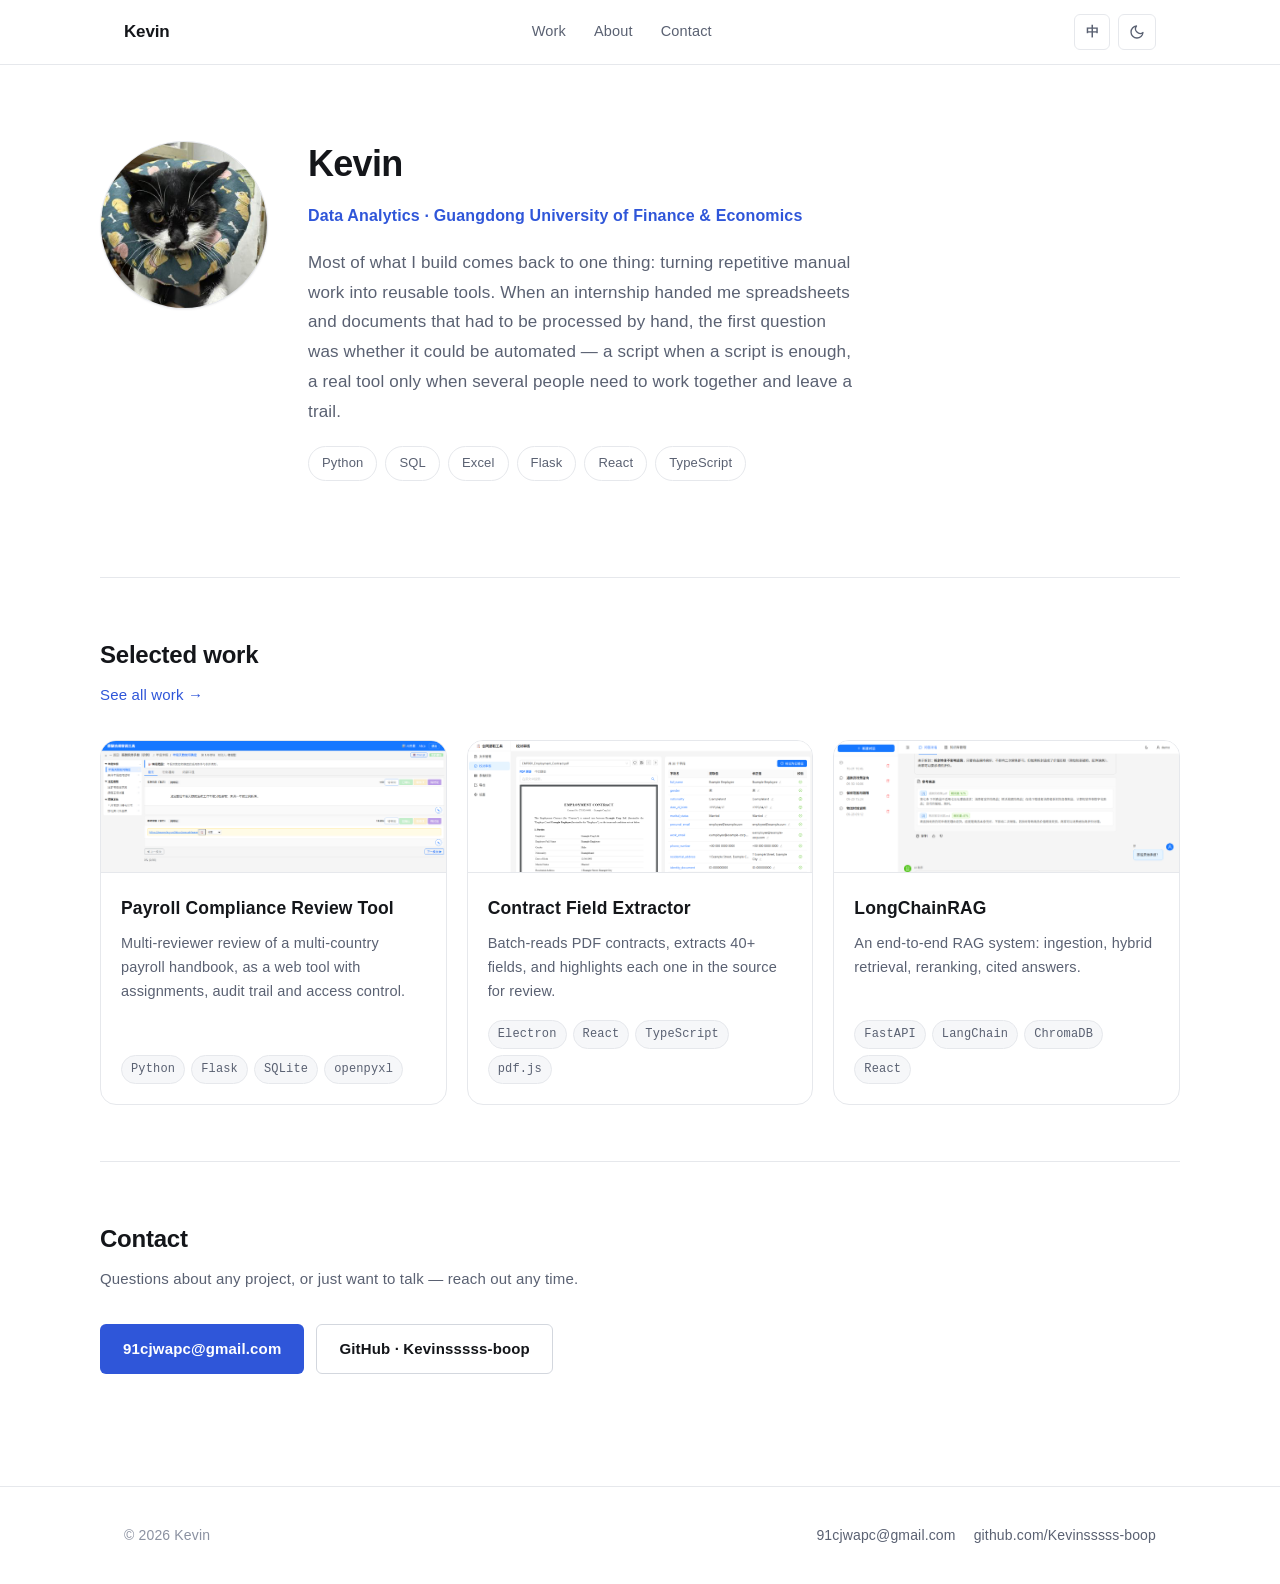
==== commit 268e9bff: "feat: 详情页改成展示「工具做了什么」，而不是「我优化了什么」 按反馈逐条改：  **首页** - 删掉「三个跟数据分析方向最相关的项目」——下定义式的句子显得刻意  **作品集页** - 删掉贪" ====
--- a/index.html
+++ b/index.html
@@ -3,18 +3,14 @@
 <head>
 <meta charset="UTF-8">
 <meta name="viewport" content="width=device-width, initial-scale=1">
-<title data-zh="江学文 Kevin — 作品集" data-en="Kevin Jiang — Portfolio">江学文 Kevin — 作品集</title>
-<meta name="description" content="江学文（Kevin）的作品集：数据工具、桌面应用与网页小游戏。">
-
-<!-- 主题/语言的首帧应用必须内联在这里：site.js 是 defer 的，
-     等它跑起来页面已经画完第一帧，会先白后黑闪一下。 -->
+<title data-zh="Kevin — 作品集" data-en="Kevin — Portfolio">Kevin — 作品集</title>
+<meta name="description" content="Kevin 的作品集：数据工具、桌面应用与网页小游戏。">
 <script>
 (function(){
   try {
     var t = localStorage.getItem('portfolio-theme');
     if (!t) t = window.matchMedia('(prefers-color-scheme: dark)').matches ? 'dark' : 'light';
     document.documentElement.setAttribute('data-theme', t);
-
     var l = localStorage.getItem('portfolio-lang');
     if (!l) l = (navigator.language || 'zh').toLowerCase().indexOf('zh') === 0 ? 'zh' : 'en';
     document.documentElement.setAttribute('data-lang', l);
@@ -22,18 +18,17 @@
   } catch (e) {}
 })();
 </script>
-
 <link rel="stylesheet" href="assets/css/style.css">
 </head>
 <body>
 
 <header class="site-header">
   <div class="wrap">
-    <a class="brand" href="index.html">Kevin <span>江学文</span></a>
+    <a class="brand" href="index.html">Kevin</a>
     <nav class="nav">
-      <a href="index.html#work" aria-current="page"><span class="zh">作品</span><span class="en">Work</span></a>
-      <a href="index.html#about"><span class="zh">关于</span><span class="en">About</span></a>
-      <a href="index.html#contact"><span class="zh">联系</span><span class="en">Contact</span></a>
+      <a href="work.html"><span class="zh">作品集</span><span class="en">Work</span></a>
+      <a href="about.html"><span class="zh">关于</span><span class="en">About</span></a>
+      <a href="#contact"><span class="zh">联系</span><span class="en">Contact</span></a>
     </nav>
     <div class="header-tools">
       <button class="icon-btn" id="lang-toggle" type="button" aria-label="Switch to English">EN</button>
@@ -45,169 +40,89 @@
 <main>
 
   <section class="wrap hero">
-    <h1>
-      <span class="zh">用工具把重复劳动<br>变成一次性的问题。</span>
-      <span class="en">I build tools that turn<br>repetitive work into a one-time problem.</span>
-    </h1>
-    <p class="lede">
-      <span class="zh">广东财经大学 · 数据分析方向。下面是我在实习和课程项目里留下的五个作品——
-        两个是为真实业务场景写的内部工具，三个是可以在浏览器里直接打开的小应用。</span>
-      <span class="en">Data analytics student at Guangdong University of Finance &amp; Economics.
-        Five projects from internships and coursework — two are internal tools built for real
-        business workflows, three you can open and use right here in the browser.</span>
-    </p>
-    <p class="meta">
-      <span class="zh">Python · SQL · Excel · Flask · React / TypeScript</span>
-      <span class="en">Python · SQL · Excel · Flask · React / TypeScript</span>
-    </p>
-    <div class="hero-actions">
-      <a class="btn btn-primary" href="#work"><span class="zh">看作品</span><span class="en">See the work</span></a>
-      <a class="btn btn-ghost" href="#contact"><span class="zh">联系我</span><span class="en">Get in touch</span></a>
+    <div class="hero-grid">
+      <img class="avatar" src="assets/img/avatar.jpg" alt="Kevin" width="168" height="168">
+
+      <div>
+        <h1>Kevin</h1>
+        <p class="role">
+          <span class="zh">数据分析 · 广东财经大学</span>
+          <span class="en">Data Analytics · Guangdong University of Finance &amp; Economics</span>
+        </p>
+        <p class="lede">
+          <span class="zh">我做的事情大多围绕同一件事：把重复的手工流程变成可复用的工具。
+            实习里遇到需要人工逐条处理的表格和文档，先问能不能自动化；能用脚本解决的不写系统，
+            需要多人协作和留痕的才做成工具。</span>
+          <span class="en">Most of what I build comes back to one thing: turning repetitive manual work into
+            reusable tools. When an internship handed me spreadsheets and documents that had to be processed
+            by hand, the first question was whether it could be automated — a script when a script is enough,
+            a real tool only when several people need to work together and leave a trail.</span>
+        </p>
+        <div class="hero-tags">
+          <span class="tag">Python</span>
+          <span class="tag">SQL</span>
+          <span class="tag">Excel</span>
+          <span class="tag">Flask</span>
+          <span class="tag">React</span>
+          <span class="tag">TypeScript</span>
+        </div>
+      </div>
     </div>
   </section>
 
   <section class="wrap section" id="work">
     <div class="section-head">
-      <h2><span class="zh">作品</span><span class="en">Work</span></h2>
+      <h2><span class="zh">精选作品</span><span class="en">Selected work</span></h2>
       <p>
-        <span class="zh">五个项目，按「能不能直接点开用」分成两类。</span>
-        <span class="en">Five projects — split by whether you can open them and use them right away.</span>
+        <span class="zh"><a href="work.html">查看全部作品 →</a></span>
+        <span class="en"><a href="work.html">See all work →</a></span>
       </p>
     </div>
 
     <div class="cards">
 
       <a class="card" href="projects/payroll.html">
-        <div class="card-banner">📊</div>
+        <div class="card-banner"><img src="assets/img/payroll-review.png" alt=""></div>
         <div class="card-body">
           <h3><span class="zh">薪酬合规审阅工具</span><span class="en">Payroll Compliance Review Tool</span></h3>
           <p>
-            <span class="zh">把一份多人协作审阅薪酬规则的工作，从「传 Excel 互相覆盖」变成有分工、有留痕、有权限约束的 Web 工具。</span>
-            <span class="en">Turned a multi-person review of payroll rules from passing spreadsheets around into a web tool with assignments, audit trail and access control.</span>
+            <span class="zh">把一份多国薪酬规则手册的多人协作审阅，做成有分工、有留痕、有权限约束的 Web 工具。</span>
+            <span class="en">Multi-reviewer review of a multi-country payroll handbook, as a web tool with assignments, audit trail and access control.</span>
           </p>
           <div class="tags">
             <span class="tag">Python</span><span class="tag">Flask</span><span class="tag">SQLite</span><span class="tag">openpyxl</span>
-            <span class="tag tag-accent"><span class="zh">内部工具</span><span class="en">Internal</span></span>
           </div>
         </div>
       </a>
 
       <a class="card" href="projects/contract-extractor.html">
-        <div class="card-banner">📄</div>
+        <div class="card-banner"><img src="assets/img/contract-review.png" alt=""></div>
         <div class="card-body">
           <h3><span class="zh">合同字段提取工具</span><span class="en">Contract Field Extractor</span></h3>
           <p>
-            <span class="zh">批量读取 PDF 合同，自动抽出 40 多个字段，并在原文里高亮对应位置供逐条核对，最后导出成 Excel。</span>
-            <span class="en">Batch-reads PDF contracts, extracts 40+ fields, highlights each one in the source document for review, then exports to Excel.</span>
+            <span class="zh">批量读取 PDF 合同，自动抽取 40 多个字段，在原文中高亮对应位置供逐条核对。</span>
+            <span class="en">Batch-reads PDF contracts, extracts 40+ fields, and highlights each one in the source for review.</span>
           </p>
           <div class="tags">
-            <span class="tag">Electron</span><span class="tag">React</span><span class="tag">TypeScript</span><span class="tag">sql.js</span>
-            <span class="tag tag-accent"><span class="zh">内部工具</span><span class="en">Internal</span></span>
-          </div>
-        </div>
-      </a>
-
-      <a class="card" href="projects/snake.html">
-        <div class="card-banner"><img src="assets/img/snake-home.png" alt=""></div>
-        <div class="card-body">
-          <h3><span class="zh">贪吃蛇大作战</span><span class="en">Snake Battle</span></h3>
-          <p>
-            <span class="zh">纯 JavaScript + Canvas 写的浏览器游戏：16 套皮肤、4 种模式、10 条 AI 蛇。零运行时依赖，就一个 HTML 文件。</span>
-            <span class="en">A browser game in plain JavaScript and Canvas: 16 skins, 4 modes, 10 AI snakes. Zero runtime dependencies — one HTML file.</span>
-          </p>
-          <div class="tags">
-            <span class="tag">JavaScript</span><span class="tag">Canvas</span><span class="tag">Web Audio</span>
-            <span class="tag tag-accent"><span class="zh">可在线试玩</span><span class="en">Playable</span></span>
-          </div>
-        </div>
-      </a>
-
-      <a class="card" href="projects/k-note.html">
-        <div class="card-banner"><img src="assets/img/k-note-home.png" alt=""></div>
-        <div class="card-body">
-          <h3><span class="zh">K记 · 个人记账</span><span class="en">K-Note · Personal Ledger</span></h3>
-          <p>
-            <span class="zh">两级分类的记账应用，带预算提醒和图表统计。桌面端用 Electron，同一份代码在浏览器里用 localStorage 也能跑。</span>
-            <span class="en">A bookkeeping app with two-level categories, budget alerts and charts. Electron on the desktop — the same code runs in a browser on localStorage.</span>
-          </p>
-          <div class="tags">
-            <span class="tag">Electron</span><span class="tag">React</span><span class="tag">Ant Design</span><span class="tag">Recharts</span>
-            <span class="tag tag-accent"><span class="zh">可在线试用</span><span class="en">Playable</span></span>
+            <span class="tag">Electron</span><span class="tag">React</span><span class="tag">TypeScript</span><span class="tag">pdf.js</span>
           </div>
         </div>
       </a>
 
       <a class="card" href="projects/longchainrag.html">
-        <div class="card-banner">🔍</div>
+        <div class="card-banner"><img src="assets/img/lcr-chat.png" alt=""></div>
         <div class="card-body">
-          <h3><span class="zh">LongChainRAG</span><span class="en">LongChainRAG</span></h3>
+          <h3>LongChainRAG</h3>
           <p>
-            <span class="zh">一个检索增强问答系统的完整实现：文档入库、向量检索、带引用的回答。前后端分离，后端需要 Python 运行环境。</span>
-            <span class="en">An end-to-end retrieval-augmented QA system: ingestion, vector search, cited answers. Split frontend/backend — the backend needs a Python runtime.</span>
+            <span class="zh">检索增强问答系统的完整实现：文档入库、混合检索、重排序、带引用的回答。</span>
+            <span class="en">An end-to-end RAG system: ingestion, hybrid retrieval, reranking, cited answers.</span>
           </p>
           <div class="tags">
             <span class="tag">FastAPI</span><span class="tag">LangChain</span><span class="tag">ChromaDB</span><span class="tag">React</span>
-            <span class="tag tag-accent"><span class="zh">需本地运行</span><span class="en">Run locally</span></span>
           </div>
         </div>
       </a>
 
-    </div>
-  </section>
-
-  <section class="wrap section" id="about">
-    <div class="section-head">
-      <h2><span class="zh">关于</span><span class="en">About</span></h2>
-    </div>
-
-    <div class="prose">
-      <p>
-        <span class="zh">我是江学文，广东财经大学在读，正在找数据分析方向的岗位。</span>
-        <span class="en">I'm Kevin Jiang, studying at Guangdong University of Finance &amp; Economics and looking for a data analytics role.</span>
-      </p>
-      <p>
-        <span class="zh">我做的事大体是这样一条线：在实习里遇到一件反复手工做的事，先想它能不能被自动化；
-          能用脚本解决的就不写系统，需要多人协作和留痕的才做成工具。
-          上面那两个内部工具都是这么来的——它们都跑在真实业务里，处理的是真实的数据，
-          所以源码不公开，这里只讲设计和取舍。</span>
-        <span class="en">My work tends to follow one line: hit something repetitive during an internship,
-          then ask whether it can be automated. If a script is enough, write a script; only build a tool
-          when multiple people need to collaborate and leave an audit trail. Both internal tools above
-          came from that — they run against real business data, so the source stays private and what's
-          here is the design and the trade-offs.</span>
-      </p>
-    </div>
-
-    <h3 style="margin-top:36px;font-size:17px;">
-      <span class="zh">用过的工具</span><span class="en">Tools I've worked with</span>
-    </h3>
-    <div class="table-wrap">
-      <table>
-        <thead>
-          <tr>
-            <th><span class="zh">场景</span><span class="en">Task</span></th>
-            <th><span class="zh">用什么</span><span class="en">Stack</span></th>
-          </tr>
-        </thead>
-        <tbody>
-          <tr>
-            <td><span class="zh">数据处理与分析</span><span class="en">Data processing</span></td>
-            <td>Python（pandas、openpyxl）、SQL、Excel</td>
-          </tr>
-          <tr>
-            <td><span class="zh">后端与接口</span><span class="en">Backend</span></td>
-            <td>Flask、FastAPI、SQLAlchemy、SQLite</td>
-          </tr>
-          <tr>
-            <td><span class="zh">前端与桌面端</span><span class="en">Frontend / desktop</span></td>
-            <td>React、TypeScript、Electron、原生 JavaScript</td>
-          </tr>
-          <tr>
-            <td><span class="zh">统计与建模</span><span class="en">Statistics</span></td>
-            <td>SPSS、AMOS</td>
-          </tr>
-        </tbody>
-      </table>
     </div>
   </section>
 
@@ -219,9 +134,12 @@
         <span class="en">Questions about any project, or just want to talk — reach out any time.</span>
       </p>
     </div>
+
     <div class="hero-actions">
-      <a class="btn btn-primary" href="https://github.com/Kevinsssss-boop" target="_blank" rel="noopener">GitHub</a>
-      <a class="btn btn-ghost" href="mailto:91cjwapc@gmail.com">Email</a>
+      <a class="btn btn-primary" href="mailto:91cjwapc@gmail.com">91cjwapc@gmail.com</a>
+      <a class="btn btn-ghost" href="https://github.com/Kevinsssss-boop" target="_blank" rel="noopener">
+        <span class="zh">GitHub · Kevinsssss-boop</span><span class="en">GitHub · Kevinsssss-boop</span>
+      </a>
     </div>
   </section>
 
@@ -229,10 +147,10 @@
 
 <footer class="site-footer">
   <div class="wrap">
-    <div>© 2026 Kevin 江学文</div>
+    <div>© 2026 Kevin</div>
     <div class="footer-links">
-      <a href="https://github.com/Kevinsssss-boop" target="_blank" rel="noopener">GitHub</a>
-      <a href="mailto:91cjwapc@gmail.com">Email</a>
+      <a href="mailto:91cjwapc@gmail.com">91cjwapc@gmail.com</a>
+      <a href="https://github.com/Kevinsssss-boop" target="_blank" rel="noopener">github.com/Kevinsssss-boop</a>
     </div>
   </div>
 </footer>
--- a/assets/css/style.css
+++ b/assets/css/style.css
@@ -172,27 +172,56 @@
 
 /* ---------- 首屏 ---------- */
 
-.hero { padding: 88px 0 72px; }
+.hero { padding: 76px 0 68px; }
+
+/* 头像在左、文字在右。窄屏塌成一列并居中。 */
+.hero-grid {
+  display: grid;
+  grid-template-columns: 168px 1fr;
+  gap: 40px;
+  align-items: start;
+}
+
+.avatar {
+  width: 168px;
+  height: 168px;
+  border-radius: 50%;
+  object-fit: cover;
+  border: 1px solid var(--border);
+  background: var(--bg-subtle);
+  box-shadow: var(--shadow-sm);
+}
 
 .hero h1 {
-  margin: 0 0 18px;
-  font-size: clamp(30px, 5vw, 46px);
-  line-height: 1.25;
+  margin: 0 0 14px;
+  font-size: clamp(26px, 3.6vw, 36px);
+  line-height: 1.3;
   letter-spacing: -.02em;
   font-weight: 700;
 }
 
+.hero .role {
+  margin: 0 0 18px;
+  font-size: 16px;
+  color: var(--accent);
+  font-weight: 600;
+}
+
 .hero .lede {
-  margin: 0 0 12px;
-  font-size: clamp(16px, 2vw, 19px);
-  color: var(--text-muted);
-  max-width: 62ch;
-}
-
-.hero .meta {
-  color: var(--text-faint);
-  font-size: 14.5px;
-  margin: 0 0 32px;
+  margin: 0 0 20px;
+  font-size: clamp(15px, 1.6vw, 17px);
+  color: var(--text-muted);
+  max-width: 58ch;
+}
+
+/* 自我介绍下方的标签行 */
+.hero-tags { display: flex; flex-wrap: wrap; gap: 8px; margin-bottom: 28px; }
+
+.hero-tags .tag {
+  font-family: var(--font-sans);
+  font-size: 13px;
+  padding: 5px 13px;
+  background: var(--surface);
 }
 
 .hero-actions { display: flex; gap: 12px; flex-wrap: wrap; }
@@ -242,6 +271,7 @@
 }
 
 .card {
+  position: relative;
   display: flex;
   flex-direction: column;
   border: 1px solid var(--border);
@@ -254,6 +284,31 @@
   border-color: var(--border-strong);
   transform: translateY(-3px);
   box-shadow: var(--shadow-md);
+}
+
+/* 拉伸链接：标题是个 <a>，用伪元素把自己铺满整张卡片，
+   这样整卡可点，同时卡片里还能再放别的链接 ——
+   直接写 <a> 套 <a> 是无效 HTML，浏览器会把它拆开。 */
+.card .stretch { color: inherit; }
+.card .stretch::after {
+  content: '';
+  position: absolute;
+  inset: 0;
+  z-index: 1;
+}
+.card:hover .stretch { color: var(--accent); }
+
+/* 卡片底部的附加链接，必须浮在拉伸层之上才点得到 */
+.card-links {
+  position: relative;
+  z-index: 2;
+  display: flex;
+  flex-wrap: wrap;
+  gap: 14px;
+  margin-top: 14px;
+  padding-top: 12px;
+  border-top: 1px solid var(--border);
+  font-size: 13.5px;
 }
 
 /* 卡片横幅：没有截图时用品牌色渐变占位，比空白或假图诚实 */
@@ -272,7 +327,11 @@
 
 .card-body { padding: 20px; flex: 1; display: flex; flex-direction: column; }
 
-.card-body h3 { margin: 0 0 8px; font-size: 17.5px; font-weight: 700; }
+/* 显式给标题定色，而不是让它继承。整卡是 <a> 的写法会让标题继承成链接色，
+   而「拉伸链接」写法（`<a class="stretch">` 在 h3 里面）不会 —— 两种写法
+   在同一页混用时，标题颜色会不一致。这里统一成正文色，悬停再变强调色。 */
+.card-body h3 { margin: 0 0 8px; font-size: 17.5px; font-weight: 700; color: var(--text); }
+.card:hover .card-body h3 { color: var(--accent); }
 
 .card-body p {
   margin: 0 0 16px;
@@ -295,7 +354,18 @@
   white-space: nowrap;
 }
 
-.tag-accent { background: var(--accent-soft); border-color: transparent; color: var(--accent); font-weight: 600; }
+/* 强调标签用无衬线体而不是等宽体 —— 等宽体是给技术名词（Python、Flask）用的，
+   放到「在线 demo」这种中英混排上会显得歪斜。字号也提一档。 */
+.tag-accent {
+  background: var(--accent-soft);
+  border-color: transparent;
+  color: var(--accent);
+  font-family: var(--font-sans);
+  font-weight: 600;
+  font-size: 12.5px;
+  letter-spacing: .02em;
+  padding: 3px 10px;
+}
 
 /* ---------- 作品详情页 ---------- */
 
@@ -470,10 +540,71 @@
 .site-footer a:hover { color: var(--accent); }
 .footer-links { display: flex; gap: 18px; flex-wrap: wrap; }
 
+/* ---------- 界面截图 ---------- */
+
+.shot {
+  margin: 0 0 16px;
+  border: 1px solid var(--border);
+  border-radius: var(--radius);
+  overflow: hidden;
+  background: var(--surface);
+  box-shadow: var(--shadow-sm);
+}
+.shot img { width: 100%; display: block; }
+.shot figcaption {
+  padding: 11px 15px;
+  border-top: 1px solid var(--border);
+  background: var(--bg-subtle);
+  font-size: 13.5px;
+  color: var(--text-muted);
+  line-height: 1.6;
+}
+
+.shot-grid {
+  display: grid;
+  grid-template-columns: repeat(auto-fit, minmax(330px, 1fr));
+  gap: 16px;
+  margin-bottom: 16px;
+}
+.shot-grid .shot { margin: 0; }
+
+/* ---------- 数字卡片（量化成果） ---------- */
+
+.metrics {
+  display: grid;
+  grid-template-columns: repeat(auto-fit, minmax(150px, 1fr));
+  gap: 1px;
+  background: var(--border);
+  border: 1px solid var(--border);
+  border-radius: var(--radius);
+  overflow: hidden;
+  margin: 0 0 20px;
+}
+.metric { background: var(--surface); padding: 18px 20px; }
+.metric .n {
+  font-size: 26px;
+  font-weight: 700;
+  letter-spacing: -.02em;
+  color: var(--text);
+  font-family: var(--font-mono);
+  line-height: 1.2;
+}
+.metric .k { font-size: 13.5px; color: var(--text-muted); margin-top: 4px; }
+
+/* 双栏：左边特性列表，右边说明 */
+.split {
+  display: grid;
+  grid-template-columns: repeat(auto-fit, minmax(300px, 1fr));
+  gap: 28px;
+  align-items: start;
+}
+
 /* ---------- 响应式 ---------- */
 
 @media (max-width: 720px) {
-  .hero { padding: 56px 0 48px; }
+  .hero { padding: 44px 0 44px; }
+  .hero-grid { grid-template-columns: 1fr; gap: 22px; justify-items: start; }
+  .avatar { width: 104px; height: 104px; }
   .section { padding: 44px 0; }
   .site-header .wrap { height: auto; padding: 12px 20px; flex-wrap: wrap; }
   .nav { order: 3; width: 100%; overflow-x: auto; padding-bottom: 2px; }
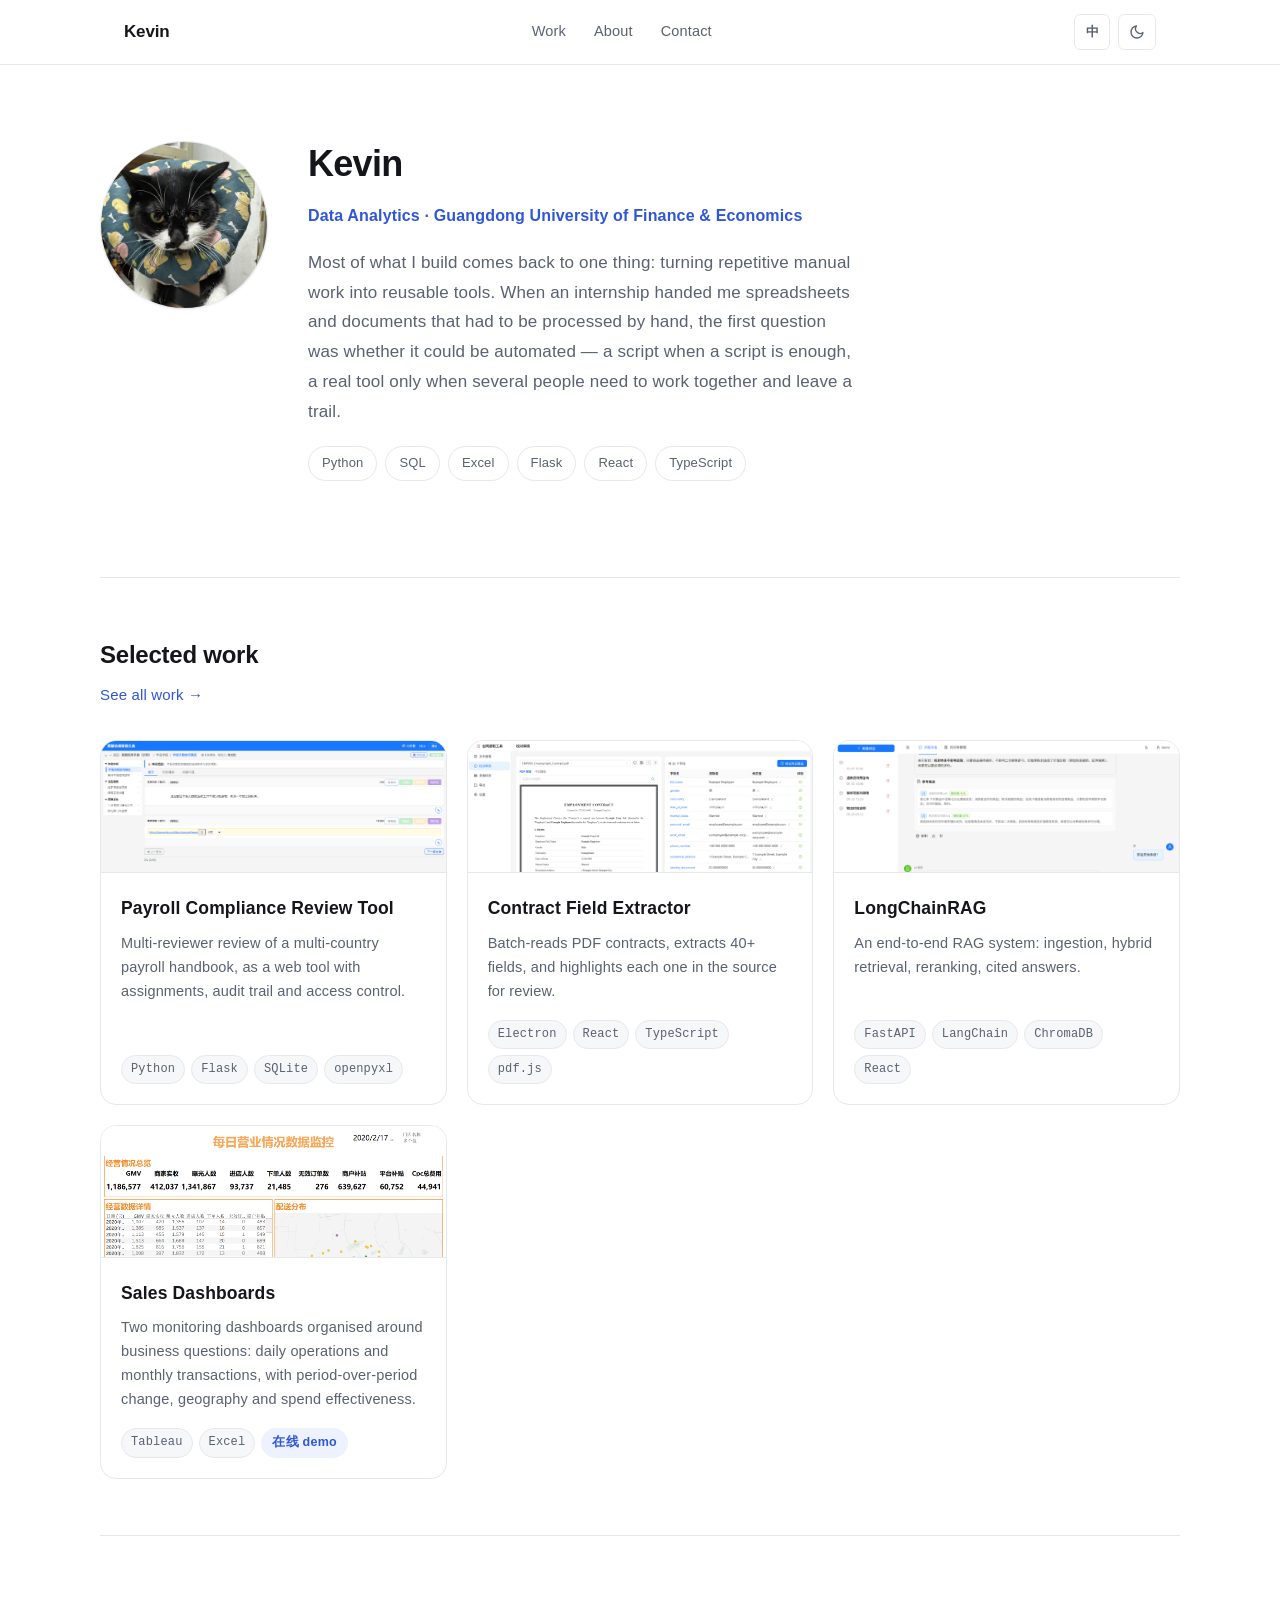
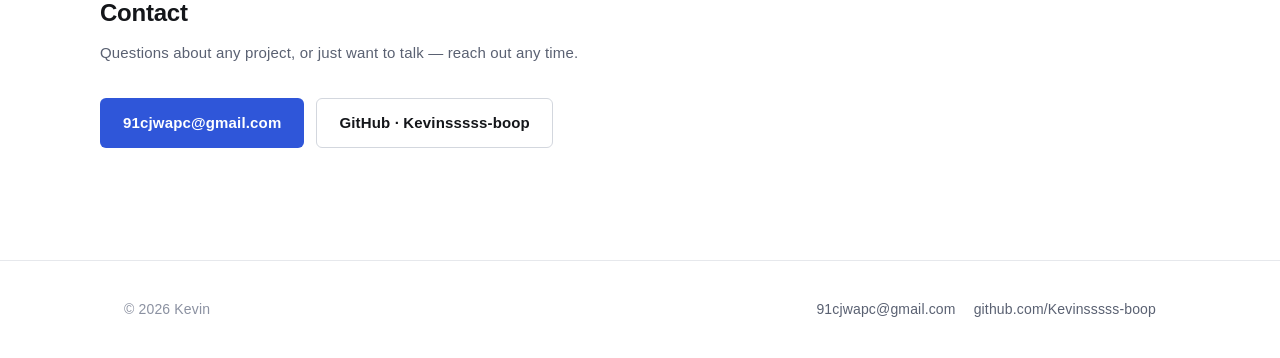
==== commit aca89e8f: "feat: 新增「销售数据仪表盘」在线 demo 两张 Tableau 看板（每日营业情况监控 / 月度销售数据监控），做成和贪吃蛇、K记 一样的在线 demo：点进去就能看，不需要下载。  为什么单" ====
--- a/index.html
+++ b/index.html
@@ -123,6 +123,25 @@
         </div>
       </a>
 
+      <div class="card">
+        <a class="card-banner" href="demos/dashboards/" target="_blank" rel="noopener" style="text-decoration:none;">
+          <img src="assets/img/dash-daily-ops.png" alt="">
+        </a>
+        <div class="card-body">
+          <h3><a class="stretch" href="demos/dashboards/" target="_blank" rel="noopener">
+            <span class="zh">销售数据仪表盘</span><span class="en">Sales Dashboards</span>
+          </a></h3>
+          <p>
+            <span class="zh">两张按业务问题组织的监控看板：单日经营总览与月度成交分析，含环比、地理分布与投放效果。</span>
+            <span class="en">Two monitoring dashboards organised around business questions: daily operations and monthly transactions, with period-over-period change, geography and spend effectiveness.</span>
+          </p>
+          <div class="tags">
+            <span class="tag">Tableau</span><span class="tag">Excel</span>
+            <span class="tag tag-accent">在线 demo</span>
+          </div>
+        </div>
+      </div>
+
     </div>
   </section>
 
